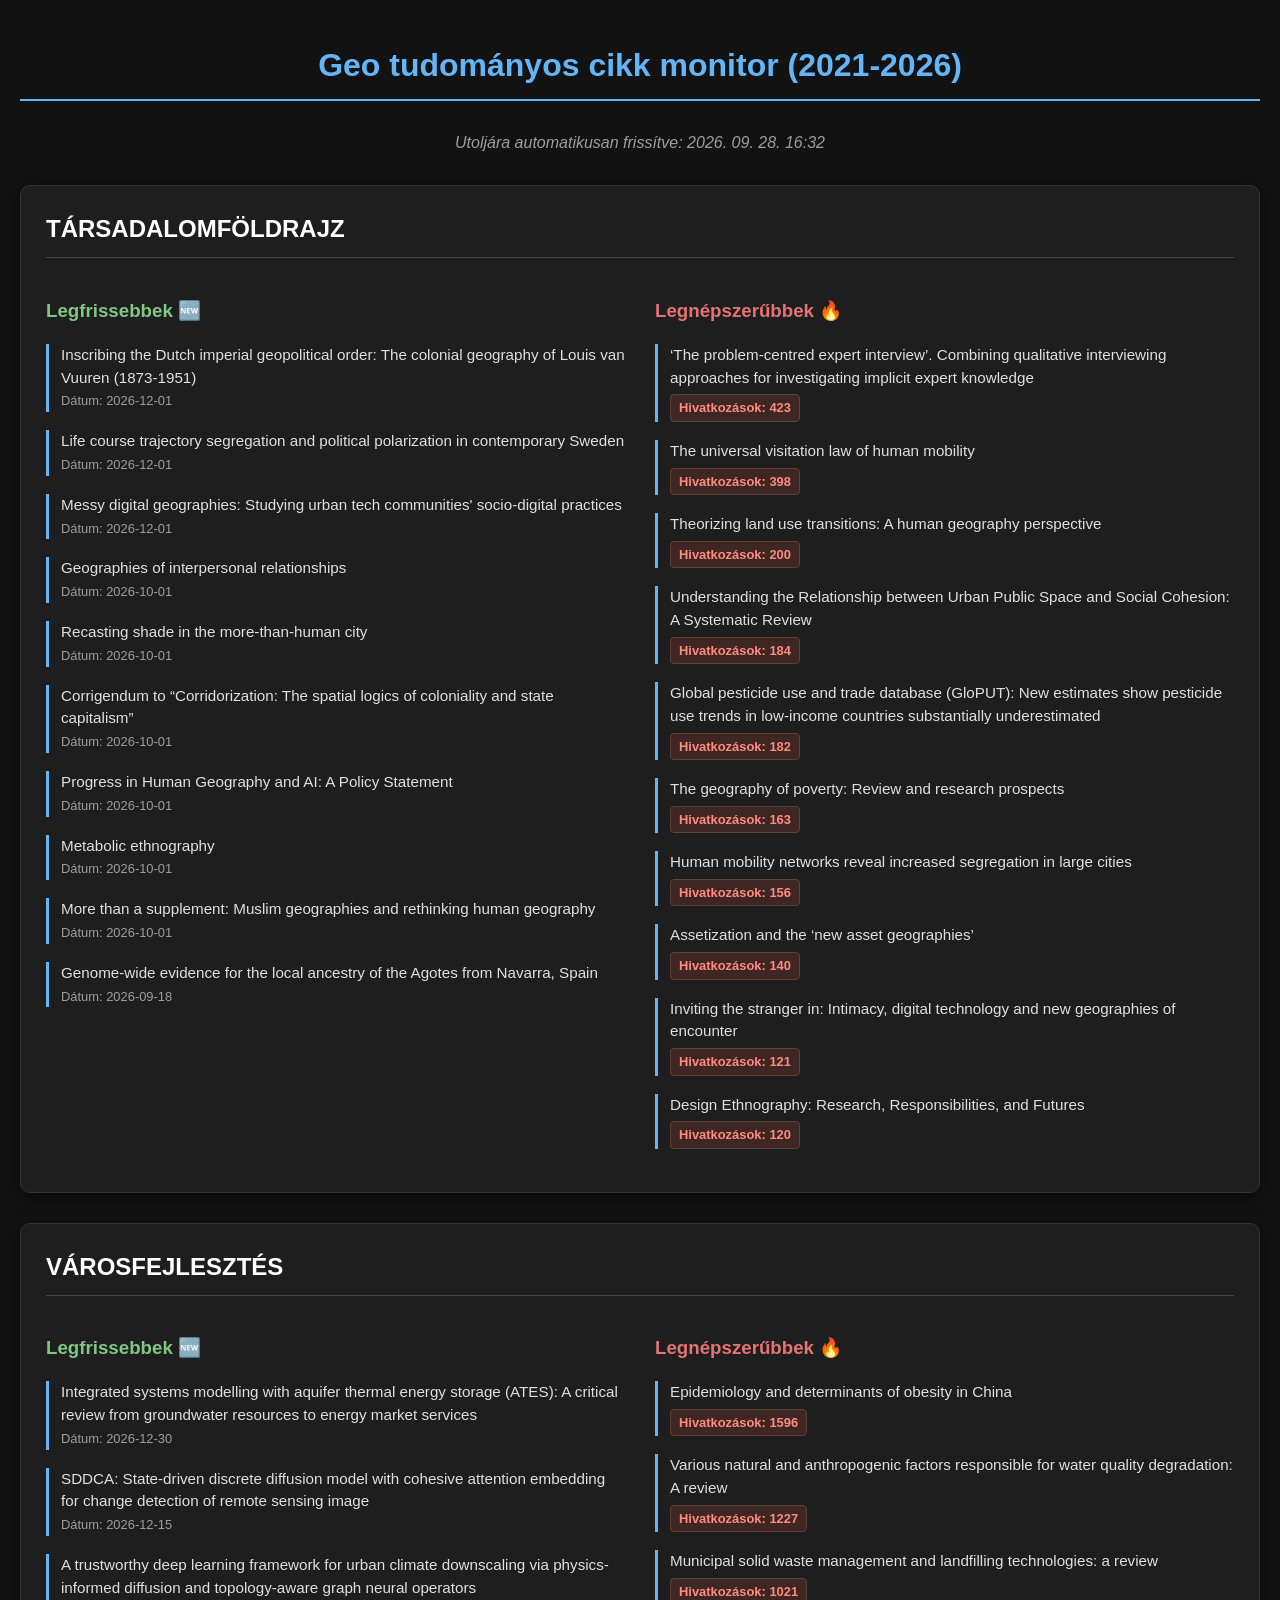
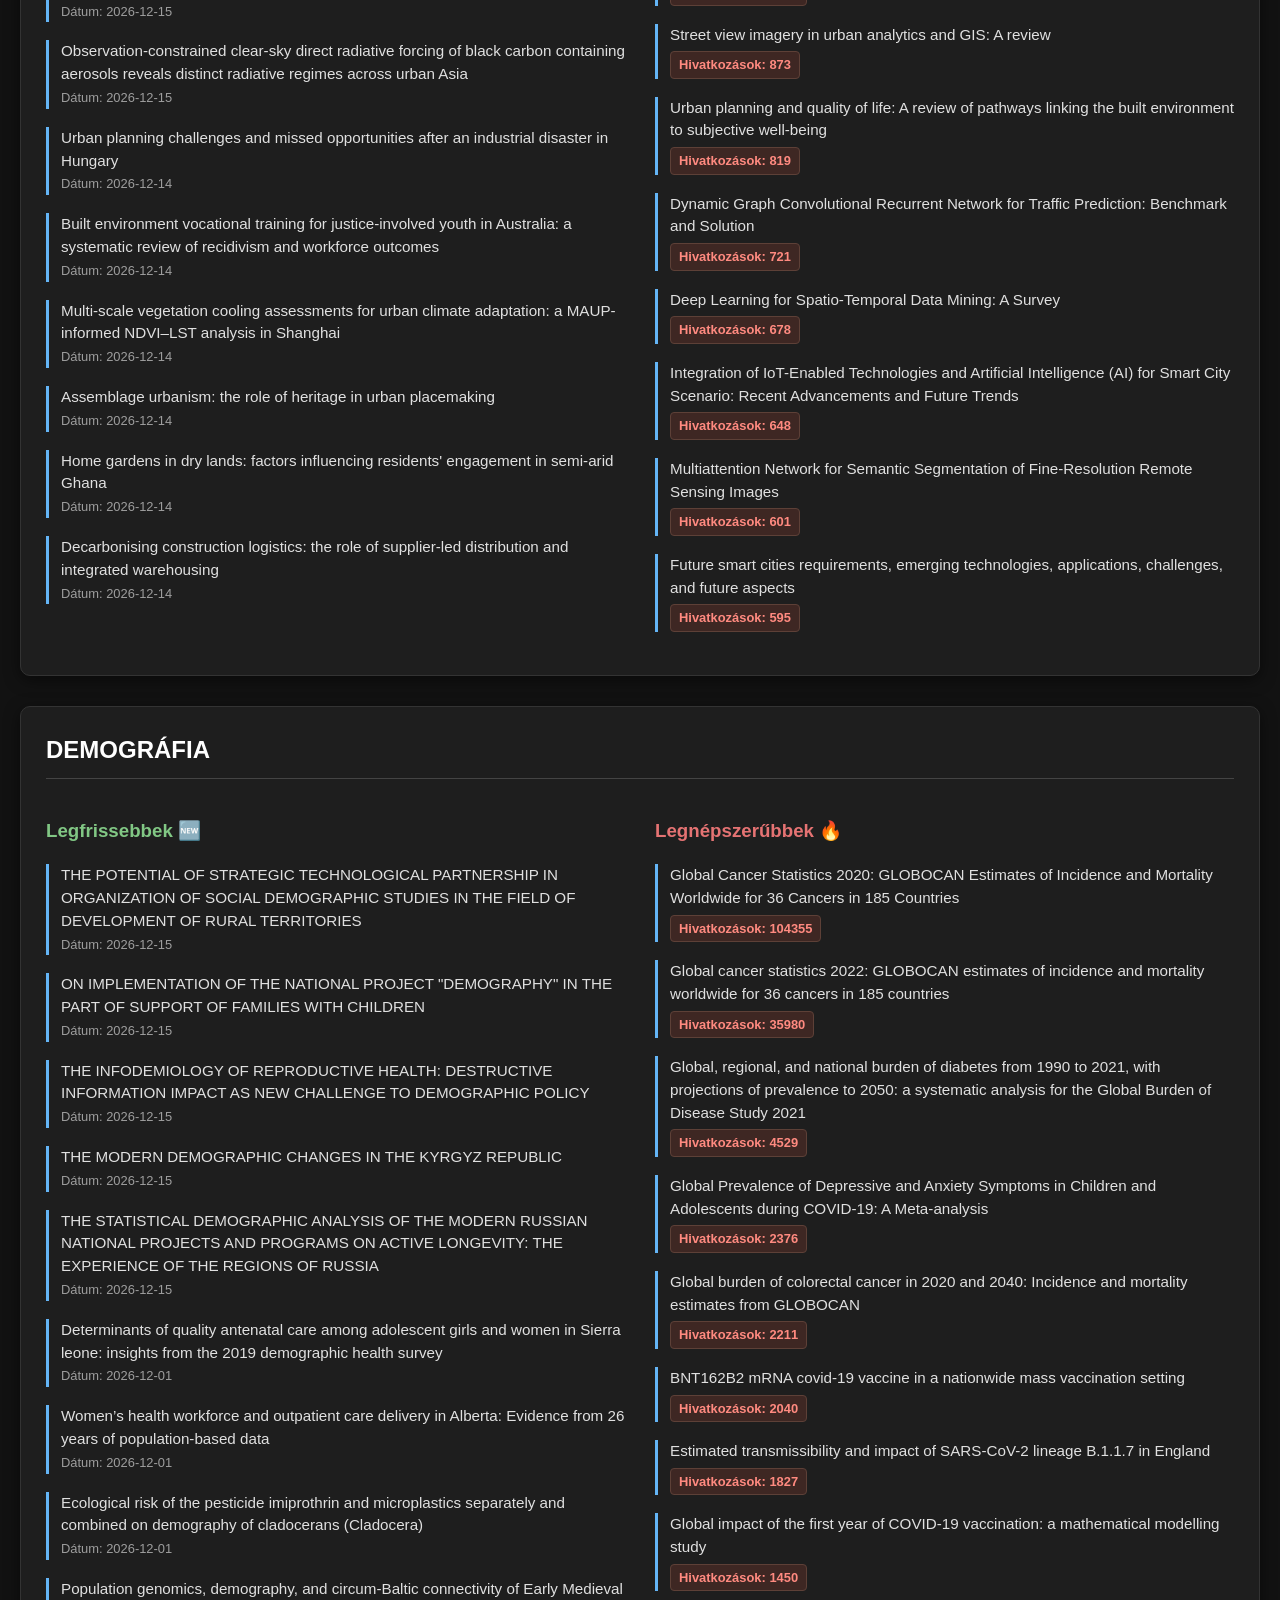
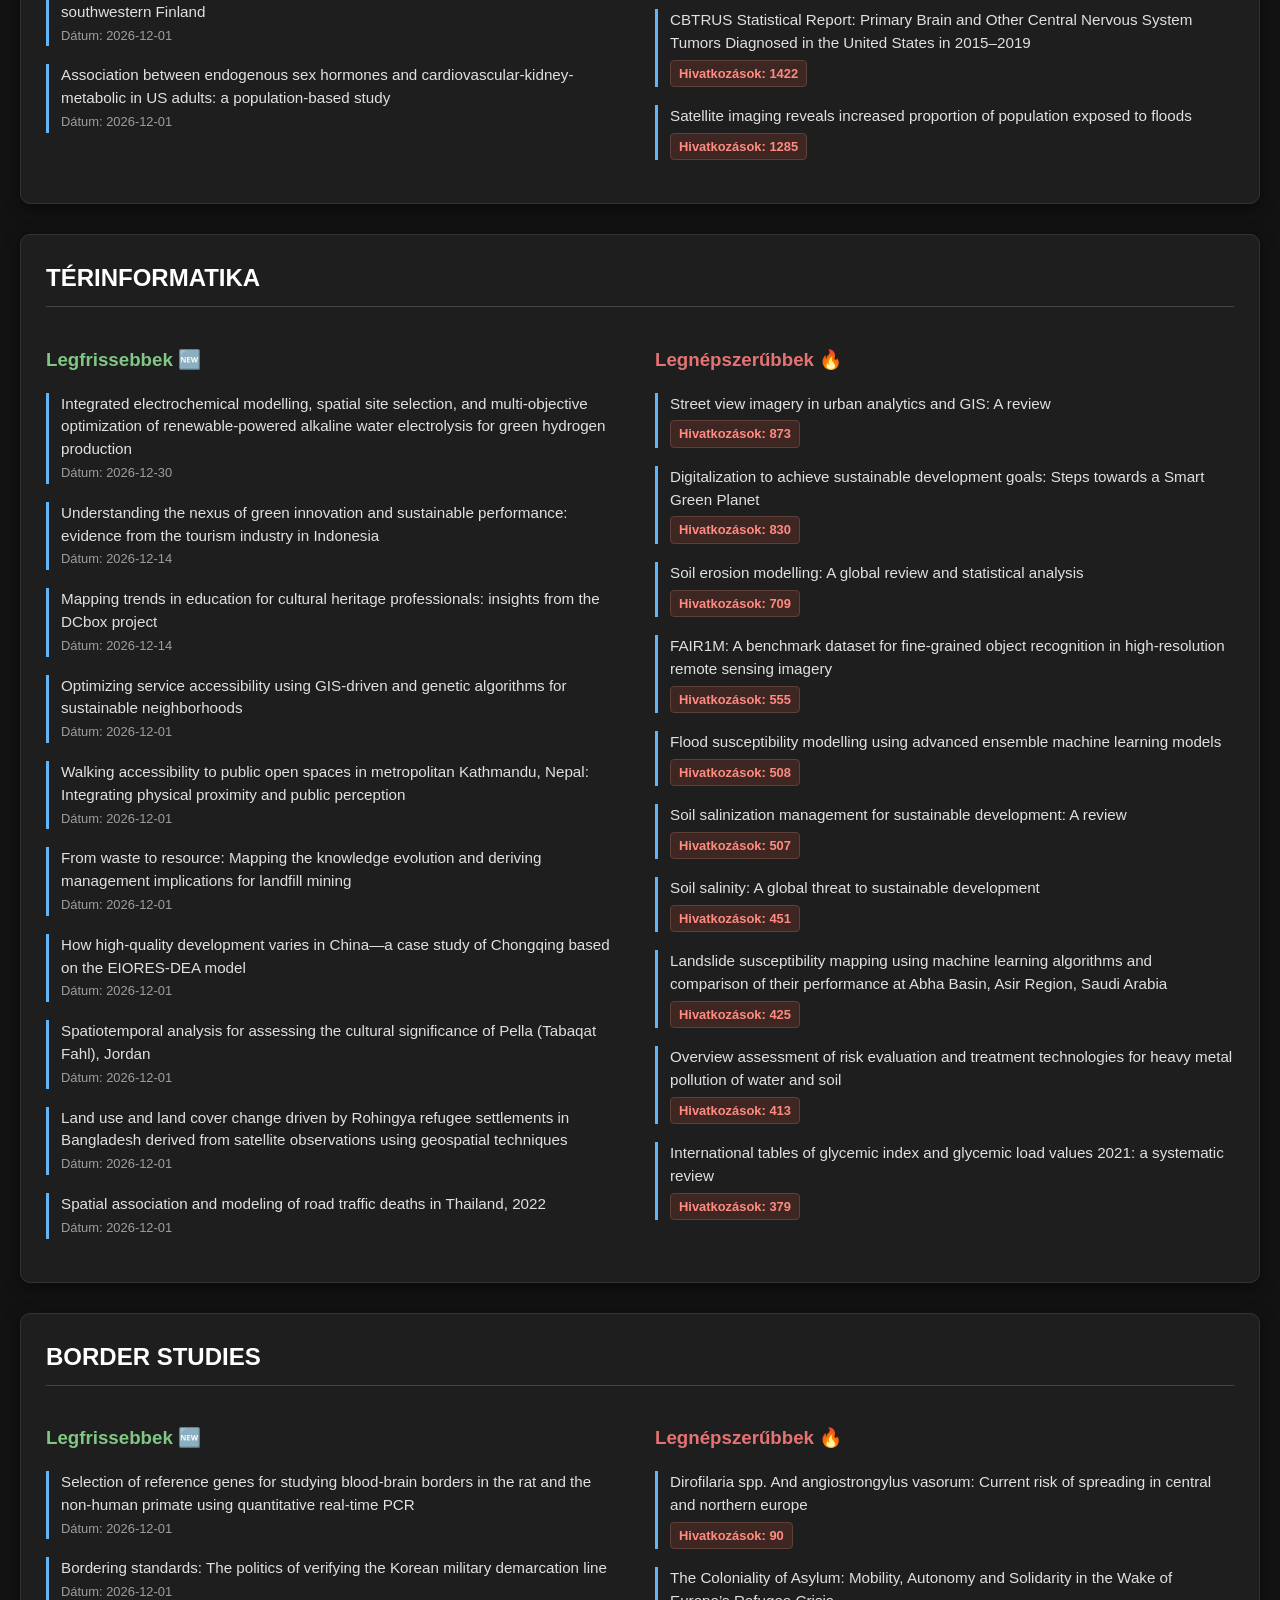
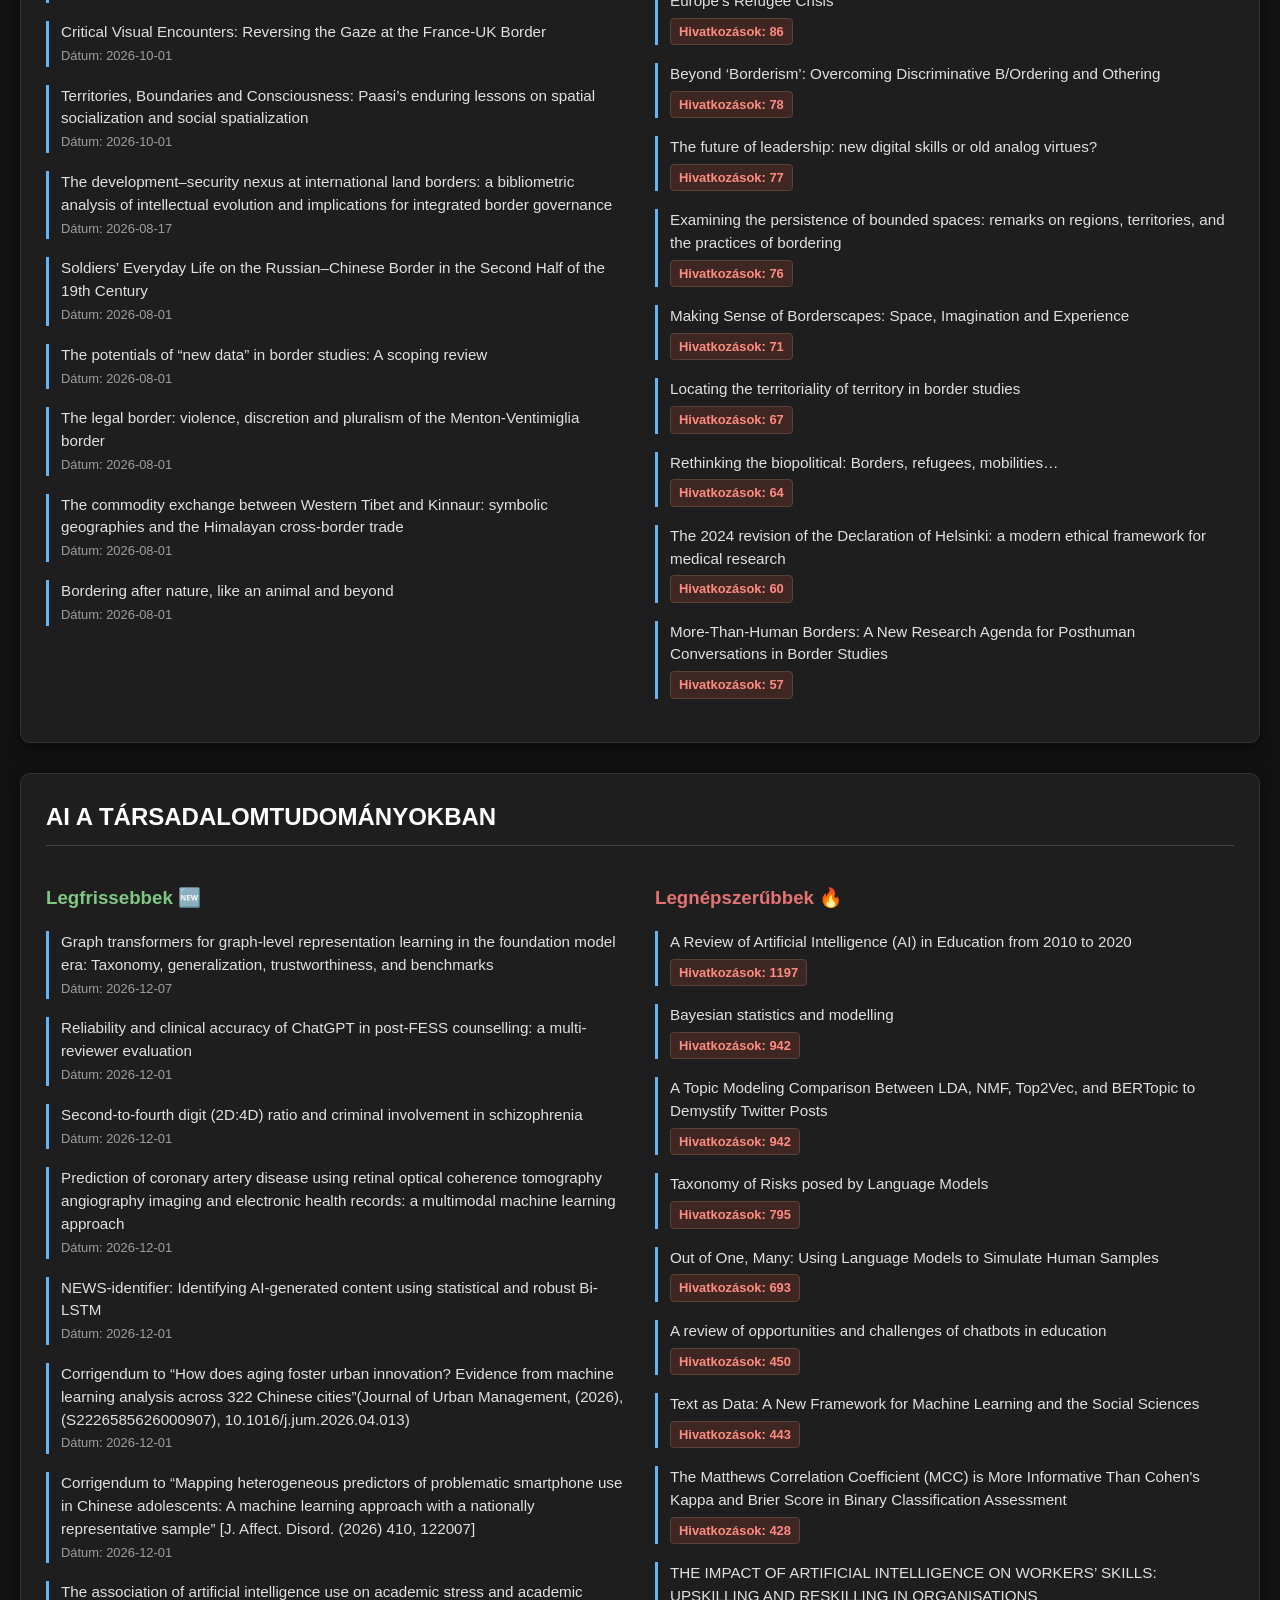
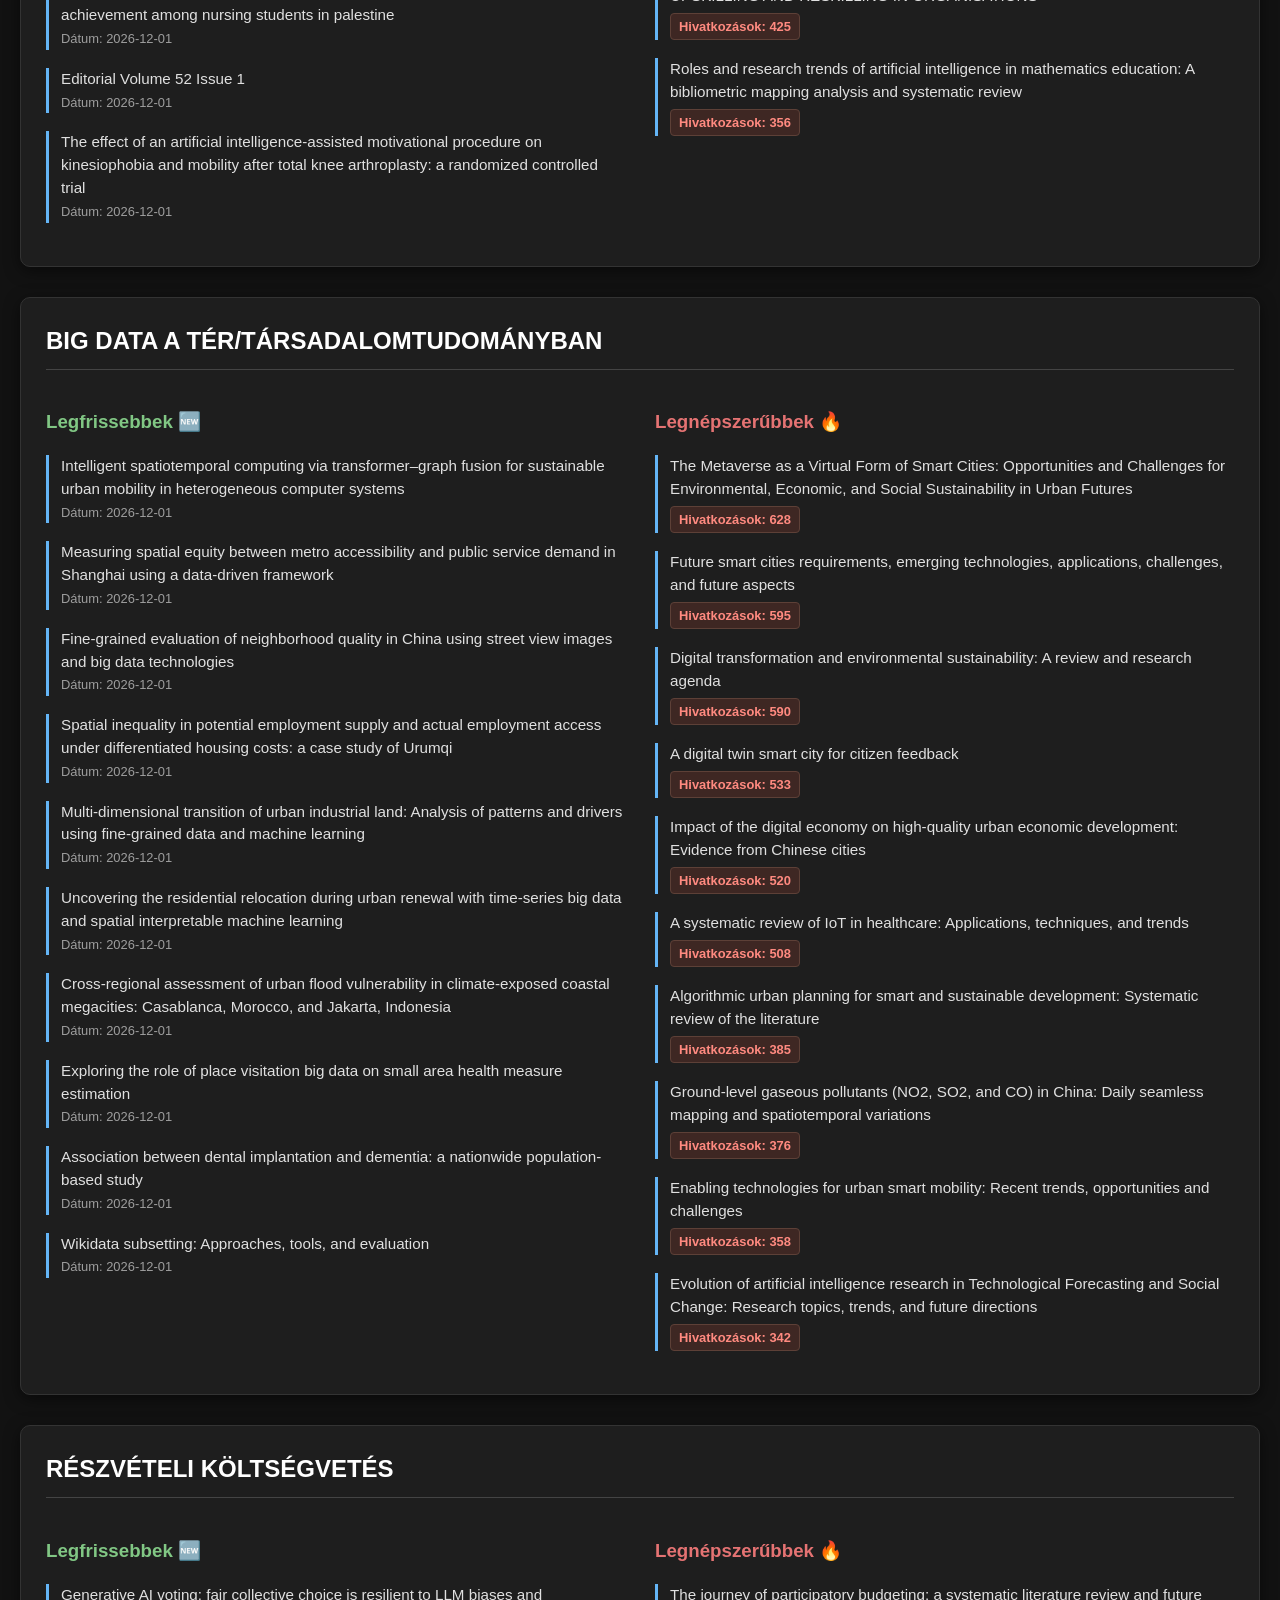
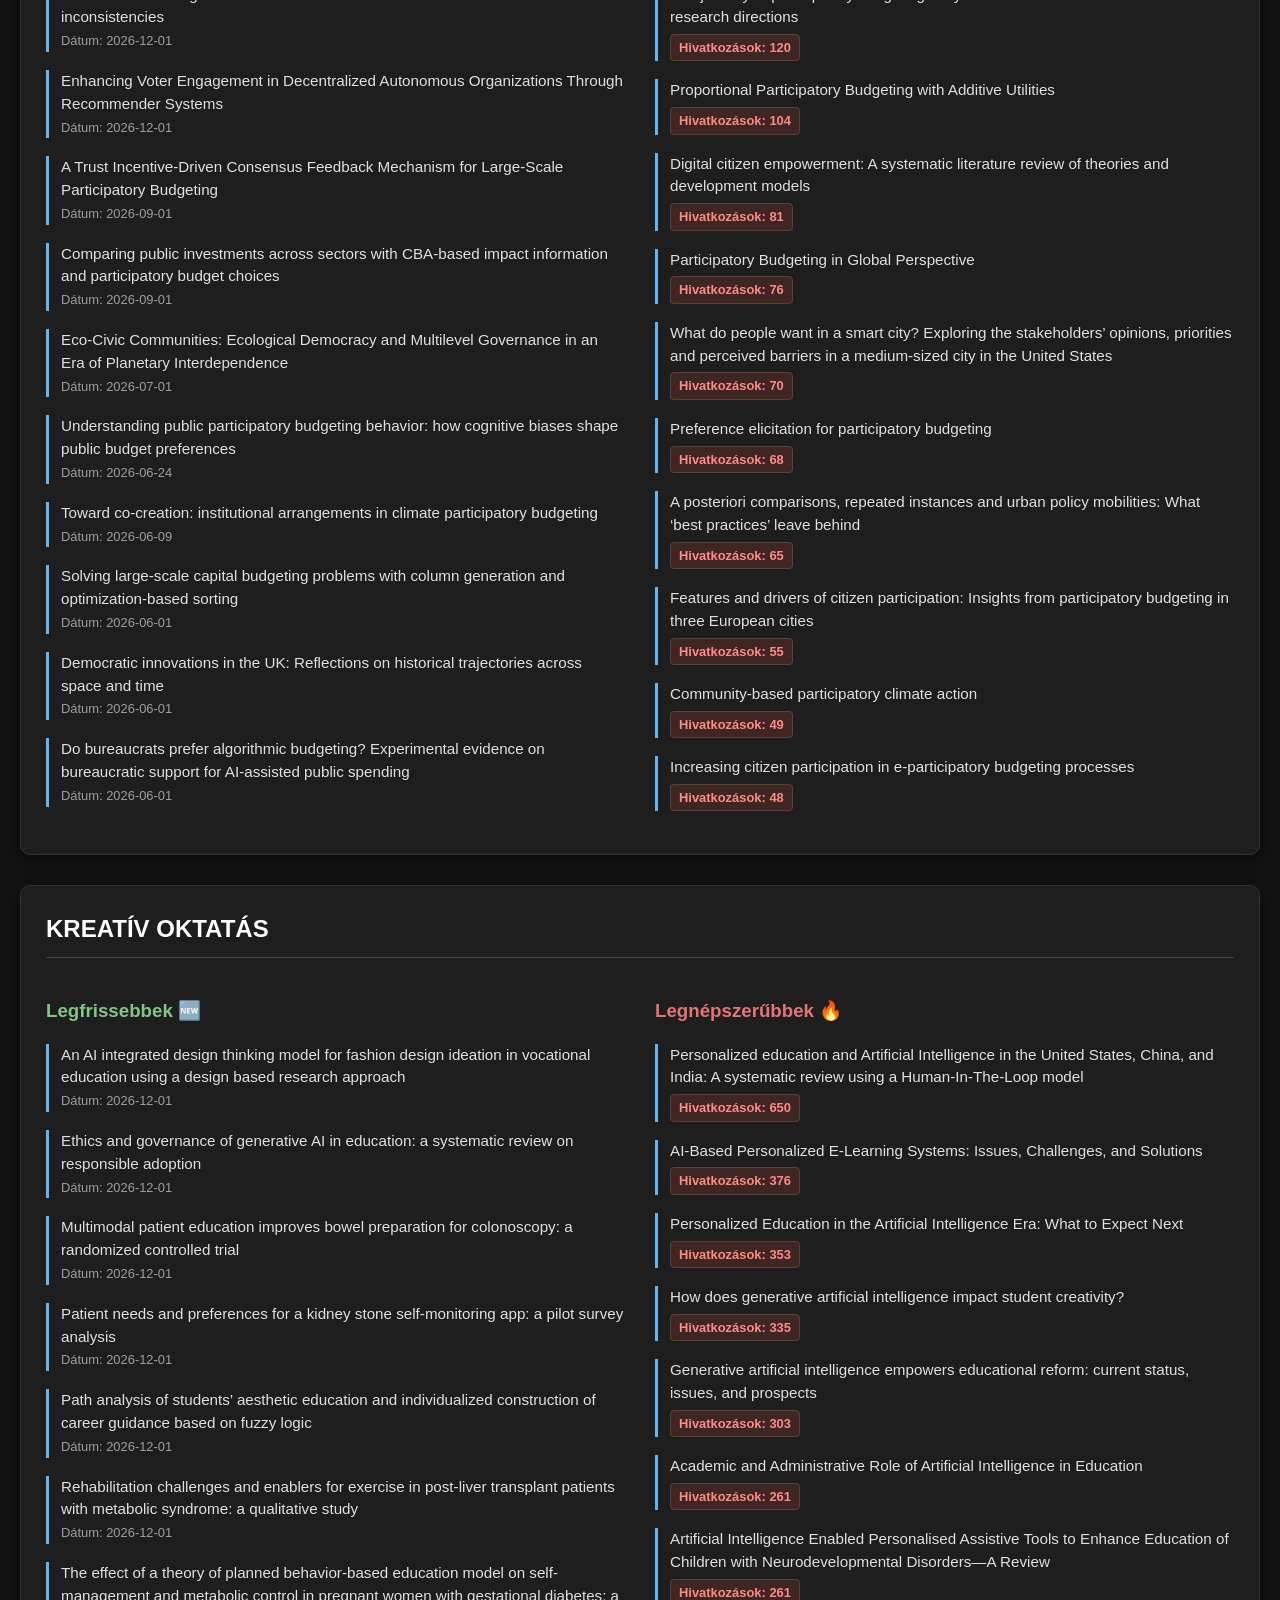
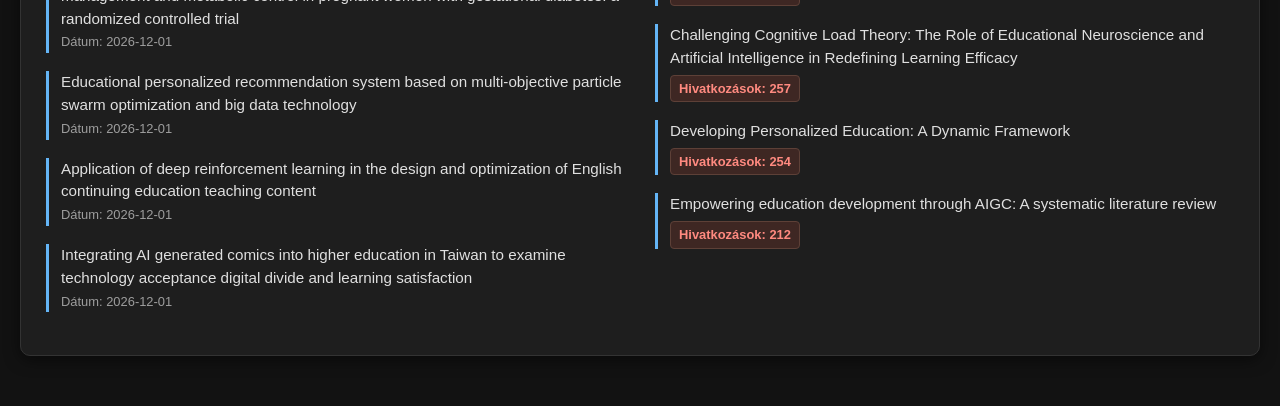
==== index.html @ 6618bc4e "Automatikus heti frissítés 🤖" ====
<!DOCTYPE html>
<html lang="hu">
<head>
    <meta charset="UTF-8">
    <meta name="viewport" content="width=device-width, initial-scale=1.0">
    <title>Geo cikk monitor</title>
    <style>
        /* Sötét téma alapok */
        body { font-family: 'Segoe UI', Tahoma, Geneva, Verdana, sans-serif; background: #121212; color: #e0e0e0; padding: 20px; margin: 0; line-height: 1.5; }
        .container { max-width: 1400px; margin: 0 auto; }
        
        /* Kártyák sötétben */
        .theme-section { background: #1e1e1e; margin-bottom: 30px; border-radius: 10px; padding: 25px; box-shadow: 0 4px 15px rgba(0,0,0,0.5); border: 1px solid #333; }
        
        /* Címsorok */
        h1 { color: #64b5f6; border-bottom: 2px solid #64b5f6; padding-bottom: 10px; text-align: center; margin-bottom: 30px; }
        h2 { color: #ffffff; border-bottom: 1px solid #444; padding-bottom: 10px; margin-top: 0; font-size: 1.5em; }
        .title-latest { color: #81c784; } /* Pasztell zöld */
        .title-popular { color: #e57373; } /* Pasztell piros */
        
        /* Rács és cikkek */
        .grid { display: grid; grid-template-columns: 1fr 1fr; gap: 30px; }
        @media (max-width: 900px) { .grid { grid-template-columns: 1fr; } } /* Mobilon egymás alá kerülnek */
        
        .article { font-size: 0.95em; border-left: 3px solid #64b5f6; padding-left: 12px; margin-bottom: 18px; }
        
        /* Linkek */
        .article a { color: #e0e0e0; text-decoration: none; font-weight: 500; transition: color 0.2s; }
        .article a:hover { text-decoration: underline; color: #90caf9; }
        
        /* Címkék */
        .citations { display: inline-block; background: #3e2723; color: #ff8a80; padding: 3px 8px; border-radius: 4px; font-weight: bold; margin-top: 5px; font-size: 0.85em; border: 1px solid #5d4037; }
        .date-info { color: #9e9e9e; font-size: 0.85em; }
        
        /* Lábjegyzet */
        .update-info { text-align: center; color: #9e9e9e; margin-bottom: 30px; font-style: italic; }
    </style>
</head>
<body>
    <div class="container">
        <h1>Geo tudományos cikk monitor (2021-2026)</h1>
        <div class="update-info">Utoljára automatikusan frissítve: 2026. 09. 28. 16:32</div>
        <div class='theme-section'><h2>TÁRSADALOMFÖLDRAJZ</h2><div class='grid'><div><h3 class='title-latest'>Legfrissebbek 🆕</h3><div class='article'><strong><a href='https://www.scopus.com/inward/record.uri?partnerID=HzOxMe3b&scp=105045352594&origin=inward' target='_blank'>Inscribing the Dutch imperial geopolitical order: The colonial geography of Louis van Vuuren (1873-1951)</a></strong><br><span class='date-info'>Dátum: 2026-12-01</span></div><div class='article'><strong><a href='https://www.scopus.com/inward/record.uri?partnerID=HzOxMe3b&scp=105046286803&origin=inward' target='_blank'>Life course trajectory segregation and political polarization in contemporary Sweden</a></strong><br><span class='date-info'>Dátum: 2026-12-01</span></div><div class='article'><strong><a href='https://www.scopus.com/inward/record.uri?partnerID=HzOxMe3b&scp=105046741313&origin=inward' target='_blank'>Messy digital geographies: Studying urban tech communities' socio-digital practices</a></strong><br><span class='date-info'>Dátum: 2026-12-01</span></div><div class='article'><strong><a href='https://www.scopus.com/inward/record.uri?partnerID=HzOxMe3b&scp=105034576654&origin=inward' target='_blank'>Geographies of interpersonal relationships</a></strong><br><span class='date-info'>Dátum: 2026-10-01</span></div><div class='article'><strong><a href='https://www.scopus.com/inward/record.uri?partnerID=HzOxMe3b&scp=105050292384&origin=inward' target='_blank'>Recasting shade in the more-than-human city</a></strong><br><span class='date-info'>Dátum: 2026-10-01</span></div><div class='article'><strong><a href='https://www.scopus.com/inward/record.uri?partnerID=HzOxMe3b&scp=105050461686&origin=inward' target='_blank'>Corrigendum to “Corridorization: The spatial logics of coloniality and state capitalism”</a></strong><br><span class='date-info'>Dátum: 2026-10-01</span></div><div class='article'><strong><a href='https://www.scopus.com/inward/record.uri?partnerID=HzOxMe3b&scp=105047800321&origin=inward' target='_blank'>Progress in Human Geography and AI: A Policy Statement</a></strong><br><span class='date-info'>Dátum: 2026-10-01</span></div><div class='article'><strong><a href='https://www.scopus.com/inward/record.uri?partnerID=HzOxMe3b&scp=105033028164&origin=inward' target='_blank'>Metabolic ethnography</a></strong><br><span class='date-info'>Dátum: 2026-10-01</span></div><div class='article'><strong><a href='https://www.scopus.com/inward/record.uri?partnerID=HzOxMe3b&scp=105033810273&origin=inward' target='_blank'>More than a supplement: Muslim geographies and rethinking human geography</a></strong><br><span class='date-info'>Dátum: 2026-10-01</span></div><div class='article'><strong><a href='https://www.scopus.com/inward/record.uri?partnerID=HzOxMe3b&scp=105047813851&origin=inward' target='_blank'>Genome-wide evidence for the local ancestry of the Agotes from Navarra, Spain</a></strong><br><span class='date-info'>Dátum: 2026-09-18</span></div></div><div><h3 class='title-popular'>Legnépszerűbbek 🔥</h3><div class='article'><strong><a href='https://www.scopus.com/inward/record.uri?partnerID=HzOxMe3b&scp=85085982019&origin=inward' target='_blank'>‘The problem-centred expert interview’. Combining qualitative interviewing approaches for investigating implicit expert knowledge</a></strong><br><span class='citations'>Hivatkozások: 423</span></div><div class='article'><strong><a href='https://www.scopus.com/inward/record.uri?partnerID=HzOxMe3b&scp=85106885893&origin=inward' target='_blank'>The universal visitation law of human mobility</a></strong><br><span class='citations'>Hivatkozások: 398</span></div><div class='article'><strong><a href='https://www.scopus.com/inward/record.uri?partnerID=HzOxMe3b&scp=85138509437&origin=inward' target='_blank'>Theorizing land use transitions: A human geography perspective</a></strong><br><span class='citations'>Hivatkozások: 200</span></div><div class='article'><strong><a href='https://www.scopus.com/inward/record.uri?partnerID=HzOxMe3b&scp=85187886536&origin=inward' target='_blank'>Understanding the Relationship between Urban Public Space and Social Cohesion: A Systematic Review</a></strong><br><span class='citations'>Hivatkozások: 184</span></div><div class='article'><strong><a href='https://www.scopus.com/inward/record.uri?partnerID=HzOxMe3b&scp=85160095980&origin=inward' target='_blank'>Global pesticide use and trade database (GloPUT): New estimates show pesticide use trends in low-income countries substantially underestimated</a></strong><br><span class='citations'>Hivatkozások: 182</span></div><div class='article'><strong><a href='https://www.scopus.com/inward/record.uri?partnerID=HzOxMe3b&scp=85060854799&origin=inward' target='_blank'>The geography of poverty: Review and research prospects</a></strong><br><span class='citations'>Hivatkozások: 163</span></div><div class='article'><strong><a href='https://www.scopus.com/inward/record.uri?partnerID=HzOxMe3b&scp=85177798591&origin=inward' target='_blank'>Human mobility networks reveal increased segregation in large cities</a></strong><br><span class='citations'>Hivatkozások: 156</span></div><div class='article'><strong><a href='https://www.scopus.com/inward/record.uri?partnerID=HzOxMe3b&scp=85142371577&origin=inward' target='_blank'>Assetization and the ‘new asset geographies’</a></strong><br><span class='citations'>Hivatkozások: 140</span></div><div class='article'><strong><a href='https://www.scopus.com/inward/record.uri?partnerID=HzOxMe3b&scp=85092288395&origin=inward' target='_blank'>Inviting the stranger in: Intimacy, digital technology and new geographies of encounter</a></strong><br><span class='citations'>Hivatkozások: 121</span></div><div class='article'><strong><a href='https://www.scopus.com/inward/record.uri?partnerID=HzOxMe3b&scp=85140558640&origin=inward' target='_blank'>Design Ethnography: Research, Responsibilities, and Futures</a></strong><br><span class='citations'>Hivatkozások: 120</span></div></div></div></div><div class='theme-section'><h2>VÁROSFEJLESZTÉS</h2><div class='grid'><div><h3 class='title-latest'>Legfrissebbek 🆕</h3><div class='article'><strong><a href='https://www.scopus.com/inward/record.uri?partnerID=HzOxMe3b&scp=105050466448&origin=inward' target='_blank'>Integrated systems modelling with aquifer thermal energy storage (ATES): A critical review from groundwater resources to energy market services</a></strong><br><span class='date-info'>Dátum: 2026-12-30</span></div><div class='article'><strong><a href='https://www.scopus.com/inward/record.uri?partnerID=HzOxMe3b&scp=105041433111&origin=inward' target='_blank'>SDDCA: State-driven discrete diffusion model with cohesive attention embedding for change detection of remote sensing image</a></strong><br><span class='date-info'>Dátum: 2026-12-15</span></div><div class='article'><strong><a href='https://www.scopus.com/inward/record.uri?partnerID=HzOxMe3b&scp=105042264511&origin=inward' target='_blank'>A trustworthy deep learning framework for urban climate downscaling via physics-informed diffusion and topology-aware graph neural operators</a></strong><br><span class='date-info'>Dátum: 2026-12-15</span></div><div class='article'><strong><a href='https://www.scopus.com/inward/record.uri?partnerID=HzOxMe3b&scp=105050684635&origin=inward' target='_blank'>Observation-constrained clear-sky direct radiative forcing of black carbon containing aerosols reveals distinct radiative regimes across urban Asia</a></strong><br><span class='date-info'>Dátum: 2026-12-15</span></div><div class='article'><strong><a href='https://www.scopus.com/inward/record.uri?partnerID=HzOxMe3b&scp=105030514685&origin=inward' target='_blank'>Urban planning challenges and missed opportunities after an industrial disaster in Hungary</a></strong><br><span class='date-info'>Dátum: 2026-12-14</span></div><div class='article'><strong><a href='https://www.scopus.com/inward/record.uri?partnerID=HzOxMe3b&scp=105043870324&origin=inward' target='_blank'>Built environment vocational training for justice-involved youth in Australia: a systematic review of recidivism and workforce outcomes</a></strong><br><span class='date-info'>Dátum: 2026-12-14</span></div><div class='article'><strong><a href='https://www.scopus.com/inward/record.uri?partnerID=HzOxMe3b&scp=105044047439&origin=inward' target='_blank'>Multi-scale vegetation cooling assessments for urban climate adaptation: a MAUP-informed NDVI–LST analysis in Shanghai</a></strong><br><span class='date-info'>Dátum: 2026-12-14</span></div><div class='article'><strong><a href='https://www.scopus.com/inward/record.uri?partnerID=HzOxMe3b&scp=85170521193&origin=inward' target='_blank'>Assemblage urbanism: the role of heritage in urban placemaking</a></strong><br><span class='date-info'>Dátum: 2026-12-14</span></div><div class='article'><strong><a href='https://www.scopus.com/inward/record.uri?partnerID=HzOxMe3b&scp=105047773398&origin=inward' target='_blank'>Home gardens in dry lands: factors influencing residents' engagement in semi-arid Ghana</a></strong><br><span class='date-info'>Dátum: 2026-12-14</span></div><div class='article'><strong><a href='https://www.scopus.com/inward/record.uri?partnerID=HzOxMe3b&scp=105030039320&origin=inward' target='_blank'>Decarbonising construction logistics: the role of supplier-led distribution and integrated warehousing</a></strong><br><span class='date-info'>Dátum: 2026-12-14</span></div></div><div><h3 class='title-popular'>Legnépszerűbbek 🔥</h3><div class='article'><strong><a href='https://www.scopus.com/inward/record.uri?partnerID=HzOxMe3b&scp=85106244298&origin=inward' target='_blank'>Epidemiology and determinants of obesity in China</a></strong><br><span class='citations'>Hivatkozások: 1596</span></div><div class='article'><strong><a href='https://www.scopus.com/inward/record.uri?partnerID=HzOxMe3b&scp=85115948371&origin=inward' target='_blank'>Various natural and anthropogenic factors responsible for water quality degradation: A review</a></strong><br><span class='citations'>Hivatkozások: 1227</span></div><div class='article'><strong><a href='https://www.scopus.com/inward/record.uri?partnerID=HzOxMe3b&scp=85091452044&origin=inward' target='_blank'>Municipal solid waste management and landfilling technologies: a review</a></strong><br><span class='citations'>Hivatkozások: 1021</span></div><div class='article'><strong><a href='https://www.scopus.com/inward/record.uri?partnerID=HzOxMe3b&scp=85112380512&origin=inward' target='_blank'>Street view imagery in urban analytics and GIS: A review</a></strong><br><span class='citations'>Hivatkozások: 873</span></div><div class='article'><strong><a href='https://www.scopus.com/inward/record.uri?partnerID=HzOxMe3b&scp=85107157451&origin=inward' target='_blank'>Urban planning and quality of life: A review of pathways linking the built environment to subjective well-being</a></strong><br><span class='citations'>Hivatkozások: 819</span></div><div class='article'><strong><a href='https://www.scopus.com/inward/record.uri?partnerID=HzOxMe3b&scp=85149369270&origin=inward' target='_blank'>Dynamic Graph Convolutional Recurrent Network for Traffic Prediction: Benchmark and Solution</a></strong><br><span class='citations'>Hivatkozások: 721</span></div><div class='article'><strong><a href='https://www.scopus.com/inward/record.uri?partnerID=HzOxMe3b&scp=85134172353&origin=inward' target='_blank'>Deep Learning for Spatio-Temporal Data Mining: A Survey</a></strong><br><span class='citations'>Hivatkozások: 678</span></div><div class='article'><strong><a href='https://www.scopus.com/inward/record.uri?partnerID=HzOxMe3b&scp=85161585749&origin=inward' target='_blank'>Integration of IoT-Enabled Technologies and Artificial Intelligence (AI) for Smart City Scenario: Recent Advancements and Future Trends</a></strong><br><span class='citations'>Hivatkozások: 648</span></div><div class='article'><strong><a href='https://www.scopus.com/inward/record.uri?partnerID=HzOxMe3b&scp=85110895550&origin=inward' target='_blank'>Multiattention Network for Semantic Segmentation of Fine-Resolution Remote Sensing Images</a></strong><br><span class='citations'>Hivatkozások: 601</span></div><div class='article'><strong><a href='https://www.scopus.com/inward/record.uri?partnerID=HzOxMe3b&scp=85132844257&origin=inward' target='_blank'>Future smart cities requirements, emerging technologies, applications, challenges, and future aspects</a></strong><br><span class='citations'>Hivatkozások: 595</span></div></div></div></div><div class='theme-section'><h2>DEMOGRÁFIA</h2><div class='grid'><div><h3 class='title-latest'>Legfrissebbek 🆕</h3><div class='article'><strong><a href='https://www.scopus.com/inward/record.uri?partnerID=HzOxMe3b&scp=105030899387&origin=inward' target='_blank'>THE POTENTIAL OF STRATEGIC TECHNOLOGICAL PARTNERSHIP IN ORGANIZATION OF SOCIAL DEMOGRAPHIC STUDIES IN THE FIELD OF DEVELOPMENT OF RURAL TERRITORIES</a></strong><br><span class='date-info'>Dátum: 2026-12-15</span></div><div class='article'><strong><a href='https://www.scopus.com/inward/record.uri?partnerID=HzOxMe3b&scp=105036795949&origin=inward' target='_blank'>ON IMPLEMENTATION OF THE NATIONAL PROJECT "DEMOGRAPHY" IN THE PART OF SUPPORT OF FAMILIES WITH CHILDREN</a></strong><br><span class='date-info'>Dátum: 2026-12-15</span></div><div class='article'><strong><a href='https://www.scopus.com/inward/record.uri?partnerID=HzOxMe3b&scp=105044983030&origin=inward' target='_blank'>THE INFODEMIOLOGY OF REPRODUCTIVE HEALTH: DESTRUCTIVE INFORMATION IMPACT AS NEW CHALLENGE TO DEMOGRAPHIC POLICY</a></strong><br><span class='date-info'>Dátum: 2026-12-15</span></div><div class='article'><strong><a href='https://www.scopus.com/inward/record.uri?partnerID=HzOxMe3b&scp=105044769655&origin=inward' target='_blank'>THE MODERN DEMOGRAPHIC CHANGES IN THE KYRGYZ REPUBLIC</a></strong><br><span class='date-info'>Dátum: 2026-12-15</span></div><div class='article'><strong><a href='https://www.scopus.com/inward/record.uri?partnerID=HzOxMe3b&scp=105036792580&origin=inward' target='_blank'>THE STATISTICAL DEMOGRAPHIC ANALYSIS OF THE MODERN RUSSIAN NATIONAL PROJECTS AND PROGRAMS ON ACTIVE LONGEVITY: THE EXPERIENCE OF THE REGIONS OF RUSSIA</a></strong><br><span class='date-info'>Dátum: 2026-12-15</span></div><div class='article'><strong><a href='https://www.scopus.com/inward/record.uri?partnerID=HzOxMe3b&scp=105027165810&origin=inward' target='_blank'>Determinants of quality antenatal care among adolescent girls and women in Sierra leone: insights from the 2019 demographic health survey</a></strong><br><span class='date-info'>Dátum: 2026-12-01</span></div><div class='article'><strong><a href='https://www.scopus.com/inward/record.uri?partnerID=HzOxMe3b&scp=105050463982&origin=inward' target='_blank'>Women’s health workforce and outpatient care delivery in Alberta: Evidence from 26 years of population-based data</a></strong><br><span class='date-info'>Dátum: 2026-12-01</span></div><div class='article'><strong><a href='https://www.scopus.com/inward/record.uri?partnerID=HzOxMe3b&scp=105051183962&origin=inward' target='_blank'>Ecological risk of the pesticide imiprothrin and microplastics separately and combined on demography of cladocerans (Cladocera)</a></strong><br><span class='date-info'>Dátum: 2026-12-01</span></div><div class='article'><strong><a href='https://www.scopus.com/inward/record.uri?partnerID=HzOxMe3b&scp=105050382375&origin=inward' target='_blank'>Population genomics, demography, and circum-Baltic connectivity of Early Medieval southwestern Finland</a></strong><br><span class='date-info'>Dátum: 2026-12-01</span></div><div class='article'><strong><a href='https://www.scopus.com/inward/record.uri?partnerID=HzOxMe3b&scp=105046318799&origin=inward' target='_blank'>Association between endogenous sex hormones and cardiovascular-kidney-metabolic in US adults: a population-based study</a></strong><br><span class='date-info'>Dátum: 2026-12-01</span></div></div><div><h3 class='title-popular'>Legnépszerűbbek 🔥</h3><div class='article'><strong><a href='https://www.scopus.com/inward/record.uri?partnerID=HzOxMe3b&scp=85100345654&origin=inward' target='_blank'>Global Cancer Statistics 2020: GLOBOCAN Estimates of Incidence and Mortality Worldwide for 36 Cancers in 185 Countries</a></strong><br><span class='citations'>Hivatkozások: 104355</span></div><div class='article'><strong><a href='https://www.scopus.com/inward/record.uri?partnerID=HzOxMe3b&scp=85189960282&origin=inward' target='_blank'>Global cancer statistics 2022: GLOBOCAN estimates of incidence and mortality worldwide for 36 cancers in 185 countries</a></strong><br><span class='citations'>Hivatkozások: 35980</span></div><div class='article'><strong><a href='https://www.scopus.com/inward/record.uri?partnerID=HzOxMe3b&scp=85164436395&origin=inward' target='_blank'>Global, regional, and national burden of diabetes from 1990 to 2021, with projections of prevalence to 2050: a systematic analysis for the Global Burden of Disease Study 2021</a></strong><br><span class='citations'>Hivatkozások: 4529</span></div><div class='article'><strong><a href='https://www.scopus.com/inward/record.uri?partnerID=HzOxMe3b&scp=85112251232&origin=inward' target='_blank'>Global Prevalence of Depressive and Anxiety Symptoms in Children and Adolescents during COVID-19: A Meta-analysis</a></strong><br><span class='citations'>Hivatkozások: 2376</span></div><div class='article'><strong><a href='https://www.scopus.com/inward/record.uri?partnerID=HzOxMe3b&scp=85145645772&origin=inward' target='_blank'>Global burden of colorectal cancer in 2020 and 2040: Incidence and mortality estimates from GLOBOCAN</a></strong><br><span class='citations'>Hivatkozások: 2211</span></div><div class='article'><strong><a href='https://www.scopus.com/inward/record.uri?partnerID=HzOxMe3b&scp=85103719376&origin=inward' target='_blank'>BNT162B2 mRNA covid-19 vaccine in a nationwide mass vaccination setting</a></strong><br><span class='citations'>Hivatkozások: 2040</span></div><div class='article'><strong><a href='https://www.scopus.com/inward/record.uri?partnerID=HzOxMe3b&scp=85103486726&origin=inward' target='_blank'>Estimated transmissibility and impact of SARS-CoV-2 lineage B.1.1.7 in England</a></strong><br><span class='citations'>Hivatkozások: 1827</span></div><div class='article'><strong><a href='https://www.scopus.com/inward/record.uri?partnerID=HzOxMe3b&scp=85136522560&origin=inward' target='_blank'>Global impact of the first year of COVID-19 vaccination: a mathematical modelling study</a></strong><br><span class='citations'>Hivatkozások: 1450</span></div><div class='article'><strong><a href='https://www.scopus.com/inward/record.uri?partnerID=HzOxMe3b&scp=85139572491&origin=inward' target='_blank'>CBTRUS Statistical Report: Primary Brain and Other Central Nervous System Tumors Diagnosed in the United States in 2015–2019</a></strong><br><span class='citations'>Hivatkozások: 1422</span></div><div class='article'><strong><a href='https://www.scopus.com/inward/record.uri?partnerID=HzOxMe3b&scp=85112019173&origin=inward' target='_blank'>Satellite imaging reveals increased proportion of population exposed to floods</a></strong><br><span class='citations'>Hivatkozások: 1285</span></div></div></div></div><div class='theme-section'><h2>TÉRINFORMATIKA</h2><div class='grid'><div><h3 class='title-latest'>Legfrissebbek 🆕</h3><div class='article'><strong><a href='https://www.scopus.com/inward/record.uri?partnerID=HzOxMe3b&scp=105050542379&origin=inward' target='_blank'>Integrated electrochemical modelling, spatial site selection, and multi-objective optimization of renewable-powered alkaline water electrolysis for green hydrogen production</a></strong><br><span class='date-info'>Dátum: 2026-12-30</span></div><div class='article'><strong><a href='https://www.scopus.com/inward/record.uri?partnerID=HzOxMe3b&scp=105043337534&origin=inward' target='_blank'>Understanding the nexus of green innovation and sustainable performance: evidence from the tourism industry in Indonesia</a></strong><br><span class='date-info'>Dátum: 2026-12-14</span></div><div class='article'><strong><a href='https://www.scopus.com/inward/record.uri?partnerID=HzOxMe3b&scp=105041221529&origin=inward' target='_blank'>Mapping trends in education for cultural heritage professionals: insights from the DCbox project</a></strong><br><span class='date-info'>Dátum: 2026-12-14</span></div><div class='article'><strong><a href='https://www.scopus.com/inward/record.uri?partnerID=HzOxMe3b&scp=105049365693&origin=inward' target='_blank'>Optimizing service accessibility using GIS-driven and genetic algorithms for sustainable neighborhoods</a></strong><br><span class='date-info'>Dátum: 2026-12-01</span></div><div class='article'><strong><a href='https://www.scopus.com/inward/record.uri?partnerID=HzOxMe3b&scp=105036692987&origin=inward' target='_blank'>Walking accessibility to public open spaces in metropolitan Kathmandu, Nepal: Integrating physical proximity and public perception</a></strong><br><span class='date-info'>Dátum: 2026-12-01</span></div><div class='article'><strong><a href='https://www.scopus.com/inward/record.uri?partnerID=HzOxMe3b&scp=105050604429&origin=inward' target='_blank'>From waste to resource: Mapping the knowledge evolution and deriving management implications for landfill mining</a></strong><br><span class='date-info'>Dátum: 2026-12-01</span></div><div class='article'><strong><a href='https://www.scopus.com/inward/record.uri?partnerID=HzOxMe3b&scp=105029768645&origin=inward' target='_blank'>How high-quality development varies in China—a case study of Chongqing based on the EIORES-DEA model</a></strong><br><span class='date-info'>Dátum: 2026-12-01</span></div><div class='article'><strong><a href='https://www.scopus.com/inward/record.uri?partnerID=HzOxMe3b&scp=105036179837&origin=inward' target='_blank'>Spatiotemporal analysis for assessing the cultural significance of Pella (Tabaqat Fahl), Jordan</a></strong><br><span class='date-info'>Dátum: 2026-12-01</span></div><div class='article'><strong><a href='https://www.scopus.com/inward/record.uri?partnerID=HzOxMe3b&scp=105048780132&origin=inward' target='_blank'>Land use and land cover change driven by Rohingya refugee settlements in Bangladesh derived from satellite observations using geospatial techniques</a></strong><br><span class='date-info'>Dátum: 2026-12-01</span></div><div class='article'><strong><a href='https://www.scopus.com/inward/record.uri?partnerID=HzOxMe3b&scp=105037708642&origin=inward' target='_blank'>Spatial association and modeling of road traffic deaths in Thailand, 2022</a></strong><br><span class='date-info'>Dátum: 2026-12-01</span></div></div><div><h3 class='title-popular'>Legnépszerűbbek 🔥</h3><div class='article'><strong><a href='https://www.scopus.com/inward/record.uri?partnerID=HzOxMe3b&scp=85112380512&origin=inward' target='_blank'>Street view imagery in urban analytics and GIS: A review</a></strong><br><span class='citations'>Hivatkozások: 873</span></div><div class='article'><strong><a href='https://www.scopus.com/inward/record.uri?partnerID=HzOxMe3b&scp=85108885719&origin=inward' target='_blank'>Digitalization to achieve sustainable development goals: Steps towards a Smart Green Planet</a></strong><br><span class='citations'>Hivatkozások: 830</span></div><div class='article'><strong><a href='https://www.scopus.com/inward/record.uri?partnerID=HzOxMe3b&scp=85102969281&origin=inward' target='_blank'>Soil erosion modelling: A global review and statistical analysis</a></strong><br><span class='citations'>Hivatkozások: 709</span></div><div class='article'><strong><a href='https://www.scopus.com/inward/record.uri?partnerID=HzOxMe3b&scp=85122221459&origin=inward' target='_blank'>FAIR1M: A benchmark dataset for fine-grained object recognition in high-resolution remote sensing imagery</a></strong><br><span class='citations'>Hivatkozások: 555</span></div><div class='article'><strong><a href='https://www.scopus.com/inward/record.uri?partnerID=HzOxMe3b&scp=85099699170&origin=inward' target='_blank'>Flood susceptibility modelling using advanced ensemble machine learning models</a></strong><br><span class='citations'>Hivatkozások: 508</span></div><div class='article'><strong><a href='https://www.scopus.com/inward/record.uri?partnerID=HzOxMe3b&scp=85092156736&origin=inward' target='_blank'>Soil salinization management for sustainable development: A review</a></strong><br><span class='citations'>Hivatkozások: 507</span></div><div class='article'><strong><a href='https://www.scopus.com/inward/record.uri?partnerID=HzOxMe3b&scp=85118256504&origin=inward' target='_blank'>Soil salinity: A global threat to sustainable development</a></strong><br><span class='citations'>Hivatkozások: 451</span></div><div class='article'><strong><a href='https://www.scopus.com/inward/record.uri?partnerID=HzOxMe3b&scp=85097408247&origin=inward' target='_blank'>Landslide susceptibility mapping using machine learning algorithms and comparison of their performance at Abha Basin, Asir Region, Saudi Arabia</a></strong><br><span class='citations'>Hivatkozások: 425</span></div><div class='article'><strong><a href='https://www.scopus.com/inward/record.uri?partnerID=HzOxMe3b&scp=85140304574&origin=inward' target='_blank'>Overview assessment of risk evaluation and treatment technologies for heavy metal pollution of water and soil</a></strong><br><span class='citations'>Hivatkozások: 413</span></div><div class='article'><strong><a href='https://www.scopus.com/inward/record.uri?partnerID=HzOxMe3b&scp=85121950351&origin=inward' target='_blank'>International tables of glycemic index and glycemic load values 2021: a systematic review</a></strong><br><span class='citations'>Hivatkozások: 379</span></div></div></div></div><div class='theme-section'><h2>BORDER STUDIES</h2><div class='grid'><div><h3 class='title-latest'>Legfrissebbek 🆕</h3><div class='article'><strong><a href='https://www.scopus.com/inward/record.uri?partnerID=HzOxMe3b&scp=105051148956&origin=inward' target='_blank'>Selection of reference genes for studying blood-brain borders in the rat and the non-human primate using quantitative real-time PCR</a></strong><br><span class='date-info'>Dátum: 2026-12-01</span></div><div class='article'><strong><a href='https://www.scopus.com/inward/record.uri?partnerID=HzOxMe3b&scp=105048777434&origin=inward' target='_blank'>Bordering standards: The politics of verifying the Korean military demarcation line</a></strong><br><span class='date-info'>Dátum: 2026-12-01</span></div><div class='article'><strong><a href='https://www.scopus.com/inward/record.uri?partnerID=HzOxMe3b&scp=105039962289&origin=inward' target='_blank'>Critical Visual Encounters: Reversing the Gaze at the France-UK Border</a></strong><br><span class='date-info'>Dátum: 2026-10-01</span></div><div class='article'><strong><a href='https://www.scopus.com/inward/record.uri?partnerID=HzOxMe3b&scp=105034210195&origin=inward' target='_blank'>Territories, Boundaries and Consciousness: Paasi’s enduring lessons on spatial socialization and social spatialization</a></strong><br><span class='date-info'>Dátum: 2026-10-01</span></div><div class='article'><strong><a href='https://www.scopus.com/inward/record.uri?partnerID=HzOxMe3b&scp=105051320130&origin=inward' target='_blank'>The development–security nexus at international land borders: a bibliometric analysis of intellectual evolution and implications for integrated border governance</a></strong><br><span class='date-info'>Dátum: 2026-08-17</span></div><div class='article'><strong><a href='https://www.scopus.com/inward/record.uri?partnerID=HzOxMe3b&scp=105048866823&origin=inward' target='_blank'>Soldiers’ Everyday Life on the Russian–Chinese Border in the Second Half of the 19th Century</a></strong><br><span class='date-info'>Dátum: 2026-08-01</span></div><div class='article'><strong><a href='https://www.scopus.com/inward/record.uri?partnerID=HzOxMe3b&scp=105041560006&origin=inward' target='_blank'>The potentials of “new data” in border studies: A scoping review</a></strong><br><span class='date-info'>Dátum: 2026-08-01</span></div><div class='article'><strong><a href='https://www.scopus.com/inward/record.uri?partnerID=HzOxMe3b&scp=105037750272&origin=inward' target='_blank'>The legal border: violence, discretion and pluralism of the Menton-Ventimiglia border</a></strong><br><span class='date-info'>Dátum: 2026-08-01</span></div><div class='article'><strong><a href='https://www.scopus.com/inward/record.uri?partnerID=HzOxMe3b&scp=105044947019&origin=inward' target='_blank'>The commodity exchange between Western Tibet and Kinnaur: symbolic geographies and the Himalayan cross-border trade</a></strong><br><span class='date-info'>Dátum: 2026-08-01</span></div><div class='article'><strong><a href='https://www.scopus.com/inward/record.uri?partnerID=HzOxMe3b&scp=105030364714&origin=inward' target='_blank'>Bordering after nature, like an animal and beyond</a></strong><br><span class='date-info'>Dátum: 2026-08-01</span></div></div><div><h3 class='title-popular'>Legnépszerűbbek 🔥</h3><div class='article'><strong><a href='https://www.scopus.com/inward/record.uri?partnerID=HzOxMe3b&scp=85116888534&origin=inward' target='_blank'>Dirofilaria spp. And angiostrongylus vasorum: Current risk of spreading in central and northern europe</a></strong><br><span class='citations'>Hivatkozások: 90</span></div><div class='article'><strong><a href='https://www.scopus.com/inward/record.uri?partnerID=HzOxMe3b&scp=105014310537&origin=inward' target='_blank'>The Coloniality of Asylum: Mobility, Autonomy and Solidarity in the Wake of Europe’s Refugee Crisis</a></strong><br><span class='citations'>Hivatkozások: 86</span></div><div class='article'><strong><a href='https://www.scopus.com/inward/record.uri?partnerID=HzOxMe3b&scp=85100174279&origin=inward' target='_blank'>Beyond ‘Borderism’: Overcoming Discriminative B/Ordering and Othering</a></strong><br><span class='citations'>Hivatkozások: 78</span></div><div class='article'><strong><a href='https://www.scopus.com/inward/record.uri?partnerID=HzOxMe3b&scp=85146257031&origin=inward' target='_blank'>The future of leadership: new digital skills or old analog virtues?</a></strong><br><span class='citations'>Hivatkozások: 77</span></div><div class='article'><strong><a href='https://www.scopus.com/inward/record.uri?partnerID=HzOxMe3b&scp=85122864260&origin=inward' target='_blank'>Examining the persistence of bounded spaces: remarks on regions, territories, and the practices of bordering</a></strong><br><span class='citations'>Hivatkozások: 76</span></div><div class='article'><strong><a href='https://www.scopus.com/inward/record.uri?partnerID=HzOxMe3b&scp=85074719314&origin=inward' target='_blank'>Making Sense of Borderscapes: Space, Imagination and Experience</a></strong><br><span class='citations'>Hivatkozások: 71</span></div><div class='article'><strong><a href='https://www.scopus.com/inward/record.uri?partnerID=HzOxMe3b&scp=85122610275&origin=inward' target='_blank'>Locating the territoriality of territory in border studies</a></strong><br><span class='citations'>Hivatkozások: 67</span></div><div class='article'><strong><a href='https://www.scopus.com/inward/record.uri?partnerID=HzOxMe3b&scp=85101247940&origin=inward' target='_blank'>Rethinking the biopolitical: Borders, refugees, mobilities…</a></strong><br><span class='citations'>Hivatkozások: 64</span></div><div class='article'><strong><a href='https://www.scopus.com/inward/record.uri?partnerID=HzOxMe3b&scp=105000924773&origin=inward' target='_blank'>The 2024 revision of the Declaration of Helsinki: a modern ethical framework for medical research</a></strong><br><span class='citations'>Hivatkozások: 60</span></div><div class='article'><strong><a href='https://www.scopus.com/inward/record.uri?partnerID=HzOxMe3b&scp=85147040491&origin=inward' target='_blank'>More-Than-Human Borders: A New Research Agenda for Posthuman Conversations in Border Studies</a></strong><br><span class='citations'>Hivatkozások: 57</span></div></div></div></div><div class='theme-section'><h2>AI A TÁRSADALOMTUDOMÁNYOKBAN</h2><div class='grid'><div><h3 class='title-latest'>Legfrissebbek 🆕</h3><div class='article'><strong><a href='https://www.scopus.com/inward/record.uri?partnerID=HzOxMe3b&scp=105049146615&origin=inward' target='_blank'>Graph transformers for graph-level representation learning in the foundation model era: Taxonomy, generalization, trustworthiness, and benchmarks</a></strong><br><span class='date-info'>Dátum: 2026-12-07</span></div><div class='article'><strong><a href='https://www.scopus.com/inward/record.uri?partnerID=HzOxMe3b&scp=105044528745&origin=inward' target='_blank'>Reliability and clinical accuracy of ChatGPT in post-FESS counselling: a multi-reviewer evaluation</a></strong><br><span class='date-info'>Dátum: 2026-12-01</span></div><div class='article'><strong><a href='https://www.scopus.com/inward/record.uri?partnerID=HzOxMe3b&scp=105039116817&origin=inward' target='_blank'>Second-to-fourth digit (2D:4D) ratio and criminal involvement in schizophrenia</a></strong><br><span class='date-info'>Dátum: 2026-12-01</span></div><div class='article'><strong><a href='https://www.scopus.com/inward/record.uri?partnerID=HzOxMe3b&scp=105035312884&origin=inward' target='_blank'>Prediction of coronary artery disease using retinal optical coherence tomography angiography imaging and electronic health records: a multimodal machine learning approach</a></strong><br><span class='date-info'>Dátum: 2026-12-01</span></div><div class='article'><strong><a href='https://www.scopus.com/inward/record.uri?partnerID=HzOxMe3b&scp=105047994924&origin=inward' target='_blank'>NEWS-identifier: Identifying AI-generated content using statistical and robust Bi-LSTM</a></strong><br><span class='date-info'>Dátum: 2026-12-01</span></div><div class='article'><strong><a href='https://www.scopus.com/inward/record.uri?partnerID=HzOxMe3b&scp=105040532342&origin=inward' target='_blank'>Corrigendum to “How does aging foster urban innovation? Evidence from machine learning analysis across 322 Chinese cities”(Journal of Urban Management, (2026), (S2226585626000907), 10.1016/j.jum.2026.04.013)</a></strong><br><span class='date-info'>Dátum: 2026-12-01</span></div><div class='article'><strong><a href='https://www.scopus.com/inward/record.uri?partnerID=HzOxMe3b&scp=105045761197&origin=inward' target='_blank'>Corrigendum to “Mapping heterogeneous predictors of problematic smartphone use in Chinese adolescents: A machine learning approach with a nationally representative sample” [J. Affect. Disord. (2026) 410, 122007]</a></strong><br><span class='date-info'>Dátum: 2026-12-01</span></div><div class='article'><strong><a href='https://www.scopus.com/inward/record.uri?partnerID=HzOxMe3b&scp=105040381031&origin=inward' target='_blank'>The association of artificial intelligence use on academic stress and academic achievement among nursing students in palestine</a></strong><br><span class='date-info'>Dátum: 2026-12-01</span></div><div class='article'><strong><a href='https://www.scopus.com/inward/record.uri?partnerID=HzOxMe3b&scp=105039173209&origin=inward' target='_blank'>Editorial Volume 52 Issue 1</a></strong><br><span class='date-info'>Dátum: 2026-12-01</span></div><div class='article'><strong><a href='https://www.scopus.com/inward/record.uri?partnerID=HzOxMe3b&scp=105040592229&origin=inward' target='_blank'>The effect of an artificial intelligence-assisted motivational procedure on kinesiophobia and mobility after total knee arthroplasty: a randomized controlled trial</a></strong><br><span class='date-info'>Dátum: 2026-12-01</span></div></div><div><h3 class='title-popular'>Legnépszerűbbek 🔥</h3><div class='article'><strong><a href='https://www.scopus.com/inward/record.uri?partnerID=HzOxMe3b&scp=85105401878&origin=inward' target='_blank'>A Review of Artificial Intelligence (AI) in Education from 2010 to 2020</a></strong><br><span class='citations'>Hivatkozások: 1197</span></div><div class='article'><strong><a href='https://www.scopus.com/inward/record.uri?partnerID=HzOxMe3b&scp=85130472409&origin=inward' target='_blank'>Bayesian statistics and modelling</a></strong><br><span class='citations'>Hivatkozások: 942</span></div><div class='article'><strong><a href='https://www.scopus.com/inward/record.uri?partnerID=HzOxMe3b&scp=85130737405&origin=inward' target='_blank'>A Topic Modeling Comparison Between LDA, NMF, Top2Vec, and BERTopic to Demystify Twitter Posts</a></strong><br><span class='citations'>Hivatkozások: 942</span></div><div class='article'><strong><a href='https://www.scopus.com/inward/record.uri?partnerID=HzOxMe3b&scp=85132975101&origin=inward' target='_blank'>Taxonomy of Risks posed by Language Models</a></strong><br><span class='citations'>Hivatkozások: 795</span></div><div class='article'><strong><a href='https://www.scopus.com/inward/record.uri?partnerID=HzOxMe3b&scp=85164503376&origin=inward' target='_blank'>Out of One, Many: Using Language Models to Simulate Human Samples</a></strong><br><span class='citations'>Hivatkozások: 693</span></div><div class='article'><strong><a href='https://www.scopus.com/inward/record.uri?partnerID=HzOxMe3b&scp=85110883804&origin=inward' target='_blank'>A review of opportunities and challenges of chatbots in education</a></strong><br><span class='citations'>Hivatkozások: 450</span></div><div class='article'><strong><a href='https://www.scopus.com/inward/record.uri?partnerID=HzOxMe3b&scp=85199661013&origin=inward' target='_blank'>Text as Data: A New Framework for Machine Learning and the Social Sciences</a></strong><br><span class='citations'>Hivatkozások: 443</span></div><div class='article'><strong><a href='https://www.scopus.com/inward/record.uri?partnerID=HzOxMe3b&scp=85113242401&origin=inward' target='_blank'>The Matthews Correlation Coefficient (MCC) is More Informative Than Cohen's Kappa and Brier Score in Binary Classification Assessment</a></strong><br><span class='citations'>Hivatkozások: 428</span></div><div class='article'><strong><a href='https://www.scopus.com/inward/record.uri?partnerID=HzOxMe3b&scp=85150763509&origin=inward' target='_blank'>THE IMPACT OF ARTIFICIAL INTELLIGENCE ON WORKERS’ SKILLS: UPSKILLING AND RESKILLING IN ORGANISATIONS</a></strong><br><span class='citations'>Hivatkozások: 425</span></div><div class='article'><strong><a href='https://www.scopus.com/inward/record.uri?partnerID=HzOxMe3b&scp=85102953186&origin=inward' target='_blank'>Roles and research trends of artificial intelligence in mathematics education: A bibliometric mapping analysis and systematic review</a></strong><br><span class='citations'>Hivatkozások: 356</span></div></div></div></div><div class='theme-section'><h2>BIG DATA A TÉR/TÁRSADALOMTUDOMÁNYBAN</h2><div class='grid'><div><h3 class='title-latest'>Legfrissebbek 🆕</h3><div class='article'><strong><a href='https://www.scopus.com/inward/record.uri?partnerID=HzOxMe3b&scp=105041518121&origin=inward' target='_blank'>Intelligent spatiotemporal computing via transformer–graph fusion for sustainable urban mobility in heterogeneous computer systems</a></strong><br><span class='date-info'>Dátum: 2026-12-01</span></div><div class='article'><strong><a href='https://www.scopus.com/inward/record.uri?partnerID=HzOxMe3b&scp=105033761650&origin=inward' target='_blank'>Measuring spatial equity between metro accessibility and public service demand in Shanghai using a data-driven framework</a></strong><br><span class='date-info'>Dátum: 2026-12-01</span></div><div class='article'><strong><a href='https://www.scopus.com/inward/record.uri?partnerID=HzOxMe3b&scp=105047079504&origin=inward' target='_blank'>Fine-grained evaluation of neighborhood quality in China using street view images and big data technologies</a></strong><br><span class='date-info'>Dátum: 2026-12-01</span></div><div class='article'><strong><a href='https://www.scopus.com/inward/record.uri?partnerID=HzOxMe3b&scp=105040808828&origin=inward' target='_blank'>Spatial inequality in potential employment supply and actual employment access under differentiated housing costs: a case study of Urumqi</a></strong><br><span class='date-info'>Dátum: 2026-12-01</span></div><div class='article'><strong><a href='https://www.scopus.com/inward/record.uri?partnerID=HzOxMe3b&scp=105050324191&origin=inward' target='_blank'>Multi-dimensional transition of urban industrial land: Analysis of patterns and drivers using fine-grained data and machine learning</a></strong><br><span class='date-info'>Dátum: 2026-12-01</span></div><div class='article'><strong><a href='https://www.scopus.com/inward/record.uri?partnerID=HzOxMe3b&scp=105051339924&origin=inward' target='_blank'>Uncovering the residential relocation during urban renewal with time-series big data and spatial interpretable machine learning</a></strong><br><span class='date-info'>Dátum: 2026-12-01</span></div><div class='article'><strong><a href='https://www.scopus.com/inward/record.uri?partnerID=HzOxMe3b&scp=105050490648&origin=inward' target='_blank'>Cross-regional assessment of urban flood vulnerability in climate-exposed coastal megacities: Casablanca, Morocco, and Jakarta, Indonesia</a></strong><br><span class='date-info'>Dátum: 2026-12-01</span></div><div class='article'><strong><a href='https://www.scopus.com/inward/record.uri?partnerID=HzOxMe3b&scp=105046916118&origin=inward' target='_blank'>Exploring the role of place visitation big data on small area health measure estimation</a></strong><br><span class='date-info'>Dátum: 2026-12-01</span></div><div class='article'><strong><a href='https://www.scopus.com/inward/record.uri?partnerID=HzOxMe3b&scp=105039976683&origin=inward' target='_blank'>Association between dental implantation and dementia: a nationwide population-based study</a></strong><br><span class='date-info'>Dátum: 2026-12-01</span></div><div class='article'><strong><a href='https://www.scopus.com/inward/record.uri?partnerID=HzOxMe3b&scp=105034845225&origin=inward' target='_blank'>Wikidata subsetting: Approaches, tools, and evaluation</a></strong><br><span class='date-info'>Dátum: 2026-12-01</span></div></div><div><h3 class='title-popular'>Legnépszerűbbek 🔥</h3><div class='article'><strong><a href='https://www.scopus.com/inward/record.uri?partnerID=HzOxMe3b&scp=85137671595&origin=inward' target='_blank'>The Metaverse as a Virtual Form of Smart Cities: Opportunities and Challenges for Environmental, Economic, and Social Sustainability in Urban Futures</a></strong><br><span class='citations'>Hivatkozások: 628</span></div><div class='article'><strong><a href='https://www.scopus.com/inward/record.uri?partnerID=HzOxMe3b&scp=85132844257&origin=inward' target='_blank'>Future smart cities requirements, emerging technologies, applications, challenges, and future aspects</a></strong><br><span class='citations'>Hivatkozások: 595</span></div><div class='article'><strong><a href='https://www.scopus.com/inward/record.uri?partnerID=HzOxMe3b&scp=85100446451&origin=inward' target='_blank'>Digital transformation and environmental sustainability: A review and research agenda</a></strong><br><span class='citations'>Hivatkozások: 590</span></div><div class='article'><strong><a href='https://www.scopus.com/inward/record.uri?partnerID=HzOxMe3b&scp=85099006766&origin=inward' target='_blank'>A digital twin smart city for citizen feedback</a></strong><br><span class='citations'>Hivatkozások: 533</span></div><div class='article'><strong><a href='https://www.scopus.com/inward/record.uri?partnerID=HzOxMe3b&scp=85146471355&origin=inward' target='_blank'>Impact of the digital economy on high-quality urban economic development: Evidence from Chinese cities</a></strong><br><span class='citations'>Hivatkozások: 520</span></div><div class='article'><strong><a href='https://www.scopus.com/inward/record.uri?partnerID=HzOxMe3b&scp=85108998006&origin=inward' target='_blank'>A systematic review of IoT in healthcare: Applications, techniques, and trends</a></strong><br><span class='citations'>Hivatkozások: 508</span></div><div class='article'><strong><a href='https://www.scopus.com/inward/record.uri?partnerID=HzOxMe3b&scp=85151241434&origin=inward' target='_blank'>Algorithmic urban planning for smart and sustainable development: Systematic review of the literature</a></strong><br><span class='citations'>Hivatkozások: 385</span></div><div class='article'><strong><a href='https://www.scopus.com/inward/record.uri?partnerID=HzOxMe3b&scp=85147288561&origin=inward' target='_blank'>Ground-level gaseous pollutants (NO2, SO2, and CO) in China: Daily seamless mapping and spatiotemporal variations</a></strong><br><span class='citations'>Hivatkozások: 376</span></div><div class='article'><strong><a href='https://www.scopus.com/inward/record.uri?partnerID=HzOxMe3b&scp=85102574483&origin=inward' target='_blank'>Enabling technologies for urban smart mobility: Recent trends, opportunities and challenges</a></strong><br><span class='citations'>Hivatkozások: 358</span></div><div class='article'><strong><a href='https://www.scopus.com/inward/record.uri?partnerID=HzOxMe3b&scp=85152927047&origin=inward' target='_blank'>Evolution of artificial intelligence research in Technological Forecasting and Social Change: Research topics, trends, and future directions</a></strong><br><span class='citations'>Hivatkozások: 342</span></div></div></div></div><div class='theme-section'><h2>RÉSZVÉTELI KÖLTSÉGVETÉS</h2><div class='grid'><div><h3 class='title-latest'>Legfrissebbek 🆕</h3><div class='article'><strong><a href='https://www.scopus.com/inward/record.uri?partnerID=HzOxMe3b&scp=105033821840&origin=inward' target='_blank'>Generative AI voting: fair collective choice is resilient to LLM biases and inconsistencies</a></strong><br><span class='date-info'>Dátum: 2026-12-01</span></div><div class='article'><strong><a href='https://www.scopus.com/inward/record.uri?partnerID=HzOxMe3b&scp=105047955197&origin=inward' target='_blank'>Enhancing Voter Engagement in Decentralized Autonomous Organizations Through Recommender Systems</a></strong><br><span class='date-info'>Dátum: 2026-12-01</span></div><div class='article'><strong><a href='https://www.scopus.com/inward/record.uri?partnerID=HzOxMe3b&scp=105050317935&origin=inward' target='_blank'>A Trust Incentive-Driven Consensus Feedback Mechanism for Large-Scale Participatory Budgeting</a></strong><br><span class='date-info'>Dátum: 2026-09-01</span></div><div class='article'><strong><a href='https://www.scopus.com/inward/record.uri?partnerID=HzOxMe3b&scp=105040511314&origin=inward' target='_blank'>Comparing public investments across sectors with CBA-based impact information and participatory budget choices</a></strong><br><span class='date-info'>Dátum: 2026-09-01</span></div><div class='article'><strong><a href='https://www.scopus.com/inward/record.uri?partnerID=HzOxMe3b&scp=105045281219&origin=inward' target='_blank'>Eco-Civic Communities: Ecological Democracy and Multilevel Governance in an Era of Planetary Interdependence</a></strong><br><span class='date-info'>Dátum: 2026-07-01</span></div><div class='article'><strong><a href='https://www.scopus.com/inward/record.uri?partnerID=HzOxMe3b&scp=105036096411&origin=inward' target='_blank'>Understanding public participatory budgeting behavior: how cognitive biases shape public budget preferences</a></strong><br><span class='date-info'>Dátum: 2026-06-24</span></div><div class='article'><strong><a href='https://www.scopus.com/inward/record.uri?partnerID=HzOxMe3b&scp=105041867414&origin=inward' target='_blank'>Toward co-creation: institutional arrangements in climate participatory budgeting</a></strong><br><span class='date-info'>Dátum: 2026-06-09</span></div><div class='article'><strong><a href='https://www.scopus.com/inward/record.uri?partnerID=HzOxMe3b&scp=105040266898&origin=inward' target='_blank'>Solving large-scale capital budgeting problems with column generation and optimization-based sorting</a></strong><br><span class='date-info'>Dátum: 2026-06-01</span></div><div class='article'><strong><a href='https://www.scopus.com/inward/record.uri?partnerID=HzOxMe3b&scp=105034772933&origin=inward' target='_blank'>Democratic innovations in the UK: Reflections on historical trajectories across space and time</a></strong><br><span class='date-info'>Dátum: 2026-06-01</span></div><div class='article'><strong><a href='https://www.scopus.com/inward/record.uri?partnerID=HzOxMe3b&scp=105042622592&origin=inward' target='_blank'>Do bureaucrats prefer algorithmic budgeting? Experimental evidence on bureaucratic support for AI-assisted public spending</a></strong><br><span class='date-info'>Dátum: 2026-06-01</span></div></div><div><h3 class='title-popular'>Legnépszerűbbek 🔥</h3><div class='article'><strong><a href='https://www.scopus.com/inward/record.uri?partnerID=HzOxMe3b&scp=85125087121&origin=inward' target='_blank'>The journey of participatory budgeting: a systematic literature review and future research directions</a></strong><br><span class='citations'>Hivatkozások: 120</span></div><div class='article'><strong><a href='https://www.scopus.com/inward/record.uri?partnerID=HzOxMe3b&scp=85131888420&origin=inward' target='_blank'>Proportional Participatory Budgeting with Additive Utilities</a></strong><br><span class='citations'>Hivatkozások: 104</span></div><div class='article'><strong><a href='https://www.scopus.com/inward/record.uri?partnerID=HzOxMe3b&scp=85125999457&origin=inward' target='_blank'>Digital citizen empowerment: A systematic literature review of theories and development models</a></strong><br><span class='citations'>Hivatkozások: 81</span></div><div class='article'><strong><a href='https://www.scopus.com/inward/record.uri?partnerID=HzOxMe3b&scp=85116362030&origin=inward' target='_blank'>Participatory Budgeting in Global Perspective</a></strong><br><span class='citations'>Hivatkozások: 76</span></div><div class='article'><strong><a href='https://www.scopus.com/inward/record.uri?partnerID=HzOxMe3b&scp=85113164225&origin=inward' target='_blank'>What do people want in a smart city? Exploring the stakeholders’ opinions, priorities and perceived barriers in a medium-sized city in the United States</a></strong><br><span class='citations'>Hivatkozások: 70</span></div><div class='article'><strong><a href='https://www.scopus.com/inward/record.uri?partnerID=HzOxMe3b&scp=85106684421&origin=inward' target='_blank'>Preference elicitation for participatory budgeting</a></strong><br><span class='citations'>Hivatkozások: 68</span></div><div class='article'><strong><a href='https://www.scopus.com/inward/record.uri?partnerID=HzOxMe3b&scp=85114649631&origin=inward' target='_blank'>A posteriori comparisons, repeated instances and urban policy mobilities: What ‘best practices’ leave behind</a></strong><br><span class='citations'>Hivatkozások: 65</span></div><div class='article'><strong><a href='https://www.scopus.com/inward/record.uri?partnerID=HzOxMe3b&scp=85112203824&origin=inward' target='_blank'>Features and drivers of citizen participation: Insights from participatory budgeting in three European cities</a></strong><br><span class='citations'>Hivatkozások: 55</span></div><div class='article'><strong><a href='https://www.scopus.com/inward/record.uri?partnerID=HzOxMe3b&scp=85171138938&origin=inward' target='_blank'>Community-based participatory climate action</a></strong><br><span class='citations'>Hivatkozások: 49</span></div><div class='article'><strong><a href='https://www.scopus.com/inward/record.uri?partnerID=HzOxMe3b&scp=85091196558&origin=inward' target='_blank'>Increasing citizen participation in e-participatory budgeting processes</a></strong><br><span class='citations'>Hivatkozások: 48</span></div></div></div></div><div class='theme-section'><h2>KREATÍV OKTATÁS</h2><div class='grid'><div><h3 class='title-latest'>Legfrissebbek 🆕</h3><div class='article'><strong><a href='https://www.scopus.com/inward/record.uri?partnerID=HzOxMe3b&scp=105048101769&origin=inward' target='_blank'>An AI integrated design thinking model for fashion design ideation in vocational education using a design based research approach</a></strong><br><span class='date-info'>Dátum: 2026-12-01</span></div><div class='article'><strong><a href='https://www.scopus.com/inward/record.uri?partnerID=HzOxMe3b&scp=105027928764&origin=inward' target='_blank'>Ethics and governance of generative AI in education: a systematic review on responsible adoption</a></strong><br><span class='date-info'>Dátum: 2026-12-01</span></div><div class='article'><strong><a href='https://www.scopus.com/inward/record.uri?partnerID=HzOxMe3b&scp=105028422928&origin=inward' target='_blank'>Multimodal patient education improves bowel preparation for colonoscopy: a randomized controlled trial</a></strong><br><span class='date-info'>Dátum: 2026-12-01</span></div><div class='article'><strong><a href='https://www.scopus.com/inward/record.uri?partnerID=HzOxMe3b&scp=105029053251&origin=inward' target='_blank'>Patient needs and preferences for a kidney stone self-monitoring app: a pilot survey analysis</a></strong><br><span class='date-info'>Dátum: 2026-12-01</span></div><div class='article'><strong><a href='https://www.scopus.com/inward/record.uri?partnerID=HzOxMe3b&scp=105049174896&origin=inward' target='_blank'>Path analysis of students’ aesthetic education and individualized construction of career guidance based on fuzzy logic</a></strong><br><span class='date-info'>Dátum: 2026-12-01</span></div><div class='article'><strong><a href='https://www.scopus.com/inward/record.uri?partnerID=HzOxMe3b&scp=105035454784&origin=inward' target='_blank'>Rehabilitation challenges and enablers for exercise in post-liver transplant patients with metabolic syndrome: a qualitative study</a></strong><br><span class='date-info'>Dátum: 2026-12-01</span></div><div class='article'><strong><a href='https://www.scopus.com/inward/record.uri?partnerID=HzOxMe3b&scp=105046554275&origin=inward' target='_blank'>The effect of a theory of planned behavior-based education model on self-management and metabolic control in pregnant women with gestational diabetes: a randomized controlled trial</a></strong><br><span class='date-info'>Dátum: 2026-12-01</span></div><div class='article'><strong><a href='https://www.scopus.com/inward/record.uri?partnerID=HzOxMe3b&scp=105036209752&origin=inward' target='_blank'>Educational personalized recommendation system based on multi-objective particle swarm optimization and big data technology</a></strong><br><span class='date-info'>Dátum: 2026-12-01</span></div><div class='article'><strong><a href='https://www.scopus.com/inward/record.uri?partnerID=HzOxMe3b&scp=105043468679&origin=inward' target='_blank'>Application of deep reinforcement learning in the design and optimization of English continuing education teaching content</a></strong><br><span class='date-info'>Dátum: 2026-12-01</span></div><div class='article'><strong><a href='https://www.scopus.com/inward/record.uri?partnerID=HzOxMe3b&scp=105039041482&origin=inward' target='_blank'>Integrating AI generated comics into higher education in Taiwan to examine technology acceptance digital divide and learning satisfaction</a></strong><br><span class='date-info'>Dátum: 2026-12-01</span></div></div><div><h3 class='title-popular'>Legnépszerűbbek 🔥</h3><div class='article'><strong><a href='https://www.scopus.com/inward/record.uri?partnerID=HzOxMe3b&scp=85129965168&origin=inward' target='_blank'>Personalized education and Artificial Intelligence in the United States, China, and India: A systematic review using a Human-In-The-Loop model</a></strong><br><span class='citations'>Hivatkozások: 650</span></div><div class='article'><strong><a href='https://www.scopus.com/inward/record.uri?partnerID=HzOxMe3b&scp=85135756047&origin=inward' target='_blank'>AI-Based Personalized E-Learning Systems: Issues, Challenges, and Solutions</a></strong><br><span class='citations'>Hivatkozások: 376</span></div><div class='article'><strong><a href='https://www.scopus.com/inward/record.uri?partnerID=HzOxMe3b&scp=85105011637&origin=inward' target='_blank'>Personalized Education in the Artificial Intelligence Era: What to Expect Next</a></strong><br><span class='citations'>Hivatkozások: 353</span></div><div class='article'><strong><a href='https://www.scopus.com/inward/record.uri?partnerID=HzOxMe3b&scp=85180292217&origin=inward' target='_blank'>How does generative artificial intelligence impact student creativity?</a></strong><br><span class='citations'>Hivatkozások: 335</span></div><div class='article'><strong><a href='https://www.scopus.com/inward/record.uri?partnerID=HzOxMe3b&scp=85162027719&origin=inward' target='_blank'>Generative artificial intelligence empowers educational reform: current status, issues, and prospects</a></strong><br><span class='citations'>Hivatkozások: 303</span></div><div class='article'><strong><a href='https://www.scopus.com/inward/record.uri?partnerID=HzOxMe3b&scp=85122998065&origin=inward' target='_blank'>Academic and Administrative Role of Artificial Intelligence in Education</a></strong><br><span class='citations'>Hivatkozások: 261</span></div><div class='article'><strong><a href='https://www.scopus.com/inward/record.uri?partnerID=HzOxMe3b&scp=85123007711&origin=inward' target='_blank'>Artificial Intelligence Enabled Personalised Assistive Tools to Enhance Education of Children with Neurodevelopmental Disorders—A Review</a></strong><br><span class='citations'>Hivatkozások: 261</span></div><div class='article'><strong><a href='https://www.scopus.com/inward/record.uri?partnerID=HzOxMe3b&scp=85218687141&origin=inward' target='_blank'>Challenging Cognitive Load Theory: The Role of Educational Neuroscience and Artificial Intelligence in Redefining Learning Efficacy</a></strong><br><span class='citations'>Hivatkozások: 257</span></div><div class='article'><strong><a href='https://www.scopus.com/inward/record.uri?partnerID=HzOxMe3b&scp=85094682383&origin=inward' target='_blank'>Developing Personalized Education: A Dynamic Framework</a></strong><br><span class='citations'>Hivatkozások: 254</span></div><div class='article'><strong><a href='https://www.scopus.com/inward/record.uri?partnerID=HzOxMe3b&scp=85186252694&origin=inward' target='_blank'>Empowering education development through AIGC: A systematic literature review</a></strong><br><span class='citations'>Hivatkozások: 212</span></div></div></div></div>
    </div>
</body>
</html>
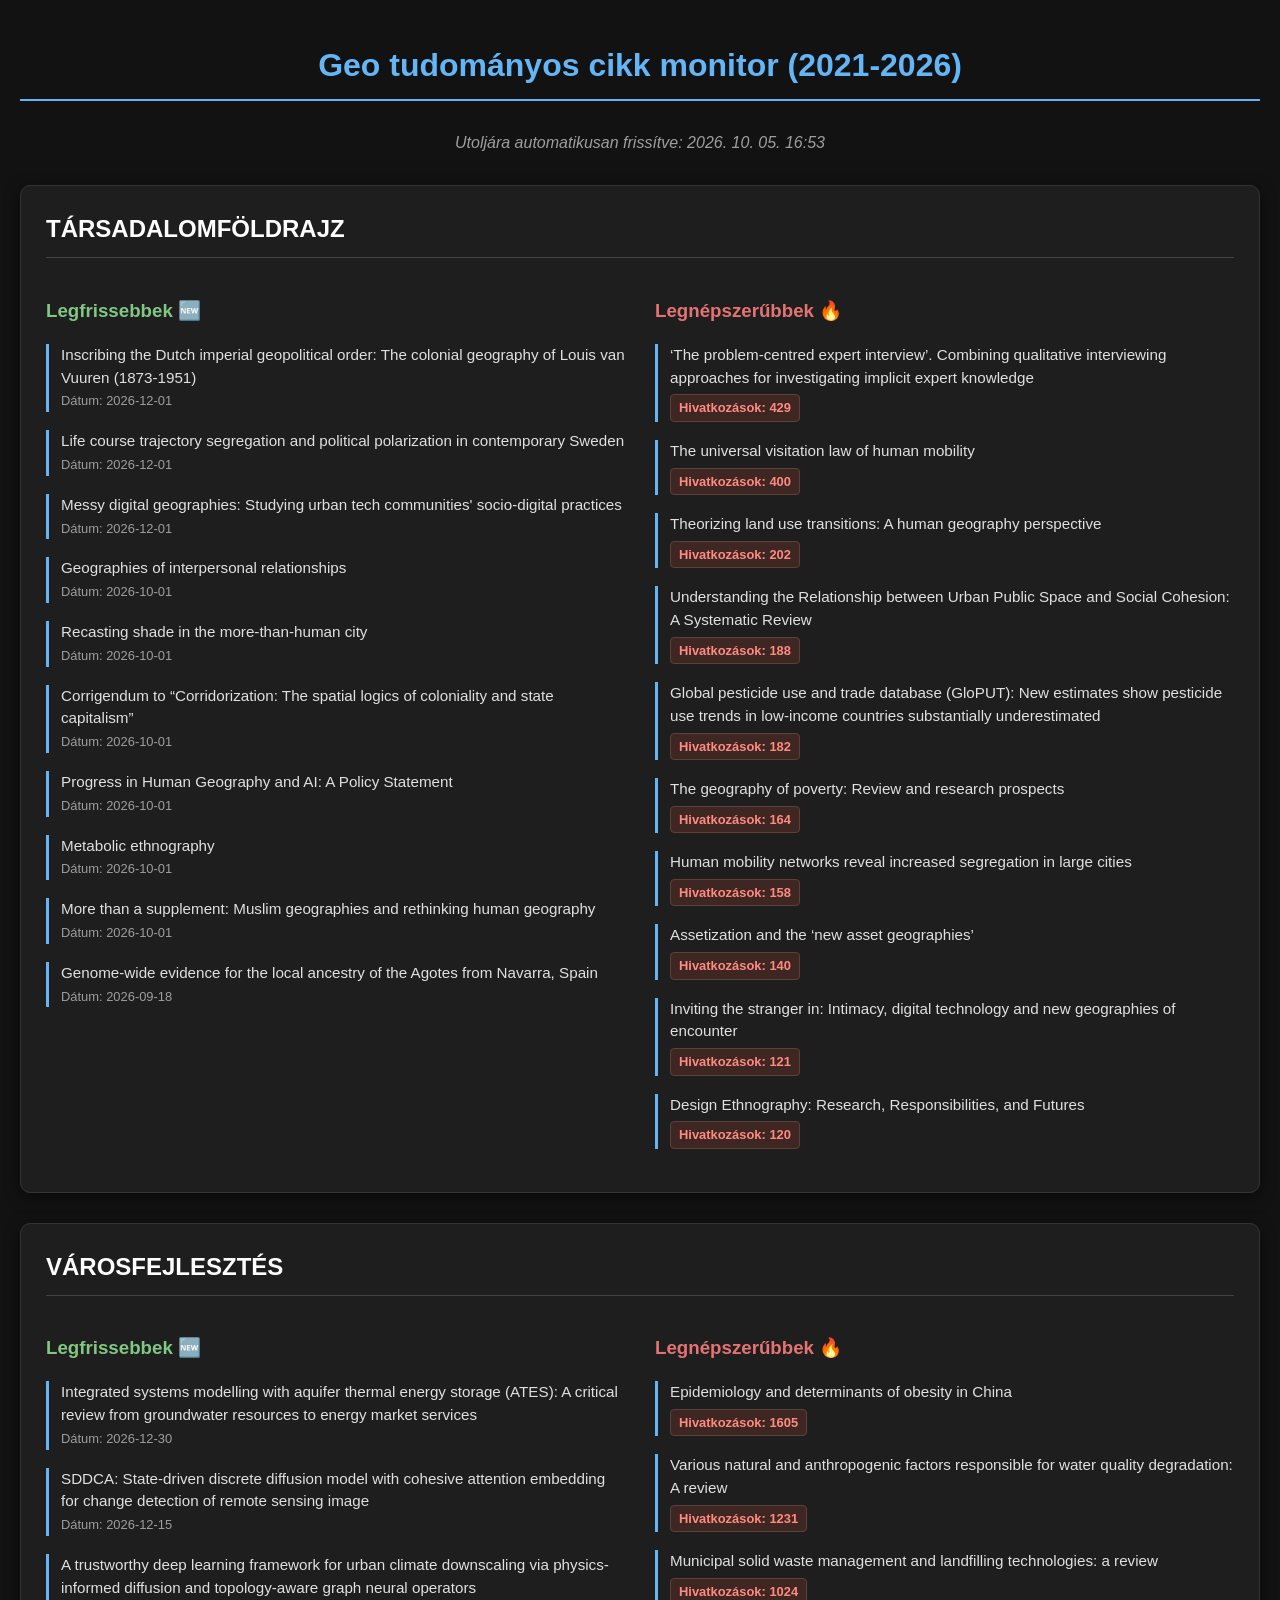
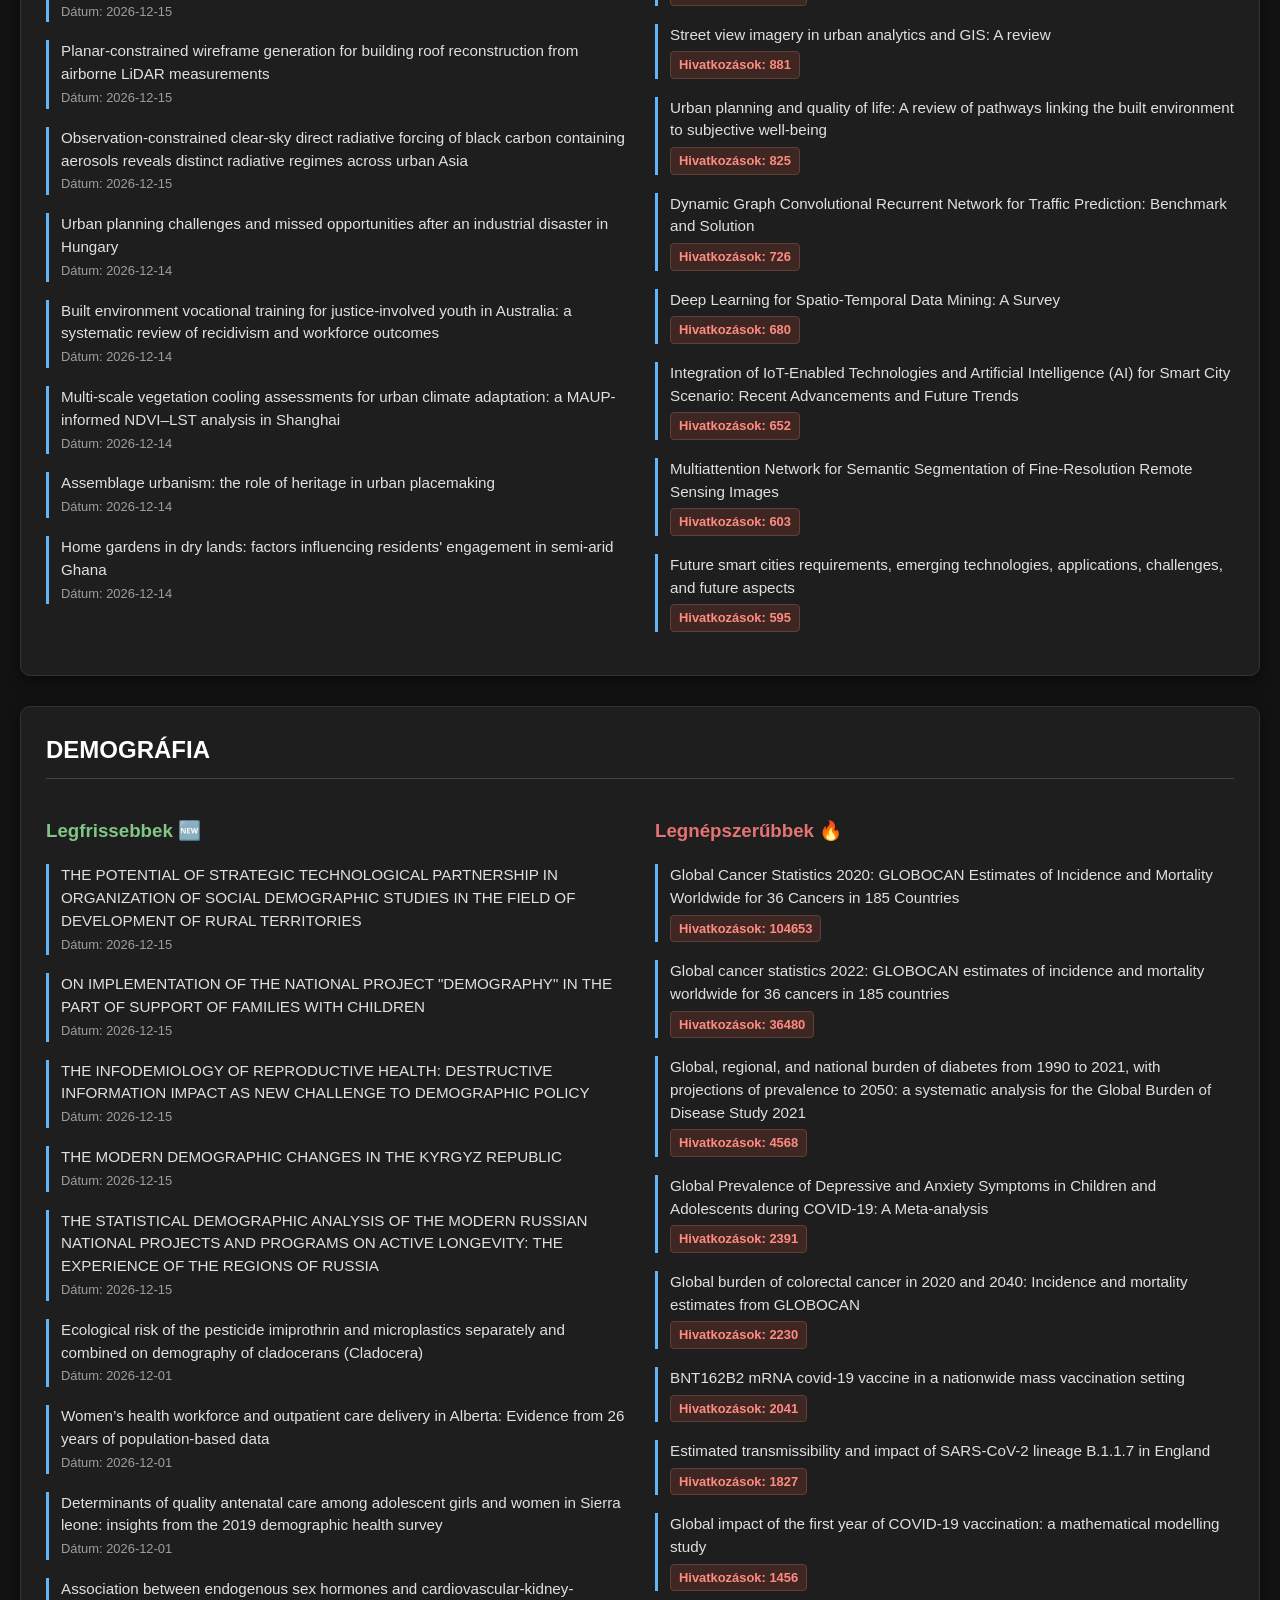
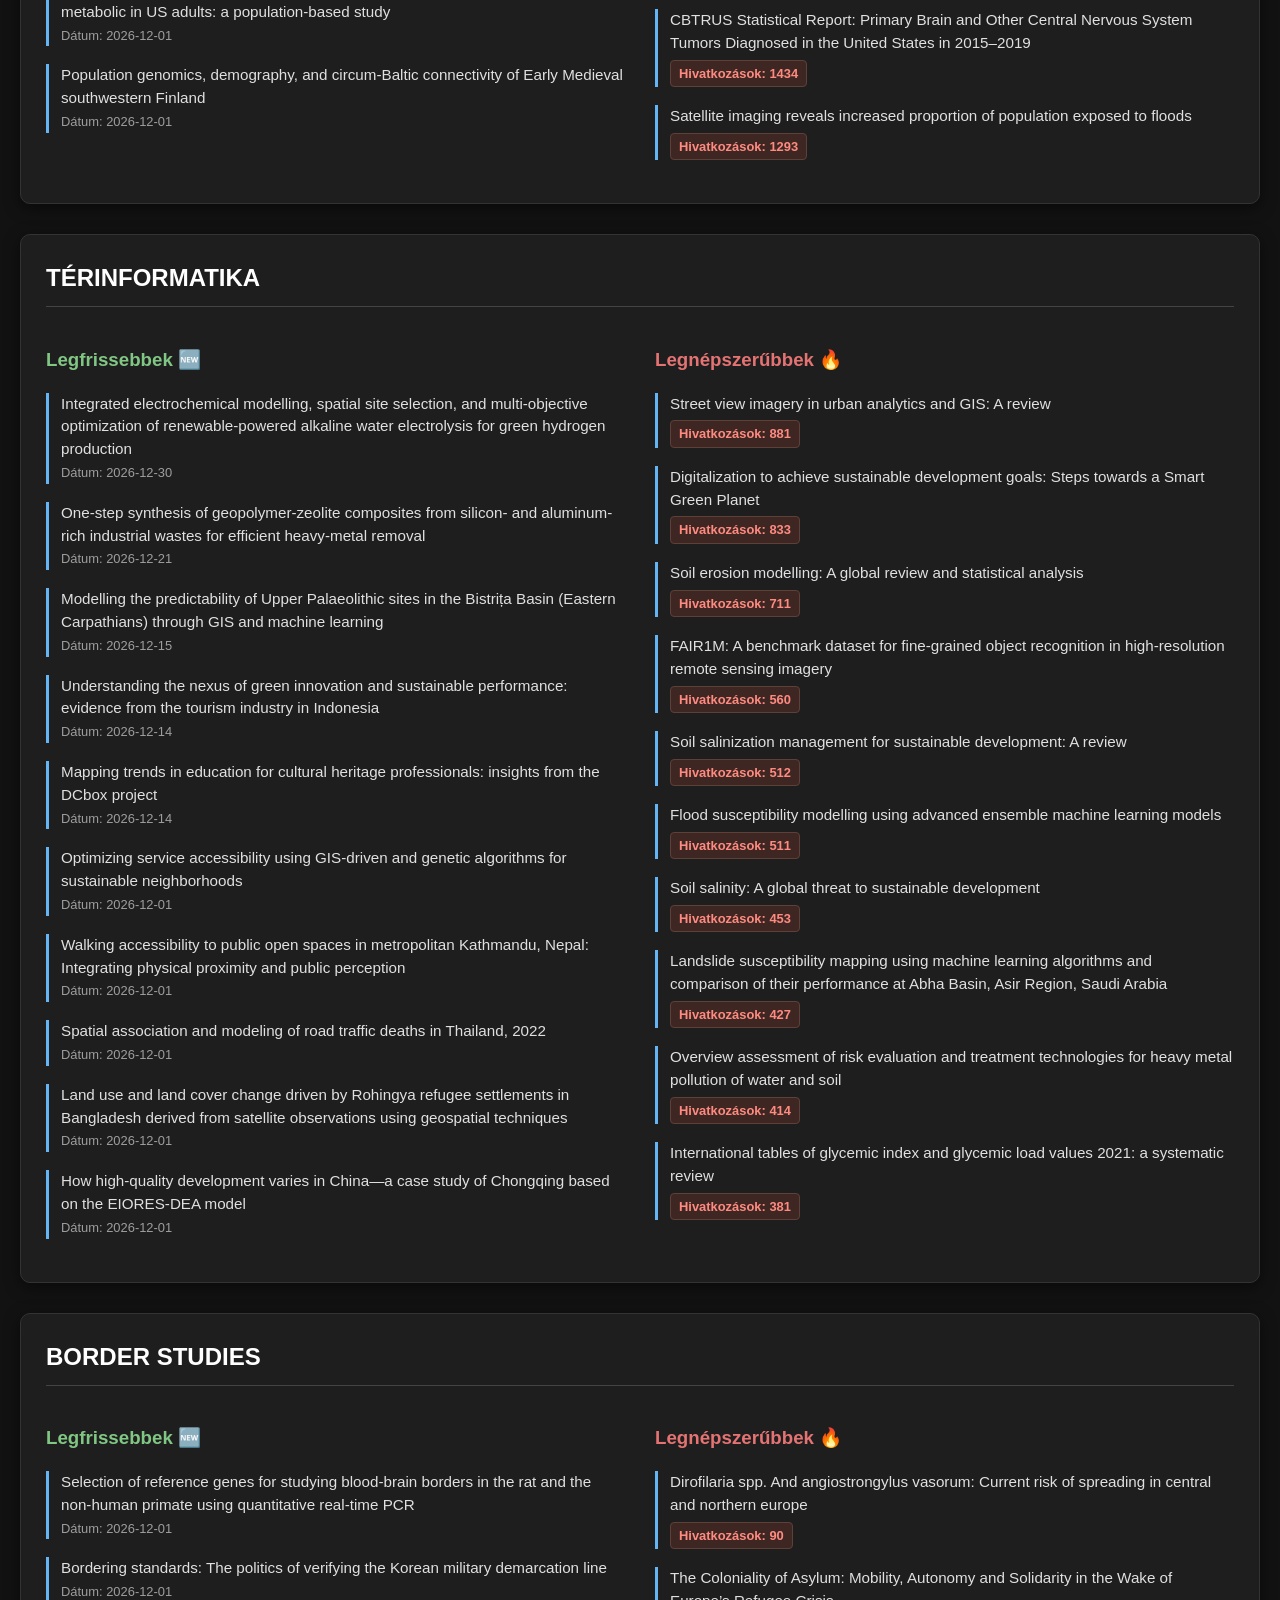
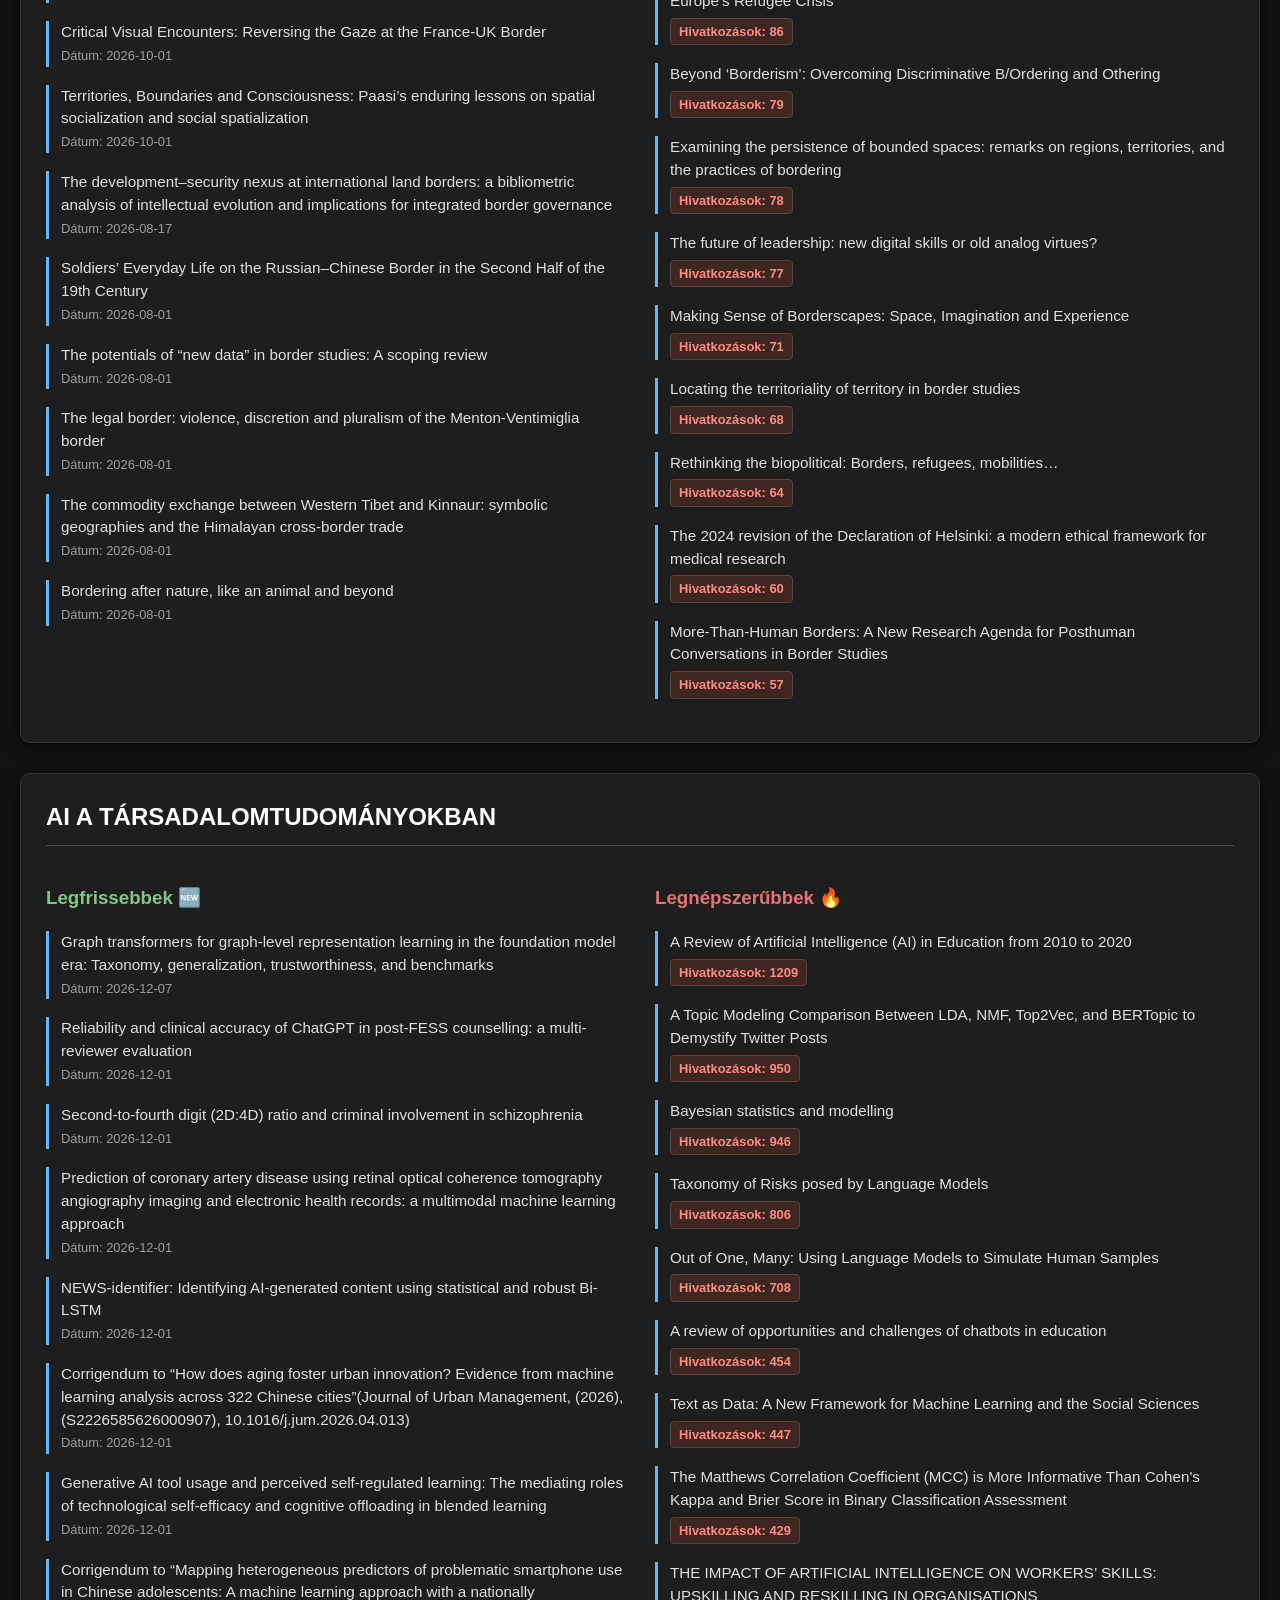
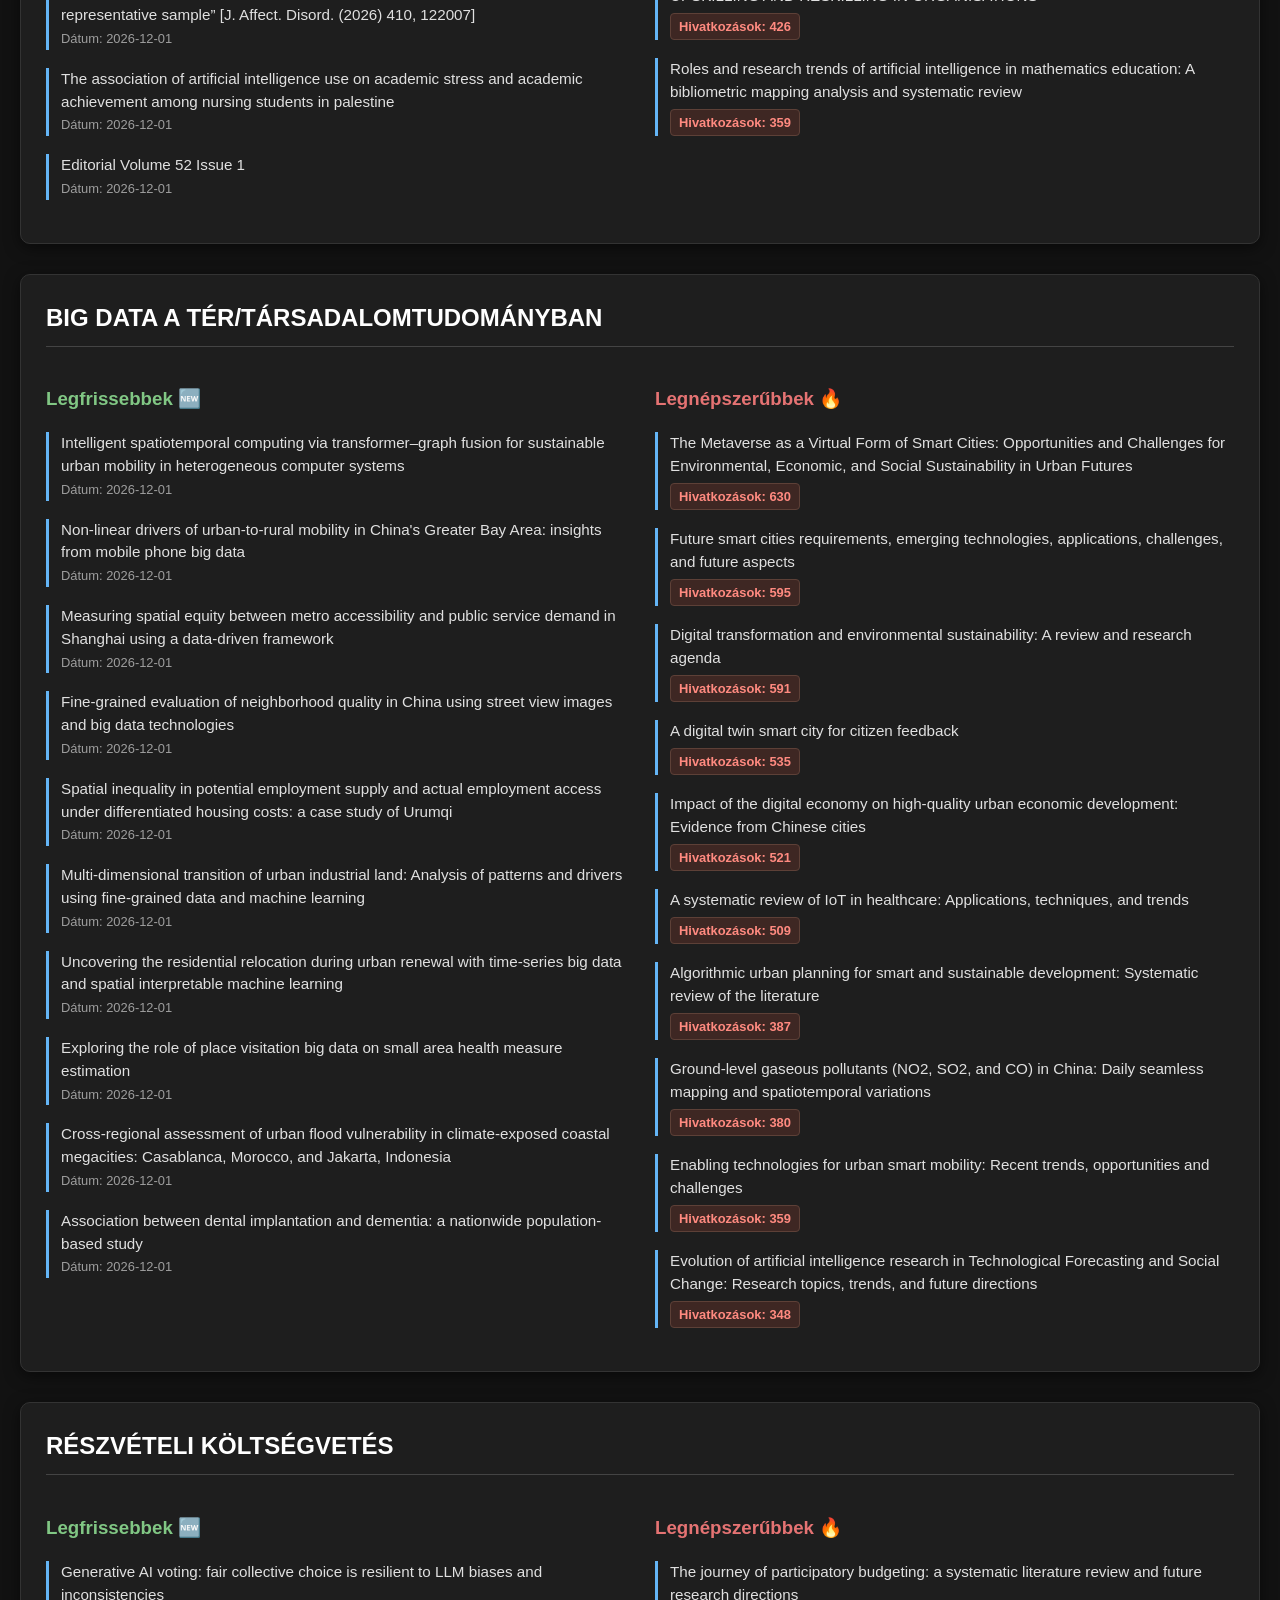
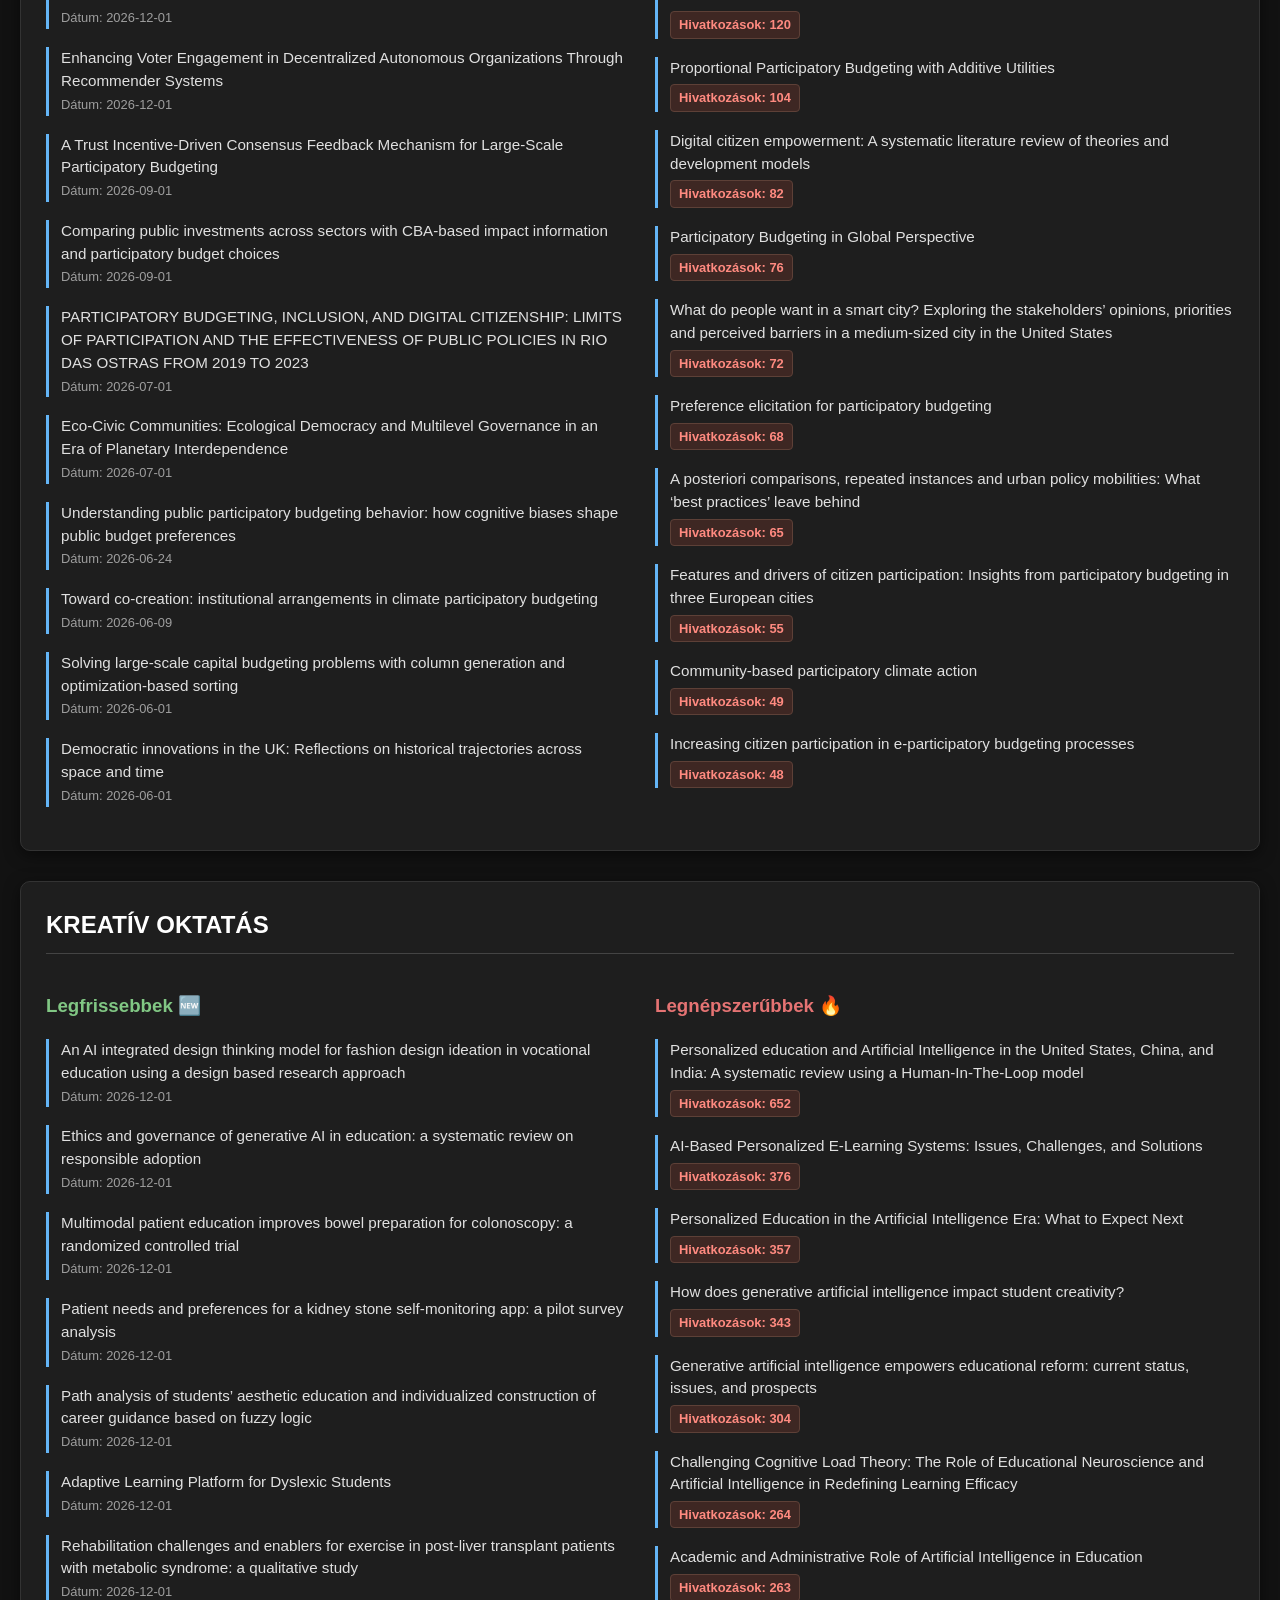
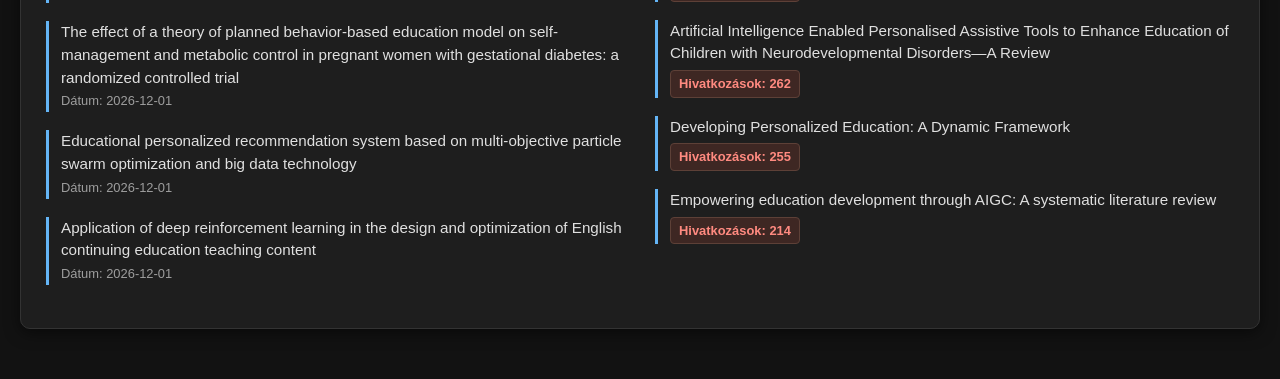
==== commit 2db3b242: "Automatikus heti frissítés 🤖" ====
--- a/index.html
+++ b/index.html
@@ -40,8 +40,8 @@
 <body>
     <div class="container">
         <h1>Geo tudományos cikk monitor (2021-2026)</h1>
-        <div class="update-info">Utoljára automatikusan frissítve: 2026. 09. 28. 16:32</div>
-        <div class='theme-section'><h2>TÁRSADALOMFÖLDRAJZ</h2><div class='grid'><div><h3 class='title-latest'>Legfrissebbek 🆕</h3><div class='article'><strong><a href='https://www.scopus.com/inward/record.uri?partnerID=HzOxMe3b&scp=105045352594&origin=inward' target='_blank'>Inscribing the Dutch imperial geopolitical order: The colonial geography of Louis van Vuuren (1873-1951)</a></strong><br><span class='date-info'>Dátum: 2026-12-01</span></div><div class='article'><strong><a href='https://www.scopus.com/inward/record.uri?partnerID=HzOxMe3b&scp=105046286803&origin=inward' target='_blank'>Life course trajectory segregation and political polarization in contemporary Sweden</a></strong><br><span class='date-info'>Dátum: 2026-12-01</span></div><div class='article'><strong><a href='https://www.scopus.com/inward/record.uri?partnerID=HzOxMe3b&scp=105046741313&origin=inward' target='_blank'>Messy digital geographies: Studying urban tech communities' socio-digital practices</a></strong><br><span class='date-info'>Dátum: 2026-12-01</span></div><div class='article'><strong><a href='https://www.scopus.com/inward/record.uri?partnerID=HzOxMe3b&scp=105034576654&origin=inward' target='_blank'>Geographies of interpersonal relationships</a></strong><br><span class='date-info'>Dátum: 2026-10-01</span></div><div class='article'><strong><a href='https://www.scopus.com/inward/record.uri?partnerID=HzOxMe3b&scp=105050292384&origin=inward' target='_blank'>Recasting shade in the more-than-human city</a></strong><br><span class='date-info'>Dátum: 2026-10-01</span></div><div class='article'><strong><a href='https://www.scopus.com/inward/record.uri?partnerID=HzOxMe3b&scp=105050461686&origin=inward' target='_blank'>Corrigendum to “Corridorization: The spatial logics of coloniality and state capitalism”</a></strong><br><span class='date-info'>Dátum: 2026-10-01</span></div><div class='article'><strong><a href='https://www.scopus.com/inward/record.uri?partnerID=HzOxMe3b&scp=105047800321&origin=inward' target='_blank'>Progress in Human Geography and AI: A Policy Statement</a></strong><br><span class='date-info'>Dátum: 2026-10-01</span></div><div class='article'><strong><a href='https://www.scopus.com/inward/record.uri?partnerID=HzOxMe3b&scp=105033028164&origin=inward' target='_blank'>Metabolic ethnography</a></strong><br><span class='date-info'>Dátum: 2026-10-01</span></div><div class='article'><strong><a href='https://www.scopus.com/inward/record.uri?partnerID=HzOxMe3b&scp=105033810273&origin=inward' target='_blank'>More than a supplement: Muslim geographies and rethinking human geography</a></strong><br><span class='date-info'>Dátum: 2026-10-01</span></div><div class='article'><strong><a href='https://www.scopus.com/inward/record.uri?partnerID=HzOxMe3b&scp=105047813851&origin=inward' target='_blank'>Genome-wide evidence for the local ancestry of the Agotes from Navarra, Spain</a></strong><br><span class='date-info'>Dátum: 2026-09-18</span></div></div><div><h3 class='title-popular'>Legnépszerűbbek 🔥</h3><div class='article'><strong><a href='https://www.scopus.com/inward/record.uri?partnerID=HzOxMe3b&scp=85085982019&origin=inward' target='_blank'>‘The problem-centred expert interview’. Combining qualitative interviewing approaches for investigating implicit expert knowledge</a></strong><br><span class='citations'>Hivatkozások: 423</span></div><div class='article'><strong><a href='https://www.scopus.com/inward/record.uri?partnerID=HzOxMe3b&scp=85106885893&origin=inward' target='_blank'>The universal visitation law of human mobility</a></strong><br><span class='citations'>Hivatkozások: 398</span></div><div class='article'><strong><a href='https://www.scopus.com/inward/record.uri?partnerID=HzOxMe3b&scp=85138509437&origin=inward' target='_blank'>Theorizing land use transitions: A human geography perspective</a></strong><br><span class='citations'>Hivatkozások: 200</span></div><div class='article'><strong><a href='https://www.scopus.com/inward/record.uri?partnerID=HzOxMe3b&scp=85187886536&origin=inward' target='_blank'>Understanding the Relationship between Urban Public Space and Social Cohesion: A Systematic Review</a></strong><br><span class='citations'>Hivatkozások: 184</span></div><div class='article'><strong><a href='https://www.scopus.com/inward/record.uri?partnerID=HzOxMe3b&scp=85160095980&origin=inward' target='_blank'>Global pesticide use and trade database (GloPUT): New estimates show pesticide use trends in low-income countries substantially underestimated</a></strong><br><span class='citations'>Hivatkozások: 182</span></div><div class='article'><strong><a href='https://www.scopus.com/inward/record.uri?partnerID=HzOxMe3b&scp=85060854799&origin=inward' target='_blank'>The geography of poverty: Review and research prospects</a></strong><br><span class='citations'>Hivatkozások: 163</span></div><div class='article'><strong><a href='https://www.scopus.com/inward/record.uri?partnerID=HzOxMe3b&scp=85177798591&origin=inward' target='_blank'>Human mobility networks reveal increased segregation in large cities</a></strong><br><span class='citations'>Hivatkozások: 156</span></div><div class='article'><strong><a href='https://www.scopus.com/inward/record.uri?partnerID=HzOxMe3b&scp=85142371577&origin=inward' target='_blank'>Assetization and the ‘new asset geographies’</a></strong><br><span class='citations'>Hivatkozások: 140</span></div><div class='article'><strong><a href='https://www.scopus.com/inward/record.uri?partnerID=HzOxMe3b&scp=85092288395&origin=inward' target='_blank'>Inviting the stranger in: Intimacy, digital technology and new geographies of encounter</a></strong><br><span class='citations'>Hivatkozások: 121</span></div><div class='article'><strong><a href='https://www.scopus.com/inward/record.uri?partnerID=HzOxMe3b&scp=85140558640&origin=inward' target='_blank'>Design Ethnography: Research, Responsibilities, and Futures</a></strong><br><span class='citations'>Hivatkozások: 120</span></div></div></div></div><div class='theme-section'><h2>VÁROSFEJLESZTÉS</h2><div class='grid'><div><h3 class='title-latest'>Legfrissebbek 🆕</h3><div class='article'><strong><a href='https://www.scopus.com/inward/record.uri?partnerID=HzOxMe3b&scp=105050466448&origin=inward' target='_blank'>Integrated systems modelling with aquifer thermal energy storage (ATES): A critical review from groundwater resources to energy market services</a></strong><br><span class='date-info'>Dátum: 2026-12-30</span></div><div class='article'><strong><a href='https://www.scopus.com/inward/record.uri?partnerID=HzOxMe3b&scp=105041433111&origin=inward' target='_blank'>SDDCA: State-driven discrete diffusion model with cohesive attention embedding for change detection of remote sensing image</a></strong><br><span class='date-info'>Dátum: 2026-12-15</span></div><div class='article'><strong><a href='https://www.scopus.com/inward/record.uri?partnerID=HzOxMe3b&scp=105042264511&origin=inward' target='_blank'>A trustworthy deep learning framework for urban climate downscaling via physics-informed diffusion and topology-aware graph neural operators</a></strong><br><span class='date-info'>Dátum: 2026-12-15</span></div><div class='article'><strong><a href='https://www.scopus.com/inward/record.uri?partnerID=HzOxMe3b&scp=105050684635&origin=inward' target='_blank'>Observation-constrained clear-sky direct radiative forcing of black carbon containing aerosols reveals distinct radiative regimes across urban Asia</a></strong><br><span class='date-info'>Dátum: 2026-12-15</span></div><div class='article'><strong><a href='https://www.scopus.com/inward/record.uri?partnerID=HzOxMe3b&scp=105030514685&origin=inward' target='_blank'>Urban planning challenges and missed opportunities after an industrial disaster in Hungary</a></strong><br><span class='date-info'>Dátum: 2026-12-14</span></div><div class='article'><strong><a href='https://www.scopus.com/inward/record.uri?partnerID=HzOxMe3b&scp=105043870324&origin=inward' target='_blank'>Built environment vocational training for justice-involved youth in Australia: a systematic review of recidivism and workforce outcomes</a></strong><br><span class='date-info'>Dátum: 2026-12-14</span></div><div class='article'><strong><a href='https://www.scopus.com/inward/record.uri?partnerID=HzOxMe3b&scp=105044047439&origin=inward' target='_blank'>Multi-scale vegetation cooling assessments for urban climate adaptation: a MAUP-informed NDVI–LST analysis in Shanghai</a></strong><br><span class='date-info'>Dátum: 2026-12-14</span></div><div class='article'><strong><a href='https://www.scopus.com/inward/record.uri?partnerID=HzOxMe3b&scp=85170521193&origin=inward' target='_blank'>Assemblage urbanism: the role of heritage in urban placemaking</a></strong><br><span class='date-info'>Dátum: 2026-12-14</span></div><div class='article'><strong><a href='https://www.scopus.com/inward/record.uri?partnerID=HzOxMe3b&scp=105047773398&origin=inward' target='_blank'>Home gardens in dry lands: factors influencing residents' engagement in semi-arid Ghana</a></strong><br><span class='date-info'>Dátum: 2026-12-14</span></div><div class='article'><strong><a href='https://www.scopus.com/inward/record.uri?partnerID=HzOxMe3b&scp=105030039320&origin=inward' target='_blank'>Decarbonising construction logistics: the role of supplier-led distribution and integrated warehousing</a></strong><br><span class='date-info'>Dátum: 2026-12-14</span></div></div><div><h3 class='title-popular'>Legnépszerűbbek 🔥</h3><div class='article'><strong><a href='https://www.scopus.com/inward/record.uri?partnerID=HzOxMe3b&scp=85106244298&origin=inward' target='_blank'>Epidemiology and determinants of obesity in China</a></strong><br><span class='citations'>Hivatkozások: 1596</span></div><div class='article'><strong><a href='https://www.scopus.com/inward/record.uri?partnerID=HzOxMe3b&scp=85115948371&origin=inward' target='_blank'>Various natural and anthropogenic factors responsible for water quality degradation: A review</a></strong><br><span class='citations'>Hivatkozások: 1227</span></div><div class='article'><strong><a href='https://www.scopus.com/inward/record.uri?partnerID=HzOxMe3b&scp=85091452044&origin=inward' target='_blank'>Municipal solid waste management and landfilling technologies: a review</a></strong><br><span class='citations'>Hivatkozások: 1021</span></div><div class='article'><strong><a href='https://www.scopus.com/inward/record.uri?partnerID=HzOxMe3b&scp=85112380512&origin=inward' target='_blank'>Street view imagery in urban analytics and GIS: A review</a></strong><br><span class='citations'>Hivatkozások: 873</span></div><div class='article'><strong><a href='https://www.scopus.com/inward/record.uri?partnerID=HzOxMe3b&scp=85107157451&origin=inward' target='_blank'>Urban planning and quality of life: A review of pathways linking the built environment to subjective well-being</a></strong><br><span class='citations'>Hivatkozások: 819</span></div><div class='article'><strong><a href='https://www.scopus.com/inward/record.uri?partnerID=HzOxMe3b&scp=85149369270&origin=inward' target='_blank'>Dynamic Graph Convolutional Recurrent Network for Traffic Prediction: Benchmark and Solution</a></strong><br><span class='citations'>Hivatkozások: 721</span></div><div class='article'><strong><a href='https://www.scopus.com/inward/record.uri?partnerID=HzOxMe3b&scp=85134172353&origin=inward' target='_blank'>Deep Learning for Spatio-Temporal Data Mining: A Survey</a></strong><br><span class='citations'>Hivatkozások: 678</span></div><div class='article'><strong><a href='https://www.scopus.com/inward/record.uri?partnerID=HzOxMe3b&scp=85161585749&origin=inward' target='_blank'>Integration of IoT-Enabled Technologies and Artificial Intelligence (AI) for Smart City Scenario: Recent Advancements and Future Trends</a></strong><br><span class='citations'>Hivatkozások: 648</span></div><div class='article'><strong><a href='https://www.scopus.com/inward/record.uri?partnerID=HzOxMe3b&scp=85110895550&origin=inward' target='_blank'>Multiattention Network for Semantic Segmentation of Fine-Resolution Remote Sensing Images</a></strong><br><span class='citations'>Hivatkozások: 601</span></div><div class='article'><strong><a href='https://www.scopus.com/inward/record.uri?partnerID=HzOxMe3b&scp=85132844257&origin=inward' target='_blank'>Future smart cities requirements, emerging technologies, applications, challenges, and future aspects</a></strong><br><span class='citations'>Hivatkozások: 595</span></div></div></div></div><div class='theme-section'><h2>DEMOGRÁFIA</h2><div class='grid'><div><h3 class='title-latest'>Legfrissebbek 🆕</h3><div class='article'><strong><a href='https://www.scopus.com/inward/record.uri?partnerID=HzOxMe3b&scp=105030899387&origin=inward' target='_blank'>THE POTENTIAL OF STRATEGIC TECHNOLOGICAL PARTNERSHIP IN ORGANIZATION OF SOCIAL DEMOGRAPHIC STUDIES IN THE FIELD OF DEVELOPMENT OF RURAL TERRITORIES</a></strong><br><span class='date-info'>Dátum: 2026-12-15</span></div><div class='article'><strong><a href='https://www.scopus.com/inward/record.uri?partnerID=HzOxMe3b&scp=105036795949&origin=inward' target='_blank'>ON IMPLEMENTATION OF THE NATIONAL PROJECT "DEMOGRAPHY" IN THE PART OF SUPPORT OF FAMILIES WITH CHILDREN</a></strong><br><span class='date-info'>Dátum: 2026-12-15</span></div><div class='article'><strong><a href='https://www.scopus.com/inward/record.uri?partnerID=HzOxMe3b&scp=105044983030&origin=inward' target='_blank'>THE INFODEMIOLOGY OF REPRODUCTIVE HEALTH: DESTRUCTIVE INFORMATION IMPACT AS NEW CHALLENGE TO DEMOGRAPHIC POLICY</a></strong><br><span class='date-info'>Dátum: 2026-12-15</span></div><div class='article'><strong><a href='https://www.scopus.com/inward/record.uri?partnerID=HzOxMe3b&scp=105044769655&origin=inward' target='_blank'>THE MODERN DEMOGRAPHIC CHANGES IN THE KYRGYZ REPUBLIC</a></strong><br><span class='date-info'>Dátum: 2026-12-15</span></div><div class='article'><strong><a href='https://www.scopus.com/inward/record.uri?partnerID=HzOxMe3b&scp=105036792580&origin=inward' target='_blank'>THE STATISTICAL DEMOGRAPHIC ANALYSIS OF THE MODERN RUSSIAN NATIONAL PROJECTS AND PROGRAMS ON ACTIVE LONGEVITY: THE EXPERIENCE OF THE REGIONS OF RUSSIA</a></strong><br><span class='date-info'>Dátum: 2026-12-15</span></div><div class='article'><strong><a href='https://www.scopus.com/inward/record.uri?partnerID=HzOxMe3b&scp=105027165810&origin=inward' target='_blank'>Determinants of quality antenatal care among adolescent girls and women in Sierra leone: insights from the 2019 demographic health survey</a></strong><br><span class='date-info'>Dátum: 2026-12-01</span></div><div class='article'><strong><a href='https://www.scopus.com/inward/record.uri?partnerID=HzOxMe3b&scp=105050463982&origin=inward' target='_blank'>Women’s health workforce and outpatient care delivery in Alberta: Evidence from 26 years of population-based data</a></strong><br><span class='date-info'>Dátum: 2026-12-01</span></div><div class='article'><strong><a href='https://www.scopus.com/inward/record.uri?partnerID=HzOxMe3b&scp=105051183962&origin=inward' target='_blank'>Ecological risk of the pesticide imiprothrin and microplastics separately and combined on demography of cladocerans (Cladocera)</a></strong><br><span class='date-info'>Dátum: 2026-12-01</span></div><div class='article'><strong><a href='https://www.scopus.com/inward/record.uri?partnerID=HzOxMe3b&scp=105050382375&origin=inward' target='_blank'>Population genomics, demography, and circum-Baltic connectivity of Early Medieval southwestern Finland</a></strong><br><span class='date-info'>Dátum: 2026-12-01</span></div><div class='article'><strong><a href='https://www.scopus.com/inward/record.uri?partnerID=HzOxMe3b&scp=105046318799&origin=inward' target='_blank'>Association between endogenous sex hormones and cardiovascular-kidney-metabolic in US adults: a population-based study</a></strong><br><span class='date-info'>Dátum: 2026-12-01</span></div></div><div><h3 class='title-popular'>Legnépszerűbbek 🔥</h3><div class='article'><strong><a href='https://www.scopus.com/inward/record.uri?partnerID=HzOxMe3b&scp=85100345654&origin=inward' target='_blank'>Global Cancer Statistics 2020: GLOBOCAN Estimates of Incidence and Mortality Worldwide for 36 Cancers in 185 Countries</a></strong><br><span class='citations'>Hivatkozások: 104355</span></div><div class='article'><strong><a href='https://www.scopus.com/inward/record.uri?partnerID=HzOxMe3b&scp=85189960282&origin=inward' target='_blank'>Global cancer statistics 2022: GLOBOCAN estimates of incidence and mortality worldwide for 36 cancers in 185 countries</a></strong><br><span class='citations'>Hivatkozások: 35980</span></div><div class='article'><strong><a href='https://www.scopus.com/inward/record.uri?partnerID=HzOxMe3b&scp=85164436395&origin=inward' target='_blank'>Global, regional, and national burden of diabetes from 1990 to 2021, with projections of prevalence to 2050: a systematic analysis for the Global Burden of Disease Study 2021</a></strong><br><span class='citations'>Hivatkozások: 4529</span></div><div class='article'><strong><a href='https://www.scopus.com/inward/record.uri?partnerID=HzOxMe3b&scp=85112251232&origin=inward' target='_blank'>Global Prevalence of Depressive and Anxiety Symptoms in Children and Adolescents during COVID-19: A Meta-analysis</a></strong><br><span class='citations'>Hivatkozások: 2376</span></div><div class='article'><strong><a href='https://www.scopus.com/inward/record.uri?partnerID=HzOxMe3b&scp=85145645772&origin=inward' target='_blank'>Global burden of colorectal cancer in 2020 and 2040: Incidence and mortality estimates from GLOBOCAN</a></strong><br><span class='citations'>Hivatkozások: 2211</span></div><div class='article'><strong><a href='https://www.scopus.com/inward/record.uri?partnerID=HzOxMe3b&scp=85103719376&origin=inward' target='_blank'>BNT162B2 mRNA covid-19 vaccine in a nationwide mass vaccination setting</a></strong><br><span class='citations'>Hivatkozások: 2040</span></div><div class='article'><strong><a href='https://www.scopus.com/inward/record.uri?partnerID=HzOxMe3b&scp=85103486726&origin=inward' target='_blank'>Estimated transmissibility and impact of SARS-CoV-2 lineage B.1.1.7 in England</a></strong><br><span class='citations'>Hivatkozások: 1827</span></div><div class='article'><strong><a href='https://www.scopus.com/inward/record.uri?partnerID=HzOxMe3b&scp=85136522560&origin=inward' target='_blank'>Global impact of the first year of COVID-19 vaccination: a mathematical modelling study</a></strong><br><span class='citations'>Hivatkozások: 1450</span></div><div class='article'><strong><a href='https://www.scopus.com/inward/record.uri?partnerID=HzOxMe3b&scp=85139572491&origin=inward' target='_blank'>CBTRUS Statistical Report: Primary Brain and Other Central Nervous System Tumors Diagnosed in the United States in 2015–2019</a></strong><br><span class='citations'>Hivatkozások: 1422</span></div><div class='article'><strong><a href='https://www.scopus.com/inward/record.uri?partnerID=HzOxMe3b&scp=85112019173&origin=inward' target='_blank'>Satellite imaging reveals increased proportion of population exposed to floods</a></strong><br><span class='citations'>Hivatkozások: 1285</span></div></div></div></div><div class='theme-section'><h2>TÉRINFORMATIKA</h2><div class='grid'><div><h3 class='title-latest'>Legfrissebbek 🆕</h3><div class='article'><strong><a href='https://www.scopus.com/inward/record.uri?partnerID=HzOxMe3b&scp=105050542379&origin=inward' target='_blank'>Integrated electrochemical modelling, spatial site selection, and multi-objective optimization of renewable-powered alkaline water electrolysis for green hydrogen production</a></strong><br><span class='date-info'>Dátum: 2026-12-30</span></div><div class='article'><strong><a href='https://www.scopus.com/inward/record.uri?partnerID=HzOxMe3b&scp=105043337534&origin=inward' target='_blank'>Understanding the nexus of green innovation and sustainable performance: evidence from the tourism industry in Indonesia</a></strong><br><span class='date-info'>Dátum: 2026-12-14</span></div><div class='article'><strong><a href='https://www.scopus.com/inward/record.uri?partnerID=HzOxMe3b&scp=105041221529&origin=inward' target='_blank'>Mapping trends in education for cultural heritage professionals: insights from the DCbox project</a></strong><br><span class='date-info'>Dátum: 2026-12-14</span></div><div class='article'><strong><a href='https://www.scopus.com/inward/record.uri?partnerID=HzOxMe3b&scp=105049365693&origin=inward' target='_blank'>Optimizing service accessibility using GIS-driven and genetic algorithms for sustainable neighborhoods</a></strong><br><span class='date-info'>Dátum: 2026-12-01</span></div><div class='article'><strong><a href='https://www.scopus.com/inward/record.uri?partnerID=HzOxMe3b&scp=105036692987&origin=inward' target='_blank'>Walking accessibility to public open spaces in metropolitan Kathmandu, Nepal: Integrating physical proximity and public perception</a></strong><br><span class='date-info'>Dátum: 2026-12-01</span></div><div class='article'><strong><a href='https://www.scopus.com/inward/record.uri?partnerID=HzOxMe3b&scp=105050604429&origin=inward' target='_blank'>From waste to resource: Mapping the knowledge evolution and deriving management implications for landfill mining</a></strong><br><span class='date-info'>Dátum: 2026-12-01</span></div><div class='article'><strong><a href='https://www.scopus.com/inward/record.uri?partnerID=HzOxMe3b&scp=105029768645&origin=inward' target='_blank'>How high-quality development varies in China—a case study of Chongqing based on the EIORES-DEA model</a></strong><br><span class='date-info'>Dátum: 2026-12-01</span></div><div class='article'><strong><a href='https://www.scopus.com/inward/record.uri?partnerID=HzOxMe3b&scp=105036179837&origin=inward' target='_blank'>Spatiotemporal analysis for assessing the cultural significance of Pella (Tabaqat Fahl), Jordan</a></strong><br><span class='date-info'>Dátum: 2026-12-01</span></div><div class='article'><strong><a href='https://www.scopus.com/inward/record.uri?partnerID=HzOxMe3b&scp=105048780132&origin=inward' target='_blank'>Land use and land cover change driven by Rohingya refugee settlements in Bangladesh derived from satellite observations using geospatial techniques</a></strong><br><span class='date-info'>Dátum: 2026-12-01</span></div><div class='article'><strong><a href='https://www.scopus.com/inward/record.uri?partnerID=HzOxMe3b&scp=105037708642&origin=inward' target='_blank'>Spatial association and modeling of road traffic deaths in Thailand, 2022</a></strong><br><span class='date-info'>Dátum: 2026-12-01</span></div></div><div><h3 class='title-popular'>Legnépszerűbbek 🔥</h3><div class='article'><strong><a href='https://www.scopus.com/inward/record.uri?partnerID=HzOxMe3b&scp=85112380512&origin=inward' target='_blank'>Street view imagery in urban analytics and GIS: A review</a></strong><br><span class='citations'>Hivatkozások: 873</span></div><div class='article'><strong><a href='https://www.scopus.com/inward/record.uri?partnerID=HzOxMe3b&scp=85108885719&origin=inward' target='_blank'>Digitalization to achieve sustainable development goals: Steps towards a Smart Green Planet</a></strong><br><span class='citations'>Hivatkozások: 830</span></div><div class='article'><strong><a href='https://www.scopus.com/inward/record.uri?partnerID=HzOxMe3b&scp=85102969281&origin=inward' target='_blank'>Soil erosion modelling: A global review and statistical analysis</a></strong><br><span class='citations'>Hivatkozások: 709</span></div><div class='article'><strong><a href='https://www.scopus.com/inward/record.uri?partnerID=HzOxMe3b&scp=85122221459&origin=inward' target='_blank'>FAIR1M: A benchmark dataset for fine-grained object recognition in high-resolution remote sensing imagery</a></strong><br><span class='citations'>Hivatkozások: 555</span></div><div class='article'><strong><a href='https://www.scopus.com/inward/record.uri?partnerID=HzOxMe3b&scp=85099699170&origin=inward' target='_blank'>Flood susceptibility modelling using advanced ensemble machine learning models</a></strong><br><span class='citations'>Hivatkozások: 508</span></div><div class='article'><strong><a href='https://www.scopus.com/inward/record.uri?partnerID=HzOxMe3b&scp=85092156736&origin=inward' target='_blank'>Soil salinization management for sustainable development: A review</a></strong><br><span class='citations'>Hivatkozások: 507</span></div><div class='article'><strong><a href='https://www.scopus.com/inward/record.uri?partnerID=HzOxMe3b&scp=85118256504&origin=inward' target='_blank'>Soil salinity: A global threat to sustainable development</a></strong><br><span class='citations'>Hivatkozások: 451</span></div><div class='article'><strong><a href='https://www.scopus.com/inward/record.uri?partnerID=HzOxMe3b&scp=85097408247&origin=inward' target='_blank'>Landslide susceptibility mapping using machine learning algorithms and comparison of their performance at Abha Basin, Asir Region, Saudi Arabia</a></strong><br><span class='citations'>Hivatkozások: 425</span></div><div class='article'><strong><a href='https://www.scopus.com/inward/record.uri?partnerID=HzOxMe3b&scp=85140304574&origin=inward' target='_blank'>Overview assessment of risk evaluation and treatment technologies for heavy metal pollution of water and soil</a></strong><br><span class='citations'>Hivatkozások: 413</span></div><div class='article'><strong><a href='https://www.scopus.com/inward/record.uri?partnerID=HzOxMe3b&scp=85121950351&origin=inward' target='_blank'>International tables of glycemic index and glycemic load values 2021: a systematic review</a></strong><br><span class='citations'>Hivatkozások: 379</span></div></div></div></div><div class='theme-section'><h2>BORDER STUDIES</h2><div class='grid'><div><h3 class='title-latest'>Legfrissebbek 🆕</h3><div class='article'><strong><a href='https://www.scopus.com/inward/record.uri?partnerID=HzOxMe3b&scp=105051148956&origin=inward' target='_blank'>Selection of reference genes for studying blood-brain borders in the rat and the non-human primate using quantitative real-time PCR</a></strong><br><span class='date-info'>Dátum: 2026-12-01</span></div><div class='article'><strong><a href='https://www.scopus.com/inward/record.uri?partnerID=HzOxMe3b&scp=105048777434&origin=inward' target='_blank'>Bordering standards: The politics of verifying the Korean military demarcation line</a></strong><br><span class='date-info'>Dátum: 2026-12-01</span></div><div class='article'><strong><a href='https://www.scopus.com/inward/record.uri?partnerID=HzOxMe3b&scp=105039962289&origin=inward' target='_blank'>Critical Visual Encounters: Reversing the Gaze at the France-UK Border</a></strong><br><span class='date-info'>Dátum: 2026-10-01</span></div><div class='article'><strong><a href='https://www.scopus.com/inward/record.uri?partnerID=HzOxMe3b&scp=105034210195&origin=inward' target='_blank'>Territories, Boundaries and Consciousness: Paasi’s enduring lessons on spatial socialization and social spatialization</a></strong><br><span class='date-info'>Dátum: 2026-10-01</span></div><div class='article'><strong><a href='https://www.scopus.com/inward/record.uri?partnerID=HzOxMe3b&scp=105051320130&origin=inward' target='_blank'>The development–security nexus at international land borders: a bibliometric analysis of intellectual evolution and implications for integrated border governance</a></strong><br><span class='date-info'>Dátum: 2026-08-17</span></div><div class='article'><strong><a href='https://www.scopus.com/inward/record.uri?partnerID=HzOxMe3b&scp=105048866823&origin=inward' target='_blank'>Soldiers’ Everyday Life on the Russian–Chinese Border in the Second Half of the 19th Century</a></strong><br><span class='date-info'>Dátum: 2026-08-01</span></div><div class='article'><strong><a href='https://www.scopus.com/inward/record.uri?partnerID=HzOxMe3b&scp=105041560006&origin=inward' target='_blank'>The potentials of “new data” in border studies: A scoping review</a></strong><br><span class='date-info'>Dátum: 2026-08-01</span></div><div class='article'><strong><a href='https://www.scopus.com/inward/record.uri?partnerID=HzOxMe3b&scp=105037750272&origin=inward' target='_blank'>The legal border: violence, discretion and pluralism of the Menton-Ventimiglia border</a></strong><br><span class='date-info'>Dátum: 2026-08-01</span></div><div class='article'><strong><a href='https://www.scopus.com/inward/record.uri?partnerID=HzOxMe3b&scp=105044947019&origin=inward' target='_blank'>The commodity exchange between Western Tibet and Kinnaur: symbolic geographies and the Himalayan cross-border trade</a></strong><br><span class='date-info'>Dátum: 2026-08-01</span></div><div class='article'><strong><a href='https://www.scopus.com/inward/record.uri?partnerID=HzOxMe3b&scp=105030364714&origin=inward' target='_blank'>Bordering after nature, like an animal and beyond</a></strong><br><span class='date-info'>Dátum: 2026-08-01</span></div></div><div><h3 class='title-popular'>Legnépszerűbbek 🔥</h3><div class='article'><strong><a href='https://www.scopus.com/inward/record.uri?partnerID=HzOxMe3b&scp=85116888534&origin=inward' target='_blank'>Dirofilaria spp. And angiostrongylus vasorum: Current risk of spreading in central and northern europe</a></strong><br><span class='citations'>Hivatkozások: 90</span></div><div class='article'><strong><a href='https://www.scopus.com/inward/record.uri?partnerID=HzOxMe3b&scp=105014310537&origin=inward' target='_blank'>The Coloniality of Asylum: Mobility, Autonomy and Solidarity in the Wake of Europe’s Refugee Crisis</a></strong><br><span class='citations'>Hivatkozások: 86</span></div><div class='article'><strong><a href='https://www.scopus.com/inward/record.uri?partnerID=HzOxMe3b&scp=85100174279&origin=inward' target='_blank'>Beyond ‘Borderism’: Overcoming Discriminative B/Ordering and Othering</a></strong><br><span class='citations'>Hivatkozások: 78</span></div><div class='article'><strong><a href='https://www.scopus.com/inward/record.uri?partnerID=HzOxMe3b&scp=85146257031&origin=inward' target='_blank'>The future of leadership: new digital skills or old analog virtues?</a></strong><br><span class='citations'>Hivatkozások: 77</span></div><div class='article'><strong><a href='https://www.scopus.com/inward/record.uri?partnerID=HzOxMe3b&scp=85122864260&origin=inward' target='_blank'>Examining the persistence of bounded spaces: remarks on regions, territories, and the practices of bordering</a></strong><br><span class='citations'>Hivatkozások: 76</span></div><div class='article'><strong><a href='https://www.scopus.com/inward/record.uri?partnerID=HzOxMe3b&scp=85074719314&origin=inward' target='_blank'>Making Sense of Borderscapes: Space, Imagination and Experience</a></strong><br><span class='citations'>Hivatkozások: 71</span></div><div class='article'><strong><a href='https://www.scopus.com/inward/record.uri?partnerID=HzOxMe3b&scp=85122610275&origin=inward' target='_blank'>Locating the territoriality of territory in border studies</a></strong><br><span class='citations'>Hivatkozások: 67</span></div><div class='article'><strong><a href='https://www.scopus.com/inward/record.uri?partnerID=HzOxMe3b&scp=85101247940&origin=inward' target='_blank'>Rethinking the biopolitical: Borders, refugees, mobilities…</a></strong><br><span class='citations'>Hivatkozások: 64</span></div><div class='article'><strong><a href='https://www.scopus.com/inward/record.uri?partnerID=HzOxMe3b&scp=105000924773&origin=inward' target='_blank'>The 2024 revision of the Declaration of Helsinki: a modern ethical framework for medical research</a></strong><br><span class='citations'>Hivatkozások: 60</span></div><div class='article'><strong><a href='https://www.scopus.com/inward/record.uri?partnerID=HzOxMe3b&scp=85147040491&origin=inward' target='_blank'>More-Than-Human Borders: A New Research Agenda for Posthuman Conversations in Border Studies</a></strong><br><span class='citations'>Hivatkozások: 57</span></div></div></div></div><div class='theme-section'><h2>AI A TÁRSADALOMTUDOMÁNYOKBAN</h2><div class='grid'><div><h3 class='title-latest'>Legfrissebbek 🆕</h3><div class='article'><strong><a href='https://www.scopus.com/inward/record.uri?partnerID=HzOxMe3b&scp=105049146615&origin=inward' target='_blank'>Graph transformers for graph-level representation learning in the foundation model era: Taxonomy, generalization, trustworthiness, and benchmarks</a></strong><br><span class='date-info'>Dátum: 2026-12-07</span></div><div class='article'><strong><a href='https://www.scopus.com/inward/record.uri?partnerID=HzOxMe3b&scp=105044528745&origin=inward' target='_blank'>Reliability and clinical accuracy of ChatGPT in post-FESS counselling: a multi-reviewer evaluation</a></strong><br><span class='date-info'>Dátum: 2026-12-01</span></div><div class='article'><strong><a href='https://www.scopus.com/inward/record.uri?partnerID=HzOxMe3b&scp=105039116817&origin=inward' target='_blank'>Second-to-fourth digit (2D:4D) ratio and criminal involvement in schizophrenia</a></strong><br><span class='date-info'>Dátum: 2026-12-01</span></div><div class='article'><strong><a href='https://www.scopus.com/inward/record.uri?partnerID=HzOxMe3b&scp=105035312884&origin=inward' target='_blank'>Prediction of coronary artery disease using retinal optical coherence tomography angiography imaging and electronic health records: a multimodal machine learning approach</a></strong><br><span class='date-info'>Dátum: 2026-12-01</span></div><div class='article'><strong><a href='https://www.scopus.com/inward/record.uri?partnerID=HzOxMe3b&scp=105047994924&origin=inward' target='_blank'>NEWS-identifier: Identifying AI-generated content using statistical and robust Bi-LSTM</a></strong><br><span class='date-info'>Dátum: 2026-12-01</span></div><div class='article'><strong><a href='https://www.scopus.com/inward/record.uri?partnerID=HzOxMe3b&scp=105040532342&origin=inward' target='_blank'>Corrigendum to “How does aging foster urban innovation? Evidence from machine learning analysis across 322 Chinese cities”(Journal of Urban Management, (2026), (S2226585626000907), 10.1016/j.jum.2026.04.013)</a></strong><br><span class='date-info'>Dátum: 2026-12-01</span></div><div class='article'><strong><a href='https://www.scopus.com/inward/record.uri?partnerID=HzOxMe3b&scp=105045761197&origin=inward' target='_blank'>Corrigendum to “Mapping heterogeneous predictors of problematic smartphone use in Chinese adolescents: A machine learning approach with a nationally representative sample” [J. Affect. Disord. (2026) 410, 122007]</a></strong><br><span class='date-info'>Dátum: 2026-12-01</span></div><div class='article'><strong><a href='https://www.scopus.com/inward/record.uri?partnerID=HzOxMe3b&scp=105040381031&origin=inward' target='_blank'>The association of artificial intelligence use on academic stress and academic achievement among nursing students in palestine</a></strong><br><span class='date-info'>Dátum: 2026-12-01</span></div><div class='article'><strong><a href='https://www.scopus.com/inward/record.uri?partnerID=HzOxMe3b&scp=105039173209&origin=inward' target='_blank'>Editorial Volume 52 Issue 1</a></strong><br><span class='date-info'>Dátum: 2026-12-01</span></div><div class='article'><strong><a href='https://www.scopus.com/inward/record.uri?partnerID=HzOxMe3b&scp=105040592229&origin=inward' target='_blank'>The effect of an artificial intelligence-assisted motivational procedure on kinesiophobia and mobility after total knee arthroplasty: a randomized controlled trial</a></strong><br><span class='date-info'>Dátum: 2026-12-01</span></div></div><div><h3 class='title-popular'>Legnépszerűbbek 🔥</h3><div class='article'><strong><a href='https://www.scopus.com/inward/record.uri?partnerID=HzOxMe3b&scp=85105401878&origin=inward' target='_blank'>A Review of Artificial Intelligence (AI) in Education from 2010 to 2020</a></strong><br><span class='citations'>Hivatkozások: 1197</span></div><div class='article'><strong><a href='https://www.scopus.com/inward/record.uri?partnerID=HzOxMe3b&scp=85130472409&origin=inward' target='_blank'>Bayesian statistics and modelling</a></strong><br><span class='citations'>Hivatkozások: 942</span></div><div class='article'><strong><a href='https://www.scopus.com/inward/record.uri?partnerID=HzOxMe3b&scp=85130737405&origin=inward' target='_blank'>A Topic Modeling Comparison Between LDA, NMF, Top2Vec, and BERTopic to Demystify Twitter Posts</a></strong><br><span class='citations'>Hivatkozások: 942</span></div><div class='article'><strong><a href='https://www.scopus.com/inward/record.uri?partnerID=HzOxMe3b&scp=85132975101&origin=inward' target='_blank'>Taxonomy of Risks posed by Language Models</a></strong><br><span class='citations'>Hivatkozások: 795</span></div><div class='article'><strong><a href='https://www.scopus.com/inward/record.uri?partnerID=HzOxMe3b&scp=85164503376&origin=inward' target='_blank'>Out of One, Many: Using Language Models to Simulate Human Samples</a></strong><br><span class='citations'>Hivatkozások: 693</span></div><div class='article'><strong><a href='https://www.scopus.com/inward/record.uri?partnerID=HzOxMe3b&scp=85110883804&origin=inward' target='_blank'>A review of opportunities and challenges of chatbots in education</a></strong><br><span class='citations'>Hivatkozások: 450</span></div><div class='article'><strong><a href='https://www.scopus.com/inward/record.uri?partnerID=HzOxMe3b&scp=85199661013&origin=inward' target='_blank'>Text as Data: A New Framework for Machine Learning and the Social Sciences</a></strong><br><span class='citations'>Hivatkozások: 443</span></div><div class='article'><strong><a href='https://www.scopus.com/inward/record.uri?partnerID=HzOxMe3b&scp=85113242401&origin=inward' target='_blank'>The Matthews Correlation Coefficient (MCC) is More Informative Than Cohen's Kappa and Brier Score in Binary Classification Assessment</a></strong><br><span class='citations'>Hivatkozások: 428</span></div><div class='article'><strong><a href='https://www.scopus.com/inward/record.uri?partnerID=HzOxMe3b&scp=85150763509&origin=inward' target='_blank'>THE IMPACT OF ARTIFICIAL INTELLIGENCE ON WORKERS’ SKILLS: UPSKILLING AND RESKILLING IN ORGANISATIONS</a></strong><br><span class='citations'>Hivatkozások: 425</span></div><div class='article'><strong><a href='https://www.scopus.com/inward/record.uri?partnerID=HzOxMe3b&scp=85102953186&origin=inward' target='_blank'>Roles and research trends of artificial intelligence in mathematics education: A bibliometric mapping analysis and systematic review</a></strong><br><span class='citations'>Hivatkozások: 356</span></div></div></div></div><div class='theme-section'><h2>BIG DATA A TÉR/TÁRSADALOMTUDOMÁNYBAN</h2><div class='grid'><div><h3 class='title-latest'>Legfrissebbek 🆕</h3><div class='article'><strong><a href='https://www.scopus.com/inward/record.uri?partnerID=HzOxMe3b&scp=105041518121&origin=inward' target='_blank'>Intelligent spatiotemporal computing via transformer–graph fusion for sustainable urban mobility in heterogeneous computer systems</a></strong><br><span class='date-info'>Dátum: 2026-12-01</span></div><div class='article'><strong><a href='https://www.scopus.com/inward/record.uri?partnerID=HzOxMe3b&scp=105033761650&origin=inward' target='_blank'>Measuring spatial equity between metro accessibility and public service demand in Shanghai using a data-driven framework</a></strong><br><span class='date-info'>Dátum: 2026-12-01</span></div><div class='article'><strong><a href='https://www.scopus.com/inward/record.uri?partnerID=HzOxMe3b&scp=105047079504&origin=inward' target='_blank'>Fine-grained evaluation of neighborhood quality in China using street view images and big data technologies</a></strong><br><span class='date-info'>Dátum: 2026-12-01</span></div><div class='article'><strong><a href='https://www.scopus.com/inward/record.uri?partnerID=HzOxMe3b&scp=105040808828&origin=inward' target='_blank'>Spatial inequality in potential employment supply and actual employment access under differentiated housing costs: a case study of Urumqi</a></strong><br><span class='date-info'>Dátum: 2026-12-01</span></div><div class='article'><strong><a href='https://www.scopus.com/inward/record.uri?partnerID=HzOxMe3b&scp=105050324191&origin=inward' target='_blank'>Multi-dimensional transition of urban industrial land: Analysis of patterns and drivers using fine-grained data and machine learning</a></strong><br><span class='date-info'>Dátum: 2026-12-01</span></div><div class='article'><strong><a href='https://www.scopus.com/inward/record.uri?partnerID=HzOxMe3b&scp=105051339924&origin=inward' target='_blank'>Uncovering the residential relocation during urban renewal with time-series big data and spatial interpretable machine learning</a></strong><br><span class='date-info'>Dátum: 2026-12-01</span></div><div class='article'><strong><a href='https://www.scopus.com/inward/record.uri?partnerID=HzOxMe3b&scp=105050490648&origin=inward' target='_blank'>Cross-regional assessment of urban flood vulnerability in climate-exposed coastal megacities: Casablanca, Morocco, and Jakarta, Indonesia</a></strong><br><span class='date-info'>Dátum: 2026-12-01</span></div><div class='article'><strong><a href='https://www.scopus.com/inward/record.uri?partnerID=HzOxMe3b&scp=105046916118&origin=inward' target='_blank'>Exploring the role of place visitation big data on small area health measure estimation</a></strong><br><span class='date-info'>Dátum: 2026-12-01</span></div><div class='article'><strong><a href='https://www.scopus.com/inward/record.uri?partnerID=HzOxMe3b&scp=105039976683&origin=inward' target='_blank'>Association between dental implantation and dementia: a nationwide population-based study</a></strong><br><span class='date-info'>Dátum: 2026-12-01</span></div><div class='article'><strong><a href='https://www.scopus.com/inward/record.uri?partnerID=HzOxMe3b&scp=105034845225&origin=inward' target='_blank'>Wikidata subsetting: Approaches, tools, and evaluation</a></strong><br><span class='date-info'>Dátum: 2026-12-01</span></div></div><div><h3 class='title-popular'>Legnépszerűbbek 🔥</h3><div class='article'><strong><a href='https://www.scopus.com/inward/record.uri?partnerID=HzOxMe3b&scp=85137671595&origin=inward' target='_blank'>The Metaverse as a Virtual Form of Smart Cities: Opportunities and Challenges for Environmental, Economic, and Social Sustainability in Urban Futures</a></strong><br><span class='citations'>Hivatkozások: 628</span></div><div class='article'><strong><a href='https://www.scopus.com/inward/record.uri?partnerID=HzOxMe3b&scp=85132844257&origin=inward' target='_blank'>Future smart cities requirements, emerging technologies, applications, challenges, and future aspects</a></strong><br><span class='citations'>Hivatkozások: 595</span></div><div class='article'><strong><a href='https://www.scopus.com/inward/record.uri?partnerID=HzOxMe3b&scp=85100446451&origin=inward' target='_blank'>Digital transformation and environmental sustainability: A review and research agenda</a></strong><br><span class='citations'>Hivatkozások: 590</span></div><div class='article'><strong><a href='https://www.scopus.com/inward/record.uri?partnerID=HzOxMe3b&scp=85099006766&origin=inward' target='_blank'>A digital twin smart city for citizen feedback</a></strong><br><span class='citations'>Hivatkozások: 533</span></div><div class='article'><strong><a href='https://www.scopus.com/inward/record.uri?partnerID=HzOxMe3b&scp=85146471355&origin=inward' target='_blank'>Impact of the digital economy on high-quality urban economic development: Evidence from Chinese cities</a></strong><br><span class='citations'>Hivatkozások: 520</span></div><div class='article'><strong><a href='https://www.scopus.com/inward/record.uri?partnerID=HzOxMe3b&scp=85108998006&origin=inward' target='_blank'>A systematic review of IoT in healthcare: Applications, techniques, and trends</a></strong><br><span class='citations'>Hivatkozások: 508</span></div><div class='article'><strong><a href='https://www.scopus.com/inward/record.uri?partnerID=HzOxMe3b&scp=85151241434&origin=inward' target='_blank'>Algorithmic urban planning for smart and sustainable development: Systematic review of the literature</a></strong><br><span class='citations'>Hivatkozások: 385</span></div><div class='article'><strong><a href='https://www.scopus.com/inward/record.uri?partnerID=HzOxMe3b&scp=85147288561&origin=inward' target='_blank'>Ground-level gaseous pollutants (NO2, SO2, and CO) in China: Daily seamless mapping and spatiotemporal variations</a></strong><br><span class='citations'>Hivatkozások: 376</span></div><div class='article'><strong><a href='https://www.scopus.com/inward/record.uri?partnerID=HzOxMe3b&scp=85102574483&origin=inward' target='_blank'>Enabling technologies for urban smart mobility: Recent trends, opportunities and challenges</a></strong><br><span class='citations'>Hivatkozások: 358</span></div><div class='article'><strong><a href='https://www.scopus.com/inward/record.uri?partnerID=HzOxMe3b&scp=85152927047&origin=inward' target='_blank'>Evolution of artificial intelligence research in Technological Forecasting and Social Change: Research topics, trends, and future directions</a></strong><br><span class='citations'>Hivatkozások: 342</span></div></div></div></div><div class='theme-section'><h2>RÉSZVÉTELI KÖLTSÉGVETÉS</h2><div class='grid'><div><h3 class='title-latest'>Legfrissebbek 🆕</h3><div class='article'><strong><a href='https://www.scopus.com/inward/record.uri?partnerID=HzOxMe3b&scp=105033821840&origin=inward' target='_blank'>Generative AI voting: fair collective choice is resilient to LLM biases and inconsistencies</a></strong><br><span class='date-info'>Dátum: 2026-12-01</span></div><div class='article'><strong><a href='https://www.scopus.com/inward/record.uri?partnerID=HzOxMe3b&scp=105047955197&origin=inward' target='_blank'>Enhancing Voter Engagement in Decentralized Autonomous Organizations Through Recommender Systems</a></strong><br><span class='date-info'>Dátum: 2026-12-01</span></div><div class='article'><strong><a href='https://www.scopus.com/inward/record.uri?partnerID=HzOxMe3b&scp=105050317935&origin=inward' target='_blank'>A Trust Incentive-Driven Consensus Feedback Mechanism for Large-Scale Participatory Budgeting</a></strong><br><span class='date-info'>Dátum: 2026-09-01</span></div><div class='article'><strong><a href='https://www.scopus.com/inward/record.uri?partnerID=HzOxMe3b&scp=105040511314&origin=inward' target='_blank'>Comparing public investments across sectors with CBA-based impact information and participatory budget choices</a></strong><br><span class='date-info'>Dátum: 2026-09-01</span></div><div class='article'><strong><a href='https://www.scopus.com/inward/record.uri?partnerID=HzOxMe3b&scp=105045281219&origin=inward' target='_blank'>Eco-Civic Communities: Ecological Democracy and Multilevel Governance in an Era of Planetary Interdependence</a></strong><br><span class='date-info'>Dátum: 2026-07-01</span></div><div class='article'><strong><a href='https://www.scopus.com/inward/record.uri?partnerID=HzOxMe3b&scp=105036096411&origin=inward' target='_blank'>Understanding public participatory budgeting behavior: how cognitive biases shape public budget preferences</a></strong><br><span class='date-info'>Dátum: 2026-06-24</span></div><div class='article'><strong><a href='https://www.scopus.com/inward/record.uri?partnerID=HzOxMe3b&scp=105041867414&origin=inward' target='_blank'>Toward co-creation: institutional arrangements in climate participatory budgeting</a></strong><br><span class='date-info'>Dátum: 2026-06-09</span></div><div class='article'><strong><a href='https://www.scopus.com/inward/record.uri?partnerID=HzOxMe3b&scp=105040266898&origin=inward' target='_blank'>Solving large-scale capital budgeting problems with column generation and optimization-based sorting</a></strong><br><span class='date-info'>Dátum: 2026-06-01</span></div><div class='article'><strong><a href='https://www.scopus.com/inward/record.uri?partnerID=HzOxMe3b&scp=105034772933&origin=inward' target='_blank'>Democratic innovations in the UK: Reflections on historical trajectories across space and time</a></strong><br><span class='date-info'>Dátum: 2026-06-01</span></div><div class='article'><strong><a href='https://www.scopus.com/inward/record.uri?partnerID=HzOxMe3b&scp=105042622592&origin=inward' target='_blank'>Do bureaucrats prefer algorithmic budgeting? Experimental evidence on bureaucratic support for AI-assisted public spending</a></strong><br><span class='date-info'>Dátum: 2026-06-01</span></div></div><div><h3 class='title-popular'>Legnépszerűbbek 🔥</h3><div class='article'><strong><a href='https://www.scopus.com/inward/record.uri?partnerID=HzOxMe3b&scp=85125087121&origin=inward' target='_blank'>The journey of participatory budgeting: a systematic literature review and future research directions</a></strong><br><span class='citations'>Hivatkozások: 120</span></div><div class='article'><strong><a href='https://www.scopus.com/inward/record.uri?partnerID=HzOxMe3b&scp=85131888420&origin=inward' target='_blank'>Proportional Participatory Budgeting with Additive Utilities</a></strong><br><span class='citations'>Hivatkozások: 104</span></div><div class='article'><strong><a href='https://www.scopus.com/inward/record.uri?partnerID=HzOxMe3b&scp=85125999457&origin=inward' target='_blank'>Digital citizen empowerment: A systematic literature review of theories and development models</a></strong><br><span class='citations'>Hivatkozások: 81</span></div><div class='article'><strong><a href='https://www.scopus.com/inward/record.uri?partnerID=HzOxMe3b&scp=85116362030&origin=inward' target='_blank'>Participatory Budgeting in Global Perspective</a></strong><br><span class='citations'>Hivatkozások: 76</span></div><div class='article'><strong><a href='https://www.scopus.com/inward/record.uri?partnerID=HzOxMe3b&scp=85113164225&origin=inward' target='_blank'>What do people want in a smart city? Exploring the stakeholders’ opinions, priorities and perceived barriers in a medium-sized city in the United States</a></strong><br><span class='citations'>Hivatkozások: 70</span></div><div class='article'><strong><a href='https://www.scopus.com/inward/record.uri?partnerID=HzOxMe3b&scp=85106684421&origin=inward' target='_blank'>Preference elicitation for participatory budgeting</a></strong><br><span class='citations'>Hivatkozások: 68</span></div><div class='article'><strong><a href='https://www.scopus.com/inward/record.uri?partnerID=HzOxMe3b&scp=85114649631&origin=inward' target='_blank'>A posteriori comparisons, repeated instances and urban policy mobilities: What ‘best practices’ leave behind</a></strong><br><span class='citations'>Hivatkozások: 65</span></div><div class='article'><strong><a href='https://www.scopus.com/inward/record.uri?partnerID=HzOxMe3b&scp=85112203824&origin=inward' target='_blank'>Features and drivers of citizen participation: Insights from participatory budgeting in three European cities</a></strong><br><span class='citations'>Hivatkozások: 55</span></div><div class='article'><strong><a href='https://www.scopus.com/inward/record.uri?partnerID=HzOxMe3b&scp=85171138938&origin=inward' target='_blank'>Community-based participatory climate action</a></strong><br><span class='citations'>Hivatkozások: 49</span></div><div class='article'><strong><a href='https://www.scopus.com/inward/record.uri?partnerID=HzOxMe3b&scp=85091196558&origin=inward' target='_blank'>Increasing citizen participation in e-participatory budgeting processes</a></strong><br><span class='citations'>Hivatkozások: 48</span></div></div></div></div><div class='theme-section'><h2>KREATÍV OKTATÁS</h2><div class='grid'><div><h3 class='title-latest'>Legfrissebbek 🆕</h3><div class='article'><strong><a href='https://www.scopus.com/inward/record.uri?partnerID=HzOxMe3b&scp=105048101769&origin=inward' target='_blank'>An AI integrated design thinking model for fashion design ideation in vocational education using a design based research approach</a></strong><br><span class='date-info'>Dátum: 2026-12-01</span></div><div class='article'><strong><a href='https://www.scopus.com/inward/record.uri?partnerID=HzOxMe3b&scp=105027928764&origin=inward' target='_blank'>Ethics and governance of generative AI in education: a systematic review on responsible adoption</a></strong><br><span class='date-info'>Dátum: 2026-12-01</span></div><div class='article'><strong><a href='https://www.scopus.com/inward/record.uri?partnerID=HzOxMe3b&scp=105028422928&origin=inward' target='_blank'>Multimodal patient education improves bowel preparation for colonoscopy: a randomized controlled trial</a></strong><br><span class='date-info'>Dátum: 2026-12-01</span></div><div class='article'><strong><a href='https://www.scopus.com/inward/record.uri?partnerID=HzOxMe3b&scp=105029053251&origin=inward' target='_blank'>Patient needs and preferences for a kidney stone self-monitoring app: a pilot survey analysis</a></strong><br><span class='date-info'>Dátum: 2026-12-01</span></div><div class='article'><strong><a href='https://www.scopus.com/inward/record.uri?partnerID=HzOxMe3b&scp=105049174896&origin=inward' target='_blank'>Path analysis of students’ aesthetic education and individualized construction of career guidance based on fuzzy logic</a></strong><br><span class='date-info'>Dátum: 2026-12-01</span></div><div class='article'><strong><a href='https://www.scopus.com/inward/record.uri?partnerID=HzOxMe3b&scp=105035454784&origin=inward' target='_blank'>Rehabilitation challenges and enablers for exercise in post-liver transplant patients with metabolic syndrome: a qualitative study</a></strong><br><span class='date-info'>Dátum: 2026-12-01</span></div><div class='article'><strong><a href='https://www.scopus.com/inward/record.uri?partnerID=HzOxMe3b&scp=105046554275&origin=inward' target='_blank'>The effect of a theory of planned behavior-based education model on self-management and metabolic control in pregnant women with gestational diabetes: a randomized controlled trial</a></strong><br><span class='date-info'>Dátum: 2026-12-01</span></div><div class='article'><strong><a href='https://www.scopus.com/inward/record.uri?partnerID=HzOxMe3b&scp=105036209752&origin=inward' target='_blank'>Educational personalized recommendation system based on multi-objective particle swarm optimization and big data technology</a></strong><br><span class='date-info'>Dátum: 2026-12-01</span></div><div class='article'><strong><a href='https://www.scopus.com/inward/record.uri?partnerID=HzOxMe3b&scp=105043468679&origin=inward' target='_blank'>Application of deep reinforcement learning in the design and optimization of English continuing education teaching content</a></strong><br><span class='date-info'>Dátum: 2026-12-01</span></div><div class='article'><strong><a href='https://www.scopus.com/inward/record.uri?partnerID=HzOxMe3b&scp=105039041482&origin=inward' target='_blank'>Integrating AI generated comics into higher education in Taiwan to examine technology acceptance digital divide and learning satisfaction</a></strong><br><span class='date-info'>Dátum: 2026-12-01</span></div></div><div><h3 class='title-popular'>Legnépszerűbbek 🔥</h3><div class='article'><strong><a href='https://www.scopus.com/inward/record.uri?partnerID=HzOxMe3b&scp=85129965168&origin=inward' target='_blank'>Personalized education and Artificial Intelligence in the United States, China, and India: A systematic review using a Human-In-The-Loop model</a></strong><br><span class='citations'>Hivatkozások: 650</span></div><div class='article'><strong><a href='https://www.scopus.com/inward/record.uri?partnerID=HzOxMe3b&scp=85135756047&origin=inward' target='_blank'>AI-Based Personalized E-Learning Systems: Issues, Challenges, and Solutions</a></strong><br><span class='citations'>Hivatkozások: 376</span></div><div class='article'><strong><a href='https://www.scopus.com/inward/record.uri?partnerID=HzOxMe3b&scp=85105011637&origin=inward' target='_blank'>Personalized Education in the Artificial Intelligence Era: What to Expect Next</a></strong><br><span class='citations'>Hivatkozások: 353</span></div><div class='article'><strong><a href='https://www.scopus.com/inward/record.uri?partnerID=HzOxMe3b&scp=85180292217&origin=inward' target='_blank'>How does generative artificial intelligence impact student creativity?</a></strong><br><span class='citations'>Hivatkozások: 335</span></div><div class='article'><strong><a href='https://www.scopus.com/inward/record.uri?partnerID=HzOxMe3b&scp=85162027719&origin=inward' target='_blank'>Generative artificial intelligence empowers educational reform: current status, issues, and prospects</a></strong><br><span class='citations'>Hivatkozások: 303</span></div><div class='article'><strong><a href='https://www.scopus.com/inward/record.uri?partnerID=HzOxMe3b&scp=85122998065&origin=inward' target='_blank'>Academic and Administrative Role of Artificial Intelligence in Education</a></strong><br><span class='citations'>Hivatkozások: 261</span></div><div class='article'><strong><a href='https://www.scopus.com/inward/record.uri?partnerID=HzOxMe3b&scp=85123007711&origin=inward' target='_blank'>Artificial Intelligence Enabled Personalised Assistive Tools to Enhance Education of Children with Neurodevelopmental Disorders—A Review</a></strong><br><span class='citations'>Hivatkozások: 261</span></div><div class='article'><strong><a href='https://www.scopus.com/inward/record.uri?partnerID=HzOxMe3b&scp=85218687141&origin=inward' target='_blank'>Challenging Cognitive Load Theory: The Role of Educational Neuroscience and Artificial Intelligence in Redefining Learning Efficacy</a></strong><br><span class='citations'>Hivatkozások: 257</span></div><div class='article'><strong><a href='https://www.scopus.com/inward/record.uri?partnerID=HzOxMe3b&scp=85094682383&origin=inward' target='_blank'>Developing Personalized Education: A Dynamic Framework</a></strong><br><span class='citations'>Hivatkozások: 254</span></div><div class='article'><strong><a href='https://www.scopus.com/inward/record.uri?partnerID=HzOxMe3b&scp=85186252694&origin=inward' target='_blank'>Empowering education development through AIGC: A systematic literature review</a></strong><br><span class='citations'>Hivatkozások: 212</span></div></div></div></div>
+        <div class="update-info">Utoljára automatikusan frissítve: 2026. 10. 05. 16:53</div>
+        <div class='theme-section'><h2>TÁRSADALOMFÖLDRAJZ</h2><div class='grid'><div><h3 class='title-latest'>Legfrissebbek 🆕</h3><div class='article'><strong><a href='https://www.scopus.com/inward/record.uri?partnerID=HzOxMe3b&scp=105045352594&origin=inward' target='_blank'>Inscribing the Dutch imperial geopolitical order: The colonial geography of Louis van Vuuren (1873-1951)</a></strong><br><span class='date-info'>Dátum: 2026-12-01</span></div><div class='article'><strong><a href='https://www.scopus.com/inward/record.uri?partnerID=HzOxMe3b&scp=105046286803&origin=inward' target='_blank'>Life course trajectory segregation and political polarization in contemporary Sweden</a></strong><br><span class='date-info'>Dátum: 2026-12-01</span></div><div class='article'><strong><a href='https://www.scopus.com/inward/record.uri?partnerID=HzOxMe3b&scp=105046741313&origin=inward' target='_blank'>Messy digital geographies: Studying urban tech communities' socio-digital practices</a></strong><br><span class='date-info'>Dátum: 2026-12-01</span></div><div class='article'><strong><a href='https://www.scopus.com/inward/record.uri?partnerID=HzOxMe3b&scp=105034576654&origin=inward' target='_blank'>Geographies of interpersonal relationships</a></strong><br><span class='date-info'>Dátum: 2026-10-01</span></div><div class='article'><strong><a href='https://www.scopus.com/inward/record.uri?partnerID=HzOxMe3b&scp=105050292384&origin=inward' target='_blank'>Recasting shade in the more-than-human city</a></strong><br><span class='date-info'>Dátum: 2026-10-01</span></div><div class='article'><strong><a href='https://www.scopus.com/inward/record.uri?partnerID=HzOxMe3b&scp=105050461686&origin=inward' target='_blank'>Corrigendum to “Corridorization: The spatial logics of coloniality and state capitalism”</a></strong><br><span class='date-info'>Dátum: 2026-10-01</span></div><div class='article'><strong><a href='https://www.scopus.com/inward/record.uri?partnerID=HzOxMe3b&scp=105047800321&origin=inward' target='_blank'>Progress in Human Geography and AI: A Policy Statement</a></strong><br><span class='date-info'>Dátum: 2026-10-01</span></div><div class='article'><strong><a href='https://www.scopus.com/inward/record.uri?partnerID=HzOxMe3b&scp=105033028164&origin=inward' target='_blank'>Metabolic ethnography</a></strong><br><span class='date-info'>Dátum: 2026-10-01</span></div><div class='article'><strong><a href='https://www.scopus.com/inward/record.uri?partnerID=HzOxMe3b&scp=105033810273&origin=inward' target='_blank'>More than a supplement: Muslim geographies and rethinking human geography</a></strong><br><span class='date-info'>Dátum: 2026-10-01</span></div><div class='article'><strong><a href='https://www.scopus.com/inward/record.uri?partnerID=HzOxMe3b&scp=105047813851&origin=inward' target='_blank'>Genome-wide evidence for the local ancestry of the Agotes from Navarra, Spain</a></strong><br><span class='date-info'>Dátum: 2026-09-18</span></div></div><div><h3 class='title-popular'>Legnépszerűbbek 🔥</h3><div class='article'><strong><a href='https://www.scopus.com/inward/record.uri?partnerID=HzOxMe3b&scp=85085982019&origin=inward' target='_blank'>‘The problem-centred expert interview’. Combining qualitative interviewing approaches for investigating implicit expert knowledge</a></strong><br><span class='citations'>Hivatkozások: 429</span></div><div class='article'><strong><a href='https://www.scopus.com/inward/record.uri?partnerID=HzOxMe3b&scp=85106885893&origin=inward' target='_blank'>The universal visitation law of human mobility</a></strong><br><span class='citations'>Hivatkozások: 400</span></div><div class='article'><strong><a href='https://www.scopus.com/inward/record.uri?partnerID=HzOxMe3b&scp=85138509437&origin=inward' target='_blank'>Theorizing land use transitions: A human geography perspective</a></strong><br><span class='citations'>Hivatkozások: 202</span></div><div class='article'><strong><a href='https://www.scopus.com/inward/record.uri?partnerID=HzOxMe3b&scp=85187886536&origin=inward' target='_blank'>Understanding the Relationship between Urban Public Space and Social Cohesion: A Systematic Review</a></strong><br><span class='citations'>Hivatkozások: 188</span></div><div class='article'><strong><a href='https://www.scopus.com/inward/record.uri?partnerID=HzOxMe3b&scp=85160095980&origin=inward' target='_blank'>Global pesticide use and trade database (GloPUT): New estimates show pesticide use trends in low-income countries substantially underestimated</a></strong><br><span class='citations'>Hivatkozások: 182</span></div><div class='article'><strong><a href='https://www.scopus.com/inward/record.uri?partnerID=HzOxMe3b&scp=85060854799&origin=inward' target='_blank'>The geography of poverty: Review and research prospects</a></strong><br><span class='citations'>Hivatkozások: 164</span></div><div class='article'><strong><a href='https://www.scopus.com/inward/record.uri?partnerID=HzOxMe3b&scp=85177798591&origin=inward' target='_blank'>Human mobility networks reveal increased segregation in large cities</a></strong><br><span class='citations'>Hivatkozások: 158</span></div><div class='article'><strong><a href='https://www.scopus.com/inward/record.uri?partnerID=HzOxMe3b&scp=85142371577&origin=inward' target='_blank'>Assetization and the ‘new asset geographies’</a></strong><br><span class='citations'>Hivatkozások: 140</span></div><div class='article'><strong><a href='https://www.scopus.com/inward/record.uri?partnerID=HzOxMe3b&scp=85092288395&origin=inward' target='_blank'>Inviting the stranger in: Intimacy, digital technology and new geographies of encounter</a></strong><br><span class='citations'>Hivatkozások: 121</span></div><div class='article'><strong><a href='https://www.scopus.com/inward/record.uri?partnerID=HzOxMe3b&scp=85140558640&origin=inward' target='_blank'>Design Ethnography: Research, Responsibilities, and Futures</a></strong><br><span class='citations'>Hivatkozások: 120</span></div></div></div></div><div class='theme-section'><h2>VÁROSFEJLESZTÉS</h2><div class='grid'><div><h3 class='title-latest'>Legfrissebbek 🆕</h3><div class='article'><strong><a href='https://www.scopus.com/inward/record.uri?partnerID=HzOxMe3b&scp=105050466448&origin=inward' target='_blank'>Integrated systems modelling with aquifer thermal energy storage (ATES): A critical review from groundwater resources to energy market services</a></strong><br><span class='date-info'>Dátum: 2026-12-30</span></div><div class='article'><strong><a href='https://www.scopus.com/inward/record.uri?partnerID=HzOxMe3b&scp=105041433111&origin=inward' target='_blank'>SDDCA: State-driven discrete diffusion model with cohesive attention embedding for change detection of remote sensing image</a></strong><br><span class='date-info'>Dátum: 2026-12-15</span></div><div class='article'><strong><a href='https://www.scopus.com/inward/record.uri?partnerID=HzOxMe3b&scp=105042264511&origin=inward' target='_blank'>A trustworthy deep learning framework for urban climate downscaling via physics-informed diffusion and topology-aware graph neural operators</a></strong><br><span class='date-info'>Dátum: 2026-12-15</span></div><div class='article'><strong><a href='https://www.scopus.com/inward/record.uri?partnerID=HzOxMe3b&scp=105051902715&origin=inward' target='_blank'>Planar-constrained wireframe generation for building roof reconstruction from airborne LiDAR measurements</a></strong><br><span class='date-info'>Dátum: 2026-12-15</span></div><div class='article'><strong><a href='https://www.scopus.com/inward/record.uri?partnerID=HzOxMe3b&scp=105050684635&origin=inward' target='_blank'>Observation-constrained clear-sky direct radiative forcing of black carbon containing aerosols reveals distinct radiative regimes across urban Asia</a></strong><br><span class='date-info'>Dátum: 2026-12-15</span></div><div class='article'><strong><a href='https://www.scopus.com/inward/record.uri?partnerID=HzOxMe3b&scp=105030514685&origin=inward' target='_blank'>Urban planning challenges and missed opportunities after an industrial disaster in Hungary</a></strong><br><span class='date-info'>Dátum: 2026-12-14</span></div><div class='article'><strong><a href='https://www.scopus.com/inward/record.uri?partnerID=HzOxMe3b&scp=105043870324&origin=inward' target='_blank'>Built environment vocational training for justice-involved youth in Australia: a systematic review of recidivism and workforce outcomes</a></strong><br><span class='date-info'>Dátum: 2026-12-14</span></div><div class='article'><strong><a href='https://www.scopus.com/inward/record.uri?partnerID=HzOxMe3b&scp=105044047439&origin=inward' target='_blank'>Multi-scale vegetation cooling assessments for urban climate adaptation: a MAUP-informed NDVI–LST analysis in Shanghai</a></strong><br><span class='date-info'>Dátum: 2026-12-14</span></div><div class='article'><strong><a href='https://www.scopus.com/inward/record.uri?partnerID=HzOxMe3b&scp=85170521193&origin=inward' target='_blank'>Assemblage urbanism: the role of heritage in urban placemaking</a></strong><br><span class='date-info'>Dátum: 2026-12-14</span></div><div class='article'><strong><a href='https://www.scopus.com/inward/record.uri?partnerID=HzOxMe3b&scp=105047773398&origin=inward' target='_blank'>Home gardens in dry lands: factors influencing residents' engagement in semi-arid Ghana</a></strong><br><span class='date-info'>Dátum: 2026-12-14</span></div></div><div><h3 class='title-popular'>Legnépszerűbbek 🔥</h3><div class='article'><strong><a href='https://www.scopus.com/inward/record.uri?partnerID=HzOxMe3b&scp=85106244298&origin=inward' target='_blank'>Epidemiology and determinants of obesity in China</a></strong><br><span class='citations'>Hivatkozások: 1605</span></div><div class='article'><strong><a href='https://www.scopus.com/inward/record.uri?partnerID=HzOxMe3b&scp=85115948371&origin=inward' target='_blank'>Various natural and anthropogenic factors responsible for water quality degradation: A review</a></strong><br><span class='citations'>Hivatkozások: 1231</span></div><div class='article'><strong><a href='https://www.scopus.com/inward/record.uri?partnerID=HzOxMe3b&scp=85091452044&origin=inward' target='_blank'>Municipal solid waste management and landfilling technologies: a review</a></strong><br><span class='citations'>Hivatkozások: 1024</span></div><div class='article'><strong><a href='https://www.scopus.com/inward/record.uri?partnerID=HzOxMe3b&scp=85112380512&origin=inward' target='_blank'>Street view imagery in urban analytics and GIS: A review</a></strong><br><span class='citations'>Hivatkozások: 881</span></div><div class='article'><strong><a href='https://www.scopus.com/inward/record.uri?partnerID=HzOxMe3b&scp=85107157451&origin=inward' target='_blank'>Urban planning and quality of life: A review of pathways linking the built environment to subjective well-being</a></strong><br><span class='citations'>Hivatkozások: 825</span></div><div class='article'><strong><a href='https://www.scopus.com/inward/record.uri?partnerID=HzOxMe3b&scp=85149369270&origin=inward' target='_blank'>Dynamic Graph Convolutional Recurrent Network for Traffic Prediction: Benchmark and Solution</a></strong><br><span class='citations'>Hivatkozások: 726</span></div><div class='article'><strong><a href='https://www.scopus.com/inward/record.uri?partnerID=HzOxMe3b&scp=85134172353&origin=inward' target='_blank'>Deep Learning for Spatio-Temporal Data Mining: A Survey</a></strong><br><span class='citations'>Hivatkozások: 680</span></div><div class='article'><strong><a href='https://www.scopus.com/inward/record.uri?partnerID=HzOxMe3b&scp=85161585749&origin=inward' target='_blank'>Integration of IoT-Enabled Technologies and Artificial Intelligence (AI) for Smart City Scenario: Recent Advancements and Future Trends</a></strong><br><span class='citations'>Hivatkozások: 652</span></div><div class='article'><strong><a href='https://www.scopus.com/inward/record.uri?partnerID=HzOxMe3b&scp=85110895550&origin=inward' target='_blank'>Multiattention Network for Semantic Segmentation of Fine-Resolution Remote Sensing Images</a></strong><br><span class='citations'>Hivatkozások: 603</span></div><div class='article'><strong><a href='https://www.scopus.com/inward/record.uri?partnerID=HzOxMe3b&scp=85132844257&origin=inward' target='_blank'>Future smart cities requirements, emerging technologies, applications, challenges, and future aspects</a></strong><br><span class='citations'>Hivatkozások: 595</span></div></div></div></div><div class='theme-section'><h2>DEMOGRÁFIA</h2><div class='grid'><div><h3 class='title-latest'>Legfrissebbek 🆕</h3><div class='article'><strong><a href='https://www.scopus.com/inward/record.uri?partnerID=HzOxMe3b&scp=105030899387&origin=inward' target='_blank'>THE POTENTIAL OF STRATEGIC TECHNOLOGICAL PARTNERSHIP IN ORGANIZATION OF SOCIAL DEMOGRAPHIC STUDIES IN THE FIELD OF DEVELOPMENT OF RURAL TERRITORIES</a></strong><br><span class='date-info'>Dátum: 2026-12-15</span></div><div class='article'><strong><a href='https://www.scopus.com/inward/record.uri?partnerID=HzOxMe3b&scp=105036795949&origin=inward' target='_blank'>ON IMPLEMENTATION OF THE NATIONAL PROJECT "DEMOGRAPHY" IN THE PART OF SUPPORT OF FAMILIES WITH CHILDREN</a></strong><br><span class='date-info'>Dátum: 2026-12-15</span></div><div class='article'><strong><a href='https://www.scopus.com/inward/record.uri?partnerID=HzOxMe3b&scp=105044983030&origin=inward' target='_blank'>THE INFODEMIOLOGY OF REPRODUCTIVE HEALTH: DESTRUCTIVE INFORMATION IMPACT AS NEW CHALLENGE TO DEMOGRAPHIC POLICY</a></strong><br><span class='date-info'>Dátum: 2026-12-15</span></div><div class='article'><strong><a href='https://www.scopus.com/inward/record.uri?partnerID=HzOxMe3b&scp=105044769655&origin=inward' target='_blank'>THE MODERN DEMOGRAPHIC CHANGES IN THE KYRGYZ REPUBLIC</a></strong><br><span class='date-info'>Dátum: 2026-12-15</span></div><div class='article'><strong><a href='https://www.scopus.com/inward/record.uri?partnerID=HzOxMe3b&scp=105036792580&origin=inward' target='_blank'>THE STATISTICAL DEMOGRAPHIC ANALYSIS OF THE MODERN RUSSIAN NATIONAL PROJECTS AND PROGRAMS ON ACTIVE LONGEVITY: THE EXPERIENCE OF THE REGIONS OF RUSSIA</a></strong><br><span class='date-info'>Dátum: 2026-12-15</span></div><div class='article'><strong><a href='https://www.scopus.com/inward/record.uri?partnerID=HzOxMe3b&scp=105051183962&origin=inward' target='_blank'>Ecological risk of the pesticide imiprothrin and microplastics separately and combined on demography of cladocerans (Cladocera)</a></strong><br><span class='date-info'>Dátum: 2026-12-01</span></div><div class='article'><strong><a href='https://www.scopus.com/inward/record.uri?partnerID=HzOxMe3b&scp=105050463982&origin=inward' target='_blank'>Women’s health workforce and outpatient care delivery in Alberta: Evidence from 26 years of population-based data</a></strong><br><span class='date-info'>Dátum: 2026-12-01</span></div><div class='article'><strong><a href='https://www.scopus.com/inward/record.uri?partnerID=HzOxMe3b&scp=105027165810&origin=inward' target='_blank'>Determinants of quality antenatal care among adolescent girls and women in Sierra leone: insights from the 2019 demographic health survey</a></strong><br><span class='date-info'>Dátum: 2026-12-01</span></div><div class='article'><strong><a href='https://www.scopus.com/inward/record.uri?partnerID=HzOxMe3b&scp=105046318799&origin=inward' target='_blank'>Association between endogenous sex hormones and cardiovascular-kidney-metabolic in US adults: a population-based study</a></strong><br><span class='date-info'>Dátum: 2026-12-01</span></div><div class='article'><strong><a href='https://www.scopus.com/inward/record.uri?partnerID=HzOxMe3b&scp=105050382375&origin=inward' target='_blank'>Population genomics, demography, and circum-Baltic connectivity of Early Medieval southwestern Finland</a></strong><br><span class='date-info'>Dátum: 2026-12-01</span></div></div><div><h3 class='title-popular'>Legnépszerűbbek 🔥</h3><div class='article'><strong><a href='https://www.scopus.com/inward/record.uri?partnerID=HzOxMe3b&scp=85100345654&origin=inward' target='_blank'>Global Cancer Statistics 2020: GLOBOCAN Estimates of Incidence and Mortality Worldwide for 36 Cancers in 185 Countries</a></strong><br><span class='citations'>Hivatkozások: 104653</span></div><div class='article'><strong><a href='https://www.scopus.com/inward/record.uri?partnerID=HzOxMe3b&scp=85189960282&origin=inward' target='_blank'>Global cancer statistics 2022: GLOBOCAN estimates of incidence and mortality worldwide for 36 cancers in 185 countries</a></strong><br><span class='citations'>Hivatkozások: 36480</span></div><div class='article'><strong><a href='https://www.scopus.com/inward/record.uri?partnerID=HzOxMe3b&scp=85164436395&origin=inward' target='_blank'>Global, regional, and national burden of diabetes from 1990 to 2021, with projections of prevalence to 2050: a systematic analysis for the Global Burden of Disease Study 2021</a></strong><br><span class='citations'>Hivatkozások: 4568</span></div><div class='article'><strong><a href='https://www.scopus.com/inward/record.uri?partnerID=HzOxMe3b&scp=85112251232&origin=inward' target='_blank'>Global Prevalence of Depressive and Anxiety Symptoms in Children and Adolescents during COVID-19: A Meta-analysis</a></strong><br><span class='citations'>Hivatkozások: 2391</span></div><div class='article'><strong><a href='https://www.scopus.com/inward/record.uri?partnerID=HzOxMe3b&scp=85145645772&origin=inward' target='_blank'>Global burden of colorectal cancer in 2020 and 2040: Incidence and mortality estimates from GLOBOCAN</a></strong><br><span class='citations'>Hivatkozások: 2230</span></div><div class='article'><strong><a href='https://www.scopus.com/inward/record.uri?partnerID=HzOxMe3b&scp=85103719376&origin=inward' target='_blank'>BNT162B2 mRNA covid-19 vaccine in a nationwide mass vaccination setting</a></strong><br><span class='citations'>Hivatkozások: 2041</span></div><div class='article'><strong><a href='https://www.scopus.com/inward/record.uri?partnerID=HzOxMe3b&scp=85103486726&origin=inward' target='_blank'>Estimated transmissibility and impact of SARS-CoV-2 lineage B.1.1.7 in England</a></strong><br><span class='citations'>Hivatkozások: 1827</span></div><div class='article'><strong><a href='https://www.scopus.com/inward/record.uri?partnerID=HzOxMe3b&scp=85136522560&origin=inward' target='_blank'>Global impact of the first year of COVID-19 vaccination: a mathematical modelling study</a></strong><br><span class='citations'>Hivatkozások: 1456</span></div><div class='article'><strong><a href='https://www.scopus.com/inward/record.uri?partnerID=HzOxMe3b&scp=85139572491&origin=inward' target='_blank'>CBTRUS Statistical Report: Primary Brain and Other Central Nervous System Tumors Diagnosed in the United States in 2015–2019</a></strong><br><span class='citations'>Hivatkozások: 1434</span></div><div class='article'><strong><a href='https://www.scopus.com/inward/record.uri?partnerID=HzOxMe3b&scp=85112019173&origin=inward' target='_blank'>Satellite imaging reveals increased proportion of population exposed to floods</a></strong><br><span class='citations'>Hivatkozások: 1293</span></div></div></div></div><div class='theme-section'><h2>TÉRINFORMATIKA</h2><div class='grid'><div><h3 class='title-latest'>Legfrissebbek 🆕</h3><div class='article'><strong><a href='https://www.scopus.com/inward/record.uri?partnerID=HzOxMe3b&scp=105050542379&origin=inward' target='_blank'>Integrated electrochemical modelling, spatial site selection, and multi-objective optimization of renewable-powered alkaline water electrolysis for green hydrogen production</a></strong><br><span class='date-info'>Dátum: 2026-12-30</span></div><div class='article'><strong><a href='https://www.scopus.com/inward/record.uri?partnerID=HzOxMe3b&scp=105051361102&origin=inward' target='_blank'>One-step synthesis of geopolymer-zeolite composites from silicon- and aluminum-rich industrial wastes for efficient heavy-metal removal</a></strong><br><span class='date-info'>Dátum: 2026-12-21</span></div><div class='article'><strong><a href='https://www.scopus.com/inward/record.uri?partnerID=HzOxMe3b&scp=105051591299&origin=inward' target='_blank'>Modelling the predictability of Upper Palaeolithic sites in the Bistrița Basin (Eastern Carpathians) through GIS and machine learning</a></strong><br><span class='date-info'>Dátum: 2026-12-15</span></div><div class='article'><strong><a href='https://www.scopus.com/inward/record.uri?partnerID=HzOxMe3b&scp=105043337534&origin=inward' target='_blank'>Understanding the nexus of green innovation and sustainable performance: evidence from the tourism industry in Indonesia</a></strong><br><span class='date-info'>Dátum: 2026-12-14</span></div><div class='article'><strong><a href='https://www.scopus.com/inward/record.uri?partnerID=HzOxMe3b&scp=105041221529&origin=inward' target='_blank'>Mapping trends in education for cultural heritage professionals: insights from the DCbox project</a></strong><br><span class='date-info'>Dátum: 2026-12-14</span></div><div class='article'><strong><a href='https://www.scopus.com/inward/record.uri?partnerID=HzOxMe3b&scp=105049365693&origin=inward' target='_blank'>Optimizing service accessibility using GIS-driven and genetic algorithms for sustainable neighborhoods</a></strong><br><span class='date-info'>Dátum: 2026-12-01</span></div><div class='article'><strong><a href='https://www.scopus.com/inward/record.uri?partnerID=HzOxMe3b&scp=105036692987&origin=inward' target='_blank'>Walking accessibility to public open spaces in metropolitan Kathmandu, Nepal: Integrating physical proximity and public perception</a></strong><br><span class='date-info'>Dátum: 2026-12-01</span></div><div class='article'><strong><a href='https://www.scopus.com/inward/record.uri?partnerID=HzOxMe3b&scp=105037708642&origin=inward' target='_blank'>Spatial association and modeling of road traffic deaths in Thailand, 2022</a></strong><br><span class='date-info'>Dátum: 2026-12-01</span></div><div class='article'><strong><a href='https://www.scopus.com/inward/record.uri?partnerID=HzOxMe3b&scp=105048780132&origin=inward' target='_blank'>Land use and land cover change driven by Rohingya refugee settlements in Bangladesh derived from satellite observations using geospatial techniques</a></strong><br><span class='date-info'>Dátum: 2026-12-01</span></div><div class='article'><strong><a href='https://www.scopus.com/inward/record.uri?partnerID=HzOxMe3b&scp=105029768645&origin=inward' target='_blank'>How high-quality development varies in China—a case study of Chongqing based on the EIORES-DEA model</a></strong><br><span class='date-info'>Dátum: 2026-12-01</span></div></div><div><h3 class='title-popular'>Legnépszerűbbek 🔥</h3><div class='article'><strong><a href='https://www.scopus.com/inward/record.uri?partnerID=HzOxMe3b&scp=85112380512&origin=inward' target='_blank'>Street view imagery in urban analytics and GIS: A review</a></strong><br><span class='citations'>Hivatkozások: 881</span></div><div class='article'><strong><a href='https://www.scopus.com/inward/record.uri?partnerID=HzOxMe3b&scp=85108885719&origin=inward' target='_blank'>Digitalization to achieve sustainable development goals: Steps towards a Smart Green Planet</a></strong><br><span class='citations'>Hivatkozások: 833</span></div><div class='article'><strong><a href='https://www.scopus.com/inward/record.uri?partnerID=HzOxMe3b&scp=85102969281&origin=inward' target='_blank'>Soil erosion modelling: A global review and statistical analysis</a></strong><br><span class='citations'>Hivatkozások: 711</span></div><div class='article'><strong><a href='https://www.scopus.com/inward/record.uri?partnerID=HzOxMe3b&scp=85122221459&origin=inward' target='_blank'>FAIR1M: A benchmark dataset for fine-grained object recognition in high-resolution remote sensing imagery</a></strong><br><span class='citations'>Hivatkozások: 560</span></div><div class='article'><strong><a href='https://www.scopus.com/inward/record.uri?partnerID=HzOxMe3b&scp=85092156736&origin=inward' target='_blank'>Soil salinization management for sustainable development: A review</a></strong><br><span class='citations'>Hivatkozások: 512</span></div><div class='article'><strong><a href='https://www.scopus.com/inward/record.uri?partnerID=HzOxMe3b&scp=85099699170&origin=inward' target='_blank'>Flood susceptibility modelling using advanced ensemble machine learning models</a></strong><br><span class='citations'>Hivatkozások: 511</span></div><div class='article'><strong><a href='https://www.scopus.com/inward/record.uri?partnerID=HzOxMe3b&scp=85118256504&origin=inward' target='_blank'>Soil salinity: A global threat to sustainable development</a></strong><br><span class='citations'>Hivatkozások: 453</span></div><div class='article'><strong><a href='https://www.scopus.com/inward/record.uri?partnerID=HzOxMe3b&scp=85097408247&origin=inward' target='_blank'>Landslide susceptibility mapping using machine learning algorithms and comparison of their performance at Abha Basin, Asir Region, Saudi Arabia</a></strong><br><span class='citations'>Hivatkozások: 427</span></div><div class='article'><strong><a href='https://www.scopus.com/inward/record.uri?partnerID=HzOxMe3b&scp=85140304574&origin=inward' target='_blank'>Overview assessment of risk evaluation and treatment technologies for heavy metal pollution of water and soil</a></strong><br><span class='citations'>Hivatkozások: 414</span></div><div class='article'><strong><a href='https://www.scopus.com/inward/record.uri?partnerID=HzOxMe3b&scp=85121950351&origin=inward' target='_blank'>International tables of glycemic index and glycemic load values 2021: a systematic review</a></strong><br><span class='citations'>Hivatkozások: 381</span></div></div></div></div><div class='theme-section'><h2>BORDER STUDIES</h2><div class='grid'><div><h3 class='title-latest'>Legfrissebbek 🆕</h3><div class='article'><strong><a href='https://www.scopus.com/inward/record.uri?partnerID=HzOxMe3b&scp=105051148956&origin=inward' target='_blank'>Selection of reference genes for studying blood-brain borders in the rat and the non-human primate using quantitative real-time PCR</a></strong><br><span class='date-info'>Dátum: 2026-12-01</span></div><div class='article'><strong><a href='https://www.scopus.com/inward/record.uri?partnerID=HzOxMe3b&scp=105048777434&origin=inward' target='_blank'>Bordering standards: The politics of verifying the Korean military demarcation line</a></strong><br><span class='date-info'>Dátum: 2026-12-01</span></div><div class='article'><strong><a href='https://www.scopus.com/inward/record.uri?partnerID=HzOxMe3b&scp=105039962289&origin=inward' target='_blank'>Critical Visual Encounters: Reversing the Gaze at the France-UK Border</a></strong><br><span class='date-info'>Dátum: 2026-10-01</span></div><div class='article'><strong><a href='https://www.scopus.com/inward/record.uri?partnerID=HzOxMe3b&scp=105034210195&origin=inward' target='_blank'>Territories, Boundaries and Consciousness: Paasi’s enduring lessons on spatial socialization and social spatialization</a></strong><br><span class='date-info'>Dátum: 2026-10-01</span></div><div class='article'><strong><a href='https://www.scopus.com/inward/record.uri?partnerID=HzOxMe3b&scp=105051320130&origin=inward' target='_blank'>The development–security nexus at international land borders: a bibliometric analysis of intellectual evolution and implications for integrated border governance</a></strong><br><span class='date-info'>Dátum: 2026-08-17</span></div><div class='article'><strong><a href='https://www.scopus.com/inward/record.uri?partnerID=HzOxMe3b&scp=105048866823&origin=inward' target='_blank'>Soldiers’ Everyday Life on the Russian–Chinese Border in the Second Half of the 19th Century</a></strong><br><span class='date-info'>Dátum: 2026-08-01</span></div><div class='article'><strong><a href='https://www.scopus.com/inward/record.uri?partnerID=HzOxMe3b&scp=105041560006&origin=inward' target='_blank'>The potentials of “new data” in border studies: A scoping review</a></strong><br><span class='date-info'>Dátum: 2026-08-01</span></div><div class='article'><strong><a href='https://www.scopus.com/inward/record.uri?partnerID=HzOxMe3b&scp=105037750272&origin=inward' target='_blank'>The legal border: violence, discretion and pluralism of the Menton-Ventimiglia border</a></strong><br><span class='date-info'>Dátum: 2026-08-01</span></div><div class='article'><strong><a href='https://www.scopus.com/inward/record.uri?partnerID=HzOxMe3b&scp=105044947019&origin=inward' target='_blank'>The commodity exchange between Western Tibet and Kinnaur: symbolic geographies and the Himalayan cross-border trade</a></strong><br><span class='date-info'>Dátum: 2026-08-01</span></div><div class='article'><strong><a href='https://www.scopus.com/inward/record.uri?partnerID=HzOxMe3b&scp=105030364714&origin=inward' target='_blank'>Bordering after nature, like an animal and beyond</a></strong><br><span class='date-info'>Dátum: 2026-08-01</span></div></div><div><h3 class='title-popular'>Legnépszerűbbek 🔥</h3><div class='article'><strong><a href='https://www.scopus.com/inward/record.uri?partnerID=HzOxMe3b&scp=85116888534&origin=inward' target='_blank'>Dirofilaria spp. And angiostrongylus vasorum: Current risk of spreading in central and northern europe</a></strong><br><span class='citations'>Hivatkozások: 90</span></div><div class='article'><strong><a href='https://www.scopus.com/inward/record.uri?partnerID=HzOxMe3b&scp=105014310537&origin=inward' target='_blank'>The Coloniality of Asylum: Mobility, Autonomy and Solidarity in the Wake of Europe’s Refugee Crisis</a></strong><br><span class='citations'>Hivatkozások: 86</span></div><div class='article'><strong><a href='https://www.scopus.com/inward/record.uri?partnerID=HzOxMe3b&scp=85100174279&origin=inward' target='_blank'>Beyond ‘Borderism’: Overcoming Discriminative B/Ordering and Othering</a></strong><br><span class='citations'>Hivatkozások: 79</span></div><div class='article'><strong><a href='https://www.scopus.com/inward/record.uri?partnerID=HzOxMe3b&scp=85122864260&origin=inward' target='_blank'>Examining the persistence of bounded spaces: remarks on regions, territories, and the practices of bordering</a></strong><br><span class='citations'>Hivatkozások: 78</span></div><div class='article'><strong><a href='https://www.scopus.com/inward/record.uri?partnerID=HzOxMe3b&scp=85146257031&origin=inward' target='_blank'>The future of leadership: new digital skills or old analog virtues?</a></strong><br><span class='citations'>Hivatkozások: 77</span></div><div class='article'><strong><a href='https://www.scopus.com/inward/record.uri?partnerID=HzOxMe3b&scp=85074719314&origin=inward' target='_blank'>Making Sense of Borderscapes: Space, Imagination and Experience</a></strong><br><span class='citations'>Hivatkozások: 71</span></div><div class='article'><strong><a href='https://www.scopus.com/inward/record.uri?partnerID=HzOxMe3b&scp=85122610275&origin=inward' target='_blank'>Locating the territoriality of territory in border studies</a></strong><br><span class='citations'>Hivatkozások: 68</span></div><div class='article'><strong><a href='https://www.scopus.com/inward/record.uri?partnerID=HzOxMe3b&scp=85101247940&origin=inward' target='_blank'>Rethinking the biopolitical: Borders, refugees, mobilities…</a></strong><br><span class='citations'>Hivatkozások: 64</span></div><div class='article'><strong><a href='https://www.scopus.com/inward/record.uri?partnerID=HzOxMe3b&scp=105000924773&origin=inward' target='_blank'>The 2024 revision of the Declaration of Helsinki: a modern ethical framework for medical research</a></strong><br><span class='citations'>Hivatkozások: 60</span></div><div class='article'><strong><a href='https://www.scopus.com/inward/record.uri?partnerID=HzOxMe3b&scp=85147040491&origin=inward' target='_blank'>More-Than-Human Borders: A New Research Agenda for Posthuman Conversations in Border Studies</a></strong><br><span class='citations'>Hivatkozások: 57</span></div></div></div></div><div class='theme-section'><h2>AI A TÁRSADALOMTUDOMÁNYOKBAN</h2><div class='grid'><div><h3 class='title-latest'>Legfrissebbek 🆕</h3><div class='article'><strong><a href='https://www.scopus.com/inward/record.uri?partnerID=HzOxMe3b&scp=105049146615&origin=inward' target='_blank'>Graph transformers for graph-level representation learning in the foundation model era: Taxonomy, generalization, trustworthiness, and benchmarks</a></strong><br><span class='date-info'>Dátum: 2026-12-07</span></div><div class='article'><strong><a href='https://www.scopus.com/inward/record.uri?partnerID=HzOxMe3b&scp=105044528745&origin=inward' target='_blank'>Reliability and clinical accuracy of ChatGPT in post-FESS counselling: a multi-reviewer evaluation</a></strong><br><span class='date-info'>Dátum: 2026-12-01</span></div><div class='article'><strong><a href='https://www.scopus.com/inward/record.uri?partnerID=HzOxMe3b&scp=105039116817&origin=inward' target='_blank'>Second-to-fourth digit (2D:4D) ratio and criminal involvement in schizophrenia</a></strong><br><span class='date-info'>Dátum: 2026-12-01</span></div><div class='article'><strong><a href='https://www.scopus.com/inward/record.uri?partnerID=HzOxMe3b&scp=105035312884&origin=inward' target='_blank'>Prediction of coronary artery disease using retinal optical coherence tomography angiography imaging and electronic health records: a multimodal machine learning approach</a></strong><br><span class='date-info'>Dátum: 2026-12-01</span></div><div class='article'><strong><a href='https://www.scopus.com/inward/record.uri?partnerID=HzOxMe3b&scp=105047994924&origin=inward' target='_blank'>NEWS-identifier: Identifying AI-generated content using statistical and robust Bi-LSTM</a></strong><br><span class='date-info'>Dátum: 2026-12-01</span></div><div class='article'><strong><a href='https://www.scopus.com/inward/record.uri?partnerID=HzOxMe3b&scp=105040532342&origin=inward' target='_blank'>Corrigendum to “How does aging foster urban innovation? Evidence from machine learning analysis across 322 Chinese cities”(Journal of Urban Management, (2026), (S2226585626000907), 10.1016/j.jum.2026.04.013)</a></strong><br><span class='date-info'>Dátum: 2026-12-01</span></div><div class='article'><strong><a href='https://www.scopus.com/inward/record.uri?partnerID=HzOxMe3b&scp=105051609478&origin=inward' target='_blank'>Generative AI tool usage and perceived self-regulated learning: The mediating roles of technological self-efficacy and cognitive offloading in blended learning</a></strong><br><span class='date-info'>Dátum: 2026-12-01</span></div><div class='article'><strong><a href='https://www.scopus.com/inward/record.uri?partnerID=HzOxMe3b&scp=105045761197&origin=inward' target='_blank'>Corrigendum to “Mapping heterogeneous predictors of problematic smartphone use in Chinese adolescents: A machine learning approach with a nationally representative sample” [J. Affect. Disord. (2026) 410, 122007]</a></strong><br><span class='date-info'>Dátum: 2026-12-01</span></div><div class='article'><strong><a href='https://www.scopus.com/inward/record.uri?partnerID=HzOxMe3b&scp=105040381031&origin=inward' target='_blank'>The association of artificial intelligence use on academic stress and academic achievement among nursing students in palestine</a></strong><br><span class='date-info'>Dátum: 2026-12-01</span></div><div class='article'><strong><a href='https://www.scopus.com/inward/record.uri?partnerID=HzOxMe3b&scp=105039173209&origin=inward' target='_blank'>Editorial Volume 52 Issue 1</a></strong><br><span class='date-info'>Dátum: 2026-12-01</span></div></div><div><h3 class='title-popular'>Legnépszerűbbek 🔥</h3><div class='article'><strong><a href='https://www.scopus.com/inward/record.uri?partnerID=HzOxMe3b&scp=85105401878&origin=inward' target='_blank'>A Review of Artificial Intelligence (AI) in Education from 2010 to 2020</a></strong><br><span class='citations'>Hivatkozások: 1209</span></div><div class='article'><strong><a href='https://www.scopus.com/inward/record.uri?partnerID=HzOxMe3b&scp=85130737405&origin=inward' target='_blank'>A Topic Modeling Comparison Between LDA, NMF, Top2Vec, and BERTopic to Demystify Twitter Posts</a></strong><br><span class='citations'>Hivatkozások: 950</span></div><div class='article'><strong><a href='https://www.scopus.com/inward/record.uri?partnerID=HzOxMe3b&scp=85130472409&origin=inward' target='_blank'>Bayesian statistics and modelling</a></strong><br><span class='citations'>Hivatkozások: 946</span></div><div class='article'><strong><a href='https://www.scopus.com/inward/record.uri?partnerID=HzOxMe3b&scp=85132975101&origin=inward' target='_blank'>Taxonomy of Risks posed by Language Models</a></strong><br><span class='citations'>Hivatkozások: 806</span></div><div class='article'><strong><a href='https://www.scopus.com/inward/record.uri?partnerID=HzOxMe3b&scp=85164503376&origin=inward' target='_blank'>Out of One, Many: Using Language Models to Simulate Human Samples</a></strong><br><span class='citations'>Hivatkozások: 708</span></div><div class='article'><strong><a href='https://www.scopus.com/inward/record.uri?partnerID=HzOxMe3b&scp=85110883804&origin=inward' target='_blank'>A review of opportunities and challenges of chatbots in education</a></strong><br><span class='citations'>Hivatkozások: 454</span></div><div class='article'><strong><a href='https://www.scopus.com/inward/record.uri?partnerID=HzOxMe3b&scp=85199661013&origin=inward' target='_blank'>Text as Data: A New Framework for Machine Learning and the Social Sciences</a></strong><br><span class='citations'>Hivatkozások: 447</span></div><div class='article'><strong><a href='https://www.scopus.com/inward/record.uri?partnerID=HzOxMe3b&scp=85113242401&origin=inward' target='_blank'>The Matthews Correlation Coefficient (MCC) is More Informative Than Cohen's Kappa and Brier Score in Binary Classification Assessment</a></strong><br><span class='citations'>Hivatkozások: 429</span></div><div class='article'><strong><a href='https://www.scopus.com/inward/record.uri?partnerID=HzOxMe3b&scp=85150763509&origin=inward' target='_blank'>THE IMPACT OF ARTIFICIAL INTELLIGENCE ON WORKERS’ SKILLS: UPSKILLING AND RESKILLING IN ORGANISATIONS</a></strong><br><span class='citations'>Hivatkozások: 426</span></div><div class='article'><strong><a href='https://www.scopus.com/inward/record.uri?partnerID=HzOxMe3b&scp=85102953186&origin=inward' target='_blank'>Roles and research trends of artificial intelligence in mathematics education: A bibliometric mapping analysis and systematic review</a></strong><br><span class='citations'>Hivatkozások: 359</span></div></div></div></div><div class='theme-section'><h2>BIG DATA A TÉR/TÁRSADALOMTUDOMÁNYBAN</h2><div class='grid'><div><h3 class='title-latest'>Legfrissebbek 🆕</h3><div class='article'><strong><a href='https://www.scopus.com/inward/record.uri?partnerID=HzOxMe3b&scp=105041518121&origin=inward' target='_blank'>Intelligent spatiotemporal computing via transformer–graph fusion for sustainable urban mobility in heterogeneous computer systems</a></strong><br><span class='date-info'>Dátum: 2026-12-01</span></div><div class='article'><strong><a href='https://www.scopus.com/inward/record.uri?partnerID=HzOxMe3b&scp=105051642027&origin=inward' target='_blank'>Non-linear drivers of urban-to-rural mobility in China's Greater Bay Area: insights from mobile phone big data</a></strong><br><span class='date-info'>Dátum: 2026-12-01</span></div><div class='article'><strong><a href='https://www.scopus.com/inward/record.uri?partnerID=HzOxMe3b&scp=105033761650&origin=inward' target='_blank'>Measuring spatial equity between metro accessibility and public service demand in Shanghai using a data-driven framework</a></strong><br><span class='date-info'>Dátum: 2026-12-01</span></div><div class='article'><strong><a href='https://www.scopus.com/inward/record.uri?partnerID=HzOxMe3b&scp=105047079504&origin=inward' target='_blank'>Fine-grained evaluation of neighborhood quality in China using street view images and big data technologies</a></strong><br><span class='date-info'>Dátum: 2026-12-01</span></div><div class='article'><strong><a href='https://www.scopus.com/inward/record.uri?partnerID=HzOxMe3b&scp=105040808828&origin=inward' target='_blank'>Spatial inequality in potential employment supply and actual employment access under differentiated housing costs: a case study of Urumqi</a></strong><br><span class='date-info'>Dátum: 2026-12-01</span></div><div class='article'><strong><a href='https://www.scopus.com/inward/record.uri?partnerID=HzOxMe3b&scp=105050324191&origin=inward' target='_blank'>Multi-dimensional transition of urban industrial land: Analysis of patterns and drivers using fine-grained data and machine learning</a></strong><br><span class='date-info'>Dátum: 2026-12-01</span></div><div class='article'><strong><a href='https://www.scopus.com/inward/record.uri?partnerID=HzOxMe3b&scp=105051339924&origin=inward' target='_blank'>Uncovering the residential relocation during urban renewal with time-series big data and spatial interpretable machine learning</a></strong><br><span class='date-info'>Dátum: 2026-12-01</span></div><div class='article'><strong><a href='https://www.scopus.com/inward/record.uri?partnerID=HzOxMe3b&scp=105046916118&origin=inward' target='_blank'>Exploring the role of place visitation big data on small area health measure estimation</a></strong><br><span class='date-info'>Dátum: 2026-12-01</span></div><div class='article'><strong><a href='https://www.scopus.com/inward/record.uri?partnerID=HzOxMe3b&scp=105050490648&origin=inward' target='_blank'>Cross-regional assessment of urban flood vulnerability in climate-exposed coastal megacities: Casablanca, Morocco, and Jakarta, Indonesia</a></strong><br><span class='date-info'>Dátum: 2026-12-01</span></div><div class='article'><strong><a href='https://www.scopus.com/inward/record.uri?partnerID=HzOxMe3b&scp=105039976683&origin=inward' target='_blank'>Association between dental implantation and dementia: a nationwide population-based study</a></strong><br><span class='date-info'>Dátum: 2026-12-01</span></div></div><div><h3 class='title-popular'>Legnépszerűbbek 🔥</h3><div class='article'><strong><a href='https://www.scopus.com/inward/record.uri?partnerID=HzOxMe3b&scp=85137671595&origin=inward' target='_blank'>The Metaverse as a Virtual Form of Smart Cities: Opportunities and Challenges for Environmental, Economic, and Social Sustainability in Urban Futures</a></strong><br><span class='citations'>Hivatkozások: 630</span></div><div class='article'><strong><a href='https://www.scopus.com/inward/record.uri?partnerID=HzOxMe3b&scp=85132844257&origin=inward' target='_blank'>Future smart cities requirements, emerging technologies, applications, challenges, and future aspects</a></strong><br><span class='citations'>Hivatkozások: 595</span></div><div class='article'><strong><a href='https://www.scopus.com/inward/record.uri?partnerID=HzOxMe3b&scp=85100446451&origin=inward' target='_blank'>Digital transformation and environmental sustainability: A review and research agenda</a></strong><br><span class='citations'>Hivatkozások: 591</span></div><div class='article'><strong><a href='https://www.scopus.com/inward/record.uri?partnerID=HzOxMe3b&scp=85099006766&origin=inward' target='_blank'>A digital twin smart city for citizen feedback</a></strong><br><span class='citations'>Hivatkozások: 535</span></div><div class='article'><strong><a href='https://www.scopus.com/inward/record.uri?partnerID=HzOxMe3b&scp=85146471355&origin=inward' target='_blank'>Impact of the digital economy on high-quality urban economic development: Evidence from Chinese cities</a></strong><br><span class='citations'>Hivatkozások: 521</span></div><div class='article'><strong><a href='https://www.scopus.com/inward/record.uri?partnerID=HzOxMe3b&scp=85108998006&origin=inward' target='_blank'>A systematic review of IoT in healthcare: Applications, techniques, and trends</a></strong><br><span class='citations'>Hivatkozások: 509</span></div><div class='article'><strong><a href='https://www.scopus.com/inward/record.uri?partnerID=HzOxMe3b&scp=85151241434&origin=inward' target='_blank'>Algorithmic urban planning for smart and sustainable development: Systematic review of the literature</a></strong><br><span class='citations'>Hivatkozások: 387</span></div><div class='article'><strong><a href='https://www.scopus.com/inward/record.uri?partnerID=HzOxMe3b&scp=85147288561&origin=inward' target='_blank'>Ground-level gaseous pollutants (NO2, SO2, and CO) in China: Daily seamless mapping and spatiotemporal variations</a></strong><br><span class='citations'>Hivatkozások: 380</span></div><div class='article'><strong><a href='https://www.scopus.com/inward/record.uri?partnerID=HzOxMe3b&scp=85102574483&origin=inward' target='_blank'>Enabling technologies for urban smart mobility: Recent trends, opportunities and challenges</a></strong><br><span class='citations'>Hivatkozások: 359</span></div><div class='article'><strong><a href='https://www.scopus.com/inward/record.uri?partnerID=HzOxMe3b&scp=85152927047&origin=inward' target='_blank'>Evolution of artificial intelligence research in Technological Forecasting and Social Change: Research topics, trends, and future directions</a></strong><br><span class='citations'>Hivatkozások: 348</span></div></div></div></div><div class='theme-section'><h2>RÉSZVÉTELI KÖLTSÉGVETÉS</h2><div class='grid'><div><h3 class='title-latest'>Legfrissebbek 🆕</h3><div class='article'><strong><a href='https://www.scopus.com/inward/record.uri?partnerID=HzOxMe3b&scp=105033821840&origin=inward' target='_blank'>Generative AI voting: fair collective choice is resilient to LLM biases and inconsistencies</a></strong><br><span class='date-info'>Dátum: 2026-12-01</span></div><div class='article'><strong><a href='https://www.scopus.com/inward/record.uri?partnerID=HzOxMe3b&scp=105047955197&origin=inward' target='_blank'>Enhancing Voter Engagement in Decentralized Autonomous Organizations Through Recommender Systems</a></strong><br><span class='date-info'>Dátum: 2026-12-01</span></div><div class='article'><strong><a href='https://www.scopus.com/inward/record.uri?partnerID=HzOxMe3b&scp=105050317935&origin=inward' target='_blank'>A Trust Incentive-Driven Consensus Feedback Mechanism for Large-Scale Participatory Budgeting</a></strong><br><span class='date-info'>Dátum: 2026-09-01</span></div><div class='article'><strong><a href='https://www.scopus.com/inward/record.uri?partnerID=HzOxMe3b&scp=105040511314&origin=inward' target='_blank'>Comparing public investments across sectors with CBA-based impact information and participatory budget choices</a></strong><br><span class='date-info'>Dátum: 2026-09-01</span></div><div class='article'><strong><a href='https://www.scopus.com/inward/record.uri?partnerID=HzOxMe3b&scp=105051485593&origin=inward' target='_blank'>PARTICIPATORY BUDGETING, INCLUSION, AND DIGITAL CITIZENSHIP: LIMITS OF PARTICIPATION AND THE EFFECTIVENESS OF PUBLIC POLICIES IN RIO DAS OSTRAS FROM 2019 TO 2023</a></strong><br><span class='date-info'>Dátum: 2026-07-01</span></div><div class='article'><strong><a href='https://www.scopus.com/inward/record.uri?partnerID=HzOxMe3b&scp=105045281219&origin=inward' target='_blank'>Eco-Civic Communities: Ecological Democracy and Multilevel Governance in an Era of Planetary Interdependence</a></strong><br><span class='date-info'>Dátum: 2026-07-01</span></div><div class='article'><strong><a href='https://www.scopus.com/inward/record.uri?partnerID=HzOxMe3b&scp=105036096411&origin=inward' target='_blank'>Understanding public participatory budgeting behavior: how cognitive biases shape public budget preferences</a></strong><br><span class='date-info'>Dátum: 2026-06-24</span></div><div class='article'><strong><a href='https://www.scopus.com/inward/record.uri?partnerID=HzOxMe3b&scp=105041867414&origin=inward' target='_blank'>Toward co-creation: institutional arrangements in climate participatory budgeting</a></strong><br><span class='date-info'>Dátum: 2026-06-09</span></div><div class='article'><strong><a href='https://www.scopus.com/inward/record.uri?partnerID=HzOxMe3b&scp=105040266898&origin=inward' target='_blank'>Solving large-scale capital budgeting problems with column generation and optimization-based sorting</a></strong><br><span class='date-info'>Dátum: 2026-06-01</span></div><div class='article'><strong><a href='https://www.scopus.com/inward/record.uri?partnerID=HzOxMe3b&scp=105034772933&origin=inward' target='_blank'>Democratic innovations in the UK: Reflections on historical trajectories across space and time</a></strong><br><span class='date-info'>Dátum: 2026-06-01</span></div></div><div><h3 class='title-popular'>Legnépszerűbbek 🔥</h3><div class='article'><strong><a href='https://www.scopus.com/inward/record.uri?partnerID=HzOxMe3b&scp=85125087121&origin=inward' target='_blank'>The journey of participatory budgeting: a systematic literature review and future research directions</a></strong><br><span class='citations'>Hivatkozások: 120</span></div><div class='article'><strong><a href='https://www.scopus.com/inward/record.uri?partnerID=HzOxMe3b&scp=85131888420&origin=inward' target='_blank'>Proportional Participatory Budgeting with Additive Utilities</a></strong><br><span class='citations'>Hivatkozások: 104</span></div><div class='article'><strong><a href='https://www.scopus.com/inward/record.uri?partnerID=HzOxMe3b&scp=85125999457&origin=inward' target='_blank'>Digital citizen empowerment: A systematic literature review of theories and development models</a></strong><br><span class='citations'>Hivatkozások: 82</span></div><div class='article'><strong><a href='https://www.scopus.com/inward/record.uri?partnerID=HzOxMe3b&scp=85116362030&origin=inward' target='_blank'>Participatory Budgeting in Global Perspective</a></strong><br><span class='citations'>Hivatkozások: 76</span></div><div class='article'><strong><a href='https://www.scopus.com/inward/record.uri?partnerID=HzOxMe3b&scp=85113164225&origin=inward' target='_blank'>What do people want in a smart city? Exploring the stakeholders’ opinions, priorities and perceived barriers in a medium-sized city in the United States</a></strong><br><span class='citations'>Hivatkozások: 72</span></div><div class='article'><strong><a href='https://www.scopus.com/inward/record.uri?partnerID=HzOxMe3b&scp=85106684421&origin=inward' target='_blank'>Preference elicitation for participatory budgeting</a></strong><br><span class='citations'>Hivatkozások: 68</span></div><div class='article'><strong><a href='https://www.scopus.com/inward/record.uri?partnerID=HzOxMe3b&scp=85114649631&origin=inward' target='_blank'>A posteriori comparisons, repeated instances and urban policy mobilities: What ‘best practices’ leave behind</a></strong><br><span class='citations'>Hivatkozások: 65</span></div><div class='article'><strong><a href='https://www.scopus.com/inward/record.uri?partnerID=HzOxMe3b&scp=85112203824&origin=inward' target='_blank'>Features and drivers of citizen participation: Insights from participatory budgeting in three European cities</a></strong><br><span class='citations'>Hivatkozások: 55</span></div><div class='article'><strong><a href='https://www.scopus.com/inward/record.uri?partnerID=HzOxMe3b&scp=85171138938&origin=inward' target='_blank'>Community-based participatory climate action</a></strong><br><span class='citations'>Hivatkozások: 49</span></div><div class='article'><strong><a href='https://www.scopus.com/inward/record.uri?partnerID=HzOxMe3b&scp=85091196558&origin=inward' target='_blank'>Increasing citizen participation in e-participatory budgeting processes</a></strong><br><span class='citations'>Hivatkozások: 48</span></div></div></div></div><div class='theme-section'><h2>KREATÍV OKTATÁS</h2><div class='grid'><div><h3 class='title-latest'>Legfrissebbek 🆕</h3><div class='article'><strong><a href='https://www.scopus.com/inward/record.uri?partnerID=HzOxMe3b&scp=105048101769&origin=inward' target='_blank'>An AI integrated design thinking model for fashion design ideation in vocational education using a design based research approach</a></strong><br><span class='date-info'>Dátum: 2026-12-01</span></div><div class='article'><strong><a href='https://www.scopus.com/inward/record.uri?partnerID=HzOxMe3b&scp=105027928764&origin=inward' target='_blank'>Ethics and governance of generative AI in education: a systematic review on responsible adoption</a></strong><br><span class='date-info'>Dátum: 2026-12-01</span></div><div class='article'><strong><a href='https://www.scopus.com/inward/record.uri?partnerID=HzOxMe3b&scp=105028422928&origin=inward' target='_blank'>Multimodal patient education improves bowel preparation for colonoscopy: a randomized controlled trial</a></strong><br><span class='date-info'>Dátum: 2026-12-01</span></div><div class='article'><strong><a href='https://www.scopus.com/inward/record.uri?partnerID=HzOxMe3b&scp=105029053251&origin=inward' target='_blank'>Patient needs and preferences for a kidney stone self-monitoring app: a pilot survey analysis</a></strong><br><span class='date-info'>Dátum: 2026-12-01</span></div><div class='article'><strong><a href='https://www.scopus.com/inward/record.uri?partnerID=HzOxMe3b&scp=105049174896&origin=inward' target='_blank'>Path analysis of students’ aesthetic education and individualized construction of career guidance based on fuzzy logic</a></strong><br><span class='date-info'>Dátum: 2026-12-01</span></div><div class='article'><strong><a href='https://www.scopus.com/inward/record.uri?partnerID=HzOxMe3b&scp=105051794312&origin=inward' target='_blank'>Adaptive Learning Platform for Dyslexic Students</a></strong><br><span class='date-info'>Dátum: 2026-12-01</span></div><div class='article'><strong><a href='https://www.scopus.com/inward/record.uri?partnerID=HzOxMe3b&scp=105035454784&origin=inward' target='_blank'>Rehabilitation challenges and enablers for exercise in post-liver transplant patients with metabolic syndrome: a qualitative study</a></strong><br><span class='date-info'>Dátum: 2026-12-01</span></div><div class='article'><strong><a href='https://www.scopus.com/inward/record.uri?partnerID=HzOxMe3b&scp=105046554275&origin=inward' target='_blank'>The effect of a theory of planned behavior-based education model on self-management and metabolic control in pregnant women with gestational diabetes: a randomized controlled trial</a></strong><br><span class='date-info'>Dátum: 2026-12-01</span></div><div class='article'><strong><a href='https://www.scopus.com/inward/record.uri?partnerID=HzOxMe3b&scp=105036209752&origin=inward' target='_blank'>Educational personalized recommendation system based on multi-objective particle swarm optimization and big data technology</a></strong><br><span class='date-info'>Dátum: 2026-12-01</span></div><div class='article'><strong><a href='https://www.scopus.com/inward/record.uri?partnerID=HzOxMe3b&scp=105043468679&origin=inward' target='_blank'>Application of deep reinforcement learning in the design and optimization of English continuing education teaching content</a></strong><br><span class='date-info'>Dátum: 2026-12-01</span></div></div><div><h3 class='title-popular'>Legnépszerűbbek 🔥</h3><div class='article'><strong><a href='https://www.scopus.com/inward/record.uri?partnerID=HzOxMe3b&scp=85129965168&origin=inward' target='_blank'>Personalized education and Artificial Intelligence in the United States, China, and India: A systematic review using a Human-In-The-Loop model</a></strong><br><span class='citations'>Hivatkozások: 652</span></div><div class='article'><strong><a href='https://www.scopus.com/inward/record.uri?partnerID=HzOxMe3b&scp=85135756047&origin=inward' target='_blank'>AI-Based Personalized E-Learning Systems: Issues, Challenges, and Solutions</a></strong><br><span class='citations'>Hivatkozások: 376</span></div><div class='article'><strong><a href='https://www.scopus.com/inward/record.uri?partnerID=HzOxMe3b&scp=85105011637&origin=inward' target='_blank'>Personalized Education in the Artificial Intelligence Era: What to Expect Next</a></strong><br><span class='citations'>Hivatkozások: 357</span></div><div class='article'><strong><a href='https://www.scopus.com/inward/record.uri?partnerID=HzOxMe3b&scp=85180292217&origin=inward' target='_blank'>How does generative artificial intelligence impact student creativity?</a></strong><br><span class='citations'>Hivatkozások: 343</span></div><div class='article'><strong><a href='https://www.scopus.com/inward/record.uri?partnerID=HzOxMe3b&scp=85162027719&origin=inward' target='_blank'>Generative artificial intelligence empowers educational reform: current status, issues, and prospects</a></strong><br><span class='citations'>Hivatkozások: 304</span></div><div class='article'><strong><a href='https://www.scopus.com/inward/record.uri?partnerID=HzOxMe3b&scp=85218687141&origin=inward' target='_blank'>Challenging Cognitive Load Theory: The Role of Educational Neuroscience and Artificial Intelligence in Redefining Learning Efficacy</a></strong><br><span class='citations'>Hivatkozások: 264</span></div><div class='article'><strong><a href='https://www.scopus.com/inward/record.uri?partnerID=HzOxMe3b&scp=85122998065&origin=inward' target='_blank'>Academic and Administrative Role of Artificial Intelligence in Education</a></strong><br><span class='citations'>Hivatkozások: 263</span></div><div class='article'><strong><a href='https://www.scopus.com/inward/record.uri?partnerID=HzOxMe3b&scp=85123007711&origin=inward' target='_blank'>Artificial Intelligence Enabled Personalised Assistive Tools to Enhance Education of Children with Neurodevelopmental Disorders—A Review</a></strong><br><span class='citations'>Hivatkozások: 262</span></div><div class='article'><strong><a href='https://www.scopus.com/inward/record.uri?partnerID=HzOxMe3b&scp=85094682383&origin=inward' target='_blank'>Developing Personalized Education: A Dynamic Framework</a></strong><br><span class='citations'>Hivatkozások: 255</span></div><div class='article'><strong><a href='https://www.scopus.com/inward/record.uri?partnerID=HzOxMe3b&scp=85186252694&origin=inward' target='_blank'>Empowering education development through AIGC: A systematic literature review</a></strong><br><span class='citations'>Hivatkozások: 214</span></div></div></div></div>
     </div>
 </body>
 </html>
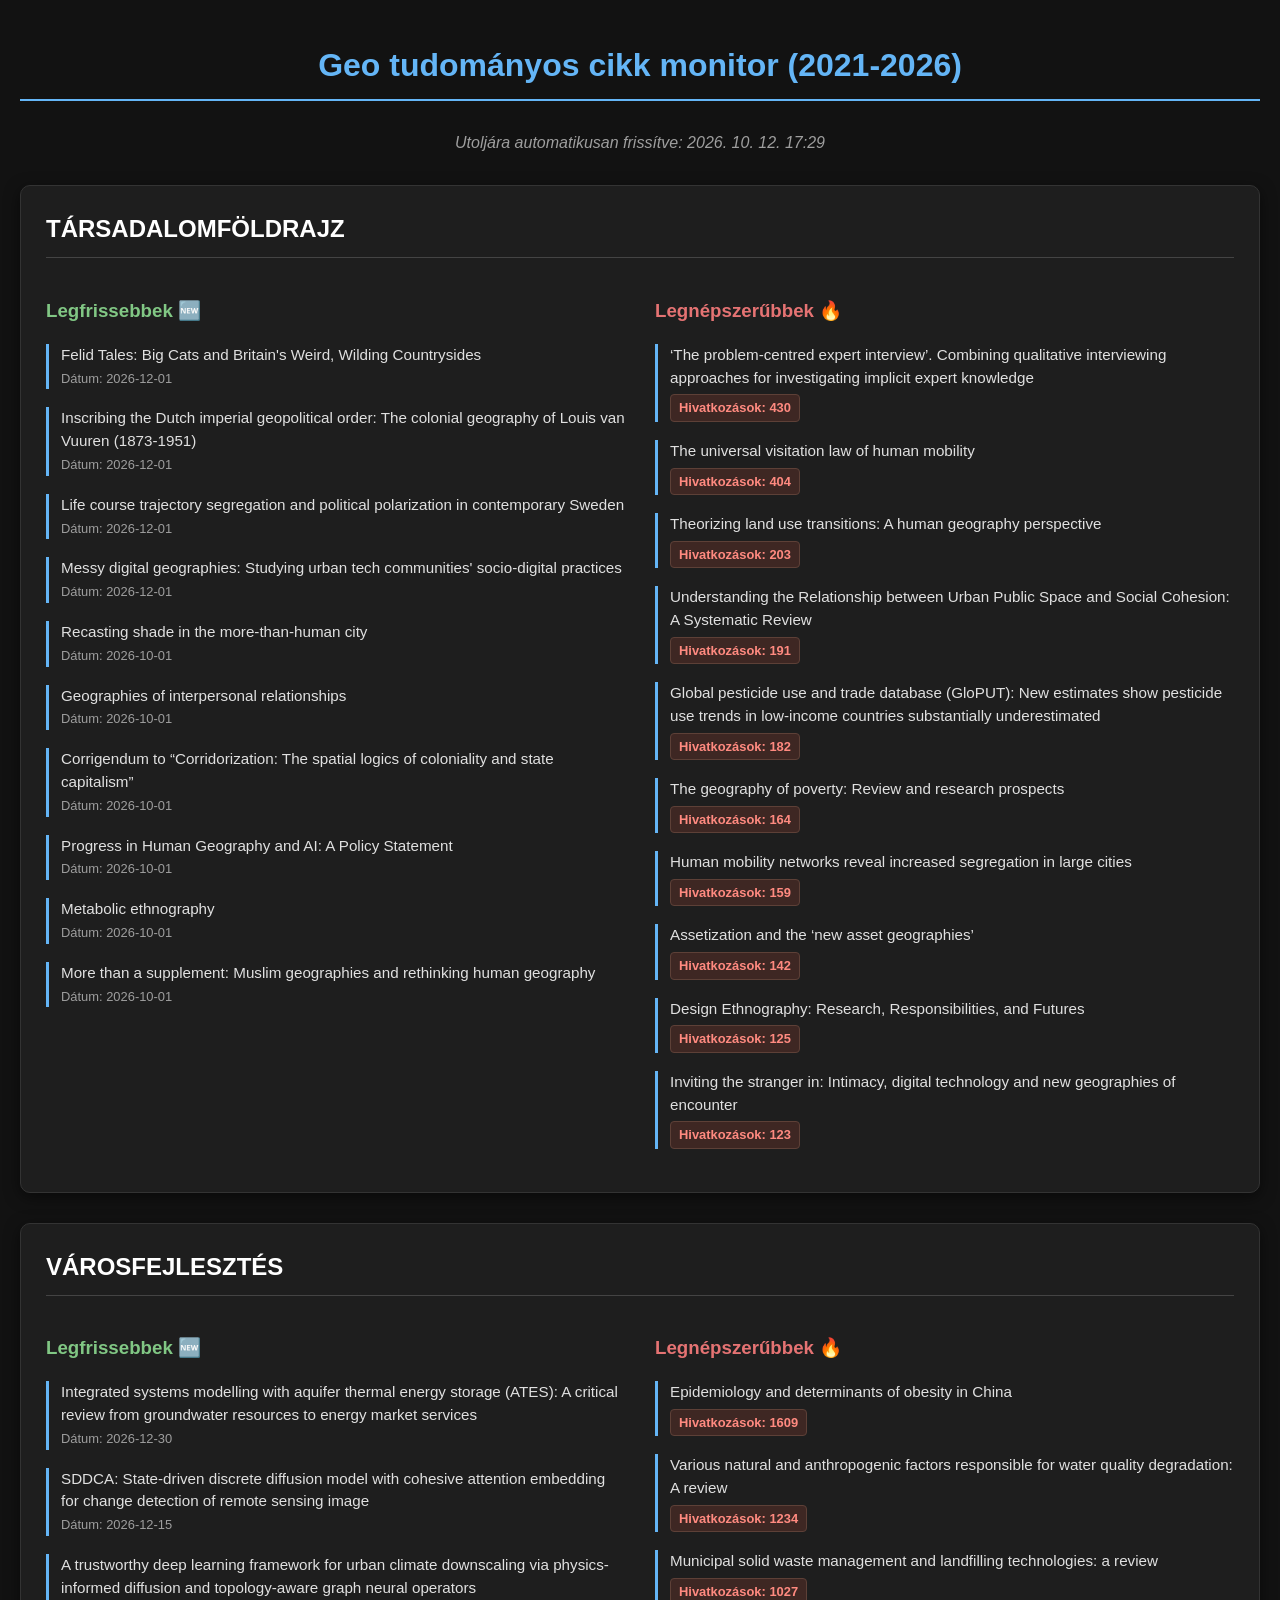
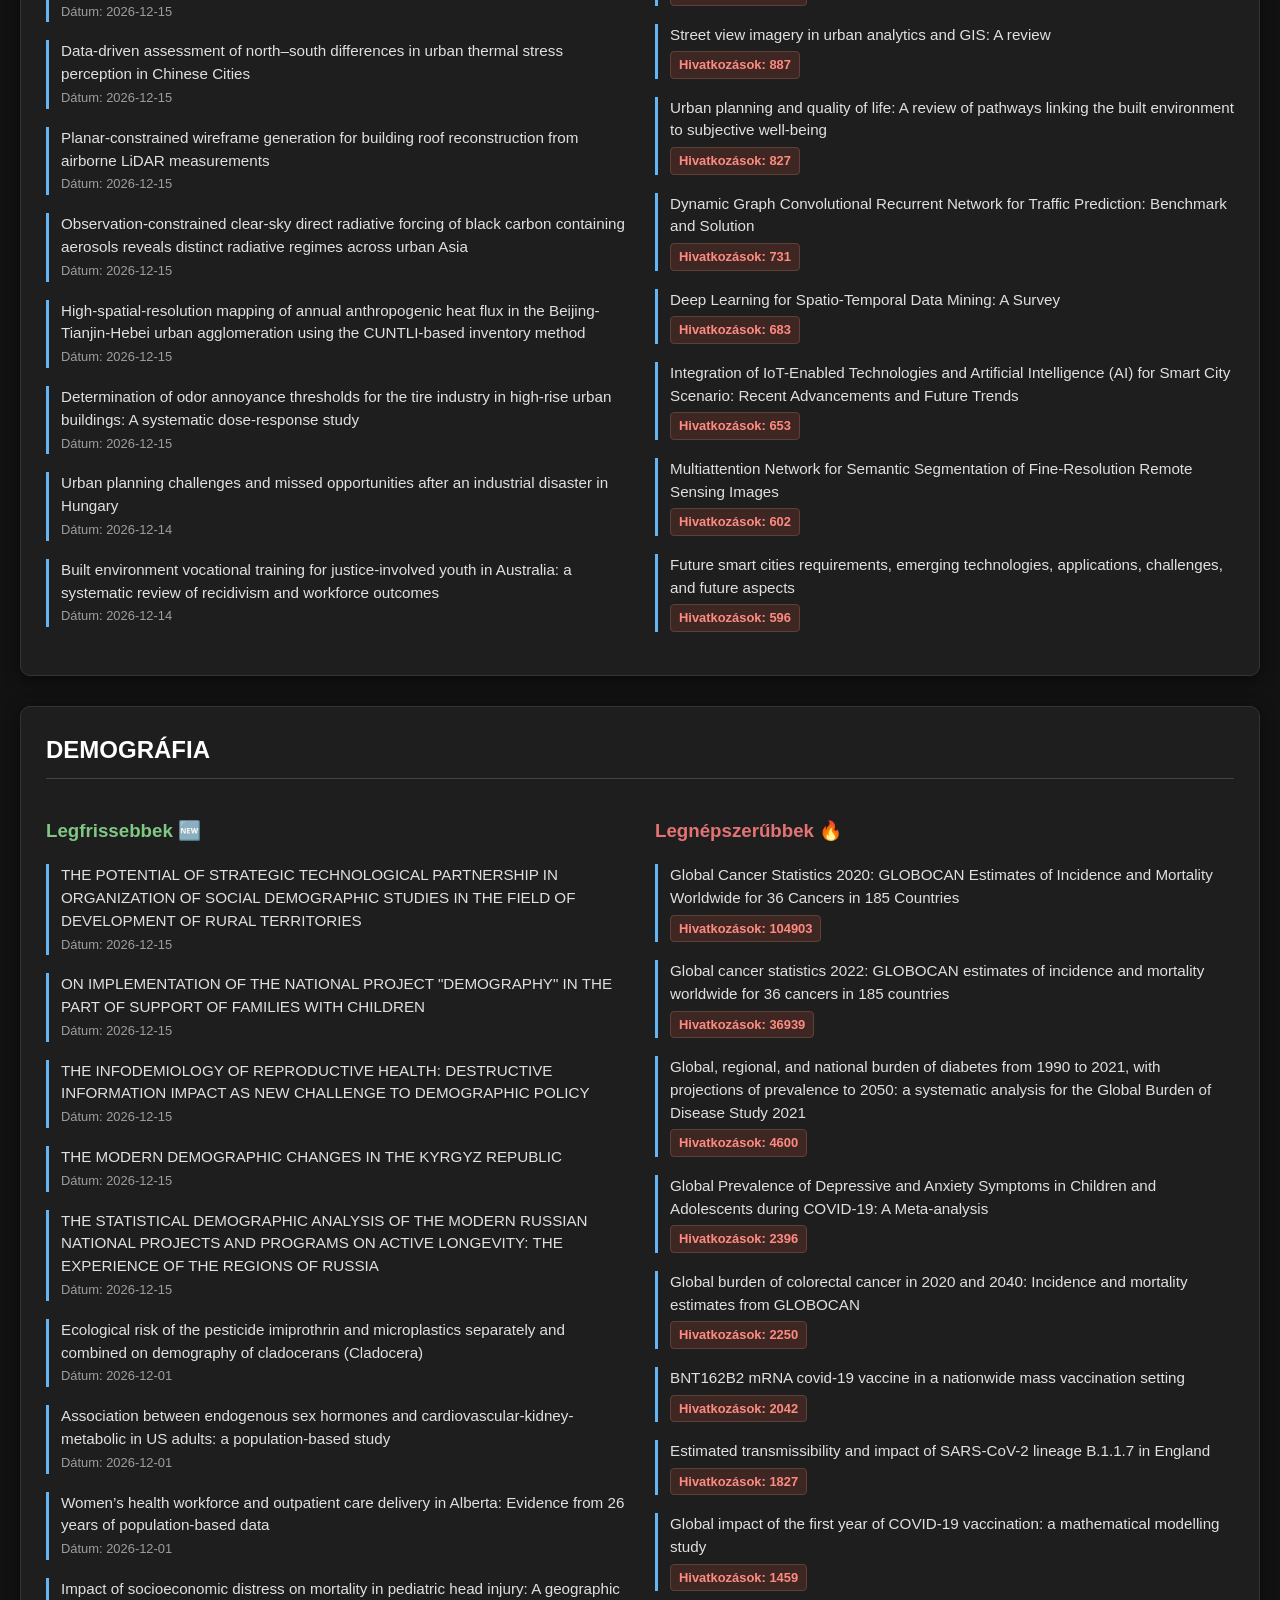
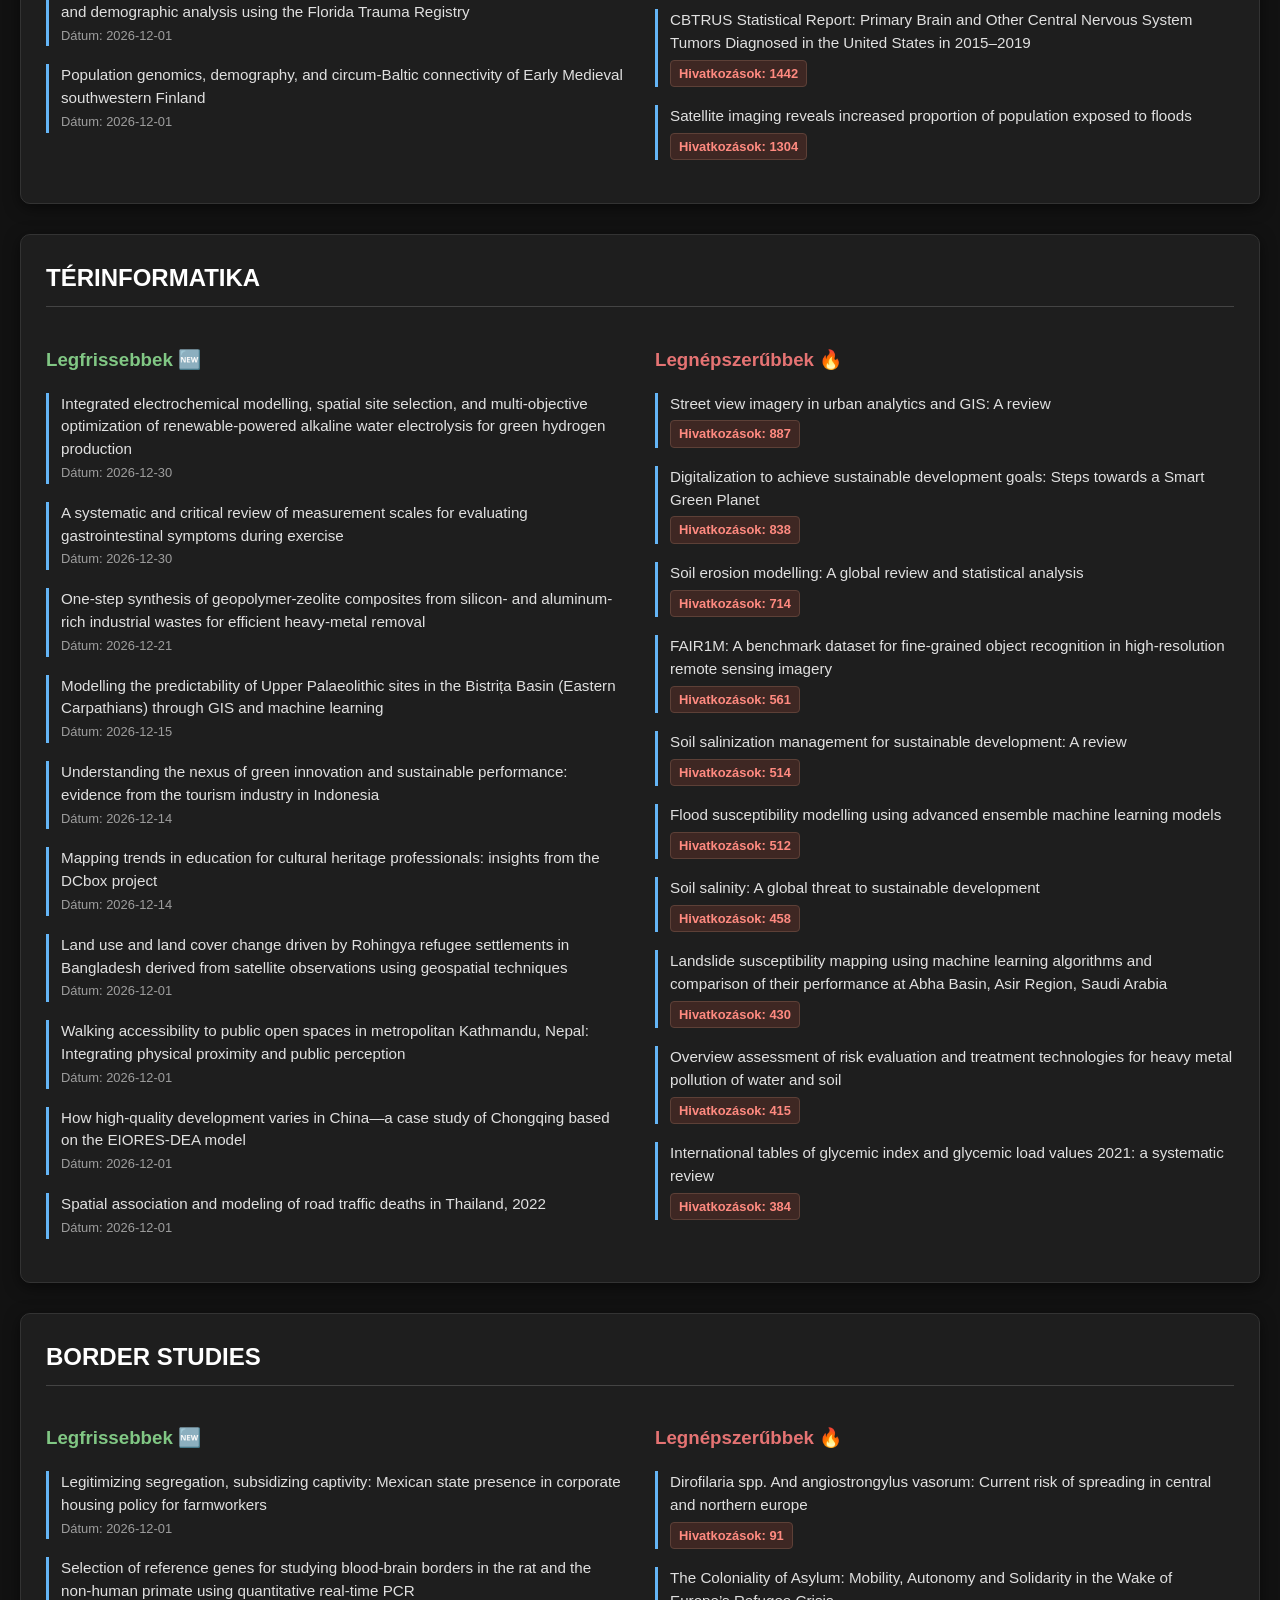
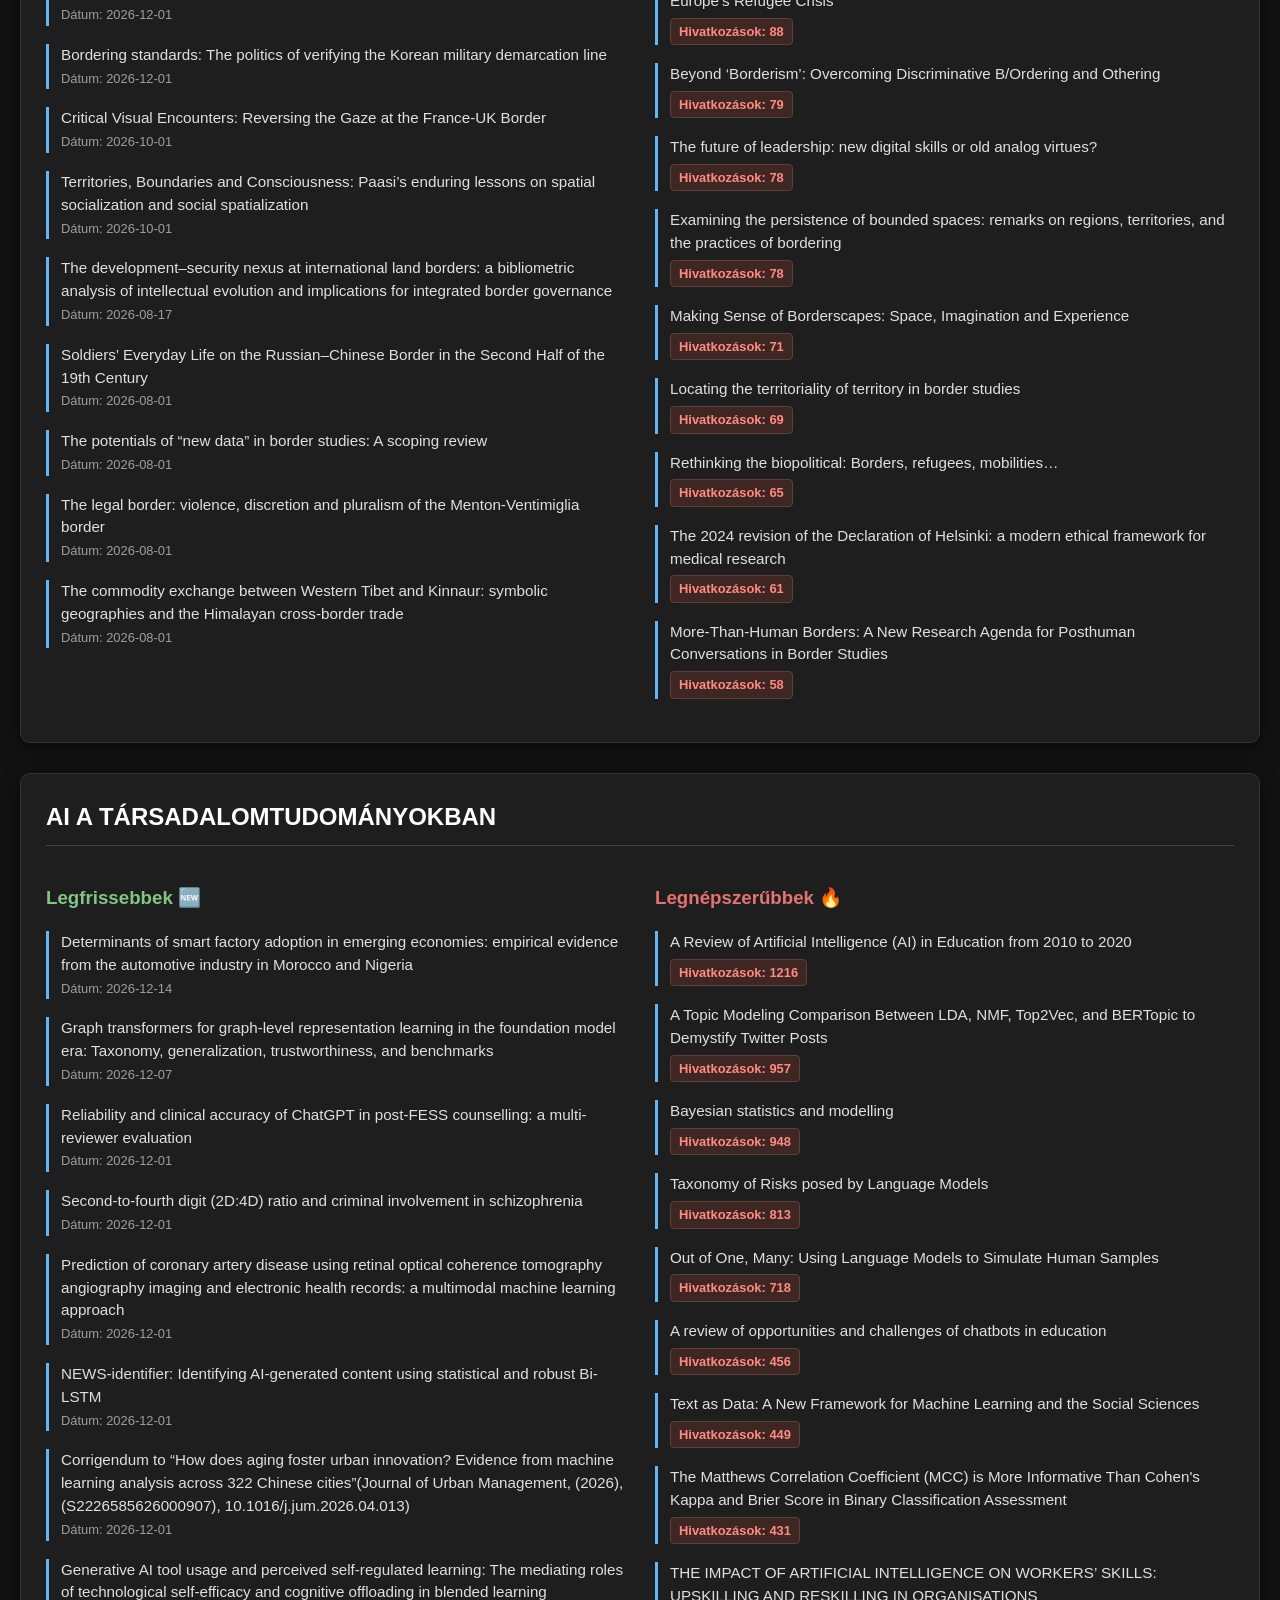
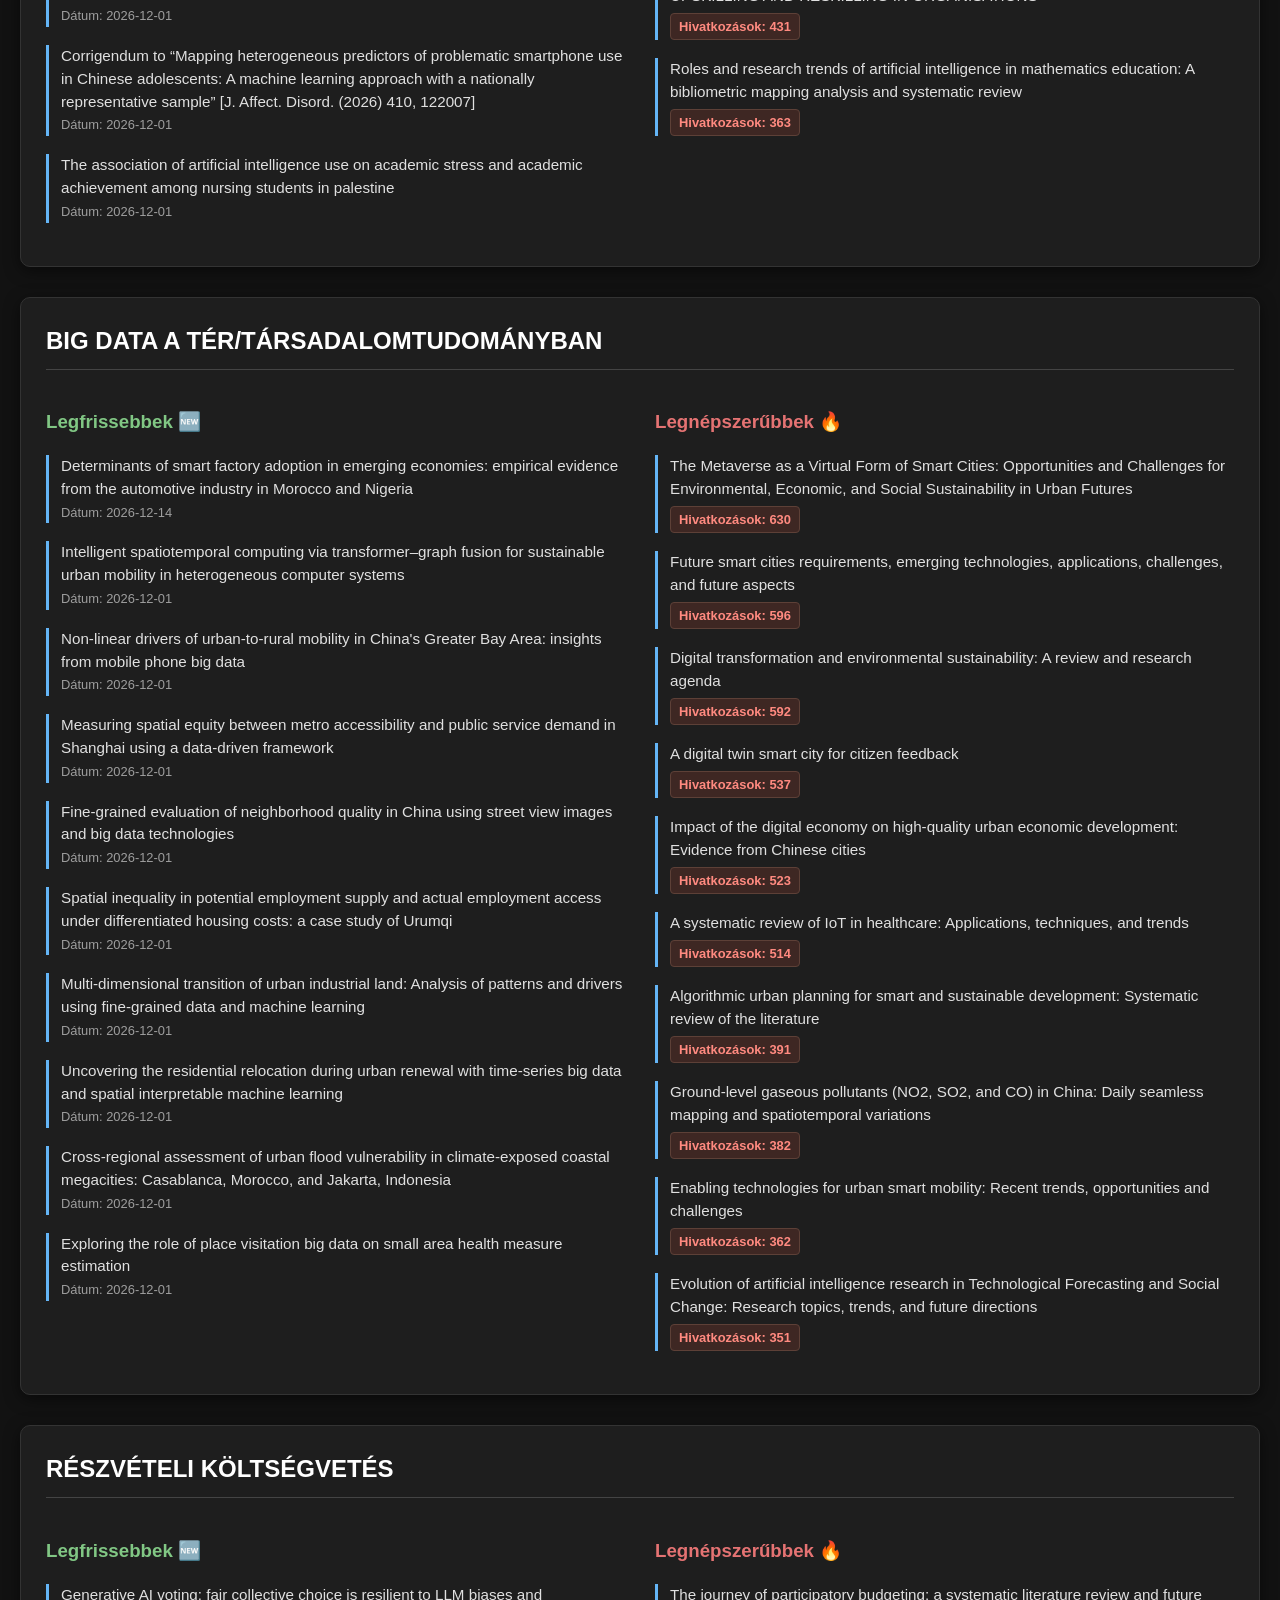
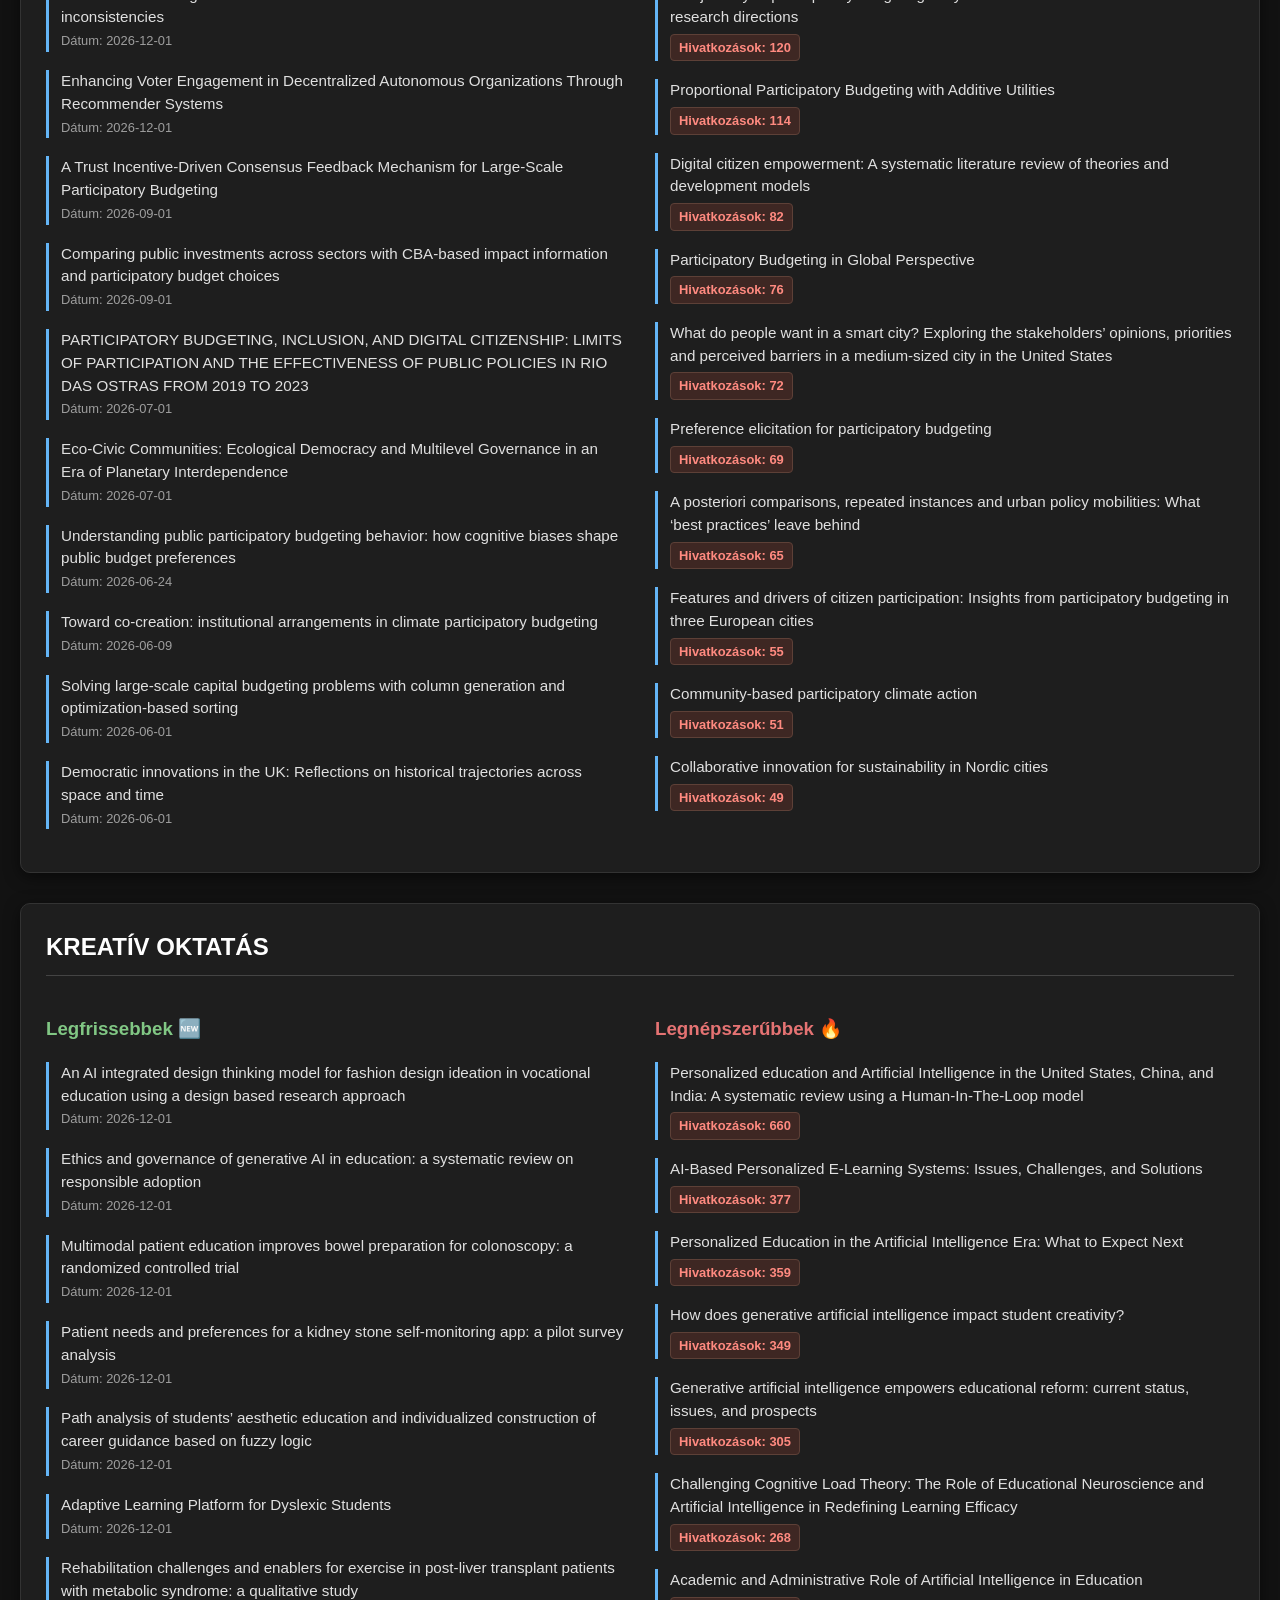
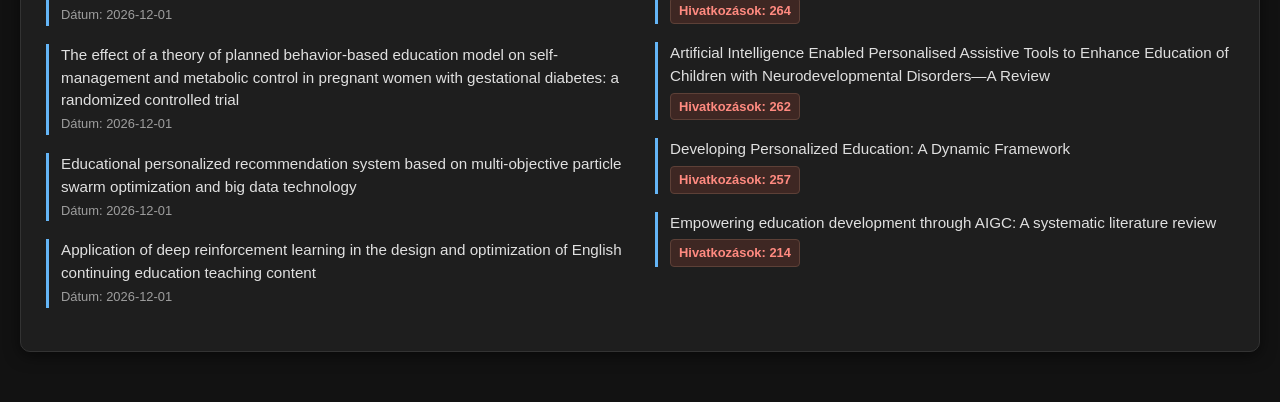
==== commit 7e511a77: "Automatikus heti frissítés 🤖" ====
--- a/index.html
+++ b/index.html
@@ -40,8 +40,8 @@
 <body>
     <div class="container">
         <h1>Geo tudományos cikk monitor (2021-2026)</h1>
-        <div class="update-info">Utoljára automatikusan frissítve: 2026. 10. 05. 16:53</div>
-        <div class='theme-section'><h2>TÁRSADALOMFÖLDRAJZ</h2><div class='grid'><div><h3 class='title-latest'>Legfrissebbek 🆕</h3><div class='article'><strong><a href='https://www.scopus.com/inward/record.uri?partnerID=HzOxMe3b&scp=105045352594&origin=inward' target='_blank'>Inscribing the Dutch imperial geopolitical order: The colonial geography of Louis van Vuuren (1873-1951)</a></strong><br><span class='date-info'>Dátum: 2026-12-01</span></div><div class='article'><strong><a href='https://www.scopus.com/inward/record.uri?partnerID=HzOxMe3b&scp=105046286803&origin=inward' target='_blank'>Life course trajectory segregation and political polarization in contemporary Sweden</a></strong><br><span class='date-info'>Dátum: 2026-12-01</span></div><div class='article'><strong><a href='https://www.scopus.com/inward/record.uri?partnerID=HzOxMe3b&scp=105046741313&origin=inward' target='_blank'>Messy digital geographies: Studying urban tech communities' socio-digital practices</a></strong><br><span class='date-info'>Dátum: 2026-12-01</span></div><div class='article'><strong><a href='https://www.scopus.com/inward/record.uri?partnerID=HzOxMe3b&scp=105034576654&origin=inward' target='_blank'>Geographies of interpersonal relationships</a></strong><br><span class='date-info'>Dátum: 2026-10-01</span></div><div class='article'><strong><a href='https://www.scopus.com/inward/record.uri?partnerID=HzOxMe3b&scp=105050292384&origin=inward' target='_blank'>Recasting shade in the more-than-human city</a></strong><br><span class='date-info'>Dátum: 2026-10-01</span></div><div class='article'><strong><a href='https://www.scopus.com/inward/record.uri?partnerID=HzOxMe3b&scp=105050461686&origin=inward' target='_blank'>Corrigendum to “Corridorization: The spatial logics of coloniality and state capitalism”</a></strong><br><span class='date-info'>Dátum: 2026-10-01</span></div><div class='article'><strong><a href='https://www.scopus.com/inward/record.uri?partnerID=HzOxMe3b&scp=105047800321&origin=inward' target='_blank'>Progress in Human Geography and AI: A Policy Statement</a></strong><br><span class='date-info'>Dátum: 2026-10-01</span></div><div class='article'><strong><a href='https://www.scopus.com/inward/record.uri?partnerID=HzOxMe3b&scp=105033028164&origin=inward' target='_blank'>Metabolic ethnography</a></strong><br><span class='date-info'>Dátum: 2026-10-01</span></div><div class='article'><strong><a href='https://www.scopus.com/inward/record.uri?partnerID=HzOxMe3b&scp=105033810273&origin=inward' target='_blank'>More than a supplement: Muslim geographies and rethinking human geography</a></strong><br><span class='date-info'>Dátum: 2026-10-01</span></div><div class='article'><strong><a href='https://www.scopus.com/inward/record.uri?partnerID=HzOxMe3b&scp=105047813851&origin=inward' target='_blank'>Genome-wide evidence for the local ancestry of the Agotes from Navarra, Spain</a></strong><br><span class='date-info'>Dátum: 2026-09-18</span></div></div><div><h3 class='title-popular'>Legnépszerűbbek 🔥</h3><div class='article'><strong><a href='https://www.scopus.com/inward/record.uri?partnerID=HzOxMe3b&scp=85085982019&origin=inward' target='_blank'>‘The problem-centred expert interview’. Combining qualitative interviewing approaches for investigating implicit expert knowledge</a></strong><br><span class='citations'>Hivatkozások: 429</span></div><div class='article'><strong><a href='https://www.scopus.com/inward/record.uri?partnerID=HzOxMe3b&scp=85106885893&origin=inward' target='_blank'>The universal visitation law of human mobility</a></strong><br><span class='citations'>Hivatkozások: 400</span></div><div class='article'><strong><a href='https://www.scopus.com/inward/record.uri?partnerID=HzOxMe3b&scp=85138509437&origin=inward' target='_blank'>Theorizing land use transitions: A human geography perspective</a></strong><br><span class='citations'>Hivatkozások: 202</span></div><div class='article'><strong><a href='https://www.scopus.com/inward/record.uri?partnerID=HzOxMe3b&scp=85187886536&origin=inward' target='_blank'>Understanding the Relationship between Urban Public Space and Social Cohesion: A Systematic Review</a></strong><br><span class='citations'>Hivatkozások: 188</span></div><div class='article'><strong><a href='https://www.scopus.com/inward/record.uri?partnerID=HzOxMe3b&scp=85160095980&origin=inward' target='_blank'>Global pesticide use and trade database (GloPUT): New estimates show pesticide use trends in low-income countries substantially underestimated</a></strong><br><span class='citations'>Hivatkozások: 182</span></div><div class='article'><strong><a href='https://www.scopus.com/inward/record.uri?partnerID=HzOxMe3b&scp=85060854799&origin=inward' target='_blank'>The geography of poverty: Review and research prospects</a></strong><br><span class='citations'>Hivatkozások: 164</span></div><div class='article'><strong><a href='https://www.scopus.com/inward/record.uri?partnerID=HzOxMe3b&scp=85177798591&origin=inward' target='_blank'>Human mobility networks reveal increased segregation in large cities</a></strong><br><span class='citations'>Hivatkozások: 158</span></div><div class='article'><strong><a href='https://www.scopus.com/inward/record.uri?partnerID=HzOxMe3b&scp=85142371577&origin=inward' target='_blank'>Assetization and the ‘new asset geographies’</a></strong><br><span class='citations'>Hivatkozások: 140</span></div><div class='article'><strong><a href='https://www.scopus.com/inward/record.uri?partnerID=HzOxMe3b&scp=85092288395&origin=inward' target='_blank'>Inviting the stranger in: Intimacy, digital technology and new geographies of encounter</a></strong><br><span class='citations'>Hivatkozások: 121</span></div><div class='article'><strong><a href='https://www.scopus.com/inward/record.uri?partnerID=HzOxMe3b&scp=85140558640&origin=inward' target='_blank'>Design Ethnography: Research, Responsibilities, and Futures</a></strong><br><span class='citations'>Hivatkozások: 120</span></div></div></div></div><div class='theme-section'><h2>VÁROSFEJLESZTÉS</h2><div class='grid'><div><h3 class='title-latest'>Legfrissebbek 🆕</h3><div class='article'><strong><a href='https://www.scopus.com/inward/record.uri?partnerID=HzOxMe3b&scp=105050466448&origin=inward' target='_blank'>Integrated systems modelling with aquifer thermal energy storage (ATES): A critical review from groundwater resources to energy market services</a></strong><br><span class='date-info'>Dátum: 2026-12-30</span></div><div class='article'><strong><a href='https://www.scopus.com/inward/record.uri?partnerID=HzOxMe3b&scp=105041433111&origin=inward' target='_blank'>SDDCA: State-driven discrete diffusion model with cohesive attention embedding for change detection of remote sensing image</a></strong><br><span class='date-info'>Dátum: 2026-12-15</span></div><div class='article'><strong><a href='https://www.scopus.com/inward/record.uri?partnerID=HzOxMe3b&scp=105042264511&origin=inward' target='_blank'>A trustworthy deep learning framework for urban climate downscaling via physics-informed diffusion and topology-aware graph neural operators</a></strong><br><span class='date-info'>Dátum: 2026-12-15</span></div><div class='article'><strong><a href='https://www.scopus.com/inward/record.uri?partnerID=HzOxMe3b&scp=105051902715&origin=inward' target='_blank'>Planar-constrained wireframe generation for building roof reconstruction from airborne LiDAR measurements</a></strong><br><span class='date-info'>Dátum: 2026-12-15</span></div><div class='article'><strong><a href='https://www.scopus.com/inward/record.uri?partnerID=HzOxMe3b&scp=105050684635&origin=inward' target='_blank'>Observation-constrained clear-sky direct radiative forcing of black carbon containing aerosols reveals distinct radiative regimes across urban Asia</a></strong><br><span class='date-info'>Dátum: 2026-12-15</span></div><div class='article'><strong><a href='https://www.scopus.com/inward/record.uri?partnerID=HzOxMe3b&scp=105030514685&origin=inward' target='_blank'>Urban planning challenges and missed opportunities after an industrial disaster in Hungary</a></strong><br><span class='date-info'>Dátum: 2026-12-14</span></div><div class='article'><strong><a href='https://www.scopus.com/inward/record.uri?partnerID=HzOxMe3b&scp=105043870324&origin=inward' target='_blank'>Built environment vocational training for justice-involved youth in Australia: a systematic review of recidivism and workforce outcomes</a></strong><br><span class='date-info'>Dátum: 2026-12-14</span></div><div class='article'><strong><a href='https://www.scopus.com/inward/record.uri?partnerID=HzOxMe3b&scp=105044047439&origin=inward' target='_blank'>Multi-scale vegetation cooling assessments for urban climate adaptation: a MAUP-informed NDVI–LST analysis in Shanghai</a></strong><br><span class='date-info'>Dátum: 2026-12-14</span></div><div class='article'><strong><a href='https://www.scopus.com/inward/record.uri?partnerID=HzOxMe3b&scp=85170521193&origin=inward' target='_blank'>Assemblage urbanism: the role of heritage in urban placemaking</a></strong><br><span class='date-info'>Dátum: 2026-12-14</span></div><div class='article'><strong><a href='https://www.scopus.com/inward/record.uri?partnerID=HzOxMe3b&scp=105047773398&origin=inward' target='_blank'>Home gardens in dry lands: factors influencing residents' engagement in semi-arid Ghana</a></strong><br><span class='date-info'>Dátum: 2026-12-14</span></div></div><div><h3 class='title-popular'>Legnépszerűbbek 🔥</h3><div class='article'><strong><a href='https://www.scopus.com/inward/record.uri?partnerID=HzOxMe3b&scp=85106244298&origin=inward' target='_blank'>Epidemiology and determinants of obesity in China</a></strong><br><span class='citations'>Hivatkozások: 1605</span></div><div class='article'><strong><a href='https://www.scopus.com/inward/record.uri?partnerID=HzOxMe3b&scp=85115948371&origin=inward' target='_blank'>Various natural and anthropogenic factors responsible for water quality degradation: A review</a></strong><br><span class='citations'>Hivatkozások: 1231</span></div><div class='article'><strong><a href='https://www.scopus.com/inward/record.uri?partnerID=HzOxMe3b&scp=85091452044&origin=inward' target='_blank'>Municipal solid waste management and landfilling technologies: a review</a></strong><br><span class='citations'>Hivatkozások: 1024</span></div><div class='article'><strong><a href='https://www.scopus.com/inward/record.uri?partnerID=HzOxMe3b&scp=85112380512&origin=inward' target='_blank'>Street view imagery in urban analytics and GIS: A review</a></strong><br><span class='citations'>Hivatkozások: 881</span></div><div class='article'><strong><a href='https://www.scopus.com/inward/record.uri?partnerID=HzOxMe3b&scp=85107157451&origin=inward' target='_blank'>Urban planning and quality of life: A review of pathways linking the built environment to subjective well-being</a></strong><br><span class='citations'>Hivatkozások: 825</span></div><div class='article'><strong><a href='https://www.scopus.com/inward/record.uri?partnerID=HzOxMe3b&scp=85149369270&origin=inward' target='_blank'>Dynamic Graph Convolutional Recurrent Network for Traffic Prediction: Benchmark and Solution</a></strong><br><span class='citations'>Hivatkozások: 726</span></div><div class='article'><strong><a href='https://www.scopus.com/inward/record.uri?partnerID=HzOxMe3b&scp=85134172353&origin=inward' target='_blank'>Deep Learning for Spatio-Temporal Data Mining: A Survey</a></strong><br><span class='citations'>Hivatkozások: 680</span></div><div class='article'><strong><a href='https://www.scopus.com/inward/record.uri?partnerID=HzOxMe3b&scp=85161585749&origin=inward' target='_blank'>Integration of IoT-Enabled Technologies and Artificial Intelligence (AI) for Smart City Scenario: Recent Advancements and Future Trends</a></strong><br><span class='citations'>Hivatkozások: 652</span></div><div class='article'><strong><a href='https://www.scopus.com/inward/record.uri?partnerID=HzOxMe3b&scp=85110895550&origin=inward' target='_blank'>Multiattention Network for Semantic Segmentation of Fine-Resolution Remote Sensing Images</a></strong><br><span class='citations'>Hivatkozások: 603</span></div><div class='article'><strong><a href='https://www.scopus.com/inward/record.uri?partnerID=HzOxMe3b&scp=85132844257&origin=inward' target='_blank'>Future smart cities requirements, emerging technologies, applications, challenges, and future aspects</a></strong><br><span class='citations'>Hivatkozások: 595</span></div></div></div></div><div class='theme-section'><h2>DEMOGRÁFIA</h2><div class='grid'><div><h3 class='title-latest'>Legfrissebbek 🆕</h3><div class='article'><strong><a href='https://www.scopus.com/inward/record.uri?partnerID=HzOxMe3b&scp=105030899387&origin=inward' target='_blank'>THE POTENTIAL OF STRATEGIC TECHNOLOGICAL PARTNERSHIP IN ORGANIZATION OF SOCIAL DEMOGRAPHIC STUDIES IN THE FIELD OF DEVELOPMENT OF RURAL TERRITORIES</a></strong><br><span class='date-info'>Dátum: 2026-12-15</span></div><div class='article'><strong><a href='https://www.scopus.com/inward/record.uri?partnerID=HzOxMe3b&scp=105036795949&origin=inward' target='_blank'>ON IMPLEMENTATION OF THE NATIONAL PROJECT "DEMOGRAPHY" IN THE PART OF SUPPORT OF FAMILIES WITH CHILDREN</a></strong><br><span class='date-info'>Dátum: 2026-12-15</span></div><div class='article'><strong><a href='https://www.scopus.com/inward/record.uri?partnerID=HzOxMe3b&scp=105044983030&origin=inward' target='_blank'>THE INFODEMIOLOGY OF REPRODUCTIVE HEALTH: DESTRUCTIVE INFORMATION IMPACT AS NEW CHALLENGE TO DEMOGRAPHIC POLICY</a></strong><br><span class='date-info'>Dátum: 2026-12-15</span></div><div class='article'><strong><a href='https://www.scopus.com/inward/record.uri?partnerID=HzOxMe3b&scp=105044769655&origin=inward' target='_blank'>THE MODERN DEMOGRAPHIC CHANGES IN THE KYRGYZ REPUBLIC</a></strong><br><span class='date-info'>Dátum: 2026-12-15</span></div><div class='article'><strong><a href='https://www.scopus.com/inward/record.uri?partnerID=HzOxMe3b&scp=105036792580&origin=inward' target='_blank'>THE STATISTICAL DEMOGRAPHIC ANALYSIS OF THE MODERN RUSSIAN NATIONAL PROJECTS AND PROGRAMS ON ACTIVE LONGEVITY: THE EXPERIENCE OF THE REGIONS OF RUSSIA</a></strong><br><span class='date-info'>Dátum: 2026-12-15</span></div><div class='article'><strong><a href='https://www.scopus.com/inward/record.uri?partnerID=HzOxMe3b&scp=105051183962&origin=inward' target='_blank'>Ecological risk of the pesticide imiprothrin and microplastics separately and combined on demography of cladocerans (Cladocera)</a></strong><br><span class='date-info'>Dátum: 2026-12-01</span></div><div class='article'><strong><a href='https://www.scopus.com/inward/record.uri?partnerID=HzOxMe3b&scp=105050463982&origin=inward' target='_blank'>Women’s health workforce and outpatient care delivery in Alberta: Evidence from 26 years of population-based data</a></strong><br><span class='date-info'>Dátum: 2026-12-01</span></div><div class='article'><strong><a href='https://www.scopus.com/inward/record.uri?partnerID=HzOxMe3b&scp=105027165810&origin=inward' target='_blank'>Determinants of quality antenatal care among adolescent girls and women in Sierra leone: insights from the 2019 demographic health survey</a></strong><br><span class='date-info'>Dátum: 2026-12-01</span></div><div class='article'><strong><a href='https://www.scopus.com/inward/record.uri?partnerID=HzOxMe3b&scp=105046318799&origin=inward' target='_blank'>Association between endogenous sex hormones and cardiovascular-kidney-metabolic in US adults: a population-based study</a></strong><br><span class='date-info'>Dátum: 2026-12-01</span></div><div class='article'><strong><a href='https://www.scopus.com/inward/record.uri?partnerID=HzOxMe3b&scp=105050382375&origin=inward' target='_blank'>Population genomics, demography, and circum-Baltic connectivity of Early Medieval southwestern Finland</a></strong><br><span class='date-info'>Dátum: 2026-12-01</span></div></div><div><h3 class='title-popular'>Legnépszerűbbek 🔥</h3><div class='article'><strong><a href='https://www.scopus.com/inward/record.uri?partnerID=HzOxMe3b&scp=85100345654&origin=inward' target='_blank'>Global Cancer Statistics 2020: GLOBOCAN Estimates of Incidence and Mortality Worldwide for 36 Cancers in 185 Countries</a></strong><br><span class='citations'>Hivatkozások: 104653</span></div><div class='article'><strong><a href='https://www.scopus.com/inward/record.uri?partnerID=HzOxMe3b&scp=85189960282&origin=inward' target='_blank'>Global cancer statistics 2022: GLOBOCAN estimates of incidence and mortality worldwide for 36 cancers in 185 countries</a></strong><br><span class='citations'>Hivatkozások: 36480</span></div><div class='article'><strong><a href='https://www.scopus.com/inward/record.uri?partnerID=HzOxMe3b&scp=85164436395&origin=inward' target='_blank'>Global, regional, and national burden of diabetes from 1990 to 2021, with projections of prevalence to 2050: a systematic analysis for the Global Burden of Disease Study 2021</a></strong><br><span class='citations'>Hivatkozások: 4568</span></div><div class='article'><strong><a href='https://www.scopus.com/inward/record.uri?partnerID=HzOxMe3b&scp=85112251232&origin=inward' target='_blank'>Global Prevalence of Depressive and Anxiety Symptoms in Children and Adolescents during COVID-19: A Meta-analysis</a></strong><br><span class='citations'>Hivatkozások: 2391</span></div><div class='article'><strong><a href='https://www.scopus.com/inward/record.uri?partnerID=HzOxMe3b&scp=85145645772&origin=inward' target='_blank'>Global burden of colorectal cancer in 2020 and 2040: Incidence and mortality estimates from GLOBOCAN</a></strong><br><span class='citations'>Hivatkozások: 2230</span></div><div class='article'><strong><a href='https://www.scopus.com/inward/record.uri?partnerID=HzOxMe3b&scp=85103719376&origin=inward' target='_blank'>BNT162B2 mRNA covid-19 vaccine in a nationwide mass vaccination setting</a></strong><br><span class='citations'>Hivatkozások: 2041</span></div><div class='article'><strong><a href='https://www.scopus.com/inward/record.uri?partnerID=HzOxMe3b&scp=85103486726&origin=inward' target='_blank'>Estimated transmissibility and impact of SARS-CoV-2 lineage B.1.1.7 in England</a></strong><br><span class='citations'>Hivatkozások: 1827</span></div><div class='article'><strong><a href='https://www.scopus.com/inward/record.uri?partnerID=HzOxMe3b&scp=85136522560&origin=inward' target='_blank'>Global impact of the first year of COVID-19 vaccination: a mathematical modelling study</a></strong><br><span class='citations'>Hivatkozások: 1456</span></div><div class='article'><strong><a href='https://www.scopus.com/inward/record.uri?partnerID=HzOxMe3b&scp=85139572491&origin=inward' target='_blank'>CBTRUS Statistical Report: Primary Brain and Other Central Nervous System Tumors Diagnosed in the United States in 2015–2019</a></strong><br><span class='citations'>Hivatkozások: 1434</span></div><div class='article'><strong><a href='https://www.scopus.com/inward/record.uri?partnerID=HzOxMe3b&scp=85112019173&origin=inward' target='_blank'>Satellite imaging reveals increased proportion of population exposed to floods</a></strong><br><span class='citations'>Hivatkozások: 1293</span></div></div></div></div><div class='theme-section'><h2>TÉRINFORMATIKA</h2><div class='grid'><div><h3 class='title-latest'>Legfrissebbek 🆕</h3><div class='article'><strong><a href='https://www.scopus.com/inward/record.uri?partnerID=HzOxMe3b&scp=105050542379&origin=inward' target='_blank'>Integrated electrochemical modelling, spatial site selection, and multi-objective optimization of renewable-powered alkaline water electrolysis for green hydrogen production</a></strong><br><span class='date-info'>Dátum: 2026-12-30</span></div><div class='article'><strong><a href='https://www.scopus.com/inward/record.uri?partnerID=HzOxMe3b&scp=105051361102&origin=inward' target='_blank'>One-step synthesis of geopolymer-zeolite composites from silicon- and aluminum-rich industrial wastes for efficient heavy-metal removal</a></strong><br><span class='date-info'>Dátum: 2026-12-21</span></div><div class='article'><strong><a href='https://www.scopus.com/inward/record.uri?partnerID=HzOxMe3b&scp=105051591299&origin=inward' target='_blank'>Modelling the predictability of Upper Palaeolithic sites in the Bistrița Basin (Eastern Carpathians) through GIS and machine learning</a></strong><br><span class='date-info'>Dátum: 2026-12-15</span></div><div class='article'><strong><a href='https://www.scopus.com/inward/record.uri?partnerID=HzOxMe3b&scp=105043337534&origin=inward' target='_blank'>Understanding the nexus of green innovation and sustainable performance: evidence from the tourism industry in Indonesia</a></strong><br><span class='date-info'>Dátum: 2026-12-14</span></div><div class='article'><strong><a href='https://www.scopus.com/inward/record.uri?partnerID=HzOxMe3b&scp=105041221529&origin=inward' target='_blank'>Mapping trends in education for cultural heritage professionals: insights from the DCbox project</a></strong><br><span class='date-info'>Dátum: 2026-12-14</span></div><div class='article'><strong><a href='https://www.scopus.com/inward/record.uri?partnerID=HzOxMe3b&scp=105049365693&origin=inward' target='_blank'>Optimizing service accessibility using GIS-driven and genetic algorithms for sustainable neighborhoods</a></strong><br><span class='date-info'>Dátum: 2026-12-01</span></div><div class='article'><strong><a href='https://www.scopus.com/inward/record.uri?partnerID=HzOxMe3b&scp=105036692987&origin=inward' target='_blank'>Walking accessibility to public open spaces in metropolitan Kathmandu, Nepal: Integrating physical proximity and public perception</a></strong><br><span class='date-info'>Dátum: 2026-12-01</span></div><div class='article'><strong><a href='https://www.scopus.com/inward/record.uri?partnerID=HzOxMe3b&scp=105037708642&origin=inward' target='_blank'>Spatial association and modeling of road traffic deaths in Thailand, 2022</a></strong><br><span class='date-info'>Dátum: 2026-12-01</span></div><div class='article'><strong><a href='https://www.scopus.com/inward/record.uri?partnerID=HzOxMe3b&scp=105048780132&origin=inward' target='_blank'>Land use and land cover change driven by Rohingya refugee settlements in Bangladesh derived from satellite observations using geospatial techniques</a></strong><br><span class='date-info'>Dátum: 2026-12-01</span></div><div class='article'><strong><a href='https://www.scopus.com/inward/record.uri?partnerID=HzOxMe3b&scp=105029768645&origin=inward' target='_blank'>How high-quality development varies in China—a case study of Chongqing based on the EIORES-DEA model</a></strong><br><span class='date-info'>Dátum: 2026-12-01</span></div></div><div><h3 class='title-popular'>Legnépszerűbbek 🔥</h3><div class='article'><strong><a href='https://www.scopus.com/inward/record.uri?partnerID=HzOxMe3b&scp=85112380512&origin=inward' target='_blank'>Street view imagery in urban analytics and GIS: A review</a></strong><br><span class='citations'>Hivatkozások: 881</span></div><div class='article'><strong><a href='https://www.scopus.com/inward/record.uri?partnerID=HzOxMe3b&scp=85108885719&origin=inward' target='_blank'>Digitalization to achieve sustainable development goals: Steps towards a Smart Green Planet</a></strong><br><span class='citations'>Hivatkozások: 833</span></div><div class='article'><strong><a href='https://www.scopus.com/inward/record.uri?partnerID=HzOxMe3b&scp=85102969281&origin=inward' target='_blank'>Soil erosion modelling: A global review and statistical analysis</a></strong><br><span class='citations'>Hivatkozások: 711</span></div><div class='article'><strong><a href='https://www.scopus.com/inward/record.uri?partnerID=HzOxMe3b&scp=85122221459&origin=inward' target='_blank'>FAIR1M: A benchmark dataset for fine-grained object recognition in high-resolution remote sensing imagery</a></strong><br><span class='citations'>Hivatkozások: 560</span></div><div class='article'><strong><a href='https://www.scopus.com/inward/record.uri?partnerID=HzOxMe3b&scp=85092156736&origin=inward' target='_blank'>Soil salinization management for sustainable development: A review</a></strong><br><span class='citations'>Hivatkozások: 512</span></div><div class='article'><strong><a href='https://www.scopus.com/inward/record.uri?partnerID=HzOxMe3b&scp=85099699170&origin=inward' target='_blank'>Flood susceptibility modelling using advanced ensemble machine learning models</a></strong><br><span class='citations'>Hivatkozások: 511</span></div><div class='article'><strong><a href='https://www.scopus.com/inward/record.uri?partnerID=HzOxMe3b&scp=85118256504&origin=inward' target='_blank'>Soil salinity: A global threat to sustainable development</a></strong><br><span class='citations'>Hivatkozások: 453</span></div><div class='article'><strong><a href='https://www.scopus.com/inward/record.uri?partnerID=HzOxMe3b&scp=85097408247&origin=inward' target='_blank'>Landslide susceptibility mapping using machine learning algorithms and comparison of their performance at Abha Basin, Asir Region, Saudi Arabia</a></strong><br><span class='citations'>Hivatkozások: 427</span></div><div class='article'><strong><a href='https://www.scopus.com/inward/record.uri?partnerID=HzOxMe3b&scp=85140304574&origin=inward' target='_blank'>Overview assessment of risk evaluation and treatment technologies for heavy metal pollution of water and soil</a></strong><br><span class='citations'>Hivatkozások: 414</span></div><div class='article'><strong><a href='https://www.scopus.com/inward/record.uri?partnerID=HzOxMe3b&scp=85121950351&origin=inward' target='_blank'>International tables of glycemic index and glycemic load values 2021: a systematic review</a></strong><br><span class='citations'>Hivatkozások: 381</span></div></div></div></div><div class='theme-section'><h2>BORDER STUDIES</h2><div class='grid'><div><h3 class='title-latest'>Legfrissebbek 🆕</h3><div class='article'><strong><a href='https://www.scopus.com/inward/record.uri?partnerID=HzOxMe3b&scp=105051148956&origin=inward' target='_blank'>Selection of reference genes for studying blood-brain borders in the rat and the non-human primate using quantitative real-time PCR</a></strong><br><span class='date-info'>Dátum: 2026-12-01</span></div><div class='article'><strong><a href='https://www.scopus.com/inward/record.uri?partnerID=HzOxMe3b&scp=105048777434&origin=inward' target='_blank'>Bordering standards: The politics of verifying the Korean military demarcation line</a></strong><br><span class='date-info'>Dátum: 2026-12-01</span></div><div class='article'><strong><a href='https://www.scopus.com/inward/record.uri?partnerID=HzOxMe3b&scp=105039962289&origin=inward' target='_blank'>Critical Visual Encounters: Reversing the Gaze at the France-UK Border</a></strong><br><span class='date-info'>Dátum: 2026-10-01</span></div><div class='article'><strong><a href='https://www.scopus.com/inward/record.uri?partnerID=HzOxMe3b&scp=105034210195&origin=inward' target='_blank'>Territories, Boundaries and Consciousness: Paasi’s enduring lessons on spatial socialization and social spatialization</a></strong><br><span class='date-info'>Dátum: 2026-10-01</span></div><div class='article'><strong><a href='https://www.scopus.com/inward/record.uri?partnerID=HzOxMe3b&scp=105051320130&origin=inward' target='_blank'>The development–security nexus at international land borders: a bibliometric analysis of intellectual evolution and implications for integrated border governance</a></strong><br><span class='date-info'>Dátum: 2026-08-17</span></div><div class='article'><strong><a href='https://www.scopus.com/inward/record.uri?partnerID=HzOxMe3b&scp=105048866823&origin=inward' target='_blank'>Soldiers’ Everyday Life on the Russian–Chinese Border in the Second Half of the 19th Century</a></strong><br><span class='date-info'>Dátum: 2026-08-01</span></div><div class='article'><strong><a href='https://www.scopus.com/inward/record.uri?partnerID=HzOxMe3b&scp=105041560006&origin=inward' target='_blank'>The potentials of “new data” in border studies: A scoping review</a></strong><br><span class='date-info'>Dátum: 2026-08-01</span></div><div class='article'><strong><a href='https://www.scopus.com/inward/record.uri?partnerID=HzOxMe3b&scp=105037750272&origin=inward' target='_blank'>The legal border: violence, discretion and pluralism of the Menton-Ventimiglia border</a></strong><br><span class='date-info'>Dátum: 2026-08-01</span></div><div class='article'><strong><a href='https://www.scopus.com/inward/record.uri?partnerID=HzOxMe3b&scp=105044947019&origin=inward' target='_blank'>The commodity exchange between Western Tibet and Kinnaur: symbolic geographies and the Himalayan cross-border trade</a></strong><br><span class='date-info'>Dátum: 2026-08-01</span></div><div class='article'><strong><a href='https://www.scopus.com/inward/record.uri?partnerID=HzOxMe3b&scp=105030364714&origin=inward' target='_blank'>Bordering after nature, like an animal and beyond</a></strong><br><span class='date-info'>Dátum: 2026-08-01</span></div></div><div><h3 class='title-popular'>Legnépszerűbbek 🔥</h3><div class='article'><strong><a href='https://www.scopus.com/inward/record.uri?partnerID=HzOxMe3b&scp=85116888534&origin=inward' target='_blank'>Dirofilaria spp. And angiostrongylus vasorum: Current risk of spreading in central and northern europe</a></strong><br><span class='citations'>Hivatkozások: 90</span></div><div class='article'><strong><a href='https://www.scopus.com/inward/record.uri?partnerID=HzOxMe3b&scp=105014310537&origin=inward' target='_blank'>The Coloniality of Asylum: Mobility, Autonomy and Solidarity in the Wake of Europe’s Refugee Crisis</a></strong><br><span class='citations'>Hivatkozások: 86</span></div><div class='article'><strong><a href='https://www.scopus.com/inward/record.uri?partnerID=HzOxMe3b&scp=85100174279&origin=inward' target='_blank'>Beyond ‘Borderism’: Overcoming Discriminative B/Ordering and Othering</a></strong><br><span class='citations'>Hivatkozások: 79</span></div><div class='article'><strong><a href='https://www.scopus.com/inward/record.uri?partnerID=HzOxMe3b&scp=85122864260&origin=inward' target='_blank'>Examining the persistence of bounded spaces: remarks on regions, territories, and the practices of bordering</a></strong><br><span class='citations'>Hivatkozások: 78</span></div><div class='article'><strong><a href='https://www.scopus.com/inward/record.uri?partnerID=HzOxMe3b&scp=85146257031&origin=inward' target='_blank'>The future of leadership: new digital skills or old analog virtues?</a></strong><br><span class='citations'>Hivatkozások: 77</span></div><div class='article'><strong><a href='https://www.scopus.com/inward/record.uri?partnerID=HzOxMe3b&scp=85074719314&origin=inward' target='_blank'>Making Sense of Borderscapes: Space, Imagination and Experience</a></strong><br><span class='citations'>Hivatkozások: 71</span></div><div class='article'><strong><a href='https://www.scopus.com/inward/record.uri?partnerID=HzOxMe3b&scp=85122610275&origin=inward' target='_blank'>Locating the territoriality of territory in border studies</a></strong><br><span class='citations'>Hivatkozások: 68</span></div><div class='article'><strong><a href='https://www.scopus.com/inward/record.uri?partnerID=HzOxMe3b&scp=85101247940&origin=inward' target='_blank'>Rethinking the biopolitical: Borders, refugees, mobilities…</a></strong><br><span class='citations'>Hivatkozások: 64</span></div><div class='article'><strong><a href='https://www.scopus.com/inward/record.uri?partnerID=HzOxMe3b&scp=105000924773&origin=inward' target='_blank'>The 2024 revision of the Declaration of Helsinki: a modern ethical framework for medical research</a></strong><br><span class='citations'>Hivatkozások: 60</span></div><div class='article'><strong><a href='https://www.scopus.com/inward/record.uri?partnerID=HzOxMe3b&scp=85147040491&origin=inward' target='_blank'>More-Than-Human Borders: A New Research Agenda for Posthuman Conversations in Border Studies</a></strong><br><span class='citations'>Hivatkozások: 57</span></div></div></div></div><div class='theme-section'><h2>AI A TÁRSADALOMTUDOMÁNYOKBAN</h2><div class='grid'><div><h3 class='title-latest'>Legfrissebbek 🆕</h3><div class='article'><strong><a href='https://www.scopus.com/inward/record.uri?partnerID=HzOxMe3b&scp=105049146615&origin=inward' target='_blank'>Graph transformers for graph-level representation learning in the foundation model era: Taxonomy, generalization, trustworthiness, and benchmarks</a></strong><br><span class='date-info'>Dátum: 2026-12-07</span></div><div class='article'><strong><a href='https://www.scopus.com/inward/record.uri?partnerID=HzOxMe3b&scp=105044528745&origin=inward' target='_blank'>Reliability and clinical accuracy of ChatGPT in post-FESS counselling: a multi-reviewer evaluation</a></strong><br><span class='date-info'>Dátum: 2026-12-01</span></div><div class='article'><strong><a href='https://www.scopus.com/inward/record.uri?partnerID=HzOxMe3b&scp=105039116817&origin=inward' target='_blank'>Second-to-fourth digit (2D:4D) ratio and criminal involvement in schizophrenia</a></strong><br><span class='date-info'>Dátum: 2026-12-01</span></div><div class='article'><strong><a href='https://www.scopus.com/inward/record.uri?partnerID=HzOxMe3b&scp=105035312884&origin=inward' target='_blank'>Prediction of coronary artery disease using retinal optical coherence tomography angiography imaging and electronic health records: a multimodal machine learning approach</a></strong><br><span class='date-info'>Dátum: 2026-12-01</span></div><div class='article'><strong><a href='https://www.scopus.com/inward/record.uri?partnerID=HzOxMe3b&scp=105047994924&origin=inward' target='_blank'>NEWS-identifier: Identifying AI-generated content using statistical and robust Bi-LSTM</a></strong><br><span class='date-info'>Dátum: 2026-12-01</span></div><div class='article'><strong><a href='https://www.scopus.com/inward/record.uri?partnerID=HzOxMe3b&scp=105040532342&origin=inward' target='_blank'>Corrigendum to “How does aging foster urban innovation? Evidence from machine learning analysis across 322 Chinese cities”(Journal of Urban Management, (2026), (S2226585626000907), 10.1016/j.jum.2026.04.013)</a></strong><br><span class='date-info'>Dátum: 2026-12-01</span></div><div class='article'><strong><a href='https://www.scopus.com/inward/record.uri?partnerID=HzOxMe3b&scp=105051609478&origin=inward' target='_blank'>Generative AI tool usage and perceived self-regulated learning: The mediating roles of technological self-efficacy and cognitive offloading in blended learning</a></strong><br><span class='date-info'>Dátum: 2026-12-01</span></div><div class='article'><strong><a href='https://www.scopus.com/inward/record.uri?partnerID=HzOxMe3b&scp=105045761197&origin=inward' target='_blank'>Corrigendum to “Mapping heterogeneous predictors of problematic smartphone use in Chinese adolescents: A machine learning approach with a nationally representative sample” [J. Affect. Disord. (2026) 410, 122007]</a></strong><br><span class='date-info'>Dátum: 2026-12-01</span></div><div class='article'><strong><a href='https://www.scopus.com/inward/record.uri?partnerID=HzOxMe3b&scp=105040381031&origin=inward' target='_blank'>The association of artificial intelligence use on academic stress and academic achievement among nursing students in palestine</a></strong><br><span class='date-info'>Dátum: 2026-12-01</span></div><div class='article'><strong><a href='https://www.scopus.com/inward/record.uri?partnerID=HzOxMe3b&scp=105039173209&origin=inward' target='_blank'>Editorial Volume 52 Issue 1</a></strong><br><span class='date-info'>Dátum: 2026-12-01</span></div></div><div><h3 class='title-popular'>Legnépszerűbbek 🔥</h3><div class='article'><strong><a href='https://www.scopus.com/inward/record.uri?partnerID=HzOxMe3b&scp=85105401878&origin=inward' target='_blank'>A Review of Artificial Intelligence (AI) in Education from 2010 to 2020</a></strong><br><span class='citations'>Hivatkozások: 1209</span></div><div class='article'><strong><a href='https://www.scopus.com/inward/record.uri?partnerID=HzOxMe3b&scp=85130737405&origin=inward' target='_blank'>A Topic Modeling Comparison Between LDA, NMF, Top2Vec, and BERTopic to Demystify Twitter Posts</a></strong><br><span class='citations'>Hivatkozások: 950</span></div><div class='article'><strong><a href='https://www.scopus.com/inward/record.uri?partnerID=HzOxMe3b&scp=85130472409&origin=inward' target='_blank'>Bayesian statistics and modelling</a></strong><br><span class='citations'>Hivatkozások: 946</span></div><div class='article'><strong><a href='https://www.scopus.com/inward/record.uri?partnerID=HzOxMe3b&scp=85132975101&origin=inward' target='_blank'>Taxonomy of Risks posed by Language Models</a></strong><br><span class='citations'>Hivatkozások: 806</span></div><div class='article'><strong><a href='https://www.scopus.com/inward/record.uri?partnerID=HzOxMe3b&scp=85164503376&origin=inward' target='_blank'>Out of One, Many: Using Language Models to Simulate Human Samples</a></strong><br><span class='citations'>Hivatkozások: 708</span></div><div class='article'><strong><a href='https://www.scopus.com/inward/record.uri?partnerID=HzOxMe3b&scp=85110883804&origin=inward' target='_blank'>A review of opportunities and challenges of chatbots in education</a></strong><br><span class='citations'>Hivatkozások: 454</span></div><div class='article'><strong><a href='https://www.scopus.com/inward/record.uri?partnerID=HzOxMe3b&scp=85199661013&origin=inward' target='_blank'>Text as Data: A New Framework for Machine Learning and the Social Sciences</a></strong><br><span class='citations'>Hivatkozások: 447</span></div><div class='article'><strong><a href='https://www.scopus.com/inward/record.uri?partnerID=HzOxMe3b&scp=85113242401&origin=inward' target='_blank'>The Matthews Correlation Coefficient (MCC) is More Informative Than Cohen's Kappa and Brier Score in Binary Classification Assessment</a></strong><br><span class='citations'>Hivatkozások: 429</span></div><div class='article'><strong><a href='https://www.scopus.com/inward/record.uri?partnerID=HzOxMe3b&scp=85150763509&origin=inward' target='_blank'>THE IMPACT OF ARTIFICIAL INTELLIGENCE ON WORKERS’ SKILLS: UPSKILLING AND RESKILLING IN ORGANISATIONS</a></strong><br><span class='citations'>Hivatkozások: 426</span></div><div class='article'><strong><a href='https://www.scopus.com/inward/record.uri?partnerID=HzOxMe3b&scp=85102953186&origin=inward' target='_blank'>Roles and research trends of artificial intelligence in mathematics education: A bibliometric mapping analysis and systematic review</a></strong><br><span class='citations'>Hivatkozások: 359</span></div></div></div></div><div class='theme-section'><h2>BIG DATA A TÉR/TÁRSADALOMTUDOMÁNYBAN</h2><div class='grid'><div><h3 class='title-latest'>Legfrissebbek 🆕</h3><div class='article'><strong><a href='https://www.scopus.com/inward/record.uri?partnerID=HzOxMe3b&scp=105041518121&origin=inward' target='_blank'>Intelligent spatiotemporal computing via transformer–graph fusion for sustainable urban mobility in heterogeneous computer systems</a></strong><br><span class='date-info'>Dátum: 2026-12-01</span></div><div class='article'><strong><a href='https://www.scopus.com/inward/record.uri?partnerID=HzOxMe3b&scp=105051642027&origin=inward' target='_blank'>Non-linear drivers of urban-to-rural mobility in China's Greater Bay Area: insights from mobile phone big data</a></strong><br><span class='date-info'>Dátum: 2026-12-01</span></div><div class='article'><strong><a href='https://www.scopus.com/inward/record.uri?partnerID=HzOxMe3b&scp=105033761650&origin=inward' target='_blank'>Measuring spatial equity between metro accessibility and public service demand in Shanghai using a data-driven framework</a></strong><br><span class='date-info'>Dátum: 2026-12-01</span></div><div class='article'><strong><a href='https://www.scopus.com/inward/record.uri?partnerID=HzOxMe3b&scp=105047079504&origin=inward' target='_blank'>Fine-grained evaluation of neighborhood quality in China using street view images and big data technologies</a></strong><br><span class='date-info'>Dátum: 2026-12-01</span></div><div class='article'><strong><a href='https://www.scopus.com/inward/record.uri?partnerID=HzOxMe3b&scp=105040808828&origin=inward' target='_blank'>Spatial inequality in potential employment supply and actual employment access under differentiated housing costs: a case study of Urumqi</a></strong><br><span class='date-info'>Dátum: 2026-12-01</span></div><div class='article'><strong><a href='https://www.scopus.com/inward/record.uri?partnerID=HzOxMe3b&scp=105050324191&origin=inward' target='_blank'>Multi-dimensional transition of urban industrial land: Analysis of patterns and drivers using fine-grained data and machine learning</a></strong><br><span class='date-info'>Dátum: 2026-12-01</span></div><div class='article'><strong><a href='https://www.scopus.com/inward/record.uri?partnerID=HzOxMe3b&scp=105051339924&origin=inward' target='_blank'>Uncovering the residential relocation during urban renewal with time-series big data and spatial interpretable machine learning</a></strong><br><span class='date-info'>Dátum: 2026-12-01</span></div><div class='article'><strong><a href='https://www.scopus.com/inward/record.uri?partnerID=HzOxMe3b&scp=105046916118&origin=inward' target='_blank'>Exploring the role of place visitation big data on small area health measure estimation</a></strong><br><span class='date-info'>Dátum: 2026-12-01</span></div><div class='article'><strong><a href='https://www.scopus.com/inward/record.uri?partnerID=HzOxMe3b&scp=105050490648&origin=inward' target='_blank'>Cross-regional assessment of urban flood vulnerability in climate-exposed coastal megacities: Casablanca, Morocco, and Jakarta, Indonesia</a></strong><br><span class='date-info'>Dátum: 2026-12-01</span></div><div class='article'><strong><a href='https://www.scopus.com/inward/record.uri?partnerID=HzOxMe3b&scp=105039976683&origin=inward' target='_blank'>Association between dental implantation and dementia: a nationwide population-based study</a></strong><br><span class='date-info'>Dátum: 2026-12-01</span></div></div><div><h3 class='title-popular'>Legnépszerűbbek 🔥</h3><div class='article'><strong><a href='https://www.scopus.com/inward/record.uri?partnerID=HzOxMe3b&scp=85137671595&origin=inward' target='_blank'>The Metaverse as a Virtual Form of Smart Cities: Opportunities and Challenges for Environmental, Economic, and Social Sustainability in Urban Futures</a></strong><br><span class='citations'>Hivatkozások: 630</span></div><div class='article'><strong><a href='https://www.scopus.com/inward/record.uri?partnerID=HzOxMe3b&scp=85132844257&origin=inward' target='_blank'>Future smart cities requirements, emerging technologies, applications, challenges, and future aspects</a></strong><br><span class='citations'>Hivatkozások: 595</span></div><div class='article'><strong><a href='https://www.scopus.com/inward/record.uri?partnerID=HzOxMe3b&scp=85100446451&origin=inward' target='_blank'>Digital transformation and environmental sustainability: A review and research agenda</a></strong><br><span class='citations'>Hivatkozások: 591</span></div><div class='article'><strong><a href='https://www.scopus.com/inward/record.uri?partnerID=HzOxMe3b&scp=85099006766&origin=inward' target='_blank'>A digital twin smart city for citizen feedback</a></strong><br><span class='citations'>Hivatkozások: 535</span></div><div class='article'><strong><a href='https://www.scopus.com/inward/record.uri?partnerID=HzOxMe3b&scp=85146471355&origin=inward' target='_blank'>Impact of the digital economy on high-quality urban economic development: Evidence from Chinese cities</a></strong><br><span class='citations'>Hivatkozások: 521</span></div><div class='article'><strong><a href='https://www.scopus.com/inward/record.uri?partnerID=HzOxMe3b&scp=85108998006&origin=inward' target='_blank'>A systematic review of IoT in healthcare: Applications, techniques, and trends</a></strong><br><span class='citations'>Hivatkozások: 509</span></div><div class='article'><strong><a href='https://www.scopus.com/inward/record.uri?partnerID=HzOxMe3b&scp=85151241434&origin=inward' target='_blank'>Algorithmic urban planning for smart and sustainable development: Systematic review of the literature</a></strong><br><span class='citations'>Hivatkozások: 387</span></div><div class='article'><strong><a href='https://www.scopus.com/inward/record.uri?partnerID=HzOxMe3b&scp=85147288561&origin=inward' target='_blank'>Ground-level gaseous pollutants (NO2, SO2, and CO) in China: Daily seamless mapping and spatiotemporal variations</a></strong><br><span class='citations'>Hivatkozások: 380</span></div><div class='article'><strong><a href='https://www.scopus.com/inward/record.uri?partnerID=HzOxMe3b&scp=85102574483&origin=inward' target='_blank'>Enabling technologies for urban smart mobility: Recent trends, opportunities and challenges</a></strong><br><span class='citations'>Hivatkozások: 359</span></div><div class='article'><strong><a href='https://www.scopus.com/inward/record.uri?partnerID=HzOxMe3b&scp=85152927047&origin=inward' target='_blank'>Evolution of artificial intelligence research in Technological Forecasting and Social Change: Research topics, trends, and future directions</a></strong><br><span class='citations'>Hivatkozások: 348</span></div></div></div></div><div class='theme-section'><h2>RÉSZVÉTELI KÖLTSÉGVETÉS</h2><div class='grid'><div><h3 class='title-latest'>Legfrissebbek 🆕</h3><div class='article'><strong><a href='https://www.scopus.com/inward/record.uri?partnerID=HzOxMe3b&scp=105033821840&origin=inward' target='_blank'>Generative AI voting: fair collective choice is resilient to LLM biases and inconsistencies</a></strong><br><span class='date-info'>Dátum: 2026-12-01</span></div><div class='article'><strong><a href='https://www.scopus.com/inward/record.uri?partnerID=HzOxMe3b&scp=105047955197&origin=inward' target='_blank'>Enhancing Voter Engagement in Decentralized Autonomous Organizations Through Recommender Systems</a></strong><br><span class='date-info'>Dátum: 2026-12-01</span></div><div class='article'><strong><a href='https://www.scopus.com/inward/record.uri?partnerID=HzOxMe3b&scp=105050317935&origin=inward' target='_blank'>A Trust Incentive-Driven Consensus Feedback Mechanism for Large-Scale Participatory Budgeting</a></strong><br><span class='date-info'>Dátum: 2026-09-01</span></div><div class='article'><strong><a href='https://www.scopus.com/inward/record.uri?partnerID=HzOxMe3b&scp=105040511314&origin=inward' target='_blank'>Comparing public investments across sectors with CBA-based impact information and participatory budget choices</a></strong><br><span class='date-info'>Dátum: 2026-09-01</span></div><div class='article'><strong><a href='https://www.scopus.com/inward/record.uri?partnerID=HzOxMe3b&scp=105051485593&origin=inward' target='_blank'>PARTICIPATORY BUDGETING, INCLUSION, AND DIGITAL CITIZENSHIP: LIMITS OF PARTICIPATION AND THE EFFECTIVENESS OF PUBLIC POLICIES IN RIO DAS OSTRAS FROM 2019 TO 2023</a></strong><br><span class='date-info'>Dátum: 2026-07-01</span></div><div class='article'><strong><a href='https://www.scopus.com/inward/record.uri?partnerID=HzOxMe3b&scp=105045281219&origin=inward' target='_blank'>Eco-Civic Communities: Ecological Democracy and Multilevel Governance in an Era of Planetary Interdependence</a></strong><br><span class='date-info'>Dátum: 2026-07-01</span></div><div class='article'><strong><a href='https://www.scopus.com/inward/record.uri?partnerID=HzOxMe3b&scp=105036096411&origin=inward' target='_blank'>Understanding public participatory budgeting behavior: how cognitive biases shape public budget preferences</a></strong><br><span class='date-info'>Dátum: 2026-06-24</span></div><div class='article'><strong><a href='https://www.scopus.com/inward/record.uri?partnerID=HzOxMe3b&scp=105041867414&origin=inward' target='_blank'>Toward co-creation: institutional arrangements in climate participatory budgeting</a></strong><br><span class='date-info'>Dátum: 2026-06-09</span></div><div class='article'><strong><a href='https://www.scopus.com/inward/record.uri?partnerID=HzOxMe3b&scp=105040266898&origin=inward' target='_blank'>Solving large-scale capital budgeting problems with column generation and optimization-based sorting</a></strong><br><span class='date-info'>Dátum: 2026-06-01</span></div><div class='article'><strong><a href='https://www.scopus.com/inward/record.uri?partnerID=HzOxMe3b&scp=105034772933&origin=inward' target='_blank'>Democratic innovations in the UK: Reflections on historical trajectories across space and time</a></strong><br><span class='date-info'>Dátum: 2026-06-01</span></div></div><div><h3 class='title-popular'>Legnépszerűbbek 🔥</h3><div class='article'><strong><a href='https://www.scopus.com/inward/record.uri?partnerID=HzOxMe3b&scp=85125087121&origin=inward' target='_blank'>The journey of participatory budgeting: a systematic literature review and future research directions</a></strong><br><span class='citations'>Hivatkozások: 120</span></div><div class='article'><strong><a href='https://www.scopus.com/inward/record.uri?partnerID=HzOxMe3b&scp=85131888420&origin=inward' target='_blank'>Proportional Participatory Budgeting with Additive Utilities</a></strong><br><span class='citations'>Hivatkozások: 104</span></div><div class='article'><strong><a href='https://www.scopus.com/inward/record.uri?partnerID=HzOxMe3b&scp=85125999457&origin=inward' target='_blank'>Digital citizen empowerment: A systematic literature review of theories and development models</a></strong><br><span class='citations'>Hivatkozások: 82</span></div><div class='article'><strong><a href='https://www.scopus.com/inward/record.uri?partnerID=HzOxMe3b&scp=85116362030&origin=inward' target='_blank'>Participatory Budgeting in Global Perspective</a></strong><br><span class='citations'>Hivatkozások: 76</span></div><div class='article'><strong><a href='https://www.scopus.com/inward/record.uri?partnerID=HzOxMe3b&scp=85113164225&origin=inward' target='_blank'>What do people want in a smart city? Exploring the stakeholders’ opinions, priorities and perceived barriers in a medium-sized city in the United States</a></strong><br><span class='citations'>Hivatkozások: 72</span></div><div class='article'><strong><a href='https://www.scopus.com/inward/record.uri?partnerID=HzOxMe3b&scp=85106684421&origin=inward' target='_blank'>Preference elicitation for participatory budgeting</a></strong><br><span class='citations'>Hivatkozások: 68</span></div><div class='article'><strong><a href='https://www.scopus.com/inward/record.uri?partnerID=HzOxMe3b&scp=85114649631&origin=inward' target='_blank'>A posteriori comparisons, repeated instances and urban policy mobilities: What ‘best practices’ leave behind</a></strong><br><span class='citations'>Hivatkozások: 65</span></div><div class='article'><strong><a href='https://www.scopus.com/inward/record.uri?partnerID=HzOxMe3b&scp=85112203824&origin=inward' target='_blank'>Features and drivers of citizen participation: Insights from participatory budgeting in three European cities</a></strong><br><span class='citations'>Hivatkozások: 55</span></div><div class='article'><strong><a href='https://www.scopus.com/inward/record.uri?partnerID=HzOxMe3b&scp=85171138938&origin=inward' target='_blank'>Community-based participatory climate action</a></strong><br><span class='citations'>Hivatkozások: 49</span></div><div class='article'><strong><a href='https://www.scopus.com/inward/record.uri?partnerID=HzOxMe3b&scp=85091196558&origin=inward' target='_blank'>Increasing citizen participation in e-participatory budgeting processes</a></strong><br><span class='citations'>Hivatkozások: 48</span></div></div></div></div><div class='theme-section'><h2>KREATÍV OKTATÁS</h2><div class='grid'><div><h3 class='title-latest'>Legfrissebbek 🆕</h3><div class='article'><strong><a href='https://www.scopus.com/inward/record.uri?partnerID=HzOxMe3b&scp=105048101769&origin=inward' target='_blank'>An AI integrated design thinking model for fashion design ideation in vocational education using a design based research approach</a></strong><br><span class='date-info'>Dátum: 2026-12-01</span></div><div class='article'><strong><a href='https://www.scopus.com/inward/record.uri?partnerID=HzOxMe3b&scp=105027928764&origin=inward' target='_blank'>Ethics and governance of generative AI in education: a systematic review on responsible adoption</a></strong><br><span class='date-info'>Dátum: 2026-12-01</span></div><div class='article'><strong><a href='https://www.scopus.com/inward/record.uri?partnerID=HzOxMe3b&scp=105028422928&origin=inward' target='_blank'>Multimodal patient education improves bowel preparation for colonoscopy: a randomized controlled trial</a></strong><br><span class='date-info'>Dátum: 2026-12-01</span></div><div class='article'><strong><a href='https://www.scopus.com/inward/record.uri?partnerID=HzOxMe3b&scp=105029053251&origin=inward' target='_blank'>Patient needs and preferences for a kidney stone self-monitoring app: a pilot survey analysis</a></strong><br><span class='date-info'>Dátum: 2026-12-01</span></div><div class='article'><strong><a href='https://www.scopus.com/inward/record.uri?partnerID=HzOxMe3b&scp=105049174896&origin=inward' target='_blank'>Path analysis of students’ aesthetic education and individualized construction of career guidance based on fuzzy logic</a></strong><br><span class='date-info'>Dátum: 2026-12-01</span></div><div class='article'><strong><a href='https://www.scopus.com/inward/record.uri?partnerID=HzOxMe3b&scp=105051794312&origin=inward' target='_blank'>Adaptive Learning Platform for Dyslexic Students</a></strong><br><span class='date-info'>Dátum: 2026-12-01</span></div><div class='article'><strong><a href='https://www.scopus.com/inward/record.uri?partnerID=HzOxMe3b&scp=105035454784&origin=inward' target='_blank'>Rehabilitation challenges and enablers for exercise in post-liver transplant patients with metabolic syndrome: a qualitative study</a></strong><br><span class='date-info'>Dátum: 2026-12-01</span></div><div class='article'><strong><a href='https://www.scopus.com/inward/record.uri?partnerID=HzOxMe3b&scp=105046554275&origin=inward' target='_blank'>The effect of a theory of planned behavior-based education model on self-management and metabolic control in pregnant women with gestational diabetes: a randomized controlled trial</a></strong><br><span class='date-info'>Dátum: 2026-12-01</span></div><div class='article'><strong><a href='https://www.scopus.com/inward/record.uri?partnerID=HzOxMe3b&scp=105036209752&origin=inward' target='_blank'>Educational personalized recommendation system based on multi-objective particle swarm optimization and big data technology</a></strong><br><span class='date-info'>Dátum: 2026-12-01</span></div><div class='article'><strong><a href='https://www.scopus.com/inward/record.uri?partnerID=HzOxMe3b&scp=105043468679&origin=inward' target='_blank'>Application of deep reinforcement learning in the design and optimization of English continuing education teaching content</a></strong><br><span class='date-info'>Dátum: 2026-12-01</span></div></div><div><h3 class='title-popular'>Legnépszerűbbek 🔥</h3><div class='article'><strong><a href='https://www.scopus.com/inward/record.uri?partnerID=HzOxMe3b&scp=85129965168&origin=inward' target='_blank'>Personalized education and Artificial Intelligence in the United States, China, and India: A systematic review using a Human-In-The-Loop model</a></strong><br><span class='citations'>Hivatkozások: 652</span></div><div class='article'><strong><a href='https://www.scopus.com/inward/record.uri?partnerID=HzOxMe3b&scp=85135756047&origin=inward' target='_blank'>AI-Based Personalized E-Learning Systems: Issues, Challenges, and Solutions</a></strong><br><span class='citations'>Hivatkozások: 376</span></div><div class='article'><strong><a href='https://www.scopus.com/inward/record.uri?partnerID=HzOxMe3b&scp=85105011637&origin=inward' target='_blank'>Personalized Education in the Artificial Intelligence Era: What to Expect Next</a></strong><br><span class='citations'>Hivatkozások: 357</span></div><div class='article'><strong><a href='https://www.scopus.com/inward/record.uri?partnerID=HzOxMe3b&scp=85180292217&origin=inward' target='_blank'>How does generative artificial intelligence impact student creativity?</a></strong><br><span class='citations'>Hivatkozások: 343</span></div><div class='article'><strong><a href='https://www.scopus.com/inward/record.uri?partnerID=HzOxMe3b&scp=85162027719&origin=inward' target='_blank'>Generative artificial intelligence empowers educational reform: current status, issues, and prospects</a></strong><br><span class='citations'>Hivatkozások: 304</span></div><div class='article'><strong><a href='https://www.scopus.com/inward/record.uri?partnerID=HzOxMe3b&scp=85218687141&origin=inward' target='_blank'>Challenging Cognitive Load Theory: The Role of Educational Neuroscience and Artificial Intelligence in Redefining Learning Efficacy</a></strong><br><span class='citations'>Hivatkozások: 264</span></div><div class='article'><strong><a href='https://www.scopus.com/inward/record.uri?partnerID=HzOxMe3b&scp=85122998065&origin=inward' target='_blank'>Academic and Administrative Role of Artificial Intelligence in Education</a></strong><br><span class='citations'>Hivatkozások: 263</span></div><div class='article'><strong><a href='https://www.scopus.com/inward/record.uri?partnerID=HzOxMe3b&scp=85123007711&origin=inward' target='_blank'>Artificial Intelligence Enabled Personalised Assistive Tools to Enhance Education of Children with Neurodevelopmental Disorders—A Review</a></strong><br><span class='citations'>Hivatkozások: 262</span></div><div class='article'><strong><a href='https://www.scopus.com/inward/record.uri?partnerID=HzOxMe3b&scp=85094682383&origin=inward' target='_blank'>Developing Personalized Education: A Dynamic Framework</a></strong><br><span class='citations'>Hivatkozások: 255</span></div><div class='article'><strong><a href='https://www.scopus.com/inward/record.uri?partnerID=HzOxMe3b&scp=85186252694&origin=inward' target='_blank'>Empowering education development through AIGC: A systematic literature review</a></strong><br><span class='citations'>Hivatkozások: 214</span></div></div></div></div>
+        <div class="update-info">Utoljára automatikusan frissítve: 2026. 10. 12. 17:29</div>
+        <div class='theme-section'><h2>TÁRSADALOMFÖLDRAJZ</h2><div class='grid'><div><h3 class='title-latest'>Legfrissebbek 🆕</h3><div class='article'><strong><a href='https://www.scopus.com/inward/record.uri?partnerID=HzOxMe3b&scp=105052637243&origin=inward' target='_blank'>Felid Tales: Big Cats and Britain's Weird, Wilding Countrysides</a></strong><br><span class='date-info'>Dátum: 2026-12-01</span></div><div class='article'><strong><a href='https://www.scopus.com/inward/record.uri?partnerID=HzOxMe3b&scp=105045352594&origin=inward' target='_blank'>Inscribing the Dutch imperial geopolitical order: The colonial geography of Louis van Vuuren (1873-1951)</a></strong><br><span class='date-info'>Dátum: 2026-12-01</span></div><div class='article'><strong><a href='https://www.scopus.com/inward/record.uri?partnerID=HzOxMe3b&scp=105046286803&origin=inward' target='_blank'>Life course trajectory segregation and political polarization in contemporary Sweden</a></strong><br><span class='date-info'>Dátum: 2026-12-01</span></div><div class='article'><strong><a href='https://www.scopus.com/inward/record.uri?partnerID=HzOxMe3b&scp=105046741313&origin=inward' target='_blank'>Messy digital geographies: Studying urban tech communities' socio-digital practices</a></strong><br><span class='date-info'>Dátum: 2026-12-01</span></div><div class='article'><strong><a href='https://www.scopus.com/inward/record.uri?partnerID=HzOxMe3b&scp=105050292384&origin=inward' target='_blank'>Recasting shade in the more-than-human city</a></strong><br><span class='date-info'>Dátum: 2026-10-01</span></div><div class='article'><strong><a href='https://www.scopus.com/inward/record.uri?partnerID=HzOxMe3b&scp=105034576654&origin=inward' target='_blank'>Geographies of interpersonal relationships</a></strong><br><span class='date-info'>Dátum: 2026-10-01</span></div><div class='article'><strong><a href='https://www.scopus.com/inward/record.uri?partnerID=HzOxMe3b&scp=105050461686&origin=inward' target='_blank'>Corrigendum to “Corridorization: The spatial logics of coloniality and state capitalism”</a></strong><br><span class='date-info'>Dátum: 2026-10-01</span></div><div class='article'><strong><a href='https://www.scopus.com/inward/record.uri?partnerID=HzOxMe3b&scp=105047800321&origin=inward' target='_blank'>Progress in Human Geography and AI: A Policy Statement</a></strong><br><span class='date-info'>Dátum: 2026-10-01</span></div><div class='article'><strong><a href='https://www.scopus.com/inward/record.uri?partnerID=HzOxMe3b&scp=105033028164&origin=inward' target='_blank'>Metabolic ethnography</a></strong><br><span class='date-info'>Dátum: 2026-10-01</span></div><div class='article'><strong><a href='https://www.scopus.com/inward/record.uri?partnerID=HzOxMe3b&scp=105033810273&origin=inward' target='_blank'>More than a supplement: Muslim geographies and rethinking human geography</a></strong><br><span class='date-info'>Dátum: 2026-10-01</span></div></div><div><h3 class='title-popular'>Legnépszerűbbek 🔥</h3><div class='article'><strong><a href='https://www.scopus.com/inward/record.uri?partnerID=HzOxMe3b&scp=85085982019&origin=inward' target='_blank'>‘The problem-centred expert interview’. Combining qualitative interviewing approaches for investigating implicit expert knowledge</a></strong><br><span class='citations'>Hivatkozások: 430</span></div><div class='article'><strong><a href='https://www.scopus.com/inward/record.uri?partnerID=HzOxMe3b&scp=85106885893&origin=inward' target='_blank'>The universal visitation law of human mobility</a></strong><br><span class='citations'>Hivatkozások: 404</span></div><div class='article'><strong><a href='https://www.scopus.com/inward/record.uri?partnerID=HzOxMe3b&scp=85138509437&origin=inward' target='_blank'>Theorizing land use transitions: A human geography perspective</a></strong><br><span class='citations'>Hivatkozások: 203</span></div><div class='article'><strong><a href='https://www.scopus.com/inward/record.uri?partnerID=HzOxMe3b&scp=85187886536&origin=inward' target='_blank'>Understanding the Relationship between Urban Public Space and Social Cohesion: A Systematic Review</a></strong><br><span class='citations'>Hivatkozások: 191</span></div><div class='article'><strong><a href='https://www.scopus.com/inward/record.uri?partnerID=HzOxMe3b&scp=85160095980&origin=inward' target='_blank'>Global pesticide use and trade database (GloPUT): New estimates show pesticide use trends in low-income countries substantially underestimated</a></strong><br><span class='citations'>Hivatkozások: 182</span></div><div class='article'><strong><a href='https://www.scopus.com/inward/record.uri?partnerID=HzOxMe3b&scp=85060854799&origin=inward' target='_blank'>The geography of poverty: Review and research prospects</a></strong><br><span class='citations'>Hivatkozások: 164</span></div><div class='article'><strong><a href='https://www.scopus.com/inward/record.uri?partnerID=HzOxMe3b&scp=85177798591&origin=inward' target='_blank'>Human mobility networks reveal increased segregation in large cities</a></strong><br><span class='citations'>Hivatkozások: 159</span></div><div class='article'><strong><a href='https://www.scopus.com/inward/record.uri?partnerID=HzOxMe3b&scp=85142371577&origin=inward' target='_blank'>Assetization and the ‘new asset geographies’</a></strong><br><span class='citations'>Hivatkozások: 142</span></div><div class='article'><strong><a href='https://www.scopus.com/inward/record.uri?partnerID=HzOxMe3b&scp=85140558640&origin=inward' target='_blank'>Design Ethnography: Research, Responsibilities, and Futures</a></strong><br><span class='citations'>Hivatkozások: 125</span></div><div class='article'><strong><a href='https://www.scopus.com/inward/record.uri?partnerID=HzOxMe3b&scp=85092288395&origin=inward' target='_blank'>Inviting the stranger in: Intimacy, digital technology and new geographies of encounter</a></strong><br><span class='citations'>Hivatkozások: 123</span></div></div></div></div><div class='theme-section'><h2>VÁROSFEJLESZTÉS</h2><div class='grid'><div><h3 class='title-latest'>Legfrissebbek 🆕</h3><div class='article'><strong><a href='https://www.scopus.com/inward/record.uri?partnerID=HzOxMe3b&scp=105050466448&origin=inward' target='_blank'>Integrated systems modelling with aquifer thermal energy storage (ATES): A critical review from groundwater resources to energy market services</a></strong><br><span class='date-info'>Dátum: 2026-12-30</span></div><div class='article'><strong><a href='https://www.scopus.com/inward/record.uri?partnerID=HzOxMe3b&scp=105041433111&origin=inward' target='_blank'>SDDCA: State-driven discrete diffusion model with cohesive attention embedding for change detection of remote sensing image</a></strong><br><span class='date-info'>Dátum: 2026-12-15</span></div><div class='article'><strong><a href='https://www.scopus.com/inward/record.uri?partnerID=HzOxMe3b&scp=105042264511&origin=inward' target='_blank'>A trustworthy deep learning framework for urban climate downscaling via physics-informed diffusion and topology-aware graph neural operators</a></strong><br><span class='date-info'>Dátum: 2026-12-15</span></div><div class='article'><strong><a href='https://www.scopus.com/inward/record.uri?partnerID=HzOxMe3b&scp=105052564896&origin=inward' target='_blank'>Data-driven assessment of north–south differences in urban thermal stress perception in Chinese Cities</a></strong><br><span class='date-info'>Dátum: 2026-12-15</span></div><div class='article'><strong><a href='https://www.scopus.com/inward/record.uri?partnerID=HzOxMe3b&scp=105051902715&origin=inward' target='_blank'>Planar-constrained wireframe generation for building roof reconstruction from airborne LiDAR measurements</a></strong><br><span class='date-info'>Dátum: 2026-12-15</span></div><div class='article'><strong><a href='https://www.scopus.com/inward/record.uri?partnerID=HzOxMe3b&scp=105050684635&origin=inward' target='_blank'>Observation-constrained clear-sky direct radiative forcing of black carbon containing aerosols reveals distinct radiative regimes across urban Asia</a></strong><br><span class='date-info'>Dátum: 2026-12-15</span></div><div class='article'><strong><a href='https://www.scopus.com/inward/record.uri?partnerID=HzOxMe3b&scp=105052140608&origin=inward' target='_blank'>High-spatial-resolution mapping of annual anthropogenic heat flux in the Beijing-Tianjin-Hebei urban agglomeration using the CUNTLI-based inventory method</a></strong><br><span class='date-info'>Dátum: 2026-12-15</span></div><div class='article'><strong><a href='https://www.scopus.com/inward/record.uri?partnerID=HzOxMe3b&scp=105052571064&origin=inward' target='_blank'>Determination of odor annoyance thresholds for the tire industry in high-rise urban buildings: A systematic dose-response study</a></strong><br><span class='date-info'>Dátum: 2026-12-15</span></div><div class='article'><strong><a href='https://www.scopus.com/inward/record.uri?partnerID=HzOxMe3b&scp=105030514685&origin=inward' target='_blank'>Urban planning challenges and missed opportunities after an industrial disaster in Hungary</a></strong><br><span class='date-info'>Dátum: 2026-12-14</span></div><div class='article'><strong><a href='https://www.scopus.com/inward/record.uri?partnerID=HzOxMe3b&scp=105043870324&origin=inward' target='_blank'>Built environment vocational training for justice-involved youth in Australia: a systematic review of recidivism and workforce outcomes</a></strong><br><span class='date-info'>Dátum: 2026-12-14</span></div></div><div><h3 class='title-popular'>Legnépszerűbbek 🔥</h3><div class='article'><strong><a href='https://www.scopus.com/inward/record.uri?partnerID=HzOxMe3b&scp=85106244298&origin=inward' target='_blank'>Epidemiology and determinants of obesity in China</a></strong><br><span class='citations'>Hivatkozások: 1609</span></div><div class='article'><strong><a href='https://www.scopus.com/inward/record.uri?partnerID=HzOxMe3b&scp=85115948371&origin=inward' target='_blank'>Various natural and anthropogenic factors responsible for water quality degradation: A review</a></strong><br><span class='citations'>Hivatkozások: 1234</span></div><div class='article'><strong><a href='https://www.scopus.com/inward/record.uri?partnerID=HzOxMe3b&scp=85091452044&origin=inward' target='_blank'>Municipal solid waste management and landfilling technologies: a review</a></strong><br><span class='citations'>Hivatkozások: 1027</span></div><div class='article'><strong><a href='https://www.scopus.com/inward/record.uri?partnerID=HzOxMe3b&scp=85112380512&origin=inward' target='_blank'>Street view imagery in urban analytics and GIS: A review</a></strong><br><span class='citations'>Hivatkozások: 887</span></div><div class='article'><strong><a href='https://www.scopus.com/inward/record.uri?partnerID=HzOxMe3b&scp=85107157451&origin=inward' target='_blank'>Urban planning and quality of life: A review of pathways linking the built environment to subjective well-being</a></strong><br><span class='citations'>Hivatkozások: 827</span></div><div class='article'><strong><a href='https://www.scopus.com/inward/record.uri?partnerID=HzOxMe3b&scp=85149369270&origin=inward' target='_blank'>Dynamic Graph Convolutional Recurrent Network for Traffic Prediction: Benchmark and Solution</a></strong><br><span class='citations'>Hivatkozások: 731</span></div><div class='article'><strong><a href='https://www.scopus.com/inward/record.uri?partnerID=HzOxMe3b&scp=85134172353&origin=inward' target='_blank'>Deep Learning for Spatio-Temporal Data Mining: A Survey</a></strong><br><span class='citations'>Hivatkozások: 683</span></div><div class='article'><strong><a href='https://www.scopus.com/inward/record.uri?partnerID=HzOxMe3b&scp=85161585749&origin=inward' target='_blank'>Integration of IoT-Enabled Technologies and Artificial Intelligence (AI) for Smart City Scenario: Recent Advancements and Future Trends</a></strong><br><span class='citations'>Hivatkozások: 653</span></div><div class='article'><strong><a href='https://www.scopus.com/inward/record.uri?partnerID=HzOxMe3b&scp=85110895550&origin=inward' target='_blank'>Multiattention Network for Semantic Segmentation of Fine-Resolution Remote Sensing Images</a></strong><br><span class='citations'>Hivatkozások: 602</span></div><div class='article'><strong><a href='https://www.scopus.com/inward/record.uri?partnerID=HzOxMe3b&scp=85132844257&origin=inward' target='_blank'>Future smart cities requirements, emerging technologies, applications, challenges, and future aspects</a></strong><br><span class='citations'>Hivatkozások: 596</span></div></div></div></div><div class='theme-section'><h2>DEMOGRÁFIA</h2><div class='grid'><div><h3 class='title-latest'>Legfrissebbek 🆕</h3><div class='article'><strong><a href='https://www.scopus.com/inward/record.uri?partnerID=HzOxMe3b&scp=105030899387&origin=inward' target='_blank'>THE POTENTIAL OF STRATEGIC TECHNOLOGICAL PARTNERSHIP IN ORGANIZATION OF SOCIAL DEMOGRAPHIC STUDIES IN THE FIELD OF DEVELOPMENT OF RURAL TERRITORIES</a></strong><br><span class='date-info'>Dátum: 2026-12-15</span></div><div class='article'><strong><a href='https://www.scopus.com/inward/record.uri?partnerID=HzOxMe3b&scp=105036795949&origin=inward' target='_blank'>ON IMPLEMENTATION OF THE NATIONAL PROJECT "DEMOGRAPHY" IN THE PART OF SUPPORT OF FAMILIES WITH CHILDREN</a></strong><br><span class='date-info'>Dátum: 2026-12-15</span></div><div class='article'><strong><a href='https://www.scopus.com/inward/record.uri?partnerID=HzOxMe3b&scp=105044983030&origin=inward' target='_blank'>THE INFODEMIOLOGY OF REPRODUCTIVE HEALTH: DESTRUCTIVE INFORMATION IMPACT AS NEW CHALLENGE TO DEMOGRAPHIC POLICY</a></strong><br><span class='date-info'>Dátum: 2026-12-15</span></div><div class='article'><strong><a href='https://www.scopus.com/inward/record.uri?partnerID=HzOxMe3b&scp=105044769655&origin=inward' target='_blank'>THE MODERN DEMOGRAPHIC CHANGES IN THE KYRGYZ REPUBLIC</a></strong><br><span class='date-info'>Dátum: 2026-12-15</span></div><div class='article'><strong><a href='https://www.scopus.com/inward/record.uri?partnerID=HzOxMe3b&scp=105036792580&origin=inward' target='_blank'>THE STATISTICAL DEMOGRAPHIC ANALYSIS OF THE MODERN RUSSIAN NATIONAL PROJECTS AND PROGRAMS ON ACTIVE LONGEVITY: THE EXPERIENCE OF THE REGIONS OF RUSSIA</a></strong><br><span class='date-info'>Dátum: 2026-12-15</span></div><div class='article'><strong><a href='https://www.scopus.com/inward/record.uri?partnerID=HzOxMe3b&scp=105051183962&origin=inward' target='_blank'>Ecological risk of the pesticide imiprothrin and microplastics separately and combined on demography of cladocerans (Cladocera)</a></strong><br><span class='date-info'>Dátum: 2026-12-01</span></div><div class='article'><strong><a href='https://www.scopus.com/inward/record.uri?partnerID=HzOxMe3b&scp=105046318799&origin=inward' target='_blank'>Association between endogenous sex hormones and cardiovascular-kidney-metabolic in US adults: a population-based study</a></strong><br><span class='date-info'>Dátum: 2026-12-01</span></div><div class='article'><strong><a href='https://www.scopus.com/inward/record.uri?partnerID=HzOxMe3b&scp=105050463982&origin=inward' target='_blank'>Women’s health workforce and outpatient care delivery in Alberta: Evidence from 26 years of population-based data</a></strong><br><span class='date-info'>Dátum: 2026-12-01</span></div><div class='article'><strong><a href='https://www.scopus.com/inward/record.uri?partnerID=HzOxMe3b&scp=105052030118&origin=inward' target='_blank'>Impact of socioeconomic distress on mortality in pediatric head injury: A geographic and demographic analysis using the Florida Trauma Registry</a></strong><br><span class='date-info'>Dátum: 2026-12-01</span></div><div class='article'><strong><a href='https://www.scopus.com/inward/record.uri?partnerID=HzOxMe3b&scp=105050382375&origin=inward' target='_blank'>Population genomics, demography, and circum-Baltic connectivity of Early Medieval southwestern Finland</a></strong><br><span class='date-info'>Dátum: 2026-12-01</span></div></div><div><h3 class='title-popular'>Legnépszerűbbek 🔥</h3><div class='article'><strong><a href='https://www.scopus.com/inward/record.uri?partnerID=HzOxMe3b&scp=85100345654&origin=inward' target='_blank'>Global Cancer Statistics 2020: GLOBOCAN Estimates of Incidence and Mortality Worldwide for 36 Cancers in 185 Countries</a></strong><br><span class='citations'>Hivatkozások: 104903</span></div><div class='article'><strong><a href='https://www.scopus.com/inward/record.uri?partnerID=HzOxMe3b&scp=85189960282&origin=inward' target='_blank'>Global cancer statistics 2022: GLOBOCAN estimates of incidence and mortality worldwide for 36 cancers in 185 countries</a></strong><br><span class='citations'>Hivatkozások: 36939</span></div><div class='article'><strong><a href='https://www.scopus.com/inward/record.uri?partnerID=HzOxMe3b&scp=85164436395&origin=inward' target='_blank'>Global, regional, and national burden of diabetes from 1990 to 2021, with projections of prevalence to 2050: a systematic analysis for the Global Burden of Disease Study 2021</a></strong><br><span class='citations'>Hivatkozások: 4600</span></div><div class='article'><strong><a href='https://www.scopus.com/inward/record.uri?partnerID=HzOxMe3b&scp=85112251232&origin=inward' target='_blank'>Global Prevalence of Depressive and Anxiety Symptoms in Children and Adolescents during COVID-19: A Meta-analysis</a></strong><br><span class='citations'>Hivatkozások: 2396</span></div><div class='article'><strong><a href='https://www.scopus.com/inward/record.uri?partnerID=HzOxMe3b&scp=85145645772&origin=inward' target='_blank'>Global burden of colorectal cancer in 2020 and 2040: Incidence and mortality estimates from GLOBOCAN</a></strong><br><span class='citations'>Hivatkozások: 2250</span></div><div class='article'><strong><a href='https://www.scopus.com/inward/record.uri?partnerID=HzOxMe3b&scp=85103719376&origin=inward' target='_blank'>BNT162B2 mRNA covid-19 vaccine in a nationwide mass vaccination setting</a></strong><br><span class='citations'>Hivatkozások: 2042</span></div><div class='article'><strong><a href='https://www.scopus.com/inward/record.uri?partnerID=HzOxMe3b&scp=85103486726&origin=inward' target='_blank'>Estimated transmissibility and impact of SARS-CoV-2 lineage B.1.1.7 in England</a></strong><br><span class='citations'>Hivatkozások: 1827</span></div><div class='article'><strong><a href='https://www.scopus.com/inward/record.uri?partnerID=HzOxMe3b&scp=85136522560&origin=inward' target='_blank'>Global impact of the first year of COVID-19 vaccination: a mathematical modelling study</a></strong><br><span class='citations'>Hivatkozások: 1459</span></div><div class='article'><strong><a href='https://www.scopus.com/inward/record.uri?partnerID=HzOxMe3b&scp=85139572491&origin=inward' target='_blank'>CBTRUS Statistical Report: Primary Brain and Other Central Nervous System Tumors Diagnosed in the United States in 2015–2019</a></strong><br><span class='citations'>Hivatkozások: 1442</span></div><div class='article'><strong><a href='https://www.scopus.com/inward/record.uri?partnerID=HzOxMe3b&scp=85112019173&origin=inward' target='_blank'>Satellite imaging reveals increased proportion of population exposed to floods</a></strong><br><span class='citations'>Hivatkozások: 1304</span></div></div></div></div><div class='theme-section'><h2>TÉRINFORMATIKA</h2><div class='grid'><div><h3 class='title-latest'>Legfrissebbek 🆕</h3><div class='article'><strong><a href='https://www.scopus.com/inward/record.uri?partnerID=HzOxMe3b&scp=105050542379&origin=inward' target='_blank'>Integrated electrochemical modelling, spatial site selection, and multi-objective optimization of renewable-powered alkaline water electrolysis for green hydrogen production</a></strong><br><span class='date-info'>Dátum: 2026-12-30</span></div><div class='article'><strong><a href='https://www.scopus.com/inward/record.uri?partnerID=HzOxMe3b&scp=105052139333&origin=inward' target='_blank'>A systematic and critical review of measurement scales for evaluating gastrointestinal symptoms during exercise</a></strong><br><span class='date-info'>Dátum: 2026-12-30</span></div><div class='article'><strong><a href='https://www.scopus.com/inward/record.uri?partnerID=HzOxMe3b&scp=105051361102&origin=inward' target='_blank'>One-step synthesis of geopolymer-zeolite composites from silicon- and aluminum-rich industrial wastes for efficient heavy-metal removal</a></strong><br><span class='date-info'>Dátum: 2026-12-21</span></div><div class='article'><strong><a href='https://www.scopus.com/inward/record.uri?partnerID=HzOxMe3b&scp=105051591299&origin=inward' target='_blank'>Modelling the predictability of Upper Palaeolithic sites in the Bistrița Basin (Eastern Carpathians) through GIS and machine learning</a></strong><br><span class='date-info'>Dátum: 2026-12-15</span></div><div class='article'><strong><a href='https://www.scopus.com/inward/record.uri?partnerID=HzOxMe3b&scp=105043337534&origin=inward' target='_blank'>Understanding the nexus of green innovation and sustainable performance: evidence from the tourism industry in Indonesia</a></strong><br><span class='date-info'>Dátum: 2026-12-14</span></div><div class='article'><strong><a href='https://www.scopus.com/inward/record.uri?partnerID=HzOxMe3b&scp=105041221529&origin=inward' target='_blank'>Mapping trends in education for cultural heritage professionals: insights from the DCbox project</a></strong><br><span class='date-info'>Dátum: 2026-12-14</span></div><div class='article'><strong><a href='https://www.scopus.com/inward/record.uri?partnerID=HzOxMe3b&scp=105048780132&origin=inward' target='_blank'>Land use and land cover change driven by Rohingya refugee settlements in Bangladesh derived from satellite observations using geospatial techniques</a></strong><br><span class='date-info'>Dátum: 2026-12-01</span></div><div class='article'><strong><a href='https://www.scopus.com/inward/record.uri?partnerID=HzOxMe3b&scp=105036692987&origin=inward' target='_blank'>Walking accessibility to public open spaces in metropolitan Kathmandu, Nepal: Integrating physical proximity and public perception</a></strong><br><span class='date-info'>Dátum: 2026-12-01</span></div><div class='article'><strong><a href='https://www.scopus.com/inward/record.uri?partnerID=HzOxMe3b&scp=105029768645&origin=inward' target='_blank'>How high-quality development varies in China—a case study of Chongqing based on the EIORES-DEA model</a></strong><br><span class='date-info'>Dátum: 2026-12-01</span></div><div class='article'><strong><a href='https://www.scopus.com/inward/record.uri?partnerID=HzOxMe3b&scp=105037708642&origin=inward' target='_blank'>Spatial association and modeling of road traffic deaths in Thailand, 2022</a></strong><br><span class='date-info'>Dátum: 2026-12-01</span></div></div><div><h3 class='title-popular'>Legnépszerűbbek 🔥</h3><div class='article'><strong><a href='https://www.scopus.com/inward/record.uri?partnerID=HzOxMe3b&scp=85112380512&origin=inward' target='_blank'>Street view imagery in urban analytics and GIS: A review</a></strong><br><span class='citations'>Hivatkozások: 887</span></div><div class='article'><strong><a href='https://www.scopus.com/inward/record.uri?partnerID=HzOxMe3b&scp=85108885719&origin=inward' target='_blank'>Digitalization to achieve sustainable development goals: Steps towards a Smart Green Planet</a></strong><br><span class='citations'>Hivatkozások: 838</span></div><div class='article'><strong><a href='https://www.scopus.com/inward/record.uri?partnerID=HzOxMe3b&scp=85102969281&origin=inward' target='_blank'>Soil erosion modelling: A global review and statistical analysis</a></strong><br><span class='citations'>Hivatkozások: 714</span></div><div class='article'><strong><a href='https://www.scopus.com/inward/record.uri?partnerID=HzOxMe3b&scp=85122221459&origin=inward' target='_blank'>FAIR1M: A benchmark dataset for fine-grained object recognition in high-resolution remote sensing imagery</a></strong><br><span class='citations'>Hivatkozások: 561</span></div><div class='article'><strong><a href='https://www.scopus.com/inward/record.uri?partnerID=HzOxMe3b&scp=85092156736&origin=inward' target='_blank'>Soil salinization management for sustainable development: A review</a></strong><br><span class='citations'>Hivatkozások: 514</span></div><div class='article'><strong><a href='https://www.scopus.com/inward/record.uri?partnerID=HzOxMe3b&scp=85099699170&origin=inward' target='_blank'>Flood susceptibility modelling using advanced ensemble machine learning models</a></strong><br><span class='citations'>Hivatkozások: 512</span></div><div class='article'><strong><a href='https://www.scopus.com/inward/record.uri?partnerID=HzOxMe3b&scp=85118256504&origin=inward' target='_blank'>Soil salinity: A global threat to sustainable development</a></strong><br><span class='citations'>Hivatkozások: 458</span></div><div class='article'><strong><a href='https://www.scopus.com/inward/record.uri?partnerID=HzOxMe3b&scp=85097408247&origin=inward' target='_blank'>Landslide susceptibility mapping using machine learning algorithms and comparison of their performance at Abha Basin, Asir Region, Saudi Arabia</a></strong><br><span class='citations'>Hivatkozások: 430</span></div><div class='article'><strong><a href='https://www.scopus.com/inward/record.uri?partnerID=HzOxMe3b&scp=85140304574&origin=inward' target='_blank'>Overview assessment of risk evaluation and treatment technologies for heavy metal pollution of water and soil</a></strong><br><span class='citations'>Hivatkozások: 415</span></div><div class='article'><strong><a href='https://www.scopus.com/inward/record.uri?partnerID=HzOxMe3b&scp=85121950351&origin=inward' target='_blank'>International tables of glycemic index and glycemic load values 2021: a systematic review</a></strong><br><span class='citations'>Hivatkozások: 384</span></div></div></div></div><div class='theme-section'><h2>BORDER STUDIES</h2><div class='grid'><div><h3 class='title-latest'>Legfrissebbek 🆕</h3><div class='article'><strong><a href='https://www.scopus.com/inward/record.uri?partnerID=HzOxMe3b&scp=105052520832&origin=inward' target='_blank'>Legitimizing segregation, subsidizing captivity: Mexican state presence in corporate housing policy for farmworkers</a></strong><br><span class='date-info'>Dátum: 2026-12-01</span></div><div class='article'><strong><a href='https://www.scopus.com/inward/record.uri?partnerID=HzOxMe3b&scp=105051148956&origin=inward' target='_blank'>Selection of reference genes for studying blood-brain borders in the rat and the non-human primate using quantitative real-time PCR</a></strong><br><span class='date-info'>Dátum: 2026-12-01</span></div><div class='article'><strong><a href='https://www.scopus.com/inward/record.uri?partnerID=HzOxMe3b&scp=105048777434&origin=inward' target='_blank'>Bordering standards: The politics of verifying the Korean military demarcation line</a></strong><br><span class='date-info'>Dátum: 2026-12-01</span></div><div class='article'><strong><a href='https://www.scopus.com/inward/record.uri?partnerID=HzOxMe3b&scp=105039962289&origin=inward' target='_blank'>Critical Visual Encounters: Reversing the Gaze at the France-UK Border</a></strong><br><span class='date-info'>Dátum: 2026-10-01</span></div><div class='article'><strong><a href='https://www.scopus.com/inward/record.uri?partnerID=HzOxMe3b&scp=105034210195&origin=inward' target='_blank'>Territories, Boundaries and Consciousness: Paasi’s enduring lessons on spatial socialization and social spatialization</a></strong><br><span class='date-info'>Dátum: 2026-10-01</span></div><div class='article'><strong><a href='https://www.scopus.com/inward/record.uri?partnerID=HzOxMe3b&scp=105051320130&origin=inward' target='_blank'>The development–security nexus at international land borders: a bibliometric analysis of intellectual evolution and implications for integrated border governance</a></strong><br><span class='date-info'>Dátum: 2026-08-17</span></div><div class='article'><strong><a href='https://www.scopus.com/inward/record.uri?partnerID=HzOxMe3b&scp=105048866823&origin=inward' target='_blank'>Soldiers’ Everyday Life on the Russian–Chinese Border in the Second Half of the 19th Century</a></strong><br><span class='date-info'>Dátum: 2026-08-01</span></div><div class='article'><strong><a href='https://www.scopus.com/inward/record.uri?partnerID=HzOxMe3b&scp=105041560006&origin=inward' target='_blank'>The potentials of “new data” in border studies: A scoping review</a></strong><br><span class='date-info'>Dátum: 2026-08-01</span></div><div class='article'><strong><a href='https://www.scopus.com/inward/record.uri?partnerID=HzOxMe3b&scp=105037750272&origin=inward' target='_blank'>The legal border: violence, discretion and pluralism of the Menton-Ventimiglia border</a></strong><br><span class='date-info'>Dátum: 2026-08-01</span></div><div class='article'><strong><a href='https://www.scopus.com/inward/record.uri?partnerID=HzOxMe3b&scp=105044947019&origin=inward' target='_blank'>The commodity exchange between Western Tibet and Kinnaur: symbolic geographies and the Himalayan cross-border trade</a></strong><br><span class='date-info'>Dátum: 2026-08-01</span></div></div><div><h3 class='title-popular'>Legnépszerűbbek 🔥</h3><div class='article'><strong><a href='https://www.scopus.com/inward/record.uri?partnerID=HzOxMe3b&scp=85116888534&origin=inward' target='_blank'>Dirofilaria spp. And angiostrongylus vasorum: Current risk of spreading in central and northern europe</a></strong><br><span class='citations'>Hivatkozások: 91</span></div><div class='article'><strong><a href='https://www.scopus.com/inward/record.uri?partnerID=HzOxMe3b&scp=105014310537&origin=inward' target='_blank'>The Coloniality of Asylum: Mobility, Autonomy and Solidarity in the Wake of Europe’s Refugee Crisis</a></strong><br><span class='citations'>Hivatkozások: 88</span></div><div class='article'><strong><a href='https://www.scopus.com/inward/record.uri?partnerID=HzOxMe3b&scp=85100174279&origin=inward' target='_blank'>Beyond ‘Borderism’: Overcoming Discriminative B/Ordering and Othering</a></strong><br><span class='citations'>Hivatkozások: 79</span></div><div class='article'><strong><a href='https://www.scopus.com/inward/record.uri?partnerID=HzOxMe3b&scp=85146257031&origin=inward' target='_blank'>The future of leadership: new digital skills or old analog virtues?</a></strong><br><span class='citations'>Hivatkozások: 78</span></div><div class='article'><strong><a href='https://www.scopus.com/inward/record.uri?partnerID=HzOxMe3b&scp=85122864260&origin=inward' target='_blank'>Examining the persistence of bounded spaces: remarks on regions, territories, and the practices of bordering</a></strong><br><span class='citations'>Hivatkozások: 78</span></div><div class='article'><strong><a href='https://www.scopus.com/inward/record.uri?partnerID=HzOxMe3b&scp=85074719314&origin=inward' target='_blank'>Making Sense of Borderscapes: Space, Imagination and Experience</a></strong><br><span class='citations'>Hivatkozások: 71</span></div><div class='article'><strong><a href='https://www.scopus.com/inward/record.uri?partnerID=HzOxMe3b&scp=85122610275&origin=inward' target='_blank'>Locating the territoriality of territory in border studies</a></strong><br><span class='citations'>Hivatkozások: 69</span></div><div class='article'><strong><a href='https://www.scopus.com/inward/record.uri?partnerID=HzOxMe3b&scp=85101247940&origin=inward' target='_blank'>Rethinking the biopolitical: Borders, refugees, mobilities…</a></strong><br><span class='citations'>Hivatkozások: 65</span></div><div class='article'><strong><a href='https://www.scopus.com/inward/record.uri?partnerID=HzOxMe3b&scp=105000924773&origin=inward' target='_blank'>The 2024 revision of the Declaration of Helsinki: a modern ethical framework for medical research</a></strong><br><span class='citations'>Hivatkozások: 61</span></div><div class='article'><strong><a href='https://www.scopus.com/inward/record.uri?partnerID=HzOxMe3b&scp=85147040491&origin=inward' target='_blank'>More-Than-Human Borders: A New Research Agenda for Posthuman Conversations in Border Studies</a></strong><br><span class='citations'>Hivatkozások: 58</span></div></div></div></div><div class='theme-section'><h2>AI A TÁRSADALOMTUDOMÁNYOKBAN</h2><div class='grid'><div><h3 class='title-latest'>Legfrissebbek 🆕</h3><div class='article'><strong><a href='https://www.scopus.com/inward/record.uri?partnerID=HzOxMe3b&scp=105044223596&origin=inward' target='_blank'>Determinants of smart factory adoption in emerging economies: empirical evidence from the automotive industry in Morocco and Nigeria</a></strong><br><span class='date-info'>Dátum: 2026-12-14</span></div><div class='article'><strong><a href='https://www.scopus.com/inward/record.uri?partnerID=HzOxMe3b&scp=105049146615&origin=inward' target='_blank'>Graph transformers for graph-level representation learning in the foundation model era: Taxonomy, generalization, trustworthiness, and benchmarks</a></strong><br><span class='date-info'>Dátum: 2026-12-07</span></div><div class='article'><strong><a href='https://www.scopus.com/inward/record.uri?partnerID=HzOxMe3b&scp=105044528745&origin=inward' target='_blank'>Reliability and clinical accuracy of ChatGPT in post-FESS counselling: a multi-reviewer evaluation</a></strong><br><span class='date-info'>Dátum: 2026-12-01</span></div><div class='article'><strong><a href='https://www.scopus.com/inward/record.uri?partnerID=HzOxMe3b&scp=105039116817&origin=inward' target='_blank'>Second-to-fourth digit (2D:4D) ratio and criminal involvement in schizophrenia</a></strong><br><span class='date-info'>Dátum: 2026-12-01</span></div><div class='article'><strong><a href='https://www.scopus.com/inward/record.uri?partnerID=HzOxMe3b&scp=105035312884&origin=inward' target='_blank'>Prediction of coronary artery disease using retinal optical coherence tomography angiography imaging and electronic health records: a multimodal machine learning approach</a></strong><br><span class='date-info'>Dátum: 2026-12-01</span></div><div class='article'><strong><a href='https://www.scopus.com/inward/record.uri?partnerID=HzOxMe3b&scp=105047994924&origin=inward' target='_blank'>NEWS-identifier: Identifying AI-generated content using statistical and robust Bi-LSTM</a></strong><br><span class='date-info'>Dátum: 2026-12-01</span></div><div class='article'><strong><a href='https://www.scopus.com/inward/record.uri?partnerID=HzOxMe3b&scp=105040532342&origin=inward' target='_blank'>Corrigendum to “How does aging foster urban innovation? Evidence from machine learning analysis across 322 Chinese cities”(Journal of Urban Management, (2026), (S2226585626000907), 10.1016/j.jum.2026.04.013)</a></strong><br><span class='date-info'>Dátum: 2026-12-01</span></div><div class='article'><strong><a href='https://www.scopus.com/inward/record.uri?partnerID=HzOxMe3b&scp=105051609478&origin=inward' target='_blank'>Generative AI tool usage and perceived self-regulated learning: The mediating roles of technological self-efficacy and cognitive offloading in blended learning</a></strong><br><span class='date-info'>Dátum: 2026-12-01</span></div><div class='article'><strong><a href='https://www.scopus.com/inward/record.uri?partnerID=HzOxMe3b&scp=105045761197&origin=inward' target='_blank'>Corrigendum to “Mapping heterogeneous predictors of problematic smartphone use in Chinese adolescents: A machine learning approach with a nationally representative sample” [J. Affect. Disord. (2026) 410, 122007]</a></strong><br><span class='date-info'>Dátum: 2026-12-01</span></div><div class='article'><strong><a href='https://www.scopus.com/inward/record.uri?partnerID=HzOxMe3b&scp=105040381031&origin=inward' target='_blank'>The association of artificial intelligence use on academic stress and academic achievement among nursing students in palestine</a></strong><br><span class='date-info'>Dátum: 2026-12-01</span></div></div><div><h3 class='title-popular'>Legnépszerűbbek 🔥</h3><div class='article'><strong><a href='https://www.scopus.com/inward/record.uri?partnerID=HzOxMe3b&scp=85105401878&origin=inward' target='_blank'>A Review of Artificial Intelligence (AI) in Education from 2010 to 2020</a></strong><br><span class='citations'>Hivatkozások: 1216</span></div><div class='article'><strong><a href='https://www.scopus.com/inward/record.uri?partnerID=HzOxMe3b&scp=85130737405&origin=inward' target='_blank'>A Topic Modeling Comparison Between LDA, NMF, Top2Vec, and BERTopic to Demystify Twitter Posts</a></strong><br><span class='citations'>Hivatkozások: 957</span></div><div class='article'><strong><a href='https://www.scopus.com/inward/record.uri?partnerID=HzOxMe3b&scp=85130472409&origin=inward' target='_blank'>Bayesian statistics and modelling</a></strong><br><span class='citations'>Hivatkozások: 948</span></div><div class='article'><strong><a href='https://www.scopus.com/inward/record.uri?partnerID=HzOxMe3b&scp=85132975101&origin=inward' target='_blank'>Taxonomy of Risks posed by Language Models</a></strong><br><span class='citations'>Hivatkozások: 813</span></div><div class='article'><strong><a href='https://www.scopus.com/inward/record.uri?partnerID=HzOxMe3b&scp=85164503376&origin=inward' target='_blank'>Out of One, Many: Using Language Models to Simulate Human Samples</a></strong><br><span class='citations'>Hivatkozások: 718</span></div><div class='article'><strong><a href='https://www.scopus.com/inward/record.uri?partnerID=HzOxMe3b&scp=85110883804&origin=inward' target='_blank'>A review of opportunities and challenges of chatbots in education</a></strong><br><span class='citations'>Hivatkozások: 456</span></div><div class='article'><strong><a href='https://www.scopus.com/inward/record.uri?partnerID=HzOxMe3b&scp=85199661013&origin=inward' target='_blank'>Text as Data: A New Framework for Machine Learning and the Social Sciences</a></strong><br><span class='citations'>Hivatkozások: 449</span></div><div class='article'><strong><a href='https://www.scopus.com/inward/record.uri?partnerID=HzOxMe3b&scp=85113242401&origin=inward' target='_blank'>The Matthews Correlation Coefficient (MCC) is More Informative Than Cohen's Kappa and Brier Score in Binary Classification Assessment</a></strong><br><span class='citations'>Hivatkozások: 431</span></div><div class='article'><strong><a href='https://www.scopus.com/inward/record.uri?partnerID=HzOxMe3b&scp=85150763509&origin=inward' target='_blank'>THE IMPACT OF ARTIFICIAL INTELLIGENCE ON WORKERS’ SKILLS: UPSKILLING AND RESKILLING IN ORGANISATIONS</a></strong><br><span class='citations'>Hivatkozások: 431</span></div><div class='article'><strong><a href='https://www.scopus.com/inward/record.uri?partnerID=HzOxMe3b&scp=85102953186&origin=inward' target='_blank'>Roles and research trends of artificial intelligence in mathematics education: A bibliometric mapping analysis and systematic review</a></strong><br><span class='citations'>Hivatkozások: 363</span></div></div></div></div><div class='theme-section'><h2>BIG DATA A TÉR/TÁRSADALOMTUDOMÁNYBAN</h2><div class='grid'><div><h3 class='title-latest'>Legfrissebbek 🆕</h3><div class='article'><strong><a href='https://www.scopus.com/inward/record.uri?partnerID=HzOxMe3b&scp=105044223596&origin=inward' target='_blank'>Determinants of smart factory adoption in emerging economies: empirical evidence from the automotive industry in Morocco and Nigeria</a></strong><br><span class='date-info'>Dátum: 2026-12-14</span></div><div class='article'><strong><a href='https://www.scopus.com/inward/record.uri?partnerID=HzOxMe3b&scp=105041518121&origin=inward' target='_blank'>Intelligent spatiotemporal computing via transformer–graph fusion for sustainable urban mobility in heterogeneous computer systems</a></strong><br><span class='date-info'>Dátum: 2026-12-01</span></div><div class='article'><strong><a href='https://www.scopus.com/inward/record.uri?partnerID=HzOxMe3b&scp=105051642027&origin=inward' target='_blank'>Non-linear drivers of urban-to-rural mobility in China's Greater Bay Area: insights from mobile phone big data</a></strong><br><span class='date-info'>Dátum: 2026-12-01</span></div><div class='article'><strong><a href='https://www.scopus.com/inward/record.uri?partnerID=HzOxMe3b&scp=105033761650&origin=inward' target='_blank'>Measuring spatial equity between metro accessibility and public service demand in Shanghai using a data-driven framework</a></strong><br><span class='date-info'>Dátum: 2026-12-01</span></div><div class='article'><strong><a href='https://www.scopus.com/inward/record.uri?partnerID=HzOxMe3b&scp=105047079504&origin=inward' target='_blank'>Fine-grained evaluation of neighborhood quality in China using street view images and big data technologies</a></strong><br><span class='date-info'>Dátum: 2026-12-01</span></div><div class='article'><strong><a href='https://www.scopus.com/inward/record.uri?partnerID=HzOxMe3b&scp=105040808828&origin=inward' target='_blank'>Spatial inequality in potential employment supply and actual employment access under differentiated housing costs: a case study of Urumqi</a></strong><br><span class='date-info'>Dátum: 2026-12-01</span></div><div class='article'><strong><a href='https://www.scopus.com/inward/record.uri?partnerID=HzOxMe3b&scp=105050324191&origin=inward' target='_blank'>Multi-dimensional transition of urban industrial land: Analysis of patterns and drivers using fine-grained data and machine learning</a></strong><br><span class='date-info'>Dátum: 2026-12-01</span></div><div class='article'><strong><a href='https://www.scopus.com/inward/record.uri?partnerID=HzOxMe3b&scp=105051339924&origin=inward' target='_blank'>Uncovering the residential relocation during urban renewal with time-series big data and spatial interpretable machine learning</a></strong><br><span class='date-info'>Dátum: 2026-12-01</span></div><div class='article'><strong><a href='https://www.scopus.com/inward/record.uri?partnerID=HzOxMe3b&scp=105050490648&origin=inward' target='_blank'>Cross-regional assessment of urban flood vulnerability in climate-exposed coastal megacities: Casablanca, Morocco, and Jakarta, Indonesia</a></strong><br><span class='date-info'>Dátum: 2026-12-01</span></div><div class='article'><strong><a href='https://www.scopus.com/inward/record.uri?partnerID=HzOxMe3b&scp=105046916118&origin=inward' target='_blank'>Exploring the role of place visitation big data on small area health measure estimation</a></strong><br><span class='date-info'>Dátum: 2026-12-01</span></div></div><div><h3 class='title-popular'>Legnépszerűbbek 🔥</h3><div class='article'><strong><a href='https://www.scopus.com/inward/record.uri?partnerID=HzOxMe3b&scp=85137671595&origin=inward' target='_blank'>The Metaverse as a Virtual Form of Smart Cities: Opportunities and Challenges for Environmental, Economic, and Social Sustainability in Urban Futures</a></strong><br><span class='citations'>Hivatkozások: 630</span></div><div class='article'><strong><a href='https://www.scopus.com/inward/record.uri?partnerID=HzOxMe3b&scp=85132844257&origin=inward' target='_blank'>Future smart cities requirements, emerging technologies, applications, challenges, and future aspects</a></strong><br><span class='citations'>Hivatkozások: 596</span></div><div class='article'><strong><a href='https://www.scopus.com/inward/record.uri?partnerID=HzOxMe3b&scp=85100446451&origin=inward' target='_blank'>Digital transformation and environmental sustainability: A review and research agenda</a></strong><br><span class='citations'>Hivatkozások: 592</span></div><div class='article'><strong><a href='https://www.scopus.com/inward/record.uri?partnerID=HzOxMe3b&scp=85099006766&origin=inward' target='_blank'>A digital twin smart city for citizen feedback</a></strong><br><span class='citations'>Hivatkozások: 537</span></div><div class='article'><strong><a href='https://www.scopus.com/inward/record.uri?partnerID=HzOxMe3b&scp=85146471355&origin=inward' target='_blank'>Impact of the digital economy on high-quality urban economic development: Evidence from Chinese cities</a></strong><br><span class='citations'>Hivatkozások: 523</span></div><div class='article'><strong><a href='https://www.scopus.com/inward/record.uri?partnerID=HzOxMe3b&scp=85108998006&origin=inward' target='_blank'>A systematic review of IoT in healthcare: Applications, techniques, and trends</a></strong><br><span class='citations'>Hivatkozások: 514</span></div><div class='article'><strong><a href='https://www.scopus.com/inward/record.uri?partnerID=HzOxMe3b&scp=85151241434&origin=inward' target='_blank'>Algorithmic urban planning for smart and sustainable development: Systematic review of the literature</a></strong><br><span class='citations'>Hivatkozások: 391</span></div><div class='article'><strong><a href='https://www.scopus.com/inward/record.uri?partnerID=HzOxMe3b&scp=85147288561&origin=inward' target='_blank'>Ground-level gaseous pollutants (NO2, SO2, and CO) in China: Daily seamless mapping and spatiotemporal variations</a></strong><br><span class='citations'>Hivatkozások: 382</span></div><div class='article'><strong><a href='https://www.scopus.com/inward/record.uri?partnerID=HzOxMe3b&scp=85102574483&origin=inward' target='_blank'>Enabling technologies for urban smart mobility: Recent trends, opportunities and challenges</a></strong><br><span class='citations'>Hivatkozások: 362</span></div><div class='article'><strong><a href='https://www.scopus.com/inward/record.uri?partnerID=HzOxMe3b&scp=85152927047&origin=inward' target='_blank'>Evolution of artificial intelligence research in Technological Forecasting and Social Change: Research topics, trends, and future directions</a></strong><br><span class='citations'>Hivatkozások: 351</span></div></div></div></div><div class='theme-section'><h2>RÉSZVÉTELI KÖLTSÉGVETÉS</h2><div class='grid'><div><h3 class='title-latest'>Legfrissebbek 🆕</h3><div class='article'><strong><a href='https://www.scopus.com/inward/record.uri?partnerID=HzOxMe3b&scp=105033821840&origin=inward' target='_blank'>Generative AI voting: fair collective choice is resilient to LLM biases and inconsistencies</a></strong><br><span class='date-info'>Dátum: 2026-12-01</span></div><div class='article'><strong><a href='https://www.scopus.com/inward/record.uri?partnerID=HzOxMe3b&scp=105047955197&origin=inward' target='_blank'>Enhancing Voter Engagement in Decentralized Autonomous Organizations Through Recommender Systems</a></strong><br><span class='date-info'>Dátum: 2026-12-01</span></div><div class='article'><strong><a href='https://www.scopus.com/inward/record.uri?partnerID=HzOxMe3b&scp=105050317935&origin=inward' target='_blank'>A Trust Incentive-Driven Consensus Feedback Mechanism for Large-Scale Participatory Budgeting</a></strong><br><span class='date-info'>Dátum: 2026-09-01</span></div><div class='article'><strong><a href='https://www.scopus.com/inward/record.uri?partnerID=HzOxMe3b&scp=105040511314&origin=inward' target='_blank'>Comparing public investments across sectors with CBA-based impact information and participatory budget choices</a></strong><br><span class='date-info'>Dátum: 2026-09-01</span></div><div class='article'><strong><a href='https://www.scopus.com/inward/record.uri?partnerID=HzOxMe3b&scp=105051485593&origin=inward' target='_blank'>PARTICIPATORY BUDGETING, INCLUSION, AND DIGITAL CITIZENSHIP: LIMITS OF PARTICIPATION AND THE EFFECTIVENESS OF PUBLIC POLICIES IN RIO DAS OSTRAS FROM 2019 TO 2023</a></strong><br><span class='date-info'>Dátum: 2026-07-01</span></div><div class='article'><strong><a href='https://www.scopus.com/inward/record.uri?partnerID=HzOxMe3b&scp=105045281219&origin=inward' target='_blank'>Eco-Civic Communities: Ecological Democracy and Multilevel Governance in an Era of Planetary Interdependence</a></strong><br><span class='date-info'>Dátum: 2026-07-01</span></div><div class='article'><strong><a href='https://www.scopus.com/inward/record.uri?partnerID=HzOxMe3b&scp=105036096411&origin=inward' target='_blank'>Understanding public participatory budgeting behavior: how cognitive biases shape public budget preferences</a></strong><br><span class='date-info'>Dátum: 2026-06-24</span></div><div class='article'><strong><a href='https://www.scopus.com/inward/record.uri?partnerID=HzOxMe3b&scp=105041867414&origin=inward' target='_blank'>Toward co-creation: institutional arrangements in climate participatory budgeting</a></strong><br><span class='date-info'>Dátum: 2026-06-09</span></div><div class='article'><strong><a href='https://www.scopus.com/inward/record.uri?partnerID=HzOxMe3b&scp=105040266898&origin=inward' target='_blank'>Solving large-scale capital budgeting problems with column generation and optimization-based sorting</a></strong><br><span class='date-info'>Dátum: 2026-06-01</span></div><div class='article'><strong><a href='https://www.scopus.com/inward/record.uri?partnerID=HzOxMe3b&scp=105034772933&origin=inward' target='_blank'>Democratic innovations in the UK: Reflections on historical trajectories across space and time</a></strong><br><span class='date-info'>Dátum: 2026-06-01</span></div></div><div><h3 class='title-popular'>Legnépszerűbbek 🔥</h3><div class='article'><strong><a href='https://www.scopus.com/inward/record.uri?partnerID=HzOxMe3b&scp=85125087121&origin=inward' target='_blank'>The journey of participatory budgeting: a systematic literature review and future research directions</a></strong><br><span class='citations'>Hivatkozások: 120</span></div><div class='article'><strong><a href='https://www.scopus.com/inward/record.uri?partnerID=HzOxMe3b&scp=85131888420&origin=inward' target='_blank'>Proportional Participatory Budgeting with Additive Utilities</a></strong><br><span class='citations'>Hivatkozások: 114</span></div><div class='article'><strong><a href='https://www.scopus.com/inward/record.uri?partnerID=HzOxMe3b&scp=85125999457&origin=inward' target='_blank'>Digital citizen empowerment: A systematic literature review of theories and development models</a></strong><br><span class='citations'>Hivatkozások: 82</span></div><div class='article'><strong><a href='https://www.scopus.com/inward/record.uri?partnerID=HzOxMe3b&scp=85116362030&origin=inward' target='_blank'>Participatory Budgeting in Global Perspective</a></strong><br><span class='citations'>Hivatkozások: 76</span></div><div class='article'><strong><a href='https://www.scopus.com/inward/record.uri?partnerID=HzOxMe3b&scp=85113164225&origin=inward' target='_blank'>What do people want in a smart city? Exploring the stakeholders’ opinions, priorities and perceived barriers in a medium-sized city in the United States</a></strong><br><span class='citations'>Hivatkozások: 72</span></div><div class='article'><strong><a href='https://www.scopus.com/inward/record.uri?partnerID=HzOxMe3b&scp=85106684421&origin=inward' target='_blank'>Preference elicitation for participatory budgeting</a></strong><br><span class='citations'>Hivatkozások: 69</span></div><div class='article'><strong><a href='https://www.scopus.com/inward/record.uri?partnerID=HzOxMe3b&scp=85114649631&origin=inward' target='_blank'>A posteriori comparisons, repeated instances and urban policy mobilities: What ‘best practices’ leave behind</a></strong><br><span class='citations'>Hivatkozások: 65</span></div><div class='article'><strong><a href='https://www.scopus.com/inward/record.uri?partnerID=HzOxMe3b&scp=85112203824&origin=inward' target='_blank'>Features and drivers of citizen participation: Insights from participatory budgeting in three European cities</a></strong><br><span class='citations'>Hivatkozások: 55</span></div><div class='article'><strong><a href='https://www.scopus.com/inward/record.uri?partnerID=HzOxMe3b&scp=85171138938&origin=inward' target='_blank'>Community-based participatory climate action</a></strong><br><span class='citations'>Hivatkozások: 51</span></div><div class='article'><strong><a href='https://www.scopus.com/inward/record.uri?partnerID=HzOxMe3b&scp=85118845029&origin=inward' target='_blank'>Collaborative innovation for sustainability in Nordic cities</a></strong><br><span class='citations'>Hivatkozások: 49</span></div></div></div></div><div class='theme-section'><h2>KREATÍV OKTATÁS</h2><div class='grid'><div><h3 class='title-latest'>Legfrissebbek 🆕</h3><div class='article'><strong><a href='https://www.scopus.com/inward/record.uri?partnerID=HzOxMe3b&scp=105048101769&origin=inward' target='_blank'>An AI integrated design thinking model for fashion design ideation in vocational education using a design based research approach</a></strong><br><span class='date-info'>Dátum: 2026-12-01</span></div><div class='article'><strong><a href='https://www.scopus.com/inward/record.uri?partnerID=HzOxMe3b&scp=105027928764&origin=inward' target='_blank'>Ethics and governance of generative AI in education: a systematic review on responsible adoption</a></strong><br><span class='date-info'>Dátum: 2026-12-01</span></div><div class='article'><strong><a href='https://www.scopus.com/inward/record.uri?partnerID=HzOxMe3b&scp=105028422928&origin=inward' target='_blank'>Multimodal patient education improves bowel preparation for colonoscopy: a randomized controlled trial</a></strong><br><span class='date-info'>Dátum: 2026-12-01</span></div><div class='article'><strong><a href='https://www.scopus.com/inward/record.uri?partnerID=HzOxMe3b&scp=105029053251&origin=inward' target='_blank'>Patient needs and preferences for a kidney stone self-monitoring app: a pilot survey analysis</a></strong><br><span class='date-info'>Dátum: 2026-12-01</span></div><div class='article'><strong><a href='https://www.scopus.com/inward/record.uri?partnerID=HzOxMe3b&scp=105049174896&origin=inward' target='_blank'>Path analysis of students’ aesthetic education and individualized construction of career guidance based on fuzzy logic</a></strong><br><span class='date-info'>Dátum: 2026-12-01</span></div><div class='article'><strong><a href='https://www.scopus.com/inward/record.uri?partnerID=HzOxMe3b&scp=105051794312&origin=inward' target='_blank'>Adaptive Learning Platform for Dyslexic Students</a></strong><br><span class='date-info'>Dátum: 2026-12-01</span></div><div class='article'><strong><a href='https://www.scopus.com/inward/record.uri?partnerID=HzOxMe3b&scp=105035454784&origin=inward' target='_blank'>Rehabilitation challenges and enablers for exercise in post-liver transplant patients with metabolic syndrome: a qualitative study</a></strong><br><span class='date-info'>Dátum: 2026-12-01</span></div><div class='article'><strong><a href='https://www.scopus.com/inward/record.uri?partnerID=HzOxMe3b&scp=105046554275&origin=inward' target='_blank'>The effect of a theory of planned behavior-based education model on self-management and metabolic control in pregnant women with gestational diabetes: a randomized controlled trial</a></strong><br><span class='date-info'>Dátum: 2026-12-01</span></div><div class='article'><strong><a href='https://www.scopus.com/inward/record.uri?partnerID=HzOxMe3b&scp=105036209752&origin=inward' target='_blank'>Educational personalized recommendation system based on multi-objective particle swarm optimization and big data technology</a></strong><br><span class='date-info'>Dátum: 2026-12-01</span></div><div class='article'><strong><a href='https://www.scopus.com/inward/record.uri?partnerID=HzOxMe3b&scp=105043468679&origin=inward' target='_blank'>Application of deep reinforcement learning in the design and optimization of English continuing education teaching content</a></strong><br><span class='date-info'>Dátum: 2026-12-01</span></div></div><div><h3 class='title-popular'>Legnépszerűbbek 🔥</h3><div class='article'><strong><a href='https://www.scopus.com/inward/record.uri?partnerID=HzOxMe3b&scp=85129965168&origin=inward' target='_blank'>Personalized education and Artificial Intelligence in the United States, China, and India: A systematic review using a Human-In-The-Loop model</a></strong><br><span class='citations'>Hivatkozások: 660</span></div><div class='article'><strong><a href='https://www.scopus.com/inward/record.uri?partnerID=HzOxMe3b&scp=85135756047&origin=inward' target='_blank'>AI-Based Personalized E-Learning Systems: Issues, Challenges, and Solutions</a></strong><br><span class='citations'>Hivatkozások: 377</span></div><div class='article'><strong><a href='https://www.scopus.com/inward/record.uri?partnerID=HzOxMe3b&scp=85105011637&origin=inward' target='_blank'>Personalized Education in the Artificial Intelligence Era: What to Expect Next</a></strong><br><span class='citations'>Hivatkozások: 359</span></div><div class='article'><strong><a href='https://www.scopus.com/inward/record.uri?partnerID=HzOxMe3b&scp=85180292217&origin=inward' target='_blank'>How does generative artificial intelligence impact student creativity?</a></strong><br><span class='citations'>Hivatkozások: 349</span></div><div class='article'><strong><a href='https://www.scopus.com/inward/record.uri?partnerID=HzOxMe3b&scp=85162027719&origin=inward' target='_blank'>Generative artificial intelligence empowers educational reform: current status, issues, and prospects</a></strong><br><span class='citations'>Hivatkozások: 305</span></div><div class='article'><strong><a href='https://www.scopus.com/inward/record.uri?partnerID=HzOxMe3b&scp=85218687141&origin=inward' target='_blank'>Challenging Cognitive Load Theory: The Role of Educational Neuroscience and Artificial Intelligence in Redefining Learning Efficacy</a></strong><br><span class='citations'>Hivatkozások: 268</span></div><div class='article'><strong><a href='https://www.scopus.com/inward/record.uri?partnerID=HzOxMe3b&scp=85122998065&origin=inward' target='_blank'>Academic and Administrative Role of Artificial Intelligence in Education</a></strong><br><span class='citations'>Hivatkozások: 264</span></div><div class='article'><strong><a href='https://www.scopus.com/inward/record.uri?partnerID=HzOxMe3b&scp=85123007711&origin=inward' target='_blank'>Artificial Intelligence Enabled Personalised Assistive Tools to Enhance Education of Children with Neurodevelopmental Disorders—A Review</a></strong><br><span class='citations'>Hivatkozások: 262</span></div><div class='article'><strong><a href='https://www.scopus.com/inward/record.uri?partnerID=HzOxMe3b&scp=85094682383&origin=inward' target='_blank'>Developing Personalized Education: A Dynamic Framework</a></strong><br><span class='citations'>Hivatkozások: 257</span></div><div class='article'><strong><a href='https://www.scopus.com/inward/record.uri?partnerID=HzOxMe3b&scp=85186252694&origin=inward' target='_blank'>Empowering education development through AIGC: A systematic literature review</a></strong><br><span class='citations'>Hivatkozások: 214</span></div></div></div></div>
     </div>
 </body>
 </html>
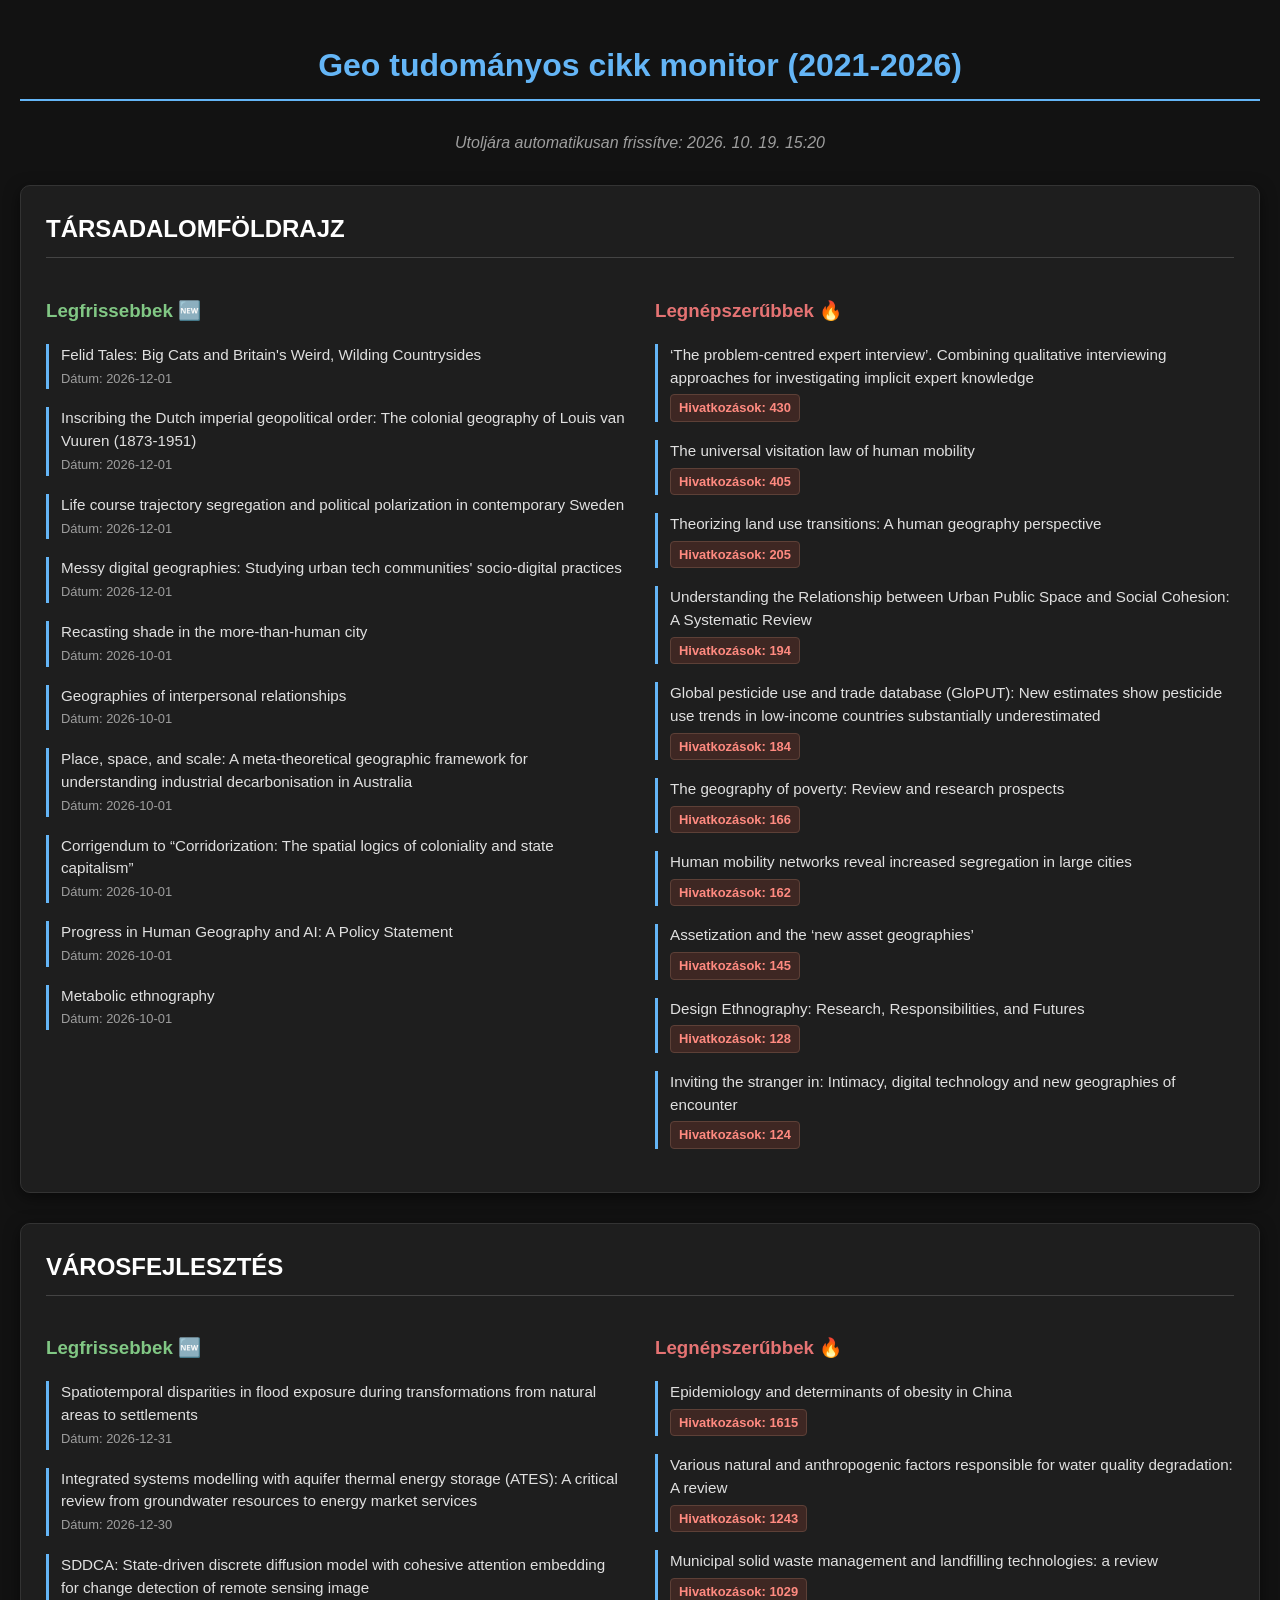
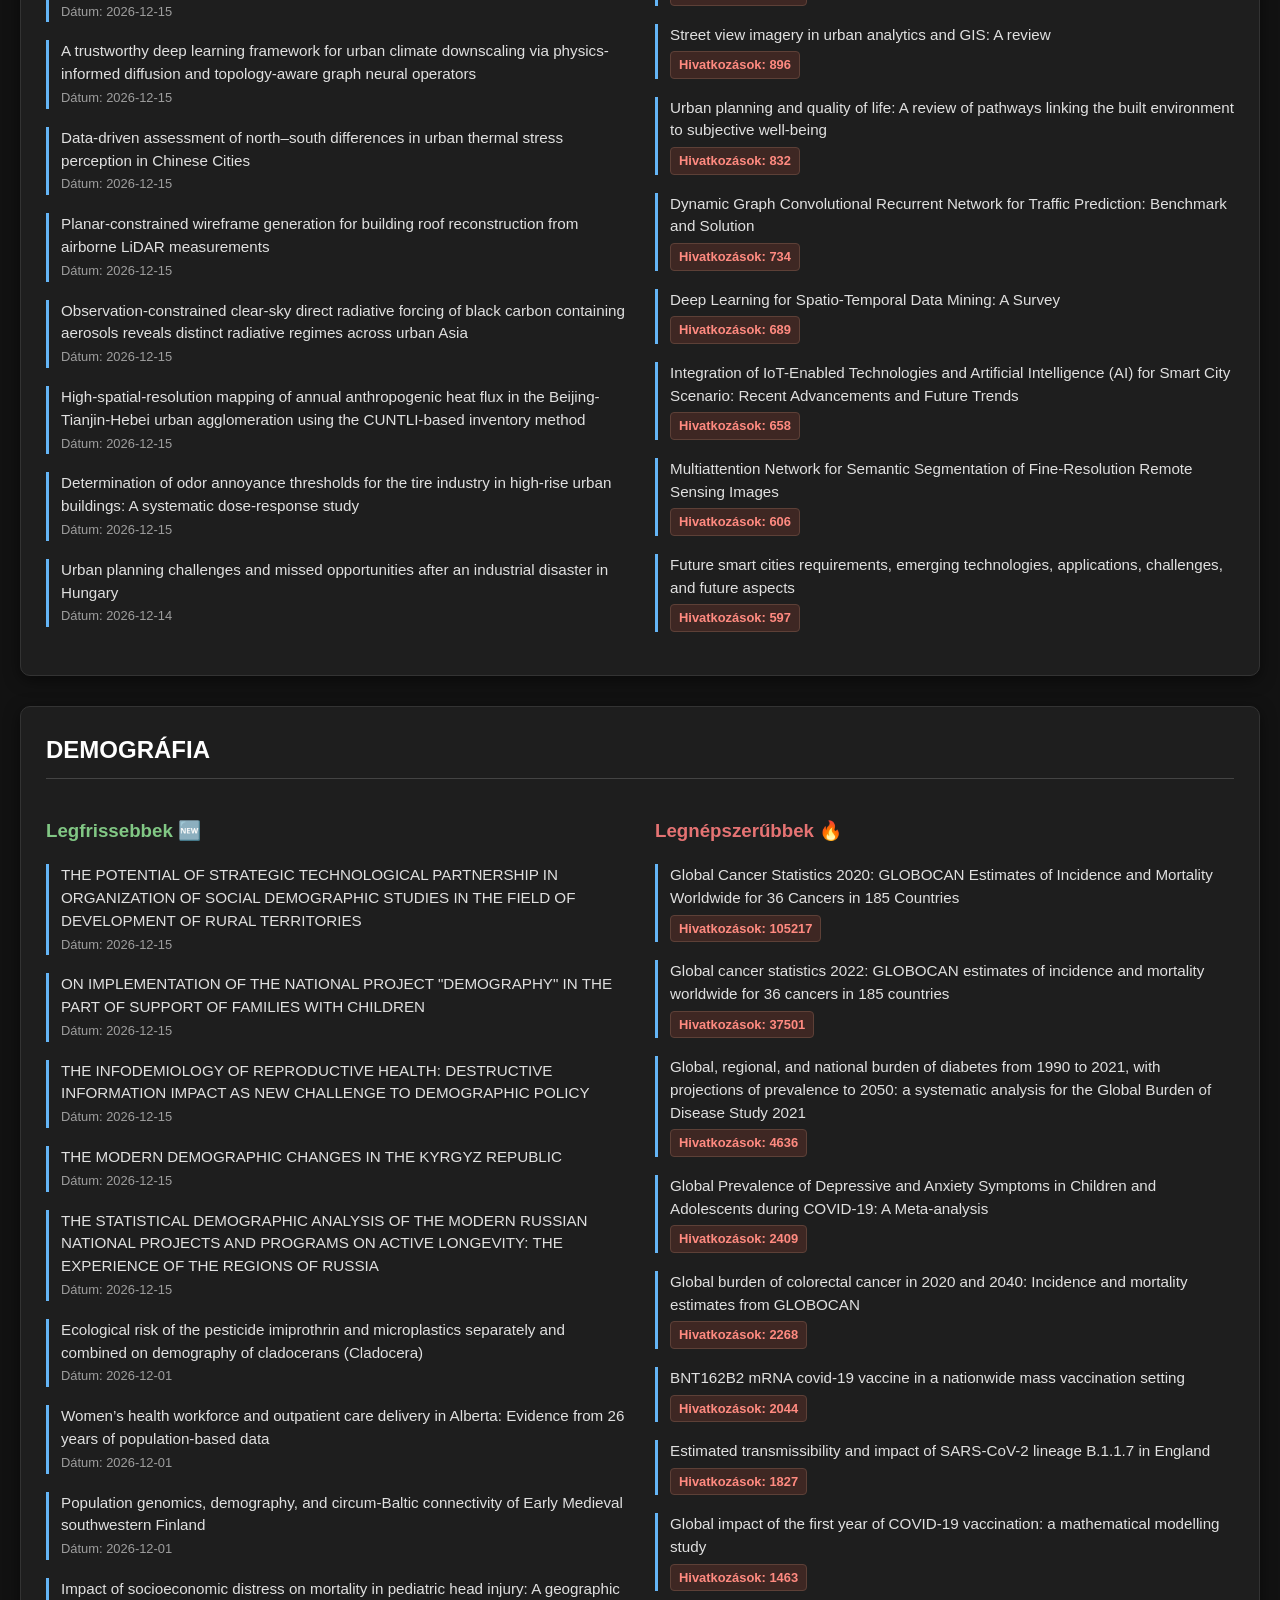
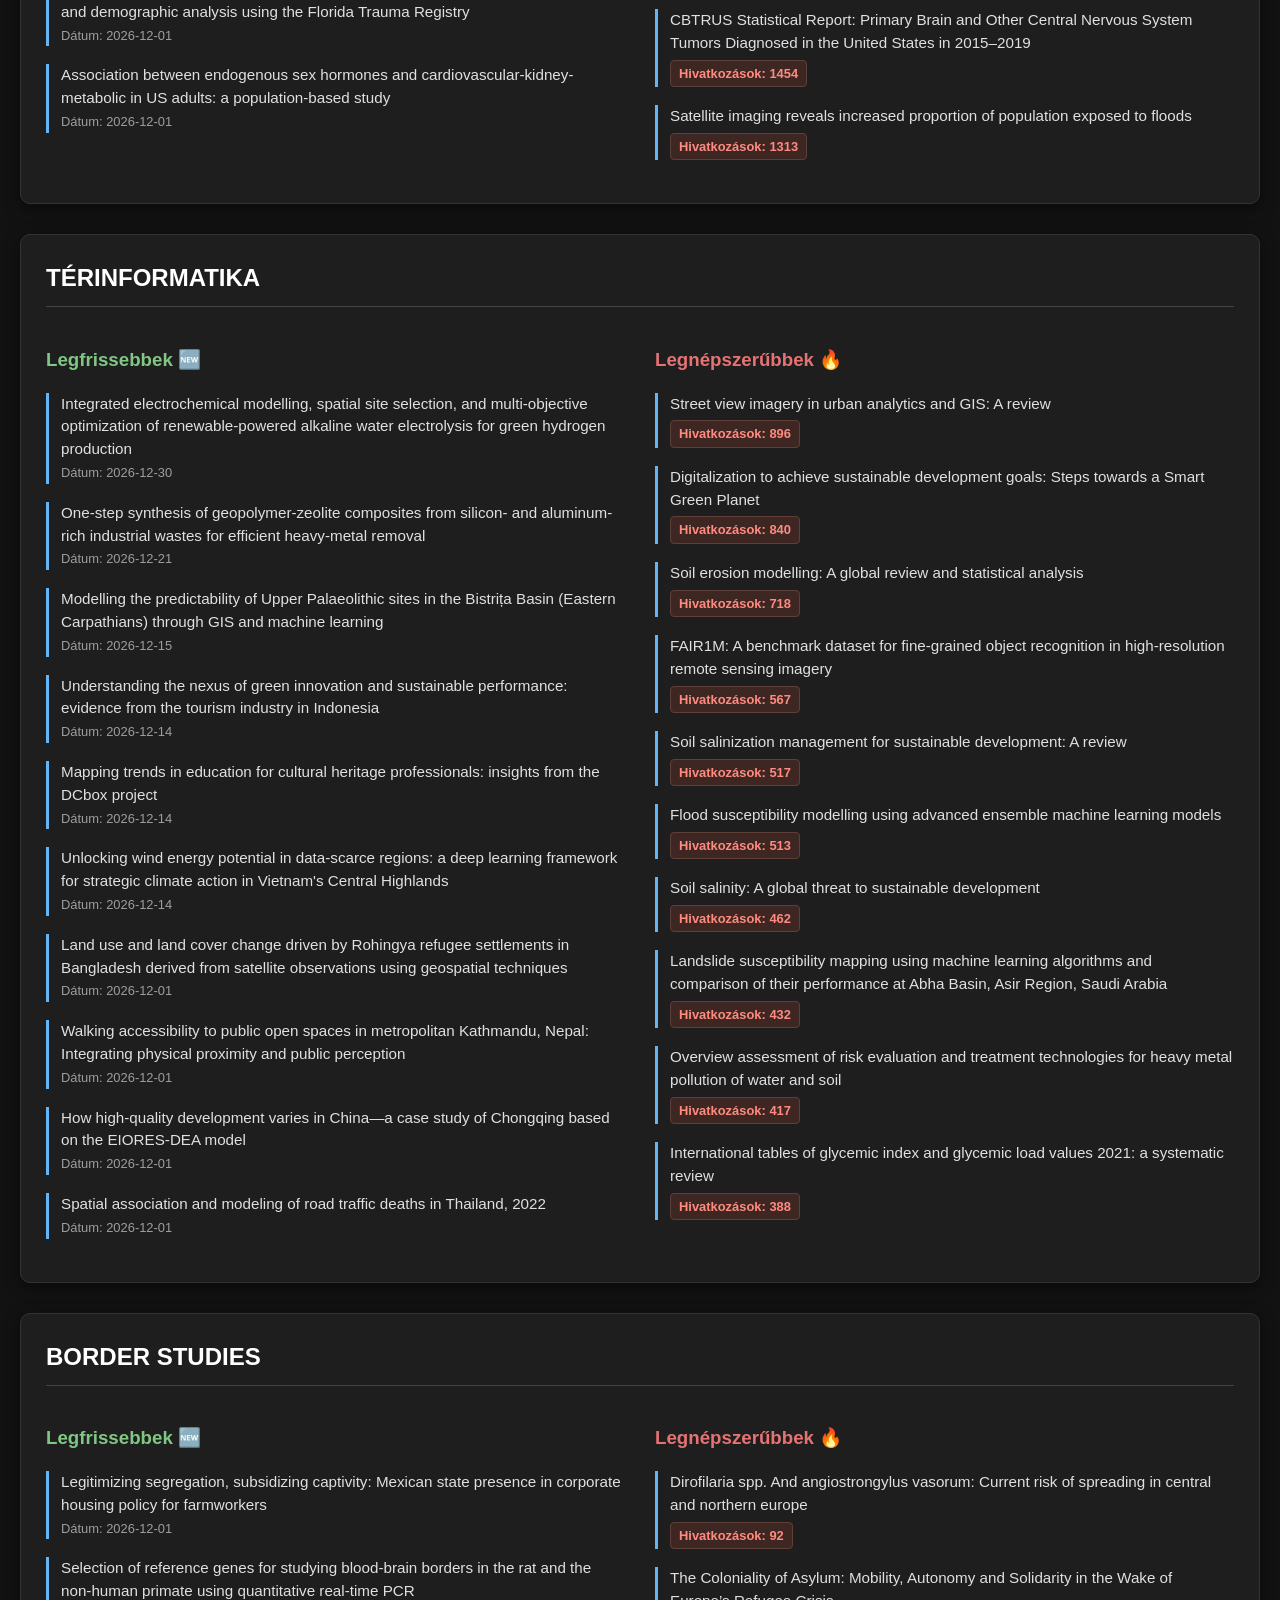
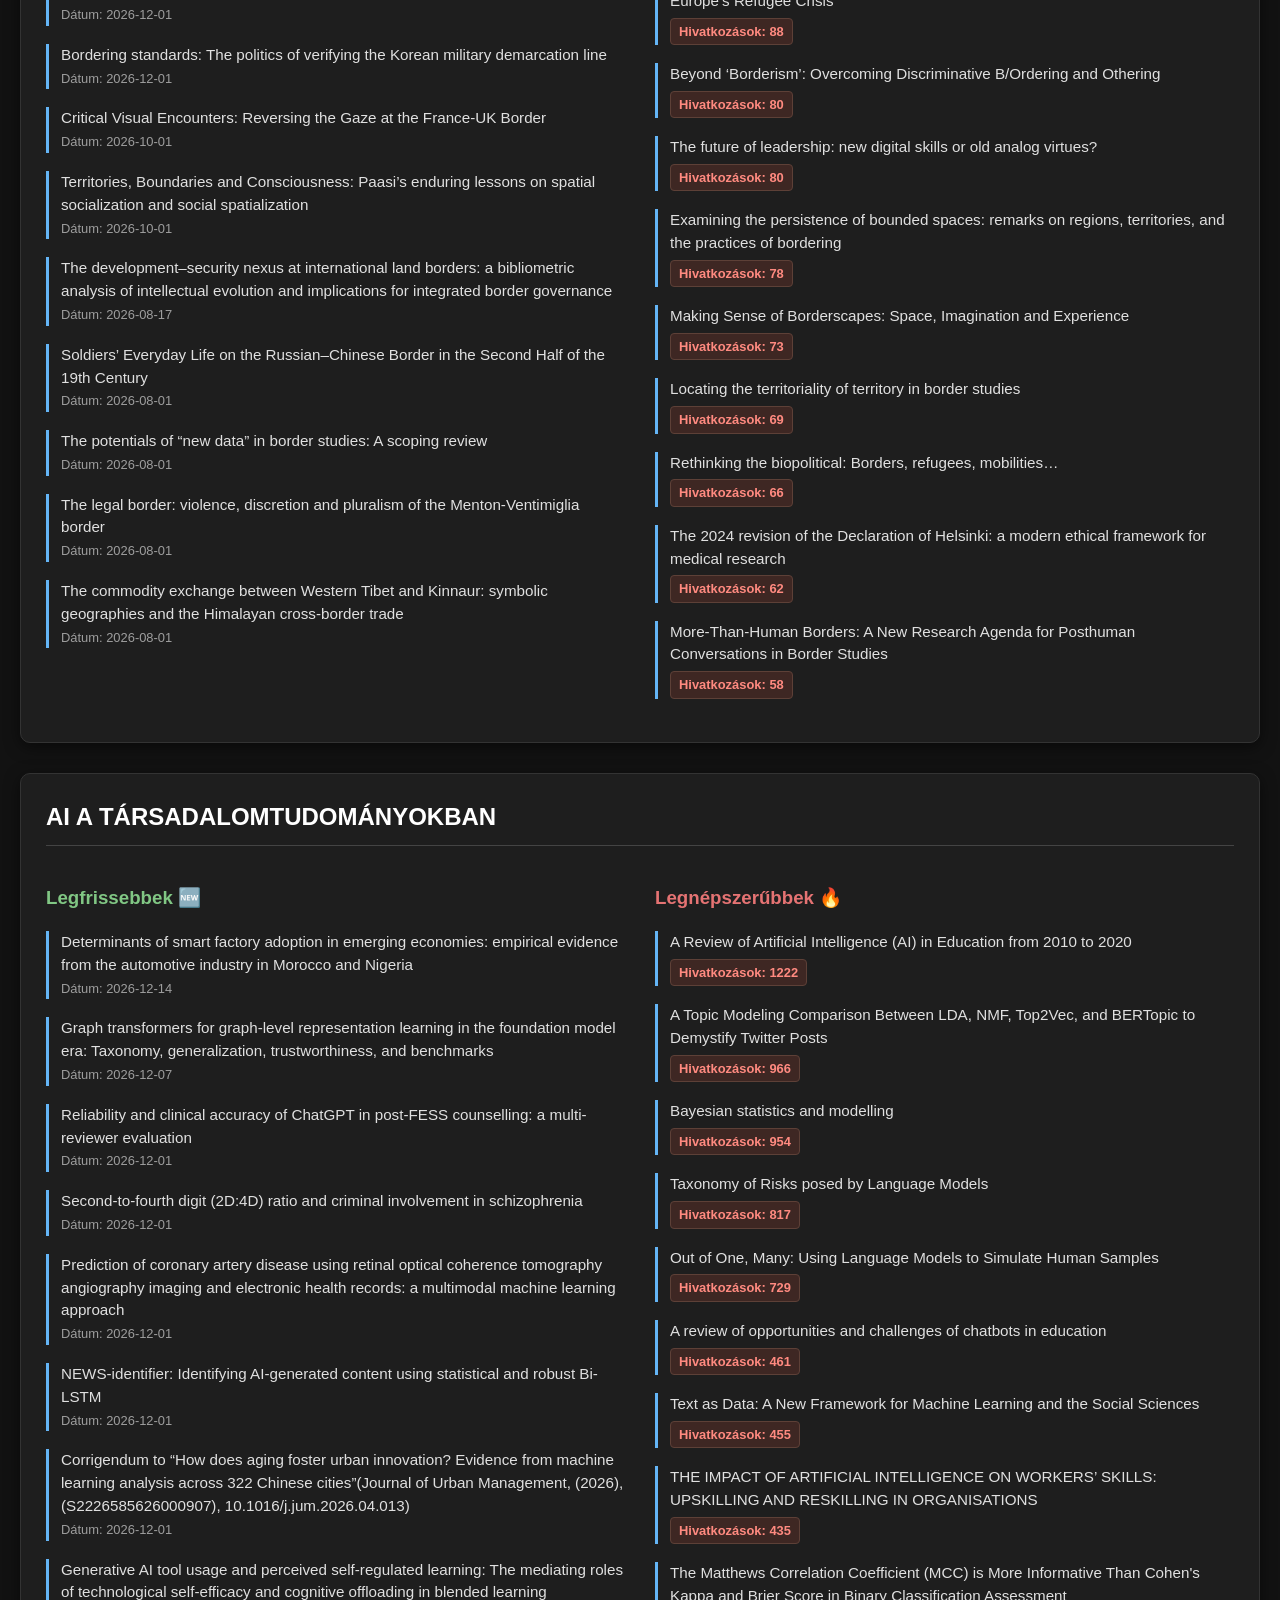
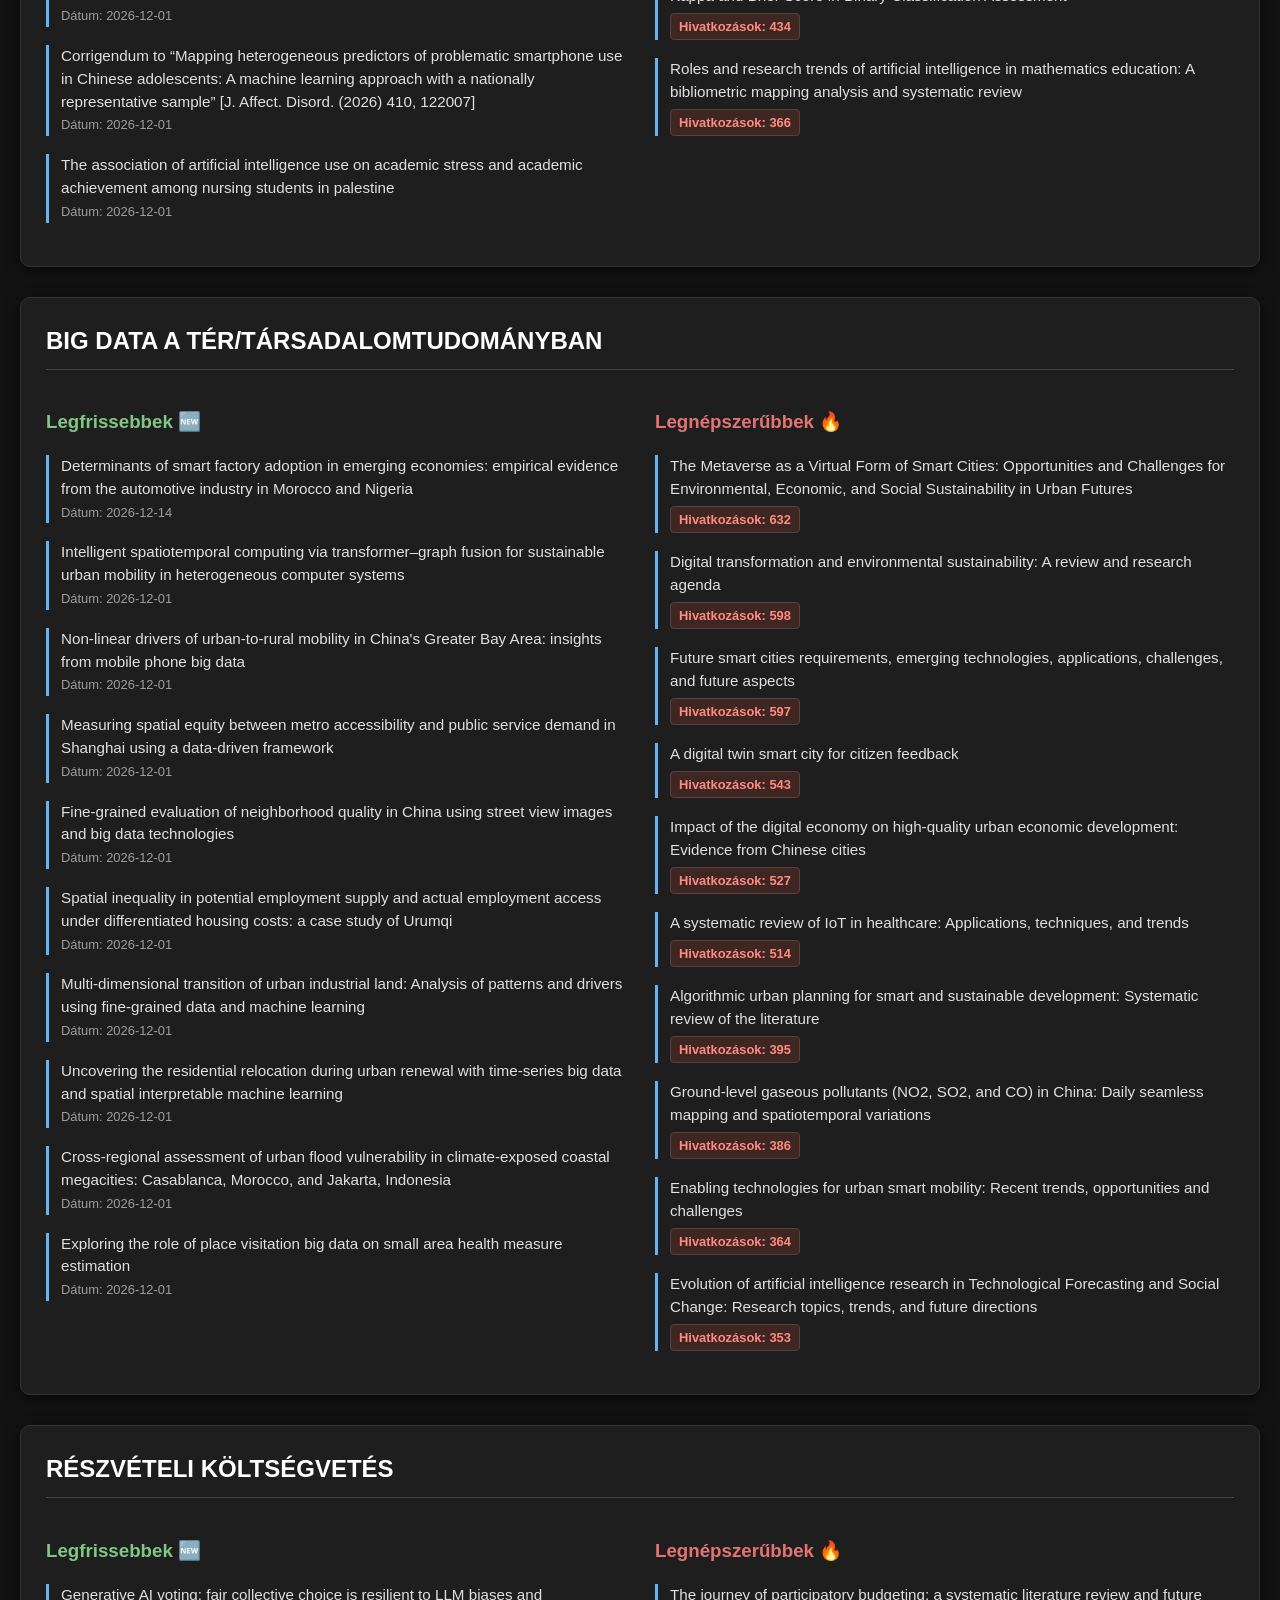
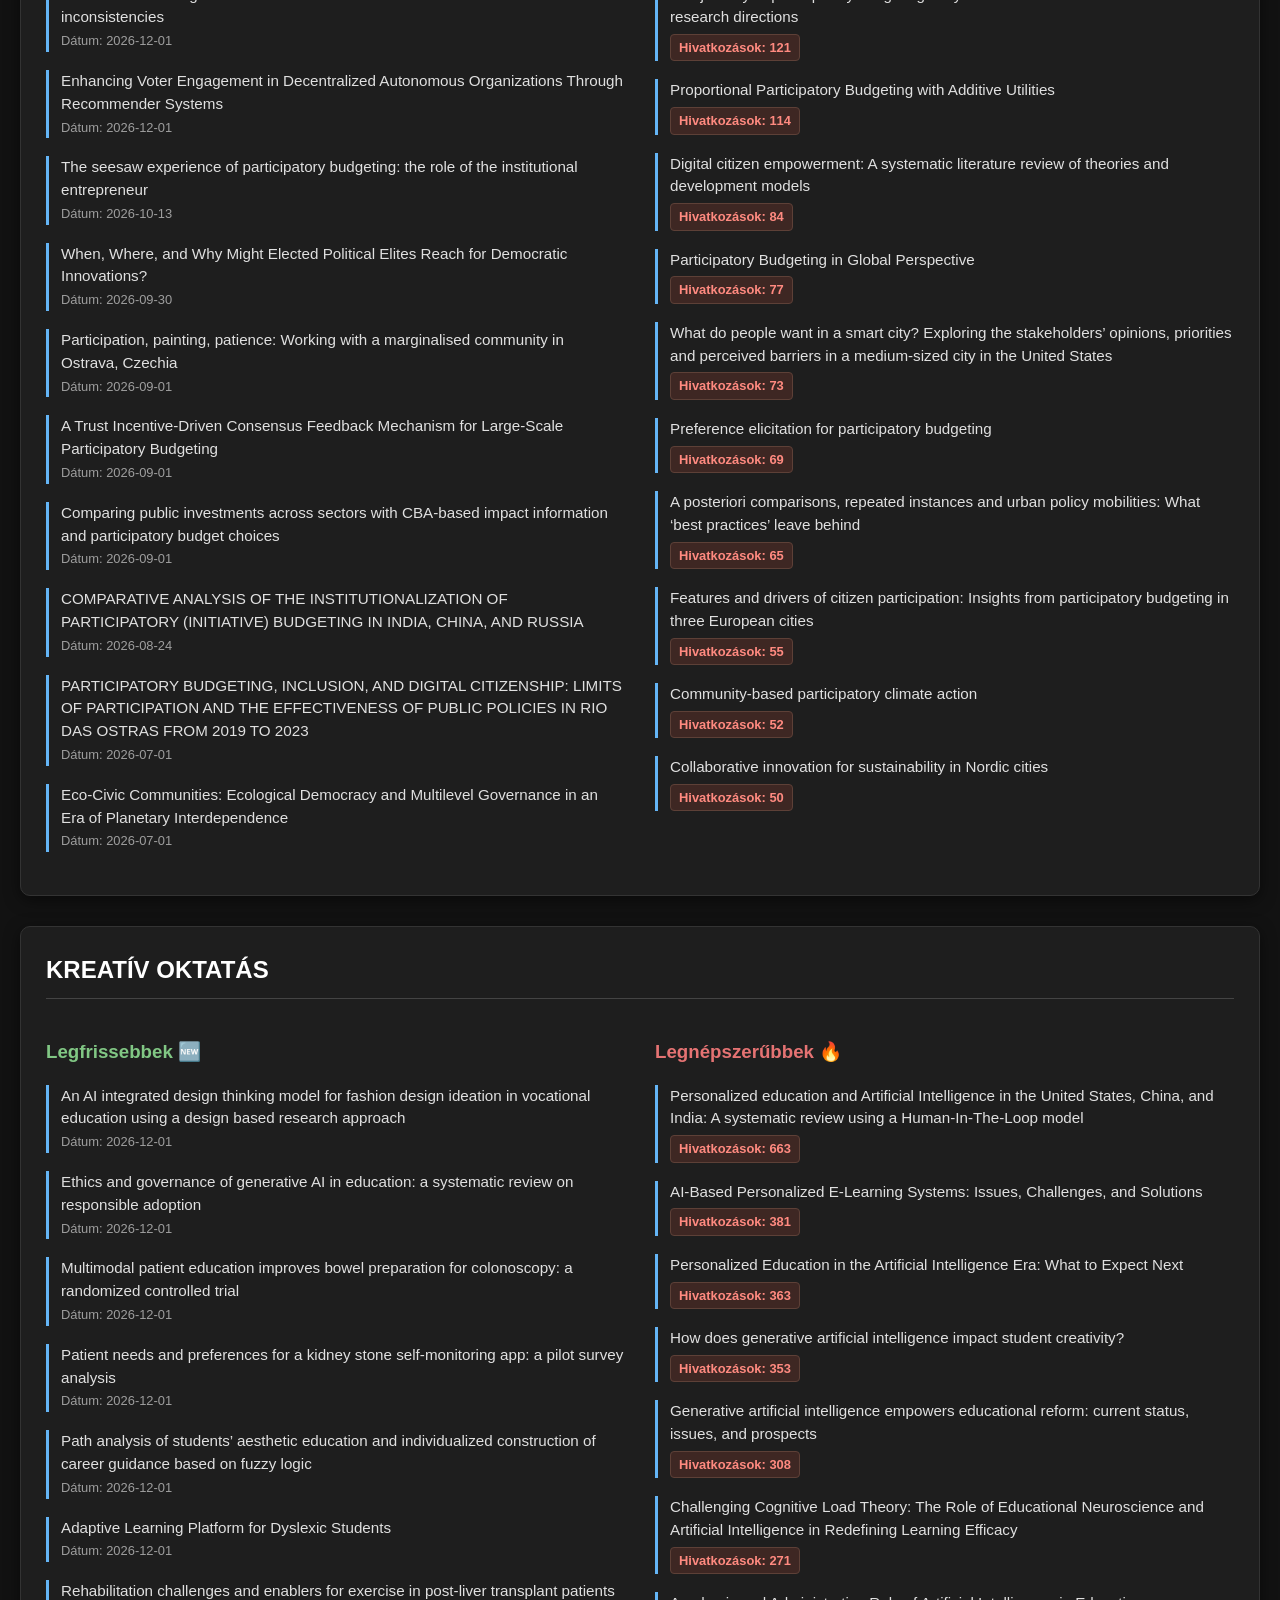
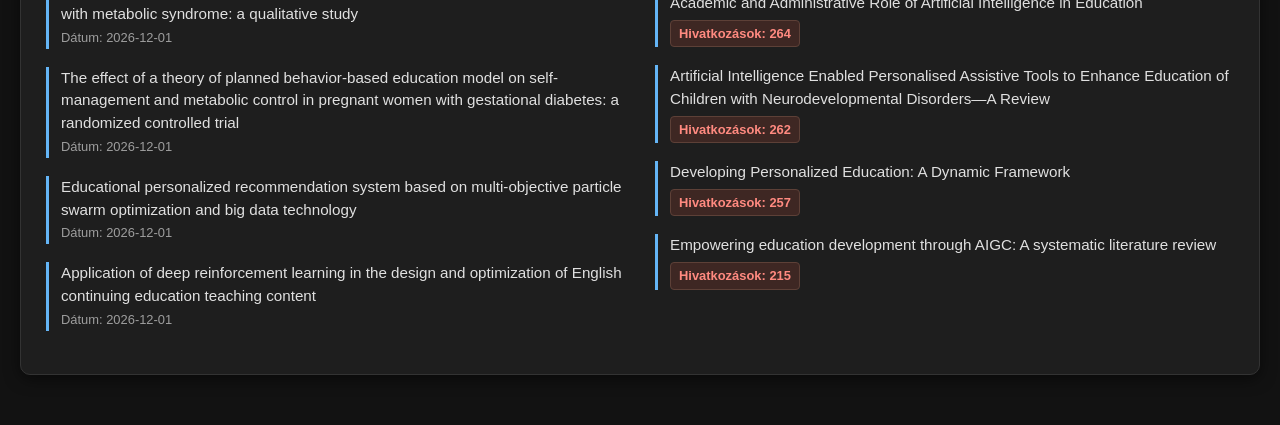
==== commit 3c99d352: "Automatikus heti frissítés 🤖" ====
--- a/index.html
+++ b/index.html
@@ -40,8 +40,8 @@
 <body>
     <div class="container">
         <h1>Geo tudományos cikk monitor (2021-2026)</h1>
-        <div class="update-info">Utoljára automatikusan frissítve: 2026. 10. 12. 17:29</div>
-        <div class='theme-section'><h2>TÁRSADALOMFÖLDRAJZ</h2><div class='grid'><div><h3 class='title-latest'>Legfrissebbek 🆕</h3><div class='article'><strong><a href='https://www.scopus.com/inward/record.uri?partnerID=HzOxMe3b&scp=105052637243&origin=inward' target='_blank'>Felid Tales: Big Cats and Britain's Weird, Wilding Countrysides</a></strong><br><span class='date-info'>Dátum: 2026-12-01</span></div><div class='article'><strong><a href='https://www.scopus.com/inward/record.uri?partnerID=HzOxMe3b&scp=105045352594&origin=inward' target='_blank'>Inscribing the Dutch imperial geopolitical order: The colonial geography of Louis van Vuuren (1873-1951)</a></strong><br><span class='date-info'>Dátum: 2026-12-01</span></div><div class='article'><strong><a href='https://www.scopus.com/inward/record.uri?partnerID=HzOxMe3b&scp=105046286803&origin=inward' target='_blank'>Life course trajectory segregation and political polarization in contemporary Sweden</a></strong><br><span class='date-info'>Dátum: 2026-12-01</span></div><div class='article'><strong><a href='https://www.scopus.com/inward/record.uri?partnerID=HzOxMe3b&scp=105046741313&origin=inward' target='_blank'>Messy digital geographies: Studying urban tech communities' socio-digital practices</a></strong><br><span class='date-info'>Dátum: 2026-12-01</span></div><div class='article'><strong><a href='https://www.scopus.com/inward/record.uri?partnerID=HzOxMe3b&scp=105050292384&origin=inward' target='_blank'>Recasting shade in the more-than-human city</a></strong><br><span class='date-info'>Dátum: 2026-10-01</span></div><div class='article'><strong><a href='https://www.scopus.com/inward/record.uri?partnerID=HzOxMe3b&scp=105034576654&origin=inward' target='_blank'>Geographies of interpersonal relationships</a></strong><br><span class='date-info'>Dátum: 2026-10-01</span></div><div class='article'><strong><a href='https://www.scopus.com/inward/record.uri?partnerID=HzOxMe3b&scp=105050461686&origin=inward' target='_blank'>Corrigendum to “Corridorization: The spatial logics of coloniality and state capitalism”</a></strong><br><span class='date-info'>Dátum: 2026-10-01</span></div><div class='article'><strong><a href='https://www.scopus.com/inward/record.uri?partnerID=HzOxMe3b&scp=105047800321&origin=inward' target='_blank'>Progress in Human Geography and AI: A Policy Statement</a></strong><br><span class='date-info'>Dátum: 2026-10-01</span></div><div class='article'><strong><a href='https://www.scopus.com/inward/record.uri?partnerID=HzOxMe3b&scp=105033028164&origin=inward' target='_blank'>Metabolic ethnography</a></strong><br><span class='date-info'>Dátum: 2026-10-01</span></div><div class='article'><strong><a href='https://www.scopus.com/inward/record.uri?partnerID=HzOxMe3b&scp=105033810273&origin=inward' target='_blank'>More than a supplement: Muslim geographies and rethinking human geography</a></strong><br><span class='date-info'>Dátum: 2026-10-01</span></div></div><div><h3 class='title-popular'>Legnépszerűbbek 🔥</h3><div class='article'><strong><a href='https://www.scopus.com/inward/record.uri?partnerID=HzOxMe3b&scp=85085982019&origin=inward' target='_blank'>‘The problem-centred expert interview’. Combining qualitative interviewing approaches for investigating implicit expert knowledge</a></strong><br><span class='citations'>Hivatkozások: 430</span></div><div class='article'><strong><a href='https://www.scopus.com/inward/record.uri?partnerID=HzOxMe3b&scp=85106885893&origin=inward' target='_blank'>The universal visitation law of human mobility</a></strong><br><span class='citations'>Hivatkozások: 404</span></div><div class='article'><strong><a href='https://www.scopus.com/inward/record.uri?partnerID=HzOxMe3b&scp=85138509437&origin=inward' target='_blank'>Theorizing land use transitions: A human geography perspective</a></strong><br><span class='citations'>Hivatkozások: 203</span></div><div class='article'><strong><a href='https://www.scopus.com/inward/record.uri?partnerID=HzOxMe3b&scp=85187886536&origin=inward' target='_blank'>Understanding the Relationship between Urban Public Space and Social Cohesion: A Systematic Review</a></strong><br><span class='citations'>Hivatkozások: 191</span></div><div class='article'><strong><a href='https://www.scopus.com/inward/record.uri?partnerID=HzOxMe3b&scp=85160095980&origin=inward' target='_blank'>Global pesticide use and trade database (GloPUT): New estimates show pesticide use trends in low-income countries substantially underestimated</a></strong><br><span class='citations'>Hivatkozások: 182</span></div><div class='article'><strong><a href='https://www.scopus.com/inward/record.uri?partnerID=HzOxMe3b&scp=85060854799&origin=inward' target='_blank'>The geography of poverty: Review and research prospects</a></strong><br><span class='citations'>Hivatkozások: 164</span></div><div class='article'><strong><a href='https://www.scopus.com/inward/record.uri?partnerID=HzOxMe3b&scp=85177798591&origin=inward' target='_blank'>Human mobility networks reveal increased segregation in large cities</a></strong><br><span class='citations'>Hivatkozások: 159</span></div><div class='article'><strong><a href='https://www.scopus.com/inward/record.uri?partnerID=HzOxMe3b&scp=85142371577&origin=inward' target='_blank'>Assetization and the ‘new asset geographies’</a></strong><br><span class='citations'>Hivatkozások: 142</span></div><div class='article'><strong><a href='https://www.scopus.com/inward/record.uri?partnerID=HzOxMe3b&scp=85140558640&origin=inward' target='_blank'>Design Ethnography: Research, Responsibilities, and Futures</a></strong><br><span class='citations'>Hivatkozások: 125</span></div><div class='article'><strong><a href='https://www.scopus.com/inward/record.uri?partnerID=HzOxMe3b&scp=85092288395&origin=inward' target='_blank'>Inviting the stranger in: Intimacy, digital technology and new geographies of encounter</a></strong><br><span class='citations'>Hivatkozások: 123</span></div></div></div></div><div class='theme-section'><h2>VÁROSFEJLESZTÉS</h2><div class='grid'><div><h3 class='title-latest'>Legfrissebbek 🆕</h3><div class='article'><strong><a href='https://www.scopus.com/inward/record.uri?partnerID=HzOxMe3b&scp=105050466448&origin=inward' target='_blank'>Integrated systems modelling with aquifer thermal energy storage (ATES): A critical review from groundwater resources to energy market services</a></strong><br><span class='date-info'>Dátum: 2026-12-30</span></div><div class='article'><strong><a href='https://www.scopus.com/inward/record.uri?partnerID=HzOxMe3b&scp=105041433111&origin=inward' target='_blank'>SDDCA: State-driven discrete diffusion model with cohesive attention embedding for change detection of remote sensing image</a></strong><br><span class='date-info'>Dátum: 2026-12-15</span></div><div class='article'><strong><a href='https://www.scopus.com/inward/record.uri?partnerID=HzOxMe3b&scp=105042264511&origin=inward' target='_blank'>A trustworthy deep learning framework for urban climate downscaling via physics-informed diffusion and topology-aware graph neural operators</a></strong><br><span class='date-info'>Dátum: 2026-12-15</span></div><div class='article'><strong><a href='https://www.scopus.com/inward/record.uri?partnerID=HzOxMe3b&scp=105052564896&origin=inward' target='_blank'>Data-driven assessment of north–south differences in urban thermal stress perception in Chinese Cities</a></strong><br><span class='date-info'>Dátum: 2026-12-15</span></div><div class='article'><strong><a href='https://www.scopus.com/inward/record.uri?partnerID=HzOxMe3b&scp=105051902715&origin=inward' target='_blank'>Planar-constrained wireframe generation for building roof reconstruction from airborne LiDAR measurements</a></strong><br><span class='date-info'>Dátum: 2026-12-15</span></div><div class='article'><strong><a href='https://www.scopus.com/inward/record.uri?partnerID=HzOxMe3b&scp=105050684635&origin=inward' target='_blank'>Observation-constrained clear-sky direct radiative forcing of black carbon containing aerosols reveals distinct radiative regimes across urban Asia</a></strong><br><span class='date-info'>Dátum: 2026-12-15</span></div><div class='article'><strong><a href='https://www.scopus.com/inward/record.uri?partnerID=HzOxMe3b&scp=105052140608&origin=inward' target='_blank'>High-spatial-resolution mapping of annual anthropogenic heat flux in the Beijing-Tianjin-Hebei urban agglomeration using the CUNTLI-based inventory method</a></strong><br><span class='date-info'>Dátum: 2026-12-15</span></div><div class='article'><strong><a href='https://www.scopus.com/inward/record.uri?partnerID=HzOxMe3b&scp=105052571064&origin=inward' target='_blank'>Determination of odor annoyance thresholds for the tire industry in high-rise urban buildings: A systematic dose-response study</a></strong><br><span class='date-info'>Dátum: 2026-12-15</span></div><div class='article'><strong><a href='https://www.scopus.com/inward/record.uri?partnerID=HzOxMe3b&scp=105030514685&origin=inward' target='_blank'>Urban planning challenges and missed opportunities after an industrial disaster in Hungary</a></strong><br><span class='date-info'>Dátum: 2026-12-14</span></div><div class='article'><strong><a href='https://www.scopus.com/inward/record.uri?partnerID=HzOxMe3b&scp=105043870324&origin=inward' target='_blank'>Built environment vocational training for justice-involved youth in Australia: a systematic review of recidivism and workforce outcomes</a></strong><br><span class='date-info'>Dátum: 2026-12-14</span></div></div><div><h3 class='title-popular'>Legnépszerűbbek 🔥</h3><div class='article'><strong><a href='https://www.scopus.com/inward/record.uri?partnerID=HzOxMe3b&scp=85106244298&origin=inward' target='_blank'>Epidemiology and determinants of obesity in China</a></strong><br><span class='citations'>Hivatkozások: 1609</span></div><div class='article'><strong><a href='https://www.scopus.com/inward/record.uri?partnerID=HzOxMe3b&scp=85115948371&origin=inward' target='_blank'>Various natural and anthropogenic factors responsible for water quality degradation: A review</a></strong><br><span class='citations'>Hivatkozások: 1234</span></div><div class='article'><strong><a href='https://www.scopus.com/inward/record.uri?partnerID=HzOxMe3b&scp=85091452044&origin=inward' target='_blank'>Municipal solid waste management and landfilling technologies: a review</a></strong><br><span class='citations'>Hivatkozások: 1027</span></div><div class='article'><strong><a href='https://www.scopus.com/inward/record.uri?partnerID=HzOxMe3b&scp=85112380512&origin=inward' target='_blank'>Street view imagery in urban analytics and GIS: A review</a></strong><br><span class='citations'>Hivatkozások: 887</span></div><div class='article'><strong><a href='https://www.scopus.com/inward/record.uri?partnerID=HzOxMe3b&scp=85107157451&origin=inward' target='_blank'>Urban planning and quality of life: A review of pathways linking the built environment to subjective well-being</a></strong><br><span class='citations'>Hivatkozások: 827</span></div><div class='article'><strong><a href='https://www.scopus.com/inward/record.uri?partnerID=HzOxMe3b&scp=85149369270&origin=inward' target='_blank'>Dynamic Graph Convolutional Recurrent Network for Traffic Prediction: Benchmark and Solution</a></strong><br><span class='citations'>Hivatkozások: 731</span></div><div class='article'><strong><a href='https://www.scopus.com/inward/record.uri?partnerID=HzOxMe3b&scp=85134172353&origin=inward' target='_blank'>Deep Learning for Spatio-Temporal Data Mining: A Survey</a></strong><br><span class='citations'>Hivatkozások: 683</span></div><div class='article'><strong><a href='https://www.scopus.com/inward/record.uri?partnerID=HzOxMe3b&scp=85161585749&origin=inward' target='_blank'>Integration of IoT-Enabled Technologies and Artificial Intelligence (AI) for Smart City Scenario: Recent Advancements and Future Trends</a></strong><br><span class='citations'>Hivatkozások: 653</span></div><div class='article'><strong><a href='https://www.scopus.com/inward/record.uri?partnerID=HzOxMe3b&scp=85110895550&origin=inward' target='_blank'>Multiattention Network for Semantic Segmentation of Fine-Resolution Remote Sensing Images</a></strong><br><span class='citations'>Hivatkozások: 602</span></div><div class='article'><strong><a href='https://www.scopus.com/inward/record.uri?partnerID=HzOxMe3b&scp=85132844257&origin=inward' target='_blank'>Future smart cities requirements, emerging technologies, applications, challenges, and future aspects</a></strong><br><span class='citations'>Hivatkozások: 596</span></div></div></div></div><div class='theme-section'><h2>DEMOGRÁFIA</h2><div class='grid'><div><h3 class='title-latest'>Legfrissebbek 🆕</h3><div class='article'><strong><a href='https://www.scopus.com/inward/record.uri?partnerID=HzOxMe3b&scp=105030899387&origin=inward' target='_blank'>THE POTENTIAL OF STRATEGIC TECHNOLOGICAL PARTNERSHIP IN ORGANIZATION OF SOCIAL DEMOGRAPHIC STUDIES IN THE FIELD OF DEVELOPMENT OF RURAL TERRITORIES</a></strong><br><span class='date-info'>Dátum: 2026-12-15</span></div><div class='article'><strong><a href='https://www.scopus.com/inward/record.uri?partnerID=HzOxMe3b&scp=105036795949&origin=inward' target='_blank'>ON IMPLEMENTATION OF THE NATIONAL PROJECT "DEMOGRAPHY" IN THE PART OF SUPPORT OF FAMILIES WITH CHILDREN</a></strong><br><span class='date-info'>Dátum: 2026-12-15</span></div><div class='article'><strong><a href='https://www.scopus.com/inward/record.uri?partnerID=HzOxMe3b&scp=105044983030&origin=inward' target='_blank'>THE INFODEMIOLOGY OF REPRODUCTIVE HEALTH: DESTRUCTIVE INFORMATION IMPACT AS NEW CHALLENGE TO DEMOGRAPHIC POLICY</a></strong><br><span class='date-info'>Dátum: 2026-12-15</span></div><div class='article'><strong><a href='https://www.scopus.com/inward/record.uri?partnerID=HzOxMe3b&scp=105044769655&origin=inward' target='_blank'>THE MODERN DEMOGRAPHIC CHANGES IN THE KYRGYZ REPUBLIC</a></strong><br><span class='date-info'>Dátum: 2026-12-15</span></div><div class='article'><strong><a href='https://www.scopus.com/inward/record.uri?partnerID=HzOxMe3b&scp=105036792580&origin=inward' target='_blank'>THE STATISTICAL DEMOGRAPHIC ANALYSIS OF THE MODERN RUSSIAN NATIONAL PROJECTS AND PROGRAMS ON ACTIVE LONGEVITY: THE EXPERIENCE OF THE REGIONS OF RUSSIA</a></strong><br><span class='date-info'>Dátum: 2026-12-15</span></div><div class='article'><strong><a href='https://www.scopus.com/inward/record.uri?partnerID=HzOxMe3b&scp=105051183962&origin=inward' target='_blank'>Ecological risk of the pesticide imiprothrin and microplastics separately and combined on demography of cladocerans (Cladocera)</a></strong><br><span class='date-info'>Dátum: 2026-12-01</span></div><div class='article'><strong><a href='https://www.scopus.com/inward/record.uri?partnerID=HzOxMe3b&scp=105046318799&origin=inward' target='_blank'>Association between endogenous sex hormones and cardiovascular-kidney-metabolic in US adults: a population-based study</a></strong><br><span class='date-info'>Dátum: 2026-12-01</span></div><div class='article'><strong><a href='https://www.scopus.com/inward/record.uri?partnerID=HzOxMe3b&scp=105050463982&origin=inward' target='_blank'>Women’s health workforce and outpatient care delivery in Alberta: Evidence from 26 years of population-based data</a></strong><br><span class='date-info'>Dátum: 2026-12-01</span></div><div class='article'><strong><a href='https://www.scopus.com/inward/record.uri?partnerID=HzOxMe3b&scp=105052030118&origin=inward' target='_blank'>Impact of socioeconomic distress on mortality in pediatric head injury: A geographic and demographic analysis using the Florida Trauma Registry</a></strong><br><span class='date-info'>Dátum: 2026-12-01</span></div><div class='article'><strong><a href='https://www.scopus.com/inward/record.uri?partnerID=HzOxMe3b&scp=105050382375&origin=inward' target='_blank'>Population genomics, demography, and circum-Baltic connectivity of Early Medieval southwestern Finland</a></strong><br><span class='date-info'>Dátum: 2026-12-01</span></div></div><div><h3 class='title-popular'>Legnépszerűbbek 🔥</h3><div class='article'><strong><a href='https://www.scopus.com/inward/record.uri?partnerID=HzOxMe3b&scp=85100345654&origin=inward' target='_blank'>Global Cancer Statistics 2020: GLOBOCAN Estimates of Incidence and Mortality Worldwide for 36 Cancers in 185 Countries</a></strong><br><span class='citations'>Hivatkozások: 104903</span></div><div class='article'><strong><a href='https://www.scopus.com/inward/record.uri?partnerID=HzOxMe3b&scp=85189960282&origin=inward' target='_blank'>Global cancer statistics 2022: GLOBOCAN estimates of incidence and mortality worldwide for 36 cancers in 185 countries</a></strong><br><span class='citations'>Hivatkozások: 36939</span></div><div class='article'><strong><a href='https://www.scopus.com/inward/record.uri?partnerID=HzOxMe3b&scp=85164436395&origin=inward' target='_blank'>Global, regional, and national burden of diabetes from 1990 to 2021, with projections of prevalence to 2050: a systematic analysis for the Global Burden of Disease Study 2021</a></strong><br><span class='citations'>Hivatkozások: 4600</span></div><div class='article'><strong><a href='https://www.scopus.com/inward/record.uri?partnerID=HzOxMe3b&scp=85112251232&origin=inward' target='_blank'>Global Prevalence of Depressive and Anxiety Symptoms in Children and Adolescents during COVID-19: A Meta-analysis</a></strong><br><span class='citations'>Hivatkozások: 2396</span></div><div class='article'><strong><a href='https://www.scopus.com/inward/record.uri?partnerID=HzOxMe3b&scp=85145645772&origin=inward' target='_blank'>Global burden of colorectal cancer in 2020 and 2040: Incidence and mortality estimates from GLOBOCAN</a></strong><br><span class='citations'>Hivatkozások: 2250</span></div><div class='article'><strong><a href='https://www.scopus.com/inward/record.uri?partnerID=HzOxMe3b&scp=85103719376&origin=inward' target='_blank'>BNT162B2 mRNA covid-19 vaccine in a nationwide mass vaccination setting</a></strong><br><span class='citations'>Hivatkozások: 2042</span></div><div class='article'><strong><a href='https://www.scopus.com/inward/record.uri?partnerID=HzOxMe3b&scp=85103486726&origin=inward' target='_blank'>Estimated transmissibility and impact of SARS-CoV-2 lineage B.1.1.7 in England</a></strong><br><span class='citations'>Hivatkozások: 1827</span></div><div class='article'><strong><a href='https://www.scopus.com/inward/record.uri?partnerID=HzOxMe3b&scp=85136522560&origin=inward' target='_blank'>Global impact of the first year of COVID-19 vaccination: a mathematical modelling study</a></strong><br><span class='citations'>Hivatkozások: 1459</span></div><div class='article'><strong><a href='https://www.scopus.com/inward/record.uri?partnerID=HzOxMe3b&scp=85139572491&origin=inward' target='_blank'>CBTRUS Statistical Report: Primary Brain and Other Central Nervous System Tumors Diagnosed in the United States in 2015–2019</a></strong><br><span class='citations'>Hivatkozások: 1442</span></div><div class='article'><strong><a href='https://www.scopus.com/inward/record.uri?partnerID=HzOxMe3b&scp=85112019173&origin=inward' target='_blank'>Satellite imaging reveals increased proportion of population exposed to floods</a></strong><br><span class='citations'>Hivatkozások: 1304</span></div></div></div></div><div class='theme-section'><h2>TÉRINFORMATIKA</h2><div class='grid'><div><h3 class='title-latest'>Legfrissebbek 🆕</h3><div class='article'><strong><a href='https://www.scopus.com/inward/record.uri?partnerID=HzOxMe3b&scp=105050542379&origin=inward' target='_blank'>Integrated electrochemical modelling, spatial site selection, and multi-objective optimization of renewable-powered alkaline water electrolysis for green hydrogen production</a></strong><br><span class='date-info'>Dátum: 2026-12-30</span></div><div class='article'><strong><a href='https://www.scopus.com/inward/record.uri?partnerID=HzOxMe3b&scp=105052139333&origin=inward' target='_blank'>A systematic and critical review of measurement scales for evaluating gastrointestinal symptoms during exercise</a></strong><br><span class='date-info'>Dátum: 2026-12-30</span></div><div class='article'><strong><a href='https://www.scopus.com/inward/record.uri?partnerID=HzOxMe3b&scp=105051361102&origin=inward' target='_blank'>One-step synthesis of geopolymer-zeolite composites from silicon- and aluminum-rich industrial wastes for efficient heavy-metal removal</a></strong><br><span class='date-info'>Dátum: 2026-12-21</span></div><div class='article'><strong><a href='https://www.scopus.com/inward/record.uri?partnerID=HzOxMe3b&scp=105051591299&origin=inward' target='_blank'>Modelling the predictability of Upper Palaeolithic sites in the Bistrița Basin (Eastern Carpathians) through GIS and machine learning</a></strong><br><span class='date-info'>Dátum: 2026-12-15</span></div><div class='article'><strong><a href='https://www.scopus.com/inward/record.uri?partnerID=HzOxMe3b&scp=105043337534&origin=inward' target='_blank'>Understanding the nexus of green innovation and sustainable performance: evidence from the tourism industry in Indonesia</a></strong><br><span class='date-info'>Dátum: 2026-12-14</span></div><div class='article'><strong><a href='https://www.scopus.com/inward/record.uri?partnerID=HzOxMe3b&scp=105041221529&origin=inward' target='_blank'>Mapping trends in education for cultural heritage professionals: insights from the DCbox project</a></strong><br><span class='date-info'>Dátum: 2026-12-14</span></div><div class='article'><strong><a href='https://www.scopus.com/inward/record.uri?partnerID=HzOxMe3b&scp=105048780132&origin=inward' target='_blank'>Land use and land cover change driven by Rohingya refugee settlements in Bangladesh derived from satellite observations using geospatial techniques</a></strong><br><span class='date-info'>Dátum: 2026-12-01</span></div><div class='article'><strong><a href='https://www.scopus.com/inward/record.uri?partnerID=HzOxMe3b&scp=105036692987&origin=inward' target='_blank'>Walking accessibility to public open spaces in metropolitan Kathmandu, Nepal: Integrating physical proximity and public perception</a></strong><br><span class='date-info'>Dátum: 2026-12-01</span></div><div class='article'><strong><a href='https://www.scopus.com/inward/record.uri?partnerID=HzOxMe3b&scp=105029768645&origin=inward' target='_blank'>How high-quality development varies in China—a case study of Chongqing based on the EIORES-DEA model</a></strong><br><span class='date-info'>Dátum: 2026-12-01</span></div><div class='article'><strong><a href='https://www.scopus.com/inward/record.uri?partnerID=HzOxMe3b&scp=105037708642&origin=inward' target='_blank'>Spatial association and modeling of road traffic deaths in Thailand, 2022</a></strong><br><span class='date-info'>Dátum: 2026-12-01</span></div></div><div><h3 class='title-popular'>Legnépszerűbbek 🔥</h3><div class='article'><strong><a href='https://www.scopus.com/inward/record.uri?partnerID=HzOxMe3b&scp=85112380512&origin=inward' target='_blank'>Street view imagery in urban analytics and GIS: A review</a></strong><br><span class='citations'>Hivatkozások: 887</span></div><div class='article'><strong><a href='https://www.scopus.com/inward/record.uri?partnerID=HzOxMe3b&scp=85108885719&origin=inward' target='_blank'>Digitalization to achieve sustainable development goals: Steps towards a Smart Green Planet</a></strong><br><span class='citations'>Hivatkozások: 838</span></div><div class='article'><strong><a href='https://www.scopus.com/inward/record.uri?partnerID=HzOxMe3b&scp=85102969281&origin=inward' target='_blank'>Soil erosion modelling: A global review and statistical analysis</a></strong><br><span class='citations'>Hivatkozások: 714</span></div><div class='article'><strong><a href='https://www.scopus.com/inward/record.uri?partnerID=HzOxMe3b&scp=85122221459&origin=inward' target='_blank'>FAIR1M: A benchmark dataset for fine-grained object recognition in high-resolution remote sensing imagery</a></strong><br><span class='citations'>Hivatkozások: 561</span></div><div class='article'><strong><a href='https://www.scopus.com/inward/record.uri?partnerID=HzOxMe3b&scp=85092156736&origin=inward' target='_blank'>Soil salinization management for sustainable development: A review</a></strong><br><span class='citations'>Hivatkozások: 514</span></div><div class='article'><strong><a href='https://www.scopus.com/inward/record.uri?partnerID=HzOxMe3b&scp=85099699170&origin=inward' target='_blank'>Flood susceptibility modelling using advanced ensemble machine learning models</a></strong><br><span class='citations'>Hivatkozások: 512</span></div><div class='article'><strong><a href='https://www.scopus.com/inward/record.uri?partnerID=HzOxMe3b&scp=85118256504&origin=inward' target='_blank'>Soil salinity: A global threat to sustainable development</a></strong><br><span class='citations'>Hivatkozások: 458</span></div><div class='article'><strong><a href='https://www.scopus.com/inward/record.uri?partnerID=HzOxMe3b&scp=85097408247&origin=inward' target='_blank'>Landslide susceptibility mapping using machine learning algorithms and comparison of their performance at Abha Basin, Asir Region, Saudi Arabia</a></strong><br><span class='citations'>Hivatkozások: 430</span></div><div class='article'><strong><a href='https://www.scopus.com/inward/record.uri?partnerID=HzOxMe3b&scp=85140304574&origin=inward' target='_blank'>Overview assessment of risk evaluation and treatment technologies for heavy metal pollution of water and soil</a></strong><br><span class='citations'>Hivatkozások: 415</span></div><div class='article'><strong><a href='https://www.scopus.com/inward/record.uri?partnerID=HzOxMe3b&scp=85121950351&origin=inward' target='_blank'>International tables of glycemic index and glycemic load values 2021: a systematic review</a></strong><br><span class='citations'>Hivatkozások: 384</span></div></div></div></div><div class='theme-section'><h2>BORDER STUDIES</h2><div class='grid'><div><h3 class='title-latest'>Legfrissebbek 🆕</h3><div class='article'><strong><a href='https://www.scopus.com/inward/record.uri?partnerID=HzOxMe3b&scp=105052520832&origin=inward' target='_blank'>Legitimizing segregation, subsidizing captivity: Mexican state presence in corporate housing policy for farmworkers</a></strong><br><span class='date-info'>Dátum: 2026-12-01</span></div><div class='article'><strong><a href='https://www.scopus.com/inward/record.uri?partnerID=HzOxMe3b&scp=105051148956&origin=inward' target='_blank'>Selection of reference genes for studying blood-brain borders in the rat and the non-human primate using quantitative real-time PCR</a></strong><br><span class='date-info'>Dátum: 2026-12-01</span></div><div class='article'><strong><a href='https://www.scopus.com/inward/record.uri?partnerID=HzOxMe3b&scp=105048777434&origin=inward' target='_blank'>Bordering standards: The politics of verifying the Korean military demarcation line</a></strong><br><span class='date-info'>Dátum: 2026-12-01</span></div><div class='article'><strong><a href='https://www.scopus.com/inward/record.uri?partnerID=HzOxMe3b&scp=105039962289&origin=inward' target='_blank'>Critical Visual Encounters: Reversing the Gaze at the France-UK Border</a></strong><br><span class='date-info'>Dátum: 2026-10-01</span></div><div class='article'><strong><a href='https://www.scopus.com/inward/record.uri?partnerID=HzOxMe3b&scp=105034210195&origin=inward' target='_blank'>Territories, Boundaries and Consciousness: Paasi’s enduring lessons on spatial socialization and social spatialization</a></strong><br><span class='date-info'>Dátum: 2026-10-01</span></div><div class='article'><strong><a href='https://www.scopus.com/inward/record.uri?partnerID=HzOxMe3b&scp=105051320130&origin=inward' target='_blank'>The development–security nexus at international land borders: a bibliometric analysis of intellectual evolution and implications for integrated border governance</a></strong><br><span class='date-info'>Dátum: 2026-08-17</span></div><div class='article'><strong><a href='https://www.scopus.com/inward/record.uri?partnerID=HzOxMe3b&scp=105048866823&origin=inward' target='_blank'>Soldiers’ Everyday Life on the Russian–Chinese Border in the Second Half of the 19th Century</a></strong><br><span class='date-info'>Dátum: 2026-08-01</span></div><div class='article'><strong><a href='https://www.scopus.com/inward/record.uri?partnerID=HzOxMe3b&scp=105041560006&origin=inward' target='_blank'>The potentials of “new data” in border studies: A scoping review</a></strong><br><span class='date-info'>Dátum: 2026-08-01</span></div><div class='article'><strong><a href='https://www.scopus.com/inward/record.uri?partnerID=HzOxMe3b&scp=105037750272&origin=inward' target='_blank'>The legal border: violence, discretion and pluralism of the Menton-Ventimiglia border</a></strong><br><span class='date-info'>Dátum: 2026-08-01</span></div><div class='article'><strong><a href='https://www.scopus.com/inward/record.uri?partnerID=HzOxMe3b&scp=105044947019&origin=inward' target='_blank'>The commodity exchange between Western Tibet and Kinnaur: symbolic geographies and the Himalayan cross-border trade</a></strong><br><span class='date-info'>Dátum: 2026-08-01</span></div></div><div><h3 class='title-popular'>Legnépszerűbbek 🔥</h3><div class='article'><strong><a href='https://www.scopus.com/inward/record.uri?partnerID=HzOxMe3b&scp=85116888534&origin=inward' target='_blank'>Dirofilaria spp. And angiostrongylus vasorum: Current risk of spreading in central and northern europe</a></strong><br><span class='citations'>Hivatkozások: 91</span></div><div class='article'><strong><a href='https://www.scopus.com/inward/record.uri?partnerID=HzOxMe3b&scp=105014310537&origin=inward' target='_blank'>The Coloniality of Asylum: Mobility, Autonomy and Solidarity in the Wake of Europe’s Refugee Crisis</a></strong><br><span class='citations'>Hivatkozások: 88</span></div><div class='article'><strong><a href='https://www.scopus.com/inward/record.uri?partnerID=HzOxMe3b&scp=85100174279&origin=inward' target='_blank'>Beyond ‘Borderism’: Overcoming Discriminative B/Ordering and Othering</a></strong><br><span class='citations'>Hivatkozások: 79</span></div><div class='article'><strong><a href='https://www.scopus.com/inward/record.uri?partnerID=HzOxMe3b&scp=85146257031&origin=inward' target='_blank'>The future of leadership: new digital skills or old analog virtues?</a></strong><br><span class='citations'>Hivatkozások: 78</span></div><div class='article'><strong><a href='https://www.scopus.com/inward/record.uri?partnerID=HzOxMe3b&scp=85122864260&origin=inward' target='_blank'>Examining the persistence of bounded spaces: remarks on regions, territories, and the practices of bordering</a></strong><br><span class='citations'>Hivatkozások: 78</span></div><div class='article'><strong><a href='https://www.scopus.com/inward/record.uri?partnerID=HzOxMe3b&scp=85074719314&origin=inward' target='_blank'>Making Sense of Borderscapes: Space, Imagination and Experience</a></strong><br><span class='citations'>Hivatkozások: 71</span></div><div class='article'><strong><a href='https://www.scopus.com/inward/record.uri?partnerID=HzOxMe3b&scp=85122610275&origin=inward' target='_blank'>Locating the territoriality of territory in border studies</a></strong><br><span class='citations'>Hivatkozások: 69</span></div><div class='article'><strong><a href='https://www.scopus.com/inward/record.uri?partnerID=HzOxMe3b&scp=85101247940&origin=inward' target='_blank'>Rethinking the biopolitical: Borders, refugees, mobilities…</a></strong><br><span class='citations'>Hivatkozások: 65</span></div><div class='article'><strong><a href='https://www.scopus.com/inward/record.uri?partnerID=HzOxMe3b&scp=105000924773&origin=inward' target='_blank'>The 2024 revision of the Declaration of Helsinki: a modern ethical framework for medical research</a></strong><br><span class='citations'>Hivatkozások: 61</span></div><div class='article'><strong><a href='https://www.scopus.com/inward/record.uri?partnerID=HzOxMe3b&scp=85147040491&origin=inward' target='_blank'>More-Than-Human Borders: A New Research Agenda for Posthuman Conversations in Border Studies</a></strong><br><span class='citations'>Hivatkozások: 58</span></div></div></div></div><div class='theme-section'><h2>AI A TÁRSADALOMTUDOMÁNYOKBAN</h2><div class='grid'><div><h3 class='title-latest'>Legfrissebbek 🆕</h3><div class='article'><strong><a href='https://www.scopus.com/inward/record.uri?partnerID=HzOxMe3b&scp=105044223596&origin=inward' target='_blank'>Determinants of smart factory adoption in emerging economies: empirical evidence from the automotive industry in Morocco and Nigeria</a></strong><br><span class='date-info'>Dátum: 2026-12-14</span></div><div class='article'><strong><a href='https://www.scopus.com/inward/record.uri?partnerID=HzOxMe3b&scp=105049146615&origin=inward' target='_blank'>Graph transformers for graph-level representation learning in the foundation model era: Taxonomy, generalization, trustworthiness, and benchmarks</a></strong><br><span class='date-info'>Dátum: 2026-12-07</span></div><div class='article'><strong><a href='https://www.scopus.com/inward/record.uri?partnerID=HzOxMe3b&scp=105044528745&origin=inward' target='_blank'>Reliability and clinical accuracy of ChatGPT in post-FESS counselling: a multi-reviewer evaluation</a></strong><br><span class='date-info'>Dátum: 2026-12-01</span></div><div class='article'><strong><a href='https://www.scopus.com/inward/record.uri?partnerID=HzOxMe3b&scp=105039116817&origin=inward' target='_blank'>Second-to-fourth digit (2D:4D) ratio and criminal involvement in schizophrenia</a></strong><br><span class='date-info'>Dátum: 2026-12-01</span></div><div class='article'><strong><a href='https://www.scopus.com/inward/record.uri?partnerID=HzOxMe3b&scp=105035312884&origin=inward' target='_blank'>Prediction of coronary artery disease using retinal optical coherence tomography angiography imaging and electronic health records: a multimodal machine learning approach</a></strong><br><span class='date-info'>Dátum: 2026-12-01</span></div><div class='article'><strong><a href='https://www.scopus.com/inward/record.uri?partnerID=HzOxMe3b&scp=105047994924&origin=inward' target='_blank'>NEWS-identifier: Identifying AI-generated content using statistical and robust Bi-LSTM</a></strong><br><span class='date-info'>Dátum: 2026-12-01</span></div><div class='article'><strong><a href='https://www.scopus.com/inward/record.uri?partnerID=HzOxMe3b&scp=105040532342&origin=inward' target='_blank'>Corrigendum to “How does aging foster urban innovation? Evidence from machine learning analysis across 322 Chinese cities”(Journal of Urban Management, (2026), (S2226585626000907), 10.1016/j.jum.2026.04.013)</a></strong><br><span class='date-info'>Dátum: 2026-12-01</span></div><div class='article'><strong><a href='https://www.scopus.com/inward/record.uri?partnerID=HzOxMe3b&scp=105051609478&origin=inward' target='_blank'>Generative AI tool usage and perceived self-regulated learning: The mediating roles of technological self-efficacy and cognitive offloading in blended learning</a></strong><br><span class='date-info'>Dátum: 2026-12-01</span></div><div class='article'><strong><a href='https://www.scopus.com/inward/record.uri?partnerID=HzOxMe3b&scp=105045761197&origin=inward' target='_blank'>Corrigendum to “Mapping heterogeneous predictors of problematic smartphone use in Chinese adolescents: A machine learning approach with a nationally representative sample” [J. Affect. Disord. (2026) 410, 122007]</a></strong><br><span class='date-info'>Dátum: 2026-12-01</span></div><div class='article'><strong><a href='https://www.scopus.com/inward/record.uri?partnerID=HzOxMe3b&scp=105040381031&origin=inward' target='_blank'>The association of artificial intelligence use on academic stress and academic achievement among nursing students in palestine</a></strong><br><span class='date-info'>Dátum: 2026-12-01</span></div></div><div><h3 class='title-popular'>Legnépszerűbbek 🔥</h3><div class='article'><strong><a href='https://www.scopus.com/inward/record.uri?partnerID=HzOxMe3b&scp=85105401878&origin=inward' target='_blank'>A Review of Artificial Intelligence (AI) in Education from 2010 to 2020</a></strong><br><span class='citations'>Hivatkozások: 1216</span></div><div class='article'><strong><a href='https://www.scopus.com/inward/record.uri?partnerID=HzOxMe3b&scp=85130737405&origin=inward' target='_blank'>A Topic Modeling Comparison Between LDA, NMF, Top2Vec, and BERTopic to Demystify Twitter Posts</a></strong><br><span class='citations'>Hivatkozások: 957</span></div><div class='article'><strong><a href='https://www.scopus.com/inward/record.uri?partnerID=HzOxMe3b&scp=85130472409&origin=inward' target='_blank'>Bayesian statistics and modelling</a></strong><br><span class='citations'>Hivatkozások: 948</span></div><div class='article'><strong><a href='https://www.scopus.com/inward/record.uri?partnerID=HzOxMe3b&scp=85132975101&origin=inward' target='_blank'>Taxonomy of Risks posed by Language Models</a></strong><br><span class='citations'>Hivatkozások: 813</span></div><div class='article'><strong><a href='https://www.scopus.com/inward/record.uri?partnerID=HzOxMe3b&scp=85164503376&origin=inward' target='_blank'>Out of One, Many: Using Language Models to Simulate Human Samples</a></strong><br><span class='citations'>Hivatkozások: 718</span></div><div class='article'><strong><a href='https://www.scopus.com/inward/record.uri?partnerID=HzOxMe3b&scp=85110883804&origin=inward' target='_blank'>A review of opportunities and challenges of chatbots in education</a></strong><br><span class='citations'>Hivatkozások: 456</span></div><div class='article'><strong><a href='https://www.scopus.com/inward/record.uri?partnerID=HzOxMe3b&scp=85199661013&origin=inward' target='_blank'>Text as Data: A New Framework for Machine Learning and the Social Sciences</a></strong><br><span class='citations'>Hivatkozások: 449</span></div><div class='article'><strong><a href='https://www.scopus.com/inward/record.uri?partnerID=HzOxMe3b&scp=85113242401&origin=inward' target='_blank'>The Matthews Correlation Coefficient (MCC) is More Informative Than Cohen's Kappa and Brier Score in Binary Classification Assessment</a></strong><br><span class='citations'>Hivatkozások: 431</span></div><div class='article'><strong><a href='https://www.scopus.com/inward/record.uri?partnerID=HzOxMe3b&scp=85150763509&origin=inward' target='_blank'>THE IMPACT OF ARTIFICIAL INTELLIGENCE ON WORKERS’ SKILLS: UPSKILLING AND RESKILLING IN ORGANISATIONS</a></strong><br><span class='citations'>Hivatkozások: 431</span></div><div class='article'><strong><a href='https://www.scopus.com/inward/record.uri?partnerID=HzOxMe3b&scp=85102953186&origin=inward' target='_blank'>Roles and research trends of artificial intelligence in mathematics education: A bibliometric mapping analysis and systematic review</a></strong><br><span class='citations'>Hivatkozások: 363</span></div></div></div></div><div class='theme-section'><h2>BIG DATA A TÉR/TÁRSADALOMTUDOMÁNYBAN</h2><div class='grid'><div><h3 class='title-latest'>Legfrissebbek 🆕</h3><div class='article'><strong><a href='https://www.scopus.com/inward/record.uri?partnerID=HzOxMe3b&scp=105044223596&origin=inward' target='_blank'>Determinants of smart factory adoption in emerging economies: empirical evidence from the automotive industry in Morocco and Nigeria</a></strong><br><span class='date-info'>Dátum: 2026-12-14</span></div><div class='article'><strong><a href='https://www.scopus.com/inward/record.uri?partnerID=HzOxMe3b&scp=105041518121&origin=inward' target='_blank'>Intelligent spatiotemporal computing via transformer–graph fusion for sustainable urban mobility in heterogeneous computer systems</a></strong><br><span class='date-info'>Dátum: 2026-12-01</span></div><div class='article'><strong><a href='https://www.scopus.com/inward/record.uri?partnerID=HzOxMe3b&scp=105051642027&origin=inward' target='_blank'>Non-linear drivers of urban-to-rural mobility in China's Greater Bay Area: insights from mobile phone big data</a></strong><br><span class='date-info'>Dátum: 2026-12-01</span></div><div class='article'><strong><a href='https://www.scopus.com/inward/record.uri?partnerID=HzOxMe3b&scp=105033761650&origin=inward' target='_blank'>Measuring spatial equity between metro accessibility and public service demand in Shanghai using a data-driven framework</a></strong><br><span class='date-info'>Dátum: 2026-12-01</span></div><div class='article'><strong><a href='https://www.scopus.com/inward/record.uri?partnerID=HzOxMe3b&scp=105047079504&origin=inward' target='_blank'>Fine-grained evaluation of neighborhood quality in China using street view images and big data technologies</a></strong><br><span class='date-info'>Dátum: 2026-12-01</span></div><div class='article'><strong><a href='https://www.scopus.com/inward/record.uri?partnerID=HzOxMe3b&scp=105040808828&origin=inward' target='_blank'>Spatial inequality in potential employment supply and actual employment access under differentiated housing costs: a case study of Urumqi</a></strong><br><span class='date-info'>Dátum: 2026-12-01</span></div><div class='article'><strong><a href='https://www.scopus.com/inward/record.uri?partnerID=HzOxMe3b&scp=105050324191&origin=inward' target='_blank'>Multi-dimensional transition of urban industrial land: Analysis of patterns and drivers using fine-grained data and machine learning</a></strong><br><span class='date-info'>Dátum: 2026-12-01</span></div><div class='article'><strong><a href='https://www.scopus.com/inward/record.uri?partnerID=HzOxMe3b&scp=105051339924&origin=inward' target='_blank'>Uncovering the residential relocation during urban renewal with time-series big data and spatial interpretable machine learning</a></strong><br><span class='date-info'>Dátum: 2026-12-01</span></div><div class='article'><strong><a href='https://www.scopus.com/inward/record.uri?partnerID=HzOxMe3b&scp=105050490648&origin=inward' target='_blank'>Cross-regional assessment of urban flood vulnerability in climate-exposed coastal megacities: Casablanca, Morocco, and Jakarta, Indonesia</a></strong><br><span class='date-info'>Dátum: 2026-12-01</span></div><div class='article'><strong><a href='https://www.scopus.com/inward/record.uri?partnerID=HzOxMe3b&scp=105046916118&origin=inward' target='_blank'>Exploring the role of place visitation big data on small area health measure estimation</a></strong><br><span class='date-info'>Dátum: 2026-12-01</span></div></div><div><h3 class='title-popular'>Legnépszerűbbek 🔥</h3><div class='article'><strong><a href='https://www.scopus.com/inward/record.uri?partnerID=HzOxMe3b&scp=85137671595&origin=inward' target='_blank'>The Metaverse as a Virtual Form of Smart Cities: Opportunities and Challenges for Environmental, Economic, and Social Sustainability in Urban Futures</a></strong><br><span class='citations'>Hivatkozások: 630</span></div><div class='article'><strong><a href='https://www.scopus.com/inward/record.uri?partnerID=HzOxMe3b&scp=85132844257&origin=inward' target='_blank'>Future smart cities requirements, emerging technologies, applications, challenges, and future aspects</a></strong><br><span class='citations'>Hivatkozások: 596</span></div><div class='article'><strong><a href='https://www.scopus.com/inward/record.uri?partnerID=HzOxMe3b&scp=85100446451&origin=inward' target='_blank'>Digital transformation and environmental sustainability: A review and research agenda</a></strong><br><span class='citations'>Hivatkozások: 592</span></div><div class='article'><strong><a href='https://www.scopus.com/inward/record.uri?partnerID=HzOxMe3b&scp=85099006766&origin=inward' target='_blank'>A digital twin smart city for citizen feedback</a></strong><br><span class='citations'>Hivatkozások: 537</span></div><div class='article'><strong><a href='https://www.scopus.com/inward/record.uri?partnerID=HzOxMe3b&scp=85146471355&origin=inward' target='_blank'>Impact of the digital economy on high-quality urban economic development: Evidence from Chinese cities</a></strong><br><span class='citations'>Hivatkozások: 523</span></div><div class='article'><strong><a href='https://www.scopus.com/inward/record.uri?partnerID=HzOxMe3b&scp=85108998006&origin=inward' target='_blank'>A systematic review of IoT in healthcare: Applications, techniques, and trends</a></strong><br><span class='citations'>Hivatkozások: 514</span></div><div class='article'><strong><a href='https://www.scopus.com/inward/record.uri?partnerID=HzOxMe3b&scp=85151241434&origin=inward' target='_blank'>Algorithmic urban planning for smart and sustainable development: Systematic review of the literature</a></strong><br><span class='citations'>Hivatkozások: 391</span></div><div class='article'><strong><a href='https://www.scopus.com/inward/record.uri?partnerID=HzOxMe3b&scp=85147288561&origin=inward' target='_blank'>Ground-level gaseous pollutants (NO2, SO2, and CO) in China: Daily seamless mapping and spatiotemporal variations</a></strong><br><span class='citations'>Hivatkozások: 382</span></div><div class='article'><strong><a href='https://www.scopus.com/inward/record.uri?partnerID=HzOxMe3b&scp=85102574483&origin=inward' target='_blank'>Enabling technologies for urban smart mobility: Recent trends, opportunities and challenges</a></strong><br><span class='citations'>Hivatkozások: 362</span></div><div class='article'><strong><a href='https://www.scopus.com/inward/record.uri?partnerID=HzOxMe3b&scp=85152927047&origin=inward' target='_blank'>Evolution of artificial intelligence research in Technological Forecasting and Social Change: Research topics, trends, and future directions</a></strong><br><span class='citations'>Hivatkozások: 351</span></div></div></div></div><div class='theme-section'><h2>RÉSZVÉTELI KÖLTSÉGVETÉS</h2><div class='grid'><div><h3 class='title-latest'>Legfrissebbek 🆕</h3><div class='article'><strong><a href='https://www.scopus.com/inward/record.uri?partnerID=HzOxMe3b&scp=105033821840&origin=inward' target='_blank'>Generative AI voting: fair collective choice is resilient to LLM biases and inconsistencies</a></strong><br><span class='date-info'>Dátum: 2026-12-01</span></div><div class='article'><strong><a href='https://www.scopus.com/inward/record.uri?partnerID=HzOxMe3b&scp=105047955197&origin=inward' target='_blank'>Enhancing Voter Engagement in Decentralized Autonomous Organizations Through Recommender Systems</a></strong><br><span class='date-info'>Dátum: 2026-12-01</span></div><div class='article'><strong><a href='https://www.scopus.com/inward/record.uri?partnerID=HzOxMe3b&scp=105050317935&origin=inward' target='_blank'>A Trust Incentive-Driven Consensus Feedback Mechanism for Large-Scale Participatory Budgeting</a></strong><br><span class='date-info'>Dátum: 2026-09-01</span></div><div class='article'><strong><a href='https://www.scopus.com/inward/record.uri?partnerID=HzOxMe3b&scp=105040511314&origin=inward' target='_blank'>Comparing public investments across sectors with CBA-based impact information and participatory budget choices</a></strong><br><span class='date-info'>Dátum: 2026-09-01</span></div><div class='article'><strong><a href='https://www.scopus.com/inward/record.uri?partnerID=HzOxMe3b&scp=105051485593&origin=inward' target='_blank'>PARTICIPATORY BUDGETING, INCLUSION, AND DIGITAL CITIZENSHIP: LIMITS OF PARTICIPATION AND THE EFFECTIVENESS OF PUBLIC POLICIES IN RIO DAS OSTRAS FROM 2019 TO 2023</a></strong><br><span class='date-info'>Dátum: 2026-07-01</span></div><div class='article'><strong><a href='https://www.scopus.com/inward/record.uri?partnerID=HzOxMe3b&scp=105045281219&origin=inward' target='_blank'>Eco-Civic Communities: Ecological Democracy and Multilevel Governance in an Era of Planetary Interdependence</a></strong><br><span class='date-info'>Dátum: 2026-07-01</span></div><div class='article'><strong><a href='https://www.scopus.com/inward/record.uri?partnerID=HzOxMe3b&scp=105036096411&origin=inward' target='_blank'>Understanding public participatory budgeting behavior: how cognitive biases shape public budget preferences</a></strong><br><span class='date-info'>Dátum: 2026-06-24</span></div><div class='article'><strong><a href='https://www.scopus.com/inward/record.uri?partnerID=HzOxMe3b&scp=105041867414&origin=inward' target='_blank'>Toward co-creation: institutional arrangements in climate participatory budgeting</a></strong><br><span class='date-info'>Dátum: 2026-06-09</span></div><div class='article'><strong><a href='https://www.scopus.com/inward/record.uri?partnerID=HzOxMe3b&scp=105040266898&origin=inward' target='_blank'>Solving large-scale capital budgeting problems with column generation and optimization-based sorting</a></strong><br><span class='date-info'>Dátum: 2026-06-01</span></div><div class='article'><strong><a href='https://www.scopus.com/inward/record.uri?partnerID=HzOxMe3b&scp=105034772933&origin=inward' target='_blank'>Democratic innovations in the UK: Reflections on historical trajectories across space and time</a></strong><br><span class='date-info'>Dátum: 2026-06-01</span></div></div><div><h3 class='title-popular'>Legnépszerűbbek 🔥</h3><div class='article'><strong><a href='https://www.scopus.com/inward/record.uri?partnerID=HzOxMe3b&scp=85125087121&origin=inward' target='_blank'>The journey of participatory budgeting: a systematic literature review and future research directions</a></strong><br><span class='citations'>Hivatkozások: 120</span></div><div class='article'><strong><a href='https://www.scopus.com/inward/record.uri?partnerID=HzOxMe3b&scp=85131888420&origin=inward' target='_blank'>Proportional Participatory Budgeting with Additive Utilities</a></strong><br><span class='citations'>Hivatkozások: 114</span></div><div class='article'><strong><a href='https://www.scopus.com/inward/record.uri?partnerID=HzOxMe3b&scp=85125999457&origin=inward' target='_blank'>Digital citizen empowerment: A systematic literature review of theories and development models</a></strong><br><span class='citations'>Hivatkozások: 82</span></div><div class='article'><strong><a href='https://www.scopus.com/inward/record.uri?partnerID=HzOxMe3b&scp=85116362030&origin=inward' target='_blank'>Participatory Budgeting in Global Perspective</a></strong><br><span class='citations'>Hivatkozások: 76</span></div><div class='article'><strong><a href='https://www.scopus.com/inward/record.uri?partnerID=HzOxMe3b&scp=85113164225&origin=inward' target='_blank'>What do people want in a smart city? Exploring the stakeholders’ opinions, priorities and perceived barriers in a medium-sized city in the United States</a></strong><br><span class='citations'>Hivatkozások: 72</span></div><div class='article'><strong><a href='https://www.scopus.com/inward/record.uri?partnerID=HzOxMe3b&scp=85106684421&origin=inward' target='_blank'>Preference elicitation for participatory budgeting</a></strong><br><span class='citations'>Hivatkozások: 69</span></div><div class='article'><strong><a href='https://www.scopus.com/inward/record.uri?partnerID=HzOxMe3b&scp=85114649631&origin=inward' target='_blank'>A posteriori comparisons, repeated instances and urban policy mobilities: What ‘best practices’ leave behind</a></strong><br><span class='citations'>Hivatkozások: 65</span></div><div class='article'><strong><a href='https://www.scopus.com/inward/record.uri?partnerID=HzOxMe3b&scp=85112203824&origin=inward' target='_blank'>Features and drivers of citizen participation: Insights from participatory budgeting in three European cities</a></strong><br><span class='citations'>Hivatkozások: 55</span></div><div class='article'><strong><a href='https://www.scopus.com/inward/record.uri?partnerID=HzOxMe3b&scp=85171138938&origin=inward' target='_blank'>Community-based participatory climate action</a></strong><br><span class='citations'>Hivatkozások: 51</span></div><div class='article'><strong><a href='https://www.scopus.com/inward/record.uri?partnerID=HzOxMe3b&scp=85118845029&origin=inward' target='_blank'>Collaborative innovation for sustainability in Nordic cities</a></strong><br><span class='citations'>Hivatkozások: 49</span></div></div></div></div><div class='theme-section'><h2>KREATÍV OKTATÁS</h2><div class='grid'><div><h3 class='title-latest'>Legfrissebbek 🆕</h3><div class='article'><strong><a href='https://www.scopus.com/inward/record.uri?partnerID=HzOxMe3b&scp=105048101769&origin=inward' target='_blank'>An AI integrated design thinking model for fashion design ideation in vocational education using a design based research approach</a></strong><br><span class='date-info'>Dátum: 2026-12-01</span></div><div class='article'><strong><a href='https://www.scopus.com/inward/record.uri?partnerID=HzOxMe3b&scp=105027928764&origin=inward' target='_blank'>Ethics and governance of generative AI in education: a systematic review on responsible adoption</a></strong><br><span class='date-info'>Dátum: 2026-12-01</span></div><div class='article'><strong><a href='https://www.scopus.com/inward/record.uri?partnerID=HzOxMe3b&scp=105028422928&origin=inward' target='_blank'>Multimodal patient education improves bowel preparation for colonoscopy: a randomized controlled trial</a></strong><br><span class='date-info'>Dátum: 2026-12-01</span></div><div class='article'><strong><a href='https://www.scopus.com/inward/record.uri?partnerID=HzOxMe3b&scp=105029053251&origin=inward' target='_blank'>Patient needs and preferences for a kidney stone self-monitoring app: a pilot survey analysis</a></strong><br><span class='date-info'>Dátum: 2026-12-01</span></div><div class='article'><strong><a href='https://www.scopus.com/inward/record.uri?partnerID=HzOxMe3b&scp=105049174896&origin=inward' target='_blank'>Path analysis of students’ aesthetic education and individualized construction of career guidance based on fuzzy logic</a></strong><br><span class='date-info'>Dátum: 2026-12-01</span></div><div class='article'><strong><a href='https://www.scopus.com/inward/record.uri?partnerID=HzOxMe3b&scp=105051794312&origin=inward' target='_blank'>Adaptive Learning Platform for Dyslexic Students</a></strong><br><span class='date-info'>Dátum: 2026-12-01</span></div><div class='article'><strong><a href='https://www.scopus.com/inward/record.uri?partnerID=HzOxMe3b&scp=105035454784&origin=inward' target='_blank'>Rehabilitation challenges and enablers for exercise in post-liver transplant patients with metabolic syndrome: a qualitative study</a></strong><br><span class='date-info'>Dátum: 2026-12-01</span></div><div class='article'><strong><a href='https://www.scopus.com/inward/record.uri?partnerID=HzOxMe3b&scp=105046554275&origin=inward' target='_blank'>The effect of a theory of planned behavior-based education model on self-management and metabolic control in pregnant women with gestational diabetes: a randomized controlled trial</a></strong><br><span class='date-info'>Dátum: 2026-12-01</span></div><div class='article'><strong><a href='https://www.scopus.com/inward/record.uri?partnerID=HzOxMe3b&scp=105036209752&origin=inward' target='_blank'>Educational personalized recommendation system based on multi-objective particle swarm optimization and big data technology</a></strong><br><span class='date-info'>Dátum: 2026-12-01</span></div><div class='article'><strong><a href='https://www.scopus.com/inward/record.uri?partnerID=HzOxMe3b&scp=105043468679&origin=inward' target='_blank'>Application of deep reinforcement learning in the design and optimization of English continuing education teaching content</a></strong><br><span class='date-info'>Dátum: 2026-12-01</span></div></div><div><h3 class='title-popular'>Legnépszerűbbek 🔥</h3><div class='article'><strong><a href='https://www.scopus.com/inward/record.uri?partnerID=HzOxMe3b&scp=85129965168&origin=inward' target='_blank'>Personalized education and Artificial Intelligence in the United States, China, and India: A systematic review using a Human-In-The-Loop model</a></strong><br><span class='citations'>Hivatkozások: 660</span></div><div class='article'><strong><a href='https://www.scopus.com/inward/record.uri?partnerID=HzOxMe3b&scp=85135756047&origin=inward' target='_blank'>AI-Based Personalized E-Learning Systems: Issues, Challenges, and Solutions</a></strong><br><span class='citations'>Hivatkozások: 377</span></div><div class='article'><strong><a href='https://www.scopus.com/inward/record.uri?partnerID=HzOxMe3b&scp=85105011637&origin=inward' target='_blank'>Personalized Education in the Artificial Intelligence Era: What to Expect Next</a></strong><br><span class='citations'>Hivatkozások: 359</span></div><div class='article'><strong><a href='https://www.scopus.com/inward/record.uri?partnerID=HzOxMe3b&scp=85180292217&origin=inward' target='_blank'>How does generative artificial intelligence impact student creativity?</a></strong><br><span class='citations'>Hivatkozások: 349</span></div><div class='article'><strong><a href='https://www.scopus.com/inward/record.uri?partnerID=HzOxMe3b&scp=85162027719&origin=inward' target='_blank'>Generative artificial intelligence empowers educational reform: current status, issues, and prospects</a></strong><br><span class='citations'>Hivatkozások: 305</span></div><div class='article'><strong><a href='https://www.scopus.com/inward/record.uri?partnerID=HzOxMe3b&scp=85218687141&origin=inward' target='_blank'>Challenging Cognitive Load Theory: The Role of Educational Neuroscience and Artificial Intelligence in Redefining Learning Efficacy</a></strong><br><span class='citations'>Hivatkozások: 268</span></div><div class='article'><strong><a href='https://www.scopus.com/inward/record.uri?partnerID=HzOxMe3b&scp=85122998065&origin=inward' target='_blank'>Academic and Administrative Role of Artificial Intelligence in Education</a></strong><br><span class='citations'>Hivatkozások: 264</span></div><div class='article'><strong><a href='https://www.scopus.com/inward/record.uri?partnerID=HzOxMe3b&scp=85123007711&origin=inward' target='_blank'>Artificial Intelligence Enabled Personalised Assistive Tools to Enhance Education of Children with Neurodevelopmental Disorders—A Review</a></strong><br><span class='citations'>Hivatkozások: 262</span></div><div class='article'><strong><a href='https://www.scopus.com/inward/record.uri?partnerID=HzOxMe3b&scp=85094682383&origin=inward' target='_blank'>Developing Personalized Education: A Dynamic Framework</a></strong><br><span class='citations'>Hivatkozások: 257</span></div><div class='article'><strong><a href='https://www.scopus.com/inward/record.uri?partnerID=HzOxMe3b&scp=85186252694&origin=inward' target='_blank'>Empowering education development through AIGC: A systematic literature review</a></strong><br><span class='citations'>Hivatkozások: 214</span></div></div></div></div>
+        <div class="update-info">Utoljára automatikusan frissítve: 2026. 10. 19. 15:20</div>
+        <div class='theme-section'><h2>TÁRSADALOMFÖLDRAJZ</h2><div class='grid'><div><h3 class='title-latest'>Legfrissebbek 🆕</h3><div class='article'><strong><a href='https://www.scopus.com/inward/record.uri?partnerID=HzOxMe3b&scp=105052637243&origin=inward' target='_blank'>Felid Tales: Big Cats and Britain's Weird, Wilding Countrysides</a></strong><br><span class='date-info'>Dátum: 2026-12-01</span></div><div class='article'><strong><a href='https://www.scopus.com/inward/record.uri?partnerID=HzOxMe3b&scp=105045352594&origin=inward' target='_blank'>Inscribing the Dutch imperial geopolitical order: The colonial geography of Louis van Vuuren (1873-1951)</a></strong><br><span class='date-info'>Dátum: 2026-12-01</span></div><div class='article'><strong><a href='https://www.scopus.com/inward/record.uri?partnerID=HzOxMe3b&scp=105046286803&origin=inward' target='_blank'>Life course trajectory segregation and political polarization in contemporary Sweden</a></strong><br><span class='date-info'>Dátum: 2026-12-01</span></div><div class='article'><strong><a href='https://www.scopus.com/inward/record.uri?partnerID=HzOxMe3b&scp=105046741313&origin=inward' target='_blank'>Messy digital geographies: Studying urban tech communities' socio-digital practices</a></strong><br><span class='date-info'>Dátum: 2026-12-01</span></div><div class='article'><strong><a href='https://www.scopus.com/inward/record.uri?partnerID=HzOxMe3b&scp=105050292384&origin=inward' target='_blank'>Recasting shade in the more-than-human city</a></strong><br><span class='date-info'>Dátum: 2026-10-01</span></div><div class='article'><strong><a href='https://www.scopus.com/inward/record.uri?partnerID=HzOxMe3b&scp=105034576654&origin=inward' target='_blank'>Geographies of interpersonal relationships</a></strong><br><span class='date-info'>Dátum: 2026-10-01</span></div><div class='article'><strong><a href='https://www.scopus.com/inward/record.uri?partnerID=HzOxMe3b&scp=105053269915&origin=inward' target='_blank'>Place, space, and scale: A meta-theoretical geographic framework for understanding industrial decarbonisation in Australia</a></strong><br><span class='date-info'>Dátum: 2026-10-01</span></div><div class='article'><strong><a href='https://www.scopus.com/inward/record.uri?partnerID=HzOxMe3b&scp=105050461686&origin=inward' target='_blank'>Corrigendum to “Corridorization: The spatial logics of coloniality and state capitalism”</a></strong><br><span class='date-info'>Dátum: 2026-10-01</span></div><div class='article'><strong><a href='https://www.scopus.com/inward/record.uri?partnerID=HzOxMe3b&scp=105047800321&origin=inward' target='_blank'>Progress in Human Geography and AI: A Policy Statement</a></strong><br><span class='date-info'>Dátum: 2026-10-01</span></div><div class='article'><strong><a href='https://www.scopus.com/inward/record.uri?partnerID=HzOxMe3b&scp=105033028164&origin=inward' target='_blank'>Metabolic ethnography</a></strong><br><span class='date-info'>Dátum: 2026-10-01</span></div></div><div><h3 class='title-popular'>Legnépszerűbbek 🔥</h3><div class='article'><strong><a href='https://www.scopus.com/inward/record.uri?partnerID=HzOxMe3b&scp=85085982019&origin=inward' target='_blank'>‘The problem-centred expert interview’. Combining qualitative interviewing approaches for investigating implicit expert knowledge</a></strong><br><span class='citations'>Hivatkozások: 430</span></div><div class='article'><strong><a href='https://www.scopus.com/inward/record.uri?partnerID=HzOxMe3b&scp=85106885893&origin=inward' target='_blank'>The universal visitation law of human mobility</a></strong><br><span class='citations'>Hivatkozások: 405</span></div><div class='article'><strong><a href='https://www.scopus.com/inward/record.uri?partnerID=HzOxMe3b&scp=85138509437&origin=inward' target='_blank'>Theorizing land use transitions: A human geography perspective</a></strong><br><span class='citations'>Hivatkozások: 205</span></div><div class='article'><strong><a href='https://www.scopus.com/inward/record.uri?partnerID=HzOxMe3b&scp=85187886536&origin=inward' target='_blank'>Understanding the Relationship between Urban Public Space and Social Cohesion: A Systematic Review</a></strong><br><span class='citations'>Hivatkozások: 194</span></div><div class='article'><strong><a href='https://www.scopus.com/inward/record.uri?partnerID=HzOxMe3b&scp=85160095980&origin=inward' target='_blank'>Global pesticide use and trade database (GloPUT): New estimates show pesticide use trends in low-income countries substantially underestimated</a></strong><br><span class='citations'>Hivatkozások: 184</span></div><div class='article'><strong><a href='https://www.scopus.com/inward/record.uri?partnerID=HzOxMe3b&scp=85060854799&origin=inward' target='_blank'>The geography of poverty: Review and research prospects</a></strong><br><span class='citations'>Hivatkozások: 166</span></div><div class='article'><strong><a href='https://www.scopus.com/inward/record.uri?partnerID=HzOxMe3b&scp=85177798591&origin=inward' target='_blank'>Human mobility networks reveal increased segregation in large cities</a></strong><br><span class='citations'>Hivatkozások: 162</span></div><div class='article'><strong><a href='https://www.scopus.com/inward/record.uri?partnerID=HzOxMe3b&scp=85142371577&origin=inward' target='_blank'>Assetization and the ‘new asset geographies’</a></strong><br><span class='citations'>Hivatkozások: 145</span></div><div class='article'><strong><a href='https://www.scopus.com/inward/record.uri?partnerID=HzOxMe3b&scp=85140558640&origin=inward' target='_blank'>Design Ethnography: Research, Responsibilities, and Futures</a></strong><br><span class='citations'>Hivatkozások: 128</span></div><div class='article'><strong><a href='https://www.scopus.com/inward/record.uri?partnerID=HzOxMe3b&scp=85092288395&origin=inward' target='_blank'>Inviting the stranger in: Intimacy, digital technology and new geographies of encounter</a></strong><br><span class='citations'>Hivatkozások: 124</span></div></div></div></div><div class='theme-section'><h2>VÁROSFEJLESZTÉS</h2><div class='grid'><div><h3 class='title-latest'>Legfrissebbek 🆕</h3><div class='article'><strong><a href='https://www.scopus.com/inward/record.uri?partnerID=HzOxMe3b&scp=105052733308&origin=inward' target='_blank'>Spatiotemporal disparities in flood exposure during transformations from natural areas to settlements</a></strong><br><span class='date-info'>Dátum: 2026-12-31</span></div><div class='article'><strong><a href='https://www.scopus.com/inward/record.uri?partnerID=HzOxMe3b&scp=105050466448&origin=inward' target='_blank'>Integrated systems modelling with aquifer thermal energy storage (ATES): A critical review from groundwater resources to energy market services</a></strong><br><span class='date-info'>Dátum: 2026-12-30</span></div><div class='article'><strong><a href='https://www.scopus.com/inward/record.uri?partnerID=HzOxMe3b&scp=105041433111&origin=inward' target='_blank'>SDDCA: State-driven discrete diffusion model with cohesive attention embedding for change detection of remote sensing image</a></strong><br><span class='date-info'>Dátum: 2026-12-15</span></div><div class='article'><strong><a href='https://www.scopus.com/inward/record.uri?partnerID=HzOxMe3b&scp=105042264511&origin=inward' target='_blank'>A trustworthy deep learning framework for urban climate downscaling via physics-informed diffusion and topology-aware graph neural operators</a></strong><br><span class='date-info'>Dátum: 2026-12-15</span></div><div class='article'><strong><a href='https://www.scopus.com/inward/record.uri?partnerID=HzOxMe3b&scp=105052564896&origin=inward' target='_blank'>Data-driven assessment of north–south differences in urban thermal stress perception in Chinese Cities</a></strong><br><span class='date-info'>Dátum: 2026-12-15</span></div><div class='article'><strong><a href='https://www.scopus.com/inward/record.uri?partnerID=HzOxMe3b&scp=105051902715&origin=inward' target='_blank'>Planar-constrained wireframe generation for building roof reconstruction from airborne LiDAR measurements</a></strong><br><span class='date-info'>Dátum: 2026-12-15</span></div><div class='article'><strong><a href='https://www.scopus.com/inward/record.uri?partnerID=HzOxMe3b&scp=105050684635&origin=inward' target='_blank'>Observation-constrained clear-sky direct radiative forcing of black carbon containing aerosols reveals distinct radiative regimes across urban Asia</a></strong><br><span class='date-info'>Dátum: 2026-12-15</span></div><div class='article'><strong><a href='https://www.scopus.com/inward/record.uri?partnerID=HzOxMe3b&scp=105052140608&origin=inward' target='_blank'>High-spatial-resolution mapping of annual anthropogenic heat flux in the Beijing-Tianjin-Hebei urban agglomeration using the CUNTLI-based inventory method</a></strong><br><span class='date-info'>Dátum: 2026-12-15</span></div><div class='article'><strong><a href='https://www.scopus.com/inward/record.uri?partnerID=HzOxMe3b&scp=105052571064&origin=inward' target='_blank'>Determination of odor annoyance thresholds for the tire industry in high-rise urban buildings: A systematic dose-response study</a></strong><br><span class='date-info'>Dátum: 2026-12-15</span></div><div class='article'><strong><a href='https://www.scopus.com/inward/record.uri?partnerID=HzOxMe3b&scp=105030514685&origin=inward' target='_blank'>Urban planning challenges and missed opportunities after an industrial disaster in Hungary</a></strong><br><span class='date-info'>Dátum: 2026-12-14</span></div></div><div><h3 class='title-popular'>Legnépszerűbbek 🔥</h3><div class='article'><strong><a href='https://www.scopus.com/inward/record.uri?partnerID=HzOxMe3b&scp=85106244298&origin=inward' target='_blank'>Epidemiology and determinants of obesity in China</a></strong><br><span class='citations'>Hivatkozások: 1615</span></div><div class='article'><strong><a href='https://www.scopus.com/inward/record.uri?partnerID=HzOxMe3b&scp=85115948371&origin=inward' target='_blank'>Various natural and anthropogenic factors responsible for water quality degradation: A review</a></strong><br><span class='citations'>Hivatkozások: 1243</span></div><div class='article'><strong><a href='https://www.scopus.com/inward/record.uri?partnerID=HzOxMe3b&scp=85091452044&origin=inward' target='_blank'>Municipal solid waste management and landfilling technologies: a review</a></strong><br><span class='citations'>Hivatkozások: 1029</span></div><div class='article'><strong><a href='https://www.scopus.com/inward/record.uri?partnerID=HzOxMe3b&scp=85112380512&origin=inward' target='_blank'>Street view imagery in urban analytics and GIS: A review</a></strong><br><span class='citations'>Hivatkozások: 896</span></div><div class='article'><strong><a href='https://www.scopus.com/inward/record.uri?partnerID=HzOxMe3b&scp=85107157451&origin=inward' target='_blank'>Urban planning and quality of life: A review of pathways linking the built environment to subjective well-being</a></strong><br><span class='citations'>Hivatkozások: 832</span></div><div class='article'><strong><a href='https://www.scopus.com/inward/record.uri?partnerID=HzOxMe3b&scp=85149369270&origin=inward' target='_blank'>Dynamic Graph Convolutional Recurrent Network for Traffic Prediction: Benchmark and Solution</a></strong><br><span class='citations'>Hivatkozások: 734</span></div><div class='article'><strong><a href='https://www.scopus.com/inward/record.uri?partnerID=HzOxMe3b&scp=85134172353&origin=inward' target='_blank'>Deep Learning for Spatio-Temporal Data Mining: A Survey</a></strong><br><span class='citations'>Hivatkozások: 689</span></div><div class='article'><strong><a href='https://www.scopus.com/inward/record.uri?partnerID=HzOxMe3b&scp=85161585749&origin=inward' target='_blank'>Integration of IoT-Enabled Technologies and Artificial Intelligence (AI) for Smart City Scenario: Recent Advancements and Future Trends</a></strong><br><span class='citations'>Hivatkozások: 658</span></div><div class='article'><strong><a href='https://www.scopus.com/inward/record.uri?partnerID=HzOxMe3b&scp=85110895550&origin=inward' target='_blank'>Multiattention Network for Semantic Segmentation of Fine-Resolution Remote Sensing Images</a></strong><br><span class='citations'>Hivatkozások: 606</span></div><div class='article'><strong><a href='https://www.scopus.com/inward/record.uri?partnerID=HzOxMe3b&scp=85132844257&origin=inward' target='_blank'>Future smart cities requirements, emerging technologies, applications, challenges, and future aspects</a></strong><br><span class='citations'>Hivatkozások: 597</span></div></div></div></div><div class='theme-section'><h2>DEMOGRÁFIA</h2><div class='grid'><div><h3 class='title-latest'>Legfrissebbek 🆕</h3><div class='article'><strong><a href='https://www.scopus.com/inward/record.uri?partnerID=HzOxMe3b&scp=105030899387&origin=inward' target='_blank'>THE POTENTIAL OF STRATEGIC TECHNOLOGICAL PARTNERSHIP IN ORGANIZATION OF SOCIAL DEMOGRAPHIC STUDIES IN THE FIELD OF DEVELOPMENT OF RURAL TERRITORIES</a></strong><br><span class='date-info'>Dátum: 2026-12-15</span></div><div class='article'><strong><a href='https://www.scopus.com/inward/record.uri?partnerID=HzOxMe3b&scp=105036795949&origin=inward' target='_blank'>ON IMPLEMENTATION OF THE NATIONAL PROJECT "DEMOGRAPHY" IN THE PART OF SUPPORT OF FAMILIES WITH CHILDREN</a></strong><br><span class='date-info'>Dátum: 2026-12-15</span></div><div class='article'><strong><a href='https://www.scopus.com/inward/record.uri?partnerID=HzOxMe3b&scp=105044983030&origin=inward' target='_blank'>THE INFODEMIOLOGY OF REPRODUCTIVE HEALTH: DESTRUCTIVE INFORMATION IMPACT AS NEW CHALLENGE TO DEMOGRAPHIC POLICY</a></strong><br><span class='date-info'>Dátum: 2026-12-15</span></div><div class='article'><strong><a href='https://www.scopus.com/inward/record.uri?partnerID=HzOxMe3b&scp=105044769655&origin=inward' target='_blank'>THE MODERN DEMOGRAPHIC CHANGES IN THE KYRGYZ REPUBLIC</a></strong><br><span class='date-info'>Dátum: 2026-12-15</span></div><div class='article'><strong><a href='https://www.scopus.com/inward/record.uri?partnerID=HzOxMe3b&scp=105036792580&origin=inward' target='_blank'>THE STATISTICAL DEMOGRAPHIC ANALYSIS OF THE MODERN RUSSIAN NATIONAL PROJECTS AND PROGRAMS ON ACTIVE LONGEVITY: THE EXPERIENCE OF THE REGIONS OF RUSSIA</a></strong><br><span class='date-info'>Dátum: 2026-12-15</span></div><div class='article'><strong><a href='https://www.scopus.com/inward/record.uri?partnerID=HzOxMe3b&scp=105051183962&origin=inward' target='_blank'>Ecological risk of the pesticide imiprothrin and microplastics separately and combined on demography of cladocerans (Cladocera)</a></strong><br><span class='date-info'>Dátum: 2026-12-01</span></div><div class='article'><strong><a href='https://www.scopus.com/inward/record.uri?partnerID=HzOxMe3b&scp=105050463982&origin=inward' target='_blank'>Women’s health workforce and outpatient care delivery in Alberta: Evidence from 26 years of population-based data</a></strong><br><span class='date-info'>Dátum: 2026-12-01</span></div><div class='article'><strong><a href='https://www.scopus.com/inward/record.uri?partnerID=HzOxMe3b&scp=105050382375&origin=inward' target='_blank'>Population genomics, demography, and circum-Baltic connectivity of Early Medieval southwestern Finland</a></strong><br><span class='date-info'>Dátum: 2026-12-01</span></div><div class='article'><strong><a href='https://www.scopus.com/inward/record.uri?partnerID=HzOxMe3b&scp=105052030118&origin=inward' target='_blank'>Impact of socioeconomic distress on mortality in pediatric head injury: A geographic and demographic analysis using the Florida Trauma Registry</a></strong><br><span class='date-info'>Dátum: 2026-12-01</span></div><div class='article'><strong><a href='https://www.scopus.com/inward/record.uri?partnerID=HzOxMe3b&scp=105046318799&origin=inward' target='_blank'>Association between endogenous sex hormones and cardiovascular-kidney-metabolic in US adults: a population-based study</a></strong><br><span class='date-info'>Dátum: 2026-12-01</span></div></div><div><h3 class='title-popular'>Legnépszerűbbek 🔥</h3><div class='article'><strong><a href='https://www.scopus.com/inward/record.uri?partnerID=HzOxMe3b&scp=85100345654&origin=inward' target='_blank'>Global Cancer Statistics 2020: GLOBOCAN Estimates of Incidence and Mortality Worldwide for 36 Cancers in 185 Countries</a></strong><br><span class='citations'>Hivatkozások: 105217</span></div><div class='article'><strong><a href='https://www.scopus.com/inward/record.uri?partnerID=HzOxMe3b&scp=85189960282&origin=inward' target='_blank'>Global cancer statistics 2022: GLOBOCAN estimates of incidence and mortality worldwide for 36 cancers in 185 countries</a></strong><br><span class='citations'>Hivatkozások: 37501</span></div><div class='article'><strong><a href='https://www.scopus.com/inward/record.uri?partnerID=HzOxMe3b&scp=85164436395&origin=inward' target='_blank'>Global, regional, and national burden of diabetes from 1990 to 2021, with projections of prevalence to 2050: a systematic analysis for the Global Burden of Disease Study 2021</a></strong><br><span class='citations'>Hivatkozások: 4636</span></div><div class='article'><strong><a href='https://www.scopus.com/inward/record.uri?partnerID=HzOxMe3b&scp=85112251232&origin=inward' target='_blank'>Global Prevalence of Depressive and Anxiety Symptoms in Children and Adolescents during COVID-19: A Meta-analysis</a></strong><br><span class='citations'>Hivatkozások: 2409</span></div><div class='article'><strong><a href='https://www.scopus.com/inward/record.uri?partnerID=HzOxMe3b&scp=85145645772&origin=inward' target='_blank'>Global burden of colorectal cancer in 2020 and 2040: Incidence and mortality estimates from GLOBOCAN</a></strong><br><span class='citations'>Hivatkozások: 2268</span></div><div class='article'><strong><a href='https://www.scopus.com/inward/record.uri?partnerID=HzOxMe3b&scp=85103719376&origin=inward' target='_blank'>BNT162B2 mRNA covid-19 vaccine in a nationwide mass vaccination setting</a></strong><br><span class='citations'>Hivatkozások: 2044</span></div><div class='article'><strong><a href='https://www.scopus.com/inward/record.uri?partnerID=HzOxMe3b&scp=85103486726&origin=inward' target='_blank'>Estimated transmissibility and impact of SARS-CoV-2 lineage B.1.1.7 in England</a></strong><br><span class='citations'>Hivatkozások: 1827</span></div><div class='article'><strong><a href='https://www.scopus.com/inward/record.uri?partnerID=HzOxMe3b&scp=85136522560&origin=inward' target='_blank'>Global impact of the first year of COVID-19 vaccination: a mathematical modelling study</a></strong><br><span class='citations'>Hivatkozások: 1463</span></div><div class='article'><strong><a href='https://www.scopus.com/inward/record.uri?partnerID=HzOxMe3b&scp=85139572491&origin=inward' target='_blank'>CBTRUS Statistical Report: Primary Brain and Other Central Nervous System Tumors Diagnosed in the United States in 2015–2019</a></strong><br><span class='citations'>Hivatkozások: 1454</span></div><div class='article'><strong><a href='https://www.scopus.com/inward/record.uri?partnerID=HzOxMe3b&scp=85112019173&origin=inward' target='_blank'>Satellite imaging reveals increased proportion of population exposed to floods</a></strong><br><span class='citations'>Hivatkozások: 1313</span></div></div></div></div><div class='theme-section'><h2>TÉRINFORMATIKA</h2><div class='grid'><div><h3 class='title-latest'>Legfrissebbek 🆕</h3><div class='article'><strong><a href='https://www.scopus.com/inward/record.uri?partnerID=HzOxMe3b&scp=105050542379&origin=inward' target='_blank'>Integrated electrochemical modelling, spatial site selection, and multi-objective optimization of renewable-powered alkaline water electrolysis for green hydrogen production</a></strong><br><span class='date-info'>Dátum: 2026-12-30</span></div><div class='article'><strong><a href='https://www.scopus.com/inward/record.uri?partnerID=HzOxMe3b&scp=105051361102&origin=inward' target='_blank'>One-step synthesis of geopolymer-zeolite composites from silicon- and aluminum-rich industrial wastes for efficient heavy-metal removal</a></strong><br><span class='date-info'>Dátum: 2026-12-21</span></div><div class='article'><strong><a href='https://www.scopus.com/inward/record.uri?partnerID=HzOxMe3b&scp=105051591299&origin=inward' target='_blank'>Modelling the predictability of Upper Palaeolithic sites in the Bistrița Basin (Eastern Carpathians) through GIS and machine learning</a></strong><br><span class='date-info'>Dátum: 2026-12-15</span></div><div class='article'><strong><a href='https://www.scopus.com/inward/record.uri?partnerID=HzOxMe3b&scp=105043337534&origin=inward' target='_blank'>Understanding the nexus of green innovation and sustainable performance: evidence from the tourism industry in Indonesia</a></strong><br><span class='date-info'>Dátum: 2026-12-14</span></div><div class='article'><strong><a href='https://www.scopus.com/inward/record.uri?partnerID=HzOxMe3b&scp=105041221529&origin=inward' target='_blank'>Mapping trends in education for cultural heritage professionals: insights from the DCbox project</a></strong><br><span class='date-info'>Dátum: 2026-12-14</span></div><div class='article'><strong><a href='https://www.scopus.com/inward/record.uri?partnerID=HzOxMe3b&scp=105052971243&origin=inward' target='_blank'>Unlocking wind energy potential in data-scarce regions: a deep learning framework for strategic climate action in Vietnam's Central Highlands</a></strong><br><span class='date-info'>Dátum: 2026-12-14</span></div><div class='article'><strong><a href='https://www.scopus.com/inward/record.uri?partnerID=HzOxMe3b&scp=105048780132&origin=inward' target='_blank'>Land use and land cover change driven by Rohingya refugee settlements in Bangladesh derived from satellite observations using geospatial techniques</a></strong><br><span class='date-info'>Dátum: 2026-12-01</span></div><div class='article'><strong><a href='https://www.scopus.com/inward/record.uri?partnerID=HzOxMe3b&scp=105036692987&origin=inward' target='_blank'>Walking accessibility to public open spaces in metropolitan Kathmandu, Nepal: Integrating physical proximity and public perception</a></strong><br><span class='date-info'>Dátum: 2026-12-01</span></div><div class='article'><strong><a href='https://www.scopus.com/inward/record.uri?partnerID=HzOxMe3b&scp=105029768645&origin=inward' target='_blank'>How high-quality development varies in China—a case study of Chongqing based on the EIORES-DEA model</a></strong><br><span class='date-info'>Dátum: 2026-12-01</span></div><div class='article'><strong><a href='https://www.scopus.com/inward/record.uri?partnerID=HzOxMe3b&scp=105037708642&origin=inward' target='_blank'>Spatial association and modeling of road traffic deaths in Thailand, 2022</a></strong><br><span class='date-info'>Dátum: 2026-12-01</span></div></div><div><h3 class='title-popular'>Legnépszerűbbek 🔥</h3><div class='article'><strong><a href='https://www.scopus.com/inward/record.uri?partnerID=HzOxMe3b&scp=85112380512&origin=inward' target='_blank'>Street view imagery in urban analytics and GIS: A review</a></strong><br><span class='citations'>Hivatkozások: 896</span></div><div class='article'><strong><a href='https://www.scopus.com/inward/record.uri?partnerID=HzOxMe3b&scp=85108885719&origin=inward' target='_blank'>Digitalization to achieve sustainable development goals: Steps towards a Smart Green Planet</a></strong><br><span class='citations'>Hivatkozások: 840</span></div><div class='article'><strong><a href='https://www.scopus.com/inward/record.uri?partnerID=HzOxMe3b&scp=85102969281&origin=inward' target='_blank'>Soil erosion modelling: A global review and statistical analysis</a></strong><br><span class='citations'>Hivatkozások: 718</span></div><div class='article'><strong><a href='https://www.scopus.com/inward/record.uri?partnerID=HzOxMe3b&scp=85122221459&origin=inward' target='_blank'>FAIR1M: A benchmark dataset for fine-grained object recognition in high-resolution remote sensing imagery</a></strong><br><span class='citations'>Hivatkozások: 567</span></div><div class='article'><strong><a href='https://www.scopus.com/inward/record.uri?partnerID=HzOxMe3b&scp=85092156736&origin=inward' target='_blank'>Soil salinization management for sustainable development: A review</a></strong><br><span class='citations'>Hivatkozások: 517</span></div><div class='article'><strong><a href='https://www.scopus.com/inward/record.uri?partnerID=HzOxMe3b&scp=85099699170&origin=inward' target='_blank'>Flood susceptibility modelling using advanced ensemble machine learning models</a></strong><br><span class='citations'>Hivatkozások: 513</span></div><div class='article'><strong><a href='https://www.scopus.com/inward/record.uri?partnerID=HzOxMe3b&scp=85118256504&origin=inward' target='_blank'>Soil salinity: A global threat to sustainable development</a></strong><br><span class='citations'>Hivatkozások: 462</span></div><div class='article'><strong><a href='https://www.scopus.com/inward/record.uri?partnerID=HzOxMe3b&scp=85097408247&origin=inward' target='_blank'>Landslide susceptibility mapping using machine learning algorithms and comparison of their performance at Abha Basin, Asir Region, Saudi Arabia</a></strong><br><span class='citations'>Hivatkozások: 432</span></div><div class='article'><strong><a href='https://www.scopus.com/inward/record.uri?partnerID=HzOxMe3b&scp=85140304574&origin=inward' target='_blank'>Overview assessment of risk evaluation and treatment technologies for heavy metal pollution of water and soil</a></strong><br><span class='citations'>Hivatkozások: 417</span></div><div class='article'><strong><a href='https://www.scopus.com/inward/record.uri?partnerID=HzOxMe3b&scp=85121950351&origin=inward' target='_blank'>International tables of glycemic index and glycemic load values 2021: a systematic review</a></strong><br><span class='citations'>Hivatkozások: 388</span></div></div></div></div><div class='theme-section'><h2>BORDER STUDIES</h2><div class='grid'><div><h3 class='title-latest'>Legfrissebbek 🆕</h3><div class='article'><strong><a href='https://www.scopus.com/inward/record.uri?partnerID=HzOxMe3b&scp=105052520832&origin=inward' target='_blank'>Legitimizing segregation, subsidizing captivity: Mexican state presence in corporate housing policy for farmworkers</a></strong><br><span class='date-info'>Dátum: 2026-12-01</span></div><div class='article'><strong><a href='https://www.scopus.com/inward/record.uri?partnerID=HzOxMe3b&scp=105051148956&origin=inward' target='_blank'>Selection of reference genes for studying blood-brain borders in the rat and the non-human primate using quantitative real-time PCR</a></strong><br><span class='date-info'>Dátum: 2026-12-01</span></div><div class='article'><strong><a href='https://www.scopus.com/inward/record.uri?partnerID=HzOxMe3b&scp=105048777434&origin=inward' target='_blank'>Bordering standards: The politics of verifying the Korean military demarcation line</a></strong><br><span class='date-info'>Dátum: 2026-12-01</span></div><div class='article'><strong><a href='https://www.scopus.com/inward/record.uri?partnerID=HzOxMe3b&scp=105039962289&origin=inward' target='_blank'>Critical Visual Encounters: Reversing the Gaze at the France-UK Border</a></strong><br><span class='date-info'>Dátum: 2026-10-01</span></div><div class='article'><strong><a href='https://www.scopus.com/inward/record.uri?partnerID=HzOxMe3b&scp=105034210195&origin=inward' target='_blank'>Territories, Boundaries and Consciousness: Paasi’s enduring lessons on spatial socialization and social spatialization</a></strong><br><span class='date-info'>Dátum: 2026-10-01</span></div><div class='article'><strong><a href='https://www.scopus.com/inward/record.uri?partnerID=HzOxMe3b&scp=105051320130&origin=inward' target='_blank'>The development–security nexus at international land borders: a bibliometric analysis of intellectual evolution and implications for integrated border governance</a></strong><br><span class='date-info'>Dátum: 2026-08-17</span></div><div class='article'><strong><a href='https://www.scopus.com/inward/record.uri?partnerID=HzOxMe3b&scp=105048866823&origin=inward' target='_blank'>Soldiers’ Everyday Life on the Russian–Chinese Border in the Second Half of the 19th Century</a></strong><br><span class='date-info'>Dátum: 2026-08-01</span></div><div class='article'><strong><a href='https://www.scopus.com/inward/record.uri?partnerID=HzOxMe3b&scp=105041560006&origin=inward' target='_blank'>The potentials of “new data” in border studies: A scoping review</a></strong><br><span class='date-info'>Dátum: 2026-08-01</span></div><div class='article'><strong><a href='https://www.scopus.com/inward/record.uri?partnerID=HzOxMe3b&scp=105037750272&origin=inward' target='_blank'>The legal border: violence, discretion and pluralism of the Menton-Ventimiglia border</a></strong><br><span class='date-info'>Dátum: 2026-08-01</span></div><div class='article'><strong><a href='https://www.scopus.com/inward/record.uri?partnerID=HzOxMe3b&scp=105044947019&origin=inward' target='_blank'>The commodity exchange between Western Tibet and Kinnaur: symbolic geographies and the Himalayan cross-border trade</a></strong><br><span class='date-info'>Dátum: 2026-08-01</span></div></div><div><h3 class='title-popular'>Legnépszerűbbek 🔥</h3><div class='article'><strong><a href='https://www.scopus.com/inward/record.uri?partnerID=HzOxMe3b&scp=85116888534&origin=inward' target='_blank'>Dirofilaria spp. And angiostrongylus vasorum: Current risk of spreading in central and northern europe</a></strong><br><span class='citations'>Hivatkozások: 92</span></div><div class='article'><strong><a href='https://www.scopus.com/inward/record.uri?partnerID=HzOxMe3b&scp=105014310537&origin=inward' target='_blank'>The Coloniality of Asylum: Mobility, Autonomy and Solidarity in the Wake of Europe’s Refugee Crisis</a></strong><br><span class='citations'>Hivatkozások: 88</span></div><div class='article'><strong><a href='https://www.scopus.com/inward/record.uri?partnerID=HzOxMe3b&scp=85100174279&origin=inward' target='_blank'>Beyond ‘Borderism’: Overcoming Discriminative B/Ordering and Othering</a></strong><br><span class='citations'>Hivatkozások: 80</span></div><div class='article'><strong><a href='https://www.scopus.com/inward/record.uri?partnerID=HzOxMe3b&scp=85146257031&origin=inward' target='_blank'>The future of leadership: new digital skills or old analog virtues?</a></strong><br><span class='citations'>Hivatkozások: 80</span></div><div class='article'><strong><a href='https://www.scopus.com/inward/record.uri?partnerID=HzOxMe3b&scp=85122864260&origin=inward' target='_blank'>Examining the persistence of bounded spaces: remarks on regions, territories, and the practices of bordering</a></strong><br><span class='citations'>Hivatkozások: 78</span></div><div class='article'><strong><a href='https://www.scopus.com/inward/record.uri?partnerID=HzOxMe3b&scp=85074719314&origin=inward' target='_blank'>Making Sense of Borderscapes: Space, Imagination and Experience</a></strong><br><span class='citations'>Hivatkozások: 73</span></div><div class='article'><strong><a href='https://www.scopus.com/inward/record.uri?partnerID=HzOxMe3b&scp=85122610275&origin=inward' target='_blank'>Locating the territoriality of territory in border studies</a></strong><br><span class='citations'>Hivatkozások: 69</span></div><div class='article'><strong><a href='https://www.scopus.com/inward/record.uri?partnerID=HzOxMe3b&scp=85101247940&origin=inward' target='_blank'>Rethinking the biopolitical: Borders, refugees, mobilities…</a></strong><br><span class='citations'>Hivatkozások: 66</span></div><div class='article'><strong><a href='https://www.scopus.com/inward/record.uri?partnerID=HzOxMe3b&scp=105000924773&origin=inward' target='_blank'>The 2024 revision of the Declaration of Helsinki: a modern ethical framework for medical research</a></strong><br><span class='citations'>Hivatkozások: 62</span></div><div class='article'><strong><a href='https://www.scopus.com/inward/record.uri?partnerID=HzOxMe3b&scp=85147040491&origin=inward' target='_blank'>More-Than-Human Borders: A New Research Agenda for Posthuman Conversations in Border Studies</a></strong><br><span class='citations'>Hivatkozások: 58</span></div></div></div></div><div class='theme-section'><h2>AI A TÁRSADALOMTUDOMÁNYOKBAN</h2><div class='grid'><div><h3 class='title-latest'>Legfrissebbek 🆕</h3><div class='article'><strong><a href='https://www.scopus.com/inward/record.uri?partnerID=HzOxMe3b&scp=105044223596&origin=inward' target='_blank'>Determinants of smart factory adoption in emerging economies: empirical evidence from the automotive industry in Morocco and Nigeria</a></strong><br><span class='date-info'>Dátum: 2026-12-14</span></div><div class='article'><strong><a href='https://www.scopus.com/inward/record.uri?partnerID=HzOxMe3b&scp=105049146615&origin=inward' target='_blank'>Graph transformers for graph-level representation learning in the foundation model era: Taxonomy, generalization, trustworthiness, and benchmarks</a></strong><br><span class='date-info'>Dátum: 2026-12-07</span></div><div class='article'><strong><a href='https://www.scopus.com/inward/record.uri?partnerID=HzOxMe3b&scp=105044528745&origin=inward' target='_blank'>Reliability and clinical accuracy of ChatGPT in post-FESS counselling: a multi-reviewer evaluation</a></strong><br><span class='date-info'>Dátum: 2026-12-01</span></div><div class='article'><strong><a href='https://www.scopus.com/inward/record.uri?partnerID=HzOxMe3b&scp=105039116817&origin=inward' target='_blank'>Second-to-fourth digit (2D:4D) ratio and criminal involvement in schizophrenia</a></strong><br><span class='date-info'>Dátum: 2026-12-01</span></div><div class='article'><strong><a href='https://www.scopus.com/inward/record.uri?partnerID=HzOxMe3b&scp=105035312884&origin=inward' target='_blank'>Prediction of coronary artery disease using retinal optical coherence tomography angiography imaging and electronic health records: a multimodal machine learning approach</a></strong><br><span class='date-info'>Dátum: 2026-12-01</span></div><div class='article'><strong><a href='https://www.scopus.com/inward/record.uri?partnerID=HzOxMe3b&scp=105047994924&origin=inward' target='_blank'>NEWS-identifier: Identifying AI-generated content using statistical and robust Bi-LSTM</a></strong><br><span class='date-info'>Dátum: 2026-12-01</span></div><div class='article'><strong><a href='https://www.scopus.com/inward/record.uri?partnerID=HzOxMe3b&scp=105040532342&origin=inward' target='_blank'>Corrigendum to “How does aging foster urban innovation? Evidence from machine learning analysis across 322 Chinese cities”(Journal of Urban Management, (2026), (S2226585626000907), 10.1016/j.jum.2026.04.013)</a></strong><br><span class='date-info'>Dátum: 2026-12-01</span></div><div class='article'><strong><a href='https://www.scopus.com/inward/record.uri?partnerID=HzOxMe3b&scp=105051609478&origin=inward' target='_blank'>Generative AI tool usage and perceived self-regulated learning: The mediating roles of technological self-efficacy and cognitive offloading in blended learning</a></strong><br><span class='date-info'>Dátum: 2026-12-01</span></div><div class='article'><strong><a href='https://www.scopus.com/inward/record.uri?partnerID=HzOxMe3b&scp=105045761197&origin=inward' target='_blank'>Corrigendum to “Mapping heterogeneous predictors of problematic smartphone use in Chinese adolescents: A machine learning approach with a nationally representative sample” [J. Affect. Disord. (2026) 410, 122007]</a></strong><br><span class='date-info'>Dátum: 2026-12-01</span></div><div class='article'><strong><a href='https://www.scopus.com/inward/record.uri?partnerID=HzOxMe3b&scp=105040381031&origin=inward' target='_blank'>The association of artificial intelligence use on academic stress and academic achievement among nursing students in palestine</a></strong><br><span class='date-info'>Dátum: 2026-12-01</span></div></div><div><h3 class='title-popular'>Legnépszerűbbek 🔥</h3><div class='article'><strong><a href='https://www.scopus.com/inward/record.uri?partnerID=HzOxMe3b&scp=85105401878&origin=inward' target='_blank'>A Review of Artificial Intelligence (AI) in Education from 2010 to 2020</a></strong><br><span class='citations'>Hivatkozások: 1222</span></div><div class='article'><strong><a href='https://www.scopus.com/inward/record.uri?partnerID=HzOxMe3b&scp=85130737405&origin=inward' target='_blank'>A Topic Modeling Comparison Between LDA, NMF, Top2Vec, and BERTopic to Demystify Twitter Posts</a></strong><br><span class='citations'>Hivatkozások: 966</span></div><div class='article'><strong><a href='https://www.scopus.com/inward/record.uri?partnerID=HzOxMe3b&scp=85130472409&origin=inward' target='_blank'>Bayesian statistics and modelling</a></strong><br><span class='citations'>Hivatkozások: 954</span></div><div class='article'><strong><a href='https://www.scopus.com/inward/record.uri?partnerID=HzOxMe3b&scp=85132975101&origin=inward' target='_blank'>Taxonomy of Risks posed by Language Models</a></strong><br><span class='citations'>Hivatkozások: 817</span></div><div class='article'><strong><a href='https://www.scopus.com/inward/record.uri?partnerID=HzOxMe3b&scp=85164503376&origin=inward' target='_blank'>Out of One, Many: Using Language Models to Simulate Human Samples</a></strong><br><span class='citations'>Hivatkozások: 729</span></div><div class='article'><strong><a href='https://www.scopus.com/inward/record.uri?partnerID=HzOxMe3b&scp=85110883804&origin=inward' target='_blank'>A review of opportunities and challenges of chatbots in education</a></strong><br><span class='citations'>Hivatkozások: 461</span></div><div class='article'><strong><a href='https://www.scopus.com/inward/record.uri?partnerID=HzOxMe3b&scp=85199661013&origin=inward' target='_blank'>Text as Data: A New Framework for Machine Learning and the Social Sciences</a></strong><br><span class='citations'>Hivatkozások: 455</span></div><div class='article'><strong><a href='https://www.scopus.com/inward/record.uri?partnerID=HzOxMe3b&scp=85150763509&origin=inward' target='_blank'>THE IMPACT OF ARTIFICIAL INTELLIGENCE ON WORKERS’ SKILLS: UPSKILLING AND RESKILLING IN ORGANISATIONS</a></strong><br><span class='citations'>Hivatkozások: 435</span></div><div class='article'><strong><a href='https://www.scopus.com/inward/record.uri?partnerID=HzOxMe3b&scp=85113242401&origin=inward' target='_blank'>The Matthews Correlation Coefficient (MCC) is More Informative Than Cohen's Kappa and Brier Score in Binary Classification Assessment</a></strong><br><span class='citations'>Hivatkozások: 434</span></div><div class='article'><strong><a href='https://www.scopus.com/inward/record.uri?partnerID=HzOxMe3b&scp=85102953186&origin=inward' target='_blank'>Roles and research trends of artificial intelligence in mathematics education: A bibliometric mapping analysis and systematic review</a></strong><br><span class='citations'>Hivatkozások: 366</span></div></div></div></div><div class='theme-section'><h2>BIG DATA A TÉR/TÁRSADALOMTUDOMÁNYBAN</h2><div class='grid'><div><h3 class='title-latest'>Legfrissebbek 🆕</h3><div class='article'><strong><a href='https://www.scopus.com/inward/record.uri?partnerID=HzOxMe3b&scp=105044223596&origin=inward' target='_blank'>Determinants of smart factory adoption in emerging economies: empirical evidence from the automotive industry in Morocco and Nigeria</a></strong><br><span class='date-info'>Dátum: 2026-12-14</span></div><div class='article'><strong><a href='https://www.scopus.com/inward/record.uri?partnerID=HzOxMe3b&scp=105041518121&origin=inward' target='_blank'>Intelligent spatiotemporal computing via transformer–graph fusion for sustainable urban mobility in heterogeneous computer systems</a></strong><br><span class='date-info'>Dátum: 2026-12-01</span></div><div class='article'><strong><a href='https://www.scopus.com/inward/record.uri?partnerID=HzOxMe3b&scp=105051642027&origin=inward' target='_blank'>Non-linear drivers of urban-to-rural mobility in China's Greater Bay Area: insights from mobile phone big data</a></strong><br><span class='date-info'>Dátum: 2026-12-01</span></div><div class='article'><strong><a href='https://www.scopus.com/inward/record.uri?partnerID=HzOxMe3b&scp=105033761650&origin=inward' target='_blank'>Measuring spatial equity between metro accessibility and public service demand in Shanghai using a data-driven framework</a></strong><br><span class='date-info'>Dátum: 2026-12-01</span></div><div class='article'><strong><a href='https://www.scopus.com/inward/record.uri?partnerID=HzOxMe3b&scp=105047079504&origin=inward' target='_blank'>Fine-grained evaluation of neighborhood quality in China using street view images and big data technologies</a></strong><br><span class='date-info'>Dátum: 2026-12-01</span></div><div class='article'><strong><a href='https://www.scopus.com/inward/record.uri?partnerID=HzOxMe3b&scp=105040808828&origin=inward' target='_blank'>Spatial inequality in potential employment supply and actual employment access under differentiated housing costs: a case study of Urumqi</a></strong><br><span class='date-info'>Dátum: 2026-12-01</span></div><div class='article'><strong><a href='https://www.scopus.com/inward/record.uri?partnerID=HzOxMe3b&scp=105050324191&origin=inward' target='_blank'>Multi-dimensional transition of urban industrial land: Analysis of patterns and drivers using fine-grained data and machine learning</a></strong><br><span class='date-info'>Dátum: 2026-12-01</span></div><div class='article'><strong><a href='https://www.scopus.com/inward/record.uri?partnerID=HzOxMe3b&scp=105051339924&origin=inward' target='_blank'>Uncovering the residential relocation during urban renewal with time-series big data and spatial interpretable machine learning</a></strong><br><span class='date-info'>Dátum: 2026-12-01</span></div><div class='article'><strong><a href='https://www.scopus.com/inward/record.uri?partnerID=HzOxMe3b&scp=105050490648&origin=inward' target='_blank'>Cross-regional assessment of urban flood vulnerability in climate-exposed coastal megacities: Casablanca, Morocco, and Jakarta, Indonesia</a></strong><br><span class='date-info'>Dátum: 2026-12-01</span></div><div class='article'><strong><a href='https://www.scopus.com/inward/record.uri?partnerID=HzOxMe3b&scp=105046916118&origin=inward' target='_blank'>Exploring the role of place visitation big data on small area health measure estimation</a></strong><br><span class='date-info'>Dátum: 2026-12-01</span></div></div><div><h3 class='title-popular'>Legnépszerűbbek 🔥</h3><div class='article'><strong><a href='https://www.scopus.com/inward/record.uri?partnerID=HzOxMe3b&scp=85137671595&origin=inward' target='_blank'>The Metaverse as a Virtual Form of Smart Cities: Opportunities and Challenges for Environmental, Economic, and Social Sustainability in Urban Futures</a></strong><br><span class='citations'>Hivatkozások: 632</span></div><div class='article'><strong><a href='https://www.scopus.com/inward/record.uri?partnerID=HzOxMe3b&scp=85100446451&origin=inward' target='_blank'>Digital transformation and environmental sustainability: A review and research agenda</a></strong><br><span class='citations'>Hivatkozások: 598</span></div><div class='article'><strong><a href='https://www.scopus.com/inward/record.uri?partnerID=HzOxMe3b&scp=85132844257&origin=inward' target='_blank'>Future smart cities requirements, emerging technologies, applications, challenges, and future aspects</a></strong><br><span class='citations'>Hivatkozások: 597</span></div><div class='article'><strong><a href='https://www.scopus.com/inward/record.uri?partnerID=HzOxMe3b&scp=85099006766&origin=inward' target='_blank'>A digital twin smart city for citizen feedback</a></strong><br><span class='citations'>Hivatkozások: 543</span></div><div class='article'><strong><a href='https://www.scopus.com/inward/record.uri?partnerID=HzOxMe3b&scp=85146471355&origin=inward' target='_blank'>Impact of the digital economy on high-quality urban economic development: Evidence from Chinese cities</a></strong><br><span class='citations'>Hivatkozások: 527</span></div><div class='article'><strong><a href='https://www.scopus.com/inward/record.uri?partnerID=HzOxMe3b&scp=85108998006&origin=inward' target='_blank'>A systematic review of IoT in healthcare: Applications, techniques, and trends</a></strong><br><span class='citations'>Hivatkozások: 514</span></div><div class='article'><strong><a href='https://www.scopus.com/inward/record.uri?partnerID=HzOxMe3b&scp=85151241434&origin=inward' target='_blank'>Algorithmic urban planning for smart and sustainable development: Systematic review of the literature</a></strong><br><span class='citations'>Hivatkozások: 395</span></div><div class='article'><strong><a href='https://www.scopus.com/inward/record.uri?partnerID=HzOxMe3b&scp=85147288561&origin=inward' target='_blank'>Ground-level gaseous pollutants (NO2, SO2, and CO) in China: Daily seamless mapping and spatiotemporal variations</a></strong><br><span class='citations'>Hivatkozások: 386</span></div><div class='article'><strong><a href='https://www.scopus.com/inward/record.uri?partnerID=HzOxMe3b&scp=85102574483&origin=inward' target='_blank'>Enabling technologies for urban smart mobility: Recent trends, opportunities and challenges</a></strong><br><span class='citations'>Hivatkozások: 364</span></div><div class='article'><strong><a href='https://www.scopus.com/inward/record.uri?partnerID=HzOxMe3b&scp=85152927047&origin=inward' target='_blank'>Evolution of artificial intelligence research in Technological Forecasting and Social Change: Research topics, trends, and future directions</a></strong><br><span class='citations'>Hivatkozások: 353</span></div></div></div></div><div class='theme-section'><h2>RÉSZVÉTELI KÖLTSÉGVETÉS</h2><div class='grid'><div><h3 class='title-latest'>Legfrissebbek 🆕</h3><div class='article'><strong><a href='https://www.scopus.com/inward/record.uri?partnerID=HzOxMe3b&scp=105033821840&origin=inward' target='_blank'>Generative AI voting: fair collective choice is resilient to LLM biases and inconsistencies</a></strong><br><span class='date-info'>Dátum: 2026-12-01</span></div><div class='article'><strong><a href='https://www.scopus.com/inward/record.uri?partnerID=HzOxMe3b&scp=105047955197&origin=inward' target='_blank'>Enhancing Voter Engagement in Decentralized Autonomous Organizations Through Recommender Systems</a></strong><br><span class='date-info'>Dátum: 2026-12-01</span></div><div class='article'><strong><a href='https://www.scopus.com/inward/record.uri?partnerID=HzOxMe3b&scp=105024440756&origin=inward' target='_blank'>The seesaw experience of participatory budgeting: the role of the institutional entrepreneur</a></strong><br><span class='date-info'>Dátum: 2026-10-13</span></div><div class='article'><strong><a href='https://www.scopus.com/inward/record.uri?partnerID=HzOxMe3b&scp=105053298818&origin=inward' target='_blank'>When, Where, and Why Might Elected Political Elites Reach for Democratic Innovations?</a></strong><br><span class='date-info'>Dátum: 2026-09-30</span></div><div class='article'><strong><a href='https://www.scopus.com/inward/record.uri?partnerID=HzOxMe3b&scp=105053406152&origin=inward' target='_blank'>Participation, painting, patience: Working with a marginalised community in Ostrava, Czechia</a></strong><br><span class='date-info'>Dátum: 2026-09-01</span></div><div class='article'><strong><a href='https://www.scopus.com/inward/record.uri?partnerID=HzOxMe3b&scp=105050317935&origin=inward' target='_blank'>A Trust Incentive-Driven Consensus Feedback Mechanism for Large-Scale Participatory Budgeting</a></strong><br><span class='date-info'>Dátum: 2026-09-01</span></div><div class='article'><strong><a href='https://www.scopus.com/inward/record.uri?partnerID=HzOxMe3b&scp=105040511314&origin=inward' target='_blank'>Comparing public investments across sectors with CBA-based impact information and participatory budget choices</a></strong><br><span class='date-info'>Dátum: 2026-09-01</span></div><div class='article'><strong><a href='https://www.scopus.com/inward/record.uri?partnerID=HzOxMe3b&scp=105053389185&origin=inward' target='_blank'>COMPARATIVE ANALYSIS OF THE INSTITUTIONALIZATION OF PARTICIPATORY (INITIATIVE) BUDGETING IN INDIA, CHINA, AND RUSSIA</a></strong><br><span class='date-info'>Dátum: 2026-08-24</span></div><div class='article'><strong><a href='https://www.scopus.com/inward/record.uri?partnerID=HzOxMe3b&scp=105051485593&origin=inward' target='_blank'>PARTICIPATORY BUDGETING, INCLUSION, AND DIGITAL CITIZENSHIP: LIMITS OF PARTICIPATION AND THE EFFECTIVENESS OF PUBLIC POLICIES IN RIO DAS OSTRAS FROM 2019 TO 2023</a></strong><br><span class='date-info'>Dátum: 2026-07-01</span></div><div class='article'><strong><a href='https://www.scopus.com/inward/record.uri?partnerID=HzOxMe3b&scp=105045281219&origin=inward' target='_blank'>Eco-Civic Communities: Ecological Democracy and Multilevel Governance in an Era of Planetary Interdependence</a></strong><br><span class='date-info'>Dátum: 2026-07-01</span></div></div><div><h3 class='title-popular'>Legnépszerűbbek 🔥</h3><div class='article'><strong><a href='https://www.scopus.com/inward/record.uri?partnerID=HzOxMe3b&scp=85125087121&origin=inward' target='_blank'>The journey of participatory budgeting: a systematic literature review and future research directions</a></strong><br><span class='citations'>Hivatkozások: 121</span></div><div class='article'><strong><a href='https://www.scopus.com/inward/record.uri?partnerID=HzOxMe3b&scp=85131888420&origin=inward' target='_blank'>Proportional Participatory Budgeting with Additive Utilities</a></strong><br><span class='citations'>Hivatkozások: 114</span></div><div class='article'><strong><a href='https://www.scopus.com/inward/record.uri?partnerID=HzOxMe3b&scp=85125999457&origin=inward' target='_blank'>Digital citizen empowerment: A systematic literature review of theories and development models</a></strong><br><span class='citations'>Hivatkozások: 84</span></div><div class='article'><strong><a href='https://www.scopus.com/inward/record.uri?partnerID=HzOxMe3b&scp=85116362030&origin=inward' target='_blank'>Participatory Budgeting in Global Perspective</a></strong><br><span class='citations'>Hivatkozások: 77</span></div><div class='article'><strong><a href='https://www.scopus.com/inward/record.uri?partnerID=HzOxMe3b&scp=85113164225&origin=inward' target='_blank'>What do people want in a smart city? Exploring the stakeholders’ opinions, priorities and perceived barriers in a medium-sized city in the United States</a></strong><br><span class='citations'>Hivatkozások: 73</span></div><div class='article'><strong><a href='https://www.scopus.com/inward/record.uri?partnerID=HzOxMe3b&scp=85106684421&origin=inward' target='_blank'>Preference elicitation for participatory budgeting</a></strong><br><span class='citations'>Hivatkozások: 69</span></div><div class='article'><strong><a href='https://www.scopus.com/inward/record.uri?partnerID=HzOxMe3b&scp=85114649631&origin=inward' target='_blank'>A posteriori comparisons, repeated instances and urban policy mobilities: What ‘best practices’ leave behind</a></strong><br><span class='citations'>Hivatkozások: 65</span></div><div class='article'><strong><a href='https://www.scopus.com/inward/record.uri?partnerID=HzOxMe3b&scp=85112203824&origin=inward' target='_blank'>Features and drivers of citizen participation: Insights from participatory budgeting in three European cities</a></strong><br><span class='citations'>Hivatkozások: 55</span></div><div class='article'><strong><a href='https://www.scopus.com/inward/record.uri?partnerID=HzOxMe3b&scp=85171138938&origin=inward' target='_blank'>Community-based participatory climate action</a></strong><br><span class='citations'>Hivatkozások: 52</span></div><div class='article'><strong><a href='https://www.scopus.com/inward/record.uri?partnerID=HzOxMe3b&scp=85118845029&origin=inward' target='_blank'>Collaborative innovation for sustainability in Nordic cities</a></strong><br><span class='citations'>Hivatkozások: 50</span></div></div></div></div><div class='theme-section'><h2>KREATÍV OKTATÁS</h2><div class='grid'><div><h3 class='title-latest'>Legfrissebbek 🆕</h3><div class='article'><strong><a href='https://www.scopus.com/inward/record.uri?partnerID=HzOxMe3b&scp=105048101769&origin=inward' target='_blank'>An AI integrated design thinking model for fashion design ideation in vocational education using a design based research approach</a></strong><br><span class='date-info'>Dátum: 2026-12-01</span></div><div class='article'><strong><a href='https://www.scopus.com/inward/record.uri?partnerID=HzOxMe3b&scp=105027928764&origin=inward' target='_blank'>Ethics and governance of generative AI in education: a systematic review on responsible adoption</a></strong><br><span class='date-info'>Dátum: 2026-12-01</span></div><div class='article'><strong><a href='https://www.scopus.com/inward/record.uri?partnerID=HzOxMe3b&scp=105028422928&origin=inward' target='_blank'>Multimodal patient education improves bowel preparation for colonoscopy: a randomized controlled trial</a></strong><br><span class='date-info'>Dátum: 2026-12-01</span></div><div class='article'><strong><a href='https://www.scopus.com/inward/record.uri?partnerID=HzOxMe3b&scp=105029053251&origin=inward' target='_blank'>Patient needs and preferences for a kidney stone self-monitoring app: a pilot survey analysis</a></strong><br><span class='date-info'>Dátum: 2026-12-01</span></div><div class='article'><strong><a href='https://www.scopus.com/inward/record.uri?partnerID=HzOxMe3b&scp=105049174896&origin=inward' target='_blank'>Path analysis of students’ aesthetic education and individualized construction of career guidance based on fuzzy logic</a></strong><br><span class='date-info'>Dátum: 2026-12-01</span></div><div class='article'><strong><a href='https://www.scopus.com/inward/record.uri?partnerID=HzOxMe3b&scp=105051794312&origin=inward' target='_blank'>Adaptive Learning Platform for Dyslexic Students</a></strong><br><span class='date-info'>Dátum: 2026-12-01</span></div><div class='article'><strong><a href='https://www.scopus.com/inward/record.uri?partnerID=HzOxMe3b&scp=105035454784&origin=inward' target='_blank'>Rehabilitation challenges and enablers for exercise in post-liver transplant patients with metabolic syndrome: a qualitative study</a></strong><br><span class='date-info'>Dátum: 2026-12-01</span></div><div class='article'><strong><a href='https://www.scopus.com/inward/record.uri?partnerID=HzOxMe3b&scp=105046554275&origin=inward' target='_blank'>The effect of a theory of planned behavior-based education model on self-management and metabolic control in pregnant women with gestational diabetes: a randomized controlled trial</a></strong><br><span class='date-info'>Dátum: 2026-12-01</span></div><div class='article'><strong><a href='https://www.scopus.com/inward/record.uri?partnerID=HzOxMe3b&scp=105036209752&origin=inward' target='_blank'>Educational personalized recommendation system based on multi-objective particle swarm optimization and big data technology</a></strong><br><span class='date-info'>Dátum: 2026-12-01</span></div><div class='article'><strong><a href='https://www.scopus.com/inward/record.uri?partnerID=HzOxMe3b&scp=105043468679&origin=inward' target='_blank'>Application of deep reinforcement learning in the design and optimization of English continuing education teaching content</a></strong><br><span class='date-info'>Dátum: 2026-12-01</span></div></div><div><h3 class='title-popular'>Legnépszerűbbek 🔥</h3><div class='article'><strong><a href='https://www.scopus.com/inward/record.uri?partnerID=HzOxMe3b&scp=85129965168&origin=inward' target='_blank'>Personalized education and Artificial Intelligence in the United States, China, and India: A systematic review using a Human-In-The-Loop model</a></strong><br><span class='citations'>Hivatkozások: 663</span></div><div class='article'><strong><a href='https://www.scopus.com/inward/record.uri?partnerID=HzOxMe3b&scp=85135756047&origin=inward' target='_blank'>AI-Based Personalized E-Learning Systems: Issues, Challenges, and Solutions</a></strong><br><span class='citations'>Hivatkozások: 381</span></div><div class='article'><strong><a href='https://www.scopus.com/inward/record.uri?partnerID=HzOxMe3b&scp=85105011637&origin=inward' target='_blank'>Personalized Education in the Artificial Intelligence Era: What to Expect Next</a></strong><br><span class='citations'>Hivatkozások: 363</span></div><div class='article'><strong><a href='https://www.scopus.com/inward/record.uri?partnerID=HzOxMe3b&scp=85180292217&origin=inward' target='_blank'>How does generative artificial intelligence impact student creativity?</a></strong><br><span class='citations'>Hivatkozások: 353</span></div><div class='article'><strong><a href='https://www.scopus.com/inward/record.uri?partnerID=HzOxMe3b&scp=85162027719&origin=inward' target='_blank'>Generative artificial intelligence empowers educational reform: current status, issues, and prospects</a></strong><br><span class='citations'>Hivatkozások: 308</span></div><div class='article'><strong><a href='https://www.scopus.com/inward/record.uri?partnerID=HzOxMe3b&scp=85218687141&origin=inward' target='_blank'>Challenging Cognitive Load Theory: The Role of Educational Neuroscience and Artificial Intelligence in Redefining Learning Efficacy</a></strong><br><span class='citations'>Hivatkozások: 271</span></div><div class='article'><strong><a href='https://www.scopus.com/inward/record.uri?partnerID=HzOxMe3b&scp=85122998065&origin=inward' target='_blank'>Academic and Administrative Role of Artificial Intelligence in Education</a></strong><br><span class='citations'>Hivatkozások: 264</span></div><div class='article'><strong><a href='https://www.scopus.com/inward/record.uri?partnerID=HzOxMe3b&scp=85123007711&origin=inward' target='_blank'>Artificial Intelligence Enabled Personalised Assistive Tools to Enhance Education of Children with Neurodevelopmental Disorders—A Review</a></strong><br><span class='citations'>Hivatkozások: 262</span></div><div class='article'><strong><a href='https://www.scopus.com/inward/record.uri?partnerID=HzOxMe3b&scp=85094682383&origin=inward' target='_blank'>Developing Personalized Education: A Dynamic Framework</a></strong><br><span class='citations'>Hivatkozások: 257</span></div><div class='article'><strong><a href='https://www.scopus.com/inward/record.uri?partnerID=HzOxMe3b&scp=85186252694&origin=inward' target='_blank'>Empowering education development through AIGC: A systematic literature review</a></strong><br><span class='citations'>Hivatkozások: 215</span></div></div></div></div>
     </div>
 </body>
 </html>
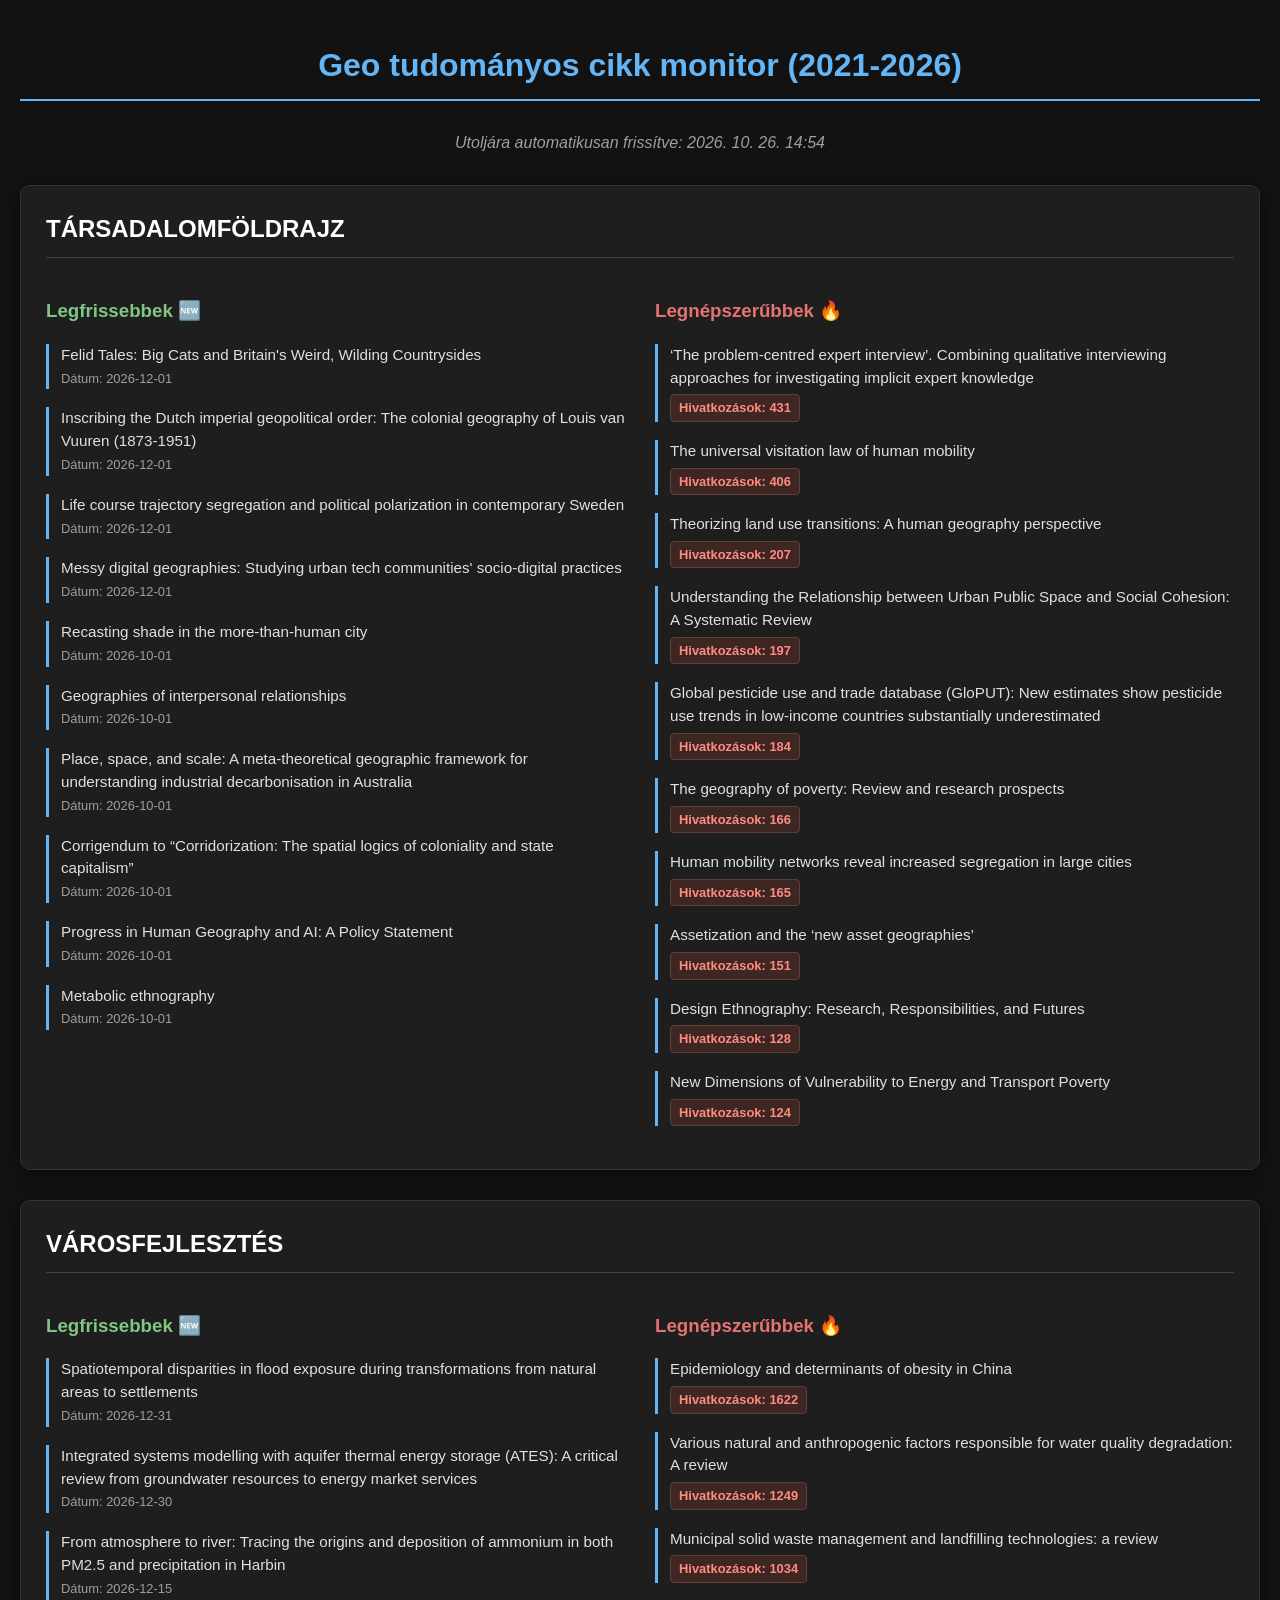
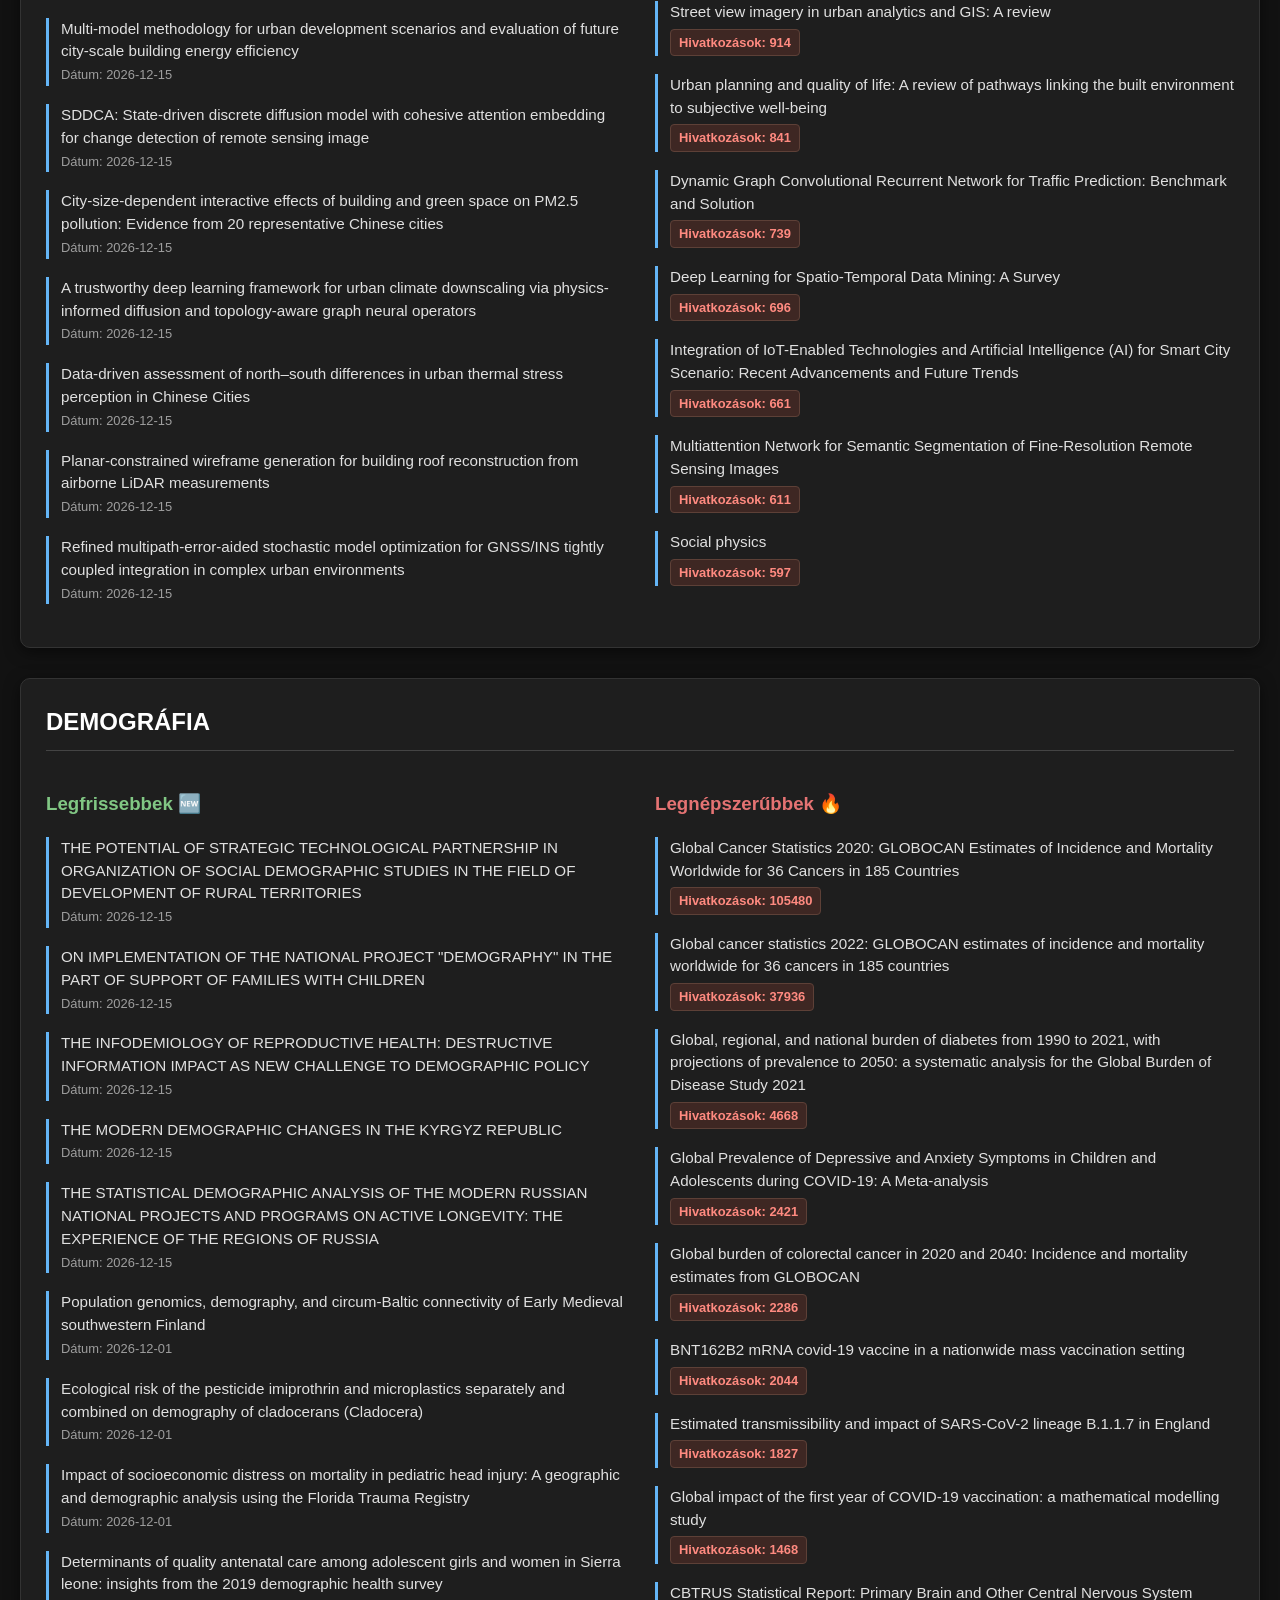
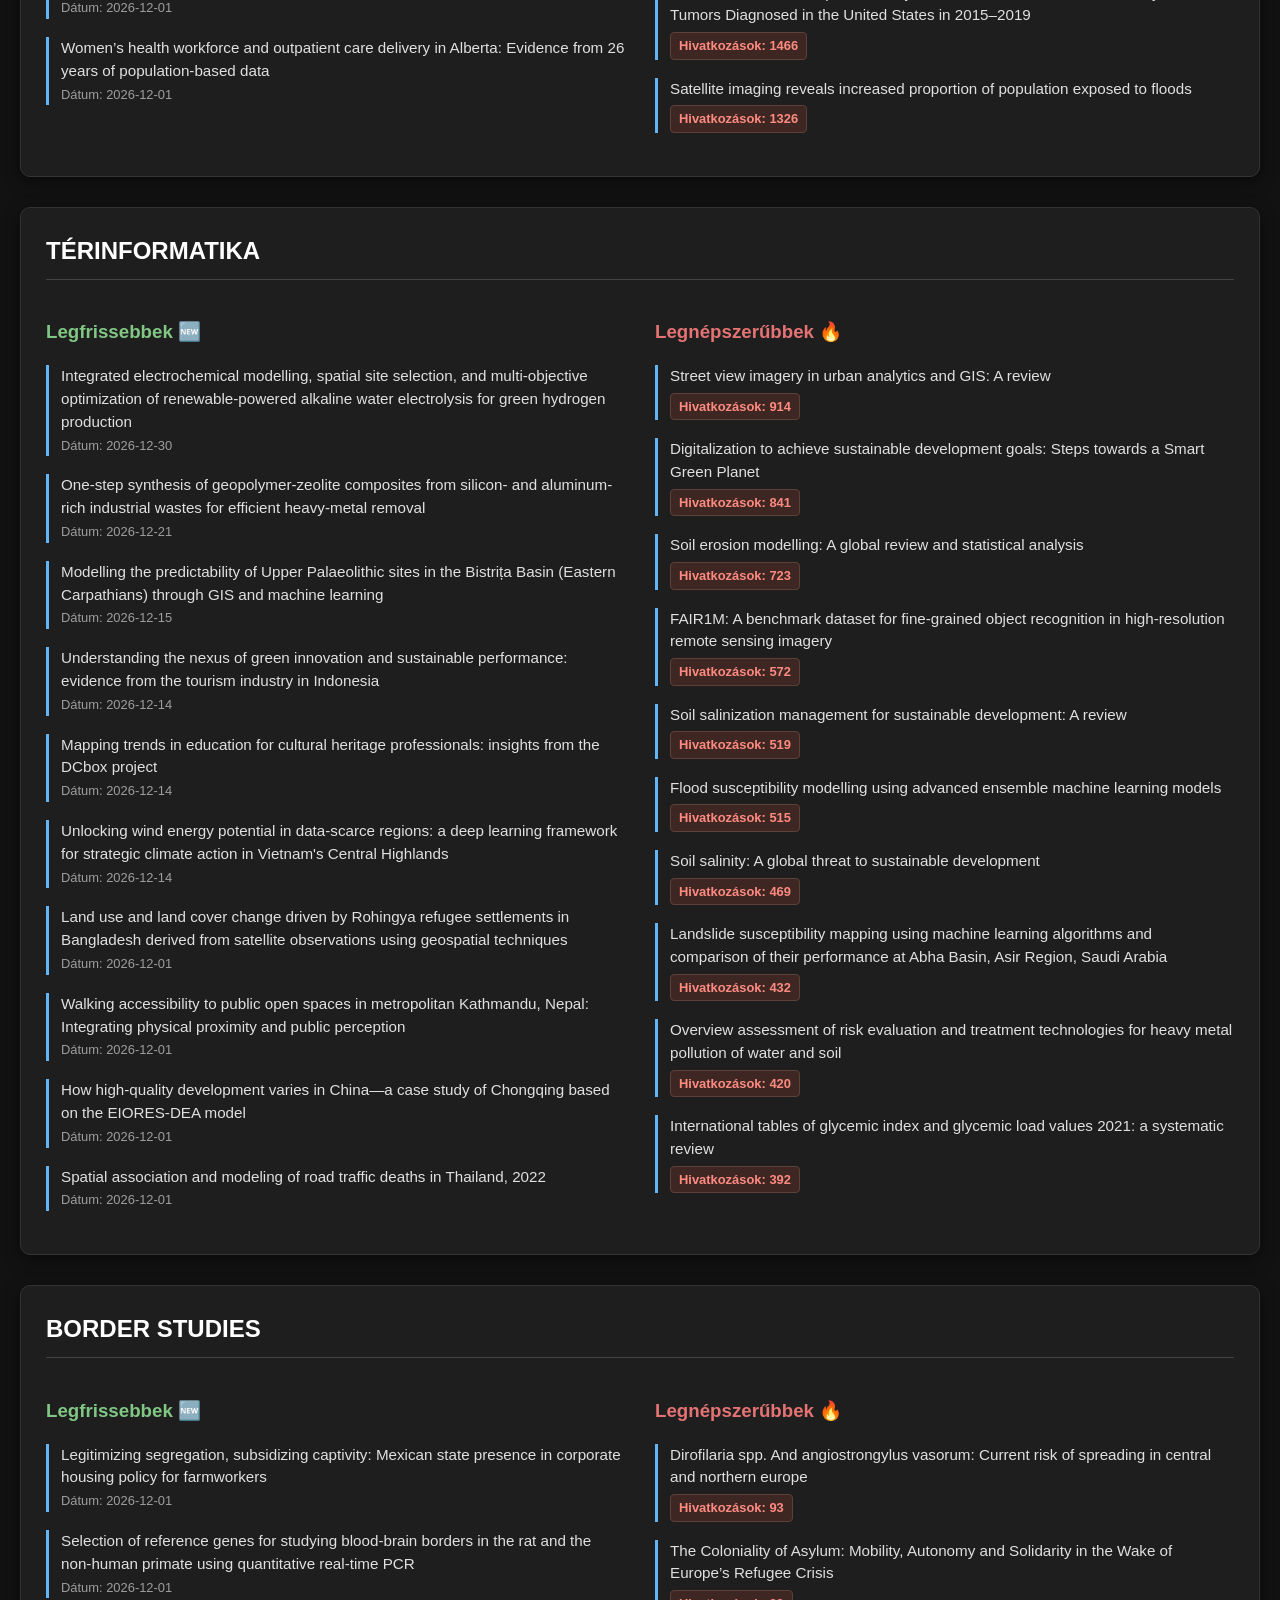
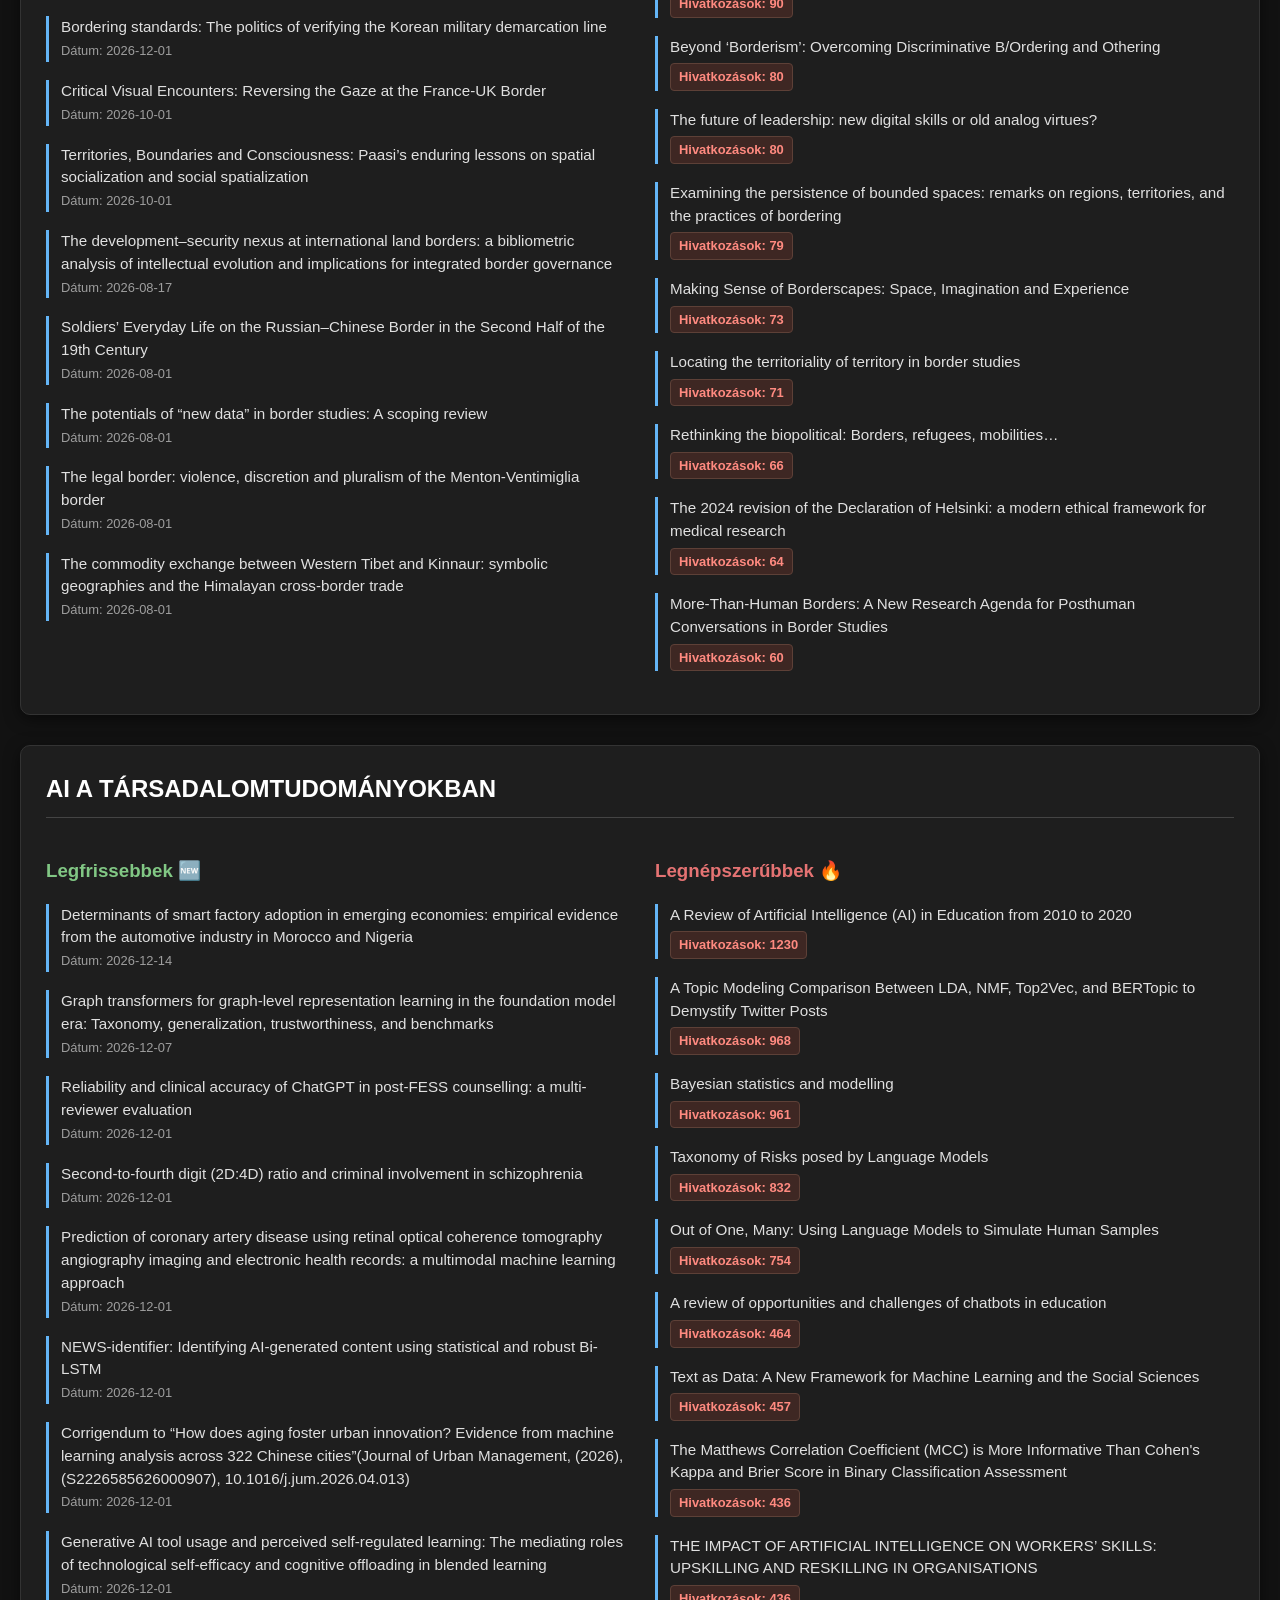
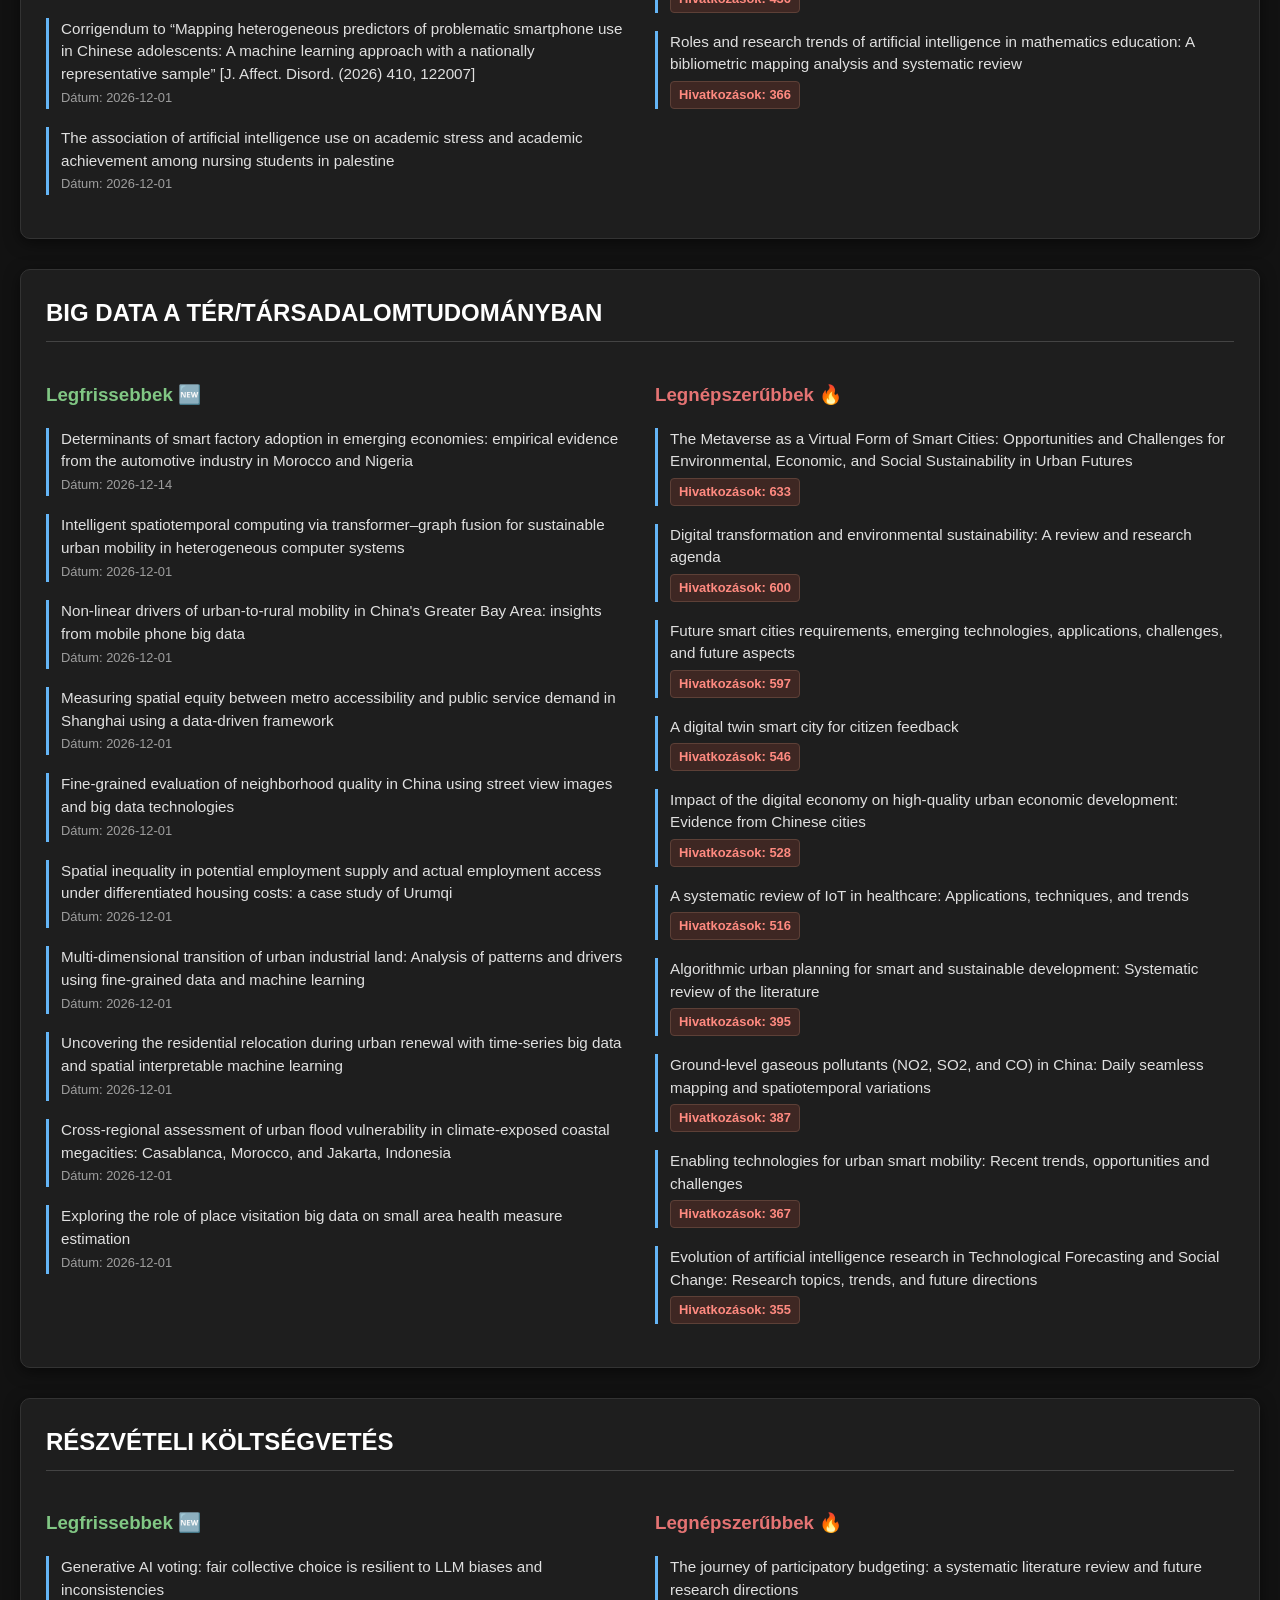
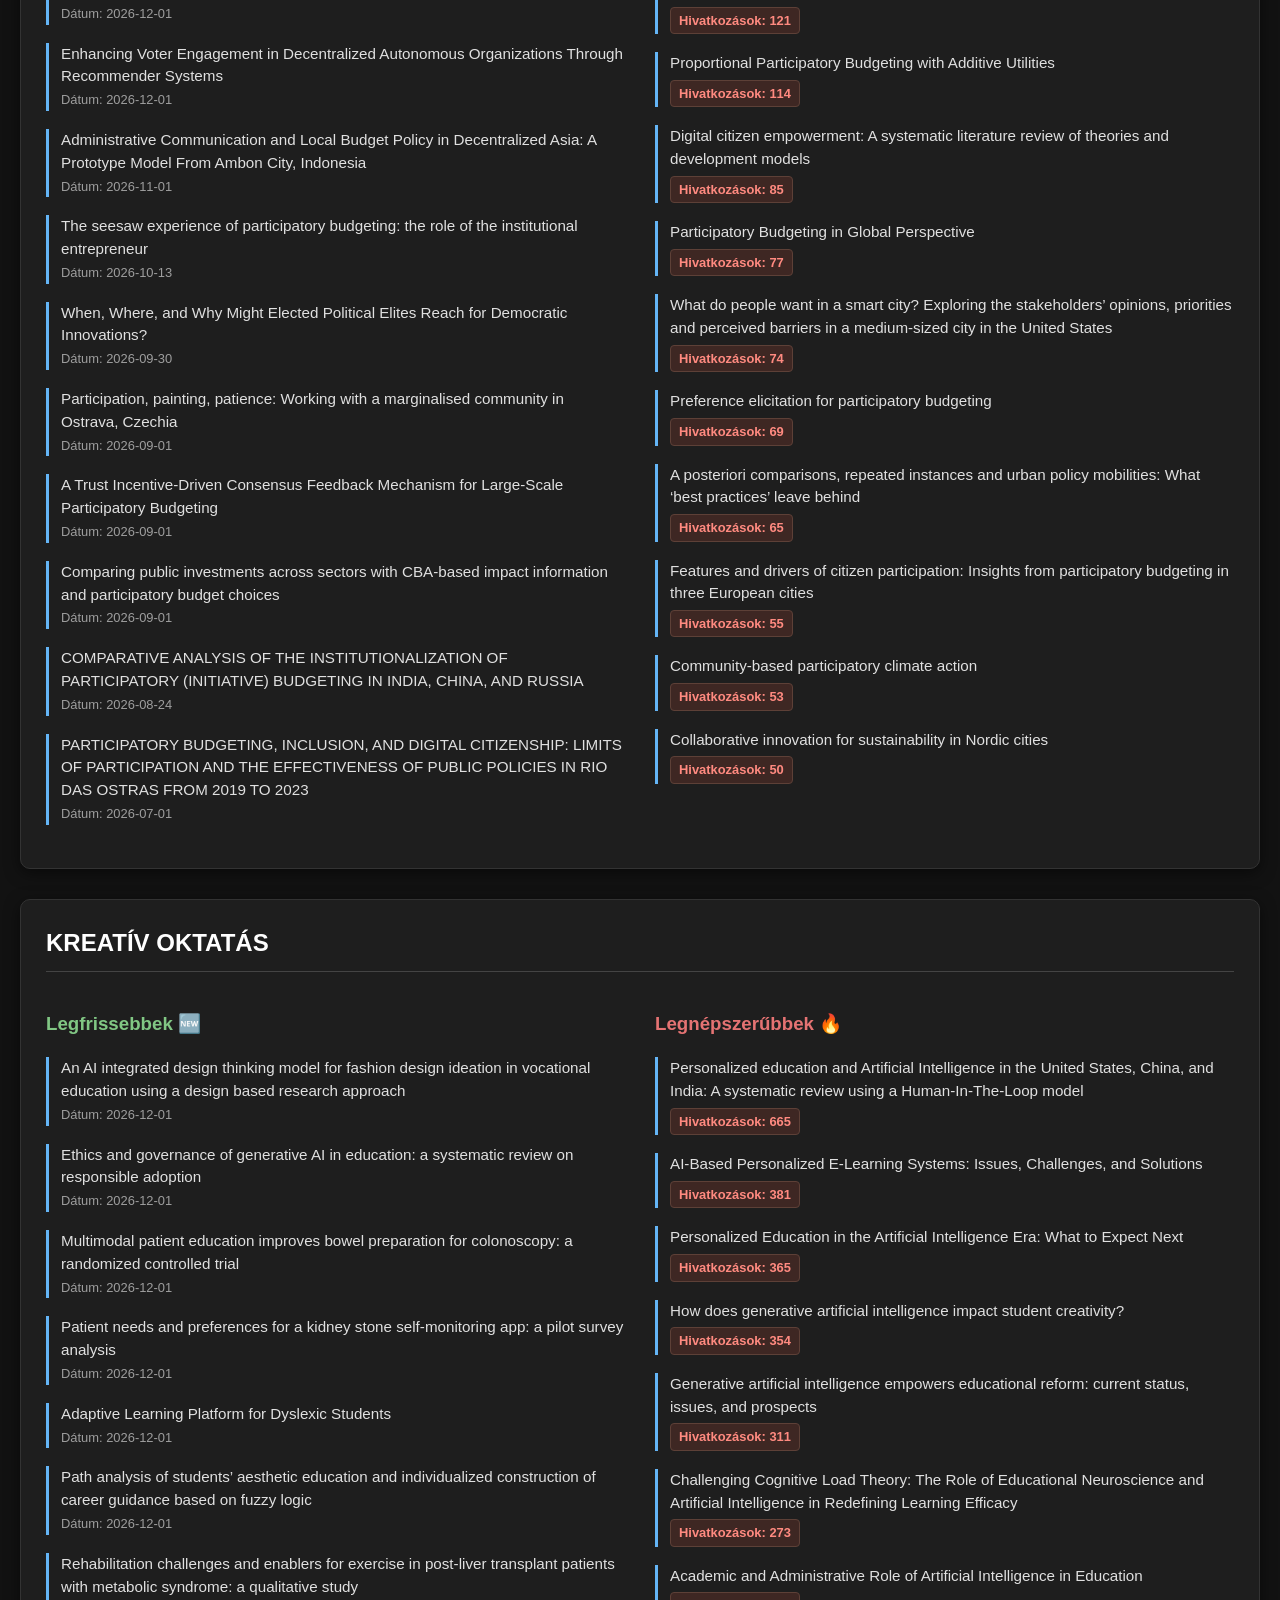
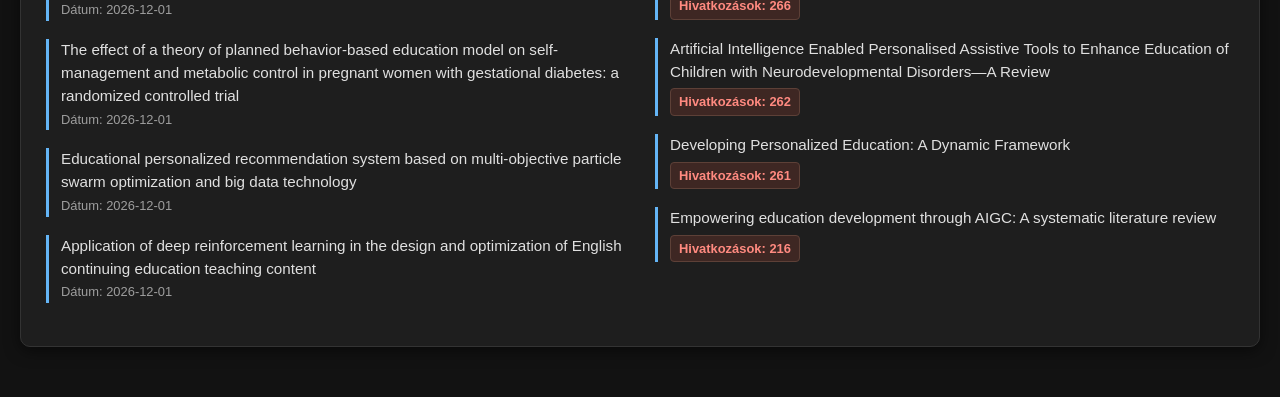
==== commit e342ff57: "Automatikus heti frissítés 🤖" ====
--- a/index.html
+++ b/index.html
@@ -40,8 +40,8 @@
 <body>
     <div class="container">
         <h1>Geo tudományos cikk monitor (2021-2026)</h1>
-        <div class="update-info">Utoljára automatikusan frissítve: 2026. 10. 19. 15:20</div>
-        <div class='theme-section'><h2>TÁRSADALOMFÖLDRAJZ</h2><div class='grid'><div><h3 class='title-latest'>Legfrissebbek 🆕</h3><div class='article'><strong><a href='https://www.scopus.com/inward/record.uri?partnerID=HzOxMe3b&scp=105052637243&origin=inward' target='_blank'>Felid Tales: Big Cats and Britain's Weird, Wilding Countrysides</a></strong><br><span class='date-info'>Dátum: 2026-12-01</span></div><div class='article'><strong><a href='https://www.scopus.com/inward/record.uri?partnerID=HzOxMe3b&scp=105045352594&origin=inward' target='_blank'>Inscribing the Dutch imperial geopolitical order: The colonial geography of Louis van Vuuren (1873-1951)</a></strong><br><span class='date-info'>Dátum: 2026-12-01</span></div><div class='article'><strong><a href='https://www.scopus.com/inward/record.uri?partnerID=HzOxMe3b&scp=105046286803&origin=inward' target='_blank'>Life course trajectory segregation and political polarization in contemporary Sweden</a></strong><br><span class='date-info'>Dátum: 2026-12-01</span></div><div class='article'><strong><a href='https://www.scopus.com/inward/record.uri?partnerID=HzOxMe3b&scp=105046741313&origin=inward' target='_blank'>Messy digital geographies: Studying urban tech communities' socio-digital practices</a></strong><br><span class='date-info'>Dátum: 2026-12-01</span></div><div class='article'><strong><a href='https://www.scopus.com/inward/record.uri?partnerID=HzOxMe3b&scp=105050292384&origin=inward' target='_blank'>Recasting shade in the more-than-human city</a></strong><br><span class='date-info'>Dátum: 2026-10-01</span></div><div class='article'><strong><a href='https://www.scopus.com/inward/record.uri?partnerID=HzOxMe3b&scp=105034576654&origin=inward' target='_blank'>Geographies of interpersonal relationships</a></strong><br><span class='date-info'>Dátum: 2026-10-01</span></div><div class='article'><strong><a href='https://www.scopus.com/inward/record.uri?partnerID=HzOxMe3b&scp=105053269915&origin=inward' target='_blank'>Place, space, and scale: A meta-theoretical geographic framework for understanding industrial decarbonisation in Australia</a></strong><br><span class='date-info'>Dátum: 2026-10-01</span></div><div class='article'><strong><a href='https://www.scopus.com/inward/record.uri?partnerID=HzOxMe3b&scp=105050461686&origin=inward' target='_blank'>Corrigendum to “Corridorization: The spatial logics of coloniality and state capitalism”</a></strong><br><span class='date-info'>Dátum: 2026-10-01</span></div><div class='article'><strong><a href='https://www.scopus.com/inward/record.uri?partnerID=HzOxMe3b&scp=105047800321&origin=inward' target='_blank'>Progress in Human Geography and AI: A Policy Statement</a></strong><br><span class='date-info'>Dátum: 2026-10-01</span></div><div class='article'><strong><a href='https://www.scopus.com/inward/record.uri?partnerID=HzOxMe3b&scp=105033028164&origin=inward' target='_blank'>Metabolic ethnography</a></strong><br><span class='date-info'>Dátum: 2026-10-01</span></div></div><div><h3 class='title-popular'>Legnépszerűbbek 🔥</h3><div class='article'><strong><a href='https://www.scopus.com/inward/record.uri?partnerID=HzOxMe3b&scp=85085982019&origin=inward' target='_blank'>‘The problem-centred expert interview’. Combining qualitative interviewing approaches for investigating implicit expert knowledge</a></strong><br><span class='citations'>Hivatkozások: 430</span></div><div class='article'><strong><a href='https://www.scopus.com/inward/record.uri?partnerID=HzOxMe3b&scp=85106885893&origin=inward' target='_blank'>The universal visitation law of human mobility</a></strong><br><span class='citations'>Hivatkozások: 405</span></div><div class='article'><strong><a href='https://www.scopus.com/inward/record.uri?partnerID=HzOxMe3b&scp=85138509437&origin=inward' target='_blank'>Theorizing land use transitions: A human geography perspective</a></strong><br><span class='citations'>Hivatkozások: 205</span></div><div class='article'><strong><a href='https://www.scopus.com/inward/record.uri?partnerID=HzOxMe3b&scp=85187886536&origin=inward' target='_blank'>Understanding the Relationship between Urban Public Space and Social Cohesion: A Systematic Review</a></strong><br><span class='citations'>Hivatkozások: 194</span></div><div class='article'><strong><a href='https://www.scopus.com/inward/record.uri?partnerID=HzOxMe3b&scp=85160095980&origin=inward' target='_blank'>Global pesticide use and trade database (GloPUT): New estimates show pesticide use trends in low-income countries substantially underestimated</a></strong><br><span class='citations'>Hivatkozások: 184</span></div><div class='article'><strong><a href='https://www.scopus.com/inward/record.uri?partnerID=HzOxMe3b&scp=85060854799&origin=inward' target='_blank'>The geography of poverty: Review and research prospects</a></strong><br><span class='citations'>Hivatkozások: 166</span></div><div class='article'><strong><a href='https://www.scopus.com/inward/record.uri?partnerID=HzOxMe3b&scp=85177798591&origin=inward' target='_blank'>Human mobility networks reveal increased segregation in large cities</a></strong><br><span class='citations'>Hivatkozások: 162</span></div><div class='article'><strong><a href='https://www.scopus.com/inward/record.uri?partnerID=HzOxMe3b&scp=85142371577&origin=inward' target='_blank'>Assetization and the ‘new asset geographies’</a></strong><br><span class='citations'>Hivatkozások: 145</span></div><div class='article'><strong><a href='https://www.scopus.com/inward/record.uri?partnerID=HzOxMe3b&scp=85140558640&origin=inward' target='_blank'>Design Ethnography: Research, Responsibilities, and Futures</a></strong><br><span class='citations'>Hivatkozások: 128</span></div><div class='article'><strong><a href='https://www.scopus.com/inward/record.uri?partnerID=HzOxMe3b&scp=85092288395&origin=inward' target='_blank'>Inviting the stranger in: Intimacy, digital technology and new geographies of encounter</a></strong><br><span class='citations'>Hivatkozások: 124</span></div></div></div></div><div class='theme-section'><h2>VÁROSFEJLESZTÉS</h2><div class='grid'><div><h3 class='title-latest'>Legfrissebbek 🆕</h3><div class='article'><strong><a href='https://www.scopus.com/inward/record.uri?partnerID=HzOxMe3b&scp=105052733308&origin=inward' target='_blank'>Spatiotemporal disparities in flood exposure during transformations from natural areas to settlements</a></strong><br><span class='date-info'>Dátum: 2026-12-31</span></div><div class='article'><strong><a href='https://www.scopus.com/inward/record.uri?partnerID=HzOxMe3b&scp=105050466448&origin=inward' target='_blank'>Integrated systems modelling with aquifer thermal energy storage (ATES): A critical review from groundwater resources to energy market services</a></strong><br><span class='date-info'>Dátum: 2026-12-30</span></div><div class='article'><strong><a href='https://www.scopus.com/inward/record.uri?partnerID=HzOxMe3b&scp=105041433111&origin=inward' target='_blank'>SDDCA: State-driven discrete diffusion model with cohesive attention embedding for change detection of remote sensing image</a></strong><br><span class='date-info'>Dátum: 2026-12-15</span></div><div class='article'><strong><a href='https://www.scopus.com/inward/record.uri?partnerID=HzOxMe3b&scp=105042264511&origin=inward' target='_blank'>A trustworthy deep learning framework for urban climate downscaling via physics-informed diffusion and topology-aware graph neural operators</a></strong><br><span class='date-info'>Dátum: 2026-12-15</span></div><div class='article'><strong><a href='https://www.scopus.com/inward/record.uri?partnerID=HzOxMe3b&scp=105052564896&origin=inward' target='_blank'>Data-driven assessment of north–south differences in urban thermal stress perception in Chinese Cities</a></strong><br><span class='date-info'>Dátum: 2026-12-15</span></div><div class='article'><strong><a href='https://www.scopus.com/inward/record.uri?partnerID=HzOxMe3b&scp=105051902715&origin=inward' target='_blank'>Planar-constrained wireframe generation for building roof reconstruction from airborne LiDAR measurements</a></strong><br><span class='date-info'>Dátum: 2026-12-15</span></div><div class='article'><strong><a href='https://www.scopus.com/inward/record.uri?partnerID=HzOxMe3b&scp=105050684635&origin=inward' target='_blank'>Observation-constrained clear-sky direct radiative forcing of black carbon containing aerosols reveals distinct radiative regimes across urban Asia</a></strong><br><span class='date-info'>Dátum: 2026-12-15</span></div><div class='article'><strong><a href='https://www.scopus.com/inward/record.uri?partnerID=HzOxMe3b&scp=105052140608&origin=inward' target='_blank'>High-spatial-resolution mapping of annual anthropogenic heat flux in the Beijing-Tianjin-Hebei urban agglomeration using the CUNTLI-based inventory method</a></strong><br><span class='date-info'>Dátum: 2026-12-15</span></div><div class='article'><strong><a href='https://www.scopus.com/inward/record.uri?partnerID=HzOxMe3b&scp=105052571064&origin=inward' target='_blank'>Determination of odor annoyance thresholds for the tire industry in high-rise urban buildings: A systematic dose-response study</a></strong><br><span class='date-info'>Dátum: 2026-12-15</span></div><div class='article'><strong><a href='https://www.scopus.com/inward/record.uri?partnerID=HzOxMe3b&scp=105030514685&origin=inward' target='_blank'>Urban planning challenges and missed opportunities after an industrial disaster in Hungary</a></strong><br><span class='date-info'>Dátum: 2026-12-14</span></div></div><div><h3 class='title-popular'>Legnépszerűbbek 🔥</h3><div class='article'><strong><a href='https://www.scopus.com/inward/record.uri?partnerID=HzOxMe3b&scp=85106244298&origin=inward' target='_blank'>Epidemiology and determinants of obesity in China</a></strong><br><span class='citations'>Hivatkozások: 1615</span></div><div class='article'><strong><a href='https://www.scopus.com/inward/record.uri?partnerID=HzOxMe3b&scp=85115948371&origin=inward' target='_blank'>Various natural and anthropogenic factors responsible for water quality degradation: A review</a></strong><br><span class='citations'>Hivatkozások: 1243</span></div><div class='article'><strong><a href='https://www.scopus.com/inward/record.uri?partnerID=HzOxMe3b&scp=85091452044&origin=inward' target='_blank'>Municipal solid waste management and landfilling technologies: a review</a></strong><br><span class='citations'>Hivatkozások: 1029</span></div><div class='article'><strong><a href='https://www.scopus.com/inward/record.uri?partnerID=HzOxMe3b&scp=85112380512&origin=inward' target='_blank'>Street view imagery in urban analytics and GIS: A review</a></strong><br><span class='citations'>Hivatkozások: 896</span></div><div class='article'><strong><a href='https://www.scopus.com/inward/record.uri?partnerID=HzOxMe3b&scp=85107157451&origin=inward' target='_blank'>Urban planning and quality of life: A review of pathways linking the built environment to subjective well-being</a></strong><br><span class='citations'>Hivatkozások: 832</span></div><div class='article'><strong><a href='https://www.scopus.com/inward/record.uri?partnerID=HzOxMe3b&scp=85149369270&origin=inward' target='_blank'>Dynamic Graph Convolutional Recurrent Network for Traffic Prediction: Benchmark and Solution</a></strong><br><span class='citations'>Hivatkozások: 734</span></div><div class='article'><strong><a href='https://www.scopus.com/inward/record.uri?partnerID=HzOxMe3b&scp=85134172353&origin=inward' target='_blank'>Deep Learning for Spatio-Temporal Data Mining: A Survey</a></strong><br><span class='citations'>Hivatkozások: 689</span></div><div class='article'><strong><a href='https://www.scopus.com/inward/record.uri?partnerID=HzOxMe3b&scp=85161585749&origin=inward' target='_blank'>Integration of IoT-Enabled Technologies and Artificial Intelligence (AI) for Smart City Scenario: Recent Advancements and Future Trends</a></strong><br><span class='citations'>Hivatkozások: 658</span></div><div class='article'><strong><a href='https://www.scopus.com/inward/record.uri?partnerID=HzOxMe3b&scp=85110895550&origin=inward' target='_blank'>Multiattention Network for Semantic Segmentation of Fine-Resolution Remote Sensing Images</a></strong><br><span class='citations'>Hivatkozások: 606</span></div><div class='article'><strong><a href='https://www.scopus.com/inward/record.uri?partnerID=HzOxMe3b&scp=85132844257&origin=inward' target='_blank'>Future smart cities requirements, emerging technologies, applications, challenges, and future aspects</a></strong><br><span class='citations'>Hivatkozások: 597</span></div></div></div></div><div class='theme-section'><h2>DEMOGRÁFIA</h2><div class='grid'><div><h3 class='title-latest'>Legfrissebbek 🆕</h3><div class='article'><strong><a href='https://www.scopus.com/inward/record.uri?partnerID=HzOxMe3b&scp=105030899387&origin=inward' target='_blank'>THE POTENTIAL OF STRATEGIC TECHNOLOGICAL PARTNERSHIP IN ORGANIZATION OF SOCIAL DEMOGRAPHIC STUDIES IN THE FIELD OF DEVELOPMENT OF RURAL TERRITORIES</a></strong><br><span class='date-info'>Dátum: 2026-12-15</span></div><div class='article'><strong><a href='https://www.scopus.com/inward/record.uri?partnerID=HzOxMe3b&scp=105036795949&origin=inward' target='_blank'>ON IMPLEMENTATION OF THE NATIONAL PROJECT "DEMOGRAPHY" IN THE PART OF SUPPORT OF FAMILIES WITH CHILDREN</a></strong><br><span class='date-info'>Dátum: 2026-12-15</span></div><div class='article'><strong><a href='https://www.scopus.com/inward/record.uri?partnerID=HzOxMe3b&scp=105044983030&origin=inward' target='_blank'>THE INFODEMIOLOGY OF REPRODUCTIVE HEALTH: DESTRUCTIVE INFORMATION IMPACT AS NEW CHALLENGE TO DEMOGRAPHIC POLICY</a></strong><br><span class='date-info'>Dátum: 2026-12-15</span></div><div class='article'><strong><a href='https://www.scopus.com/inward/record.uri?partnerID=HzOxMe3b&scp=105044769655&origin=inward' target='_blank'>THE MODERN DEMOGRAPHIC CHANGES IN THE KYRGYZ REPUBLIC</a></strong><br><span class='date-info'>Dátum: 2026-12-15</span></div><div class='article'><strong><a href='https://www.scopus.com/inward/record.uri?partnerID=HzOxMe3b&scp=105036792580&origin=inward' target='_blank'>THE STATISTICAL DEMOGRAPHIC ANALYSIS OF THE MODERN RUSSIAN NATIONAL PROJECTS AND PROGRAMS ON ACTIVE LONGEVITY: THE EXPERIENCE OF THE REGIONS OF RUSSIA</a></strong><br><span class='date-info'>Dátum: 2026-12-15</span></div><div class='article'><strong><a href='https://www.scopus.com/inward/record.uri?partnerID=HzOxMe3b&scp=105051183962&origin=inward' target='_blank'>Ecological risk of the pesticide imiprothrin and microplastics separately and combined on demography of cladocerans (Cladocera)</a></strong><br><span class='date-info'>Dátum: 2026-12-01</span></div><div class='article'><strong><a href='https://www.scopus.com/inward/record.uri?partnerID=HzOxMe3b&scp=105050463982&origin=inward' target='_blank'>Women’s health workforce and outpatient care delivery in Alberta: Evidence from 26 years of population-based data</a></strong><br><span class='date-info'>Dátum: 2026-12-01</span></div><div class='article'><strong><a href='https://www.scopus.com/inward/record.uri?partnerID=HzOxMe3b&scp=105050382375&origin=inward' target='_blank'>Population genomics, demography, and circum-Baltic connectivity of Early Medieval southwestern Finland</a></strong><br><span class='date-info'>Dátum: 2026-12-01</span></div><div class='article'><strong><a href='https://www.scopus.com/inward/record.uri?partnerID=HzOxMe3b&scp=105052030118&origin=inward' target='_blank'>Impact of socioeconomic distress on mortality in pediatric head injury: A geographic and demographic analysis using the Florida Trauma Registry</a></strong><br><span class='date-info'>Dátum: 2026-12-01</span></div><div class='article'><strong><a href='https://www.scopus.com/inward/record.uri?partnerID=HzOxMe3b&scp=105046318799&origin=inward' target='_blank'>Association between endogenous sex hormones and cardiovascular-kidney-metabolic in US adults: a population-based study</a></strong><br><span class='date-info'>Dátum: 2026-12-01</span></div></div><div><h3 class='title-popular'>Legnépszerűbbek 🔥</h3><div class='article'><strong><a href='https://www.scopus.com/inward/record.uri?partnerID=HzOxMe3b&scp=85100345654&origin=inward' target='_blank'>Global Cancer Statistics 2020: GLOBOCAN Estimates of Incidence and Mortality Worldwide for 36 Cancers in 185 Countries</a></strong><br><span class='citations'>Hivatkozások: 105217</span></div><div class='article'><strong><a href='https://www.scopus.com/inward/record.uri?partnerID=HzOxMe3b&scp=85189960282&origin=inward' target='_blank'>Global cancer statistics 2022: GLOBOCAN estimates of incidence and mortality worldwide for 36 cancers in 185 countries</a></strong><br><span class='citations'>Hivatkozások: 37501</span></div><div class='article'><strong><a href='https://www.scopus.com/inward/record.uri?partnerID=HzOxMe3b&scp=85164436395&origin=inward' target='_blank'>Global, regional, and national burden of diabetes from 1990 to 2021, with projections of prevalence to 2050: a systematic analysis for the Global Burden of Disease Study 2021</a></strong><br><span class='citations'>Hivatkozások: 4636</span></div><div class='article'><strong><a href='https://www.scopus.com/inward/record.uri?partnerID=HzOxMe3b&scp=85112251232&origin=inward' target='_blank'>Global Prevalence of Depressive and Anxiety Symptoms in Children and Adolescents during COVID-19: A Meta-analysis</a></strong><br><span class='citations'>Hivatkozások: 2409</span></div><div class='article'><strong><a href='https://www.scopus.com/inward/record.uri?partnerID=HzOxMe3b&scp=85145645772&origin=inward' target='_blank'>Global burden of colorectal cancer in 2020 and 2040: Incidence and mortality estimates from GLOBOCAN</a></strong><br><span class='citations'>Hivatkozások: 2268</span></div><div class='article'><strong><a href='https://www.scopus.com/inward/record.uri?partnerID=HzOxMe3b&scp=85103719376&origin=inward' target='_blank'>BNT162B2 mRNA covid-19 vaccine in a nationwide mass vaccination setting</a></strong><br><span class='citations'>Hivatkozások: 2044</span></div><div class='article'><strong><a href='https://www.scopus.com/inward/record.uri?partnerID=HzOxMe3b&scp=85103486726&origin=inward' target='_blank'>Estimated transmissibility and impact of SARS-CoV-2 lineage B.1.1.7 in England</a></strong><br><span class='citations'>Hivatkozások: 1827</span></div><div class='article'><strong><a href='https://www.scopus.com/inward/record.uri?partnerID=HzOxMe3b&scp=85136522560&origin=inward' target='_blank'>Global impact of the first year of COVID-19 vaccination: a mathematical modelling study</a></strong><br><span class='citations'>Hivatkozások: 1463</span></div><div class='article'><strong><a href='https://www.scopus.com/inward/record.uri?partnerID=HzOxMe3b&scp=85139572491&origin=inward' target='_blank'>CBTRUS Statistical Report: Primary Brain and Other Central Nervous System Tumors Diagnosed in the United States in 2015–2019</a></strong><br><span class='citations'>Hivatkozások: 1454</span></div><div class='article'><strong><a href='https://www.scopus.com/inward/record.uri?partnerID=HzOxMe3b&scp=85112019173&origin=inward' target='_blank'>Satellite imaging reveals increased proportion of population exposed to floods</a></strong><br><span class='citations'>Hivatkozások: 1313</span></div></div></div></div><div class='theme-section'><h2>TÉRINFORMATIKA</h2><div class='grid'><div><h3 class='title-latest'>Legfrissebbek 🆕</h3><div class='article'><strong><a href='https://www.scopus.com/inward/record.uri?partnerID=HzOxMe3b&scp=105050542379&origin=inward' target='_blank'>Integrated electrochemical modelling, spatial site selection, and multi-objective optimization of renewable-powered alkaline water electrolysis for green hydrogen production</a></strong><br><span class='date-info'>Dátum: 2026-12-30</span></div><div class='article'><strong><a href='https://www.scopus.com/inward/record.uri?partnerID=HzOxMe3b&scp=105051361102&origin=inward' target='_blank'>One-step synthesis of geopolymer-zeolite composites from silicon- and aluminum-rich industrial wastes for efficient heavy-metal removal</a></strong><br><span class='date-info'>Dátum: 2026-12-21</span></div><div class='article'><strong><a href='https://www.scopus.com/inward/record.uri?partnerID=HzOxMe3b&scp=105051591299&origin=inward' target='_blank'>Modelling the predictability of Upper Palaeolithic sites in the Bistrița Basin (Eastern Carpathians) through GIS and machine learning</a></strong><br><span class='date-info'>Dátum: 2026-12-15</span></div><div class='article'><strong><a href='https://www.scopus.com/inward/record.uri?partnerID=HzOxMe3b&scp=105043337534&origin=inward' target='_blank'>Understanding the nexus of green innovation and sustainable performance: evidence from the tourism industry in Indonesia</a></strong><br><span class='date-info'>Dátum: 2026-12-14</span></div><div class='article'><strong><a href='https://www.scopus.com/inward/record.uri?partnerID=HzOxMe3b&scp=105041221529&origin=inward' target='_blank'>Mapping trends in education for cultural heritage professionals: insights from the DCbox project</a></strong><br><span class='date-info'>Dátum: 2026-12-14</span></div><div class='article'><strong><a href='https://www.scopus.com/inward/record.uri?partnerID=HzOxMe3b&scp=105052971243&origin=inward' target='_blank'>Unlocking wind energy potential in data-scarce regions: a deep learning framework for strategic climate action in Vietnam's Central Highlands</a></strong><br><span class='date-info'>Dátum: 2026-12-14</span></div><div class='article'><strong><a href='https://www.scopus.com/inward/record.uri?partnerID=HzOxMe3b&scp=105048780132&origin=inward' target='_blank'>Land use and land cover change driven by Rohingya refugee settlements in Bangladesh derived from satellite observations using geospatial techniques</a></strong><br><span class='date-info'>Dátum: 2026-12-01</span></div><div class='article'><strong><a href='https://www.scopus.com/inward/record.uri?partnerID=HzOxMe3b&scp=105036692987&origin=inward' target='_blank'>Walking accessibility to public open spaces in metropolitan Kathmandu, Nepal: Integrating physical proximity and public perception</a></strong><br><span class='date-info'>Dátum: 2026-12-01</span></div><div class='article'><strong><a href='https://www.scopus.com/inward/record.uri?partnerID=HzOxMe3b&scp=105029768645&origin=inward' target='_blank'>How high-quality development varies in China—a case study of Chongqing based on the EIORES-DEA model</a></strong><br><span class='date-info'>Dátum: 2026-12-01</span></div><div class='article'><strong><a href='https://www.scopus.com/inward/record.uri?partnerID=HzOxMe3b&scp=105037708642&origin=inward' target='_blank'>Spatial association and modeling of road traffic deaths in Thailand, 2022</a></strong><br><span class='date-info'>Dátum: 2026-12-01</span></div></div><div><h3 class='title-popular'>Legnépszerűbbek 🔥</h3><div class='article'><strong><a href='https://www.scopus.com/inward/record.uri?partnerID=HzOxMe3b&scp=85112380512&origin=inward' target='_blank'>Street view imagery in urban analytics and GIS: A review</a></strong><br><span class='citations'>Hivatkozások: 896</span></div><div class='article'><strong><a href='https://www.scopus.com/inward/record.uri?partnerID=HzOxMe3b&scp=85108885719&origin=inward' target='_blank'>Digitalization to achieve sustainable development goals: Steps towards a Smart Green Planet</a></strong><br><span class='citations'>Hivatkozások: 840</span></div><div class='article'><strong><a href='https://www.scopus.com/inward/record.uri?partnerID=HzOxMe3b&scp=85102969281&origin=inward' target='_blank'>Soil erosion modelling: A global review and statistical analysis</a></strong><br><span class='citations'>Hivatkozások: 718</span></div><div class='article'><strong><a href='https://www.scopus.com/inward/record.uri?partnerID=HzOxMe3b&scp=85122221459&origin=inward' target='_blank'>FAIR1M: A benchmark dataset for fine-grained object recognition in high-resolution remote sensing imagery</a></strong><br><span class='citations'>Hivatkozások: 567</span></div><div class='article'><strong><a href='https://www.scopus.com/inward/record.uri?partnerID=HzOxMe3b&scp=85092156736&origin=inward' target='_blank'>Soil salinization management for sustainable development: A review</a></strong><br><span class='citations'>Hivatkozások: 517</span></div><div class='article'><strong><a href='https://www.scopus.com/inward/record.uri?partnerID=HzOxMe3b&scp=85099699170&origin=inward' target='_blank'>Flood susceptibility modelling using advanced ensemble machine learning models</a></strong><br><span class='citations'>Hivatkozások: 513</span></div><div class='article'><strong><a href='https://www.scopus.com/inward/record.uri?partnerID=HzOxMe3b&scp=85118256504&origin=inward' target='_blank'>Soil salinity: A global threat to sustainable development</a></strong><br><span class='citations'>Hivatkozások: 462</span></div><div class='article'><strong><a href='https://www.scopus.com/inward/record.uri?partnerID=HzOxMe3b&scp=85097408247&origin=inward' target='_blank'>Landslide susceptibility mapping using machine learning algorithms and comparison of their performance at Abha Basin, Asir Region, Saudi Arabia</a></strong><br><span class='citations'>Hivatkozások: 432</span></div><div class='article'><strong><a href='https://www.scopus.com/inward/record.uri?partnerID=HzOxMe3b&scp=85140304574&origin=inward' target='_blank'>Overview assessment of risk evaluation and treatment technologies for heavy metal pollution of water and soil</a></strong><br><span class='citations'>Hivatkozások: 417</span></div><div class='article'><strong><a href='https://www.scopus.com/inward/record.uri?partnerID=HzOxMe3b&scp=85121950351&origin=inward' target='_blank'>International tables of glycemic index and glycemic load values 2021: a systematic review</a></strong><br><span class='citations'>Hivatkozások: 388</span></div></div></div></div><div class='theme-section'><h2>BORDER STUDIES</h2><div class='grid'><div><h3 class='title-latest'>Legfrissebbek 🆕</h3><div class='article'><strong><a href='https://www.scopus.com/inward/record.uri?partnerID=HzOxMe3b&scp=105052520832&origin=inward' target='_blank'>Legitimizing segregation, subsidizing captivity: Mexican state presence in corporate housing policy for farmworkers</a></strong><br><span class='date-info'>Dátum: 2026-12-01</span></div><div class='article'><strong><a href='https://www.scopus.com/inward/record.uri?partnerID=HzOxMe3b&scp=105051148956&origin=inward' target='_blank'>Selection of reference genes for studying blood-brain borders in the rat and the non-human primate using quantitative real-time PCR</a></strong><br><span class='date-info'>Dátum: 2026-12-01</span></div><div class='article'><strong><a href='https://www.scopus.com/inward/record.uri?partnerID=HzOxMe3b&scp=105048777434&origin=inward' target='_blank'>Bordering standards: The politics of verifying the Korean military demarcation line</a></strong><br><span class='date-info'>Dátum: 2026-12-01</span></div><div class='article'><strong><a href='https://www.scopus.com/inward/record.uri?partnerID=HzOxMe3b&scp=105039962289&origin=inward' target='_blank'>Critical Visual Encounters: Reversing the Gaze at the France-UK Border</a></strong><br><span class='date-info'>Dátum: 2026-10-01</span></div><div class='article'><strong><a href='https://www.scopus.com/inward/record.uri?partnerID=HzOxMe3b&scp=105034210195&origin=inward' target='_blank'>Territories, Boundaries and Consciousness: Paasi’s enduring lessons on spatial socialization and social spatialization</a></strong><br><span class='date-info'>Dátum: 2026-10-01</span></div><div class='article'><strong><a href='https://www.scopus.com/inward/record.uri?partnerID=HzOxMe3b&scp=105051320130&origin=inward' target='_blank'>The development–security nexus at international land borders: a bibliometric analysis of intellectual evolution and implications for integrated border governance</a></strong><br><span class='date-info'>Dátum: 2026-08-17</span></div><div class='article'><strong><a href='https://www.scopus.com/inward/record.uri?partnerID=HzOxMe3b&scp=105048866823&origin=inward' target='_blank'>Soldiers’ Everyday Life on the Russian–Chinese Border in the Second Half of the 19th Century</a></strong><br><span class='date-info'>Dátum: 2026-08-01</span></div><div class='article'><strong><a href='https://www.scopus.com/inward/record.uri?partnerID=HzOxMe3b&scp=105041560006&origin=inward' target='_blank'>The potentials of “new data” in border studies: A scoping review</a></strong><br><span class='date-info'>Dátum: 2026-08-01</span></div><div class='article'><strong><a href='https://www.scopus.com/inward/record.uri?partnerID=HzOxMe3b&scp=105037750272&origin=inward' target='_blank'>The legal border: violence, discretion and pluralism of the Menton-Ventimiglia border</a></strong><br><span class='date-info'>Dátum: 2026-08-01</span></div><div class='article'><strong><a href='https://www.scopus.com/inward/record.uri?partnerID=HzOxMe3b&scp=105044947019&origin=inward' target='_blank'>The commodity exchange between Western Tibet and Kinnaur: symbolic geographies and the Himalayan cross-border trade</a></strong><br><span class='date-info'>Dátum: 2026-08-01</span></div></div><div><h3 class='title-popular'>Legnépszerűbbek 🔥</h3><div class='article'><strong><a href='https://www.scopus.com/inward/record.uri?partnerID=HzOxMe3b&scp=85116888534&origin=inward' target='_blank'>Dirofilaria spp. And angiostrongylus vasorum: Current risk of spreading in central and northern europe</a></strong><br><span class='citations'>Hivatkozások: 92</span></div><div class='article'><strong><a href='https://www.scopus.com/inward/record.uri?partnerID=HzOxMe3b&scp=105014310537&origin=inward' target='_blank'>The Coloniality of Asylum: Mobility, Autonomy and Solidarity in the Wake of Europe’s Refugee Crisis</a></strong><br><span class='citations'>Hivatkozások: 88</span></div><div class='article'><strong><a href='https://www.scopus.com/inward/record.uri?partnerID=HzOxMe3b&scp=85100174279&origin=inward' target='_blank'>Beyond ‘Borderism’: Overcoming Discriminative B/Ordering and Othering</a></strong><br><span class='citations'>Hivatkozások: 80</span></div><div class='article'><strong><a href='https://www.scopus.com/inward/record.uri?partnerID=HzOxMe3b&scp=85146257031&origin=inward' target='_blank'>The future of leadership: new digital skills or old analog virtues?</a></strong><br><span class='citations'>Hivatkozások: 80</span></div><div class='article'><strong><a href='https://www.scopus.com/inward/record.uri?partnerID=HzOxMe3b&scp=85122864260&origin=inward' target='_blank'>Examining the persistence of bounded spaces: remarks on regions, territories, and the practices of bordering</a></strong><br><span class='citations'>Hivatkozások: 78</span></div><div class='article'><strong><a href='https://www.scopus.com/inward/record.uri?partnerID=HzOxMe3b&scp=85074719314&origin=inward' target='_blank'>Making Sense of Borderscapes: Space, Imagination and Experience</a></strong><br><span class='citations'>Hivatkozások: 73</span></div><div class='article'><strong><a href='https://www.scopus.com/inward/record.uri?partnerID=HzOxMe3b&scp=85122610275&origin=inward' target='_blank'>Locating the territoriality of territory in border studies</a></strong><br><span class='citations'>Hivatkozások: 69</span></div><div class='article'><strong><a href='https://www.scopus.com/inward/record.uri?partnerID=HzOxMe3b&scp=85101247940&origin=inward' target='_blank'>Rethinking the biopolitical: Borders, refugees, mobilities…</a></strong><br><span class='citations'>Hivatkozások: 66</span></div><div class='article'><strong><a href='https://www.scopus.com/inward/record.uri?partnerID=HzOxMe3b&scp=105000924773&origin=inward' target='_blank'>The 2024 revision of the Declaration of Helsinki: a modern ethical framework for medical research</a></strong><br><span class='citations'>Hivatkozások: 62</span></div><div class='article'><strong><a href='https://www.scopus.com/inward/record.uri?partnerID=HzOxMe3b&scp=85147040491&origin=inward' target='_blank'>More-Than-Human Borders: A New Research Agenda for Posthuman Conversations in Border Studies</a></strong><br><span class='citations'>Hivatkozások: 58</span></div></div></div></div><div class='theme-section'><h2>AI A TÁRSADALOMTUDOMÁNYOKBAN</h2><div class='grid'><div><h3 class='title-latest'>Legfrissebbek 🆕</h3><div class='article'><strong><a href='https://www.scopus.com/inward/record.uri?partnerID=HzOxMe3b&scp=105044223596&origin=inward' target='_blank'>Determinants of smart factory adoption in emerging economies: empirical evidence from the automotive industry in Morocco and Nigeria</a></strong><br><span class='date-info'>Dátum: 2026-12-14</span></div><div class='article'><strong><a href='https://www.scopus.com/inward/record.uri?partnerID=HzOxMe3b&scp=105049146615&origin=inward' target='_blank'>Graph transformers for graph-level representation learning in the foundation model era: Taxonomy, generalization, trustworthiness, and benchmarks</a></strong><br><span class='date-info'>Dátum: 2026-12-07</span></div><div class='article'><strong><a href='https://www.scopus.com/inward/record.uri?partnerID=HzOxMe3b&scp=105044528745&origin=inward' target='_blank'>Reliability and clinical accuracy of ChatGPT in post-FESS counselling: a multi-reviewer evaluation</a></strong><br><span class='date-info'>Dátum: 2026-12-01</span></div><div class='article'><strong><a href='https://www.scopus.com/inward/record.uri?partnerID=HzOxMe3b&scp=105039116817&origin=inward' target='_blank'>Second-to-fourth digit (2D:4D) ratio and criminal involvement in schizophrenia</a></strong><br><span class='date-info'>Dátum: 2026-12-01</span></div><div class='article'><strong><a href='https://www.scopus.com/inward/record.uri?partnerID=HzOxMe3b&scp=105035312884&origin=inward' target='_blank'>Prediction of coronary artery disease using retinal optical coherence tomography angiography imaging and electronic health records: a multimodal machine learning approach</a></strong><br><span class='date-info'>Dátum: 2026-12-01</span></div><div class='article'><strong><a href='https://www.scopus.com/inward/record.uri?partnerID=HzOxMe3b&scp=105047994924&origin=inward' target='_blank'>NEWS-identifier: Identifying AI-generated content using statistical and robust Bi-LSTM</a></strong><br><span class='date-info'>Dátum: 2026-12-01</span></div><div class='article'><strong><a href='https://www.scopus.com/inward/record.uri?partnerID=HzOxMe3b&scp=105040532342&origin=inward' target='_blank'>Corrigendum to “How does aging foster urban innovation? Evidence from machine learning analysis across 322 Chinese cities”(Journal of Urban Management, (2026), (S2226585626000907), 10.1016/j.jum.2026.04.013)</a></strong><br><span class='date-info'>Dátum: 2026-12-01</span></div><div class='article'><strong><a href='https://www.scopus.com/inward/record.uri?partnerID=HzOxMe3b&scp=105051609478&origin=inward' target='_blank'>Generative AI tool usage and perceived self-regulated learning: The mediating roles of technological self-efficacy and cognitive offloading in blended learning</a></strong><br><span class='date-info'>Dátum: 2026-12-01</span></div><div class='article'><strong><a href='https://www.scopus.com/inward/record.uri?partnerID=HzOxMe3b&scp=105045761197&origin=inward' target='_blank'>Corrigendum to “Mapping heterogeneous predictors of problematic smartphone use in Chinese adolescents: A machine learning approach with a nationally representative sample” [J. Affect. Disord. (2026) 410, 122007]</a></strong><br><span class='date-info'>Dátum: 2026-12-01</span></div><div class='article'><strong><a href='https://www.scopus.com/inward/record.uri?partnerID=HzOxMe3b&scp=105040381031&origin=inward' target='_blank'>The association of artificial intelligence use on academic stress and academic achievement among nursing students in palestine</a></strong><br><span class='date-info'>Dátum: 2026-12-01</span></div></div><div><h3 class='title-popular'>Legnépszerűbbek 🔥</h3><div class='article'><strong><a href='https://www.scopus.com/inward/record.uri?partnerID=HzOxMe3b&scp=85105401878&origin=inward' target='_blank'>A Review of Artificial Intelligence (AI) in Education from 2010 to 2020</a></strong><br><span class='citations'>Hivatkozások: 1222</span></div><div class='article'><strong><a href='https://www.scopus.com/inward/record.uri?partnerID=HzOxMe3b&scp=85130737405&origin=inward' target='_blank'>A Topic Modeling Comparison Between LDA, NMF, Top2Vec, and BERTopic to Demystify Twitter Posts</a></strong><br><span class='citations'>Hivatkozások: 966</span></div><div class='article'><strong><a href='https://www.scopus.com/inward/record.uri?partnerID=HzOxMe3b&scp=85130472409&origin=inward' target='_blank'>Bayesian statistics and modelling</a></strong><br><span class='citations'>Hivatkozások: 954</span></div><div class='article'><strong><a href='https://www.scopus.com/inward/record.uri?partnerID=HzOxMe3b&scp=85132975101&origin=inward' target='_blank'>Taxonomy of Risks posed by Language Models</a></strong><br><span class='citations'>Hivatkozások: 817</span></div><div class='article'><strong><a href='https://www.scopus.com/inward/record.uri?partnerID=HzOxMe3b&scp=85164503376&origin=inward' target='_blank'>Out of One, Many: Using Language Models to Simulate Human Samples</a></strong><br><span class='citations'>Hivatkozások: 729</span></div><div class='article'><strong><a href='https://www.scopus.com/inward/record.uri?partnerID=HzOxMe3b&scp=85110883804&origin=inward' target='_blank'>A review of opportunities and challenges of chatbots in education</a></strong><br><span class='citations'>Hivatkozások: 461</span></div><div class='article'><strong><a href='https://www.scopus.com/inward/record.uri?partnerID=HzOxMe3b&scp=85199661013&origin=inward' target='_blank'>Text as Data: A New Framework for Machine Learning and the Social Sciences</a></strong><br><span class='citations'>Hivatkozások: 455</span></div><div class='article'><strong><a href='https://www.scopus.com/inward/record.uri?partnerID=HzOxMe3b&scp=85150763509&origin=inward' target='_blank'>THE IMPACT OF ARTIFICIAL INTELLIGENCE ON WORKERS’ SKILLS: UPSKILLING AND RESKILLING IN ORGANISATIONS</a></strong><br><span class='citations'>Hivatkozások: 435</span></div><div class='article'><strong><a href='https://www.scopus.com/inward/record.uri?partnerID=HzOxMe3b&scp=85113242401&origin=inward' target='_blank'>The Matthews Correlation Coefficient (MCC) is More Informative Than Cohen's Kappa and Brier Score in Binary Classification Assessment</a></strong><br><span class='citations'>Hivatkozások: 434</span></div><div class='article'><strong><a href='https://www.scopus.com/inward/record.uri?partnerID=HzOxMe3b&scp=85102953186&origin=inward' target='_blank'>Roles and research trends of artificial intelligence in mathematics education: A bibliometric mapping analysis and systematic review</a></strong><br><span class='citations'>Hivatkozások: 366</span></div></div></div></div><div class='theme-section'><h2>BIG DATA A TÉR/TÁRSADALOMTUDOMÁNYBAN</h2><div class='grid'><div><h3 class='title-latest'>Legfrissebbek 🆕</h3><div class='article'><strong><a href='https://www.scopus.com/inward/record.uri?partnerID=HzOxMe3b&scp=105044223596&origin=inward' target='_blank'>Determinants of smart factory adoption in emerging economies: empirical evidence from the automotive industry in Morocco and Nigeria</a></strong><br><span class='date-info'>Dátum: 2026-12-14</span></div><div class='article'><strong><a href='https://www.scopus.com/inward/record.uri?partnerID=HzOxMe3b&scp=105041518121&origin=inward' target='_blank'>Intelligent spatiotemporal computing via transformer–graph fusion for sustainable urban mobility in heterogeneous computer systems</a></strong><br><span class='date-info'>Dátum: 2026-12-01</span></div><div class='article'><strong><a href='https://www.scopus.com/inward/record.uri?partnerID=HzOxMe3b&scp=105051642027&origin=inward' target='_blank'>Non-linear drivers of urban-to-rural mobility in China's Greater Bay Area: insights from mobile phone big data</a></strong><br><span class='date-info'>Dátum: 2026-12-01</span></div><div class='article'><strong><a href='https://www.scopus.com/inward/record.uri?partnerID=HzOxMe3b&scp=105033761650&origin=inward' target='_blank'>Measuring spatial equity between metro accessibility and public service demand in Shanghai using a data-driven framework</a></strong><br><span class='date-info'>Dátum: 2026-12-01</span></div><div class='article'><strong><a href='https://www.scopus.com/inward/record.uri?partnerID=HzOxMe3b&scp=105047079504&origin=inward' target='_blank'>Fine-grained evaluation of neighborhood quality in China using street view images and big data technologies</a></strong><br><span class='date-info'>Dátum: 2026-12-01</span></div><div class='article'><strong><a href='https://www.scopus.com/inward/record.uri?partnerID=HzOxMe3b&scp=105040808828&origin=inward' target='_blank'>Spatial inequality in potential employment supply and actual employment access under differentiated housing costs: a case study of Urumqi</a></strong><br><span class='date-info'>Dátum: 2026-12-01</span></div><div class='article'><strong><a href='https://www.scopus.com/inward/record.uri?partnerID=HzOxMe3b&scp=105050324191&origin=inward' target='_blank'>Multi-dimensional transition of urban industrial land: Analysis of patterns and drivers using fine-grained data and machine learning</a></strong><br><span class='date-info'>Dátum: 2026-12-01</span></div><div class='article'><strong><a href='https://www.scopus.com/inward/record.uri?partnerID=HzOxMe3b&scp=105051339924&origin=inward' target='_blank'>Uncovering the residential relocation during urban renewal with time-series big data and spatial interpretable machine learning</a></strong><br><span class='date-info'>Dátum: 2026-12-01</span></div><div class='article'><strong><a href='https://www.scopus.com/inward/record.uri?partnerID=HzOxMe3b&scp=105050490648&origin=inward' target='_blank'>Cross-regional assessment of urban flood vulnerability in climate-exposed coastal megacities: Casablanca, Morocco, and Jakarta, Indonesia</a></strong><br><span class='date-info'>Dátum: 2026-12-01</span></div><div class='article'><strong><a href='https://www.scopus.com/inward/record.uri?partnerID=HzOxMe3b&scp=105046916118&origin=inward' target='_blank'>Exploring the role of place visitation big data on small area health measure estimation</a></strong><br><span class='date-info'>Dátum: 2026-12-01</span></div></div><div><h3 class='title-popular'>Legnépszerűbbek 🔥</h3><div class='article'><strong><a href='https://www.scopus.com/inward/record.uri?partnerID=HzOxMe3b&scp=85137671595&origin=inward' target='_blank'>The Metaverse as a Virtual Form of Smart Cities: Opportunities and Challenges for Environmental, Economic, and Social Sustainability in Urban Futures</a></strong><br><span class='citations'>Hivatkozások: 632</span></div><div class='article'><strong><a href='https://www.scopus.com/inward/record.uri?partnerID=HzOxMe3b&scp=85100446451&origin=inward' target='_blank'>Digital transformation and environmental sustainability: A review and research agenda</a></strong><br><span class='citations'>Hivatkozások: 598</span></div><div class='article'><strong><a href='https://www.scopus.com/inward/record.uri?partnerID=HzOxMe3b&scp=85132844257&origin=inward' target='_blank'>Future smart cities requirements, emerging technologies, applications, challenges, and future aspects</a></strong><br><span class='citations'>Hivatkozások: 597</span></div><div class='article'><strong><a href='https://www.scopus.com/inward/record.uri?partnerID=HzOxMe3b&scp=85099006766&origin=inward' target='_blank'>A digital twin smart city for citizen feedback</a></strong><br><span class='citations'>Hivatkozások: 543</span></div><div class='article'><strong><a href='https://www.scopus.com/inward/record.uri?partnerID=HzOxMe3b&scp=85146471355&origin=inward' target='_blank'>Impact of the digital economy on high-quality urban economic development: Evidence from Chinese cities</a></strong><br><span class='citations'>Hivatkozások: 527</span></div><div class='article'><strong><a href='https://www.scopus.com/inward/record.uri?partnerID=HzOxMe3b&scp=85108998006&origin=inward' target='_blank'>A systematic review of IoT in healthcare: Applications, techniques, and trends</a></strong><br><span class='citations'>Hivatkozások: 514</span></div><div class='article'><strong><a href='https://www.scopus.com/inward/record.uri?partnerID=HzOxMe3b&scp=85151241434&origin=inward' target='_blank'>Algorithmic urban planning for smart and sustainable development: Systematic review of the literature</a></strong><br><span class='citations'>Hivatkozások: 395</span></div><div class='article'><strong><a href='https://www.scopus.com/inward/record.uri?partnerID=HzOxMe3b&scp=85147288561&origin=inward' target='_blank'>Ground-level gaseous pollutants (NO2, SO2, and CO) in China: Daily seamless mapping and spatiotemporal variations</a></strong><br><span class='citations'>Hivatkozások: 386</span></div><div class='article'><strong><a href='https://www.scopus.com/inward/record.uri?partnerID=HzOxMe3b&scp=85102574483&origin=inward' target='_blank'>Enabling technologies for urban smart mobility: Recent trends, opportunities and challenges</a></strong><br><span class='citations'>Hivatkozások: 364</span></div><div class='article'><strong><a href='https://www.scopus.com/inward/record.uri?partnerID=HzOxMe3b&scp=85152927047&origin=inward' target='_blank'>Evolution of artificial intelligence research in Technological Forecasting and Social Change: Research topics, trends, and future directions</a></strong><br><span class='citations'>Hivatkozások: 353</span></div></div></div></div><div class='theme-section'><h2>RÉSZVÉTELI KÖLTSÉGVETÉS</h2><div class='grid'><div><h3 class='title-latest'>Legfrissebbek 🆕</h3><div class='article'><strong><a href='https://www.scopus.com/inward/record.uri?partnerID=HzOxMe3b&scp=105033821840&origin=inward' target='_blank'>Generative AI voting: fair collective choice is resilient to LLM biases and inconsistencies</a></strong><br><span class='date-info'>Dátum: 2026-12-01</span></div><div class='article'><strong><a href='https://www.scopus.com/inward/record.uri?partnerID=HzOxMe3b&scp=105047955197&origin=inward' target='_blank'>Enhancing Voter Engagement in Decentralized Autonomous Organizations Through Recommender Systems</a></strong><br><span class='date-info'>Dátum: 2026-12-01</span></div><div class='article'><strong><a href='https://www.scopus.com/inward/record.uri?partnerID=HzOxMe3b&scp=105024440756&origin=inward' target='_blank'>The seesaw experience of participatory budgeting: the role of the institutional entrepreneur</a></strong><br><span class='date-info'>Dátum: 2026-10-13</span></div><div class='article'><strong><a href='https://www.scopus.com/inward/record.uri?partnerID=HzOxMe3b&scp=105053298818&origin=inward' target='_blank'>When, Where, and Why Might Elected Political Elites Reach for Democratic Innovations?</a></strong><br><span class='date-info'>Dátum: 2026-09-30</span></div><div class='article'><strong><a href='https://www.scopus.com/inward/record.uri?partnerID=HzOxMe3b&scp=105053406152&origin=inward' target='_blank'>Participation, painting, patience: Working with a marginalised community in Ostrava, Czechia</a></strong><br><span class='date-info'>Dátum: 2026-09-01</span></div><div class='article'><strong><a href='https://www.scopus.com/inward/record.uri?partnerID=HzOxMe3b&scp=105050317935&origin=inward' target='_blank'>A Trust Incentive-Driven Consensus Feedback Mechanism for Large-Scale Participatory Budgeting</a></strong><br><span class='date-info'>Dátum: 2026-09-01</span></div><div class='article'><strong><a href='https://www.scopus.com/inward/record.uri?partnerID=HzOxMe3b&scp=105040511314&origin=inward' target='_blank'>Comparing public investments across sectors with CBA-based impact information and participatory budget choices</a></strong><br><span class='date-info'>Dátum: 2026-09-01</span></div><div class='article'><strong><a href='https://www.scopus.com/inward/record.uri?partnerID=HzOxMe3b&scp=105053389185&origin=inward' target='_blank'>COMPARATIVE ANALYSIS OF THE INSTITUTIONALIZATION OF PARTICIPATORY (INITIATIVE) BUDGETING IN INDIA, CHINA, AND RUSSIA</a></strong><br><span class='date-info'>Dátum: 2026-08-24</span></div><div class='article'><strong><a href='https://www.scopus.com/inward/record.uri?partnerID=HzOxMe3b&scp=105051485593&origin=inward' target='_blank'>PARTICIPATORY BUDGETING, INCLUSION, AND DIGITAL CITIZENSHIP: LIMITS OF PARTICIPATION AND THE EFFECTIVENESS OF PUBLIC POLICIES IN RIO DAS OSTRAS FROM 2019 TO 2023</a></strong><br><span class='date-info'>Dátum: 2026-07-01</span></div><div class='article'><strong><a href='https://www.scopus.com/inward/record.uri?partnerID=HzOxMe3b&scp=105045281219&origin=inward' target='_blank'>Eco-Civic Communities: Ecological Democracy and Multilevel Governance in an Era of Planetary Interdependence</a></strong><br><span class='date-info'>Dátum: 2026-07-01</span></div></div><div><h3 class='title-popular'>Legnépszerűbbek 🔥</h3><div class='article'><strong><a href='https://www.scopus.com/inward/record.uri?partnerID=HzOxMe3b&scp=85125087121&origin=inward' target='_blank'>The journey of participatory budgeting: a systematic literature review and future research directions</a></strong><br><span class='citations'>Hivatkozások: 121</span></div><div class='article'><strong><a href='https://www.scopus.com/inward/record.uri?partnerID=HzOxMe3b&scp=85131888420&origin=inward' target='_blank'>Proportional Participatory Budgeting with Additive Utilities</a></strong><br><span class='citations'>Hivatkozások: 114</span></div><div class='article'><strong><a href='https://www.scopus.com/inward/record.uri?partnerID=HzOxMe3b&scp=85125999457&origin=inward' target='_blank'>Digital citizen empowerment: A systematic literature review of theories and development models</a></strong><br><span class='citations'>Hivatkozások: 84</span></div><div class='article'><strong><a href='https://www.scopus.com/inward/record.uri?partnerID=HzOxMe3b&scp=85116362030&origin=inward' target='_blank'>Participatory Budgeting in Global Perspective</a></strong><br><span class='citations'>Hivatkozások: 77</span></div><div class='article'><strong><a href='https://www.scopus.com/inward/record.uri?partnerID=HzOxMe3b&scp=85113164225&origin=inward' target='_blank'>What do people want in a smart city? Exploring the stakeholders’ opinions, priorities and perceived barriers in a medium-sized city in the United States</a></strong><br><span class='citations'>Hivatkozások: 73</span></div><div class='article'><strong><a href='https://www.scopus.com/inward/record.uri?partnerID=HzOxMe3b&scp=85106684421&origin=inward' target='_blank'>Preference elicitation for participatory budgeting</a></strong><br><span class='citations'>Hivatkozások: 69</span></div><div class='article'><strong><a href='https://www.scopus.com/inward/record.uri?partnerID=HzOxMe3b&scp=85114649631&origin=inward' target='_blank'>A posteriori comparisons, repeated instances and urban policy mobilities: What ‘best practices’ leave behind</a></strong><br><span class='citations'>Hivatkozások: 65</span></div><div class='article'><strong><a href='https://www.scopus.com/inward/record.uri?partnerID=HzOxMe3b&scp=85112203824&origin=inward' target='_blank'>Features and drivers of citizen participation: Insights from participatory budgeting in three European cities</a></strong><br><span class='citations'>Hivatkozások: 55</span></div><div class='article'><strong><a href='https://www.scopus.com/inward/record.uri?partnerID=HzOxMe3b&scp=85171138938&origin=inward' target='_blank'>Community-based participatory climate action</a></strong><br><span class='citations'>Hivatkozások: 52</span></div><div class='article'><strong><a href='https://www.scopus.com/inward/record.uri?partnerID=HzOxMe3b&scp=85118845029&origin=inward' target='_blank'>Collaborative innovation for sustainability in Nordic cities</a></strong><br><span class='citations'>Hivatkozások: 50</span></div></div></div></div><div class='theme-section'><h2>KREATÍV OKTATÁS</h2><div class='grid'><div><h3 class='title-latest'>Legfrissebbek 🆕</h3><div class='article'><strong><a href='https://www.scopus.com/inward/record.uri?partnerID=HzOxMe3b&scp=105048101769&origin=inward' target='_blank'>An AI integrated design thinking model for fashion design ideation in vocational education using a design based research approach</a></strong><br><span class='date-info'>Dátum: 2026-12-01</span></div><div class='article'><strong><a href='https://www.scopus.com/inward/record.uri?partnerID=HzOxMe3b&scp=105027928764&origin=inward' target='_blank'>Ethics and governance of generative AI in education: a systematic review on responsible adoption</a></strong><br><span class='date-info'>Dátum: 2026-12-01</span></div><div class='article'><strong><a href='https://www.scopus.com/inward/record.uri?partnerID=HzOxMe3b&scp=105028422928&origin=inward' target='_blank'>Multimodal patient education improves bowel preparation for colonoscopy: a randomized controlled trial</a></strong><br><span class='date-info'>Dátum: 2026-12-01</span></div><div class='article'><strong><a href='https://www.scopus.com/inward/record.uri?partnerID=HzOxMe3b&scp=105029053251&origin=inward' target='_blank'>Patient needs and preferences for a kidney stone self-monitoring app: a pilot survey analysis</a></strong><br><span class='date-info'>Dátum: 2026-12-01</span></div><div class='article'><strong><a href='https://www.scopus.com/inward/record.uri?partnerID=HzOxMe3b&scp=105049174896&origin=inward' target='_blank'>Path analysis of students’ aesthetic education and individualized construction of career guidance based on fuzzy logic</a></strong><br><span class='date-info'>Dátum: 2026-12-01</span></div><div class='article'><strong><a href='https://www.scopus.com/inward/record.uri?partnerID=HzOxMe3b&scp=105051794312&origin=inward' target='_blank'>Adaptive Learning Platform for Dyslexic Students</a></strong><br><span class='date-info'>Dátum: 2026-12-01</span></div><div class='article'><strong><a href='https://www.scopus.com/inward/record.uri?partnerID=HzOxMe3b&scp=105035454784&origin=inward' target='_blank'>Rehabilitation challenges and enablers for exercise in post-liver transplant patients with metabolic syndrome: a qualitative study</a></strong><br><span class='date-info'>Dátum: 2026-12-01</span></div><div class='article'><strong><a href='https://www.scopus.com/inward/record.uri?partnerID=HzOxMe3b&scp=105046554275&origin=inward' target='_blank'>The effect of a theory of planned behavior-based education model on self-management and metabolic control in pregnant women with gestational diabetes: a randomized controlled trial</a></strong><br><span class='date-info'>Dátum: 2026-12-01</span></div><div class='article'><strong><a href='https://www.scopus.com/inward/record.uri?partnerID=HzOxMe3b&scp=105036209752&origin=inward' target='_blank'>Educational personalized recommendation system based on multi-objective particle swarm optimization and big data technology</a></strong><br><span class='date-info'>Dátum: 2026-12-01</span></div><div class='article'><strong><a href='https://www.scopus.com/inward/record.uri?partnerID=HzOxMe3b&scp=105043468679&origin=inward' target='_blank'>Application of deep reinforcement learning in the design and optimization of English continuing education teaching content</a></strong><br><span class='date-info'>Dátum: 2026-12-01</span></div></div><div><h3 class='title-popular'>Legnépszerűbbek 🔥</h3><div class='article'><strong><a href='https://www.scopus.com/inward/record.uri?partnerID=HzOxMe3b&scp=85129965168&origin=inward' target='_blank'>Personalized education and Artificial Intelligence in the United States, China, and India: A systematic review using a Human-In-The-Loop model</a></strong><br><span class='citations'>Hivatkozások: 663</span></div><div class='article'><strong><a href='https://www.scopus.com/inward/record.uri?partnerID=HzOxMe3b&scp=85135756047&origin=inward' target='_blank'>AI-Based Personalized E-Learning Systems: Issues, Challenges, and Solutions</a></strong><br><span class='citations'>Hivatkozások: 381</span></div><div class='article'><strong><a href='https://www.scopus.com/inward/record.uri?partnerID=HzOxMe3b&scp=85105011637&origin=inward' target='_blank'>Personalized Education in the Artificial Intelligence Era: What to Expect Next</a></strong><br><span class='citations'>Hivatkozások: 363</span></div><div class='article'><strong><a href='https://www.scopus.com/inward/record.uri?partnerID=HzOxMe3b&scp=85180292217&origin=inward' target='_blank'>How does generative artificial intelligence impact student creativity?</a></strong><br><span class='citations'>Hivatkozások: 353</span></div><div class='article'><strong><a href='https://www.scopus.com/inward/record.uri?partnerID=HzOxMe3b&scp=85162027719&origin=inward' target='_blank'>Generative artificial intelligence empowers educational reform: current status, issues, and prospects</a></strong><br><span class='citations'>Hivatkozások: 308</span></div><div class='article'><strong><a href='https://www.scopus.com/inward/record.uri?partnerID=HzOxMe3b&scp=85218687141&origin=inward' target='_blank'>Challenging Cognitive Load Theory: The Role of Educational Neuroscience and Artificial Intelligence in Redefining Learning Efficacy</a></strong><br><span class='citations'>Hivatkozások: 271</span></div><div class='article'><strong><a href='https://www.scopus.com/inward/record.uri?partnerID=HzOxMe3b&scp=85122998065&origin=inward' target='_blank'>Academic and Administrative Role of Artificial Intelligence in Education</a></strong><br><span class='citations'>Hivatkozások: 264</span></div><div class='article'><strong><a href='https://www.scopus.com/inward/record.uri?partnerID=HzOxMe3b&scp=85123007711&origin=inward' target='_blank'>Artificial Intelligence Enabled Personalised Assistive Tools to Enhance Education of Children with Neurodevelopmental Disorders—A Review</a></strong><br><span class='citations'>Hivatkozások: 262</span></div><div class='article'><strong><a href='https://www.scopus.com/inward/record.uri?partnerID=HzOxMe3b&scp=85094682383&origin=inward' target='_blank'>Developing Personalized Education: A Dynamic Framework</a></strong><br><span class='citations'>Hivatkozások: 257</span></div><div class='article'><strong><a href='https://www.scopus.com/inward/record.uri?partnerID=HzOxMe3b&scp=85186252694&origin=inward' target='_blank'>Empowering education development through AIGC: A systematic literature review</a></strong><br><span class='citations'>Hivatkozások: 215</span></div></div></div></div>
+        <div class="update-info">Utoljára automatikusan frissítve: 2026. 10. 26. 14:54</div>
+        <div class='theme-section'><h2>TÁRSADALOMFÖLDRAJZ</h2><div class='grid'><div><h3 class='title-latest'>Legfrissebbek 🆕</h3><div class='article'><strong><a href='https://www.scopus.com/inward/record.uri?partnerID=HzOxMe3b&scp=105052637243&origin=inward' target='_blank'>Felid Tales: Big Cats and Britain's Weird, Wilding Countrysides</a></strong><br><span class='date-info'>Dátum: 2026-12-01</span></div><div class='article'><strong><a href='https://www.scopus.com/inward/record.uri?partnerID=HzOxMe3b&scp=105045352594&origin=inward' target='_blank'>Inscribing the Dutch imperial geopolitical order: The colonial geography of Louis van Vuuren (1873-1951)</a></strong><br><span class='date-info'>Dátum: 2026-12-01</span></div><div class='article'><strong><a href='https://www.scopus.com/inward/record.uri?partnerID=HzOxMe3b&scp=105046286803&origin=inward' target='_blank'>Life course trajectory segregation and political polarization in contemporary Sweden</a></strong><br><span class='date-info'>Dátum: 2026-12-01</span></div><div class='article'><strong><a href='https://www.scopus.com/inward/record.uri?partnerID=HzOxMe3b&scp=105046741313&origin=inward' target='_blank'>Messy digital geographies: Studying urban tech communities' socio-digital practices</a></strong><br><span class='date-info'>Dátum: 2026-12-01</span></div><div class='article'><strong><a href='https://www.scopus.com/inward/record.uri?partnerID=HzOxMe3b&scp=105050292384&origin=inward' target='_blank'>Recasting shade in the more-than-human city</a></strong><br><span class='date-info'>Dátum: 2026-10-01</span></div><div class='article'><strong><a href='https://www.scopus.com/inward/record.uri?partnerID=HzOxMe3b&scp=105034576654&origin=inward' target='_blank'>Geographies of interpersonal relationships</a></strong><br><span class='date-info'>Dátum: 2026-10-01</span></div><div class='article'><strong><a href='https://www.scopus.com/inward/record.uri?partnerID=HzOxMe3b&scp=105053269915&origin=inward' target='_blank'>Place, space, and scale: A meta-theoretical geographic framework for understanding industrial decarbonisation in Australia</a></strong><br><span class='date-info'>Dátum: 2026-10-01</span></div><div class='article'><strong><a href='https://www.scopus.com/inward/record.uri?partnerID=HzOxMe3b&scp=105050461686&origin=inward' target='_blank'>Corrigendum to “Corridorization: The spatial logics of coloniality and state capitalism”</a></strong><br><span class='date-info'>Dátum: 2026-10-01</span></div><div class='article'><strong><a href='https://www.scopus.com/inward/record.uri?partnerID=HzOxMe3b&scp=105047800321&origin=inward' target='_blank'>Progress in Human Geography and AI: A Policy Statement</a></strong><br><span class='date-info'>Dátum: 2026-10-01</span></div><div class='article'><strong><a href='https://www.scopus.com/inward/record.uri?partnerID=HzOxMe3b&scp=105033028164&origin=inward' target='_blank'>Metabolic ethnography</a></strong><br><span class='date-info'>Dátum: 2026-10-01</span></div></div><div><h3 class='title-popular'>Legnépszerűbbek 🔥</h3><div class='article'><strong><a href='https://www.scopus.com/inward/record.uri?partnerID=HzOxMe3b&scp=85085982019&origin=inward' target='_blank'>‘The problem-centred expert interview’. Combining qualitative interviewing approaches for investigating implicit expert knowledge</a></strong><br><span class='citations'>Hivatkozások: 431</span></div><div class='article'><strong><a href='https://www.scopus.com/inward/record.uri?partnerID=HzOxMe3b&scp=85106885893&origin=inward' target='_blank'>The universal visitation law of human mobility</a></strong><br><span class='citations'>Hivatkozások: 406</span></div><div class='article'><strong><a href='https://www.scopus.com/inward/record.uri?partnerID=HzOxMe3b&scp=85138509437&origin=inward' target='_blank'>Theorizing land use transitions: A human geography perspective</a></strong><br><span class='citations'>Hivatkozások: 207</span></div><div class='article'><strong><a href='https://www.scopus.com/inward/record.uri?partnerID=HzOxMe3b&scp=85187886536&origin=inward' target='_blank'>Understanding the Relationship between Urban Public Space and Social Cohesion: A Systematic Review</a></strong><br><span class='citations'>Hivatkozások: 197</span></div><div class='article'><strong><a href='https://www.scopus.com/inward/record.uri?partnerID=HzOxMe3b&scp=85160095980&origin=inward' target='_blank'>Global pesticide use and trade database (GloPUT): New estimates show pesticide use trends in low-income countries substantially underestimated</a></strong><br><span class='citations'>Hivatkozások: 184</span></div><div class='article'><strong><a href='https://www.scopus.com/inward/record.uri?partnerID=HzOxMe3b&scp=85060854799&origin=inward' target='_blank'>The geography of poverty: Review and research prospects</a></strong><br><span class='citations'>Hivatkozások: 166</span></div><div class='article'><strong><a href='https://www.scopus.com/inward/record.uri?partnerID=HzOxMe3b&scp=85177798591&origin=inward' target='_blank'>Human mobility networks reveal increased segregation in large cities</a></strong><br><span class='citations'>Hivatkozások: 165</span></div><div class='article'><strong><a href='https://www.scopus.com/inward/record.uri?partnerID=HzOxMe3b&scp=85142371577&origin=inward' target='_blank'>Assetization and the ‘new asset geographies’</a></strong><br><span class='citations'>Hivatkozások: 151</span></div><div class='article'><strong><a href='https://www.scopus.com/inward/record.uri?partnerID=HzOxMe3b&scp=85140558640&origin=inward' target='_blank'>Design Ethnography: Research, Responsibilities, and Futures</a></strong><br><span class='citations'>Hivatkozások: 128</span></div><div class='article'><strong><a href='https://www.scopus.com/inward/record.uri?partnerID=HzOxMe3b&scp=85099243522&origin=inward' target='_blank'>New Dimensions of Vulnerability to Energy and Transport Poverty</a></strong><br><span class='citations'>Hivatkozások: 124</span></div></div></div></div><div class='theme-section'><h2>VÁROSFEJLESZTÉS</h2><div class='grid'><div><h3 class='title-latest'>Legfrissebbek 🆕</h3><div class='article'><strong><a href='https://www.scopus.com/inward/record.uri?partnerID=HzOxMe3b&scp=105052733308&origin=inward' target='_blank'>Spatiotemporal disparities in flood exposure during transformations from natural areas to settlements</a></strong><br><span class='date-info'>Dátum: 2026-12-31</span></div><div class='article'><strong><a href='https://www.scopus.com/inward/record.uri?partnerID=HzOxMe3b&scp=105050466448&origin=inward' target='_blank'>Integrated systems modelling with aquifer thermal energy storage (ATES): A critical review from groundwater resources to energy market services</a></strong><br><span class='date-info'>Dátum: 2026-12-30</span></div><div class='article'><strong><a href='https://www.scopus.com/inward/record.uri?partnerID=HzOxMe3b&scp=105053997305&origin=inward' target='_blank'>From atmosphere to river: Tracing the origins and deposition of ammonium in both PM2.5 and precipitation in Harbin</a></strong><br><span class='date-info'>Dátum: 2026-12-15</span></div><div class='article'><strong><a href='https://www.scopus.com/inward/record.uri?partnerID=HzOxMe3b&scp=105053789005&origin=inward' target='_blank'>Multi-model methodology for urban development scenarios and evaluation of future city-scale building energy efficiency</a></strong><br><span class='date-info'>Dátum: 2026-12-15</span></div><div class='article'><strong><a href='https://www.scopus.com/inward/record.uri?partnerID=HzOxMe3b&scp=105041433111&origin=inward' target='_blank'>SDDCA: State-driven discrete diffusion model with cohesive attention embedding for change detection of remote sensing image</a></strong><br><span class='date-info'>Dátum: 2026-12-15</span></div><div class='article'><strong><a href='https://www.scopus.com/inward/record.uri?partnerID=HzOxMe3b&scp=105053661994&origin=inward' target='_blank'>City-size-dependent interactive effects of building and green space on PM2.5 pollution: Evidence from 20 representative Chinese cities</a></strong><br><span class='date-info'>Dátum: 2026-12-15</span></div><div class='article'><strong><a href='https://www.scopus.com/inward/record.uri?partnerID=HzOxMe3b&scp=105042264511&origin=inward' target='_blank'>A trustworthy deep learning framework for urban climate downscaling via physics-informed diffusion and topology-aware graph neural operators</a></strong><br><span class='date-info'>Dátum: 2026-12-15</span></div><div class='article'><strong><a href='https://www.scopus.com/inward/record.uri?partnerID=HzOxMe3b&scp=105052564896&origin=inward' target='_blank'>Data-driven assessment of north–south differences in urban thermal stress perception in Chinese Cities</a></strong><br><span class='date-info'>Dátum: 2026-12-15</span></div><div class='article'><strong><a href='https://www.scopus.com/inward/record.uri?partnerID=HzOxMe3b&scp=105051902715&origin=inward' target='_blank'>Planar-constrained wireframe generation for building roof reconstruction from airborne LiDAR measurements</a></strong><br><span class='date-info'>Dátum: 2026-12-15</span></div><div class='article'><strong><a href='https://www.scopus.com/inward/record.uri?partnerID=HzOxMe3b&scp=105053813445&origin=inward' target='_blank'>Refined multipath-error-aided stochastic model optimization for GNSS/INS tightly coupled integration in complex urban environments</a></strong><br><span class='date-info'>Dátum: 2026-12-15</span></div></div><div><h3 class='title-popular'>Legnépszerűbbek 🔥</h3><div class='article'><strong><a href='https://www.scopus.com/inward/record.uri?partnerID=HzOxMe3b&scp=85106244298&origin=inward' target='_blank'>Epidemiology and determinants of obesity in China</a></strong><br><span class='citations'>Hivatkozások: 1622</span></div><div class='article'><strong><a href='https://www.scopus.com/inward/record.uri?partnerID=HzOxMe3b&scp=85115948371&origin=inward' target='_blank'>Various natural and anthropogenic factors responsible for water quality degradation: A review</a></strong><br><span class='citations'>Hivatkozások: 1249</span></div><div class='article'><strong><a href='https://www.scopus.com/inward/record.uri?partnerID=HzOxMe3b&scp=85091452044&origin=inward' target='_blank'>Municipal solid waste management and landfilling technologies: a review</a></strong><br><span class='citations'>Hivatkozások: 1034</span></div><div class='article'><strong><a href='https://www.scopus.com/inward/record.uri?partnerID=HzOxMe3b&scp=85112380512&origin=inward' target='_blank'>Street view imagery in urban analytics and GIS: A review</a></strong><br><span class='citations'>Hivatkozások: 914</span></div><div class='article'><strong><a href='https://www.scopus.com/inward/record.uri?partnerID=HzOxMe3b&scp=85107157451&origin=inward' target='_blank'>Urban planning and quality of life: A review of pathways linking the built environment to subjective well-being</a></strong><br><span class='citations'>Hivatkozások: 841</span></div><div class='article'><strong><a href='https://www.scopus.com/inward/record.uri?partnerID=HzOxMe3b&scp=85149369270&origin=inward' target='_blank'>Dynamic Graph Convolutional Recurrent Network for Traffic Prediction: Benchmark and Solution</a></strong><br><span class='citations'>Hivatkozások: 739</span></div><div class='article'><strong><a href='https://www.scopus.com/inward/record.uri?partnerID=HzOxMe3b&scp=85134172353&origin=inward' target='_blank'>Deep Learning for Spatio-Temporal Data Mining: A Survey</a></strong><br><span class='citations'>Hivatkozások: 696</span></div><div class='article'><strong><a href='https://www.scopus.com/inward/record.uri?partnerID=HzOxMe3b&scp=85161585749&origin=inward' target='_blank'>Integration of IoT-Enabled Technologies and Artificial Intelligence (AI) for Smart City Scenario: Recent Advancements and Future Trends</a></strong><br><span class='citations'>Hivatkozások: 661</span></div><div class='article'><strong><a href='https://www.scopus.com/inward/record.uri?partnerID=HzOxMe3b&scp=85110895550&origin=inward' target='_blank'>Multiattention Network for Semantic Segmentation of Fine-Resolution Remote Sensing Images</a></strong><br><span class='citations'>Hivatkozások: 611</span></div><div class='article'><strong><a href='https://www.scopus.com/inward/record.uri?partnerID=HzOxMe3b&scp=85122688074&origin=inward' target='_blank'>Social physics</a></strong><br><span class='citations'>Hivatkozások: 597</span></div></div></div></div><div class='theme-section'><h2>DEMOGRÁFIA</h2><div class='grid'><div><h3 class='title-latest'>Legfrissebbek 🆕</h3><div class='article'><strong><a href='https://www.scopus.com/inward/record.uri?partnerID=HzOxMe3b&scp=105030899387&origin=inward' target='_blank'>THE POTENTIAL OF STRATEGIC TECHNOLOGICAL PARTNERSHIP IN ORGANIZATION OF SOCIAL DEMOGRAPHIC STUDIES IN THE FIELD OF DEVELOPMENT OF RURAL TERRITORIES</a></strong><br><span class='date-info'>Dátum: 2026-12-15</span></div><div class='article'><strong><a href='https://www.scopus.com/inward/record.uri?partnerID=HzOxMe3b&scp=105036795949&origin=inward' target='_blank'>ON IMPLEMENTATION OF THE NATIONAL PROJECT "DEMOGRAPHY" IN THE PART OF SUPPORT OF FAMILIES WITH CHILDREN</a></strong><br><span class='date-info'>Dátum: 2026-12-15</span></div><div class='article'><strong><a href='https://www.scopus.com/inward/record.uri?partnerID=HzOxMe3b&scp=105044983030&origin=inward' target='_blank'>THE INFODEMIOLOGY OF REPRODUCTIVE HEALTH: DESTRUCTIVE INFORMATION IMPACT AS NEW CHALLENGE TO DEMOGRAPHIC POLICY</a></strong><br><span class='date-info'>Dátum: 2026-12-15</span></div><div class='article'><strong><a href='https://www.scopus.com/inward/record.uri?partnerID=HzOxMe3b&scp=105044769655&origin=inward' target='_blank'>THE MODERN DEMOGRAPHIC CHANGES IN THE KYRGYZ REPUBLIC</a></strong><br><span class='date-info'>Dátum: 2026-12-15</span></div><div class='article'><strong><a href='https://www.scopus.com/inward/record.uri?partnerID=HzOxMe3b&scp=105036792580&origin=inward' target='_blank'>THE STATISTICAL DEMOGRAPHIC ANALYSIS OF THE MODERN RUSSIAN NATIONAL PROJECTS AND PROGRAMS ON ACTIVE LONGEVITY: THE EXPERIENCE OF THE REGIONS OF RUSSIA</a></strong><br><span class='date-info'>Dátum: 2026-12-15</span></div><div class='article'><strong><a href='https://www.scopus.com/inward/record.uri?partnerID=HzOxMe3b&scp=105050382375&origin=inward' target='_blank'>Population genomics, demography, and circum-Baltic connectivity of Early Medieval southwestern Finland</a></strong><br><span class='date-info'>Dátum: 2026-12-01</span></div><div class='article'><strong><a href='https://www.scopus.com/inward/record.uri?partnerID=HzOxMe3b&scp=105051183962&origin=inward' target='_blank'>Ecological risk of the pesticide imiprothrin and microplastics separately and combined on demography of cladocerans (Cladocera)</a></strong><br><span class='date-info'>Dátum: 2026-12-01</span></div><div class='article'><strong><a href='https://www.scopus.com/inward/record.uri?partnerID=HzOxMe3b&scp=105052030118&origin=inward' target='_blank'>Impact of socioeconomic distress on mortality in pediatric head injury: A geographic and demographic analysis using the Florida Trauma Registry</a></strong><br><span class='date-info'>Dátum: 2026-12-01</span></div><div class='article'><strong><a href='https://www.scopus.com/inward/record.uri?partnerID=HzOxMe3b&scp=105027165810&origin=inward' target='_blank'>Determinants of quality antenatal care among adolescent girls and women in Sierra leone: insights from the 2019 demographic health survey</a></strong><br><span class='date-info'>Dátum: 2026-12-01</span></div><div class='article'><strong><a href='https://www.scopus.com/inward/record.uri?partnerID=HzOxMe3b&scp=105050463982&origin=inward' target='_blank'>Women’s health workforce and outpatient care delivery in Alberta: Evidence from 26 years of population-based data</a></strong><br><span class='date-info'>Dátum: 2026-12-01</span></div></div><div><h3 class='title-popular'>Legnépszerűbbek 🔥</h3><div class='article'><strong><a href='https://www.scopus.com/inward/record.uri?partnerID=HzOxMe3b&scp=85100345654&origin=inward' target='_blank'>Global Cancer Statistics 2020: GLOBOCAN Estimates of Incidence and Mortality Worldwide for 36 Cancers in 185 Countries</a></strong><br><span class='citations'>Hivatkozások: 105480</span></div><div class='article'><strong><a href='https://www.scopus.com/inward/record.uri?partnerID=HzOxMe3b&scp=85189960282&origin=inward' target='_blank'>Global cancer statistics 2022: GLOBOCAN estimates of incidence and mortality worldwide for 36 cancers in 185 countries</a></strong><br><span class='citations'>Hivatkozások: 37936</span></div><div class='article'><strong><a href='https://www.scopus.com/inward/record.uri?partnerID=HzOxMe3b&scp=85164436395&origin=inward' target='_blank'>Global, regional, and national burden of diabetes from 1990 to 2021, with projections of prevalence to 2050: a systematic analysis for the Global Burden of Disease Study 2021</a></strong><br><span class='citations'>Hivatkozások: 4668</span></div><div class='article'><strong><a href='https://www.scopus.com/inward/record.uri?partnerID=HzOxMe3b&scp=85112251232&origin=inward' target='_blank'>Global Prevalence of Depressive and Anxiety Symptoms in Children and Adolescents during COVID-19: A Meta-analysis</a></strong><br><span class='citations'>Hivatkozások: 2421</span></div><div class='article'><strong><a href='https://www.scopus.com/inward/record.uri?partnerID=HzOxMe3b&scp=85145645772&origin=inward' target='_blank'>Global burden of colorectal cancer in 2020 and 2040: Incidence and mortality estimates from GLOBOCAN</a></strong><br><span class='citations'>Hivatkozások: 2286</span></div><div class='article'><strong><a href='https://www.scopus.com/inward/record.uri?partnerID=HzOxMe3b&scp=85103719376&origin=inward' target='_blank'>BNT162B2 mRNA covid-19 vaccine in a nationwide mass vaccination setting</a></strong><br><span class='citations'>Hivatkozások: 2044</span></div><div class='article'><strong><a href='https://www.scopus.com/inward/record.uri?partnerID=HzOxMe3b&scp=85103486726&origin=inward' target='_blank'>Estimated transmissibility and impact of SARS-CoV-2 lineage B.1.1.7 in England</a></strong><br><span class='citations'>Hivatkozások: 1827</span></div><div class='article'><strong><a href='https://www.scopus.com/inward/record.uri?partnerID=HzOxMe3b&scp=85136522560&origin=inward' target='_blank'>Global impact of the first year of COVID-19 vaccination: a mathematical modelling study</a></strong><br><span class='citations'>Hivatkozások: 1468</span></div><div class='article'><strong><a href='https://www.scopus.com/inward/record.uri?partnerID=HzOxMe3b&scp=85139572491&origin=inward' target='_blank'>CBTRUS Statistical Report: Primary Brain and Other Central Nervous System Tumors Diagnosed in the United States in 2015–2019</a></strong><br><span class='citations'>Hivatkozások: 1466</span></div><div class='article'><strong><a href='https://www.scopus.com/inward/record.uri?partnerID=HzOxMe3b&scp=85112019173&origin=inward' target='_blank'>Satellite imaging reveals increased proportion of population exposed to floods</a></strong><br><span class='citations'>Hivatkozások: 1326</span></div></div></div></div><div class='theme-section'><h2>TÉRINFORMATIKA</h2><div class='grid'><div><h3 class='title-latest'>Legfrissebbek 🆕</h3><div class='article'><strong><a href='https://www.scopus.com/inward/record.uri?partnerID=HzOxMe3b&scp=105050542379&origin=inward' target='_blank'>Integrated electrochemical modelling, spatial site selection, and multi-objective optimization of renewable-powered alkaline water electrolysis for green hydrogen production</a></strong><br><span class='date-info'>Dátum: 2026-12-30</span></div><div class='article'><strong><a href='https://www.scopus.com/inward/record.uri?partnerID=HzOxMe3b&scp=105051361102&origin=inward' target='_blank'>One-step synthesis of geopolymer-zeolite composites from silicon- and aluminum-rich industrial wastes for efficient heavy-metal removal</a></strong><br><span class='date-info'>Dátum: 2026-12-21</span></div><div class='article'><strong><a href='https://www.scopus.com/inward/record.uri?partnerID=HzOxMe3b&scp=105051591299&origin=inward' target='_blank'>Modelling the predictability of Upper Palaeolithic sites in the Bistrița Basin (Eastern Carpathians) through GIS and machine learning</a></strong><br><span class='date-info'>Dátum: 2026-12-15</span></div><div class='article'><strong><a href='https://www.scopus.com/inward/record.uri?partnerID=HzOxMe3b&scp=105043337534&origin=inward' target='_blank'>Understanding the nexus of green innovation and sustainable performance: evidence from the tourism industry in Indonesia</a></strong><br><span class='date-info'>Dátum: 2026-12-14</span></div><div class='article'><strong><a href='https://www.scopus.com/inward/record.uri?partnerID=HzOxMe3b&scp=105041221529&origin=inward' target='_blank'>Mapping trends in education for cultural heritage professionals: insights from the DCbox project</a></strong><br><span class='date-info'>Dátum: 2026-12-14</span></div><div class='article'><strong><a href='https://www.scopus.com/inward/record.uri?partnerID=HzOxMe3b&scp=105052971243&origin=inward' target='_blank'>Unlocking wind energy potential in data-scarce regions: a deep learning framework for strategic climate action in Vietnam's Central Highlands</a></strong><br><span class='date-info'>Dátum: 2026-12-14</span></div><div class='article'><strong><a href='https://www.scopus.com/inward/record.uri?partnerID=HzOxMe3b&scp=105048780132&origin=inward' target='_blank'>Land use and land cover change driven by Rohingya refugee settlements in Bangladesh derived from satellite observations using geospatial techniques</a></strong><br><span class='date-info'>Dátum: 2026-12-01</span></div><div class='article'><strong><a href='https://www.scopus.com/inward/record.uri?partnerID=HzOxMe3b&scp=105036692987&origin=inward' target='_blank'>Walking accessibility to public open spaces in metropolitan Kathmandu, Nepal: Integrating physical proximity and public perception</a></strong><br><span class='date-info'>Dátum: 2026-12-01</span></div><div class='article'><strong><a href='https://www.scopus.com/inward/record.uri?partnerID=HzOxMe3b&scp=105029768645&origin=inward' target='_blank'>How high-quality development varies in China—a case study of Chongqing based on the EIORES-DEA model</a></strong><br><span class='date-info'>Dátum: 2026-12-01</span></div><div class='article'><strong><a href='https://www.scopus.com/inward/record.uri?partnerID=HzOxMe3b&scp=105037708642&origin=inward' target='_blank'>Spatial association and modeling of road traffic deaths in Thailand, 2022</a></strong><br><span class='date-info'>Dátum: 2026-12-01</span></div></div><div><h3 class='title-popular'>Legnépszerűbbek 🔥</h3><div class='article'><strong><a href='https://www.scopus.com/inward/record.uri?partnerID=HzOxMe3b&scp=85112380512&origin=inward' target='_blank'>Street view imagery in urban analytics and GIS: A review</a></strong><br><span class='citations'>Hivatkozások: 914</span></div><div class='article'><strong><a href='https://www.scopus.com/inward/record.uri?partnerID=HzOxMe3b&scp=85108885719&origin=inward' target='_blank'>Digitalization to achieve sustainable development goals: Steps towards a Smart Green Planet</a></strong><br><span class='citations'>Hivatkozások: 841</span></div><div class='article'><strong><a href='https://www.scopus.com/inward/record.uri?partnerID=HzOxMe3b&scp=85102969281&origin=inward' target='_blank'>Soil erosion modelling: A global review and statistical analysis</a></strong><br><span class='citations'>Hivatkozások: 723</span></div><div class='article'><strong><a href='https://www.scopus.com/inward/record.uri?partnerID=HzOxMe3b&scp=85122221459&origin=inward' target='_blank'>FAIR1M: A benchmark dataset for fine-grained object recognition in high-resolution remote sensing imagery</a></strong><br><span class='citations'>Hivatkozások: 572</span></div><div class='article'><strong><a href='https://www.scopus.com/inward/record.uri?partnerID=HzOxMe3b&scp=85092156736&origin=inward' target='_blank'>Soil salinization management for sustainable development: A review</a></strong><br><span class='citations'>Hivatkozások: 519</span></div><div class='article'><strong><a href='https://www.scopus.com/inward/record.uri?partnerID=HzOxMe3b&scp=85099699170&origin=inward' target='_blank'>Flood susceptibility modelling using advanced ensemble machine learning models</a></strong><br><span class='citations'>Hivatkozások: 515</span></div><div class='article'><strong><a href='https://www.scopus.com/inward/record.uri?partnerID=HzOxMe3b&scp=85118256504&origin=inward' target='_blank'>Soil salinity: A global threat to sustainable development</a></strong><br><span class='citations'>Hivatkozások: 469</span></div><div class='article'><strong><a href='https://www.scopus.com/inward/record.uri?partnerID=HzOxMe3b&scp=85097408247&origin=inward' target='_blank'>Landslide susceptibility mapping using machine learning algorithms and comparison of their performance at Abha Basin, Asir Region, Saudi Arabia</a></strong><br><span class='citations'>Hivatkozások: 432</span></div><div class='article'><strong><a href='https://www.scopus.com/inward/record.uri?partnerID=HzOxMe3b&scp=85140304574&origin=inward' target='_blank'>Overview assessment of risk evaluation and treatment technologies for heavy metal pollution of water and soil</a></strong><br><span class='citations'>Hivatkozások: 420</span></div><div class='article'><strong><a href='https://www.scopus.com/inward/record.uri?partnerID=HzOxMe3b&scp=85121950351&origin=inward' target='_blank'>International tables of glycemic index and glycemic load values 2021: a systematic review</a></strong><br><span class='citations'>Hivatkozások: 392</span></div></div></div></div><div class='theme-section'><h2>BORDER STUDIES</h2><div class='grid'><div><h3 class='title-latest'>Legfrissebbek 🆕</h3><div class='article'><strong><a href='https://www.scopus.com/inward/record.uri?partnerID=HzOxMe3b&scp=105052520832&origin=inward' target='_blank'>Legitimizing segregation, subsidizing captivity: Mexican state presence in corporate housing policy for farmworkers</a></strong><br><span class='date-info'>Dátum: 2026-12-01</span></div><div class='article'><strong><a href='https://www.scopus.com/inward/record.uri?partnerID=HzOxMe3b&scp=105051148956&origin=inward' target='_blank'>Selection of reference genes for studying blood-brain borders in the rat and the non-human primate using quantitative real-time PCR</a></strong><br><span class='date-info'>Dátum: 2026-12-01</span></div><div class='article'><strong><a href='https://www.scopus.com/inward/record.uri?partnerID=HzOxMe3b&scp=105048777434&origin=inward' target='_blank'>Bordering standards: The politics of verifying the Korean military demarcation line</a></strong><br><span class='date-info'>Dátum: 2026-12-01</span></div><div class='article'><strong><a href='https://www.scopus.com/inward/record.uri?partnerID=HzOxMe3b&scp=105039962289&origin=inward' target='_blank'>Critical Visual Encounters: Reversing the Gaze at the France-UK Border</a></strong><br><span class='date-info'>Dátum: 2026-10-01</span></div><div class='article'><strong><a href='https://www.scopus.com/inward/record.uri?partnerID=HzOxMe3b&scp=105034210195&origin=inward' target='_blank'>Territories, Boundaries and Consciousness: Paasi’s enduring lessons on spatial socialization and social spatialization</a></strong><br><span class='date-info'>Dátum: 2026-10-01</span></div><div class='article'><strong><a href='https://www.scopus.com/inward/record.uri?partnerID=HzOxMe3b&scp=105051320130&origin=inward' target='_blank'>The development–security nexus at international land borders: a bibliometric analysis of intellectual evolution and implications for integrated border governance</a></strong><br><span class='date-info'>Dátum: 2026-08-17</span></div><div class='article'><strong><a href='https://www.scopus.com/inward/record.uri?partnerID=HzOxMe3b&scp=105048866823&origin=inward' target='_blank'>Soldiers’ Everyday Life on the Russian–Chinese Border in the Second Half of the 19th Century</a></strong><br><span class='date-info'>Dátum: 2026-08-01</span></div><div class='article'><strong><a href='https://www.scopus.com/inward/record.uri?partnerID=HzOxMe3b&scp=105041560006&origin=inward' target='_blank'>The potentials of “new data” in border studies: A scoping review</a></strong><br><span class='date-info'>Dátum: 2026-08-01</span></div><div class='article'><strong><a href='https://www.scopus.com/inward/record.uri?partnerID=HzOxMe3b&scp=105037750272&origin=inward' target='_blank'>The legal border: violence, discretion and pluralism of the Menton-Ventimiglia border</a></strong><br><span class='date-info'>Dátum: 2026-08-01</span></div><div class='article'><strong><a href='https://www.scopus.com/inward/record.uri?partnerID=HzOxMe3b&scp=105044947019&origin=inward' target='_blank'>The commodity exchange between Western Tibet and Kinnaur: symbolic geographies and the Himalayan cross-border trade</a></strong><br><span class='date-info'>Dátum: 2026-08-01</span></div></div><div><h3 class='title-popular'>Legnépszerűbbek 🔥</h3><div class='article'><strong><a href='https://www.scopus.com/inward/record.uri?partnerID=HzOxMe3b&scp=85116888534&origin=inward' target='_blank'>Dirofilaria spp. And angiostrongylus vasorum: Current risk of spreading in central and northern europe</a></strong><br><span class='citations'>Hivatkozások: 93</span></div><div class='article'><strong><a href='https://www.scopus.com/inward/record.uri?partnerID=HzOxMe3b&scp=105014310537&origin=inward' target='_blank'>The Coloniality of Asylum: Mobility, Autonomy and Solidarity in the Wake of Europe’s Refugee Crisis</a></strong><br><span class='citations'>Hivatkozások: 90</span></div><div class='article'><strong><a href='https://www.scopus.com/inward/record.uri?partnerID=HzOxMe3b&scp=85100174279&origin=inward' target='_blank'>Beyond ‘Borderism’: Overcoming Discriminative B/Ordering and Othering</a></strong><br><span class='citations'>Hivatkozások: 80</span></div><div class='article'><strong><a href='https://www.scopus.com/inward/record.uri?partnerID=HzOxMe3b&scp=85146257031&origin=inward' target='_blank'>The future of leadership: new digital skills or old analog virtues?</a></strong><br><span class='citations'>Hivatkozások: 80</span></div><div class='article'><strong><a href='https://www.scopus.com/inward/record.uri?partnerID=HzOxMe3b&scp=85122864260&origin=inward' target='_blank'>Examining the persistence of bounded spaces: remarks on regions, territories, and the practices of bordering</a></strong><br><span class='citations'>Hivatkozások: 79</span></div><div class='article'><strong><a href='https://www.scopus.com/inward/record.uri?partnerID=HzOxMe3b&scp=85074719314&origin=inward' target='_blank'>Making Sense of Borderscapes: Space, Imagination and Experience</a></strong><br><span class='citations'>Hivatkozások: 73</span></div><div class='article'><strong><a href='https://www.scopus.com/inward/record.uri?partnerID=HzOxMe3b&scp=85122610275&origin=inward' target='_blank'>Locating the territoriality of territory in border studies</a></strong><br><span class='citations'>Hivatkozások: 71</span></div><div class='article'><strong><a href='https://www.scopus.com/inward/record.uri?partnerID=HzOxMe3b&scp=85101247940&origin=inward' target='_blank'>Rethinking the biopolitical: Borders, refugees, mobilities…</a></strong><br><span class='citations'>Hivatkozások: 66</span></div><div class='article'><strong><a href='https://www.scopus.com/inward/record.uri?partnerID=HzOxMe3b&scp=105000924773&origin=inward' target='_blank'>The 2024 revision of the Declaration of Helsinki: a modern ethical framework for medical research</a></strong><br><span class='citations'>Hivatkozások: 64</span></div><div class='article'><strong><a href='https://www.scopus.com/inward/record.uri?partnerID=HzOxMe3b&scp=85147040491&origin=inward' target='_blank'>More-Than-Human Borders: A New Research Agenda for Posthuman Conversations in Border Studies</a></strong><br><span class='citations'>Hivatkozások: 60</span></div></div></div></div><div class='theme-section'><h2>AI A TÁRSADALOMTUDOMÁNYOKBAN</h2><div class='grid'><div><h3 class='title-latest'>Legfrissebbek 🆕</h3><div class='article'><strong><a href='https://www.scopus.com/inward/record.uri?partnerID=HzOxMe3b&scp=105044223596&origin=inward' target='_blank'>Determinants of smart factory adoption in emerging economies: empirical evidence from the automotive industry in Morocco and Nigeria</a></strong><br><span class='date-info'>Dátum: 2026-12-14</span></div><div class='article'><strong><a href='https://www.scopus.com/inward/record.uri?partnerID=HzOxMe3b&scp=105049146615&origin=inward' target='_blank'>Graph transformers for graph-level representation learning in the foundation model era: Taxonomy, generalization, trustworthiness, and benchmarks</a></strong><br><span class='date-info'>Dátum: 2026-12-07</span></div><div class='article'><strong><a href='https://www.scopus.com/inward/record.uri?partnerID=HzOxMe3b&scp=105044528745&origin=inward' target='_blank'>Reliability and clinical accuracy of ChatGPT in post-FESS counselling: a multi-reviewer evaluation</a></strong><br><span class='date-info'>Dátum: 2026-12-01</span></div><div class='article'><strong><a href='https://www.scopus.com/inward/record.uri?partnerID=HzOxMe3b&scp=105039116817&origin=inward' target='_blank'>Second-to-fourth digit (2D:4D) ratio and criminal involvement in schizophrenia</a></strong><br><span class='date-info'>Dátum: 2026-12-01</span></div><div class='article'><strong><a href='https://www.scopus.com/inward/record.uri?partnerID=HzOxMe3b&scp=105035312884&origin=inward' target='_blank'>Prediction of coronary artery disease using retinal optical coherence tomography angiography imaging and electronic health records: a multimodal machine learning approach</a></strong><br><span class='date-info'>Dátum: 2026-12-01</span></div><div class='article'><strong><a href='https://www.scopus.com/inward/record.uri?partnerID=HzOxMe3b&scp=105047994924&origin=inward' target='_blank'>NEWS-identifier: Identifying AI-generated content using statistical and robust Bi-LSTM</a></strong><br><span class='date-info'>Dátum: 2026-12-01</span></div><div class='article'><strong><a href='https://www.scopus.com/inward/record.uri?partnerID=HzOxMe3b&scp=105040532342&origin=inward' target='_blank'>Corrigendum to “How does aging foster urban innovation? Evidence from machine learning analysis across 322 Chinese cities”(Journal of Urban Management, (2026), (S2226585626000907), 10.1016/j.jum.2026.04.013)</a></strong><br><span class='date-info'>Dátum: 2026-12-01</span></div><div class='article'><strong><a href='https://www.scopus.com/inward/record.uri?partnerID=HzOxMe3b&scp=105051609478&origin=inward' target='_blank'>Generative AI tool usage and perceived self-regulated learning: The mediating roles of technological self-efficacy and cognitive offloading in blended learning</a></strong><br><span class='date-info'>Dátum: 2026-12-01</span></div><div class='article'><strong><a href='https://www.scopus.com/inward/record.uri?partnerID=HzOxMe3b&scp=105045761197&origin=inward' target='_blank'>Corrigendum to “Mapping heterogeneous predictors of problematic smartphone use in Chinese adolescents: A machine learning approach with a nationally representative sample” [J. Affect. Disord. (2026) 410, 122007]</a></strong><br><span class='date-info'>Dátum: 2026-12-01</span></div><div class='article'><strong><a href='https://www.scopus.com/inward/record.uri?partnerID=HzOxMe3b&scp=105040381031&origin=inward' target='_blank'>The association of artificial intelligence use on academic stress and academic achievement among nursing students in palestine</a></strong><br><span class='date-info'>Dátum: 2026-12-01</span></div></div><div><h3 class='title-popular'>Legnépszerűbbek 🔥</h3><div class='article'><strong><a href='https://www.scopus.com/inward/record.uri?partnerID=HzOxMe3b&scp=85105401878&origin=inward' target='_blank'>A Review of Artificial Intelligence (AI) in Education from 2010 to 2020</a></strong><br><span class='citations'>Hivatkozások: 1230</span></div><div class='article'><strong><a href='https://www.scopus.com/inward/record.uri?partnerID=HzOxMe3b&scp=85130737405&origin=inward' target='_blank'>A Topic Modeling Comparison Between LDA, NMF, Top2Vec, and BERTopic to Demystify Twitter Posts</a></strong><br><span class='citations'>Hivatkozások: 968</span></div><div class='article'><strong><a href='https://www.scopus.com/inward/record.uri?partnerID=HzOxMe3b&scp=85130472409&origin=inward' target='_blank'>Bayesian statistics and modelling</a></strong><br><span class='citations'>Hivatkozások: 961</span></div><div class='article'><strong><a href='https://www.scopus.com/inward/record.uri?partnerID=HzOxMe3b&scp=85132975101&origin=inward' target='_blank'>Taxonomy of Risks posed by Language Models</a></strong><br><span class='citations'>Hivatkozások: 832</span></div><div class='article'><strong><a href='https://www.scopus.com/inward/record.uri?partnerID=HzOxMe3b&scp=85164503376&origin=inward' target='_blank'>Out of One, Many: Using Language Models to Simulate Human Samples</a></strong><br><span class='citations'>Hivatkozások: 754</span></div><div class='article'><strong><a href='https://www.scopus.com/inward/record.uri?partnerID=HzOxMe3b&scp=85110883804&origin=inward' target='_blank'>A review of opportunities and challenges of chatbots in education</a></strong><br><span class='citations'>Hivatkozások: 464</span></div><div class='article'><strong><a href='https://www.scopus.com/inward/record.uri?partnerID=HzOxMe3b&scp=85199661013&origin=inward' target='_blank'>Text as Data: A New Framework for Machine Learning and the Social Sciences</a></strong><br><span class='citations'>Hivatkozások: 457</span></div><div class='article'><strong><a href='https://www.scopus.com/inward/record.uri?partnerID=HzOxMe3b&scp=85113242401&origin=inward' target='_blank'>The Matthews Correlation Coefficient (MCC) is More Informative Than Cohen's Kappa and Brier Score in Binary Classification Assessment</a></strong><br><span class='citations'>Hivatkozások: 436</span></div><div class='article'><strong><a href='https://www.scopus.com/inward/record.uri?partnerID=HzOxMe3b&scp=85150763509&origin=inward' target='_blank'>THE IMPACT OF ARTIFICIAL INTELLIGENCE ON WORKERS’ SKILLS: UPSKILLING AND RESKILLING IN ORGANISATIONS</a></strong><br><span class='citations'>Hivatkozások: 436</span></div><div class='article'><strong><a href='https://www.scopus.com/inward/record.uri?partnerID=HzOxMe3b&scp=85102953186&origin=inward' target='_blank'>Roles and research trends of artificial intelligence in mathematics education: A bibliometric mapping analysis and systematic review</a></strong><br><span class='citations'>Hivatkozások: 366</span></div></div></div></div><div class='theme-section'><h2>BIG DATA A TÉR/TÁRSADALOMTUDOMÁNYBAN</h2><div class='grid'><div><h3 class='title-latest'>Legfrissebbek 🆕</h3><div class='article'><strong><a href='https://www.scopus.com/inward/record.uri?partnerID=HzOxMe3b&scp=105044223596&origin=inward' target='_blank'>Determinants of smart factory adoption in emerging economies: empirical evidence from the automotive industry in Morocco and Nigeria</a></strong><br><span class='date-info'>Dátum: 2026-12-14</span></div><div class='article'><strong><a href='https://www.scopus.com/inward/record.uri?partnerID=HzOxMe3b&scp=105041518121&origin=inward' target='_blank'>Intelligent spatiotemporal computing via transformer–graph fusion for sustainable urban mobility in heterogeneous computer systems</a></strong><br><span class='date-info'>Dátum: 2026-12-01</span></div><div class='article'><strong><a href='https://www.scopus.com/inward/record.uri?partnerID=HzOxMe3b&scp=105051642027&origin=inward' target='_blank'>Non-linear drivers of urban-to-rural mobility in China's Greater Bay Area: insights from mobile phone big data</a></strong><br><span class='date-info'>Dátum: 2026-12-01</span></div><div class='article'><strong><a href='https://www.scopus.com/inward/record.uri?partnerID=HzOxMe3b&scp=105033761650&origin=inward' target='_blank'>Measuring spatial equity between metro accessibility and public service demand in Shanghai using a data-driven framework</a></strong><br><span class='date-info'>Dátum: 2026-12-01</span></div><div class='article'><strong><a href='https://www.scopus.com/inward/record.uri?partnerID=HzOxMe3b&scp=105047079504&origin=inward' target='_blank'>Fine-grained evaluation of neighborhood quality in China using street view images and big data technologies</a></strong><br><span class='date-info'>Dátum: 2026-12-01</span></div><div class='article'><strong><a href='https://www.scopus.com/inward/record.uri?partnerID=HzOxMe3b&scp=105040808828&origin=inward' target='_blank'>Spatial inequality in potential employment supply and actual employment access under differentiated housing costs: a case study of Urumqi</a></strong><br><span class='date-info'>Dátum: 2026-12-01</span></div><div class='article'><strong><a href='https://www.scopus.com/inward/record.uri?partnerID=HzOxMe3b&scp=105050324191&origin=inward' target='_blank'>Multi-dimensional transition of urban industrial land: Analysis of patterns and drivers using fine-grained data and machine learning</a></strong><br><span class='date-info'>Dátum: 2026-12-01</span></div><div class='article'><strong><a href='https://www.scopus.com/inward/record.uri?partnerID=HzOxMe3b&scp=105051339924&origin=inward' target='_blank'>Uncovering the residential relocation during urban renewal with time-series big data and spatial interpretable machine learning</a></strong><br><span class='date-info'>Dátum: 2026-12-01</span></div><div class='article'><strong><a href='https://www.scopus.com/inward/record.uri?partnerID=HzOxMe3b&scp=105050490648&origin=inward' target='_blank'>Cross-regional assessment of urban flood vulnerability in climate-exposed coastal megacities: Casablanca, Morocco, and Jakarta, Indonesia</a></strong><br><span class='date-info'>Dátum: 2026-12-01</span></div><div class='article'><strong><a href='https://www.scopus.com/inward/record.uri?partnerID=HzOxMe3b&scp=105046916118&origin=inward' target='_blank'>Exploring the role of place visitation big data on small area health measure estimation</a></strong><br><span class='date-info'>Dátum: 2026-12-01</span></div></div><div><h3 class='title-popular'>Legnépszerűbbek 🔥</h3><div class='article'><strong><a href='https://www.scopus.com/inward/record.uri?partnerID=HzOxMe3b&scp=85137671595&origin=inward' target='_blank'>The Metaverse as a Virtual Form of Smart Cities: Opportunities and Challenges for Environmental, Economic, and Social Sustainability in Urban Futures</a></strong><br><span class='citations'>Hivatkozások: 633</span></div><div class='article'><strong><a href='https://www.scopus.com/inward/record.uri?partnerID=HzOxMe3b&scp=85100446451&origin=inward' target='_blank'>Digital transformation and environmental sustainability: A review and research agenda</a></strong><br><span class='citations'>Hivatkozások: 600</span></div><div class='article'><strong><a href='https://www.scopus.com/inward/record.uri?partnerID=HzOxMe3b&scp=85132844257&origin=inward' target='_blank'>Future smart cities requirements, emerging technologies, applications, challenges, and future aspects</a></strong><br><span class='citations'>Hivatkozások: 597</span></div><div class='article'><strong><a href='https://www.scopus.com/inward/record.uri?partnerID=HzOxMe3b&scp=85099006766&origin=inward' target='_blank'>A digital twin smart city for citizen feedback</a></strong><br><span class='citations'>Hivatkozások: 546</span></div><div class='article'><strong><a href='https://www.scopus.com/inward/record.uri?partnerID=HzOxMe3b&scp=85146471355&origin=inward' target='_blank'>Impact of the digital economy on high-quality urban economic development: Evidence from Chinese cities</a></strong><br><span class='citations'>Hivatkozások: 528</span></div><div class='article'><strong><a href='https://www.scopus.com/inward/record.uri?partnerID=HzOxMe3b&scp=85108998006&origin=inward' target='_blank'>A systematic review of IoT in healthcare: Applications, techniques, and trends</a></strong><br><span class='citations'>Hivatkozások: 516</span></div><div class='article'><strong><a href='https://www.scopus.com/inward/record.uri?partnerID=HzOxMe3b&scp=85151241434&origin=inward' target='_blank'>Algorithmic urban planning for smart and sustainable development: Systematic review of the literature</a></strong><br><span class='citations'>Hivatkozások: 395</span></div><div class='article'><strong><a href='https://www.scopus.com/inward/record.uri?partnerID=HzOxMe3b&scp=85147288561&origin=inward' target='_blank'>Ground-level gaseous pollutants (NO2, SO2, and CO) in China: Daily seamless mapping and spatiotemporal variations</a></strong><br><span class='citations'>Hivatkozások: 387</span></div><div class='article'><strong><a href='https://www.scopus.com/inward/record.uri?partnerID=HzOxMe3b&scp=85102574483&origin=inward' target='_blank'>Enabling technologies for urban smart mobility: Recent trends, opportunities and challenges</a></strong><br><span class='citations'>Hivatkozások: 367</span></div><div class='article'><strong><a href='https://www.scopus.com/inward/record.uri?partnerID=HzOxMe3b&scp=85152927047&origin=inward' target='_blank'>Evolution of artificial intelligence research in Technological Forecasting and Social Change: Research topics, trends, and future directions</a></strong><br><span class='citations'>Hivatkozások: 355</span></div></div></div></div><div class='theme-section'><h2>RÉSZVÉTELI KÖLTSÉGVETÉS</h2><div class='grid'><div><h3 class='title-latest'>Legfrissebbek 🆕</h3><div class='article'><strong><a href='https://www.scopus.com/inward/record.uri?partnerID=HzOxMe3b&scp=105033821840&origin=inward' target='_blank'>Generative AI voting: fair collective choice is resilient to LLM biases and inconsistencies</a></strong><br><span class='date-info'>Dátum: 2026-12-01</span></div><div class='article'><strong><a href='https://www.scopus.com/inward/record.uri?partnerID=HzOxMe3b&scp=105047955197&origin=inward' target='_blank'>Enhancing Voter Engagement in Decentralized Autonomous Organizations Through Recommender Systems</a></strong><br><span class='date-info'>Dátum: 2026-12-01</span></div><div class='article'><strong><a href='https://www.scopus.com/inward/record.uri?partnerID=HzOxMe3b&scp=105053807902&origin=inward' target='_blank'>Administrative Communication and Local Budget Policy in Decentralized Asia: A Prototype Model From Ambon City, Indonesia</a></strong><br><span class='date-info'>Dátum: 2026-11-01</span></div><div class='article'><strong><a href='https://www.scopus.com/inward/record.uri?partnerID=HzOxMe3b&scp=105024440756&origin=inward' target='_blank'>The seesaw experience of participatory budgeting: the role of the institutional entrepreneur</a></strong><br><span class='date-info'>Dátum: 2026-10-13</span></div><div class='article'><strong><a href='https://www.scopus.com/inward/record.uri?partnerID=HzOxMe3b&scp=105053298818&origin=inward' target='_blank'>When, Where, and Why Might Elected Political Elites Reach for Democratic Innovations?</a></strong><br><span class='date-info'>Dátum: 2026-09-30</span></div><div class='article'><strong><a href='https://www.scopus.com/inward/record.uri?partnerID=HzOxMe3b&scp=105053406152&origin=inward' target='_blank'>Participation, painting, patience: Working with a marginalised community in Ostrava, Czechia</a></strong><br><span class='date-info'>Dátum: 2026-09-01</span></div><div class='article'><strong><a href='https://www.scopus.com/inward/record.uri?partnerID=HzOxMe3b&scp=105050317935&origin=inward' target='_blank'>A Trust Incentive-Driven Consensus Feedback Mechanism for Large-Scale Participatory Budgeting</a></strong><br><span class='date-info'>Dátum: 2026-09-01</span></div><div class='article'><strong><a href='https://www.scopus.com/inward/record.uri?partnerID=HzOxMe3b&scp=105040511314&origin=inward' target='_blank'>Comparing public investments across sectors with CBA-based impact information and participatory budget choices</a></strong><br><span class='date-info'>Dátum: 2026-09-01</span></div><div class='article'><strong><a href='https://www.scopus.com/inward/record.uri?partnerID=HzOxMe3b&scp=105053389185&origin=inward' target='_blank'>COMPARATIVE ANALYSIS OF THE INSTITUTIONALIZATION OF PARTICIPATORY (INITIATIVE) BUDGETING IN INDIA, CHINA, AND RUSSIA</a></strong><br><span class='date-info'>Dátum: 2026-08-24</span></div><div class='article'><strong><a href='https://www.scopus.com/inward/record.uri?partnerID=HzOxMe3b&scp=105051485593&origin=inward' target='_blank'>PARTICIPATORY BUDGETING, INCLUSION, AND DIGITAL CITIZENSHIP: LIMITS OF PARTICIPATION AND THE EFFECTIVENESS OF PUBLIC POLICIES IN RIO DAS OSTRAS FROM 2019 TO 2023</a></strong><br><span class='date-info'>Dátum: 2026-07-01</span></div></div><div><h3 class='title-popular'>Legnépszerűbbek 🔥</h3><div class='article'><strong><a href='https://www.scopus.com/inward/record.uri?partnerID=HzOxMe3b&scp=85125087121&origin=inward' target='_blank'>The journey of participatory budgeting: a systematic literature review and future research directions</a></strong><br><span class='citations'>Hivatkozások: 121</span></div><div class='article'><strong><a href='https://www.scopus.com/inward/record.uri?partnerID=HzOxMe3b&scp=85131888420&origin=inward' target='_blank'>Proportional Participatory Budgeting with Additive Utilities</a></strong><br><span class='citations'>Hivatkozások: 114</span></div><div class='article'><strong><a href='https://www.scopus.com/inward/record.uri?partnerID=HzOxMe3b&scp=85125999457&origin=inward' target='_blank'>Digital citizen empowerment: A systematic literature review of theories and development models</a></strong><br><span class='citations'>Hivatkozások: 85</span></div><div class='article'><strong><a href='https://www.scopus.com/inward/record.uri?partnerID=HzOxMe3b&scp=85116362030&origin=inward' target='_blank'>Participatory Budgeting in Global Perspective</a></strong><br><span class='citations'>Hivatkozások: 77</span></div><div class='article'><strong><a href='https://www.scopus.com/inward/record.uri?partnerID=HzOxMe3b&scp=85113164225&origin=inward' target='_blank'>What do people want in a smart city? Exploring the stakeholders’ opinions, priorities and perceived barriers in a medium-sized city in the United States</a></strong><br><span class='citations'>Hivatkozások: 74</span></div><div class='article'><strong><a href='https://www.scopus.com/inward/record.uri?partnerID=HzOxMe3b&scp=85106684421&origin=inward' target='_blank'>Preference elicitation for participatory budgeting</a></strong><br><span class='citations'>Hivatkozások: 69</span></div><div class='article'><strong><a href='https://www.scopus.com/inward/record.uri?partnerID=HzOxMe3b&scp=85114649631&origin=inward' target='_blank'>A posteriori comparisons, repeated instances and urban policy mobilities: What ‘best practices’ leave behind</a></strong><br><span class='citations'>Hivatkozások: 65</span></div><div class='article'><strong><a href='https://www.scopus.com/inward/record.uri?partnerID=HzOxMe3b&scp=85112203824&origin=inward' target='_blank'>Features and drivers of citizen participation: Insights from participatory budgeting in three European cities</a></strong><br><span class='citations'>Hivatkozások: 55</span></div><div class='article'><strong><a href='https://www.scopus.com/inward/record.uri?partnerID=HzOxMe3b&scp=85171138938&origin=inward' target='_blank'>Community-based participatory climate action</a></strong><br><span class='citations'>Hivatkozások: 53</span></div><div class='article'><strong><a href='https://www.scopus.com/inward/record.uri?partnerID=HzOxMe3b&scp=85118845029&origin=inward' target='_blank'>Collaborative innovation for sustainability in Nordic cities</a></strong><br><span class='citations'>Hivatkozások: 50</span></div></div></div></div><div class='theme-section'><h2>KREATÍV OKTATÁS</h2><div class='grid'><div><h3 class='title-latest'>Legfrissebbek 🆕</h3><div class='article'><strong><a href='https://www.scopus.com/inward/record.uri?partnerID=HzOxMe3b&scp=105048101769&origin=inward' target='_blank'>An AI integrated design thinking model for fashion design ideation in vocational education using a design based research approach</a></strong><br><span class='date-info'>Dátum: 2026-12-01</span></div><div class='article'><strong><a href='https://www.scopus.com/inward/record.uri?partnerID=HzOxMe3b&scp=105027928764&origin=inward' target='_blank'>Ethics and governance of generative AI in education: a systematic review on responsible adoption</a></strong><br><span class='date-info'>Dátum: 2026-12-01</span></div><div class='article'><strong><a href='https://www.scopus.com/inward/record.uri?partnerID=HzOxMe3b&scp=105028422928&origin=inward' target='_blank'>Multimodal patient education improves bowel preparation for colonoscopy: a randomized controlled trial</a></strong><br><span class='date-info'>Dátum: 2026-12-01</span></div><div class='article'><strong><a href='https://www.scopus.com/inward/record.uri?partnerID=HzOxMe3b&scp=105029053251&origin=inward' target='_blank'>Patient needs and preferences for a kidney stone self-monitoring app: a pilot survey analysis</a></strong><br><span class='date-info'>Dátum: 2026-12-01</span></div><div class='article'><strong><a href='https://www.scopus.com/inward/record.uri?partnerID=HzOxMe3b&scp=105051794312&origin=inward' target='_blank'>Adaptive Learning Platform for Dyslexic Students</a></strong><br><span class='date-info'>Dátum: 2026-12-01</span></div><div class='article'><strong><a href='https://www.scopus.com/inward/record.uri?partnerID=HzOxMe3b&scp=105049174896&origin=inward' target='_blank'>Path analysis of students’ aesthetic education and individualized construction of career guidance based on fuzzy logic</a></strong><br><span class='date-info'>Dátum: 2026-12-01</span></div><div class='article'><strong><a href='https://www.scopus.com/inward/record.uri?partnerID=HzOxMe3b&scp=105035454784&origin=inward' target='_blank'>Rehabilitation challenges and enablers for exercise in post-liver transplant patients with metabolic syndrome: a qualitative study</a></strong><br><span class='date-info'>Dátum: 2026-12-01</span></div><div class='article'><strong><a href='https://www.scopus.com/inward/record.uri?partnerID=HzOxMe3b&scp=105046554275&origin=inward' target='_blank'>The effect of a theory of planned behavior-based education model on self-management and metabolic control in pregnant women with gestational diabetes: a randomized controlled trial</a></strong><br><span class='date-info'>Dátum: 2026-12-01</span></div><div class='article'><strong><a href='https://www.scopus.com/inward/record.uri?partnerID=HzOxMe3b&scp=105036209752&origin=inward' target='_blank'>Educational personalized recommendation system based on multi-objective particle swarm optimization and big data technology</a></strong><br><span class='date-info'>Dátum: 2026-12-01</span></div><div class='article'><strong><a href='https://www.scopus.com/inward/record.uri?partnerID=HzOxMe3b&scp=105043468679&origin=inward' target='_blank'>Application of deep reinforcement learning in the design and optimization of English continuing education teaching content</a></strong><br><span class='date-info'>Dátum: 2026-12-01</span></div></div><div><h3 class='title-popular'>Legnépszerűbbek 🔥</h3><div class='article'><strong><a href='https://www.scopus.com/inward/record.uri?partnerID=HzOxMe3b&scp=85129965168&origin=inward' target='_blank'>Personalized education and Artificial Intelligence in the United States, China, and India: A systematic review using a Human-In-The-Loop model</a></strong><br><span class='citations'>Hivatkozások: 665</span></div><div class='article'><strong><a href='https://www.scopus.com/inward/record.uri?partnerID=HzOxMe3b&scp=85135756047&origin=inward' target='_blank'>AI-Based Personalized E-Learning Systems: Issues, Challenges, and Solutions</a></strong><br><span class='citations'>Hivatkozások: 381</span></div><div class='article'><strong><a href='https://www.scopus.com/inward/record.uri?partnerID=HzOxMe3b&scp=85105011637&origin=inward' target='_blank'>Personalized Education in the Artificial Intelligence Era: What to Expect Next</a></strong><br><span class='citations'>Hivatkozások: 365</span></div><div class='article'><strong><a href='https://www.scopus.com/inward/record.uri?partnerID=HzOxMe3b&scp=85180292217&origin=inward' target='_blank'>How does generative artificial intelligence impact student creativity?</a></strong><br><span class='citations'>Hivatkozások: 354</span></div><div class='article'><strong><a href='https://www.scopus.com/inward/record.uri?partnerID=HzOxMe3b&scp=85162027719&origin=inward' target='_blank'>Generative artificial intelligence empowers educational reform: current status, issues, and prospects</a></strong><br><span class='citations'>Hivatkozások: 311</span></div><div class='article'><strong><a href='https://www.scopus.com/inward/record.uri?partnerID=HzOxMe3b&scp=85218687141&origin=inward' target='_blank'>Challenging Cognitive Load Theory: The Role of Educational Neuroscience and Artificial Intelligence in Redefining Learning Efficacy</a></strong><br><span class='citations'>Hivatkozások: 273</span></div><div class='article'><strong><a href='https://www.scopus.com/inward/record.uri?partnerID=HzOxMe3b&scp=85122998065&origin=inward' target='_blank'>Academic and Administrative Role of Artificial Intelligence in Education</a></strong><br><span class='citations'>Hivatkozások: 266</span></div><div class='article'><strong><a href='https://www.scopus.com/inward/record.uri?partnerID=HzOxMe3b&scp=85123007711&origin=inward' target='_blank'>Artificial Intelligence Enabled Personalised Assistive Tools to Enhance Education of Children with Neurodevelopmental Disorders—A Review</a></strong><br><span class='citations'>Hivatkozások: 262</span></div><div class='article'><strong><a href='https://www.scopus.com/inward/record.uri?partnerID=HzOxMe3b&scp=85094682383&origin=inward' target='_blank'>Developing Personalized Education: A Dynamic Framework</a></strong><br><span class='citations'>Hivatkozások: 261</span></div><div class='article'><strong><a href='https://www.scopus.com/inward/record.uri?partnerID=HzOxMe3b&scp=85186252694&origin=inward' target='_blank'>Empowering education development through AIGC: A systematic literature review</a></strong><br><span class='citations'>Hivatkozások: 216</span></div></div></div></div>
     </div>
 </body>
 </html>
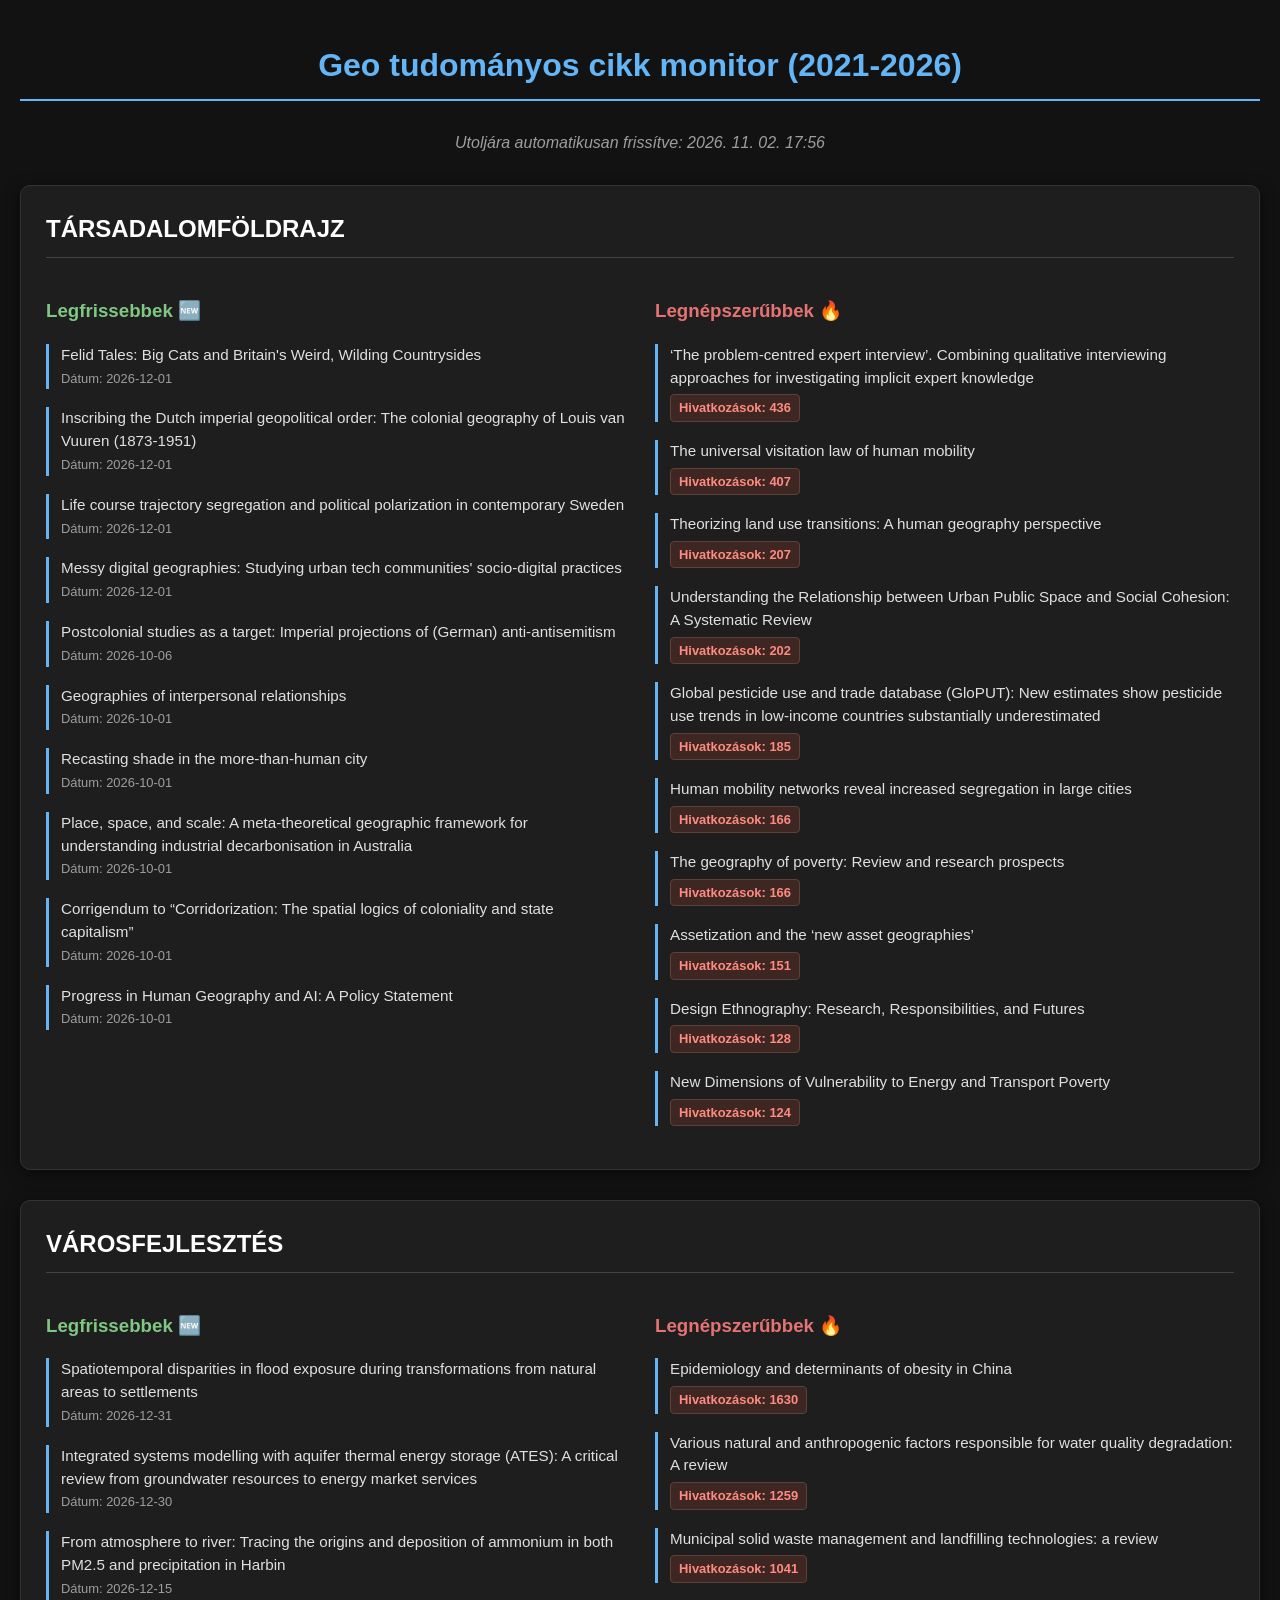
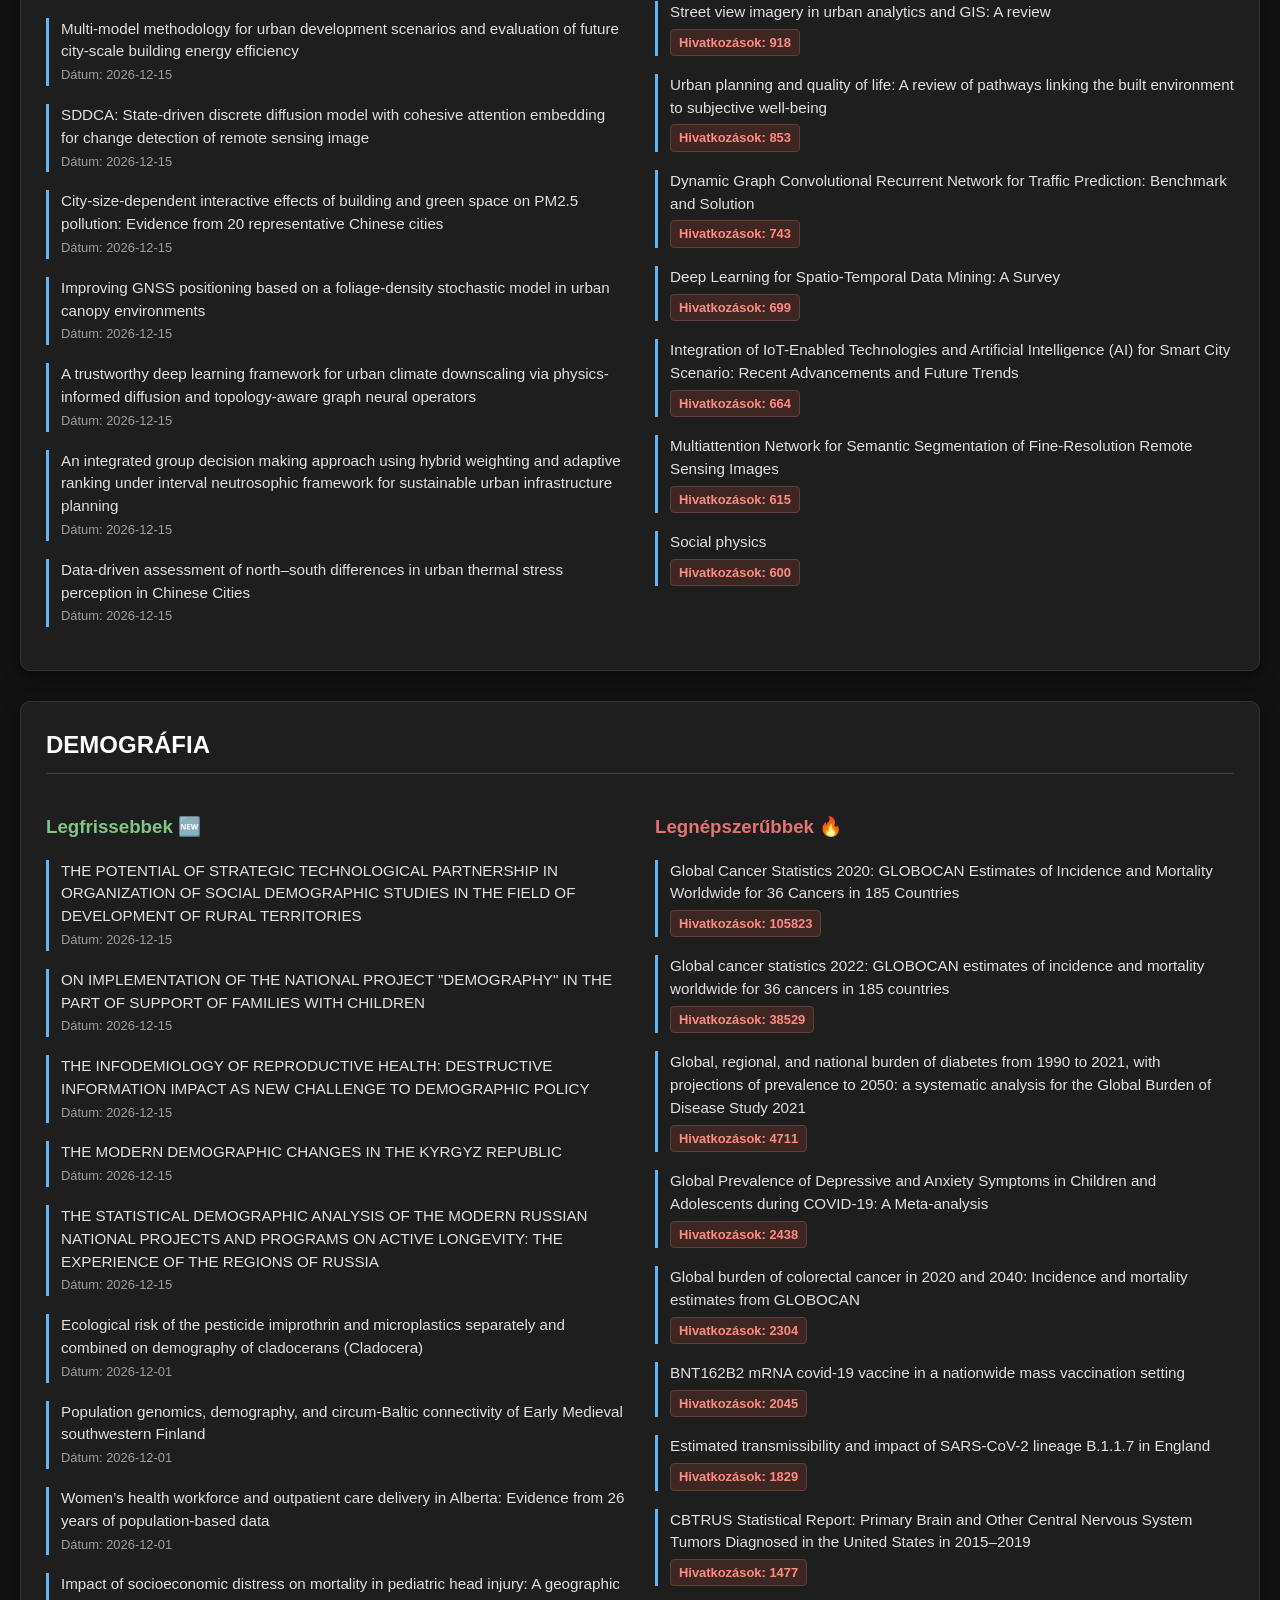
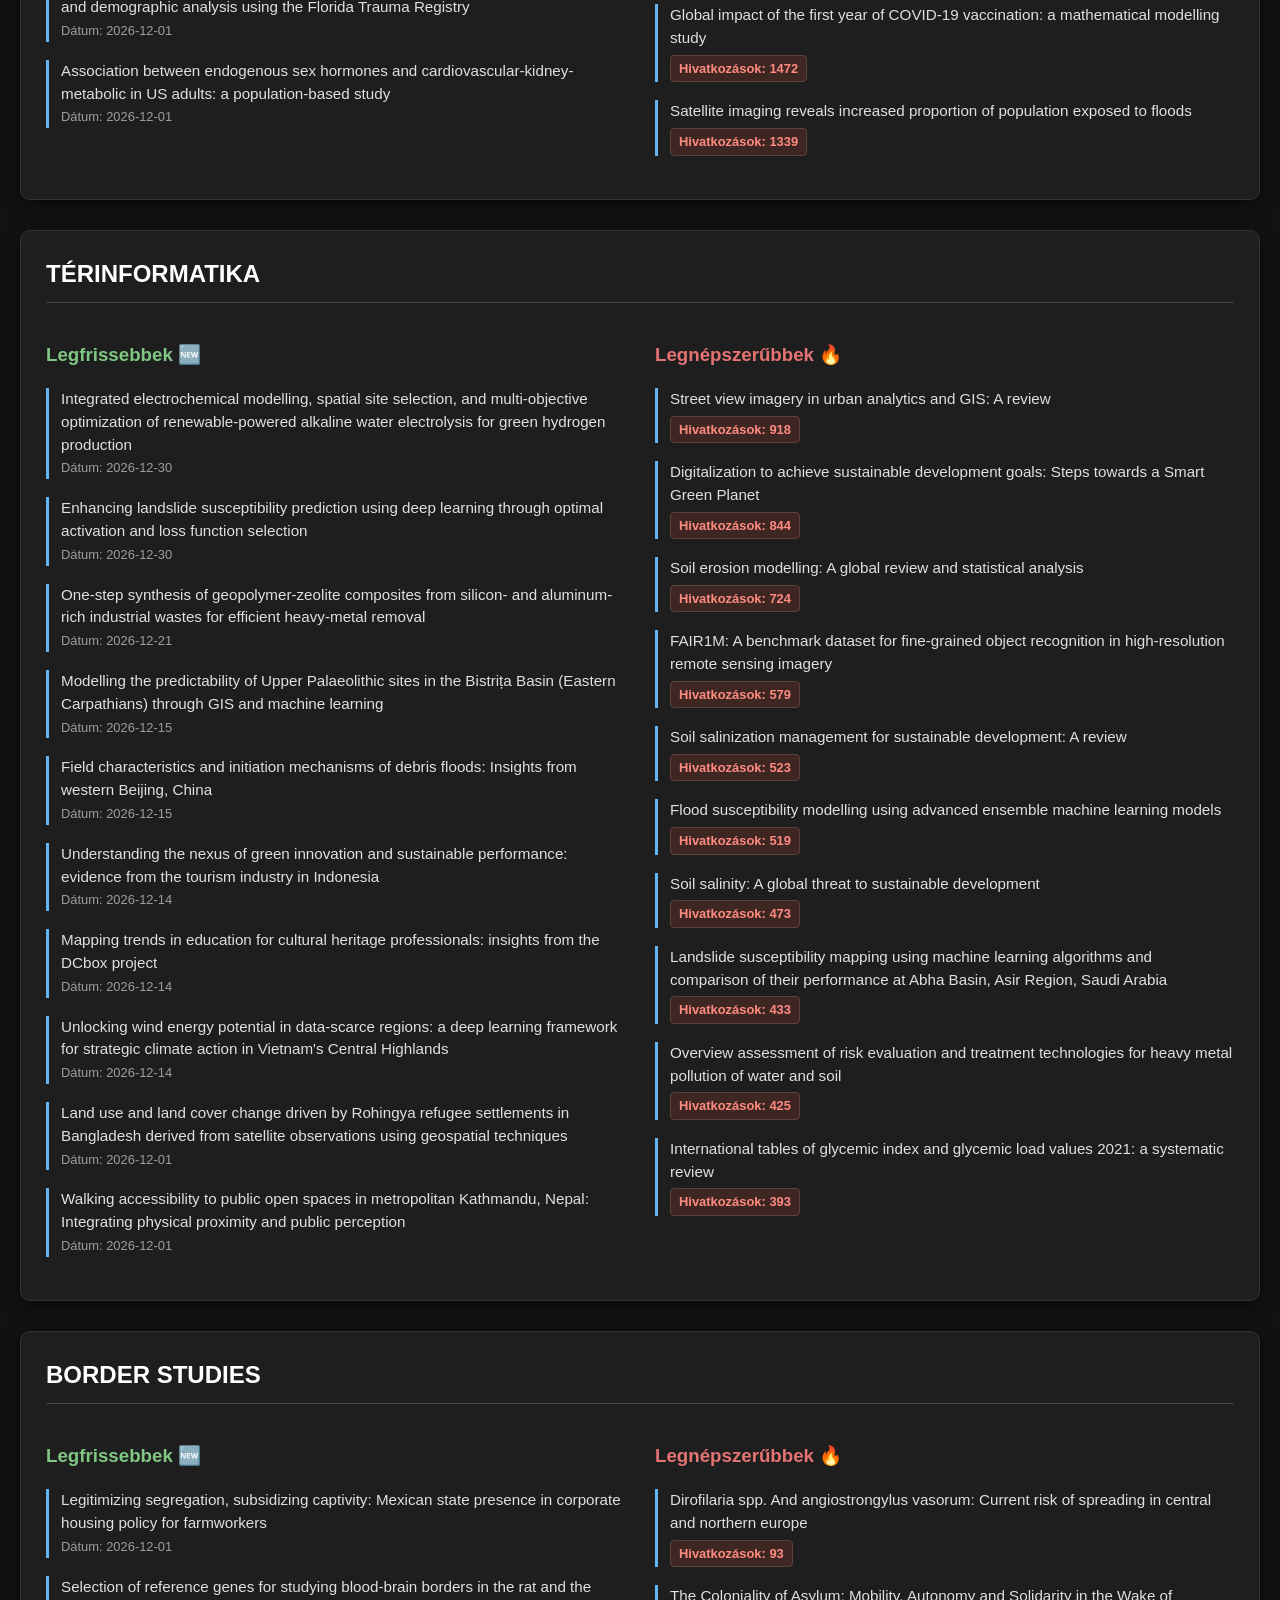
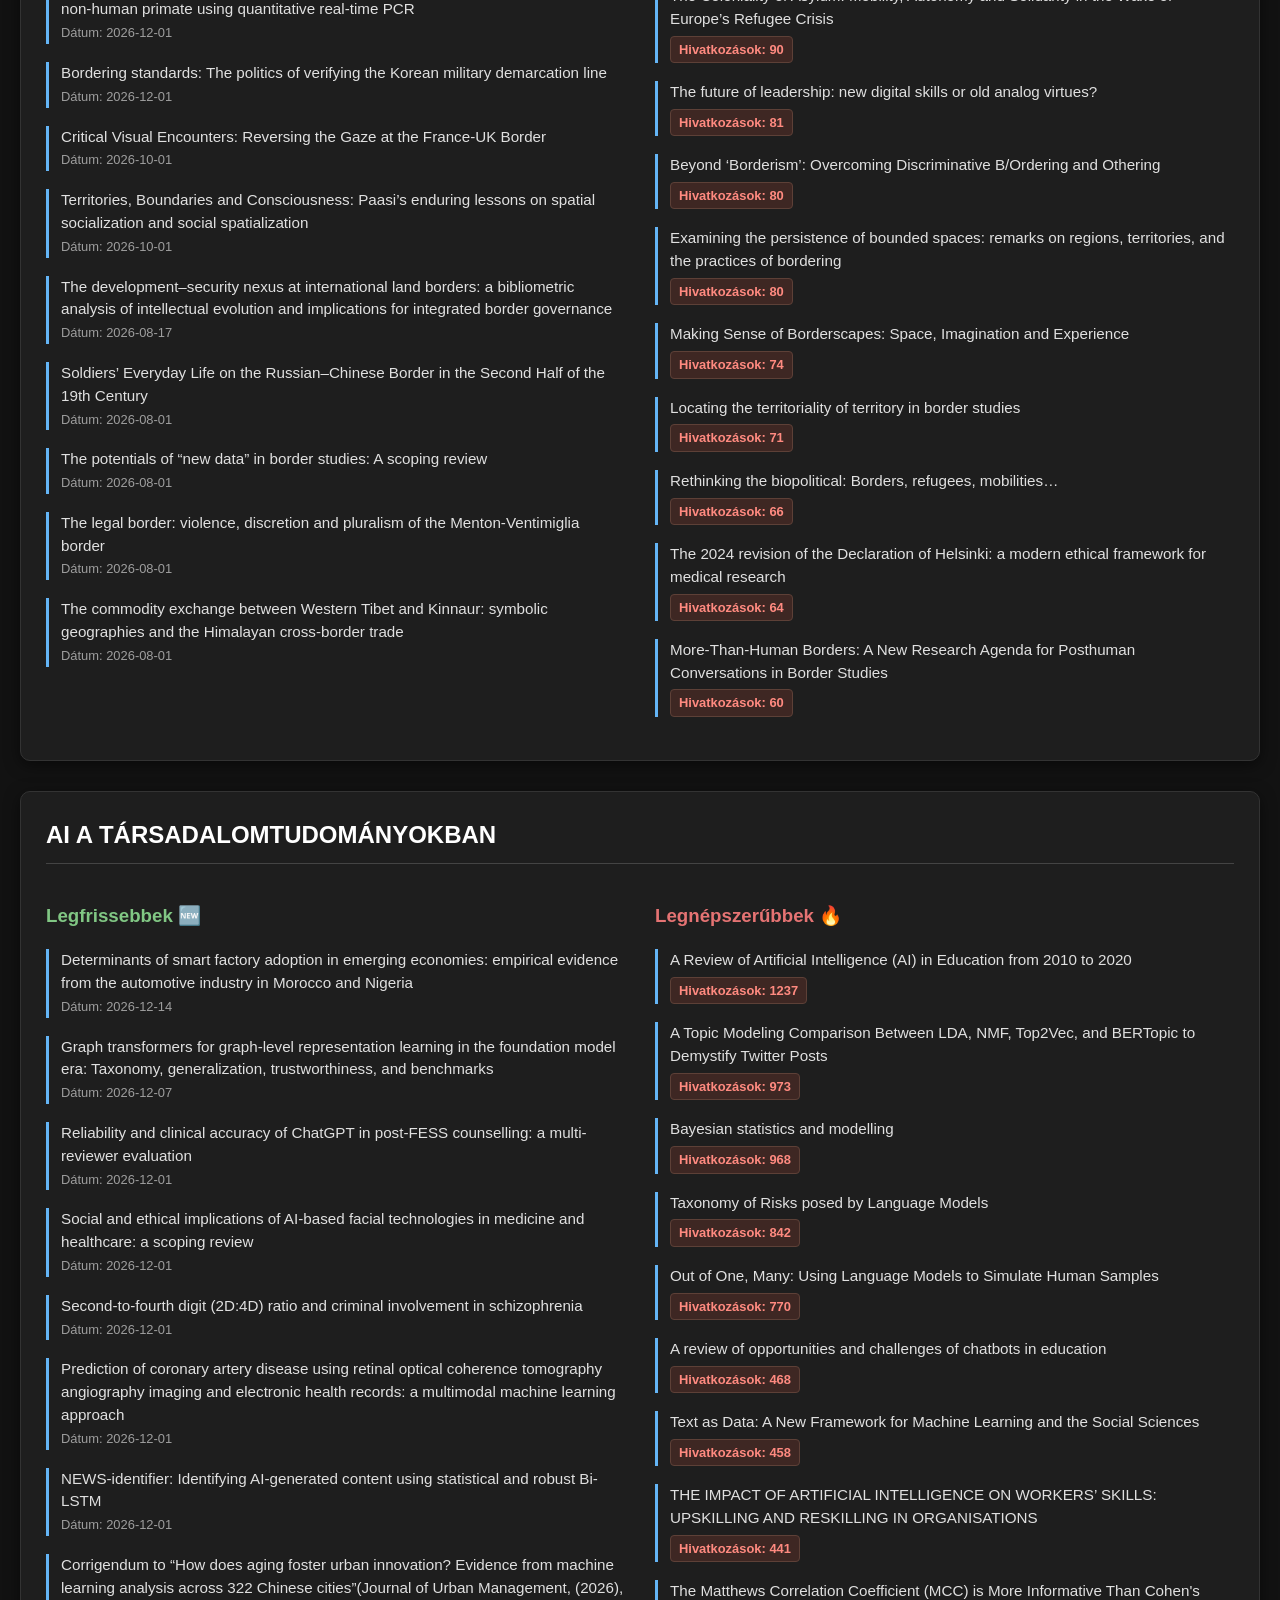
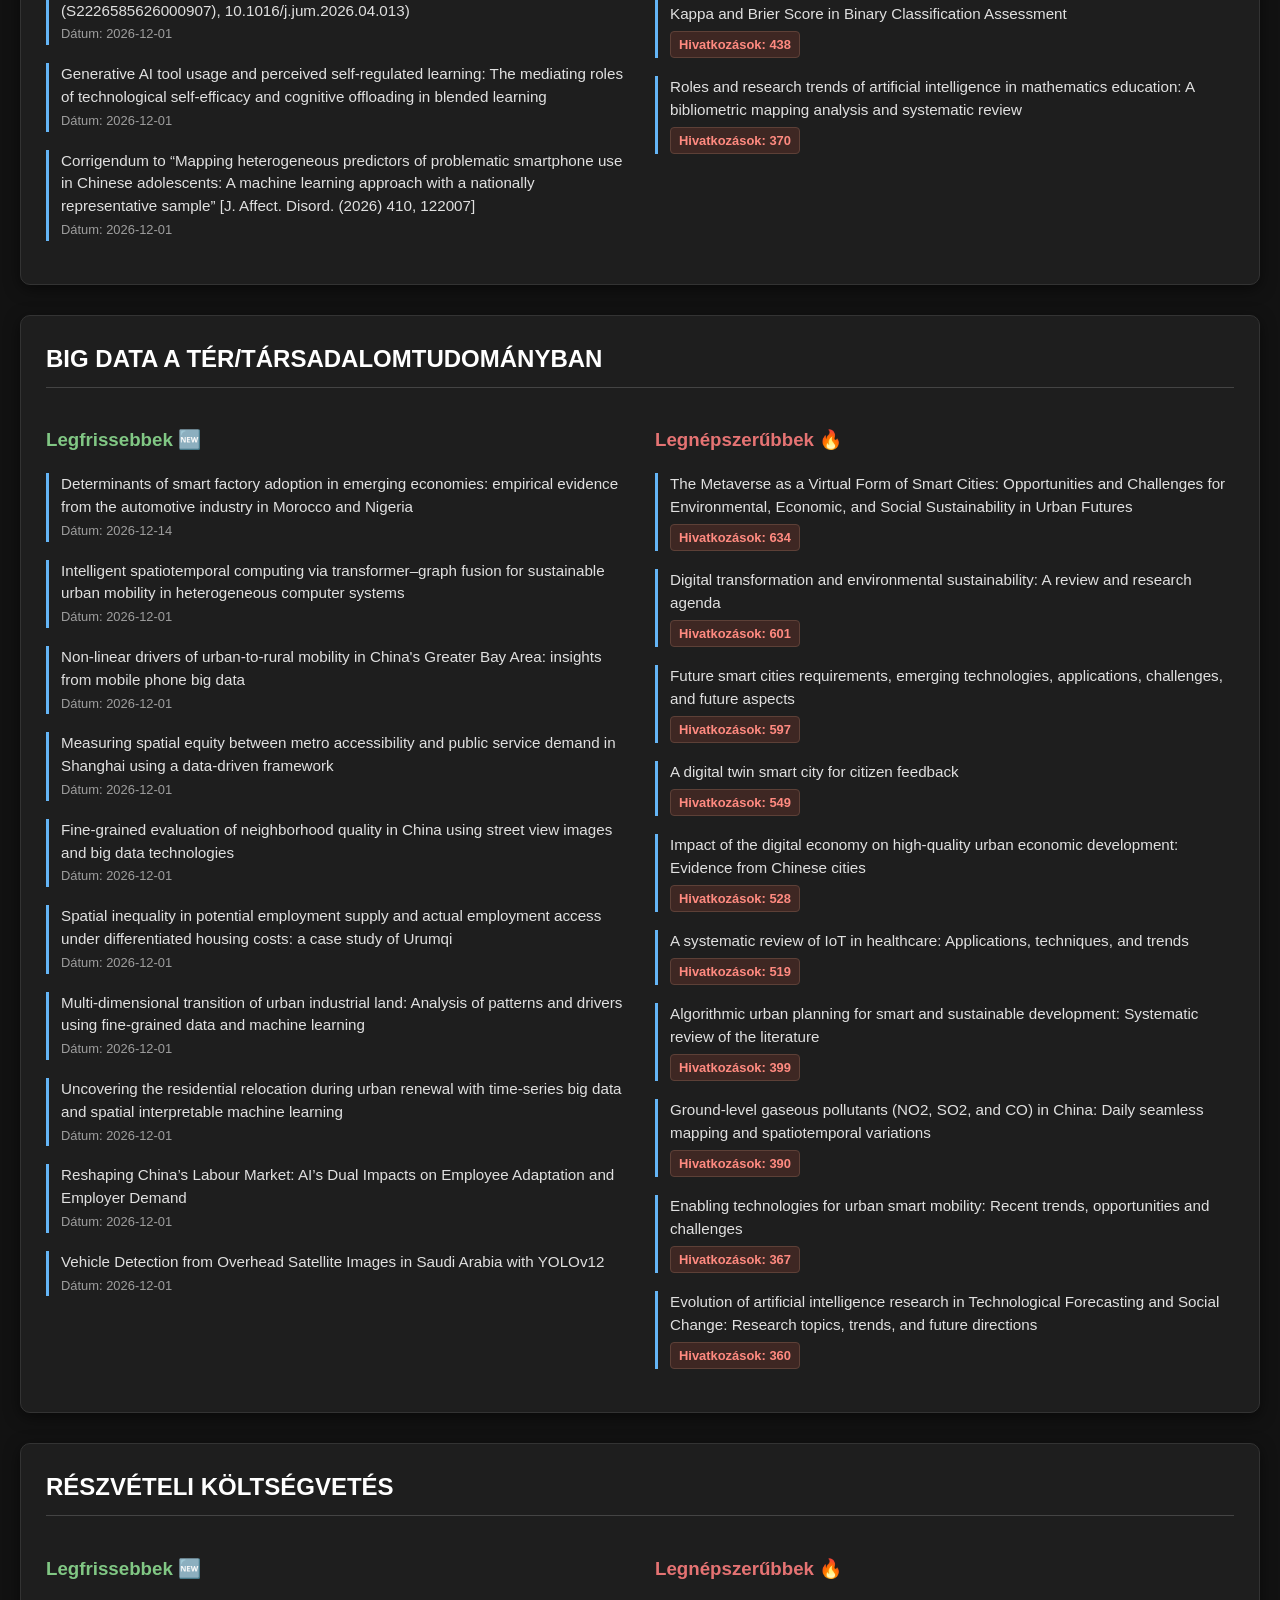
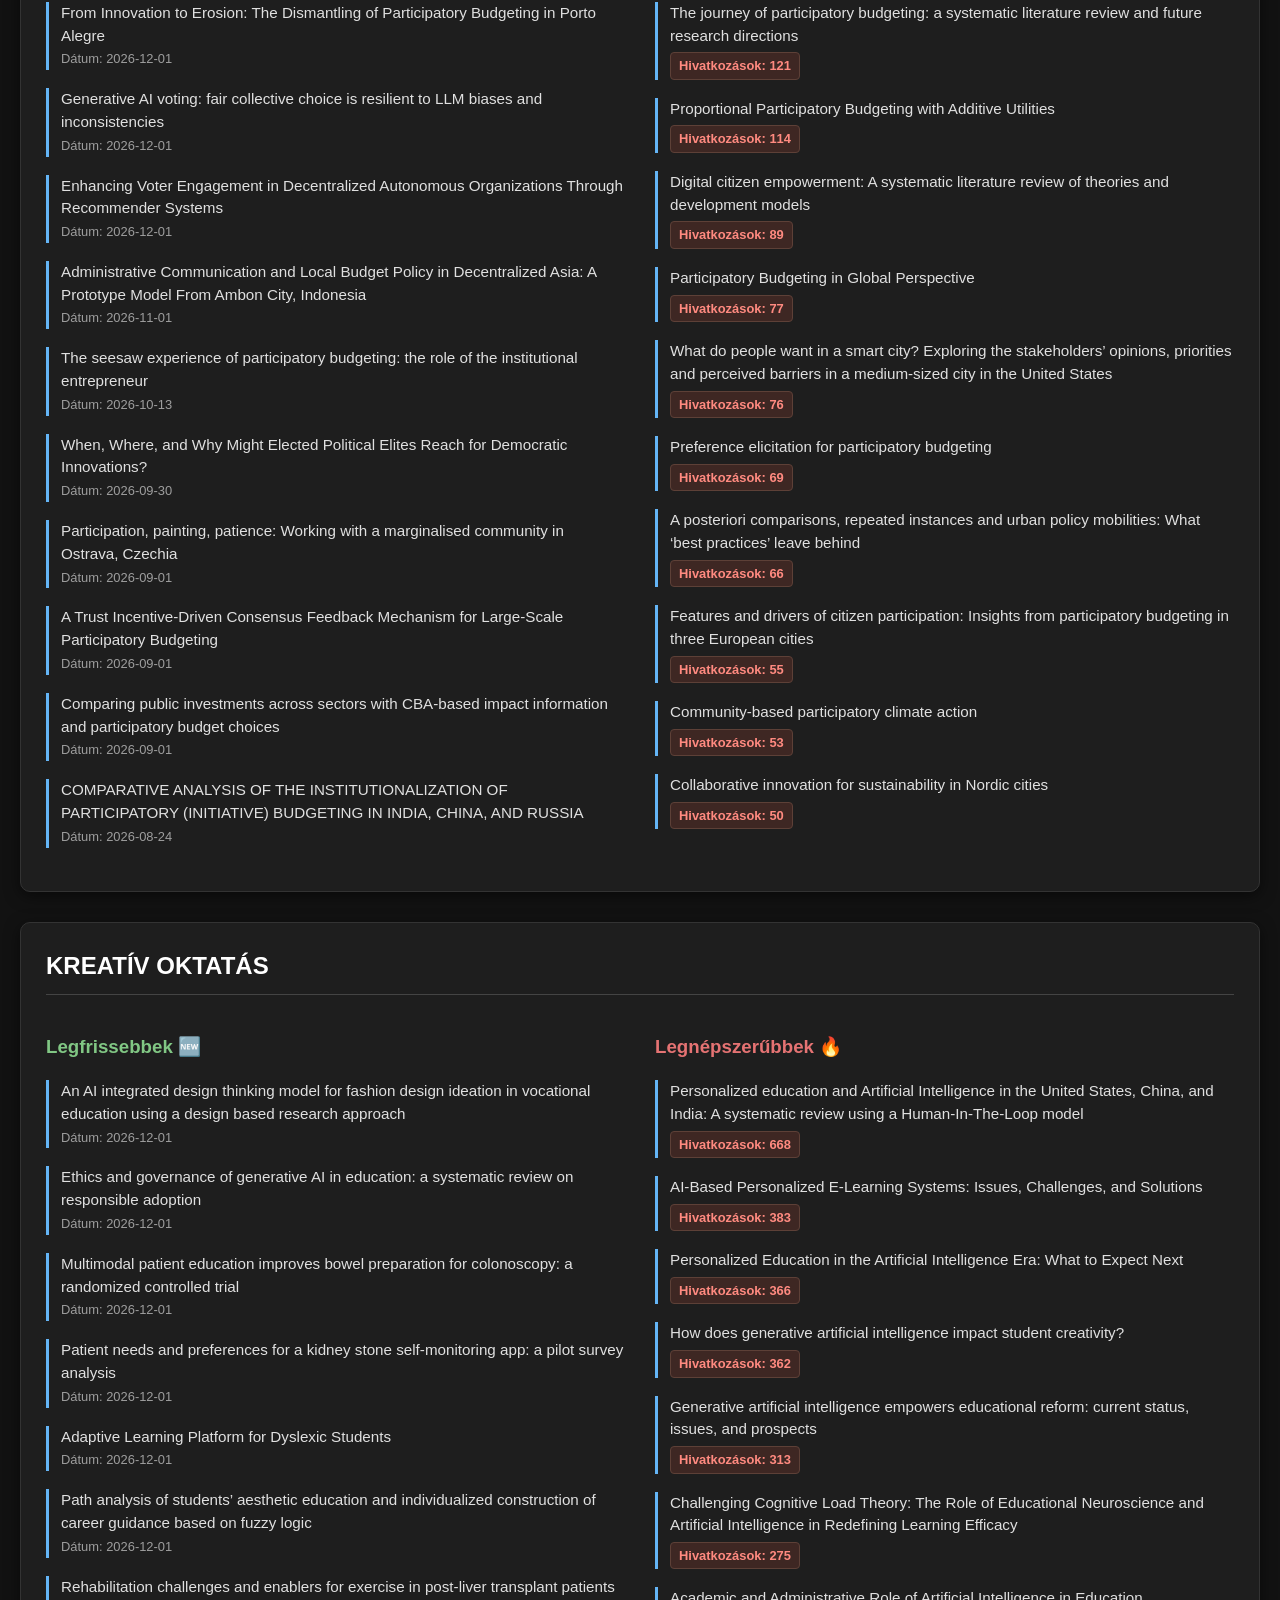
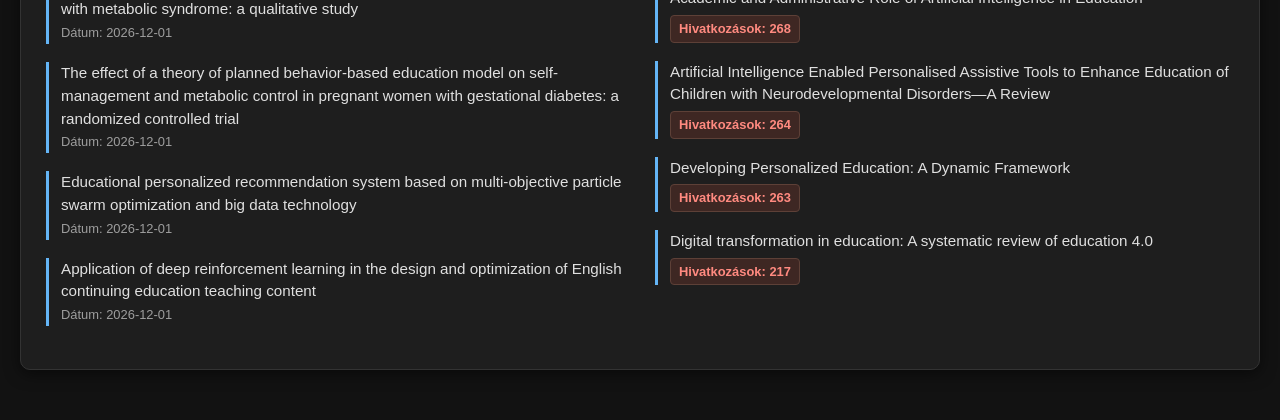
==== commit 8c66424c: "Automatikus heti frissítés 🤖" ====
--- a/index.html
+++ b/index.html
@@ -40,8 +40,8 @@
 <body>
     <div class="container">
         <h1>Geo tudományos cikk monitor (2021-2026)</h1>
-        <div class="update-info">Utoljára automatikusan frissítve: 2026. 10. 26. 14:54</div>
-        <div class='theme-section'><h2>TÁRSADALOMFÖLDRAJZ</h2><div class='grid'><div><h3 class='title-latest'>Legfrissebbek 🆕</h3><div class='article'><strong><a href='https://www.scopus.com/inward/record.uri?partnerID=HzOxMe3b&scp=105052637243&origin=inward' target='_blank'>Felid Tales: Big Cats and Britain's Weird, Wilding Countrysides</a></strong><br><span class='date-info'>Dátum: 2026-12-01</span></div><div class='article'><strong><a href='https://www.scopus.com/inward/record.uri?partnerID=HzOxMe3b&scp=105045352594&origin=inward' target='_blank'>Inscribing the Dutch imperial geopolitical order: The colonial geography of Louis van Vuuren (1873-1951)</a></strong><br><span class='date-info'>Dátum: 2026-12-01</span></div><div class='article'><strong><a href='https://www.scopus.com/inward/record.uri?partnerID=HzOxMe3b&scp=105046286803&origin=inward' target='_blank'>Life course trajectory segregation and political polarization in contemporary Sweden</a></strong><br><span class='date-info'>Dátum: 2026-12-01</span></div><div class='article'><strong><a href='https://www.scopus.com/inward/record.uri?partnerID=HzOxMe3b&scp=105046741313&origin=inward' target='_blank'>Messy digital geographies: Studying urban tech communities' socio-digital practices</a></strong><br><span class='date-info'>Dátum: 2026-12-01</span></div><div class='article'><strong><a href='https://www.scopus.com/inward/record.uri?partnerID=HzOxMe3b&scp=105050292384&origin=inward' target='_blank'>Recasting shade in the more-than-human city</a></strong><br><span class='date-info'>Dátum: 2026-10-01</span></div><div class='article'><strong><a href='https://www.scopus.com/inward/record.uri?partnerID=HzOxMe3b&scp=105034576654&origin=inward' target='_blank'>Geographies of interpersonal relationships</a></strong><br><span class='date-info'>Dátum: 2026-10-01</span></div><div class='article'><strong><a href='https://www.scopus.com/inward/record.uri?partnerID=HzOxMe3b&scp=105053269915&origin=inward' target='_blank'>Place, space, and scale: A meta-theoretical geographic framework for understanding industrial decarbonisation in Australia</a></strong><br><span class='date-info'>Dátum: 2026-10-01</span></div><div class='article'><strong><a href='https://www.scopus.com/inward/record.uri?partnerID=HzOxMe3b&scp=105050461686&origin=inward' target='_blank'>Corrigendum to “Corridorization: The spatial logics of coloniality and state capitalism”</a></strong><br><span class='date-info'>Dátum: 2026-10-01</span></div><div class='article'><strong><a href='https://www.scopus.com/inward/record.uri?partnerID=HzOxMe3b&scp=105047800321&origin=inward' target='_blank'>Progress in Human Geography and AI: A Policy Statement</a></strong><br><span class='date-info'>Dátum: 2026-10-01</span></div><div class='article'><strong><a href='https://www.scopus.com/inward/record.uri?partnerID=HzOxMe3b&scp=105033028164&origin=inward' target='_blank'>Metabolic ethnography</a></strong><br><span class='date-info'>Dátum: 2026-10-01</span></div></div><div><h3 class='title-popular'>Legnépszerűbbek 🔥</h3><div class='article'><strong><a href='https://www.scopus.com/inward/record.uri?partnerID=HzOxMe3b&scp=85085982019&origin=inward' target='_blank'>‘The problem-centred expert interview’. Combining qualitative interviewing approaches for investigating implicit expert knowledge</a></strong><br><span class='citations'>Hivatkozások: 431</span></div><div class='article'><strong><a href='https://www.scopus.com/inward/record.uri?partnerID=HzOxMe3b&scp=85106885893&origin=inward' target='_blank'>The universal visitation law of human mobility</a></strong><br><span class='citations'>Hivatkozások: 406</span></div><div class='article'><strong><a href='https://www.scopus.com/inward/record.uri?partnerID=HzOxMe3b&scp=85138509437&origin=inward' target='_blank'>Theorizing land use transitions: A human geography perspective</a></strong><br><span class='citations'>Hivatkozások: 207</span></div><div class='article'><strong><a href='https://www.scopus.com/inward/record.uri?partnerID=HzOxMe3b&scp=85187886536&origin=inward' target='_blank'>Understanding the Relationship between Urban Public Space and Social Cohesion: A Systematic Review</a></strong><br><span class='citations'>Hivatkozások: 197</span></div><div class='article'><strong><a href='https://www.scopus.com/inward/record.uri?partnerID=HzOxMe3b&scp=85160095980&origin=inward' target='_blank'>Global pesticide use and trade database (GloPUT): New estimates show pesticide use trends in low-income countries substantially underestimated</a></strong><br><span class='citations'>Hivatkozások: 184</span></div><div class='article'><strong><a href='https://www.scopus.com/inward/record.uri?partnerID=HzOxMe3b&scp=85060854799&origin=inward' target='_blank'>The geography of poverty: Review and research prospects</a></strong><br><span class='citations'>Hivatkozások: 166</span></div><div class='article'><strong><a href='https://www.scopus.com/inward/record.uri?partnerID=HzOxMe3b&scp=85177798591&origin=inward' target='_blank'>Human mobility networks reveal increased segregation in large cities</a></strong><br><span class='citations'>Hivatkozások: 165</span></div><div class='article'><strong><a href='https://www.scopus.com/inward/record.uri?partnerID=HzOxMe3b&scp=85142371577&origin=inward' target='_blank'>Assetization and the ‘new asset geographies’</a></strong><br><span class='citations'>Hivatkozások: 151</span></div><div class='article'><strong><a href='https://www.scopus.com/inward/record.uri?partnerID=HzOxMe3b&scp=85140558640&origin=inward' target='_blank'>Design Ethnography: Research, Responsibilities, and Futures</a></strong><br><span class='citations'>Hivatkozások: 128</span></div><div class='article'><strong><a href='https://www.scopus.com/inward/record.uri?partnerID=HzOxMe3b&scp=85099243522&origin=inward' target='_blank'>New Dimensions of Vulnerability to Energy and Transport Poverty</a></strong><br><span class='citations'>Hivatkozások: 124</span></div></div></div></div><div class='theme-section'><h2>VÁROSFEJLESZTÉS</h2><div class='grid'><div><h3 class='title-latest'>Legfrissebbek 🆕</h3><div class='article'><strong><a href='https://www.scopus.com/inward/record.uri?partnerID=HzOxMe3b&scp=105052733308&origin=inward' target='_blank'>Spatiotemporal disparities in flood exposure during transformations from natural areas to settlements</a></strong><br><span class='date-info'>Dátum: 2026-12-31</span></div><div class='article'><strong><a href='https://www.scopus.com/inward/record.uri?partnerID=HzOxMe3b&scp=105050466448&origin=inward' target='_blank'>Integrated systems modelling with aquifer thermal energy storage (ATES): A critical review from groundwater resources to energy market services</a></strong><br><span class='date-info'>Dátum: 2026-12-30</span></div><div class='article'><strong><a href='https://www.scopus.com/inward/record.uri?partnerID=HzOxMe3b&scp=105053997305&origin=inward' target='_blank'>From atmosphere to river: Tracing the origins and deposition of ammonium in both PM2.5 and precipitation in Harbin</a></strong><br><span class='date-info'>Dátum: 2026-12-15</span></div><div class='article'><strong><a href='https://www.scopus.com/inward/record.uri?partnerID=HzOxMe3b&scp=105053789005&origin=inward' target='_blank'>Multi-model methodology for urban development scenarios and evaluation of future city-scale building energy efficiency</a></strong><br><span class='date-info'>Dátum: 2026-12-15</span></div><div class='article'><strong><a href='https://www.scopus.com/inward/record.uri?partnerID=HzOxMe3b&scp=105041433111&origin=inward' target='_blank'>SDDCA: State-driven discrete diffusion model with cohesive attention embedding for change detection of remote sensing image</a></strong><br><span class='date-info'>Dátum: 2026-12-15</span></div><div class='article'><strong><a href='https://www.scopus.com/inward/record.uri?partnerID=HzOxMe3b&scp=105053661994&origin=inward' target='_blank'>City-size-dependent interactive effects of building and green space on PM2.5 pollution: Evidence from 20 representative Chinese cities</a></strong><br><span class='date-info'>Dátum: 2026-12-15</span></div><div class='article'><strong><a href='https://www.scopus.com/inward/record.uri?partnerID=HzOxMe3b&scp=105042264511&origin=inward' target='_blank'>A trustworthy deep learning framework for urban climate downscaling via physics-informed diffusion and topology-aware graph neural operators</a></strong><br><span class='date-info'>Dátum: 2026-12-15</span></div><div class='article'><strong><a href='https://www.scopus.com/inward/record.uri?partnerID=HzOxMe3b&scp=105052564896&origin=inward' target='_blank'>Data-driven assessment of north–south differences in urban thermal stress perception in Chinese Cities</a></strong><br><span class='date-info'>Dátum: 2026-12-15</span></div><div class='article'><strong><a href='https://www.scopus.com/inward/record.uri?partnerID=HzOxMe3b&scp=105051902715&origin=inward' target='_blank'>Planar-constrained wireframe generation for building roof reconstruction from airborne LiDAR measurements</a></strong><br><span class='date-info'>Dátum: 2026-12-15</span></div><div class='article'><strong><a href='https://www.scopus.com/inward/record.uri?partnerID=HzOxMe3b&scp=105053813445&origin=inward' target='_blank'>Refined multipath-error-aided stochastic model optimization for GNSS/INS tightly coupled integration in complex urban environments</a></strong><br><span class='date-info'>Dátum: 2026-12-15</span></div></div><div><h3 class='title-popular'>Legnépszerűbbek 🔥</h3><div class='article'><strong><a href='https://www.scopus.com/inward/record.uri?partnerID=HzOxMe3b&scp=85106244298&origin=inward' target='_blank'>Epidemiology and determinants of obesity in China</a></strong><br><span class='citations'>Hivatkozások: 1622</span></div><div class='article'><strong><a href='https://www.scopus.com/inward/record.uri?partnerID=HzOxMe3b&scp=85115948371&origin=inward' target='_blank'>Various natural and anthropogenic factors responsible for water quality degradation: A review</a></strong><br><span class='citations'>Hivatkozások: 1249</span></div><div class='article'><strong><a href='https://www.scopus.com/inward/record.uri?partnerID=HzOxMe3b&scp=85091452044&origin=inward' target='_blank'>Municipal solid waste management and landfilling technologies: a review</a></strong><br><span class='citations'>Hivatkozások: 1034</span></div><div class='article'><strong><a href='https://www.scopus.com/inward/record.uri?partnerID=HzOxMe3b&scp=85112380512&origin=inward' target='_blank'>Street view imagery in urban analytics and GIS: A review</a></strong><br><span class='citations'>Hivatkozások: 914</span></div><div class='article'><strong><a href='https://www.scopus.com/inward/record.uri?partnerID=HzOxMe3b&scp=85107157451&origin=inward' target='_blank'>Urban planning and quality of life: A review of pathways linking the built environment to subjective well-being</a></strong><br><span class='citations'>Hivatkozások: 841</span></div><div class='article'><strong><a href='https://www.scopus.com/inward/record.uri?partnerID=HzOxMe3b&scp=85149369270&origin=inward' target='_blank'>Dynamic Graph Convolutional Recurrent Network for Traffic Prediction: Benchmark and Solution</a></strong><br><span class='citations'>Hivatkozások: 739</span></div><div class='article'><strong><a href='https://www.scopus.com/inward/record.uri?partnerID=HzOxMe3b&scp=85134172353&origin=inward' target='_blank'>Deep Learning for Spatio-Temporal Data Mining: A Survey</a></strong><br><span class='citations'>Hivatkozások: 696</span></div><div class='article'><strong><a href='https://www.scopus.com/inward/record.uri?partnerID=HzOxMe3b&scp=85161585749&origin=inward' target='_blank'>Integration of IoT-Enabled Technologies and Artificial Intelligence (AI) for Smart City Scenario: Recent Advancements and Future Trends</a></strong><br><span class='citations'>Hivatkozások: 661</span></div><div class='article'><strong><a href='https://www.scopus.com/inward/record.uri?partnerID=HzOxMe3b&scp=85110895550&origin=inward' target='_blank'>Multiattention Network for Semantic Segmentation of Fine-Resolution Remote Sensing Images</a></strong><br><span class='citations'>Hivatkozások: 611</span></div><div class='article'><strong><a href='https://www.scopus.com/inward/record.uri?partnerID=HzOxMe3b&scp=85122688074&origin=inward' target='_blank'>Social physics</a></strong><br><span class='citations'>Hivatkozások: 597</span></div></div></div></div><div class='theme-section'><h2>DEMOGRÁFIA</h2><div class='grid'><div><h3 class='title-latest'>Legfrissebbek 🆕</h3><div class='article'><strong><a href='https://www.scopus.com/inward/record.uri?partnerID=HzOxMe3b&scp=105030899387&origin=inward' target='_blank'>THE POTENTIAL OF STRATEGIC TECHNOLOGICAL PARTNERSHIP IN ORGANIZATION OF SOCIAL DEMOGRAPHIC STUDIES IN THE FIELD OF DEVELOPMENT OF RURAL TERRITORIES</a></strong><br><span class='date-info'>Dátum: 2026-12-15</span></div><div class='article'><strong><a href='https://www.scopus.com/inward/record.uri?partnerID=HzOxMe3b&scp=105036795949&origin=inward' target='_blank'>ON IMPLEMENTATION OF THE NATIONAL PROJECT "DEMOGRAPHY" IN THE PART OF SUPPORT OF FAMILIES WITH CHILDREN</a></strong><br><span class='date-info'>Dátum: 2026-12-15</span></div><div class='article'><strong><a href='https://www.scopus.com/inward/record.uri?partnerID=HzOxMe3b&scp=105044983030&origin=inward' target='_blank'>THE INFODEMIOLOGY OF REPRODUCTIVE HEALTH: DESTRUCTIVE INFORMATION IMPACT AS NEW CHALLENGE TO DEMOGRAPHIC POLICY</a></strong><br><span class='date-info'>Dátum: 2026-12-15</span></div><div class='article'><strong><a href='https://www.scopus.com/inward/record.uri?partnerID=HzOxMe3b&scp=105044769655&origin=inward' target='_blank'>THE MODERN DEMOGRAPHIC CHANGES IN THE KYRGYZ REPUBLIC</a></strong><br><span class='date-info'>Dátum: 2026-12-15</span></div><div class='article'><strong><a href='https://www.scopus.com/inward/record.uri?partnerID=HzOxMe3b&scp=105036792580&origin=inward' target='_blank'>THE STATISTICAL DEMOGRAPHIC ANALYSIS OF THE MODERN RUSSIAN NATIONAL PROJECTS AND PROGRAMS ON ACTIVE LONGEVITY: THE EXPERIENCE OF THE REGIONS OF RUSSIA</a></strong><br><span class='date-info'>Dátum: 2026-12-15</span></div><div class='article'><strong><a href='https://www.scopus.com/inward/record.uri?partnerID=HzOxMe3b&scp=105050382375&origin=inward' target='_blank'>Population genomics, demography, and circum-Baltic connectivity of Early Medieval southwestern Finland</a></strong><br><span class='date-info'>Dátum: 2026-12-01</span></div><div class='article'><strong><a href='https://www.scopus.com/inward/record.uri?partnerID=HzOxMe3b&scp=105051183962&origin=inward' target='_blank'>Ecological risk of the pesticide imiprothrin and microplastics separately and combined on demography of cladocerans (Cladocera)</a></strong><br><span class='date-info'>Dátum: 2026-12-01</span></div><div class='article'><strong><a href='https://www.scopus.com/inward/record.uri?partnerID=HzOxMe3b&scp=105052030118&origin=inward' target='_blank'>Impact of socioeconomic distress on mortality in pediatric head injury: A geographic and demographic analysis using the Florida Trauma Registry</a></strong><br><span class='date-info'>Dátum: 2026-12-01</span></div><div class='article'><strong><a href='https://www.scopus.com/inward/record.uri?partnerID=HzOxMe3b&scp=105027165810&origin=inward' target='_blank'>Determinants of quality antenatal care among adolescent girls and women in Sierra leone: insights from the 2019 demographic health survey</a></strong><br><span class='date-info'>Dátum: 2026-12-01</span></div><div class='article'><strong><a href='https://www.scopus.com/inward/record.uri?partnerID=HzOxMe3b&scp=105050463982&origin=inward' target='_blank'>Women’s health workforce and outpatient care delivery in Alberta: Evidence from 26 years of population-based data</a></strong><br><span class='date-info'>Dátum: 2026-12-01</span></div></div><div><h3 class='title-popular'>Legnépszerűbbek 🔥</h3><div class='article'><strong><a href='https://www.scopus.com/inward/record.uri?partnerID=HzOxMe3b&scp=85100345654&origin=inward' target='_blank'>Global Cancer Statistics 2020: GLOBOCAN Estimates of Incidence and Mortality Worldwide for 36 Cancers in 185 Countries</a></strong><br><span class='citations'>Hivatkozások: 105480</span></div><div class='article'><strong><a href='https://www.scopus.com/inward/record.uri?partnerID=HzOxMe3b&scp=85189960282&origin=inward' target='_blank'>Global cancer statistics 2022: GLOBOCAN estimates of incidence and mortality worldwide for 36 cancers in 185 countries</a></strong><br><span class='citations'>Hivatkozások: 37936</span></div><div class='article'><strong><a href='https://www.scopus.com/inward/record.uri?partnerID=HzOxMe3b&scp=85164436395&origin=inward' target='_blank'>Global, regional, and national burden of diabetes from 1990 to 2021, with projections of prevalence to 2050: a systematic analysis for the Global Burden of Disease Study 2021</a></strong><br><span class='citations'>Hivatkozások: 4668</span></div><div class='article'><strong><a href='https://www.scopus.com/inward/record.uri?partnerID=HzOxMe3b&scp=85112251232&origin=inward' target='_blank'>Global Prevalence of Depressive and Anxiety Symptoms in Children and Adolescents during COVID-19: A Meta-analysis</a></strong><br><span class='citations'>Hivatkozások: 2421</span></div><div class='article'><strong><a href='https://www.scopus.com/inward/record.uri?partnerID=HzOxMe3b&scp=85145645772&origin=inward' target='_blank'>Global burden of colorectal cancer in 2020 and 2040: Incidence and mortality estimates from GLOBOCAN</a></strong><br><span class='citations'>Hivatkozások: 2286</span></div><div class='article'><strong><a href='https://www.scopus.com/inward/record.uri?partnerID=HzOxMe3b&scp=85103719376&origin=inward' target='_blank'>BNT162B2 mRNA covid-19 vaccine in a nationwide mass vaccination setting</a></strong><br><span class='citations'>Hivatkozások: 2044</span></div><div class='article'><strong><a href='https://www.scopus.com/inward/record.uri?partnerID=HzOxMe3b&scp=85103486726&origin=inward' target='_blank'>Estimated transmissibility and impact of SARS-CoV-2 lineage B.1.1.7 in England</a></strong><br><span class='citations'>Hivatkozások: 1827</span></div><div class='article'><strong><a href='https://www.scopus.com/inward/record.uri?partnerID=HzOxMe3b&scp=85136522560&origin=inward' target='_blank'>Global impact of the first year of COVID-19 vaccination: a mathematical modelling study</a></strong><br><span class='citations'>Hivatkozások: 1468</span></div><div class='article'><strong><a href='https://www.scopus.com/inward/record.uri?partnerID=HzOxMe3b&scp=85139572491&origin=inward' target='_blank'>CBTRUS Statistical Report: Primary Brain and Other Central Nervous System Tumors Diagnosed in the United States in 2015–2019</a></strong><br><span class='citations'>Hivatkozások: 1466</span></div><div class='article'><strong><a href='https://www.scopus.com/inward/record.uri?partnerID=HzOxMe3b&scp=85112019173&origin=inward' target='_blank'>Satellite imaging reveals increased proportion of population exposed to floods</a></strong><br><span class='citations'>Hivatkozások: 1326</span></div></div></div></div><div class='theme-section'><h2>TÉRINFORMATIKA</h2><div class='grid'><div><h3 class='title-latest'>Legfrissebbek 🆕</h3><div class='article'><strong><a href='https://www.scopus.com/inward/record.uri?partnerID=HzOxMe3b&scp=105050542379&origin=inward' target='_blank'>Integrated electrochemical modelling, spatial site selection, and multi-objective optimization of renewable-powered alkaline water electrolysis for green hydrogen production</a></strong><br><span class='date-info'>Dátum: 2026-12-30</span></div><div class='article'><strong><a href='https://www.scopus.com/inward/record.uri?partnerID=HzOxMe3b&scp=105051361102&origin=inward' target='_blank'>One-step synthesis of geopolymer-zeolite composites from silicon- and aluminum-rich industrial wastes for efficient heavy-metal removal</a></strong><br><span class='date-info'>Dátum: 2026-12-21</span></div><div class='article'><strong><a href='https://www.scopus.com/inward/record.uri?partnerID=HzOxMe3b&scp=105051591299&origin=inward' target='_blank'>Modelling the predictability of Upper Palaeolithic sites in the Bistrița Basin (Eastern Carpathians) through GIS and machine learning</a></strong><br><span class='date-info'>Dátum: 2026-12-15</span></div><div class='article'><strong><a href='https://www.scopus.com/inward/record.uri?partnerID=HzOxMe3b&scp=105043337534&origin=inward' target='_blank'>Understanding the nexus of green innovation and sustainable performance: evidence from the tourism industry in Indonesia</a></strong><br><span class='date-info'>Dátum: 2026-12-14</span></div><div class='article'><strong><a href='https://www.scopus.com/inward/record.uri?partnerID=HzOxMe3b&scp=105041221529&origin=inward' target='_blank'>Mapping trends in education for cultural heritage professionals: insights from the DCbox project</a></strong><br><span class='date-info'>Dátum: 2026-12-14</span></div><div class='article'><strong><a href='https://www.scopus.com/inward/record.uri?partnerID=HzOxMe3b&scp=105052971243&origin=inward' target='_blank'>Unlocking wind energy potential in data-scarce regions: a deep learning framework for strategic climate action in Vietnam's Central Highlands</a></strong><br><span class='date-info'>Dátum: 2026-12-14</span></div><div class='article'><strong><a href='https://www.scopus.com/inward/record.uri?partnerID=HzOxMe3b&scp=105048780132&origin=inward' target='_blank'>Land use and land cover change driven by Rohingya refugee settlements in Bangladesh derived from satellite observations using geospatial techniques</a></strong><br><span class='date-info'>Dátum: 2026-12-01</span></div><div class='article'><strong><a href='https://www.scopus.com/inward/record.uri?partnerID=HzOxMe3b&scp=105036692987&origin=inward' target='_blank'>Walking accessibility to public open spaces in metropolitan Kathmandu, Nepal: Integrating physical proximity and public perception</a></strong><br><span class='date-info'>Dátum: 2026-12-01</span></div><div class='article'><strong><a href='https://www.scopus.com/inward/record.uri?partnerID=HzOxMe3b&scp=105029768645&origin=inward' target='_blank'>How high-quality development varies in China—a case study of Chongqing based on the EIORES-DEA model</a></strong><br><span class='date-info'>Dátum: 2026-12-01</span></div><div class='article'><strong><a href='https://www.scopus.com/inward/record.uri?partnerID=HzOxMe3b&scp=105037708642&origin=inward' target='_blank'>Spatial association and modeling of road traffic deaths in Thailand, 2022</a></strong><br><span class='date-info'>Dátum: 2026-12-01</span></div></div><div><h3 class='title-popular'>Legnépszerűbbek 🔥</h3><div class='article'><strong><a href='https://www.scopus.com/inward/record.uri?partnerID=HzOxMe3b&scp=85112380512&origin=inward' target='_blank'>Street view imagery in urban analytics and GIS: A review</a></strong><br><span class='citations'>Hivatkozások: 914</span></div><div class='article'><strong><a href='https://www.scopus.com/inward/record.uri?partnerID=HzOxMe3b&scp=85108885719&origin=inward' target='_blank'>Digitalization to achieve sustainable development goals: Steps towards a Smart Green Planet</a></strong><br><span class='citations'>Hivatkozások: 841</span></div><div class='article'><strong><a href='https://www.scopus.com/inward/record.uri?partnerID=HzOxMe3b&scp=85102969281&origin=inward' target='_blank'>Soil erosion modelling: A global review and statistical analysis</a></strong><br><span class='citations'>Hivatkozások: 723</span></div><div class='article'><strong><a href='https://www.scopus.com/inward/record.uri?partnerID=HzOxMe3b&scp=85122221459&origin=inward' target='_blank'>FAIR1M: A benchmark dataset for fine-grained object recognition in high-resolution remote sensing imagery</a></strong><br><span class='citations'>Hivatkozások: 572</span></div><div class='article'><strong><a href='https://www.scopus.com/inward/record.uri?partnerID=HzOxMe3b&scp=85092156736&origin=inward' target='_blank'>Soil salinization management for sustainable development: A review</a></strong><br><span class='citations'>Hivatkozások: 519</span></div><div class='article'><strong><a href='https://www.scopus.com/inward/record.uri?partnerID=HzOxMe3b&scp=85099699170&origin=inward' target='_blank'>Flood susceptibility modelling using advanced ensemble machine learning models</a></strong><br><span class='citations'>Hivatkozások: 515</span></div><div class='article'><strong><a href='https://www.scopus.com/inward/record.uri?partnerID=HzOxMe3b&scp=85118256504&origin=inward' target='_blank'>Soil salinity: A global threat to sustainable development</a></strong><br><span class='citations'>Hivatkozások: 469</span></div><div class='article'><strong><a href='https://www.scopus.com/inward/record.uri?partnerID=HzOxMe3b&scp=85097408247&origin=inward' target='_blank'>Landslide susceptibility mapping using machine learning algorithms and comparison of their performance at Abha Basin, Asir Region, Saudi Arabia</a></strong><br><span class='citations'>Hivatkozások: 432</span></div><div class='article'><strong><a href='https://www.scopus.com/inward/record.uri?partnerID=HzOxMe3b&scp=85140304574&origin=inward' target='_blank'>Overview assessment of risk evaluation and treatment technologies for heavy metal pollution of water and soil</a></strong><br><span class='citations'>Hivatkozások: 420</span></div><div class='article'><strong><a href='https://www.scopus.com/inward/record.uri?partnerID=HzOxMe3b&scp=85121950351&origin=inward' target='_blank'>International tables of glycemic index and glycemic load values 2021: a systematic review</a></strong><br><span class='citations'>Hivatkozások: 392</span></div></div></div></div><div class='theme-section'><h2>BORDER STUDIES</h2><div class='grid'><div><h3 class='title-latest'>Legfrissebbek 🆕</h3><div class='article'><strong><a href='https://www.scopus.com/inward/record.uri?partnerID=HzOxMe3b&scp=105052520832&origin=inward' target='_blank'>Legitimizing segregation, subsidizing captivity: Mexican state presence in corporate housing policy for farmworkers</a></strong><br><span class='date-info'>Dátum: 2026-12-01</span></div><div class='article'><strong><a href='https://www.scopus.com/inward/record.uri?partnerID=HzOxMe3b&scp=105051148956&origin=inward' target='_blank'>Selection of reference genes for studying blood-brain borders in the rat and the non-human primate using quantitative real-time PCR</a></strong><br><span class='date-info'>Dátum: 2026-12-01</span></div><div class='article'><strong><a href='https://www.scopus.com/inward/record.uri?partnerID=HzOxMe3b&scp=105048777434&origin=inward' target='_blank'>Bordering standards: The politics of verifying the Korean military demarcation line</a></strong><br><span class='date-info'>Dátum: 2026-12-01</span></div><div class='article'><strong><a href='https://www.scopus.com/inward/record.uri?partnerID=HzOxMe3b&scp=105039962289&origin=inward' target='_blank'>Critical Visual Encounters: Reversing the Gaze at the France-UK Border</a></strong><br><span class='date-info'>Dátum: 2026-10-01</span></div><div class='article'><strong><a href='https://www.scopus.com/inward/record.uri?partnerID=HzOxMe3b&scp=105034210195&origin=inward' target='_blank'>Territories, Boundaries and Consciousness: Paasi’s enduring lessons on spatial socialization and social spatialization</a></strong><br><span class='date-info'>Dátum: 2026-10-01</span></div><div class='article'><strong><a href='https://www.scopus.com/inward/record.uri?partnerID=HzOxMe3b&scp=105051320130&origin=inward' target='_blank'>The development–security nexus at international land borders: a bibliometric analysis of intellectual evolution and implications for integrated border governance</a></strong><br><span class='date-info'>Dátum: 2026-08-17</span></div><div class='article'><strong><a href='https://www.scopus.com/inward/record.uri?partnerID=HzOxMe3b&scp=105048866823&origin=inward' target='_blank'>Soldiers’ Everyday Life on the Russian–Chinese Border in the Second Half of the 19th Century</a></strong><br><span class='date-info'>Dátum: 2026-08-01</span></div><div class='article'><strong><a href='https://www.scopus.com/inward/record.uri?partnerID=HzOxMe3b&scp=105041560006&origin=inward' target='_blank'>The potentials of “new data” in border studies: A scoping review</a></strong><br><span class='date-info'>Dátum: 2026-08-01</span></div><div class='article'><strong><a href='https://www.scopus.com/inward/record.uri?partnerID=HzOxMe3b&scp=105037750272&origin=inward' target='_blank'>The legal border: violence, discretion and pluralism of the Menton-Ventimiglia border</a></strong><br><span class='date-info'>Dátum: 2026-08-01</span></div><div class='article'><strong><a href='https://www.scopus.com/inward/record.uri?partnerID=HzOxMe3b&scp=105044947019&origin=inward' target='_blank'>The commodity exchange between Western Tibet and Kinnaur: symbolic geographies and the Himalayan cross-border trade</a></strong><br><span class='date-info'>Dátum: 2026-08-01</span></div></div><div><h3 class='title-popular'>Legnépszerűbbek 🔥</h3><div class='article'><strong><a href='https://www.scopus.com/inward/record.uri?partnerID=HzOxMe3b&scp=85116888534&origin=inward' target='_blank'>Dirofilaria spp. And angiostrongylus vasorum: Current risk of spreading in central and northern europe</a></strong><br><span class='citations'>Hivatkozások: 93</span></div><div class='article'><strong><a href='https://www.scopus.com/inward/record.uri?partnerID=HzOxMe3b&scp=105014310537&origin=inward' target='_blank'>The Coloniality of Asylum: Mobility, Autonomy and Solidarity in the Wake of Europe’s Refugee Crisis</a></strong><br><span class='citations'>Hivatkozások: 90</span></div><div class='article'><strong><a href='https://www.scopus.com/inward/record.uri?partnerID=HzOxMe3b&scp=85100174279&origin=inward' target='_blank'>Beyond ‘Borderism’: Overcoming Discriminative B/Ordering and Othering</a></strong><br><span class='citations'>Hivatkozások: 80</span></div><div class='article'><strong><a href='https://www.scopus.com/inward/record.uri?partnerID=HzOxMe3b&scp=85146257031&origin=inward' target='_blank'>The future of leadership: new digital skills or old analog virtues?</a></strong><br><span class='citations'>Hivatkozások: 80</span></div><div class='article'><strong><a href='https://www.scopus.com/inward/record.uri?partnerID=HzOxMe3b&scp=85122864260&origin=inward' target='_blank'>Examining the persistence of bounded spaces: remarks on regions, territories, and the practices of bordering</a></strong><br><span class='citations'>Hivatkozások: 79</span></div><div class='article'><strong><a href='https://www.scopus.com/inward/record.uri?partnerID=HzOxMe3b&scp=85074719314&origin=inward' target='_blank'>Making Sense of Borderscapes: Space, Imagination and Experience</a></strong><br><span class='citations'>Hivatkozások: 73</span></div><div class='article'><strong><a href='https://www.scopus.com/inward/record.uri?partnerID=HzOxMe3b&scp=85122610275&origin=inward' target='_blank'>Locating the territoriality of territory in border studies</a></strong><br><span class='citations'>Hivatkozások: 71</span></div><div class='article'><strong><a href='https://www.scopus.com/inward/record.uri?partnerID=HzOxMe3b&scp=85101247940&origin=inward' target='_blank'>Rethinking the biopolitical: Borders, refugees, mobilities…</a></strong><br><span class='citations'>Hivatkozások: 66</span></div><div class='article'><strong><a href='https://www.scopus.com/inward/record.uri?partnerID=HzOxMe3b&scp=105000924773&origin=inward' target='_blank'>The 2024 revision of the Declaration of Helsinki: a modern ethical framework for medical research</a></strong><br><span class='citations'>Hivatkozások: 64</span></div><div class='article'><strong><a href='https://www.scopus.com/inward/record.uri?partnerID=HzOxMe3b&scp=85147040491&origin=inward' target='_blank'>More-Than-Human Borders: A New Research Agenda for Posthuman Conversations in Border Studies</a></strong><br><span class='citations'>Hivatkozások: 60</span></div></div></div></div><div class='theme-section'><h2>AI A TÁRSADALOMTUDOMÁNYOKBAN</h2><div class='grid'><div><h3 class='title-latest'>Legfrissebbek 🆕</h3><div class='article'><strong><a href='https://www.scopus.com/inward/record.uri?partnerID=HzOxMe3b&scp=105044223596&origin=inward' target='_blank'>Determinants of smart factory adoption in emerging economies: empirical evidence from the automotive industry in Morocco and Nigeria</a></strong><br><span class='date-info'>Dátum: 2026-12-14</span></div><div class='article'><strong><a href='https://www.scopus.com/inward/record.uri?partnerID=HzOxMe3b&scp=105049146615&origin=inward' target='_blank'>Graph transformers for graph-level representation learning in the foundation model era: Taxonomy, generalization, trustworthiness, and benchmarks</a></strong><br><span class='date-info'>Dátum: 2026-12-07</span></div><div class='article'><strong><a href='https://www.scopus.com/inward/record.uri?partnerID=HzOxMe3b&scp=105044528745&origin=inward' target='_blank'>Reliability and clinical accuracy of ChatGPT in post-FESS counselling: a multi-reviewer evaluation</a></strong><br><span class='date-info'>Dátum: 2026-12-01</span></div><div class='article'><strong><a href='https://www.scopus.com/inward/record.uri?partnerID=HzOxMe3b&scp=105039116817&origin=inward' target='_blank'>Second-to-fourth digit (2D:4D) ratio and criminal involvement in schizophrenia</a></strong><br><span class='date-info'>Dátum: 2026-12-01</span></div><div class='article'><strong><a href='https://www.scopus.com/inward/record.uri?partnerID=HzOxMe3b&scp=105035312884&origin=inward' target='_blank'>Prediction of coronary artery disease using retinal optical coherence tomography angiography imaging and electronic health records: a multimodal machine learning approach</a></strong><br><span class='date-info'>Dátum: 2026-12-01</span></div><div class='article'><strong><a href='https://www.scopus.com/inward/record.uri?partnerID=HzOxMe3b&scp=105047994924&origin=inward' target='_blank'>NEWS-identifier: Identifying AI-generated content using statistical and robust Bi-LSTM</a></strong><br><span class='date-info'>Dátum: 2026-12-01</span></div><div class='article'><strong><a href='https://www.scopus.com/inward/record.uri?partnerID=HzOxMe3b&scp=105040532342&origin=inward' target='_blank'>Corrigendum to “How does aging foster urban innovation? Evidence from machine learning analysis across 322 Chinese cities”(Journal of Urban Management, (2026), (S2226585626000907), 10.1016/j.jum.2026.04.013)</a></strong><br><span class='date-info'>Dátum: 2026-12-01</span></div><div class='article'><strong><a href='https://www.scopus.com/inward/record.uri?partnerID=HzOxMe3b&scp=105051609478&origin=inward' target='_blank'>Generative AI tool usage and perceived self-regulated learning: The mediating roles of technological self-efficacy and cognitive offloading in blended learning</a></strong><br><span class='date-info'>Dátum: 2026-12-01</span></div><div class='article'><strong><a href='https://www.scopus.com/inward/record.uri?partnerID=HzOxMe3b&scp=105045761197&origin=inward' target='_blank'>Corrigendum to “Mapping heterogeneous predictors of problematic smartphone use in Chinese adolescents: A machine learning approach with a nationally representative sample” [J. Affect. Disord. (2026) 410, 122007]</a></strong><br><span class='date-info'>Dátum: 2026-12-01</span></div><div class='article'><strong><a href='https://www.scopus.com/inward/record.uri?partnerID=HzOxMe3b&scp=105040381031&origin=inward' target='_blank'>The association of artificial intelligence use on academic stress and academic achievement among nursing students in palestine</a></strong><br><span class='date-info'>Dátum: 2026-12-01</span></div></div><div><h3 class='title-popular'>Legnépszerűbbek 🔥</h3><div class='article'><strong><a href='https://www.scopus.com/inward/record.uri?partnerID=HzOxMe3b&scp=85105401878&origin=inward' target='_blank'>A Review of Artificial Intelligence (AI) in Education from 2010 to 2020</a></strong><br><span class='citations'>Hivatkozások: 1230</span></div><div class='article'><strong><a href='https://www.scopus.com/inward/record.uri?partnerID=HzOxMe3b&scp=85130737405&origin=inward' target='_blank'>A Topic Modeling Comparison Between LDA, NMF, Top2Vec, and BERTopic to Demystify Twitter Posts</a></strong><br><span class='citations'>Hivatkozások: 968</span></div><div class='article'><strong><a href='https://www.scopus.com/inward/record.uri?partnerID=HzOxMe3b&scp=85130472409&origin=inward' target='_blank'>Bayesian statistics and modelling</a></strong><br><span class='citations'>Hivatkozások: 961</span></div><div class='article'><strong><a href='https://www.scopus.com/inward/record.uri?partnerID=HzOxMe3b&scp=85132975101&origin=inward' target='_blank'>Taxonomy of Risks posed by Language Models</a></strong><br><span class='citations'>Hivatkozások: 832</span></div><div class='article'><strong><a href='https://www.scopus.com/inward/record.uri?partnerID=HzOxMe3b&scp=85164503376&origin=inward' target='_blank'>Out of One, Many: Using Language Models to Simulate Human Samples</a></strong><br><span class='citations'>Hivatkozások: 754</span></div><div class='article'><strong><a href='https://www.scopus.com/inward/record.uri?partnerID=HzOxMe3b&scp=85110883804&origin=inward' target='_blank'>A review of opportunities and challenges of chatbots in education</a></strong><br><span class='citations'>Hivatkozások: 464</span></div><div class='article'><strong><a href='https://www.scopus.com/inward/record.uri?partnerID=HzOxMe3b&scp=85199661013&origin=inward' target='_blank'>Text as Data: A New Framework for Machine Learning and the Social Sciences</a></strong><br><span class='citations'>Hivatkozások: 457</span></div><div class='article'><strong><a href='https://www.scopus.com/inward/record.uri?partnerID=HzOxMe3b&scp=85113242401&origin=inward' target='_blank'>The Matthews Correlation Coefficient (MCC) is More Informative Than Cohen's Kappa and Brier Score in Binary Classification Assessment</a></strong><br><span class='citations'>Hivatkozások: 436</span></div><div class='article'><strong><a href='https://www.scopus.com/inward/record.uri?partnerID=HzOxMe3b&scp=85150763509&origin=inward' target='_blank'>THE IMPACT OF ARTIFICIAL INTELLIGENCE ON WORKERS’ SKILLS: UPSKILLING AND RESKILLING IN ORGANISATIONS</a></strong><br><span class='citations'>Hivatkozások: 436</span></div><div class='article'><strong><a href='https://www.scopus.com/inward/record.uri?partnerID=HzOxMe3b&scp=85102953186&origin=inward' target='_blank'>Roles and research trends of artificial intelligence in mathematics education: A bibliometric mapping analysis and systematic review</a></strong><br><span class='citations'>Hivatkozások: 366</span></div></div></div></div><div class='theme-section'><h2>BIG DATA A TÉR/TÁRSADALOMTUDOMÁNYBAN</h2><div class='grid'><div><h3 class='title-latest'>Legfrissebbek 🆕</h3><div class='article'><strong><a href='https://www.scopus.com/inward/record.uri?partnerID=HzOxMe3b&scp=105044223596&origin=inward' target='_blank'>Determinants of smart factory adoption in emerging economies: empirical evidence from the automotive industry in Morocco and Nigeria</a></strong><br><span class='date-info'>Dátum: 2026-12-14</span></div><div class='article'><strong><a href='https://www.scopus.com/inward/record.uri?partnerID=HzOxMe3b&scp=105041518121&origin=inward' target='_blank'>Intelligent spatiotemporal computing via transformer–graph fusion for sustainable urban mobility in heterogeneous computer systems</a></strong><br><span class='date-info'>Dátum: 2026-12-01</span></div><div class='article'><strong><a href='https://www.scopus.com/inward/record.uri?partnerID=HzOxMe3b&scp=105051642027&origin=inward' target='_blank'>Non-linear drivers of urban-to-rural mobility in China's Greater Bay Area: insights from mobile phone big data</a></strong><br><span class='date-info'>Dátum: 2026-12-01</span></div><div class='article'><strong><a href='https://www.scopus.com/inward/record.uri?partnerID=HzOxMe3b&scp=105033761650&origin=inward' target='_blank'>Measuring spatial equity between metro accessibility and public service demand in Shanghai using a data-driven framework</a></strong><br><span class='date-info'>Dátum: 2026-12-01</span></div><div class='article'><strong><a href='https://www.scopus.com/inward/record.uri?partnerID=HzOxMe3b&scp=105047079504&origin=inward' target='_blank'>Fine-grained evaluation of neighborhood quality in China using street view images and big data technologies</a></strong><br><span class='date-info'>Dátum: 2026-12-01</span></div><div class='article'><strong><a href='https://www.scopus.com/inward/record.uri?partnerID=HzOxMe3b&scp=105040808828&origin=inward' target='_blank'>Spatial inequality in potential employment supply and actual employment access under differentiated housing costs: a case study of Urumqi</a></strong><br><span class='date-info'>Dátum: 2026-12-01</span></div><div class='article'><strong><a href='https://www.scopus.com/inward/record.uri?partnerID=HzOxMe3b&scp=105050324191&origin=inward' target='_blank'>Multi-dimensional transition of urban industrial land: Analysis of patterns and drivers using fine-grained data and machine learning</a></strong><br><span class='date-info'>Dátum: 2026-12-01</span></div><div class='article'><strong><a href='https://www.scopus.com/inward/record.uri?partnerID=HzOxMe3b&scp=105051339924&origin=inward' target='_blank'>Uncovering the residential relocation during urban renewal with time-series big data and spatial interpretable machine learning</a></strong><br><span class='date-info'>Dátum: 2026-12-01</span></div><div class='article'><strong><a href='https://www.scopus.com/inward/record.uri?partnerID=HzOxMe3b&scp=105050490648&origin=inward' target='_blank'>Cross-regional assessment of urban flood vulnerability in climate-exposed coastal megacities: Casablanca, Morocco, and Jakarta, Indonesia</a></strong><br><span class='date-info'>Dátum: 2026-12-01</span></div><div class='article'><strong><a href='https://www.scopus.com/inward/record.uri?partnerID=HzOxMe3b&scp=105046916118&origin=inward' target='_blank'>Exploring the role of place visitation big data on small area health measure estimation</a></strong><br><span class='date-info'>Dátum: 2026-12-01</span></div></div><div><h3 class='title-popular'>Legnépszerűbbek 🔥</h3><div class='article'><strong><a href='https://www.scopus.com/inward/record.uri?partnerID=HzOxMe3b&scp=85137671595&origin=inward' target='_blank'>The Metaverse as a Virtual Form of Smart Cities: Opportunities and Challenges for Environmental, Economic, and Social Sustainability in Urban Futures</a></strong><br><span class='citations'>Hivatkozások: 633</span></div><div class='article'><strong><a href='https://www.scopus.com/inward/record.uri?partnerID=HzOxMe3b&scp=85100446451&origin=inward' target='_blank'>Digital transformation and environmental sustainability: A review and research agenda</a></strong><br><span class='citations'>Hivatkozások: 600</span></div><div class='article'><strong><a href='https://www.scopus.com/inward/record.uri?partnerID=HzOxMe3b&scp=85132844257&origin=inward' target='_blank'>Future smart cities requirements, emerging technologies, applications, challenges, and future aspects</a></strong><br><span class='citations'>Hivatkozások: 597</span></div><div class='article'><strong><a href='https://www.scopus.com/inward/record.uri?partnerID=HzOxMe3b&scp=85099006766&origin=inward' target='_blank'>A digital twin smart city for citizen feedback</a></strong><br><span class='citations'>Hivatkozások: 546</span></div><div class='article'><strong><a href='https://www.scopus.com/inward/record.uri?partnerID=HzOxMe3b&scp=85146471355&origin=inward' target='_blank'>Impact of the digital economy on high-quality urban economic development: Evidence from Chinese cities</a></strong><br><span class='citations'>Hivatkozások: 528</span></div><div class='article'><strong><a href='https://www.scopus.com/inward/record.uri?partnerID=HzOxMe3b&scp=85108998006&origin=inward' target='_blank'>A systematic review of IoT in healthcare: Applications, techniques, and trends</a></strong><br><span class='citations'>Hivatkozások: 516</span></div><div class='article'><strong><a href='https://www.scopus.com/inward/record.uri?partnerID=HzOxMe3b&scp=85151241434&origin=inward' target='_blank'>Algorithmic urban planning for smart and sustainable development: Systematic review of the literature</a></strong><br><span class='citations'>Hivatkozások: 395</span></div><div class='article'><strong><a href='https://www.scopus.com/inward/record.uri?partnerID=HzOxMe3b&scp=85147288561&origin=inward' target='_blank'>Ground-level gaseous pollutants (NO2, SO2, and CO) in China: Daily seamless mapping and spatiotemporal variations</a></strong><br><span class='citations'>Hivatkozások: 387</span></div><div class='article'><strong><a href='https://www.scopus.com/inward/record.uri?partnerID=HzOxMe3b&scp=85102574483&origin=inward' target='_blank'>Enabling technologies for urban smart mobility: Recent trends, opportunities and challenges</a></strong><br><span class='citations'>Hivatkozások: 367</span></div><div class='article'><strong><a href='https://www.scopus.com/inward/record.uri?partnerID=HzOxMe3b&scp=85152927047&origin=inward' target='_blank'>Evolution of artificial intelligence research in Technological Forecasting and Social Change: Research topics, trends, and future directions</a></strong><br><span class='citations'>Hivatkozások: 355</span></div></div></div></div><div class='theme-section'><h2>RÉSZVÉTELI KÖLTSÉGVETÉS</h2><div class='grid'><div><h3 class='title-latest'>Legfrissebbek 🆕</h3><div class='article'><strong><a href='https://www.scopus.com/inward/record.uri?partnerID=HzOxMe3b&scp=105033821840&origin=inward' target='_blank'>Generative AI voting: fair collective choice is resilient to LLM biases and inconsistencies</a></strong><br><span class='date-info'>Dátum: 2026-12-01</span></div><div class='article'><strong><a href='https://www.scopus.com/inward/record.uri?partnerID=HzOxMe3b&scp=105047955197&origin=inward' target='_blank'>Enhancing Voter Engagement in Decentralized Autonomous Organizations Through Recommender Systems</a></strong><br><span class='date-info'>Dátum: 2026-12-01</span></div><div class='article'><strong><a href='https://www.scopus.com/inward/record.uri?partnerID=HzOxMe3b&scp=105053807902&origin=inward' target='_blank'>Administrative Communication and Local Budget Policy in Decentralized Asia: A Prototype Model From Ambon City, Indonesia</a></strong><br><span class='date-info'>Dátum: 2026-11-01</span></div><div class='article'><strong><a href='https://www.scopus.com/inward/record.uri?partnerID=HzOxMe3b&scp=105024440756&origin=inward' target='_blank'>The seesaw experience of participatory budgeting: the role of the institutional entrepreneur</a></strong><br><span class='date-info'>Dátum: 2026-10-13</span></div><div class='article'><strong><a href='https://www.scopus.com/inward/record.uri?partnerID=HzOxMe3b&scp=105053298818&origin=inward' target='_blank'>When, Where, and Why Might Elected Political Elites Reach for Democratic Innovations?</a></strong><br><span class='date-info'>Dátum: 2026-09-30</span></div><div class='article'><strong><a href='https://www.scopus.com/inward/record.uri?partnerID=HzOxMe3b&scp=105053406152&origin=inward' target='_blank'>Participation, painting, patience: Working with a marginalised community in Ostrava, Czechia</a></strong><br><span class='date-info'>Dátum: 2026-09-01</span></div><div class='article'><strong><a href='https://www.scopus.com/inward/record.uri?partnerID=HzOxMe3b&scp=105050317935&origin=inward' target='_blank'>A Trust Incentive-Driven Consensus Feedback Mechanism for Large-Scale Participatory Budgeting</a></strong><br><span class='date-info'>Dátum: 2026-09-01</span></div><div class='article'><strong><a href='https://www.scopus.com/inward/record.uri?partnerID=HzOxMe3b&scp=105040511314&origin=inward' target='_blank'>Comparing public investments across sectors with CBA-based impact information and participatory budget choices</a></strong><br><span class='date-info'>Dátum: 2026-09-01</span></div><div class='article'><strong><a href='https://www.scopus.com/inward/record.uri?partnerID=HzOxMe3b&scp=105053389185&origin=inward' target='_blank'>COMPARATIVE ANALYSIS OF THE INSTITUTIONALIZATION OF PARTICIPATORY (INITIATIVE) BUDGETING IN INDIA, CHINA, AND RUSSIA</a></strong><br><span class='date-info'>Dátum: 2026-08-24</span></div><div class='article'><strong><a href='https://www.scopus.com/inward/record.uri?partnerID=HzOxMe3b&scp=105051485593&origin=inward' target='_blank'>PARTICIPATORY BUDGETING, INCLUSION, AND DIGITAL CITIZENSHIP: LIMITS OF PARTICIPATION AND THE EFFECTIVENESS OF PUBLIC POLICIES IN RIO DAS OSTRAS FROM 2019 TO 2023</a></strong><br><span class='date-info'>Dátum: 2026-07-01</span></div></div><div><h3 class='title-popular'>Legnépszerűbbek 🔥</h3><div class='article'><strong><a href='https://www.scopus.com/inward/record.uri?partnerID=HzOxMe3b&scp=85125087121&origin=inward' target='_blank'>The journey of participatory budgeting: a systematic literature review and future research directions</a></strong><br><span class='citations'>Hivatkozások: 121</span></div><div class='article'><strong><a href='https://www.scopus.com/inward/record.uri?partnerID=HzOxMe3b&scp=85131888420&origin=inward' target='_blank'>Proportional Participatory Budgeting with Additive Utilities</a></strong><br><span class='citations'>Hivatkozások: 114</span></div><div class='article'><strong><a href='https://www.scopus.com/inward/record.uri?partnerID=HzOxMe3b&scp=85125999457&origin=inward' target='_blank'>Digital citizen empowerment: A systematic literature review of theories and development models</a></strong><br><span class='citations'>Hivatkozások: 85</span></div><div class='article'><strong><a href='https://www.scopus.com/inward/record.uri?partnerID=HzOxMe3b&scp=85116362030&origin=inward' target='_blank'>Participatory Budgeting in Global Perspective</a></strong><br><span class='citations'>Hivatkozások: 77</span></div><div class='article'><strong><a href='https://www.scopus.com/inward/record.uri?partnerID=HzOxMe3b&scp=85113164225&origin=inward' target='_blank'>What do people want in a smart city? Exploring the stakeholders’ opinions, priorities and perceived barriers in a medium-sized city in the United States</a></strong><br><span class='citations'>Hivatkozások: 74</span></div><div class='article'><strong><a href='https://www.scopus.com/inward/record.uri?partnerID=HzOxMe3b&scp=85106684421&origin=inward' target='_blank'>Preference elicitation for participatory budgeting</a></strong><br><span class='citations'>Hivatkozások: 69</span></div><div class='article'><strong><a href='https://www.scopus.com/inward/record.uri?partnerID=HzOxMe3b&scp=85114649631&origin=inward' target='_blank'>A posteriori comparisons, repeated instances and urban policy mobilities: What ‘best practices’ leave behind</a></strong><br><span class='citations'>Hivatkozások: 65</span></div><div class='article'><strong><a href='https://www.scopus.com/inward/record.uri?partnerID=HzOxMe3b&scp=85112203824&origin=inward' target='_blank'>Features and drivers of citizen participation: Insights from participatory budgeting in three European cities</a></strong><br><span class='citations'>Hivatkozások: 55</span></div><div class='article'><strong><a href='https://www.scopus.com/inward/record.uri?partnerID=HzOxMe3b&scp=85171138938&origin=inward' target='_blank'>Community-based participatory climate action</a></strong><br><span class='citations'>Hivatkozások: 53</span></div><div class='article'><strong><a href='https://www.scopus.com/inward/record.uri?partnerID=HzOxMe3b&scp=85118845029&origin=inward' target='_blank'>Collaborative innovation for sustainability in Nordic cities</a></strong><br><span class='citations'>Hivatkozások: 50</span></div></div></div></div><div class='theme-section'><h2>KREATÍV OKTATÁS</h2><div class='grid'><div><h3 class='title-latest'>Legfrissebbek 🆕</h3><div class='article'><strong><a href='https://www.scopus.com/inward/record.uri?partnerID=HzOxMe3b&scp=105048101769&origin=inward' target='_blank'>An AI integrated design thinking model for fashion design ideation in vocational education using a design based research approach</a></strong><br><span class='date-info'>Dátum: 2026-12-01</span></div><div class='article'><strong><a href='https://www.scopus.com/inward/record.uri?partnerID=HzOxMe3b&scp=105027928764&origin=inward' target='_blank'>Ethics and governance of generative AI in education: a systematic review on responsible adoption</a></strong><br><span class='date-info'>Dátum: 2026-12-01</span></div><div class='article'><strong><a href='https://www.scopus.com/inward/record.uri?partnerID=HzOxMe3b&scp=105028422928&origin=inward' target='_blank'>Multimodal patient education improves bowel preparation for colonoscopy: a randomized controlled trial</a></strong><br><span class='date-info'>Dátum: 2026-12-01</span></div><div class='article'><strong><a href='https://www.scopus.com/inward/record.uri?partnerID=HzOxMe3b&scp=105029053251&origin=inward' target='_blank'>Patient needs and preferences for a kidney stone self-monitoring app: a pilot survey analysis</a></strong><br><span class='date-info'>Dátum: 2026-12-01</span></div><div class='article'><strong><a href='https://www.scopus.com/inward/record.uri?partnerID=HzOxMe3b&scp=105051794312&origin=inward' target='_blank'>Adaptive Learning Platform for Dyslexic Students</a></strong><br><span class='date-info'>Dátum: 2026-12-01</span></div><div class='article'><strong><a href='https://www.scopus.com/inward/record.uri?partnerID=HzOxMe3b&scp=105049174896&origin=inward' target='_blank'>Path analysis of students’ aesthetic education and individualized construction of career guidance based on fuzzy logic</a></strong><br><span class='date-info'>Dátum: 2026-12-01</span></div><div class='article'><strong><a href='https://www.scopus.com/inward/record.uri?partnerID=HzOxMe3b&scp=105035454784&origin=inward' target='_blank'>Rehabilitation challenges and enablers for exercise in post-liver transplant patients with metabolic syndrome: a qualitative study</a></strong><br><span class='date-info'>Dátum: 2026-12-01</span></div><div class='article'><strong><a href='https://www.scopus.com/inward/record.uri?partnerID=HzOxMe3b&scp=105046554275&origin=inward' target='_blank'>The effect of a theory of planned behavior-based education model on self-management and metabolic control in pregnant women with gestational diabetes: a randomized controlled trial</a></strong><br><span class='date-info'>Dátum: 2026-12-01</span></div><div class='article'><strong><a href='https://www.scopus.com/inward/record.uri?partnerID=HzOxMe3b&scp=105036209752&origin=inward' target='_blank'>Educational personalized recommendation system based on multi-objective particle swarm optimization and big data technology</a></strong><br><span class='date-info'>Dátum: 2026-12-01</span></div><div class='article'><strong><a href='https://www.scopus.com/inward/record.uri?partnerID=HzOxMe3b&scp=105043468679&origin=inward' target='_blank'>Application of deep reinforcement learning in the design and optimization of English continuing education teaching content</a></strong><br><span class='date-info'>Dátum: 2026-12-01</span></div></div><div><h3 class='title-popular'>Legnépszerűbbek 🔥</h3><div class='article'><strong><a href='https://www.scopus.com/inward/record.uri?partnerID=HzOxMe3b&scp=85129965168&origin=inward' target='_blank'>Personalized education and Artificial Intelligence in the United States, China, and India: A systematic review using a Human-In-The-Loop model</a></strong><br><span class='citations'>Hivatkozások: 665</span></div><div class='article'><strong><a href='https://www.scopus.com/inward/record.uri?partnerID=HzOxMe3b&scp=85135756047&origin=inward' target='_blank'>AI-Based Personalized E-Learning Systems: Issues, Challenges, and Solutions</a></strong><br><span class='citations'>Hivatkozások: 381</span></div><div class='article'><strong><a href='https://www.scopus.com/inward/record.uri?partnerID=HzOxMe3b&scp=85105011637&origin=inward' target='_blank'>Personalized Education in the Artificial Intelligence Era: What to Expect Next</a></strong><br><span class='citations'>Hivatkozások: 365</span></div><div class='article'><strong><a href='https://www.scopus.com/inward/record.uri?partnerID=HzOxMe3b&scp=85180292217&origin=inward' target='_blank'>How does generative artificial intelligence impact student creativity?</a></strong><br><span class='citations'>Hivatkozások: 354</span></div><div class='article'><strong><a href='https://www.scopus.com/inward/record.uri?partnerID=HzOxMe3b&scp=85162027719&origin=inward' target='_blank'>Generative artificial intelligence empowers educational reform: current status, issues, and prospects</a></strong><br><span class='citations'>Hivatkozások: 311</span></div><div class='article'><strong><a href='https://www.scopus.com/inward/record.uri?partnerID=HzOxMe3b&scp=85218687141&origin=inward' target='_blank'>Challenging Cognitive Load Theory: The Role of Educational Neuroscience and Artificial Intelligence in Redefining Learning Efficacy</a></strong><br><span class='citations'>Hivatkozások: 273</span></div><div class='article'><strong><a href='https://www.scopus.com/inward/record.uri?partnerID=HzOxMe3b&scp=85122998065&origin=inward' target='_blank'>Academic and Administrative Role of Artificial Intelligence in Education</a></strong><br><span class='citations'>Hivatkozások: 266</span></div><div class='article'><strong><a href='https://www.scopus.com/inward/record.uri?partnerID=HzOxMe3b&scp=85123007711&origin=inward' target='_blank'>Artificial Intelligence Enabled Personalised Assistive Tools to Enhance Education of Children with Neurodevelopmental Disorders—A Review</a></strong><br><span class='citations'>Hivatkozások: 262</span></div><div class='article'><strong><a href='https://www.scopus.com/inward/record.uri?partnerID=HzOxMe3b&scp=85094682383&origin=inward' target='_blank'>Developing Personalized Education: A Dynamic Framework</a></strong><br><span class='citations'>Hivatkozások: 261</span></div><div class='article'><strong><a href='https://www.scopus.com/inward/record.uri?partnerID=HzOxMe3b&scp=85186252694&origin=inward' target='_blank'>Empowering education development through AIGC: A systematic literature review</a></strong><br><span class='citations'>Hivatkozások: 216</span></div></div></div></div>
+        <div class="update-info">Utoljára automatikusan frissítve: 2026. 11. 02. 17:56</div>
+        <div class='theme-section'><h2>TÁRSADALOMFÖLDRAJZ</h2><div class='grid'><div><h3 class='title-latest'>Legfrissebbek 🆕</h3><div class='article'><strong><a href='https://www.scopus.com/inward/record.uri?partnerID=HzOxMe3b&scp=105052637243&origin=inward' target='_blank'>Felid Tales: Big Cats and Britain's Weird, Wilding Countrysides</a></strong><br><span class='date-info'>Dátum: 2026-12-01</span></div><div class='article'><strong><a href='https://www.scopus.com/inward/record.uri?partnerID=HzOxMe3b&scp=105045352594&origin=inward' target='_blank'>Inscribing the Dutch imperial geopolitical order: The colonial geography of Louis van Vuuren (1873-1951)</a></strong><br><span class='date-info'>Dátum: 2026-12-01</span></div><div class='article'><strong><a href='https://www.scopus.com/inward/record.uri?partnerID=HzOxMe3b&scp=105046286803&origin=inward' target='_blank'>Life course trajectory segregation and political polarization in contemporary Sweden</a></strong><br><span class='date-info'>Dátum: 2026-12-01</span></div><div class='article'><strong><a href='https://www.scopus.com/inward/record.uri?partnerID=HzOxMe3b&scp=105046741313&origin=inward' target='_blank'>Messy digital geographies: Studying urban tech communities' socio-digital practices</a></strong><br><span class='date-info'>Dátum: 2026-12-01</span></div><div class='article'><strong><a href='https://www.scopus.com/inward/record.uri?partnerID=HzOxMe3b&scp=105053968280&origin=inward' target='_blank'>Postcolonial studies as a target: Imperial projections of (German) anti-antisemitism</a></strong><br><span class='date-info'>Dátum: 2026-10-06</span></div><div class='article'><strong><a href='https://www.scopus.com/inward/record.uri?partnerID=HzOxMe3b&scp=105034576654&origin=inward' target='_blank'>Geographies of interpersonal relationships</a></strong><br><span class='date-info'>Dátum: 2026-10-01</span></div><div class='article'><strong><a href='https://www.scopus.com/inward/record.uri?partnerID=HzOxMe3b&scp=105050292384&origin=inward' target='_blank'>Recasting shade in the more-than-human city</a></strong><br><span class='date-info'>Dátum: 2026-10-01</span></div><div class='article'><strong><a href='https://www.scopus.com/inward/record.uri?partnerID=HzOxMe3b&scp=105053269915&origin=inward' target='_blank'>Place, space, and scale: A meta-theoretical geographic framework for understanding industrial decarbonisation in Australia</a></strong><br><span class='date-info'>Dátum: 2026-10-01</span></div><div class='article'><strong><a href='https://www.scopus.com/inward/record.uri?partnerID=HzOxMe3b&scp=105050461686&origin=inward' target='_blank'>Corrigendum to “Corridorization: The spatial logics of coloniality and state capitalism”</a></strong><br><span class='date-info'>Dátum: 2026-10-01</span></div><div class='article'><strong><a href='https://www.scopus.com/inward/record.uri?partnerID=HzOxMe3b&scp=105047800321&origin=inward' target='_blank'>Progress in Human Geography and AI: A Policy Statement</a></strong><br><span class='date-info'>Dátum: 2026-10-01</span></div></div><div><h3 class='title-popular'>Legnépszerűbbek 🔥</h3><div class='article'><strong><a href='https://www.scopus.com/inward/record.uri?partnerID=HzOxMe3b&scp=85085982019&origin=inward' target='_blank'>‘The problem-centred expert interview’. Combining qualitative interviewing approaches for investigating implicit expert knowledge</a></strong><br><span class='citations'>Hivatkozások: 436</span></div><div class='article'><strong><a href='https://www.scopus.com/inward/record.uri?partnerID=HzOxMe3b&scp=85106885893&origin=inward' target='_blank'>The universal visitation law of human mobility</a></strong><br><span class='citations'>Hivatkozások: 407</span></div><div class='article'><strong><a href='https://www.scopus.com/inward/record.uri?partnerID=HzOxMe3b&scp=85138509437&origin=inward' target='_blank'>Theorizing land use transitions: A human geography perspective</a></strong><br><span class='citations'>Hivatkozások: 207</span></div><div class='article'><strong><a href='https://www.scopus.com/inward/record.uri?partnerID=HzOxMe3b&scp=85187886536&origin=inward' target='_blank'>Understanding the Relationship between Urban Public Space and Social Cohesion: A Systematic Review</a></strong><br><span class='citations'>Hivatkozások: 202</span></div><div class='article'><strong><a href='https://www.scopus.com/inward/record.uri?partnerID=HzOxMe3b&scp=85160095980&origin=inward' target='_blank'>Global pesticide use and trade database (GloPUT): New estimates show pesticide use trends in low-income countries substantially underestimated</a></strong><br><span class='citations'>Hivatkozások: 185</span></div><div class='article'><strong><a href='https://www.scopus.com/inward/record.uri?partnerID=HzOxMe3b&scp=85177798591&origin=inward' target='_blank'>Human mobility networks reveal increased segregation in large cities</a></strong><br><span class='citations'>Hivatkozások: 166</span></div><div class='article'><strong><a href='https://www.scopus.com/inward/record.uri?partnerID=HzOxMe3b&scp=85060854799&origin=inward' target='_blank'>The geography of poverty: Review and research prospects</a></strong><br><span class='citations'>Hivatkozások: 166</span></div><div class='article'><strong><a href='https://www.scopus.com/inward/record.uri?partnerID=HzOxMe3b&scp=85142371577&origin=inward' target='_blank'>Assetization and the ‘new asset geographies’</a></strong><br><span class='citations'>Hivatkozások: 151</span></div><div class='article'><strong><a href='https://www.scopus.com/inward/record.uri?partnerID=HzOxMe3b&scp=85140558640&origin=inward' target='_blank'>Design Ethnography: Research, Responsibilities, and Futures</a></strong><br><span class='citations'>Hivatkozások: 128</span></div><div class='article'><strong><a href='https://www.scopus.com/inward/record.uri?partnerID=HzOxMe3b&scp=85099243522&origin=inward' target='_blank'>New Dimensions of Vulnerability to Energy and Transport Poverty</a></strong><br><span class='citations'>Hivatkozások: 124</span></div></div></div></div><div class='theme-section'><h2>VÁROSFEJLESZTÉS</h2><div class='grid'><div><h3 class='title-latest'>Legfrissebbek 🆕</h3><div class='article'><strong><a href='https://www.scopus.com/inward/record.uri?partnerID=HzOxMe3b&scp=105052733308&origin=inward' target='_blank'>Spatiotemporal disparities in flood exposure during transformations from natural areas to settlements</a></strong><br><span class='date-info'>Dátum: 2026-12-31</span></div><div class='article'><strong><a href='https://www.scopus.com/inward/record.uri?partnerID=HzOxMe3b&scp=105050466448&origin=inward' target='_blank'>Integrated systems modelling with aquifer thermal energy storage (ATES): A critical review from groundwater resources to energy market services</a></strong><br><span class='date-info'>Dátum: 2026-12-30</span></div><div class='article'><strong><a href='https://www.scopus.com/inward/record.uri?partnerID=HzOxMe3b&scp=105053997305&origin=inward' target='_blank'>From atmosphere to river: Tracing the origins and deposition of ammonium in both PM2.5 and precipitation in Harbin</a></strong><br><span class='date-info'>Dátum: 2026-12-15</span></div><div class='article'><strong><a href='https://www.scopus.com/inward/record.uri?partnerID=HzOxMe3b&scp=105053789005&origin=inward' target='_blank'>Multi-model methodology for urban development scenarios and evaluation of future city-scale building energy efficiency</a></strong><br><span class='date-info'>Dátum: 2026-12-15</span></div><div class='article'><strong><a href='https://www.scopus.com/inward/record.uri?partnerID=HzOxMe3b&scp=105041433111&origin=inward' target='_blank'>SDDCA: State-driven discrete diffusion model with cohesive attention embedding for change detection of remote sensing image</a></strong><br><span class='date-info'>Dátum: 2026-12-15</span></div><div class='article'><strong><a href='https://www.scopus.com/inward/record.uri?partnerID=HzOxMe3b&scp=105053661994&origin=inward' target='_blank'>City-size-dependent interactive effects of building and green space on PM2.5 pollution: Evidence from 20 representative Chinese cities</a></strong><br><span class='date-info'>Dátum: 2026-12-15</span></div><div class='article'><strong><a href='https://www.scopus.com/inward/record.uri?partnerID=HzOxMe3b&scp=105054541546&origin=inward' target='_blank'>Improving GNSS positioning based on a foliage-density stochastic model in urban canopy environments</a></strong><br><span class='date-info'>Dátum: 2026-12-15</span></div><div class='article'><strong><a href='https://www.scopus.com/inward/record.uri?partnerID=HzOxMe3b&scp=105042264511&origin=inward' target='_blank'>A trustworthy deep learning framework for urban climate downscaling via physics-informed diffusion and topology-aware graph neural operators</a></strong><br><span class='date-info'>Dátum: 2026-12-15</span></div><div class='article'><strong><a href='https://www.scopus.com/inward/record.uri?partnerID=HzOxMe3b&scp=105054168268&origin=inward' target='_blank'>An integrated group decision making approach using hybrid weighting and adaptive ranking under interval neutrosophic framework for sustainable urban infrastructure planning</a></strong><br><span class='date-info'>Dátum: 2026-12-15</span></div><div class='article'><strong><a href='https://www.scopus.com/inward/record.uri?partnerID=HzOxMe3b&scp=105052564896&origin=inward' target='_blank'>Data-driven assessment of north–south differences in urban thermal stress perception in Chinese Cities</a></strong><br><span class='date-info'>Dátum: 2026-12-15</span></div></div><div><h3 class='title-popular'>Legnépszerűbbek 🔥</h3><div class='article'><strong><a href='https://www.scopus.com/inward/record.uri?partnerID=HzOxMe3b&scp=85106244298&origin=inward' target='_blank'>Epidemiology and determinants of obesity in China</a></strong><br><span class='citations'>Hivatkozások: 1630</span></div><div class='article'><strong><a href='https://www.scopus.com/inward/record.uri?partnerID=HzOxMe3b&scp=85115948371&origin=inward' target='_blank'>Various natural and anthropogenic factors responsible for water quality degradation: A review</a></strong><br><span class='citations'>Hivatkozások: 1259</span></div><div class='article'><strong><a href='https://www.scopus.com/inward/record.uri?partnerID=HzOxMe3b&scp=85091452044&origin=inward' target='_blank'>Municipal solid waste management and landfilling technologies: a review</a></strong><br><span class='citations'>Hivatkozások: 1041</span></div><div class='article'><strong><a href='https://www.scopus.com/inward/record.uri?partnerID=HzOxMe3b&scp=85112380512&origin=inward' target='_blank'>Street view imagery in urban analytics and GIS: A review</a></strong><br><span class='citations'>Hivatkozások: 918</span></div><div class='article'><strong><a href='https://www.scopus.com/inward/record.uri?partnerID=HzOxMe3b&scp=85107157451&origin=inward' target='_blank'>Urban planning and quality of life: A review of pathways linking the built environment to subjective well-being</a></strong><br><span class='citations'>Hivatkozások: 853</span></div><div class='article'><strong><a href='https://www.scopus.com/inward/record.uri?partnerID=HzOxMe3b&scp=85149369270&origin=inward' target='_blank'>Dynamic Graph Convolutional Recurrent Network for Traffic Prediction: Benchmark and Solution</a></strong><br><span class='citations'>Hivatkozások: 743</span></div><div class='article'><strong><a href='https://www.scopus.com/inward/record.uri?partnerID=HzOxMe3b&scp=85134172353&origin=inward' target='_blank'>Deep Learning for Spatio-Temporal Data Mining: A Survey</a></strong><br><span class='citations'>Hivatkozások: 699</span></div><div class='article'><strong><a href='https://www.scopus.com/inward/record.uri?partnerID=HzOxMe3b&scp=85161585749&origin=inward' target='_blank'>Integration of IoT-Enabled Technologies and Artificial Intelligence (AI) for Smart City Scenario: Recent Advancements and Future Trends</a></strong><br><span class='citations'>Hivatkozások: 664</span></div><div class='article'><strong><a href='https://www.scopus.com/inward/record.uri?partnerID=HzOxMe3b&scp=85110895550&origin=inward' target='_blank'>Multiattention Network for Semantic Segmentation of Fine-Resolution Remote Sensing Images</a></strong><br><span class='citations'>Hivatkozások: 615</span></div><div class='article'><strong><a href='https://www.scopus.com/inward/record.uri?partnerID=HzOxMe3b&scp=85122688074&origin=inward' target='_blank'>Social physics</a></strong><br><span class='citations'>Hivatkozások: 600</span></div></div></div></div><div class='theme-section'><h2>DEMOGRÁFIA</h2><div class='grid'><div><h3 class='title-latest'>Legfrissebbek 🆕</h3><div class='article'><strong><a href='https://www.scopus.com/inward/record.uri?partnerID=HzOxMe3b&scp=105030899387&origin=inward' target='_blank'>THE POTENTIAL OF STRATEGIC TECHNOLOGICAL PARTNERSHIP IN ORGANIZATION OF SOCIAL DEMOGRAPHIC STUDIES IN THE FIELD OF DEVELOPMENT OF RURAL TERRITORIES</a></strong><br><span class='date-info'>Dátum: 2026-12-15</span></div><div class='article'><strong><a href='https://www.scopus.com/inward/record.uri?partnerID=HzOxMe3b&scp=105036795949&origin=inward' target='_blank'>ON IMPLEMENTATION OF THE NATIONAL PROJECT "DEMOGRAPHY" IN THE PART OF SUPPORT OF FAMILIES WITH CHILDREN</a></strong><br><span class='date-info'>Dátum: 2026-12-15</span></div><div class='article'><strong><a href='https://www.scopus.com/inward/record.uri?partnerID=HzOxMe3b&scp=105044983030&origin=inward' target='_blank'>THE INFODEMIOLOGY OF REPRODUCTIVE HEALTH: DESTRUCTIVE INFORMATION IMPACT AS NEW CHALLENGE TO DEMOGRAPHIC POLICY</a></strong><br><span class='date-info'>Dátum: 2026-12-15</span></div><div class='article'><strong><a href='https://www.scopus.com/inward/record.uri?partnerID=HzOxMe3b&scp=105044769655&origin=inward' target='_blank'>THE MODERN DEMOGRAPHIC CHANGES IN THE KYRGYZ REPUBLIC</a></strong><br><span class='date-info'>Dátum: 2026-12-15</span></div><div class='article'><strong><a href='https://www.scopus.com/inward/record.uri?partnerID=HzOxMe3b&scp=105036792580&origin=inward' target='_blank'>THE STATISTICAL DEMOGRAPHIC ANALYSIS OF THE MODERN RUSSIAN NATIONAL PROJECTS AND PROGRAMS ON ACTIVE LONGEVITY: THE EXPERIENCE OF THE REGIONS OF RUSSIA</a></strong><br><span class='date-info'>Dátum: 2026-12-15</span></div><div class='article'><strong><a href='https://www.scopus.com/inward/record.uri?partnerID=HzOxMe3b&scp=105051183962&origin=inward' target='_blank'>Ecological risk of the pesticide imiprothrin and microplastics separately and combined on demography of cladocerans (Cladocera)</a></strong><br><span class='date-info'>Dátum: 2026-12-01</span></div><div class='article'><strong><a href='https://www.scopus.com/inward/record.uri?partnerID=HzOxMe3b&scp=105050382375&origin=inward' target='_blank'>Population genomics, demography, and circum-Baltic connectivity of Early Medieval southwestern Finland</a></strong><br><span class='date-info'>Dátum: 2026-12-01</span></div><div class='article'><strong><a href='https://www.scopus.com/inward/record.uri?partnerID=HzOxMe3b&scp=105050463982&origin=inward' target='_blank'>Women’s health workforce and outpatient care delivery in Alberta: Evidence from 26 years of population-based data</a></strong><br><span class='date-info'>Dátum: 2026-12-01</span></div><div class='article'><strong><a href='https://www.scopus.com/inward/record.uri?partnerID=HzOxMe3b&scp=105052030118&origin=inward' target='_blank'>Impact of socioeconomic distress on mortality in pediatric head injury: A geographic and demographic analysis using the Florida Trauma Registry</a></strong><br><span class='date-info'>Dátum: 2026-12-01</span></div><div class='article'><strong><a href='https://www.scopus.com/inward/record.uri?partnerID=HzOxMe3b&scp=105046318799&origin=inward' target='_blank'>Association between endogenous sex hormones and cardiovascular-kidney-metabolic in US adults: a population-based study</a></strong><br><span class='date-info'>Dátum: 2026-12-01</span></div></div><div><h3 class='title-popular'>Legnépszerűbbek 🔥</h3><div class='article'><strong><a href='https://www.scopus.com/inward/record.uri?partnerID=HzOxMe3b&scp=85100345654&origin=inward' target='_blank'>Global Cancer Statistics 2020: GLOBOCAN Estimates of Incidence and Mortality Worldwide for 36 Cancers in 185 Countries</a></strong><br><span class='citations'>Hivatkozások: 105823</span></div><div class='article'><strong><a href='https://www.scopus.com/inward/record.uri?partnerID=HzOxMe3b&scp=85189960282&origin=inward' target='_blank'>Global cancer statistics 2022: GLOBOCAN estimates of incidence and mortality worldwide for 36 cancers in 185 countries</a></strong><br><span class='citations'>Hivatkozások: 38529</span></div><div class='article'><strong><a href='https://www.scopus.com/inward/record.uri?partnerID=HzOxMe3b&scp=85164436395&origin=inward' target='_blank'>Global, regional, and national burden of diabetes from 1990 to 2021, with projections of prevalence to 2050: a systematic analysis for the Global Burden of Disease Study 2021</a></strong><br><span class='citations'>Hivatkozások: 4711</span></div><div class='article'><strong><a href='https://www.scopus.com/inward/record.uri?partnerID=HzOxMe3b&scp=85112251232&origin=inward' target='_blank'>Global Prevalence of Depressive and Anxiety Symptoms in Children and Adolescents during COVID-19: A Meta-analysis</a></strong><br><span class='citations'>Hivatkozások: 2438</span></div><div class='article'><strong><a href='https://www.scopus.com/inward/record.uri?partnerID=HzOxMe3b&scp=85145645772&origin=inward' target='_blank'>Global burden of colorectal cancer in 2020 and 2040: Incidence and mortality estimates from GLOBOCAN</a></strong><br><span class='citations'>Hivatkozások: 2304</span></div><div class='article'><strong><a href='https://www.scopus.com/inward/record.uri?partnerID=HzOxMe3b&scp=85103719376&origin=inward' target='_blank'>BNT162B2 mRNA covid-19 vaccine in a nationwide mass vaccination setting</a></strong><br><span class='citations'>Hivatkozások: 2045</span></div><div class='article'><strong><a href='https://www.scopus.com/inward/record.uri?partnerID=HzOxMe3b&scp=85103486726&origin=inward' target='_blank'>Estimated transmissibility and impact of SARS-CoV-2 lineage B.1.1.7 in England</a></strong><br><span class='citations'>Hivatkozások: 1829</span></div><div class='article'><strong><a href='https://www.scopus.com/inward/record.uri?partnerID=HzOxMe3b&scp=85139572491&origin=inward' target='_blank'>CBTRUS Statistical Report: Primary Brain and Other Central Nervous System Tumors Diagnosed in the United States in 2015–2019</a></strong><br><span class='citations'>Hivatkozások: 1477</span></div><div class='article'><strong><a href='https://www.scopus.com/inward/record.uri?partnerID=HzOxMe3b&scp=85136522560&origin=inward' target='_blank'>Global impact of the first year of COVID-19 vaccination: a mathematical modelling study</a></strong><br><span class='citations'>Hivatkozások: 1472</span></div><div class='article'><strong><a href='https://www.scopus.com/inward/record.uri?partnerID=HzOxMe3b&scp=85112019173&origin=inward' target='_blank'>Satellite imaging reveals increased proportion of population exposed to floods</a></strong><br><span class='citations'>Hivatkozások: 1339</span></div></div></div></div><div class='theme-section'><h2>TÉRINFORMATIKA</h2><div class='grid'><div><h3 class='title-latest'>Legfrissebbek 🆕</h3><div class='article'><strong><a href='https://www.scopus.com/inward/record.uri?partnerID=HzOxMe3b&scp=105050542379&origin=inward' target='_blank'>Integrated electrochemical modelling, spatial site selection, and multi-objective optimization of renewable-powered alkaline water electrolysis for green hydrogen production</a></strong><br><span class='date-info'>Dátum: 2026-12-30</span></div><div class='article'><strong><a href='https://www.scopus.com/inward/record.uri?partnerID=HzOxMe3b&scp=105054123896&origin=inward' target='_blank'>Enhancing landslide susceptibility prediction using deep learning through optimal activation and loss function selection</a></strong><br><span class='date-info'>Dátum: 2026-12-30</span></div><div class='article'><strong><a href='https://www.scopus.com/inward/record.uri?partnerID=HzOxMe3b&scp=105051361102&origin=inward' target='_blank'>One-step synthesis of geopolymer-zeolite composites from silicon- and aluminum-rich industrial wastes for efficient heavy-metal removal</a></strong><br><span class='date-info'>Dátum: 2026-12-21</span></div><div class='article'><strong><a href='https://www.scopus.com/inward/record.uri?partnerID=HzOxMe3b&scp=105051591299&origin=inward' target='_blank'>Modelling the predictability of Upper Palaeolithic sites in the Bistrița Basin (Eastern Carpathians) through GIS and machine learning</a></strong><br><span class='date-info'>Dátum: 2026-12-15</span></div><div class='article'><strong><a href='https://www.scopus.com/inward/record.uri?partnerID=HzOxMe3b&scp=105054516026&origin=inward' target='_blank'>Field characteristics and initiation mechanisms of debris floods: Insights from western Beijing, China</a></strong><br><span class='date-info'>Dátum: 2026-12-15</span></div><div class='article'><strong><a href='https://www.scopus.com/inward/record.uri?partnerID=HzOxMe3b&scp=105043337534&origin=inward' target='_blank'>Understanding the nexus of green innovation and sustainable performance: evidence from the tourism industry in Indonesia</a></strong><br><span class='date-info'>Dátum: 2026-12-14</span></div><div class='article'><strong><a href='https://www.scopus.com/inward/record.uri?partnerID=HzOxMe3b&scp=105041221529&origin=inward' target='_blank'>Mapping trends in education for cultural heritage professionals: insights from the DCbox project</a></strong><br><span class='date-info'>Dátum: 2026-12-14</span></div><div class='article'><strong><a href='https://www.scopus.com/inward/record.uri?partnerID=HzOxMe3b&scp=105052971243&origin=inward' target='_blank'>Unlocking wind energy potential in data-scarce regions: a deep learning framework for strategic climate action in Vietnam's Central Highlands</a></strong><br><span class='date-info'>Dátum: 2026-12-14</span></div><div class='article'><strong><a href='https://www.scopus.com/inward/record.uri?partnerID=HzOxMe3b&scp=105048780132&origin=inward' target='_blank'>Land use and land cover change driven by Rohingya refugee settlements in Bangladesh derived from satellite observations using geospatial techniques</a></strong><br><span class='date-info'>Dátum: 2026-12-01</span></div><div class='article'><strong><a href='https://www.scopus.com/inward/record.uri?partnerID=HzOxMe3b&scp=105036692987&origin=inward' target='_blank'>Walking accessibility to public open spaces in metropolitan Kathmandu, Nepal: Integrating physical proximity and public perception</a></strong><br><span class='date-info'>Dátum: 2026-12-01</span></div></div><div><h3 class='title-popular'>Legnépszerűbbek 🔥</h3><div class='article'><strong><a href='https://www.scopus.com/inward/record.uri?partnerID=HzOxMe3b&scp=85112380512&origin=inward' target='_blank'>Street view imagery in urban analytics and GIS: A review</a></strong><br><span class='citations'>Hivatkozások: 918</span></div><div class='article'><strong><a href='https://www.scopus.com/inward/record.uri?partnerID=HzOxMe3b&scp=85108885719&origin=inward' target='_blank'>Digitalization to achieve sustainable development goals: Steps towards a Smart Green Planet</a></strong><br><span class='citations'>Hivatkozások: 844</span></div><div class='article'><strong><a href='https://www.scopus.com/inward/record.uri?partnerID=HzOxMe3b&scp=85102969281&origin=inward' target='_blank'>Soil erosion modelling: A global review and statistical analysis</a></strong><br><span class='citations'>Hivatkozások: 724</span></div><div class='article'><strong><a href='https://www.scopus.com/inward/record.uri?partnerID=HzOxMe3b&scp=85122221459&origin=inward' target='_blank'>FAIR1M: A benchmark dataset for fine-grained object recognition in high-resolution remote sensing imagery</a></strong><br><span class='citations'>Hivatkozások: 579</span></div><div class='article'><strong><a href='https://www.scopus.com/inward/record.uri?partnerID=HzOxMe3b&scp=85092156736&origin=inward' target='_blank'>Soil salinization management for sustainable development: A review</a></strong><br><span class='citations'>Hivatkozások: 523</span></div><div class='article'><strong><a href='https://www.scopus.com/inward/record.uri?partnerID=HzOxMe3b&scp=85099699170&origin=inward' target='_blank'>Flood susceptibility modelling using advanced ensemble machine learning models</a></strong><br><span class='citations'>Hivatkozások: 519</span></div><div class='article'><strong><a href='https://www.scopus.com/inward/record.uri?partnerID=HzOxMe3b&scp=85118256504&origin=inward' target='_blank'>Soil salinity: A global threat to sustainable development</a></strong><br><span class='citations'>Hivatkozások: 473</span></div><div class='article'><strong><a href='https://www.scopus.com/inward/record.uri?partnerID=HzOxMe3b&scp=85097408247&origin=inward' target='_blank'>Landslide susceptibility mapping using machine learning algorithms and comparison of their performance at Abha Basin, Asir Region, Saudi Arabia</a></strong><br><span class='citations'>Hivatkozások: 433</span></div><div class='article'><strong><a href='https://www.scopus.com/inward/record.uri?partnerID=HzOxMe3b&scp=85140304574&origin=inward' target='_blank'>Overview assessment of risk evaluation and treatment technologies for heavy metal pollution of water and soil</a></strong><br><span class='citations'>Hivatkozások: 425</span></div><div class='article'><strong><a href='https://www.scopus.com/inward/record.uri?partnerID=HzOxMe3b&scp=85121950351&origin=inward' target='_blank'>International tables of glycemic index and glycemic load values 2021: a systematic review</a></strong><br><span class='citations'>Hivatkozások: 393</span></div></div></div></div><div class='theme-section'><h2>BORDER STUDIES</h2><div class='grid'><div><h3 class='title-latest'>Legfrissebbek 🆕</h3><div class='article'><strong><a href='https://www.scopus.com/inward/record.uri?partnerID=HzOxMe3b&scp=105052520832&origin=inward' target='_blank'>Legitimizing segregation, subsidizing captivity: Mexican state presence in corporate housing policy for farmworkers</a></strong><br><span class='date-info'>Dátum: 2026-12-01</span></div><div class='article'><strong><a href='https://www.scopus.com/inward/record.uri?partnerID=HzOxMe3b&scp=105051148956&origin=inward' target='_blank'>Selection of reference genes for studying blood-brain borders in the rat and the non-human primate using quantitative real-time PCR</a></strong><br><span class='date-info'>Dátum: 2026-12-01</span></div><div class='article'><strong><a href='https://www.scopus.com/inward/record.uri?partnerID=HzOxMe3b&scp=105048777434&origin=inward' target='_blank'>Bordering standards: The politics of verifying the Korean military demarcation line</a></strong><br><span class='date-info'>Dátum: 2026-12-01</span></div><div class='article'><strong><a href='https://www.scopus.com/inward/record.uri?partnerID=HzOxMe3b&scp=105039962289&origin=inward' target='_blank'>Critical Visual Encounters: Reversing the Gaze at the France-UK Border</a></strong><br><span class='date-info'>Dátum: 2026-10-01</span></div><div class='article'><strong><a href='https://www.scopus.com/inward/record.uri?partnerID=HzOxMe3b&scp=105034210195&origin=inward' target='_blank'>Territories, Boundaries and Consciousness: Paasi’s enduring lessons on spatial socialization and social spatialization</a></strong><br><span class='date-info'>Dátum: 2026-10-01</span></div><div class='article'><strong><a href='https://www.scopus.com/inward/record.uri?partnerID=HzOxMe3b&scp=105051320130&origin=inward' target='_blank'>The development–security nexus at international land borders: a bibliometric analysis of intellectual evolution and implications for integrated border governance</a></strong><br><span class='date-info'>Dátum: 2026-08-17</span></div><div class='article'><strong><a href='https://www.scopus.com/inward/record.uri?partnerID=HzOxMe3b&scp=105048866823&origin=inward' target='_blank'>Soldiers’ Everyday Life on the Russian–Chinese Border in the Second Half of the 19th Century</a></strong><br><span class='date-info'>Dátum: 2026-08-01</span></div><div class='article'><strong><a href='https://www.scopus.com/inward/record.uri?partnerID=HzOxMe3b&scp=105041560006&origin=inward' target='_blank'>The potentials of “new data” in border studies: A scoping review</a></strong><br><span class='date-info'>Dátum: 2026-08-01</span></div><div class='article'><strong><a href='https://www.scopus.com/inward/record.uri?partnerID=HzOxMe3b&scp=105037750272&origin=inward' target='_blank'>The legal border: violence, discretion and pluralism of the Menton-Ventimiglia border</a></strong><br><span class='date-info'>Dátum: 2026-08-01</span></div><div class='article'><strong><a href='https://www.scopus.com/inward/record.uri?partnerID=HzOxMe3b&scp=105044947019&origin=inward' target='_blank'>The commodity exchange between Western Tibet and Kinnaur: symbolic geographies and the Himalayan cross-border trade</a></strong><br><span class='date-info'>Dátum: 2026-08-01</span></div></div><div><h3 class='title-popular'>Legnépszerűbbek 🔥</h3><div class='article'><strong><a href='https://www.scopus.com/inward/record.uri?partnerID=HzOxMe3b&scp=85116888534&origin=inward' target='_blank'>Dirofilaria spp. And angiostrongylus vasorum: Current risk of spreading in central and northern europe</a></strong><br><span class='citations'>Hivatkozások: 93</span></div><div class='article'><strong><a href='https://www.scopus.com/inward/record.uri?partnerID=HzOxMe3b&scp=105014310537&origin=inward' target='_blank'>The Coloniality of Asylum: Mobility, Autonomy and Solidarity in the Wake of Europe’s Refugee Crisis</a></strong><br><span class='citations'>Hivatkozások: 90</span></div><div class='article'><strong><a href='https://www.scopus.com/inward/record.uri?partnerID=HzOxMe3b&scp=85146257031&origin=inward' target='_blank'>The future of leadership: new digital skills or old analog virtues?</a></strong><br><span class='citations'>Hivatkozások: 81</span></div><div class='article'><strong><a href='https://www.scopus.com/inward/record.uri?partnerID=HzOxMe3b&scp=85100174279&origin=inward' target='_blank'>Beyond ‘Borderism’: Overcoming Discriminative B/Ordering and Othering</a></strong><br><span class='citations'>Hivatkozások: 80</span></div><div class='article'><strong><a href='https://www.scopus.com/inward/record.uri?partnerID=HzOxMe3b&scp=85122864260&origin=inward' target='_blank'>Examining the persistence of bounded spaces: remarks on regions, territories, and the practices of bordering</a></strong><br><span class='citations'>Hivatkozások: 80</span></div><div class='article'><strong><a href='https://www.scopus.com/inward/record.uri?partnerID=HzOxMe3b&scp=85074719314&origin=inward' target='_blank'>Making Sense of Borderscapes: Space, Imagination and Experience</a></strong><br><span class='citations'>Hivatkozások: 74</span></div><div class='article'><strong><a href='https://www.scopus.com/inward/record.uri?partnerID=HzOxMe3b&scp=85122610275&origin=inward' target='_blank'>Locating the territoriality of territory in border studies</a></strong><br><span class='citations'>Hivatkozások: 71</span></div><div class='article'><strong><a href='https://www.scopus.com/inward/record.uri?partnerID=HzOxMe3b&scp=85101247940&origin=inward' target='_blank'>Rethinking the biopolitical: Borders, refugees, mobilities…</a></strong><br><span class='citations'>Hivatkozások: 66</span></div><div class='article'><strong><a href='https://www.scopus.com/inward/record.uri?partnerID=HzOxMe3b&scp=105000924773&origin=inward' target='_blank'>The 2024 revision of the Declaration of Helsinki: a modern ethical framework for medical research</a></strong><br><span class='citations'>Hivatkozások: 64</span></div><div class='article'><strong><a href='https://www.scopus.com/inward/record.uri?partnerID=HzOxMe3b&scp=85147040491&origin=inward' target='_blank'>More-Than-Human Borders: A New Research Agenda for Posthuman Conversations in Border Studies</a></strong><br><span class='citations'>Hivatkozások: 60</span></div></div></div></div><div class='theme-section'><h2>AI A TÁRSADALOMTUDOMÁNYOKBAN</h2><div class='grid'><div><h3 class='title-latest'>Legfrissebbek 🆕</h3><div class='article'><strong><a href='https://www.scopus.com/inward/record.uri?partnerID=HzOxMe3b&scp=105044223596&origin=inward' target='_blank'>Determinants of smart factory adoption in emerging economies: empirical evidence from the automotive industry in Morocco and Nigeria</a></strong><br><span class='date-info'>Dátum: 2026-12-14</span></div><div class='article'><strong><a href='https://www.scopus.com/inward/record.uri?partnerID=HzOxMe3b&scp=105049146615&origin=inward' target='_blank'>Graph transformers for graph-level representation learning in the foundation model era: Taxonomy, generalization, trustworthiness, and benchmarks</a></strong><br><span class='date-info'>Dátum: 2026-12-07</span></div><div class='article'><strong><a href='https://www.scopus.com/inward/record.uri?partnerID=HzOxMe3b&scp=105044528745&origin=inward' target='_blank'>Reliability and clinical accuracy of ChatGPT in post-FESS counselling: a multi-reviewer evaluation</a></strong><br><span class='date-info'>Dátum: 2026-12-01</span></div><div class='article'><strong><a href='https://www.scopus.com/inward/record.uri?partnerID=HzOxMe3b&scp=105054358176&origin=inward' target='_blank'>Social and ethical implications of AI-based facial technologies in medicine and healthcare: a scoping review</a></strong><br><span class='date-info'>Dátum: 2026-12-01</span></div><div class='article'><strong><a href='https://www.scopus.com/inward/record.uri?partnerID=HzOxMe3b&scp=105039116817&origin=inward' target='_blank'>Second-to-fourth digit (2D:4D) ratio and criminal involvement in schizophrenia</a></strong><br><span class='date-info'>Dátum: 2026-12-01</span></div><div class='article'><strong><a href='https://www.scopus.com/inward/record.uri?partnerID=HzOxMe3b&scp=105035312884&origin=inward' target='_blank'>Prediction of coronary artery disease using retinal optical coherence tomography angiography imaging and electronic health records: a multimodal machine learning approach</a></strong><br><span class='date-info'>Dátum: 2026-12-01</span></div><div class='article'><strong><a href='https://www.scopus.com/inward/record.uri?partnerID=HzOxMe3b&scp=105047994924&origin=inward' target='_blank'>NEWS-identifier: Identifying AI-generated content using statistical and robust Bi-LSTM</a></strong><br><span class='date-info'>Dátum: 2026-12-01</span></div><div class='article'><strong><a href='https://www.scopus.com/inward/record.uri?partnerID=HzOxMe3b&scp=105040532342&origin=inward' target='_blank'>Corrigendum to “How does aging foster urban innovation? Evidence from machine learning analysis across 322 Chinese cities”(Journal of Urban Management, (2026), (S2226585626000907), 10.1016/j.jum.2026.04.013)</a></strong><br><span class='date-info'>Dátum: 2026-12-01</span></div><div class='article'><strong><a href='https://www.scopus.com/inward/record.uri?partnerID=HzOxMe3b&scp=105051609478&origin=inward' target='_blank'>Generative AI tool usage and perceived self-regulated learning: The mediating roles of technological self-efficacy and cognitive offloading in blended learning</a></strong><br><span class='date-info'>Dátum: 2026-12-01</span></div><div class='article'><strong><a href='https://www.scopus.com/inward/record.uri?partnerID=HzOxMe3b&scp=105045761197&origin=inward' target='_blank'>Corrigendum to “Mapping heterogeneous predictors of problematic smartphone use in Chinese adolescents: A machine learning approach with a nationally representative sample” [J. Affect. Disord. (2026) 410, 122007]</a></strong><br><span class='date-info'>Dátum: 2026-12-01</span></div></div><div><h3 class='title-popular'>Legnépszerűbbek 🔥</h3><div class='article'><strong><a href='https://www.scopus.com/inward/record.uri?partnerID=HzOxMe3b&scp=85105401878&origin=inward' target='_blank'>A Review of Artificial Intelligence (AI) in Education from 2010 to 2020</a></strong><br><span class='citations'>Hivatkozások: 1237</span></div><div class='article'><strong><a href='https://www.scopus.com/inward/record.uri?partnerID=HzOxMe3b&scp=85130737405&origin=inward' target='_blank'>A Topic Modeling Comparison Between LDA, NMF, Top2Vec, and BERTopic to Demystify Twitter Posts</a></strong><br><span class='citations'>Hivatkozások: 973</span></div><div class='article'><strong><a href='https://www.scopus.com/inward/record.uri?partnerID=HzOxMe3b&scp=85130472409&origin=inward' target='_blank'>Bayesian statistics and modelling</a></strong><br><span class='citations'>Hivatkozások: 968</span></div><div class='article'><strong><a href='https://www.scopus.com/inward/record.uri?partnerID=HzOxMe3b&scp=85132975101&origin=inward' target='_blank'>Taxonomy of Risks posed by Language Models</a></strong><br><span class='citations'>Hivatkozások: 842</span></div><div class='article'><strong><a href='https://www.scopus.com/inward/record.uri?partnerID=HzOxMe3b&scp=85164503376&origin=inward' target='_blank'>Out of One, Many: Using Language Models to Simulate Human Samples</a></strong><br><span class='citations'>Hivatkozások: 770</span></div><div class='article'><strong><a href='https://www.scopus.com/inward/record.uri?partnerID=HzOxMe3b&scp=85110883804&origin=inward' target='_blank'>A review of opportunities and challenges of chatbots in education</a></strong><br><span class='citations'>Hivatkozások: 468</span></div><div class='article'><strong><a href='https://www.scopus.com/inward/record.uri?partnerID=HzOxMe3b&scp=85199661013&origin=inward' target='_blank'>Text as Data: A New Framework for Machine Learning and the Social Sciences</a></strong><br><span class='citations'>Hivatkozások: 458</span></div><div class='article'><strong><a href='https://www.scopus.com/inward/record.uri?partnerID=HzOxMe3b&scp=85150763509&origin=inward' target='_blank'>THE IMPACT OF ARTIFICIAL INTELLIGENCE ON WORKERS’ SKILLS: UPSKILLING AND RESKILLING IN ORGANISATIONS</a></strong><br><span class='citations'>Hivatkozások: 441</span></div><div class='article'><strong><a href='https://www.scopus.com/inward/record.uri?partnerID=HzOxMe3b&scp=85113242401&origin=inward' target='_blank'>The Matthews Correlation Coefficient (MCC) is More Informative Than Cohen's Kappa and Brier Score in Binary Classification Assessment</a></strong><br><span class='citations'>Hivatkozások: 438</span></div><div class='article'><strong><a href='https://www.scopus.com/inward/record.uri?partnerID=HzOxMe3b&scp=85102953186&origin=inward' target='_blank'>Roles and research trends of artificial intelligence in mathematics education: A bibliometric mapping analysis and systematic review</a></strong><br><span class='citations'>Hivatkozások: 370</span></div></div></div></div><div class='theme-section'><h2>BIG DATA A TÉR/TÁRSADALOMTUDOMÁNYBAN</h2><div class='grid'><div><h3 class='title-latest'>Legfrissebbek 🆕</h3><div class='article'><strong><a href='https://www.scopus.com/inward/record.uri?partnerID=HzOxMe3b&scp=105044223596&origin=inward' target='_blank'>Determinants of smart factory adoption in emerging economies: empirical evidence from the automotive industry in Morocco and Nigeria</a></strong><br><span class='date-info'>Dátum: 2026-12-14</span></div><div class='article'><strong><a href='https://www.scopus.com/inward/record.uri?partnerID=HzOxMe3b&scp=105041518121&origin=inward' target='_blank'>Intelligent spatiotemporal computing via transformer–graph fusion for sustainable urban mobility in heterogeneous computer systems</a></strong><br><span class='date-info'>Dátum: 2026-12-01</span></div><div class='article'><strong><a href='https://www.scopus.com/inward/record.uri?partnerID=HzOxMe3b&scp=105051642027&origin=inward' target='_blank'>Non-linear drivers of urban-to-rural mobility in China's Greater Bay Area: insights from mobile phone big data</a></strong><br><span class='date-info'>Dátum: 2026-12-01</span></div><div class='article'><strong><a href='https://www.scopus.com/inward/record.uri?partnerID=HzOxMe3b&scp=105033761650&origin=inward' target='_blank'>Measuring spatial equity between metro accessibility and public service demand in Shanghai using a data-driven framework</a></strong><br><span class='date-info'>Dátum: 2026-12-01</span></div><div class='article'><strong><a href='https://www.scopus.com/inward/record.uri?partnerID=HzOxMe3b&scp=105047079504&origin=inward' target='_blank'>Fine-grained evaluation of neighborhood quality in China using street view images and big data technologies</a></strong><br><span class='date-info'>Dátum: 2026-12-01</span></div><div class='article'><strong><a href='https://www.scopus.com/inward/record.uri?partnerID=HzOxMe3b&scp=105040808828&origin=inward' target='_blank'>Spatial inequality in potential employment supply and actual employment access under differentiated housing costs: a case study of Urumqi</a></strong><br><span class='date-info'>Dátum: 2026-12-01</span></div><div class='article'><strong><a href='https://www.scopus.com/inward/record.uri?partnerID=HzOxMe3b&scp=105050324191&origin=inward' target='_blank'>Multi-dimensional transition of urban industrial land: Analysis of patterns and drivers using fine-grained data and machine learning</a></strong><br><span class='date-info'>Dátum: 2026-12-01</span></div><div class='article'><strong><a href='https://www.scopus.com/inward/record.uri?partnerID=HzOxMe3b&scp=105051339924&origin=inward' target='_blank'>Uncovering the residential relocation during urban renewal with time-series big data and spatial interpretable machine learning</a></strong><br><span class='date-info'>Dátum: 2026-12-01</span></div><div class='article'><strong><a href='https://www.scopus.com/inward/record.uri?partnerID=HzOxMe3b&scp=105050392406&origin=inward' target='_blank'>Reshaping China’s Labour Market: AI’s Dual Impacts on Employee Adaptation and Employer Demand</a></strong><br><span class='date-info'>Dátum: 2026-12-01</span></div><div class='article'><strong><a href='https://www.scopus.com/inward/record.uri?partnerID=HzOxMe3b&scp=105054313108&origin=inward' target='_blank'>Vehicle Detection from Overhead Satellite Images in Saudi Arabia with YOLOv12</a></strong><br><span class='date-info'>Dátum: 2026-12-01</span></div></div><div><h3 class='title-popular'>Legnépszerűbbek 🔥</h3><div class='article'><strong><a href='https://www.scopus.com/inward/record.uri?partnerID=HzOxMe3b&scp=85137671595&origin=inward' target='_blank'>The Metaverse as a Virtual Form of Smart Cities: Opportunities and Challenges for Environmental, Economic, and Social Sustainability in Urban Futures</a></strong><br><span class='citations'>Hivatkozások: 634</span></div><div class='article'><strong><a href='https://www.scopus.com/inward/record.uri?partnerID=HzOxMe3b&scp=85100446451&origin=inward' target='_blank'>Digital transformation and environmental sustainability: A review and research agenda</a></strong><br><span class='citations'>Hivatkozások: 601</span></div><div class='article'><strong><a href='https://www.scopus.com/inward/record.uri?partnerID=HzOxMe3b&scp=85132844257&origin=inward' target='_blank'>Future smart cities requirements, emerging technologies, applications, challenges, and future aspects</a></strong><br><span class='citations'>Hivatkozások: 597</span></div><div class='article'><strong><a href='https://www.scopus.com/inward/record.uri?partnerID=HzOxMe3b&scp=85099006766&origin=inward' target='_blank'>A digital twin smart city for citizen feedback</a></strong><br><span class='citations'>Hivatkozások: 549</span></div><div class='article'><strong><a href='https://www.scopus.com/inward/record.uri?partnerID=HzOxMe3b&scp=85146471355&origin=inward' target='_blank'>Impact of the digital economy on high-quality urban economic development: Evidence from Chinese cities</a></strong><br><span class='citations'>Hivatkozások: 528</span></div><div class='article'><strong><a href='https://www.scopus.com/inward/record.uri?partnerID=HzOxMe3b&scp=85108998006&origin=inward' target='_blank'>A systematic review of IoT in healthcare: Applications, techniques, and trends</a></strong><br><span class='citations'>Hivatkozások: 519</span></div><div class='article'><strong><a href='https://www.scopus.com/inward/record.uri?partnerID=HzOxMe3b&scp=85151241434&origin=inward' target='_blank'>Algorithmic urban planning for smart and sustainable development: Systematic review of the literature</a></strong><br><span class='citations'>Hivatkozások: 399</span></div><div class='article'><strong><a href='https://www.scopus.com/inward/record.uri?partnerID=HzOxMe3b&scp=85147288561&origin=inward' target='_blank'>Ground-level gaseous pollutants (NO2, SO2, and CO) in China: Daily seamless mapping and spatiotemporal variations</a></strong><br><span class='citations'>Hivatkozások: 390</span></div><div class='article'><strong><a href='https://www.scopus.com/inward/record.uri?partnerID=HzOxMe3b&scp=85102574483&origin=inward' target='_blank'>Enabling technologies for urban smart mobility: Recent trends, opportunities and challenges</a></strong><br><span class='citations'>Hivatkozások: 367</span></div><div class='article'><strong><a href='https://www.scopus.com/inward/record.uri?partnerID=HzOxMe3b&scp=85152927047&origin=inward' target='_blank'>Evolution of artificial intelligence research in Technological Forecasting and Social Change: Research topics, trends, and future directions</a></strong><br><span class='citations'>Hivatkozások: 360</span></div></div></div></div><div class='theme-section'><h2>RÉSZVÉTELI KÖLTSÉGVETÉS</h2><div class='grid'><div><h3 class='title-latest'>Legfrissebbek 🆕</h3><div class='article'><strong><a href='https://www.scopus.com/inward/record.uri?partnerID=HzOxMe3b&scp=105044040783&origin=inward' target='_blank'>From Innovation to Erosion: The Dismantling of Participatory Budgeting in Porto Alegre</a></strong><br><span class='date-info'>Dátum: 2026-12-01</span></div><div class='article'><strong><a href='https://www.scopus.com/inward/record.uri?partnerID=HzOxMe3b&scp=105033821840&origin=inward' target='_blank'>Generative AI voting: fair collective choice is resilient to LLM biases and inconsistencies</a></strong><br><span class='date-info'>Dátum: 2026-12-01</span></div><div class='article'><strong><a href='https://www.scopus.com/inward/record.uri?partnerID=HzOxMe3b&scp=105047955197&origin=inward' target='_blank'>Enhancing Voter Engagement in Decentralized Autonomous Organizations Through Recommender Systems</a></strong><br><span class='date-info'>Dátum: 2026-12-01</span></div><div class='article'><strong><a href='https://www.scopus.com/inward/record.uri?partnerID=HzOxMe3b&scp=105053807902&origin=inward' target='_blank'>Administrative Communication and Local Budget Policy in Decentralized Asia: A Prototype Model From Ambon City, Indonesia</a></strong><br><span class='date-info'>Dátum: 2026-11-01</span></div><div class='article'><strong><a href='https://www.scopus.com/inward/record.uri?partnerID=HzOxMe3b&scp=105024440756&origin=inward' target='_blank'>The seesaw experience of participatory budgeting: the role of the institutional entrepreneur</a></strong><br><span class='date-info'>Dátum: 2026-10-13</span></div><div class='article'><strong><a href='https://www.scopus.com/inward/record.uri?partnerID=HzOxMe3b&scp=105053298818&origin=inward' target='_blank'>When, Where, and Why Might Elected Political Elites Reach for Democratic Innovations?</a></strong><br><span class='date-info'>Dátum: 2026-09-30</span></div><div class='article'><strong><a href='https://www.scopus.com/inward/record.uri?partnerID=HzOxMe3b&scp=105053406152&origin=inward' target='_blank'>Participation, painting, patience: Working with a marginalised community in Ostrava, Czechia</a></strong><br><span class='date-info'>Dátum: 2026-09-01</span></div><div class='article'><strong><a href='https://www.scopus.com/inward/record.uri?partnerID=HzOxMe3b&scp=105050317935&origin=inward' target='_blank'>A Trust Incentive-Driven Consensus Feedback Mechanism for Large-Scale Participatory Budgeting</a></strong><br><span class='date-info'>Dátum: 2026-09-01</span></div><div class='article'><strong><a href='https://www.scopus.com/inward/record.uri?partnerID=HzOxMe3b&scp=105040511314&origin=inward' target='_blank'>Comparing public investments across sectors with CBA-based impact information and participatory budget choices</a></strong><br><span class='date-info'>Dátum: 2026-09-01</span></div><div class='article'><strong><a href='https://www.scopus.com/inward/record.uri?partnerID=HzOxMe3b&scp=105053389185&origin=inward' target='_blank'>COMPARATIVE ANALYSIS OF THE INSTITUTIONALIZATION OF PARTICIPATORY (INITIATIVE) BUDGETING IN INDIA, CHINA, AND RUSSIA</a></strong><br><span class='date-info'>Dátum: 2026-08-24</span></div></div><div><h3 class='title-popular'>Legnépszerűbbek 🔥</h3><div class='article'><strong><a href='https://www.scopus.com/inward/record.uri?partnerID=HzOxMe3b&scp=85125087121&origin=inward' target='_blank'>The journey of participatory budgeting: a systematic literature review and future research directions</a></strong><br><span class='citations'>Hivatkozások: 121</span></div><div class='article'><strong><a href='https://www.scopus.com/inward/record.uri?partnerID=HzOxMe3b&scp=85131888420&origin=inward' target='_blank'>Proportional Participatory Budgeting with Additive Utilities</a></strong><br><span class='citations'>Hivatkozások: 114</span></div><div class='article'><strong><a href='https://www.scopus.com/inward/record.uri?partnerID=HzOxMe3b&scp=85125999457&origin=inward' target='_blank'>Digital citizen empowerment: A systematic literature review of theories and development models</a></strong><br><span class='citations'>Hivatkozások: 89</span></div><div class='article'><strong><a href='https://www.scopus.com/inward/record.uri?partnerID=HzOxMe3b&scp=85116362030&origin=inward' target='_blank'>Participatory Budgeting in Global Perspective</a></strong><br><span class='citations'>Hivatkozások: 77</span></div><div class='article'><strong><a href='https://www.scopus.com/inward/record.uri?partnerID=HzOxMe3b&scp=85113164225&origin=inward' target='_blank'>What do people want in a smart city? Exploring the stakeholders’ opinions, priorities and perceived barriers in a medium-sized city in the United States</a></strong><br><span class='citations'>Hivatkozások: 76</span></div><div class='article'><strong><a href='https://www.scopus.com/inward/record.uri?partnerID=HzOxMe3b&scp=85106684421&origin=inward' target='_blank'>Preference elicitation for participatory budgeting</a></strong><br><span class='citations'>Hivatkozások: 69</span></div><div class='article'><strong><a href='https://www.scopus.com/inward/record.uri?partnerID=HzOxMe3b&scp=85114649631&origin=inward' target='_blank'>A posteriori comparisons, repeated instances and urban policy mobilities: What ‘best practices’ leave behind</a></strong><br><span class='citations'>Hivatkozások: 66</span></div><div class='article'><strong><a href='https://www.scopus.com/inward/record.uri?partnerID=HzOxMe3b&scp=85112203824&origin=inward' target='_blank'>Features and drivers of citizen participation: Insights from participatory budgeting in three European cities</a></strong><br><span class='citations'>Hivatkozások: 55</span></div><div class='article'><strong><a href='https://www.scopus.com/inward/record.uri?partnerID=HzOxMe3b&scp=85171138938&origin=inward' target='_blank'>Community-based participatory climate action</a></strong><br><span class='citations'>Hivatkozások: 53</span></div><div class='article'><strong><a href='https://www.scopus.com/inward/record.uri?partnerID=HzOxMe3b&scp=85118845029&origin=inward' target='_blank'>Collaborative innovation for sustainability in Nordic cities</a></strong><br><span class='citations'>Hivatkozások: 50</span></div></div></div></div><div class='theme-section'><h2>KREATÍV OKTATÁS</h2><div class='grid'><div><h3 class='title-latest'>Legfrissebbek 🆕</h3><div class='article'><strong><a href='https://www.scopus.com/inward/record.uri?partnerID=HzOxMe3b&scp=105048101769&origin=inward' target='_blank'>An AI integrated design thinking model for fashion design ideation in vocational education using a design based research approach</a></strong><br><span class='date-info'>Dátum: 2026-12-01</span></div><div class='article'><strong><a href='https://www.scopus.com/inward/record.uri?partnerID=HzOxMe3b&scp=105027928764&origin=inward' target='_blank'>Ethics and governance of generative AI in education: a systematic review on responsible adoption</a></strong><br><span class='date-info'>Dátum: 2026-12-01</span></div><div class='article'><strong><a href='https://www.scopus.com/inward/record.uri?partnerID=HzOxMe3b&scp=105028422928&origin=inward' target='_blank'>Multimodal patient education improves bowel preparation for colonoscopy: a randomized controlled trial</a></strong><br><span class='date-info'>Dátum: 2026-12-01</span></div><div class='article'><strong><a href='https://www.scopus.com/inward/record.uri?partnerID=HzOxMe3b&scp=105029053251&origin=inward' target='_blank'>Patient needs and preferences for a kidney stone self-monitoring app: a pilot survey analysis</a></strong><br><span class='date-info'>Dátum: 2026-12-01</span></div><div class='article'><strong><a href='https://www.scopus.com/inward/record.uri?partnerID=HzOxMe3b&scp=105051794312&origin=inward' target='_blank'>Adaptive Learning Platform for Dyslexic Students</a></strong><br><span class='date-info'>Dátum: 2026-12-01</span></div><div class='article'><strong><a href='https://www.scopus.com/inward/record.uri?partnerID=HzOxMe3b&scp=105049174896&origin=inward' target='_blank'>Path analysis of students’ aesthetic education and individualized construction of career guidance based on fuzzy logic</a></strong><br><span class='date-info'>Dátum: 2026-12-01</span></div><div class='article'><strong><a href='https://www.scopus.com/inward/record.uri?partnerID=HzOxMe3b&scp=105035454784&origin=inward' target='_blank'>Rehabilitation challenges and enablers for exercise in post-liver transplant patients with metabolic syndrome: a qualitative study</a></strong><br><span class='date-info'>Dátum: 2026-12-01</span></div><div class='article'><strong><a href='https://www.scopus.com/inward/record.uri?partnerID=HzOxMe3b&scp=105046554275&origin=inward' target='_blank'>The effect of a theory of planned behavior-based education model on self-management and metabolic control in pregnant women with gestational diabetes: a randomized controlled trial</a></strong><br><span class='date-info'>Dátum: 2026-12-01</span></div><div class='article'><strong><a href='https://www.scopus.com/inward/record.uri?partnerID=HzOxMe3b&scp=105036209752&origin=inward' target='_blank'>Educational personalized recommendation system based on multi-objective particle swarm optimization and big data technology</a></strong><br><span class='date-info'>Dátum: 2026-12-01</span></div><div class='article'><strong><a href='https://www.scopus.com/inward/record.uri?partnerID=HzOxMe3b&scp=105043468679&origin=inward' target='_blank'>Application of deep reinforcement learning in the design and optimization of English continuing education teaching content</a></strong><br><span class='date-info'>Dátum: 2026-12-01</span></div></div><div><h3 class='title-popular'>Legnépszerűbbek 🔥</h3><div class='article'><strong><a href='https://www.scopus.com/inward/record.uri?partnerID=HzOxMe3b&scp=85129965168&origin=inward' target='_blank'>Personalized education and Artificial Intelligence in the United States, China, and India: A systematic review using a Human-In-The-Loop model</a></strong><br><span class='citations'>Hivatkozások: 668</span></div><div class='article'><strong><a href='https://www.scopus.com/inward/record.uri?partnerID=HzOxMe3b&scp=85135756047&origin=inward' target='_blank'>AI-Based Personalized E-Learning Systems: Issues, Challenges, and Solutions</a></strong><br><span class='citations'>Hivatkozások: 383</span></div><div class='article'><strong><a href='https://www.scopus.com/inward/record.uri?partnerID=HzOxMe3b&scp=85105011637&origin=inward' target='_blank'>Personalized Education in the Artificial Intelligence Era: What to Expect Next</a></strong><br><span class='citations'>Hivatkozások: 366</span></div><div class='article'><strong><a href='https://www.scopus.com/inward/record.uri?partnerID=HzOxMe3b&scp=85180292217&origin=inward' target='_blank'>How does generative artificial intelligence impact student creativity?</a></strong><br><span class='citations'>Hivatkozások: 362</span></div><div class='article'><strong><a href='https://www.scopus.com/inward/record.uri?partnerID=HzOxMe3b&scp=85162027719&origin=inward' target='_blank'>Generative artificial intelligence empowers educational reform: current status, issues, and prospects</a></strong><br><span class='citations'>Hivatkozások: 313</span></div><div class='article'><strong><a href='https://www.scopus.com/inward/record.uri?partnerID=HzOxMe3b&scp=85218687141&origin=inward' target='_blank'>Challenging Cognitive Load Theory: The Role of Educational Neuroscience and Artificial Intelligence in Redefining Learning Efficacy</a></strong><br><span class='citations'>Hivatkozások: 275</span></div><div class='article'><strong><a href='https://www.scopus.com/inward/record.uri?partnerID=HzOxMe3b&scp=85122998065&origin=inward' target='_blank'>Academic and Administrative Role of Artificial Intelligence in Education</a></strong><br><span class='citations'>Hivatkozások: 268</span></div><div class='article'><strong><a href='https://www.scopus.com/inward/record.uri?partnerID=HzOxMe3b&scp=85123007711&origin=inward' target='_blank'>Artificial Intelligence Enabled Personalised Assistive Tools to Enhance Education of Children with Neurodevelopmental Disorders—A Review</a></strong><br><span class='citations'>Hivatkozások: 264</span></div><div class='article'><strong><a href='https://www.scopus.com/inward/record.uri?partnerID=HzOxMe3b&scp=85094682383&origin=inward' target='_blank'>Developing Personalized Education: A Dynamic Framework</a></strong><br><span class='citations'>Hivatkozások: 263</span></div><div class='article'><strong><a href='https://www.scopus.com/inward/record.uri?partnerID=HzOxMe3b&scp=85163338355&origin=inward' target='_blank'>Digital transformation in education: A systematic review of education 4.0</a></strong><br><span class='citations'>Hivatkozások: 217</span></div></div></div></div>
     </div>
 </body>
 </html>
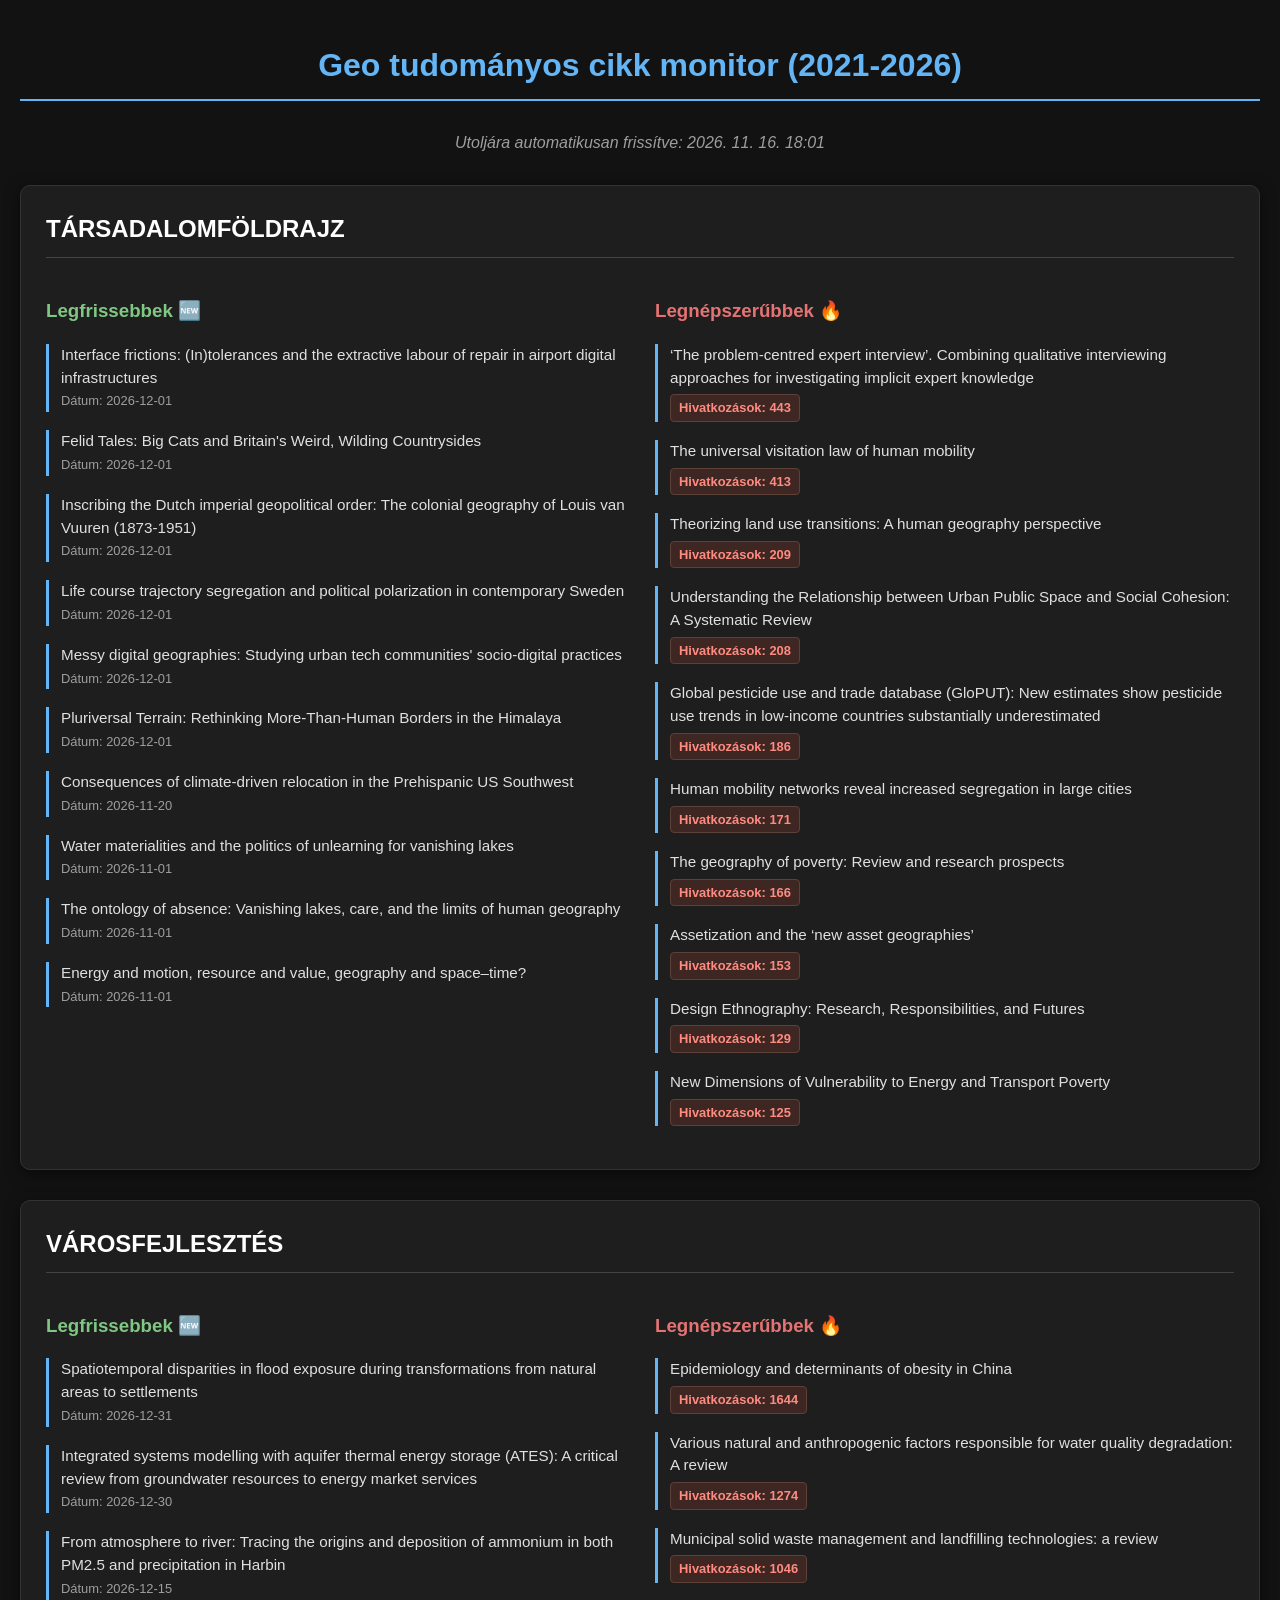
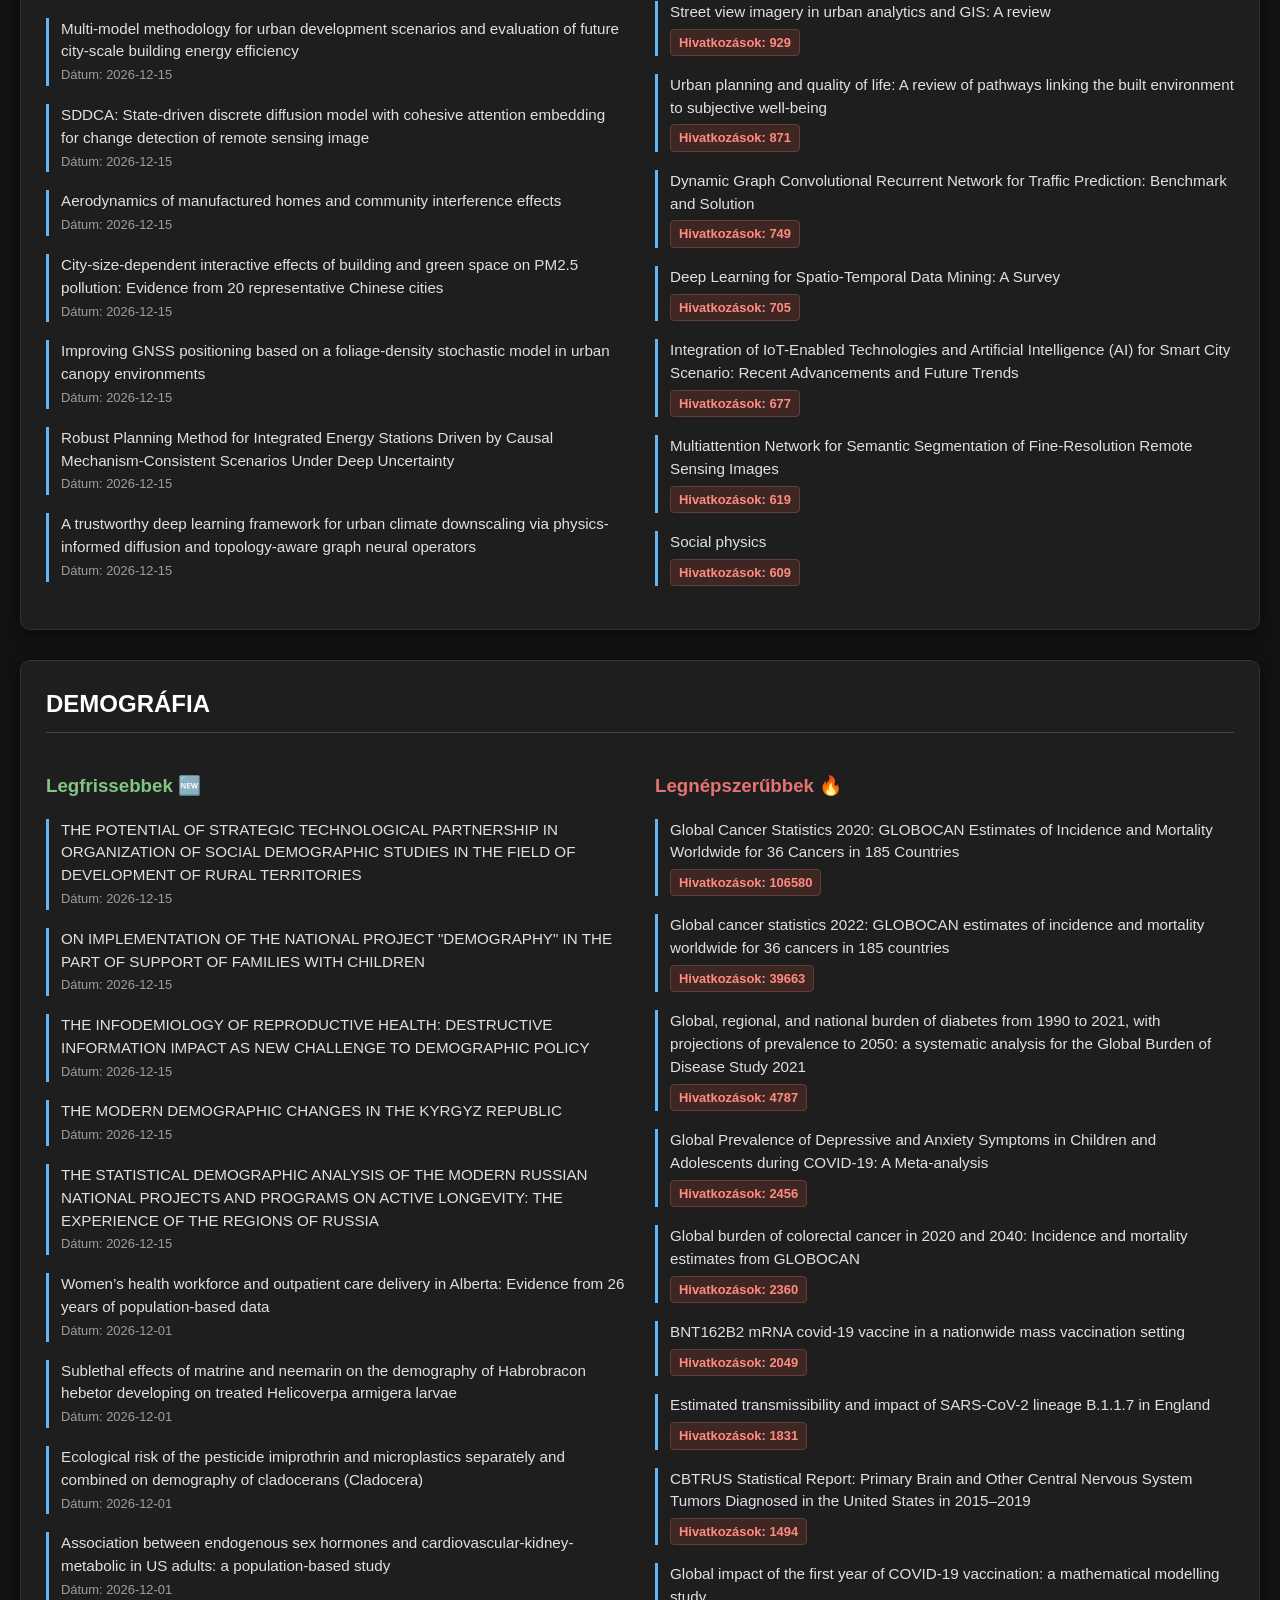
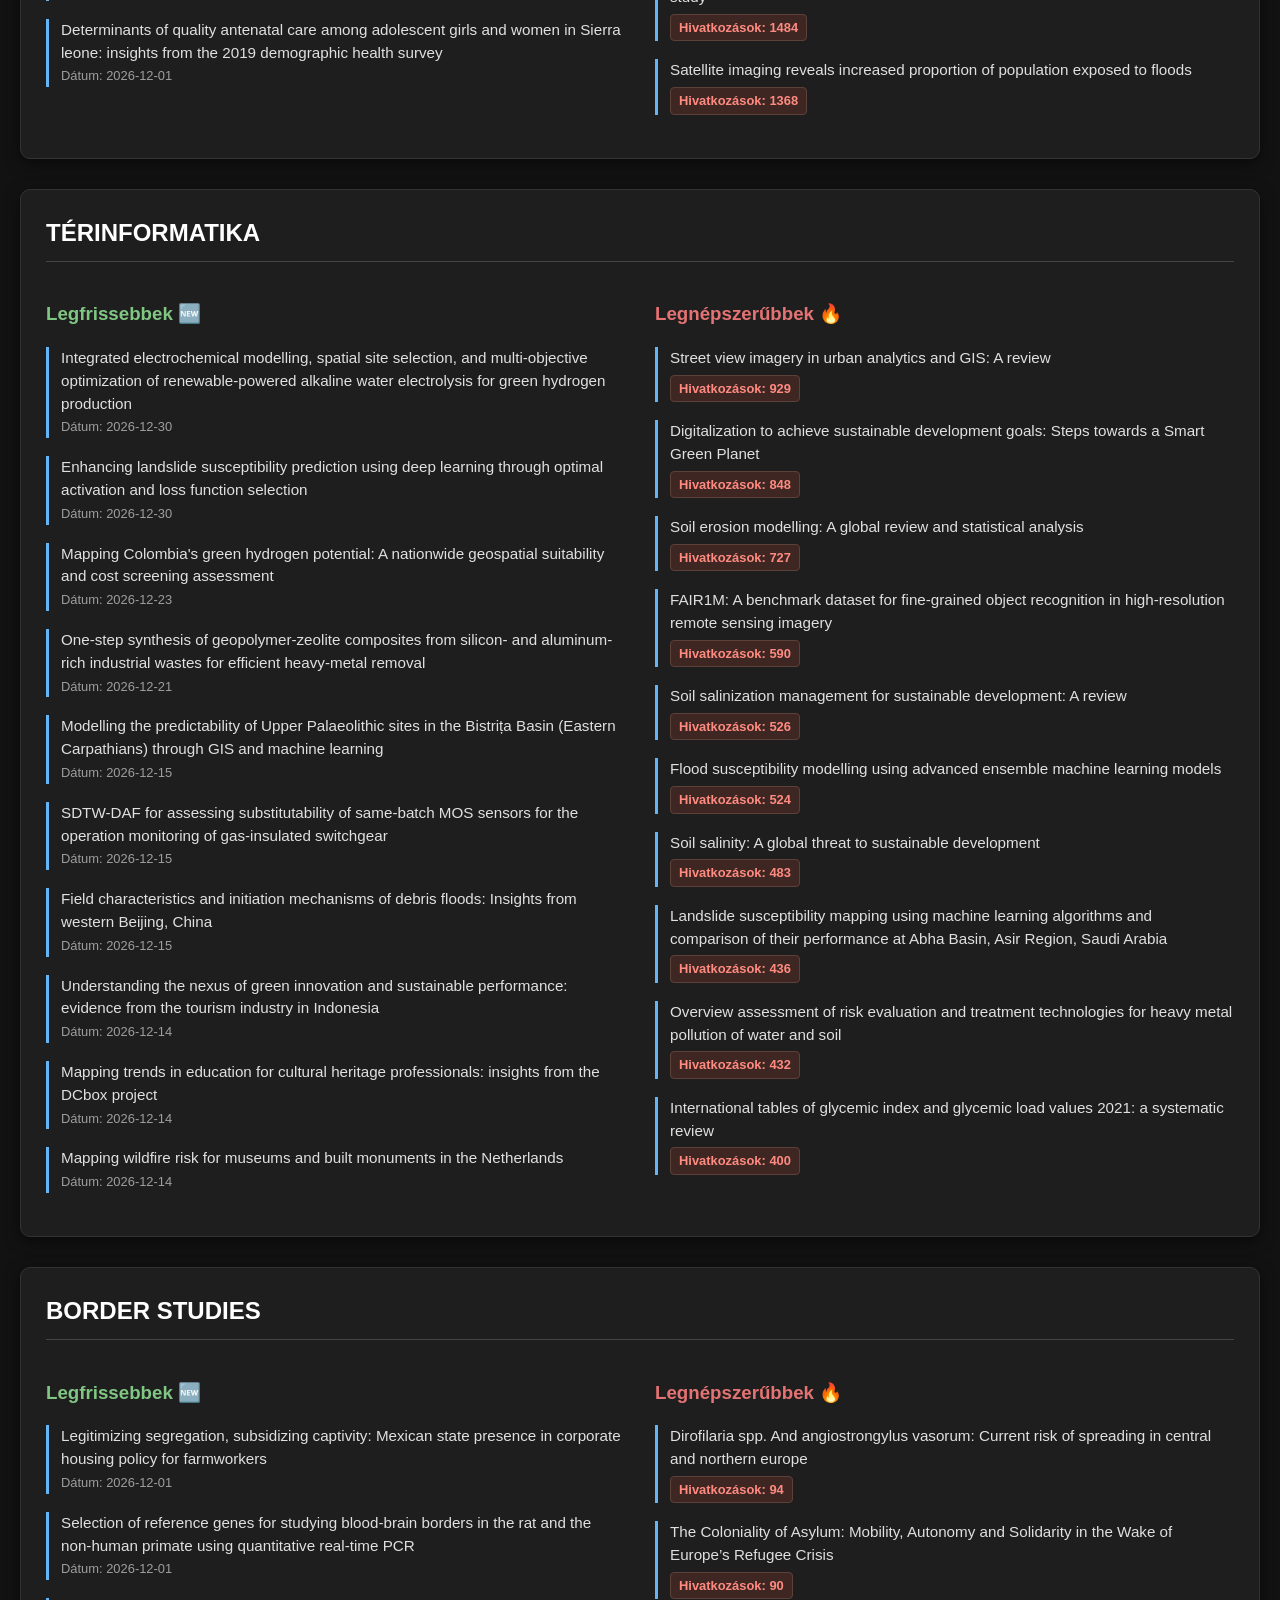
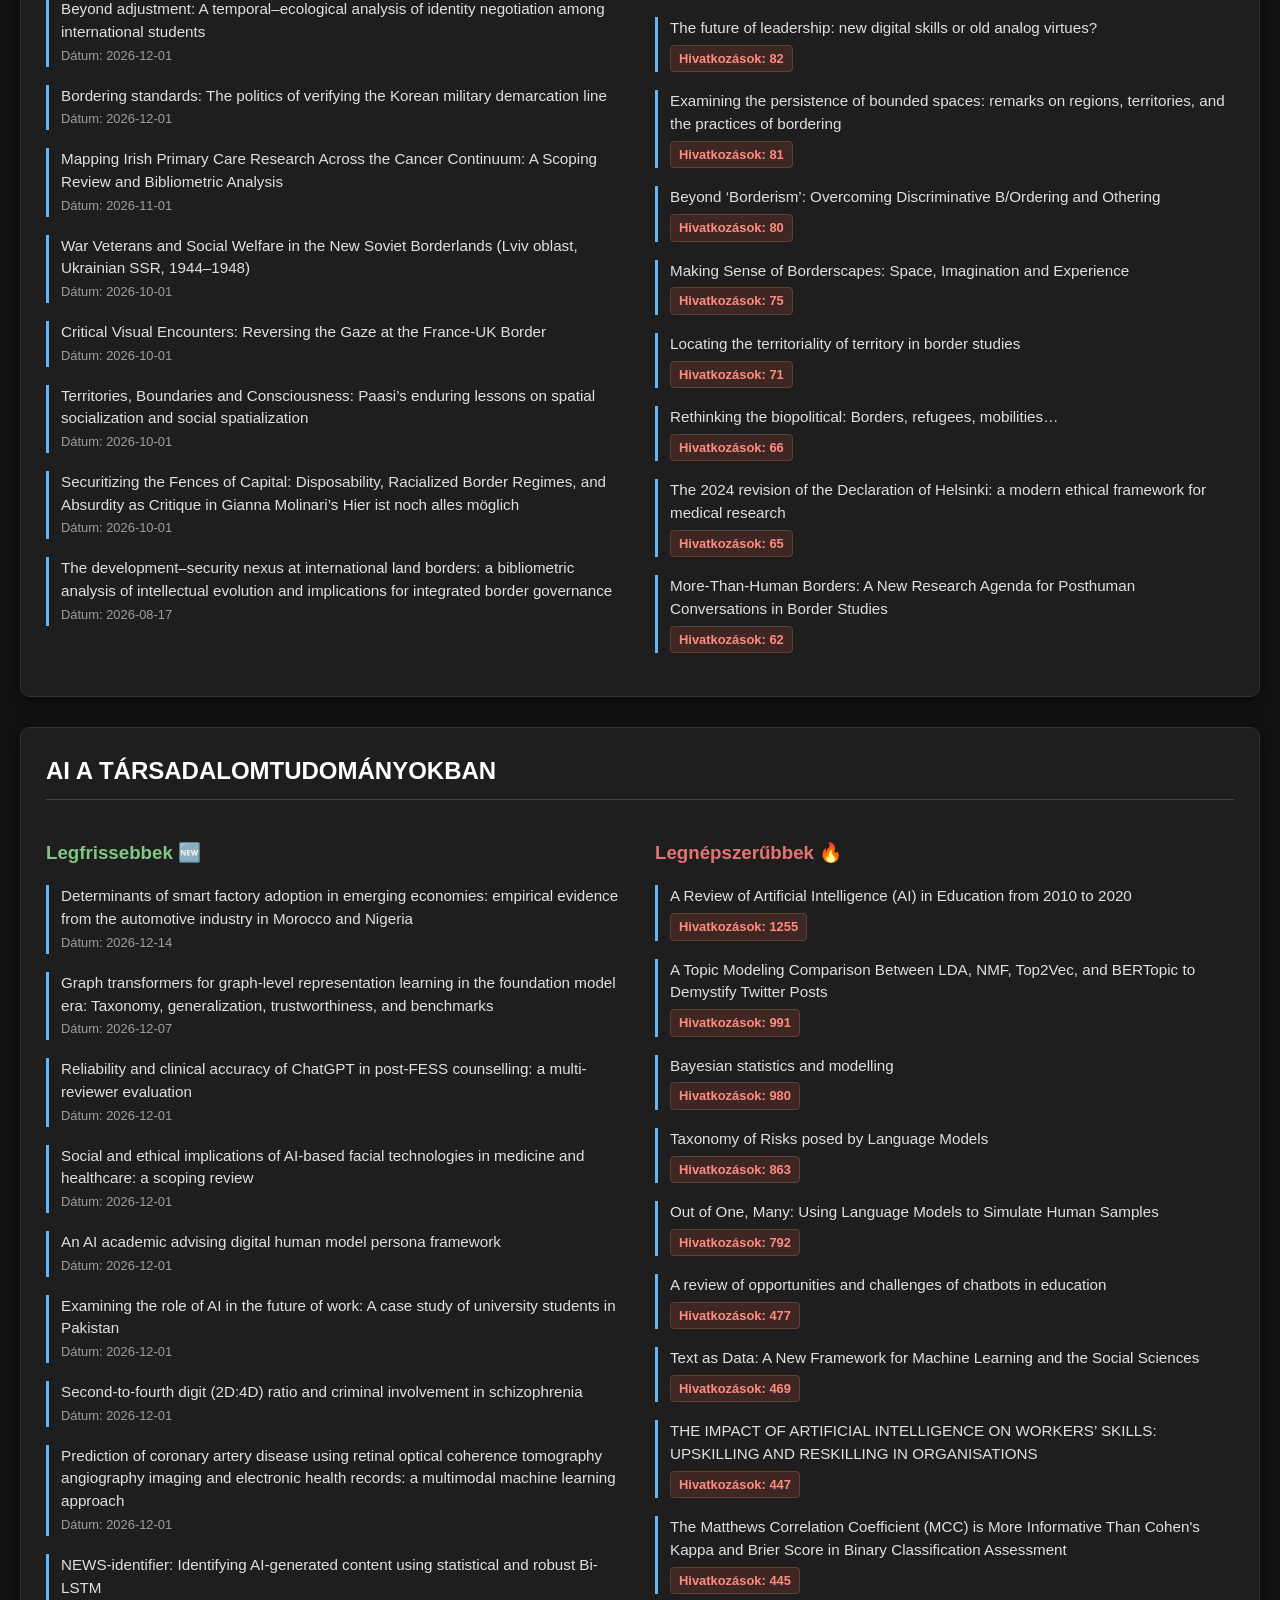
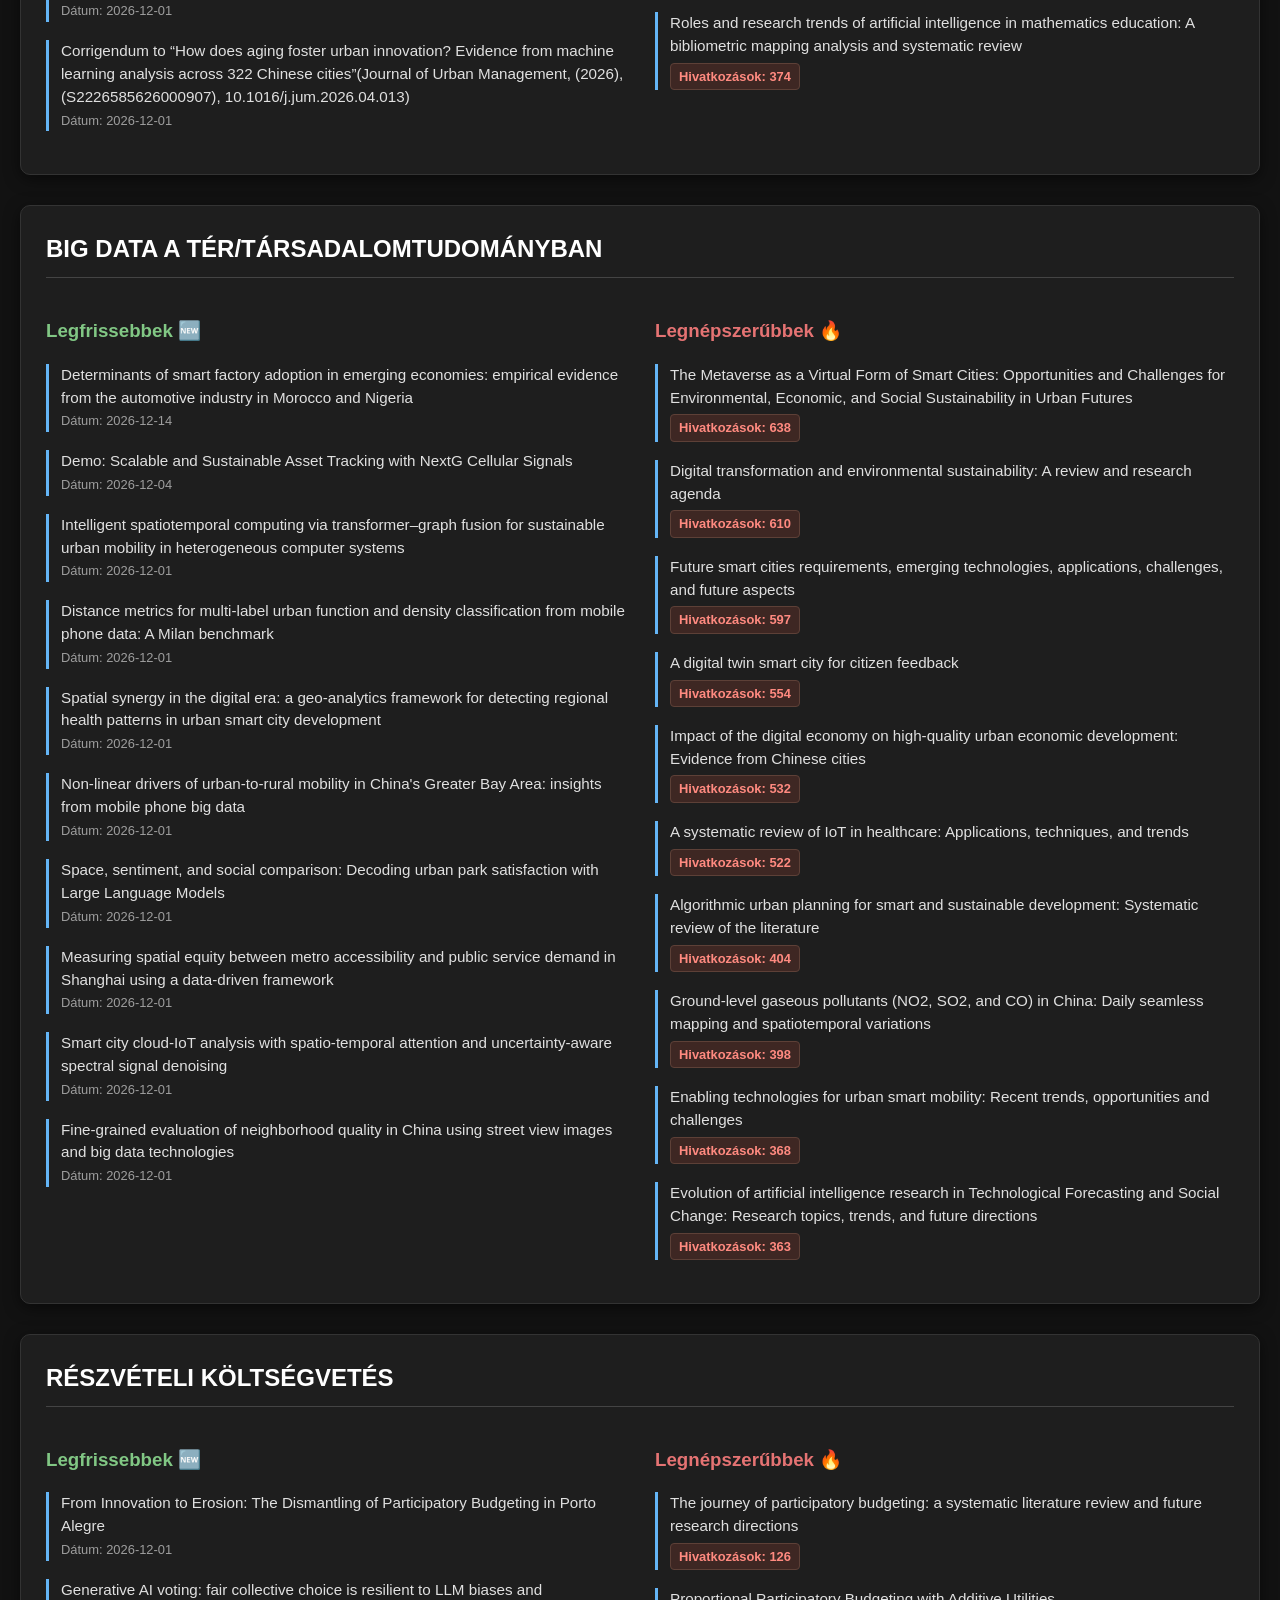
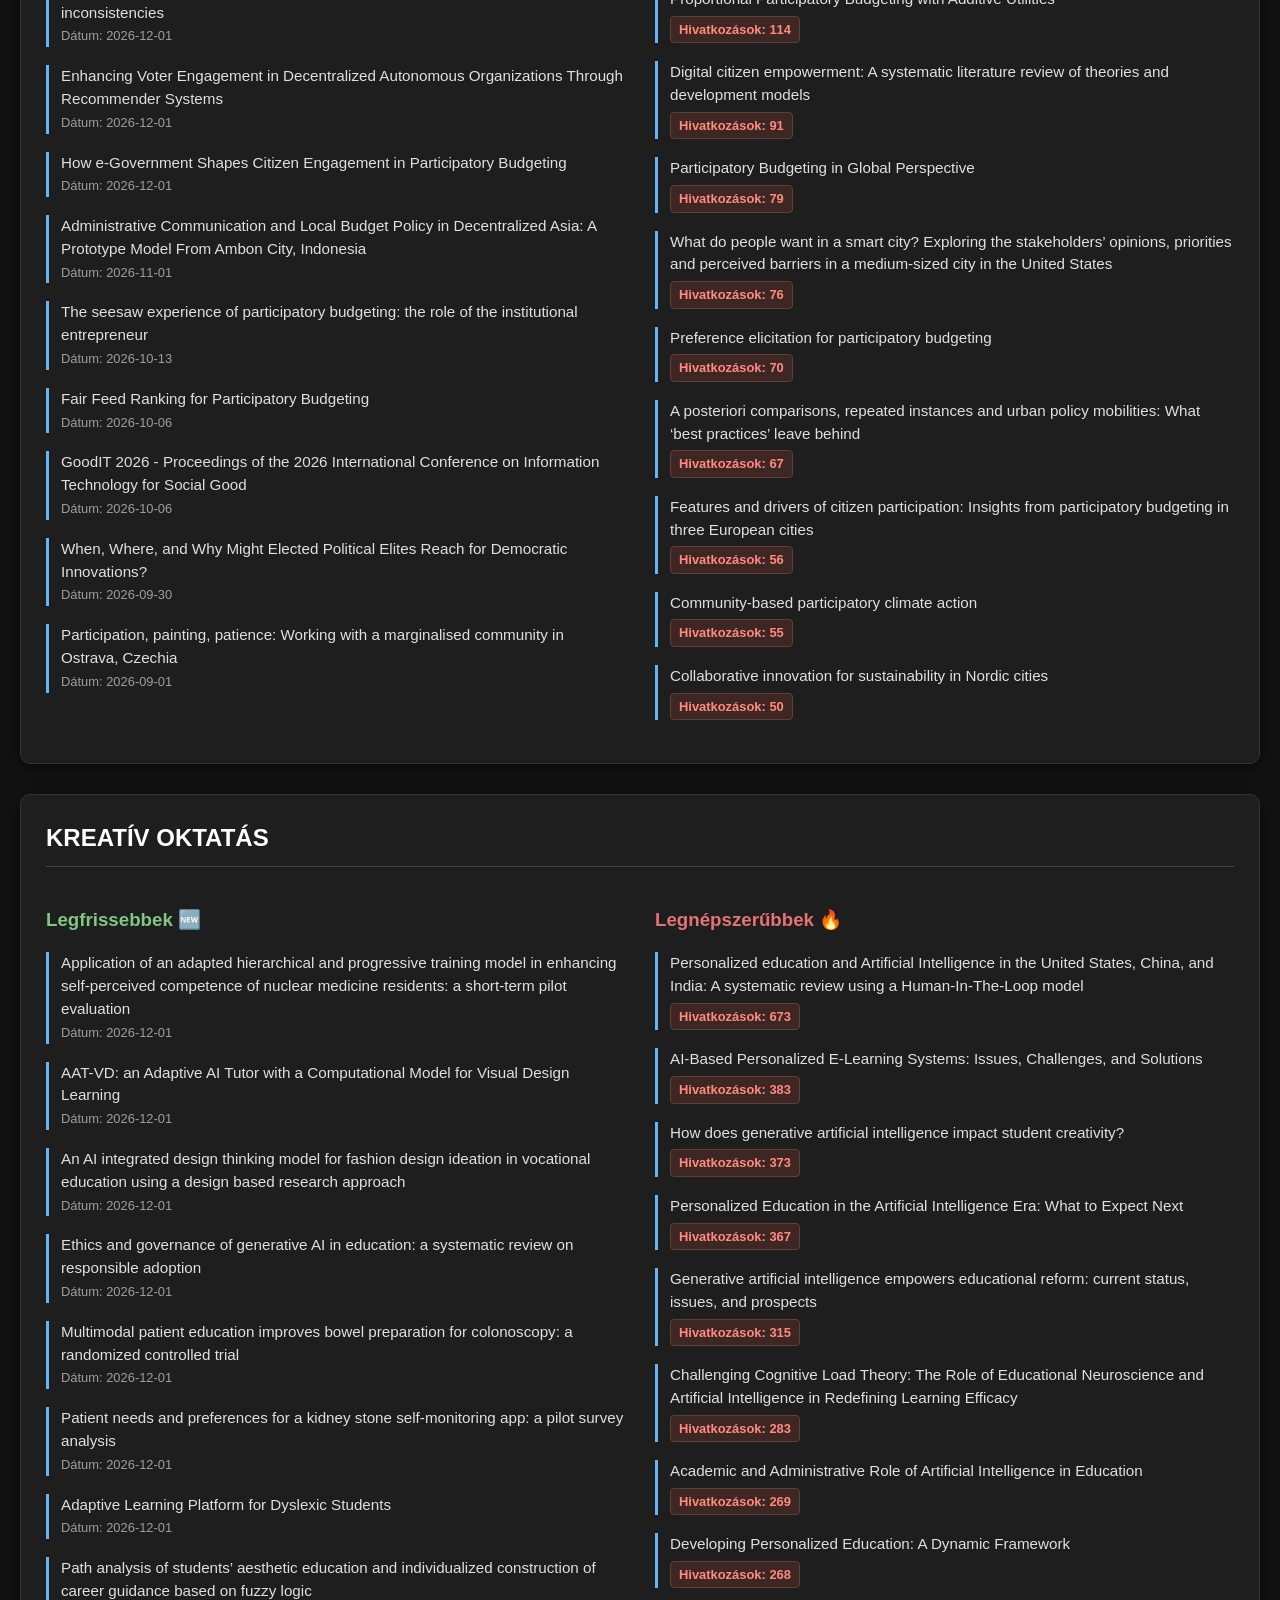
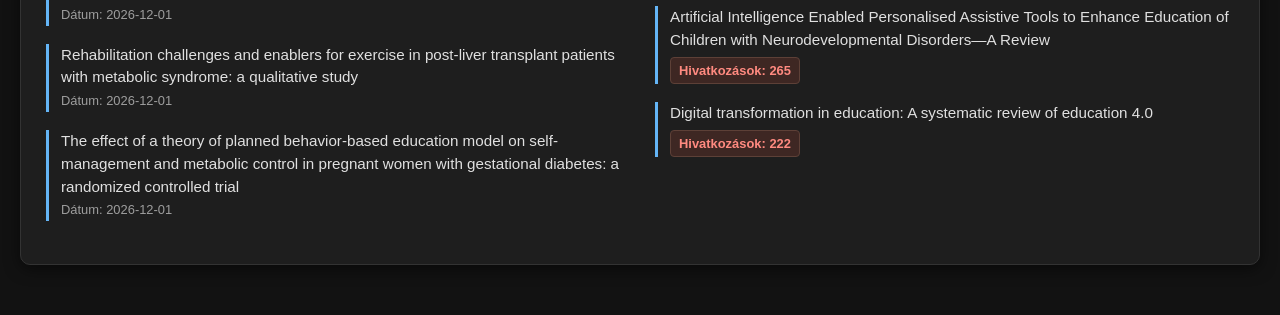
==== commit 8f6b81db: "Automatikus heti frissítés 🤖" ====
--- a/index.html
+++ b/index.html
@@ -40,8 +40,8 @@
 <body>
     <div class="container">
         <h1>Geo tudományos cikk monitor (2021-2026)</h1>
-        <div class="update-info">Utoljára automatikusan frissítve: 2026. 11. 02. 17:56</div>
-        <div class='theme-section'><h2>TÁRSADALOMFÖLDRAJZ</h2><div class='grid'><div><h3 class='title-latest'>Legfrissebbek 🆕</h3><div class='article'><strong><a href='https://www.scopus.com/inward/record.uri?partnerID=HzOxMe3b&scp=105052637243&origin=inward' target='_blank'>Felid Tales: Big Cats and Britain's Weird, Wilding Countrysides</a></strong><br><span class='date-info'>Dátum: 2026-12-01</span></div><div class='article'><strong><a href='https://www.scopus.com/inward/record.uri?partnerID=HzOxMe3b&scp=105045352594&origin=inward' target='_blank'>Inscribing the Dutch imperial geopolitical order: The colonial geography of Louis van Vuuren (1873-1951)</a></strong><br><span class='date-info'>Dátum: 2026-12-01</span></div><div class='article'><strong><a href='https://www.scopus.com/inward/record.uri?partnerID=HzOxMe3b&scp=105046286803&origin=inward' target='_blank'>Life course trajectory segregation and political polarization in contemporary Sweden</a></strong><br><span class='date-info'>Dátum: 2026-12-01</span></div><div class='article'><strong><a href='https://www.scopus.com/inward/record.uri?partnerID=HzOxMe3b&scp=105046741313&origin=inward' target='_blank'>Messy digital geographies: Studying urban tech communities' socio-digital practices</a></strong><br><span class='date-info'>Dátum: 2026-12-01</span></div><div class='article'><strong><a href='https://www.scopus.com/inward/record.uri?partnerID=HzOxMe3b&scp=105053968280&origin=inward' target='_blank'>Postcolonial studies as a target: Imperial projections of (German) anti-antisemitism</a></strong><br><span class='date-info'>Dátum: 2026-10-06</span></div><div class='article'><strong><a href='https://www.scopus.com/inward/record.uri?partnerID=HzOxMe3b&scp=105034576654&origin=inward' target='_blank'>Geographies of interpersonal relationships</a></strong><br><span class='date-info'>Dátum: 2026-10-01</span></div><div class='article'><strong><a href='https://www.scopus.com/inward/record.uri?partnerID=HzOxMe3b&scp=105050292384&origin=inward' target='_blank'>Recasting shade in the more-than-human city</a></strong><br><span class='date-info'>Dátum: 2026-10-01</span></div><div class='article'><strong><a href='https://www.scopus.com/inward/record.uri?partnerID=HzOxMe3b&scp=105053269915&origin=inward' target='_blank'>Place, space, and scale: A meta-theoretical geographic framework for understanding industrial decarbonisation in Australia</a></strong><br><span class='date-info'>Dátum: 2026-10-01</span></div><div class='article'><strong><a href='https://www.scopus.com/inward/record.uri?partnerID=HzOxMe3b&scp=105050461686&origin=inward' target='_blank'>Corrigendum to “Corridorization: The spatial logics of coloniality and state capitalism”</a></strong><br><span class='date-info'>Dátum: 2026-10-01</span></div><div class='article'><strong><a href='https://www.scopus.com/inward/record.uri?partnerID=HzOxMe3b&scp=105047800321&origin=inward' target='_blank'>Progress in Human Geography and AI: A Policy Statement</a></strong><br><span class='date-info'>Dátum: 2026-10-01</span></div></div><div><h3 class='title-popular'>Legnépszerűbbek 🔥</h3><div class='article'><strong><a href='https://www.scopus.com/inward/record.uri?partnerID=HzOxMe3b&scp=85085982019&origin=inward' target='_blank'>‘The problem-centred expert interview’. Combining qualitative interviewing approaches for investigating implicit expert knowledge</a></strong><br><span class='citations'>Hivatkozások: 436</span></div><div class='article'><strong><a href='https://www.scopus.com/inward/record.uri?partnerID=HzOxMe3b&scp=85106885893&origin=inward' target='_blank'>The universal visitation law of human mobility</a></strong><br><span class='citations'>Hivatkozások: 407</span></div><div class='article'><strong><a href='https://www.scopus.com/inward/record.uri?partnerID=HzOxMe3b&scp=85138509437&origin=inward' target='_blank'>Theorizing land use transitions: A human geography perspective</a></strong><br><span class='citations'>Hivatkozások: 207</span></div><div class='article'><strong><a href='https://www.scopus.com/inward/record.uri?partnerID=HzOxMe3b&scp=85187886536&origin=inward' target='_blank'>Understanding the Relationship between Urban Public Space and Social Cohesion: A Systematic Review</a></strong><br><span class='citations'>Hivatkozások: 202</span></div><div class='article'><strong><a href='https://www.scopus.com/inward/record.uri?partnerID=HzOxMe3b&scp=85160095980&origin=inward' target='_blank'>Global pesticide use and trade database (GloPUT): New estimates show pesticide use trends in low-income countries substantially underestimated</a></strong><br><span class='citations'>Hivatkozások: 185</span></div><div class='article'><strong><a href='https://www.scopus.com/inward/record.uri?partnerID=HzOxMe3b&scp=85177798591&origin=inward' target='_blank'>Human mobility networks reveal increased segregation in large cities</a></strong><br><span class='citations'>Hivatkozások: 166</span></div><div class='article'><strong><a href='https://www.scopus.com/inward/record.uri?partnerID=HzOxMe3b&scp=85060854799&origin=inward' target='_blank'>The geography of poverty: Review and research prospects</a></strong><br><span class='citations'>Hivatkozások: 166</span></div><div class='article'><strong><a href='https://www.scopus.com/inward/record.uri?partnerID=HzOxMe3b&scp=85142371577&origin=inward' target='_blank'>Assetization and the ‘new asset geographies’</a></strong><br><span class='citations'>Hivatkozások: 151</span></div><div class='article'><strong><a href='https://www.scopus.com/inward/record.uri?partnerID=HzOxMe3b&scp=85140558640&origin=inward' target='_blank'>Design Ethnography: Research, Responsibilities, and Futures</a></strong><br><span class='citations'>Hivatkozások: 128</span></div><div class='article'><strong><a href='https://www.scopus.com/inward/record.uri?partnerID=HzOxMe3b&scp=85099243522&origin=inward' target='_blank'>New Dimensions of Vulnerability to Energy and Transport Poverty</a></strong><br><span class='citations'>Hivatkozások: 124</span></div></div></div></div><div class='theme-section'><h2>VÁROSFEJLESZTÉS</h2><div class='grid'><div><h3 class='title-latest'>Legfrissebbek 🆕</h3><div class='article'><strong><a href='https://www.scopus.com/inward/record.uri?partnerID=HzOxMe3b&scp=105052733308&origin=inward' target='_blank'>Spatiotemporal disparities in flood exposure during transformations from natural areas to settlements</a></strong><br><span class='date-info'>Dátum: 2026-12-31</span></div><div class='article'><strong><a href='https://www.scopus.com/inward/record.uri?partnerID=HzOxMe3b&scp=105050466448&origin=inward' target='_blank'>Integrated systems modelling with aquifer thermal energy storage (ATES): A critical review from groundwater resources to energy market services</a></strong><br><span class='date-info'>Dátum: 2026-12-30</span></div><div class='article'><strong><a href='https://www.scopus.com/inward/record.uri?partnerID=HzOxMe3b&scp=105053997305&origin=inward' target='_blank'>From atmosphere to river: Tracing the origins and deposition of ammonium in both PM2.5 and precipitation in Harbin</a></strong><br><span class='date-info'>Dátum: 2026-12-15</span></div><div class='article'><strong><a href='https://www.scopus.com/inward/record.uri?partnerID=HzOxMe3b&scp=105053789005&origin=inward' target='_blank'>Multi-model methodology for urban development scenarios and evaluation of future city-scale building energy efficiency</a></strong><br><span class='date-info'>Dátum: 2026-12-15</span></div><div class='article'><strong><a href='https://www.scopus.com/inward/record.uri?partnerID=HzOxMe3b&scp=105041433111&origin=inward' target='_blank'>SDDCA: State-driven discrete diffusion model with cohesive attention embedding for change detection of remote sensing image</a></strong><br><span class='date-info'>Dátum: 2026-12-15</span></div><div class='article'><strong><a href='https://www.scopus.com/inward/record.uri?partnerID=HzOxMe3b&scp=105053661994&origin=inward' target='_blank'>City-size-dependent interactive effects of building and green space on PM2.5 pollution: Evidence from 20 representative Chinese cities</a></strong><br><span class='date-info'>Dátum: 2026-12-15</span></div><div class='article'><strong><a href='https://www.scopus.com/inward/record.uri?partnerID=HzOxMe3b&scp=105054541546&origin=inward' target='_blank'>Improving GNSS positioning based on a foliage-density stochastic model in urban canopy environments</a></strong><br><span class='date-info'>Dátum: 2026-12-15</span></div><div class='article'><strong><a href='https://www.scopus.com/inward/record.uri?partnerID=HzOxMe3b&scp=105042264511&origin=inward' target='_blank'>A trustworthy deep learning framework for urban climate downscaling via physics-informed diffusion and topology-aware graph neural operators</a></strong><br><span class='date-info'>Dátum: 2026-12-15</span></div><div class='article'><strong><a href='https://www.scopus.com/inward/record.uri?partnerID=HzOxMe3b&scp=105054168268&origin=inward' target='_blank'>An integrated group decision making approach using hybrid weighting and adaptive ranking under interval neutrosophic framework for sustainable urban infrastructure planning</a></strong><br><span class='date-info'>Dátum: 2026-12-15</span></div><div class='article'><strong><a href='https://www.scopus.com/inward/record.uri?partnerID=HzOxMe3b&scp=105052564896&origin=inward' target='_blank'>Data-driven assessment of north–south differences in urban thermal stress perception in Chinese Cities</a></strong><br><span class='date-info'>Dátum: 2026-12-15</span></div></div><div><h3 class='title-popular'>Legnépszerűbbek 🔥</h3><div class='article'><strong><a href='https://www.scopus.com/inward/record.uri?partnerID=HzOxMe3b&scp=85106244298&origin=inward' target='_blank'>Epidemiology and determinants of obesity in China</a></strong><br><span class='citations'>Hivatkozások: 1630</span></div><div class='article'><strong><a href='https://www.scopus.com/inward/record.uri?partnerID=HzOxMe3b&scp=85115948371&origin=inward' target='_blank'>Various natural and anthropogenic factors responsible for water quality degradation: A review</a></strong><br><span class='citations'>Hivatkozások: 1259</span></div><div class='article'><strong><a href='https://www.scopus.com/inward/record.uri?partnerID=HzOxMe3b&scp=85091452044&origin=inward' target='_blank'>Municipal solid waste management and landfilling technologies: a review</a></strong><br><span class='citations'>Hivatkozások: 1041</span></div><div class='article'><strong><a href='https://www.scopus.com/inward/record.uri?partnerID=HzOxMe3b&scp=85112380512&origin=inward' target='_blank'>Street view imagery in urban analytics and GIS: A review</a></strong><br><span class='citations'>Hivatkozások: 918</span></div><div class='article'><strong><a href='https://www.scopus.com/inward/record.uri?partnerID=HzOxMe3b&scp=85107157451&origin=inward' target='_blank'>Urban planning and quality of life: A review of pathways linking the built environment to subjective well-being</a></strong><br><span class='citations'>Hivatkozások: 853</span></div><div class='article'><strong><a href='https://www.scopus.com/inward/record.uri?partnerID=HzOxMe3b&scp=85149369270&origin=inward' target='_blank'>Dynamic Graph Convolutional Recurrent Network for Traffic Prediction: Benchmark and Solution</a></strong><br><span class='citations'>Hivatkozások: 743</span></div><div class='article'><strong><a href='https://www.scopus.com/inward/record.uri?partnerID=HzOxMe3b&scp=85134172353&origin=inward' target='_blank'>Deep Learning for Spatio-Temporal Data Mining: A Survey</a></strong><br><span class='citations'>Hivatkozások: 699</span></div><div class='article'><strong><a href='https://www.scopus.com/inward/record.uri?partnerID=HzOxMe3b&scp=85161585749&origin=inward' target='_blank'>Integration of IoT-Enabled Technologies and Artificial Intelligence (AI) for Smart City Scenario: Recent Advancements and Future Trends</a></strong><br><span class='citations'>Hivatkozások: 664</span></div><div class='article'><strong><a href='https://www.scopus.com/inward/record.uri?partnerID=HzOxMe3b&scp=85110895550&origin=inward' target='_blank'>Multiattention Network for Semantic Segmentation of Fine-Resolution Remote Sensing Images</a></strong><br><span class='citations'>Hivatkozások: 615</span></div><div class='article'><strong><a href='https://www.scopus.com/inward/record.uri?partnerID=HzOxMe3b&scp=85122688074&origin=inward' target='_blank'>Social physics</a></strong><br><span class='citations'>Hivatkozások: 600</span></div></div></div></div><div class='theme-section'><h2>DEMOGRÁFIA</h2><div class='grid'><div><h3 class='title-latest'>Legfrissebbek 🆕</h3><div class='article'><strong><a href='https://www.scopus.com/inward/record.uri?partnerID=HzOxMe3b&scp=105030899387&origin=inward' target='_blank'>THE POTENTIAL OF STRATEGIC TECHNOLOGICAL PARTNERSHIP IN ORGANIZATION OF SOCIAL DEMOGRAPHIC STUDIES IN THE FIELD OF DEVELOPMENT OF RURAL TERRITORIES</a></strong><br><span class='date-info'>Dátum: 2026-12-15</span></div><div class='article'><strong><a href='https://www.scopus.com/inward/record.uri?partnerID=HzOxMe3b&scp=105036795949&origin=inward' target='_blank'>ON IMPLEMENTATION OF THE NATIONAL PROJECT "DEMOGRAPHY" IN THE PART OF SUPPORT OF FAMILIES WITH CHILDREN</a></strong><br><span class='date-info'>Dátum: 2026-12-15</span></div><div class='article'><strong><a href='https://www.scopus.com/inward/record.uri?partnerID=HzOxMe3b&scp=105044983030&origin=inward' target='_blank'>THE INFODEMIOLOGY OF REPRODUCTIVE HEALTH: DESTRUCTIVE INFORMATION IMPACT AS NEW CHALLENGE TO DEMOGRAPHIC POLICY</a></strong><br><span class='date-info'>Dátum: 2026-12-15</span></div><div class='article'><strong><a href='https://www.scopus.com/inward/record.uri?partnerID=HzOxMe3b&scp=105044769655&origin=inward' target='_blank'>THE MODERN DEMOGRAPHIC CHANGES IN THE KYRGYZ REPUBLIC</a></strong><br><span class='date-info'>Dátum: 2026-12-15</span></div><div class='article'><strong><a href='https://www.scopus.com/inward/record.uri?partnerID=HzOxMe3b&scp=105036792580&origin=inward' target='_blank'>THE STATISTICAL DEMOGRAPHIC ANALYSIS OF THE MODERN RUSSIAN NATIONAL PROJECTS AND PROGRAMS ON ACTIVE LONGEVITY: THE EXPERIENCE OF THE REGIONS OF RUSSIA</a></strong><br><span class='date-info'>Dátum: 2026-12-15</span></div><div class='article'><strong><a href='https://www.scopus.com/inward/record.uri?partnerID=HzOxMe3b&scp=105051183962&origin=inward' target='_blank'>Ecological risk of the pesticide imiprothrin and microplastics separately and combined on demography of cladocerans (Cladocera)</a></strong><br><span class='date-info'>Dátum: 2026-12-01</span></div><div class='article'><strong><a href='https://www.scopus.com/inward/record.uri?partnerID=HzOxMe3b&scp=105050382375&origin=inward' target='_blank'>Population genomics, demography, and circum-Baltic connectivity of Early Medieval southwestern Finland</a></strong><br><span class='date-info'>Dátum: 2026-12-01</span></div><div class='article'><strong><a href='https://www.scopus.com/inward/record.uri?partnerID=HzOxMe3b&scp=105050463982&origin=inward' target='_blank'>Women’s health workforce and outpatient care delivery in Alberta: Evidence from 26 years of population-based data</a></strong><br><span class='date-info'>Dátum: 2026-12-01</span></div><div class='article'><strong><a href='https://www.scopus.com/inward/record.uri?partnerID=HzOxMe3b&scp=105052030118&origin=inward' target='_blank'>Impact of socioeconomic distress on mortality in pediatric head injury: A geographic and demographic analysis using the Florida Trauma Registry</a></strong><br><span class='date-info'>Dátum: 2026-12-01</span></div><div class='article'><strong><a href='https://www.scopus.com/inward/record.uri?partnerID=HzOxMe3b&scp=105046318799&origin=inward' target='_blank'>Association between endogenous sex hormones and cardiovascular-kidney-metabolic in US adults: a population-based study</a></strong><br><span class='date-info'>Dátum: 2026-12-01</span></div></div><div><h3 class='title-popular'>Legnépszerűbbek 🔥</h3><div class='article'><strong><a href='https://www.scopus.com/inward/record.uri?partnerID=HzOxMe3b&scp=85100345654&origin=inward' target='_blank'>Global Cancer Statistics 2020: GLOBOCAN Estimates of Incidence and Mortality Worldwide for 36 Cancers in 185 Countries</a></strong><br><span class='citations'>Hivatkozások: 105823</span></div><div class='article'><strong><a href='https://www.scopus.com/inward/record.uri?partnerID=HzOxMe3b&scp=85189960282&origin=inward' target='_blank'>Global cancer statistics 2022: GLOBOCAN estimates of incidence and mortality worldwide for 36 cancers in 185 countries</a></strong><br><span class='citations'>Hivatkozások: 38529</span></div><div class='article'><strong><a href='https://www.scopus.com/inward/record.uri?partnerID=HzOxMe3b&scp=85164436395&origin=inward' target='_blank'>Global, regional, and national burden of diabetes from 1990 to 2021, with projections of prevalence to 2050: a systematic analysis for the Global Burden of Disease Study 2021</a></strong><br><span class='citations'>Hivatkozások: 4711</span></div><div class='article'><strong><a href='https://www.scopus.com/inward/record.uri?partnerID=HzOxMe3b&scp=85112251232&origin=inward' target='_blank'>Global Prevalence of Depressive and Anxiety Symptoms in Children and Adolescents during COVID-19: A Meta-analysis</a></strong><br><span class='citations'>Hivatkozások: 2438</span></div><div class='article'><strong><a href='https://www.scopus.com/inward/record.uri?partnerID=HzOxMe3b&scp=85145645772&origin=inward' target='_blank'>Global burden of colorectal cancer in 2020 and 2040: Incidence and mortality estimates from GLOBOCAN</a></strong><br><span class='citations'>Hivatkozások: 2304</span></div><div class='article'><strong><a href='https://www.scopus.com/inward/record.uri?partnerID=HzOxMe3b&scp=85103719376&origin=inward' target='_blank'>BNT162B2 mRNA covid-19 vaccine in a nationwide mass vaccination setting</a></strong><br><span class='citations'>Hivatkozások: 2045</span></div><div class='article'><strong><a href='https://www.scopus.com/inward/record.uri?partnerID=HzOxMe3b&scp=85103486726&origin=inward' target='_blank'>Estimated transmissibility and impact of SARS-CoV-2 lineage B.1.1.7 in England</a></strong><br><span class='citations'>Hivatkozások: 1829</span></div><div class='article'><strong><a href='https://www.scopus.com/inward/record.uri?partnerID=HzOxMe3b&scp=85139572491&origin=inward' target='_blank'>CBTRUS Statistical Report: Primary Brain and Other Central Nervous System Tumors Diagnosed in the United States in 2015–2019</a></strong><br><span class='citations'>Hivatkozások: 1477</span></div><div class='article'><strong><a href='https://www.scopus.com/inward/record.uri?partnerID=HzOxMe3b&scp=85136522560&origin=inward' target='_blank'>Global impact of the first year of COVID-19 vaccination: a mathematical modelling study</a></strong><br><span class='citations'>Hivatkozások: 1472</span></div><div class='article'><strong><a href='https://www.scopus.com/inward/record.uri?partnerID=HzOxMe3b&scp=85112019173&origin=inward' target='_blank'>Satellite imaging reveals increased proportion of population exposed to floods</a></strong><br><span class='citations'>Hivatkozások: 1339</span></div></div></div></div><div class='theme-section'><h2>TÉRINFORMATIKA</h2><div class='grid'><div><h3 class='title-latest'>Legfrissebbek 🆕</h3><div class='article'><strong><a href='https://www.scopus.com/inward/record.uri?partnerID=HzOxMe3b&scp=105050542379&origin=inward' target='_blank'>Integrated electrochemical modelling, spatial site selection, and multi-objective optimization of renewable-powered alkaline water electrolysis for green hydrogen production</a></strong><br><span class='date-info'>Dátum: 2026-12-30</span></div><div class='article'><strong><a href='https://www.scopus.com/inward/record.uri?partnerID=HzOxMe3b&scp=105054123896&origin=inward' target='_blank'>Enhancing landslide susceptibility prediction using deep learning through optimal activation and loss function selection</a></strong><br><span class='date-info'>Dátum: 2026-12-30</span></div><div class='article'><strong><a href='https://www.scopus.com/inward/record.uri?partnerID=HzOxMe3b&scp=105051361102&origin=inward' target='_blank'>One-step synthesis of geopolymer-zeolite composites from silicon- and aluminum-rich industrial wastes for efficient heavy-metal removal</a></strong><br><span class='date-info'>Dátum: 2026-12-21</span></div><div class='article'><strong><a href='https://www.scopus.com/inward/record.uri?partnerID=HzOxMe3b&scp=105051591299&origin=inward' target='_blank'>Modelling the predictability of Upper Palaeolithic sites in the Bistrița Basin (Eastern Carpathians) through GIS and machine learning</a></strong><br><span class='date-info'>Dátum: 2026-12-15</span></div><div class='article'><strong><a href='https://www.scopus.com/inward/record.uri?partnerID=HzOxMe3b&scp=105054516026&origin=inward' target='_blank'>Field characteristics and initiation mechanisms of debris floods: Insights from western Beijing, China</a></strong><br><span class='date-info'>Dátum: 2026-12-15</span></div><div class='article'><strong><a href='https://www.scopus.com/inward/record.uri?partnerID=HzOxMe3b&scp=105043337534&origin=inward' target='_blank'>Understanding the nexus of green innovation and sustainable performance: evidence from the tourism industry in Indonesia</a></strong><br><span class='date-info'>Dátum: 2026-12-14</span></div><div class='article'><strong><a href='https://www.scopus.com/inward/record.uri?partnerID=HzOxMe3b&scp=105041221529&origin=inward' target='_blank'>Mapping trends in education for cultural heritage professionals: insights from the DCbox project</a></strong><br><span class='date-info'>Dátum: 2026-12-14</span></div><div class='article'><strong><a href='https://www.scopus.com/inward/record.uri?partnerID=HzOxMe3b&scp=105052971243&origin=inward' target='_blank'>Unlocking wind energy potential in data-scarce regions: a deep learning framework for strategic climate action in Vietnam's Central Highlands</a></strong><br><span class='date-info'>Dátum: 2026-12-14</span></div><div class='article'><strong><a href='https://www.scopus.com/inward/record.uri?partnerID=HzOxMe3b&scp=105048780132&origin=inward' target='_blank'>Land use and land cover change driven by Rohingya refugee settlements in Bangladesh derived from satellite observations using geospatial techniques</a></strong><br><span class='date-info'>Dátum: 2026-12-01</span></div><div class='article'><strong><a href='https://www.scopus.com/inward/record.uri?partnerID=HzOxMe3b&scp=105036692987&origin=inward' target='_blank'>Walking accessibility to public open spaces in metropolitan Kathmandu, Nepal: Integrating physical proximity and public perception</a></strong><br><span class='date-info'>Dátum: 2026-12-01</span></div></div><div><h3 class='title-popular'>Legnépszerűbbek 🔥</h3><div class='article'><strong><a href='https://www.scopus.com/inward/record.uri?partnerID=HzOxMe3b&scp=85112380512&origin=inward' target='_blank'>Street view imagery in urban analytics and GIS: A review</a></strong><br><span class='citations'>Hivatkozások: 918</span></div><div class='article'><strong><a href='https://www.scopus.com/inward/record.uri?partnerID=HzOxMe3b&scp=85108885719&origin=inward' target='_blank'>Digitalization to achieve sustainable development goals: Steps towards a Smart Green Planet</a></strong><br><span class='citations'>Hivatkozások: 844</span></div><div class='article'><strong><a href='https://www.scopus.com/inward/record.uri?partnerID=HzOxMe3b&scp=85102969281&origin=inward' target='_blank'>Soil erosion modelling: A global review and statistical analysis</a></strong><br><span class='citations'>Hivatkozások: 724</span></div><div class='article'><strong><a href='https://www.scopus.com/inward/record.uri?partnerID=HzOxMe3b&scp=85122221459&origin=inward' target='_blank'>FAIR1M: A benchmark dataset for fine-grained object recognition in high-resolution remote sensing imagery</a></strong><br><span class='citations'>Hivatkozások: 579</span></div><div class='article'><strong><a href='https://www.scopus.com/inward/record.uri?partnerID=HzOxMe3b&scp=85092156736&origin=inward' target='_blank'>Soil salinization management for sustainable development: A review</a></strong><br><span class='citations'>Hivatkozások: 523</span></div><div class='article'><strong><a href='https://www.scopus.com/inward/record.uri?partnerID=HzOxMe3b&scp=85099699170&origin=inward' target='_blank'>Flood susceptibility modelling using advanced ensemble machine learning models</a></strong><br><span class='citations'>Hivatkozások: 519</span></div><div class='article'><strong><a href='https://www.scopus.com/inward/record.uri?partnerID=HzOxMe3b&scp=85118256504&origin=inward' target='_blank'>Soil salinity: A global threat to sustainable development</a></strong><br><span class='citations'>Hivatkozások: 473</span></div><div class='article'><strong><a href='https://www.scopus.com/inward/record.uri?partnerID=HzOxMe3b&scp=85097408247&origin=inward' target='_blank'>Landslide susceptibility mapping using machine learning algorithms and comparison of their performance at Abha Basin, Asir Region, Saudi Arabia</a></strong><br><span class='citations'>Hivatkozások: 433</span></div><div class='article'><strong><a href='https://www.scopus.com/inward/record.uri?partnerID=HzOxMe3b&scp=85140304574&origin=inward' target='_blank'>Overview assessment of risk evaluation and treatment technologies for heavy metal pollution of water and soil</a></strong><br><span class='citations'>Hivatkozások: 425</span></div><div class='article'><strong><a href='https://www.scopus.com/inward/record.uri?partnerID=HzOxMe3b&scp=85121950351&origin=inward' target='_blank'>International tables of glycemic index and glycemic load values 2021: a systematic review</a></strong><br><span class='citations'>Hivatkozások: 393</span></div></div></div></div><div class='theme-section'><h2>BORDER STUDIES</h2><div class='grid'><div><h3 class='title-latest'>Legfrissebbek 🆕</h3><div class='article'><strong><a href='https://www.scopus.com/inward/record.uri?partnerID=HzOxMe3b&scp=105052520832&origin=inward' target='_blank'>Legitimizing segregation, subsidizing captivity: Mexican state presence in corporate housing policy for farmworkers</a></strong><br><span class='date-info'>Dátum: 2026-12-01</span></div><div class='article'><strong><a href='https://www.scopus.com/inward/record.uri?partnerID=HzOxMe3b&scp=105051148956&origin=inward' target='_blank'>Selection of reference genes for studying blood-brain borders in the rat and the non-human primate using quantitative real-time PCR</a></strong><br><span class='date-info'>Dátum: 2026-12-01</span></div><div class='article'><strong><a href='https://www.scopus.com/inward/record.uri?partnerID=HzOxMe3b&scp=105048777434&origin=inward' target='_blank'>Bordering standards: The politics of verifying the Korean military demarcation line</a></strong><br><span class='date-info'>Dátum: 2026-12-01</span></div><div class='article'><strong><a href='https://www.scopus.com/inward/record.uri?partnerID=HzOxMe3b&scp=105039962289&origin=inward' target='_blank'>Critical Visual Encounters: Reversing the Gaze at the France-UK Border</a></strong><br><span class='date-info'>Dátum: 2026-10-01</span></div><div class='article'><strong><a href='https://www.scopus.com/inward/record.uri?partnerID=HzOxMe3b&scp=105034210195&origin=inward' target='_blank'>Territories, Boundaries and Consciousness: Paasi’s enduring lessons on spatial socialization and social spatialization</a></strong><br><span class='date-info'>Dátum: 2026-10-01</span></div><div class='article'><strong><a href='https://www.scopus.com/inward/record.uri?partnerID=HzOxMe3b&scp=105051320130&origin=inward' target='_blank'>The development–security nexus at international land borders: a bibliometric analysis of intellectual evolution and implications for integrated border governance</a></strong><br><span class='date-info'>Dátum: 2026-08-17</span></div><div class='article'><strong><a href='https://www.scopus.com/inward/record.uri?partnerID=HzOxMe3b&scp=105048866823&origin=inward' target='_blank'>Soldiers’ Everyday Life on the Russian–Chinese Border in the Second Half of the 19th Century</a></strong><br><span class='date-info'>Dátum: 2026-08-01</span></div><div class='article'><strong><a href='https://www.scopus.com/inward/record.uri?partnerID=HzOxMe3b&scp=105041560006&origin=inward' target='_blank'>The potentials of “new data” in border studies: A scoping review</a></strong><br><span class='date-info'>Dátum: 2026-08-01</span></div><div class='article'><strong><a href='https://www.scopus.com/inward/record.uri?partnerID=HzOxMe3b&scp=105037750272&origin=inward' target='_blank'>The legal border: violence, discretion and pluralism of the Menton-Ventimiglia border</a></strong><br><span class='date-info'>Dátum: 2026-08-01</span></div><div class='article'><strong><a href='https://www.scopus.com/inward/record.uri?partnerID=HzOxMe3b&scp=105044947019&origin=inward' target='_blank'>The commodity exchange between Western Tibet and Kinnaur: symbolic geographies and the Himalayan cross-border trade</a></strong><br><span class='date-info'>Dátum: 2026-08-01</span></div></div><div><h3 class='title-popular'>Legnépszerűbbek 🔥</h3><div class='article'><strong><a href='https://www.scopus.com/inward/record.uri?partnerID=HzOxMe3b&scp=85116888534&origin=inward' target='_blank'>Dirofilaria spp. And angiostrongylus vasorum: Current risk of spreading in central and northern europe</a></strong><br><span class='citations'>Hivatkozások: 93</span></div><div class='article'><strong><a href='https://www.scopus.com/inward/record.uri?partnerID=HzOxMe3b&scp=105014310537&origin=inward' target='_blank'>The Coloniality of Asylum: Mobility, Autonomy and Solidarity in the Wake of Europe’s Refugee Crisis</a></strong><br><span class='citations'>Hivatkozások: 90</span></div><div class='article'><strong><a href='https://www.scopus.com/inward/record.uri?partnerID=HzOxMe3b&scp=85146257031&origin=inward' target='_blank'>The future of leadership: new digital skills or old analog virtues?</a></strong><br><span class='citations'>Hivatkozások: 81</span></div><div class='article'><strong><a href='https://www.scopus.com/inward/record.uri?partnerID=HzOxMe3b&scp=85100174279&origin=inward' target='_blank'>Beyond ‘Borderism’: Overcoming Discriminative B/Ordering and Othering</a></strong><br><span class='citations'>Hivatkozások: 80</span></div><div class='article'><strong><a href='https://www.scopus.com/inward/record.uri?partnerID=HzOxMe3b&scp=85122864260&origin=inward' target='_blank'>Examining the persistence of bounded spaces: remarks on regions, territories, and the practices of bordering</a></strong><br><span class='citations'>Hivatkozások: 80</span></div><div class='article'><strong><a href='https://www.scopus.com/inward/record.uri?partnerID=HzOxMe3b&scp=85074719314&origin=inward' target='_blank'>Making Sense of Borderscapes: Space, Imagination and Experience</a></strong><br><span class='citations'>Hivatkozások: 74</span></div><div class='article'><strong><a href='https://www.scopus.com/inward/record.uri?partnerID=HzOxMe3b&scp=85122610275&origin=inward' target='_blank'>Locating the territoriality of territory in border studies</a></strong><br><span class='citations'>Hivatkozások: 71</span></div><div class='article'><strong><a href='https://www.scopus.com/inward/record.uri?partnerID=HzOxMe3b&scp=85101247940&origin=inward' target='_blank'>Rethinking the biopolitical: Borders, refugees, mobilities…</a></strong><br><span class='citations'>Hivatkozások: 66</span></div><div class='article'><strong><a href='https://www.scopus.com/inward/record.uri?partnerID=HzOxMe3b&scp=105000924773&origin=inward' target='_blank'>The 2024 revision of the Declaration of Helsinki: a modern ethical framework for medical research</a></strong><br><span class='citations'>Hivatkozások: 64</span></div><div class='article'><strong><a href='https://www.scopus.com/inward/record.uri?partnerID=HzOxMe3b&scp=85147040491&origin=inward' target='_blank'>More-Than-Human Borders: A New Research Agenda for Posthuman Conversations in Border Studies</a></strong><br><span class='citations'>Hivatkozások: 60</span></div></div></div></div><div class='theme-section'><h2>AI A TÁRSADALOMTUDOMÁNYOKBAN</h2><div class='grid'><div><h3 class='title-latest'>Legfrissebbek 🆕</h3><div class='article'><strong><a href='https://www.scopus.com/inward/record.uri?partnerID=HzOxMe3b&scp=105044223596&origin=inward' target='_blank'>Determinants of smart factory adoption in emerging economies: empirical evidence from the automotive industry in Morocco and Nigeria</a></strong><br><span class='date-info'>Dátum: 2026-12-14</span></div><div class='article'><strong><a href='https://www.scopus.com/inward/record.uri?partnerID=HzOxMe3b&scp=105049146615&origin=inward' target='_blank'>Graph transformers for graph-level representation learning in the foundation model era: Taxonomy, generalization, trustworthiness, and benchmarks</a></strong><br><span class='date-info'>Dátum: 2026-12-07</span></div><div class='article'><strong><a href='https://www.scopus.com/inward/record.uri?partnerID=HzOxMe3b&scp=105044528745&origin=inward' target='_blank'>Reliability and clinical accuracy of ChatGPT in post-FESS counselling: a multi-reviewer evaluation</a></strong><br><span class='date-info'>Dátum: 2026-12-01</span></div><div class='article'><strong><a href='https://www.scopus.com/inward/record.uri?partnerID=HzOxMe3b&scp=105054358176&origin=inward' target='_blank'>Social and ethical implications of AI-based facial technologies in medicine and healthcare: a scoping review</a></strong><br><span class='date-info'>Dátum: 2026-12-01</span></div><div class='article'><strong><a href='https://www.scopus.com/inward/record.uri?partnerID=HzOxMe3b&scp=105039116817&origin=inward' target='_blank'>Second-to-fourth digit (2D:4D) ratio and criminal involvement in schizophrenia</a></strong><br><span class='date-info'>Dátum: 2026-12-01</span></div><div class='article'><strong><a href='https://www.scopus.com/inward/record.uri?partnerID=HzOxMe3b&scp=105035312884&origin=inward' target='_blank'>Prediction of coronary artery disease using retinal optical coherence tomography angiography imaging and electronic health records: a multimodal machine learning approach</a></strong><br><span class='date-info'>Dátum: 2026-12-01</span></div><div class='article'><strong><a href='https://www.scopus.com/inward/record.uri?partnerID=HzOxMe3b&scp=105047994924&origin=inward' target='_blank'>NEWS-identifier: Identifying AI-generated content using statistical and robust Bi-LSTM</a></strong><br><span class='date-info'>Dátum: 2026-12-01</span></div><div class='article'><strong><a href='https://www.scopus.com/inward/record.uri?partnerID=HzOxMe3b&scp=105040532342&origin=inward' target='_blank'>Corrigendum to “How does aging foster urban innovation? Evidence from machine learning analysis across 322 Chinese cities”(Journal of Urban Management, (2026), (S2226585626000907), 10.1016/j.jum.2026.04.013)</a></strong><br><span class='date-info'>Dátum: 2026-12-01</span></div><div class='article'><strong><a href='https://www.scopus.com/inward/record.uri?partnerID=HzOxMe3b&scp=105051609478&origin=inward' target='_blank'>Generative AI tool usage and perceived self-regulated learning: The mediating roles of technological self-efficacy and cognitive offloading in blended learning</a></strong><br><span class='date-info'>Dátum: 2026-12-01</span></div><div class='article'><strong><a href='https://www.scopus.com/inward/record.uri?partnerID=HzOxMe3b&scp=105045761197&origin=inward' target='_blank'>Corrigendum to “Mapping heterogeneous predictors of problematic smartphone use in Chinese adolescents: A machine learning approach with a nationally representative sample” [J. Affect. Disord. (2026) 410, 122007]</a></strong><br><span class='date-info'>Dátum: 2026-12-01</span></div></div><div><h3 class='title-popular'>Legnépszerűbbek 🔥</h3><div class='article'><strong><a href='https://www.scopus.com/inward/record.uri?partnerID=HzOxMe3b&scp=85105401878&origin=inward' target='_blank'>A Review of Artificial Intelligence (AI) in Education from 2010 to 2020</a></strong><br><span class='citations'>Hivatkozások: 1237</span></div><div class='article'><strong><a href='https://www.scopus.com/inward/record.uri?partnerID=HzOxMe3b&scp=85130737405&origin=inward' target='_blank'>A Topic Modeling Comparison Between LDA, NMF, Top2Vec, and BERTopic to Demystify Twitter Posts</a></strong><br><span class='citations'>Hivatkozások: 973</span></div><div class='article'><strong><a href='https://www.scopus.com/inward/record.uri?partnerID=HzOxMe3b&scp=85130472409&origin=inward' target='_blank'>Bayesian statistics and modelling</a></strong><br><span class='citations'>Hivatkozások: 968</span></div><div class='article'><strong><a href='https://www.scopus.com/inward/record.uri?partnerID=HzOxMe3b&scp=85132975101&origin=inward' target='_blank'>Taxonomy of Risks posed by Language Models</a></strong><br><span class='citations'>Hivatkozások: 842</span></div><div class='article'><strong><a href='https://www.scopus.com/inward/record.uri?partnerID=HzOxMe3b&scp=85164503376&origin=inward' target='_blank'>Out of One, Many: Using Language Models to Simulate Human Samples</a></strong><br><span class='citations'>Hivatkozások: 770</span></div><div class='article'><strong><a href='https://www.scopus.com/inward/record.uri?partnerID=HzOxMe3b&scp=85110883804&origin=inward' target='_blank'>A review of opportunities and challenges of chatbots in education</a></strong><br><span class='citations'>Hivatkozások: 468</span></div><div class='article'><strong><a href='https://www.scopus.com/inward/record.uri?partnerID=HzOxMe3b&scp=85199661013&origin=inward' target='_blank'>Text as Data: A New Framework for Machine Learning and the Social Sciences</a></strong><br><span class='citations'>Hivatkozások: 458</span></div><div class='article'><strong><a href='https://www.scopus.com/inward/record.uri?partnerID=HzOxMe3b&scp=85150763509&origin=inward' target='_blank'>THE IMPACT OF ARTIFICIAL INTELLIGENCE ON WORKERS’ SKILLS: UPSKILLING AND RESKILLING IN ORGANISATIONS</a></strong><br><span class='citations'>Hivatkozások: 441</span></div><div class='article'><strong><a href='https://www.scopus.com/inward/record.uri?partnerID=HzOxMe3b&scp=85113242401&origin=inward' target='_blank'>The Matthews Correlation Coefficient (MCC) is More Informative Than Cohen's Kappa and Brier Score in Binary Classification Assessment</a></strong><br><span class='citations'>Hivatkozások: 438</span></div><div class='article'><strong><a href='https://www.scopus.com/inward/record.uri?partnerID=HzOxMe3b&scp=85102953186&origin=inward' target='_blank'>Roles and research trends of artificial intelligence in mathematics education: A bibliometric mapping analysis and systematic review</a></strong><br><span class='citations'>Hivatkozások: 370</span></div></div></div></div><div class='theme-section'><h2>BIG DATA A TÉR/TÁRSADALOMTUDOMÁNYBAN</h2><div class='grid'><div><h3 class='title-latest'>Legfrissebbek 🆕</h3><div class='article'><strong><a href='https://www.scopus.com/inward/record.uri?partnerID=HzOxMe3b&scp=105044223596&origin=inward' target='_blank'>Determinants of smart factory adoption in emerging economies: empirical evidence from the automotive industry in Morocco and Nigeria</a></strong><br><span class='date-info'>Dátum: 2026-12-14</span></div><div class='article'><strong><a href='https://www.scopus.com/inward/record.uri?partnerID=HzOxMe3b&scp=105041518121&origin=inward' target='_blank'>Intelligent spatiotemporal computing via transformer–graph fusion for sustainable urban mobility in heterogeneous computer systems</a></strong><br><span class='date-info'>Dátum: 2026-12-01</span></div><div class='article'><strong><a href='https://www.scopus.com/inward/record.uri?partnerID=HzOxMe3b&scp=105051642027&origin=inward' target='_blank'>Non-linear drivers of urban-to-rural mobility in China's Greater Bay Area: insights from mobile phone big data</a></strong><br><span class='date-info'>Dátum: 2026-12-01</span></div><div class='article'><strong><a href='https://www.scopus.com/inward/record.uri?partnerID=HzOxMe3b&scp=105033761650&origin=inward' target='_blank'>Measuring spatial equity between metro accessibility and public service demand in Shanghai using a data-driven framework</a></strong><br><span class='date-info'>Dátum: 2026-12-01</span></div><div class='article'><strong><a href='https://www.scopus.com/inward/record.uri?partnerID=HzOxMe3b&scp=105047079504&origin=inward' target='_blank'>Fine-grained evaluation of neighborhood quality in China using street view images and big data technologies</a></strong><br><span class='date-info'>Dátum: 2026-12-01</span></div><div class='article'><strong><a href='https://www.scopus.com/inward/record.uri?partnerID=HzOxMe3b&scp=105040808828&origin=inward' target='_blank'>Spatial inequality in potential employment supply and actual employment access under differentiated housing costs: a case study of Urumqi</a></strong><br><span class='date-info'>Dátum: 2026-12-01</span></div><div class='article'><strong><a href='https://www.scopus.com/inward/record.uri?partnerID=HzOxMe3b&scp=105050324191&origin=inward' target='_blank'>Multi-dimensional transition of urban industrial land: Analysis of patterns and drivers using fine-grained data and machine learning</a></strong><br><span class='date-info'>Dátum: 2026-12-01</span></div><div class='article'><strong><a href='https://www.scopus.com/inward/record.uri?partnerID=HzOxMe3b&scp=105051339924&origin=inward' target='_blank'>Uncovering the residential relocation during urban renewal with time-series big data and spatial interpretable machine learning</a></strong><br><span class='date-info'>Dátum: 2026-12-01</span></div><div class='article'><strong><a href='https://www.scopus.com/inward/record.uri?partnerID=HzOxMe3b&scp=105050392406&origin=inward' target='_blank'>Reshaping China’s Labour Market: AI’s Dual Impacts on Employee Adaptation and Employer Demand</a></strong><br><span class='date-info'>Dátum: 2026-12-01</span></div><div class='article'><strong><a href='https://www.scopus.com/inward/record.uri?partnerID=HzOxMe3b&scp=105054313108&origin=inward' target='_blank'>Vehicle Detection from Overhead Satellite Images in Saudi Arabia with YOLOv12</a></strong><br><span class='date-info'>Dátum: 2026-12-01</span></div></div><div><h3 class='title-popular'>Legnépszerűbbek 🔥</h3><div class='article'><strong><a href='https://www.scopus.com/inward/record.uri?partnerID=HzOxMe3b&scp=85137671595&origin=inward' target='_blank'>The Metaverse as a Virtual Form of Smart Cities: Opportunities and Challenges for Environmental, Economic, and Social Sustainability in Urban Futures</a></strong><br><span class='citations'>Hivatkozások: 634</span></div><div class='article'><strong><a href='https://www.scopus.com/inward/record.uri?partnerID=HzOxMe3b&scp=85100446451&origin=inward' target='_blank'>Digital transformation and environmental sustainability: A review and research agenda</a></strong><br><span class='citations'>Hivatkozások: 601</span></div><div class='article'><strong><a href='https://www.scopus.com/inward/record.uri?partnerID=HzOxMe3b&scp=85132844257&origin=inward' target='_blank'>Future smart cities requirements, emerging technologies, applications, challenges, and future aspects</a></strong><br><span class='citations'>Hivatkozások: 597</span></div><div class='article'><strong><a href='https://www.scopus.com/inward/record.uri?partnerID=HzOxMe3b&scp=85099006766&origin=inward' target='_blank'>A digital twin smart city for citizen feedback</a></strong><br><span class='citations'>Hivatkozások: 549</span></div><div class='article'><strong><a href='https://www.scopus.com/inward/record.uri?partnerID=HzOxMe3b&scp=85146471355&origin=inward' target='_blank'>Impact of the digital economy on high-quality urban economic development: Evidence from Chinese cities</a></strong><br><span class='citations'>Hivatkozások: 528</span></div><div class='article'><strong><a href='https://www.scopus.com/inward/record.uri?partnerID=HzOxMe3b&scp=85108998006&origin=inward' target='_blank'>A systematic review of IoT in healthcare: Applications, techniques, and trends</a></strong><br><span class='citations'>Hivatkozások: 519</span></div><div class='article'><strong><a href='https://www.scopus.com/inward/record.uri?partnerID=HzOxMe3b&scp=85151241434&origin=inward' target='_blank'>Algorithmic urban planning for smart and sustainable development: Systematic review of the literature</a></strong><br><span class='citations'>Hivatkozások: 399</span></div><div class='article'><strong><a href='https://www.scopus.com/inward/record.uri?partnerID=HzOxMe3b&scp=85147288561&origin=inward' target='_blank'>Ground-level gaseous pollutants (NO2, SO2, and CO) in China: Daily seamless mapping and spatiotemporal variations</a></strong><br><span class='citations'>Hivatkozások: 390</span></div><div class='article'><strong><a href='https://www.scopus.com/inward/record.uri?partnerID=HzOxMe3b&scp=85102574483&origin=inward' target='_blank'>Enabling technologies for urban smart mobility: Recent trends, opportunities and challenges</a></strong><br><span class='citations'>Hivatkozások: 367</span></div><div class='article'><strong><a href='https://www.scopus.com/inward/record.uri?partnerID=HzOxMe3b&scp=85152927047&origin=inward' target='_blank'>Evolution of artificial intelligence research in Technological Forecasting and Social Change: Research topics, trends, and future directions</a></strong><br><span class='citations'>Hivatkozások: 360</span></div></div></div></div><div class='theme-section'><h2>RÉSZVÉTELI KÖLTSÉGVETÉS</h2><div class='grid'><div><h3 class='title-latest'>Legfrissebbek 🆕</h3><div class='article'><strong><a href='https://www.scopus.com/inward/record.uri?partnerID=HzOxMe3b&scp=105044040783&origin=inward' target='_blank'>From Innovation to Erosion: The Dismantling of Participatory Budgeting in Porto Alegre</a></strong><br><span class='date-info'>Dátum: 2026-12-01</span></div><div class='article'><strong><a href='https://www.scopus.com/inward/record.uri?partnerID=HzOxMe3b&scp=105033821840&origin=inward' target='_blank'>Generative AI voting: fair collective choice is resilient to LLM biases and inconsistencies</a></strong><br><span class='date-info'>Dátum: 2026-12-01</span></div><div class='article'><strong><a href='https://www.scopus.com/inward/record.uri?partnerID=HzOxMe3b&scp=105047955197&origin=inward' target='_blank'>Enhancing Voter Engagement in Decentralized Autonomous Organizations Through Recommender Systems</a></strong><br><span class='date-info'>Dátum: 2026-12-01</span></div><div class='article'><strong><a href='https://www.scopus.com/inward/record.uri?partnerID=HzOxMe3b&scp=105053807902&origin=inward' target='_blank'>Administrative Communication and Local Budget Policy in Decentralized Asia: A Prototype Model From Ambon City, Indonesia</a></strong><br><span class='date-info'>Dátum: 2026-11-01</span></div><div class='article'><strong><a href='https://www.scopus.com/inward/record.uri?partnerID=HzOxMe3b&scp=105024440756&origin=inward' target='_blank'>The seesaw experience of participatory budgeting: the role of the institutional entrepreneur</a></strong><br><span class='date-info'>Dátum: 2026-10-13</span></div><div class='article'><strong><a href='https://www.scopus.com/inward/record.uri?partnerID=HzOxMe3b&scp=105053298818&origin=inward' target='_blank'>When, Where, and Why Might Elected Political Elites Reach for Democratic Innovations?</a></strong><br><span class='date-info'>Dátum: 2026-09-30</span></div><div class='article'><strong><a href='https://www.scopus.com/inward/record.uri?partnerID=HzOxMe3b&scp=105053406152&origin=inward' target='_blank'>Participation, painting, patience: Working with a marginalised community in Ostrava, Czechia</a></strong><br><span class='date-info'>Dátum: 2026-09-01</span></div><div class='article'><strong><a href='https://www.scopus.com/inward/record.uri?partnerID=HzOxMe3b&scp=105050317935&origin=inward' target='_blank'>A Trust Incentive-Driven Consensus Feedback Mechanism for Large-Scale Participatory Budgeting</a></strong><br><span class='date-info'>Dátum: 2026-09-01</span></div><div class='article'><strong><a href='https://www.scopus.com/inward/record.uri?partnerID=HzOxMe3b&scp=105040511314&origin=inward' target='_blank'>Comparing public investments across sectors with CBA-based impact information and participatory budget choices</a></strong><br><span class='date-info'>Dátum: 2026-09-01</span></div><div class='article'><strong><a href='https://www.scopus.com/inward/record.uri?partnerID=HzOxMe3b&scp=105053389185&origin=inward' target='_blank'>COMPARATIVE ANALYSIS OF THE INSTITUTIONALIZATION OF PARTICIPATORY (INITIATIVE) BUDGETING IN INDIA, CHINA, AND RUSSIA</a></strong><br><span class='date-info'>Dátum: 2026-08-24</span></div></div><div><h3 class='title-popular'>Legnépszerűbbek 🔥</h3><div class='article'><strong><a href='https://www.scopus.com/inward/record.uri?partnerID=HzOxMe3b&scp=85125087121&origin=inward' target='_blank'>The journey of participatory budgeting: a systematic literature review and future research directions</a></strong><br><span class='citations'>Hivatkozások: 121</span></div><div class='article'><strong><a href='https://www.scopus.com/inward/record.uri?partnerID=HzOxMe3b&scp=85131888420&origin=inward' target='_blank'>Proportional Participatory Budgeting with Additive Utilities</a></strong><br><span class='citations'>Hivatkozások: 114</span></div><div class='article'><strong><a href='https://www.scopus.com/inward/record.uri?partnerID=HzOxMe3b&scp=85125999457&origin=inward' target='_blank'>Digital citizen empowerment: A systematic literature review of theories and development models</a></strong><br><span class='citations'>Hivatkozások: 89</span></div><div class='article'><strong><a href='https://www.scopus.com/inward/record.uri?partnerID=HzOxMe3b&scp=85116362030&origin=inward' target='_blank'>Participatory Budgeting in Global Perspective</a></strong><br><span class='citations'>Hivatkozások: 77</span></div><div class='article'><strong><a href='https://www.scopus.com/inward/record.uri?partnerID=HzOxMe3b&scp=85113164225&origin=inward' target='_blank'>What do people want in a smart city? Exploring the stakeholders’ opinions, priorities and perceived barriers in a medium-sized city in the United States</a></strong><br><span class='citations'>Hivatkozások: 76</span></div><div class='article'><strong><a href='https://www.scopus.com/inward/record.uri?partnerID=HzOxMe3b&scp=85106684421&origin=inward' target='_blank'>Preference elicitation for participatory budgeting</a></strong><br><span class='citations'>Hivatkozások: 69</span></div><div class='article'><strong><a href='https://www.scopus.com/inward/record.uri?partnerID=HzOxMe3b&scp=85114649631&origin=inward' target='_blank'>A posteriori comparisons, repeated instances and urban policy mobilities: What ‘best practices’ leave behind</a></strong><br><span class='citations'>Hivatkozások: 66</span></div><div class='article'><strong><a href='https://www.scopus.com/inward/record.uri?partnerID=HzOxMe3b&scp=85112203824&origin=inward' target='_blank'>Features and drivers of citizen participation: Insights from participatory budgeting in three European cities</a></strong><br><span class='citations'>Hivatkozások: 55</span></div><div class='article'><strong><a href='https://www.scopus.com/inward/record.uri?partnerID=HzOxMe3b&scp=85171138938&origin=inward' target='_blank'>Community-based participatory climate action</a></strong><br><span class='citations'>Hivatkozások: 53</span></div><div class='article'><strong><a href='https://www.scopus.com/inward/record.uri?partnerID=HzOxMe3b&scp=85118845029&origin=inward' target='_blank'>Collaborative innovation for sustainability in Nordic cities</a></strong><br><span class='citations'>Hivatkozások: 50</span></div></div></div></div><div class='theme-section'><h2>KREATÍV OKTATÁS</h2><div class='grid'><div><h3 class='title-latest'>Legfrissebbek 🆕</h3><div class='article'><strong><a href='https://www.scopus.com/inward/record.uri?partnerID=HzOxMe3b&scp=105048101769&origin=inward' target='_blank'>An AI integrated design thinking model for fashion design ideation in vocational education using a design based research approach</a></strong><br><span class='date-info'>Dátum: 2026-12-01</span></div><div class='article'><strong><a href='https://www.scopus.com/inward/record.uri?partnerID=HzOxMe3b&scp=105027928764&origin=inward' target='_blank'>Ethics and governance of generative AI in education: a systematic review on responsible adoption</a></strong><br><span class='date-info'>Dátum: 2026-12-01</span></div><div class='article'><strong><a href='https://www.scopus.com/inward/record.uri?partnerID=HzOxMe3b&scp=105028422928&origin=inward' target='_blank'>Multimodal patient education improves bowel preparation for colonoscopy: a randomized controlled trial</a></strong><br><span class='date-info'>Dátum: 2026-12-01</span></div><div class='article'><strong><a href='https://www.scopus.com/inward/record.uri?partnerID=HzOxMe3b&scp=105029053251&origin=inward' target='_blank'>Patient needs and preferences for a kidney stone self-monitoring app: a pilot survey analysis</a></strong><br><span class='date-info'>Dátum: 2026-12-01</span></div><div class='article'><strong><a href='https://www.scopus.com/inward/record.uri?partnerID=HzOxMe3b&scp=105051794312&origin=inward' target='_blank'>Adaptive Learning Platform for Dyslexic Students</a></strong><br><span class='date-info'>Dátum: 2026-12-01</span></div><div class='article'><strong><a href='https://www.scopus.com/inward/record.uri?partnerID=HzOxMe3b&scp=105049174896&origin=inward' target='_blank'>Path analysis of students’ aesthetic education and individualized construction of career guidance based on fuzzy logic</a></strong><br><span class='date-info'>Dátum: 2026-12-01</span></div><div class='article'><strong><a href='https://www.scopus.com/inward/record.uri?partnerID=HzOxMe3b&scp=105035454784&origin=inward' target='_blank'>Rehabilitation challenges and enablers for exercise in post-liver transplant patients with metabolic syndrome: a qualitative study</a></strong><br><span class='date-info'>Dátum: 2026-12-01</span></div><div class='article'><strong><a href='https://www.scopus.com/inward/record.uri?partnerID=HzOxMe3b&scp=105046554275&origin=inward' target='_blank'>The effect of a theory of planned behavior-based education model on self-management and metabolic control in pregnant women with gestational diabetes: a randomized controlled trial</a></strong><br><span class='date-info'>Dátum: 2026-12-01</span></div><div class='article'><strong><a href='https://www.scopus.com/inward/record.uri?partnerID=HzOxMe3b&scp=105036209752&origin=inward' target='_blank'>Educational personalized recommendation system based on multi-objective particle swarm optimization and big data technology</a></strong><br><span class='date-info'>Dátum: 2026-12-01</span></div><div class='article'><strong><a href='https://www.scopus.com/inward/record.uri?partnerID=HzOxMe3b&scp=105043468679&origin=inward' target='_blank'>Application of deep reinforcement learning in the design and optimization of English continuing education teaching content</a></strong><br><span class='date-info'>Dátum: 2026-12-01</span></div></div><div><h3 class='title-popular'>Legnépszerűbbek 🔥</h3><div class='article'><strong><a href='https://www.scopus.com/inward/record.uri?partnerID=HzOxMe3b&scp=85129965168&origin=inward' target='_blank'>Personalized education and Artificial Intelligence in the United States, China, and India: A systematic review using a Human-In-The-Loop model</a></strong><br><span class='citations'>Hivatkozások: 668</span></div><div class='article'><strong><a href='https://www.scopus.com/inward/record.uri?partnerID=HzOxMe3b&scp=85135756047&origin=inward' target='_blank'>AI-Based Personalized E-Learning Systems: Issues, Challenges, and Solutions</a></strong><br><span class='citations'>Hivatkozások: 383</span></div><div class='article'><strong><a href='https://www.scopus.com/inward/record.uri?partnerID=HzOxMe3b&scp=85105011637&origin=inward' target='_blank'>Personalized Education in the Artificial Intelligence Era: What to Expect Next</a></strong><br><span class='citations'>Hivatkozások: 366</span></div><div class='article'><strong><a href='https://www.scopus.com/inward/record.uri?partnerID=HzOxMe3b&scp=85180292217&origin=inward' target='_blank'>How does generative artificial intelligence impact student creativity?</a></strong><br><span class='citations'>Hivatkozások: 362</span></div><div class='article'><strong><a href='https://www.scopus.com/inward/record.uri?partnerID=HzOxMe3b&scp=85162027719&origin=inward' target='_blank'>Generative artificial intelligence empowers educational reform: current status, issues, and prospects</a></strong><br><span class='citations'>Hivatkozások: 313</span></div><div class='article'><strong><a href='https://www.scopus.com/inward/record.uri?partnerID=HzOxMe3b&scp=85218687141&origin=inward' target='_blank'>Challenging Cognitive Load Theory: The Role of Educational Neuroscience and Artificial Intelligence in Redefining Learning Efficacy</a></strong><br><span class='citations'>Hivatkozások: 275</span></div><div class='article'><strong><a href='https://www.scopus.com/inward/record.uri?partnerID=HzOxMe3b&scp=85122998065&origin=inward' target='_blank'>Academic and Administrative Role of Artificial Intelligence in Education</a></strong><br><span class='citations'>Hivatkozások: 268</span></div><div class='article'><strong><a href='https://www.scopus.com/inward/record.uri?partnerID=HzOxMe3b&scp=85123007711&origin=inward' target='_blank'>Artificial Intelligence Enabled Personalised Assistive Tools to Enhance Education of Children with Neurodevelopmental Disorders—A Review</a></strong><br><span class='citations'>Hivatkozások: 264</span></div><div class='article'><strong><a href='https://www.scopus.com/inward/record.uri?partnerID=HzOxMe3b&scp=85094682383&origin=inward' target='_blank'>Developing Personalized Education: A Dynamic Framework</a></strong><br><span class='citations'>Hivatkozások: 263</span></div><div class='article'><strong><a href='https://www.scopus.com/inward/record.uri?partnerID=HzOxMe3b&scp=85163338355&origin=inward' target='_blank'>Digital transformation in education: A systematic review of education 4.0</a></strong><br><span class='citations'>Hivatkozások: 217</span></div></div></div></div>
+        <div class="update-info">Utoljára automatikusan frissítve: 2026. 11. 16. 18:01</div>
+        <div class='theme-section'><h2>TÁRSADALOMFÖLDRAJZ</h2><div class='grid'><div><h3 class='title-latest'>Legfrissebbek 🆕</h3><div class='article'><strong><a href='https://www.scopus.com/inward/record.uri?partnerID=HzOxMe3b&scp=105055154721&origin=inward' target='_blank'>Interface frictions: (In)tolerances and the extractive labour of repair in airport digital infrastructures</a></strong><br><span class='date-info'>Dátum: 2026-12-01</span></div><div class='article'><strong><a href='https://www.scopus.com/inward/record.uri?partnerID=HzOxMe3b&scp=105052637243&origin=inward' target='_blank'>Felid Tales: Big Cats and Britain's Weird, Wilding Countrysides</a></strong><br><span class='date-info'>Dátum: 2026-12-01</span></div><div class='article'><strong><a href='https://www.scopus.com/inward/record.uri?partnerID=HzOxMe3b&scp=105045352594&origin=inward' target='_blank'>Inscribing the Dutch imperial geopolitical order: The colonial geography of Louis van Vuuren (1873-1951)</a></strong><br><span class='date-info'>Dátum: 2026-12-01</span></div><div class='article'><strong><a href='https://www.scopus.com/inward/record.uri?partnerID=HzOxMe3b&scp=105046286803&origin=inward' target='_blank'>Life course trajectory segregation and political polarization in contemporary Sweden</a></strong><br><span class='date-info'>Dátum: 2026-12-01</span></div><div class='article'><strong><a href='https://www.scopus.com/inward/record.uri?partnerID=HzOxMe3b&scp=105046741313&origin=inward' target='_blank'>Messy digital geographies: Studying urban tech communities' socio-digital practices</a></strong><br><span class='date-info'>Dátum: 2026-12-01</span></div><div class='article'><strong><a href='https://www.scopus.com/inward/record.uri?partnerID=HzOxMe3b&scp=105055067824&origin=inward' target='_blank'>Pluriversal Terrain: Rethinking More-Than-Human Borders in the Himalaya</a></strong><br><span class='date-info'>Dátum: 2026-12-01</span></div><div class='article'><strong><a href='https://www.scopus.com/inward/record.uri?partnerID=HzOxMe3b&scp=105055833221&origin=inward' target='_blank'>Consequences of climate-driven relocation in the Prehispanic US Southwest</a></strong><br><span class='date-info'>Dátum: 2026-11-20</span></div><div class='article'><strong><a href='https://www.scopus.com/inward/record.uri?partnerID=HzOxMe3b&scp=105055930967&origin=inward' target='_blank'>Water materialities and the politics of unlearning for vanishing lakes</a></strong><br><span class='date-info'>Dátum: 2026-11-01</span></div><div class='article'><strong><a href='https://www.scopus.com/inward/record.uri?partnerID=HzOxMe3b&scp=105034578073&origin=inward' target='_blank'>The ontology of absence: Vanishing lakes, care, and the limits of human geography</a></strong><br><span class='date-info'>Dátum: 2026-11-01</span></div><div class='article'><strong><a href='https://www.scopus.com/inward/record.uri?partnerID=HzOxMe3b&scp=105013858360&origin=inward' target='_blank'>Energy and motion, resource and value, geography and space–time?</a></strong><br><span class='date-info'>Dátum: 2026-11-01</span></div></div><div><h3 class='title-popular'>Legnépszerűbbek 🔥</h3><div class='article'><strong><a href='https://www.scopus.com/inward/record.uri?partnerID=HzOxMe3b&scp=85085982019&origin=inward' target='_blank'>‘The problem-centred expert interview’. Combining qualitative interviewing approaches for investigating implicit expert knowledge</a></strong><br><span class='citations'>Hivatkozások: 443</span></div><div class='article'><strong><a href='https://www.scopus.com/inward/record.uri?partnerID=HzOxMe3b&scp=85106885893&origin=inward' target='_blank'>The universal visitation law of human mobility</a></strong><br><span class='citations'>Hivatkozások: 413</span></div><div class='article'><strong><a href='https://www.scopus.com/inward/record.uri?partnerID=HzOxMe3b&scp=85138509437&origin=inward' target='_blank'>Theorizing land use transitions: A human geography perspective</a></strong><br><span class='citations'>Hivatkozások: 209</span></div><div class='article'><strong><a href='https://www.scopus.com/inward/record.uri?partnerID=HzOxMe3b&scp=85187886536&origin=inward' target='_blank'>Understanding the Relationship between Urban Public Space and Social Cohesion: A Systematic Review</a></strong><br><span class='citations'>Hivatkozások: 208</span></div><div class='article'><strong><a href='https://www.scopus.com/inward/record.uri?partnerID=HzOxMe3b&scp=85160095980&origin=inward' target='_blank'>Global pesticide use and trade database (GloPUT): New estimates show pesticide use trends in low-income countries substantially underestimated</a></strong><br><span class='citations'>Hivatkozások: 186</span></div><div class='article'><strong><a href='https://www.scopus.com/inward/record.uri?partnerID=HzOxMe3b&scp=85177798591&origin=inward' target='_blank'>Human mobility networks reveal increased segregation in large cities</a></strong><br><span class='citations'>Hivatkozások: 171</span></div><div class='article'><strong><a href='https://www.scopus.com/inward/record.uri?partnerID=HzOxMe3b&scp=85060854799&origin=inward' target='_blank'>The geography of poverty: Review and research prospects</a></strong><br><span class='citations'>Hivatkozások: 166</span></div><div class='article'><strong><a href='https://www.scopus.com/inward/record.uri?partnerID=HzOxMe3b&scp=85142371577&origin=inward' target='_blank'>Assetization and the ‘new asset geographies’</a></strong><br><span class='citations'>Hivatkozások: 153</span></div><div class='article'><strong><a href='https://www.scopus.com/inward/record.uri?partnerID=HzOxMe3b&scp=85140558640&origin=inward' target='_blank'>Design Ethnography: Research, Responsibilities, and Futures</a></strong><br><span class='citations'>Hivatkozások: 129</span></div><div class='article'><strong><a href='https://www.scopus.com/inward/record.uri?partnerID=HzOxMe3b&scp=85099243522&origin=inward' target='_blank'>New Dimensions of Vulnerability to Energy and Transport Poverty</a></strong><br><span class='citations'>Hivatkozások: 125</span></div></div></div></div><div class='theme-section'><h2>VÁROSFEJLESZTÉS</h2><div class='grid'><div><h3 class='title-latest'>Legfrissebbek 🆕</h3><div class='article'><strong><a href='https://www.scopus.com/inward/record.uri?partnerID=HzOxMe3b&scp=105052733308&origin=inward' target='_blank'>Spatiotemporal disparities in flood exposure during transformations from natural areas to settlements</a></strong><br><span class='date-info'>Dátum: 2026-12-31</span></div><div class='article'><strong><a href='https://www.scopus.com/inward/record.uri?partnerID=HzOxMe3b&scp=105050466448&origin=inward' target='_blank'>Integrated systems modelling with aquifer thermal energy storage (ATES): A critical review from groundwater resources to energy market services</a></strong><br><span class='date-info'>Dátum: 2026-12-30</span></div><div class='article'><strong><a href='https://www.scopus.com/inward/record.uri?partnerID=HzOxMe3b&scp=105053997305&origin=inward' target='_blank'>From atmosphere to river: Tracing the origins and deposition of ammonium in both PM2.5 and precipitation in Harbin</a></strong><br><span class='date-info'>Dátum: 2026-12-15</span></div><div class='article'><strong><a href='https://www.scopus.com/inward/record.uri?partnerID=HzOxMe3b&scp=105053789005&origin=inward' target='_blank'>Multi-model methodology for urban development scenarios and evaluation of future city-scale building energy efficiency</a></strong><br><span class='date-info'>Dátum: 2026-12-15</span></div><div class='article'><strong><a href='https://www.scopus.com/inward/record.uri?partnerID=HzOxMe3b&scp=105041433111&origin=inward' target='_blank'>SDDCA: State-driven discrete diffusion model with cohesive attention embedding for change detection of remote sensing image</a></strong><br><span class='date-info'>Dátum: 2026-12-15</span></div><div class='article'><strong><a href='https://www.scopus.com/inward/record.uri?partnerID=HzOxMe3b&scp=105055504498&origin=inward' target='_blank'>Aerodynamics of manufactured homes and community interference effects</a></strong><br><span class='date-info'>Dátum: 2026-12-15</span></div><div class='article'><strong><a href='https://www.scopus.com/inward/record.uri?partnerID=HzOxMe3b&scp=105053661994&origin=inward' target='_blank'>City-size-dependent interactive effects of building and green space on PM2.5 pollution: Evidence from 20 representative Chinese cities</a></strong><br><span class='date-info'>Dátum: 2026-12-15</span></div><div class='article'><strong><a href='https://www.scopus.com/inward/record.uri?partnerID=HzOxMe3b&scp=105054541546&origin=inward' target='_blank'>Improving GNSS positioning based on a foliage-density stochastic model in urban canopy environments</a></strong><br><span class='date-info'>Dátum: 2026-12-15</span></div><div class='article'><strong><a href='https://www.scopus.com/inward/record.uri?partnerID=HzOxMe3b&scp=105055902122&origin=inward' target='_blank'>Robust Planning Method for Integrated Energy Stations Driven by Causal Mechanism-Consistent Scenarios Under Deep Uncertainty</a></strong><br><span class='date-info'>Dátum: 2026-12-15</span></div><div class='article'><strong><a href='https://www.scopus.com/inward/record.uri?partnerID=HzOxMe3b&scp=105042264511&origin=inward' target='_blank'>A trustworthy deep learning framework for urban climate downscaling via physics-informed diffusion and topology-aware graph neural operators</a></strong><br><span class='date-info'>Dátum: 2026-12-15</span></div></div><div><h3 class='title-popular'>Legnépszerűbbek 🔥</h3><div class='article'><strong><a href='https://www.scopus.com/inward/record.uri?partnerID=HzOxMe3b&scp=85106244298&origin=inward' target='_blank'>Epidemiology and determinants of obesity in China</a></strong><br><span class='citations'>Hivatkozások: 1644</span></div><div class='article'><strong><a href='https://www.scopus.com/inward/record.uri?partnerID=HzOxMe3b&scp=85115948371&origin=inward' target='_blank'>Various natural and anthropogenic factors responsible for water quality degradation: A review</a></strong><br><span class='citations'>Hivatkozások: 1274</span></div><div class='article'><strong><a href='https://www.scopus.com/inward/record.uri?partnerID=HzOxMe3b&scp=85091452044&origin=inward' target='_blank'>Municipal solid waste management and landfilling technologies: a review</a></strong><br><span class='citations'>Hivatkozások: 1046</span></div><div class='article'><strong><a href='https://www.scopus.com/inward/record.uri?partnerID=HzOxMe3b&scp=85112380512&origin=inward' target='_blank'>Street view imagery in urban analytics and GIS: A review</a></strong><br><span class='citations'>Hivatkozások: 929</span></div><div class='article'><strong><a href='https://www.scopus.com/inward/record.uri?partnerID=HzOxMe3b&scp=85107157451&origin=inward' target='_blank'>Urban planning and quality of life: A review of pathways linking the built environment to subjective well-being</a></strong><br><span class='citations'>Hivatkozások: 871</span></div><div class='article'><strong><a href='https://www.scopus.com/inward/record.uri?partnerID=HzOxMe3b&scp=85149369270&origin=inward' target='_blank'>Dynamic Graph Convolutional Recurrent Network for Traffic Prediction: Benchmark and Solution</a></strong><br><span class='citations'>Hivatkozások: 749</span></div><div class='article'><strong><a href='https://www.scopus.com/inward/record.uri?partnerID=HzOxMe3b&scp=85134172353&origin=inward' target='_blank'>Deep Learning for Spatio-Temporal Data Mining: A Survey</a></strong><br><span class='citations'>Hivatkozások: 705</span></div><div class='article'><strong><a href='https://www.scopus.com/inward/record.uri?partnerID=HzOxMe3b&scp=85161585749&origin=inward' target='_blank'>Integration of IoT-Enabled Technologies and Artificial Intelligence (AI) for Smart City Scenario: Recent Advancements and Future Trends</a></strong><br><span class='citations'>Hivatkozások: 677</span></div><div class='article'><strong><a href='https://www.scopus.com/inward/record.uri?partnerID=HzOxMe3b&scp=85110895550&origin=inward' target='_blank'>Multiattention Network for Semantic Segmentation of Fine-Resolution Remote Sensing Images</a></strong><br><span class='citations'>Hivatkozások: 619</span></div><div class='article'><strong><a href='https://www.scopus.com/inward/record.uri?partnerID=HzOxMe3b&scp=85122688074&origin=inward' target='_blank'>Social physics</a></strong><br><span class='citations'>Hivatkozások: 609</span></div></div></div></div><div class='theme-section'><h2>DEMOGRÁFIA</h2><div class='grid'><div><h3 class='title-latest'>Legfrissebbek 🆕</h3><div class='article'><strong><a href='https://www.scopus.com/inward/record.uri?partnerID=HzOxMe3b&scp=105030899387&origin=inward' target='_blank'>THE POTENTIAL OF STRATEGIC TECHNOLOGICAL PARTNERSHIP IN ORGANIZATION OF SOCIAL DEMOGRAPHIC STUDIES IN THE FIELD OF DEVELOPMENT OF RURAL TERRITORIES</a></strong><br><span class='date-info'>Dátum: 2026-12-15</span></div><div class='article'><strong><a href='https://www.scopus.com/inward/record.uri?partnerID=HzOxMe3b&scp=105036795949&origin=inward' target='_blank'>ON IMPLEMENTATION OF THE NATIONAL PROJECT "DEMOGRAPHY" IN THE PART OF SUPPORT OF FAMILIES WITH CHILDREN</a></strong><br><span class='date-info'>Dátum: 2026-12-15</span></div><div class='article'><strong><a href='https://www.scopus.com/inward/record.uri?partnerID=HzOxMe3b&scp=105044983030&origin=inward' target='_blank'>THE INFODEMIOLOGY OF REPRODUCTIVE HEALTH: DESTRUCTIVE INFORMATION IMPACT AS NEW CHALLENGE TO DEMOGRAPHIC POLICY</a></strong><br><span class='date-info'>Dátum: 2026-12-15</span></div><div class='article'><strong><a href='https://www.scopus.com/inward/record.uri?partnerID=HzOxMe3b&scp=105044769655&origin=inward' target='_blank'>THE MODERN DEMOGRAPHIC CHANGES IN THE KYRGYZ REPUBLIC</a></strong><br><span class='date-info'>Dátum: 2026-12-15</span></div><div class='article'><strong><a href='https://www.scopus.com/inward/record.uri?partnerID=HzOxMe3b&scp=105036792580&origin=inward' target='_blank'>THE STATISTICAL DEMOGRAPHIC ANALYSIS OF THE MODERN RUSSIAN NATIONAL PROJECTS AND PROGRAMS ON ACTIVE LONGEVITY: THE EXPERIENCE OF THE REGIONS OF RUSSIA</a></strong><br><span class='date-info'>Dátum: 2026-12-15</span></div><div class='article'><strong><a href='https://www.scopus.com/inward/record.uri?partnerID=HzOxMe3b&scp=105050463982&origin=inward' target='_blank'>Women’s health workforce and outpatient care delivery in Alberta: Evidence from 26 years of population-based data</a></strong><br><span class='date-info'>Dátum: 2026-12-01</span></div><div class='article'><strong><a href='https://www.scopus.com/inward/record.uri?partnerID=HzOxMe3b&scp=105053812941&origin=inward' target='_blank'>Sublethal effects of matrine and neemarin on the demography of Habrobracon hebetor developing on treated Helicoverpa armigera larvae</a></strong><br><span class='date-info'>Dátum: 2026-12-01</span></div><div class='article'><strong><a href='https://www.scopus.com/inward/record.uri?partnerID=HzOxMe3b&scp=105051183962&origin=inward' target='_blank'>Ecological risk of the pesticide imiprothrin and microplastics separately and combined on demography of cladocerans (Cladocera)</a></strong><br><span class='date-info'>Dátum: 2026-12-01</span></div><div class='article'><strong><a href='https://www.scopus.com/inward/record.uri?partnerID=HzOxMe3b&scp=105046318799&origin=inward' target='_blank'>Association between endogenous sex hormones and cardiovascular-kidney-metabolic in US adults: a population-based study</a></strong><br><span class='date-info'>Dátum: 2026-12-01</span></div><div class='article'><strong><a href='https://www.scopus.com/inward/record.uri?partnerID=HzOxMe3b&scp=105027165810&origin=inward' target='_blank'>Determinants of quality antenatal care among adolescent girls and women in Sierra leone: insights from the 2019 demographic health survey</a></strong><br><span class='date-info'>Dátum: 2026-12-01</span></div></div><div><h3 class='title-popular'>Legnépszerűbbek 🔥</h3><div class='article'><strong><a href='https://www.scopus.com/inward/record.uri?partnerID=HzOxMe3b&scp=85100345654&origin=inward' target='_blank'>Global Cancer Statistics 2020: GLOBOCAN Estimates of Incidence and Mortality Worldwide for 36 Cancers in 185 Countries</a></strong><br><span class='citations'>Hivatkozások: 106580</span></div><div class='article'><strong><a href='https://www.scopus.com/inward/record.uri?partnerID=HzOxMe3b&scp=85189960282&origin=inward' target='_blank'>Global cancer statistics 2022: GLOBOCAN estimates of incidence and mortality worldwide for 36 cancers in 185 countries</a></strong><br><span class='citations'>Hivatkozások: 39663</span></div><div class='article'><strong><a href='https://www.scopus.com/inward/record.uri?partnerID=HzOxMe3b&scp=85164436395&origin=inward' target='_blank'>Global, regional, and national burden of diabetes from 1990 to 2021, with projections of prevalence to 2050: a systematic analysis for the Global Burden of Disease Study 2021</a></strong><br><span class='citations'>Hivatkozások: 4787</span></div><div class='article'><strong><a href='https://www.scopus.com/inward/record.uri?partnerID=HzOxMe3b&scp=85112251232&origin=inward' target='_blank'>Global Prevalence of Depressive and Anxiety Symptoms in Children and Adolescents during COVID-19: A Meta-analysis</a></strong><br><span class='citations'>Hivatkozások: 2456</span></div><div class='article'><strong><a href='https://www.scopus.com/inward/record.uri?partnerID=HzOxMe3b&scp=85145645772&origin=inward' target='_blank'>Global burden of colorectal cancer in 2020 and 2040: Incidence and mortality estimates from GLOBOCAN</a></strong><br><span class='citations'>Hivatkozások: 2360</span></div><div class='article'><strong><a href='https://www.scopus.com/inward/record.uri?partnerID=HzOxMe3b&scp=85103719376&origin=inward' target='_blank'>BNT162B2 mRNA covid-19 vaccine in a nationwide mass vaccination setting</a></strong><br><span class='citations'>Hivatkozások: 2049</span></div><div class='article'><strong><a href='https://www.scopus.com/inward/record.uri?partnerID=HzOxMe3b&scp=85103486726&origin=inward' target='_blank'>Estimated transmissibility and impact of SARS-CoV-2 lineage B.1.1.7 in England</a></strong><br><span class='citations'>Hivatkozások: 1831</span></div><div class='article'><strong><a href='https://www.scopus.com/inward/record.uri?partnerID=HzOxMe3b&scp=85139572491&origin=inward' target='_blank'>CBTRUS Statistical Report: Primary Brain and Other Central Nervous System Tumors Diagnosed in the United States in 2015–2019</a></strong><br><span class='citations'>Hivatkozások: 1494</span></div><div class='article'><strong><a href='https://www.scopus.com/inward/record.uri?partnerID=HzOxMe3b&scp=85136522560&origin=inward' target='_blank'>Global impact of the first year of COVID-19 vaccination: a mathematical modelling study</a></strong><br><span class='citations'>Hivatkozások: 1484</span></div><div class='article'><strong><a href='https://www.scopus.com/inward/record.uri?partnerID=HzOxMe3b&scp=85112019173&origin=inward' target='_blank'>Satellite imaging reveals increased proportion of population exposed to floods</a></strong><br><span class='citations'>Hivatkozások: 1368</span></div></div></div></div><div class='theme-section'><h2>TÉRINFORMATIKA</h2><div class='grid'><div><h3 class='title-latest'>Legfrissebbek 🆕</h3><div class='article'><strong><a href='https://www.scopus.com/inward/record.uri?partnerID=HzOxMe3b&scp=105050542379&origin=inward' target='_blank'>Integrated electrochemical modelling, spatial site selection, and multi-objective optimization of renewable-powered alkaline water electrolysis for green hydrogen production</a></strong><br><span class='date-info'>Dátum: 2026-12-30</span></div><div class='article'><strong><a href='https://www.scopus.com/inward/record.uri?partnerID=HzOxMe3b&scp=105054123896&origin=inward' target='_blank'>Enhancing landslide susceptibility prediction using deep learning through optimal activation and loss function selection</a></strong><br><span class='date-info'>Dátum: 2026-12-30</span></div><div class='article'><strong><a href='https://www.scopus.com/inward/record.uri?partnerID=HzOxMe3b&scp=105055273767&origin=inward' target='_blank'>Mapping Colombia's green hydrogen potential: A nationwide geospatial suitability and cost screening assessment</a></strong><br><span class='date-info'>Dátum: 2026-12-23</span></div><div class='article'><strong><a href='https://www.scopus.com/inward/record.uri?partnerID=HzOxMe3b&scp=105051361102&origin=inward' target='_blank'>One-step synthesis of geopolymer-zeolite composites from silicon- and aluminum-rich industrial wastes for efficient heavy-metal removal</a></strong><br><span class='date-info'>Dátum: 2026-12-21</span></div><div class='article'><strong><a href='https://www.scopus.com/inward/record.uri?partnerID=HzOxMe3b&scp=105051591299&origin=inward' target='_blank'>Modelling the predictability of Upper Palaeolithic sites in the Bistrița Basin (Eastern Carpathians) through GIS and machine learning</a></strong><br><span class='date-info'>Dátum: 2026-12-15</span></div><div class='article'><strong><a href='https://www.scopus.com/inward/record.uri?partnerID=HzOxMe3b&scp=105055879907&origin=inward' target='_blank'>SDTW-DAF for assessing substitutability of same-batch MOS sensors for the operation monitoring of gas-insulated switchgear</a></strong><br><span class='date-info'>Dátum: 2026-12-15</span></div><div class='article'><strong><a href='https://www.scopus.com/inward/record.uri?partnerID=HzOxMe3b&scp=105054516026&origin=inward' target='_blank'>Field characteristics and initiation mechanisms of debris floods: Insights from western Beijing, China</a></strong><br><span class='date-info'>Dátum: 2026-12-15</span></div><div class='article'><strong><a href='https://www.scopus.com/inward/record.uri?partnerID=HzOxMe3b&scp=105043337534&origin=inward' target='_blank'>Understanding the nexus of green innovation and sustainable performance: evidence from the tourism industry in Indonesia</a></strong><br><span class='date-info'>Dátum: 2026-12-14</span></div><div class='article'><strong><a href='https://www.scopus.com/inward/record.uri?partnerID=HzOxMe3b&scp=105041221529&origin=inward' target='_blank'>Mapping trends in education for cultural heritage professionals: insights from the DCbox project</a></strong><br><span class='date-info'>Dátum: 2026-12-14</span></div><div class='article'><strong><a href='https://www.scopus.com/inward/record.uri?partnerID=HzOxMe3b&scp=105055743475&origin=inward' target='_blank'>Mapping wildfire risk for museums and built monuments in the Netherlands</a></strong><br><span class='date-info'>Dátum: 2026-12-14</span></div></div><div><h3 class='title-popular'>Legnépszerűbbek 🔥</h3><div class='article'><strong><a href='https://www.scopus.com/inward/record.uri?partnerID=HzOxMe3b&scp=85112380512&origin=inward' target='_blank'>Street view imagery in urban analytics and GIS: A review</a></strong><br><span class='citations'>Hivatkozások: 929</span></div><div class='article'><strong><a href='https://www.scopus.com/inward/record.uri?partnerID=HzOxMe3b&scp=85108885719&origin=inward' target='_blank'>Digitalization to achieve sustainable development goals: Steps towards a Smart Green Planet</a></strong><br><span class='citations'>Hivatkozások: 848</span></div><div class='article'><strong><a href='https://www.scopus.com/inward/record.uri?partnerID=HzOxMe3b&scp=85102969281&origin=inward' target='_blank'>Soil erosion modelling: A global review and statistical analysis</a></strong><br><span class='citations'>Hivatkozások: 727</span></div><div class='article'><strong><a href='https://www.scopus.com/inward/record.uri?partnerID=HzOxMe3b&scp=85122221459&origin=inward' target='_blank'>FAIR1M: A benchmark dataset for fine-grained object recognition in high-resolution remote sensing imagery</a></strong><br><span class='citations'>Hivatkozások: 590</span></div><div class='article'><strong><a href='https://www.scopus.com/inward/record.uri?partnerID=HzOxMe3b&scp=85092156736&origin=inward' target='_blank'>Soil salinization management for sustainable development: A review</a></strong><br><span class='citations'>Hivatkozások: 526</span></div><div class='article'><strong><a href='https://www.scopus.com/inward/record.uri?partnerID=HzOxMe3b&scp=85099699170&origin=inward' target='_blank'>Flood susceptibility modelling using advanced ensemble machine learning models</a></strong><br><span class='citations'>Hivatkozások: 524</span></div><div class='article'><strong><a href='https://www.scopus.com/inward/record.uri?partnerID=HzOxMe3b&scp=85118256504&origin=inward' target='_blank'>Soil salinity: A global threat to sustainable development</a></strong><br><span class='citations'>Hivatkozások: 483</span></div><div class='article'><strong><a href='https://www.scopus.com/inward/record.uri?partnerID=HzOxMe3b&scp=85097408247&origin=inward' target='_blank'>Landslide susceptibility mapping using machine learning algorithms and comparison of their performance at Abha Basin, Asir Region, Saudi Arabia</a></strong><br><span class='citations'>Hivatkozások: 436</span></div><div class='article'><strong><a href='https://www.scopus.com/inward/record.uri?partnerID=HzOxMe3b&scp=85140304574&origin=inward' target='_blank'>Overview assessment of risk evaluation and treatment technologies for heavy metal pollution of water and soil</a></strong><br><span class='citations'>Hivatkozások: 432</span></div><div class='article'><strong><a href='https://www.scopus.com/inward/record.uri?partnerID=HzOxMe3b&scp=85121950351&origin=inward' target='_blank'>International tables of glycemic index and glycemic load values 2021: a systematic review</a></strong><br><span class='citations'>Hivatkozások: 400</span></div></div></div></div><div class='theme-section'><h2>BORDER STUDIES</h2><div class='grid'><div><h3 class='title-latest'>Legfrissebbek 🆕</h3><div class='article'><strong><a href='https://www.scopus.com/inward/record.uri?partnerID=HzOxMe3b&scp=105052520832&origin=inward' target='_blank'>Legitimizing segregation, subsidizing captivity: Mexican state presence in corporate housing policy for farmworkers</a></strong><br><span class='date-info'>Dátum: 2026-12-01</span></div><div class='article'><strong><a href='https://www.scopus.com/inward/record.uri?partnerID=HzOxMe3b&scp=105051148956&origin=inward' target='_blank'>Selection of reference genes for studying blood-brain borders in the rat and the non-human primate using quantitative real-time PCR</a></strong><br><span class='date-info'>Dátum: 2026-12-01</span></div><div class='article'><strong><a href='https://www.scopus.com/inward/record.uri?partnerID=HzOxMe3b&scp=105055787882&origin=inward' target='_blank'>Beyond adjustment: A temporal–ecological analysis of identity negotiation among international students</a></strong><br><span class='date-info'>Dátum: 2026-12-01</span></div><div class='article'><strong><a href='https://www.scopus.com/inward/record.uri?partnerID=HzOxMe3b&scp=105048777434&origin=inward' target='_blank'>Bordering standards: The politics of verifying the Korean military demarcation line</a></strong><br><span class='date-info'>Dátum: 2026-12-01</span></div><div class='article'><strong><a href='https://www.scopus.com/inward/record.uri?partnerID=HzOxMe3b&scp=105055873003&origin=inward' target='_blank'>Mapping Irish Primary Care Research Across the Cancer Continuum: A Scoping Review and Bibliometric Analysis</a></strong><br><span class='date-info'>Dátum: 2026-11-01</span></div><div class='article'><strong><a href='https://www.scopus.com/inward/record.uri?partnerID=HzOxMe3b&scp=105048117861&origin=inward' target='_blank'>War Veterans and Social Welfare in the New Soviet Borderlands (Lviv oblast, Ukrainian SSR, 1944–1948)</a></strong><br><span class='date-info'>Dátum: 2026-10-01</span></div><div class='article'><strong><a href='https://www.scopus.com/inward/record.uri?partnerID=HzOxMe3b&scp=105039962289&origin=inward' target='_blank'>Critical Visual Encounters: Reversing the Gaze at the France-UK Border</a></strong><br><span class='date-info'>Dátum: 2026-10-01</span></div><div class='article'><strong><a href='https://www.scopus.com/inward/record.uri?partnerID=HzOxMe3b&scp=105034210195&origin=inward' target='_blank'>Territories, Boundaries and Consciousness: Paasi’s enduring lessons on spatial socialization and social spatialization</a></strong><br><span class='date-info'>Dátum: 2026-10-01</span></div><div class='article'><strong><a href='https://www.scopus.com/inward/record.uri?partnerID=HzOxMe3b&scp=105055003641&origin=inward' target='_blank'>Securitizing the Fences of Capital: Disposability, Racialized Border Regimes, and Absurdity as Critique in Gianna Molinari’s Hier ist noch alles möglich</a></strong><br><span class='date-info'>Dátum: 2026-10-01</span></div><div class='article'><strong><a href='https://www.scopus.com/inward/record.uri?partnerID=HzOxMe3b&scp=105051320130&origin=inward' target='_blank'>The development–security nexus at international land borders: a bibliometric analysis of intellectual evolution and implications for integrated border governance</a></strong><br><span class='date-info'>Dátum: 2026-08-17</span></div></div><div><h3 class='title-popular'>Legnépszerűbbek 🔥</h3><div class='article'><strong><a href='https://www.scopus.com/inward/record.uri?partnerID=HzOxMe3b&scp=85116888534&origin=inward' target='_blank'>Dirofilaria spp. And angiostrongylus vasorum: Current risk of spreading in central and northern europe</a></strong><br><span class='citations'>Hivatkozások: 94</span></div><div class='article'><strong><a href='https://www.scopus.com/inward/record.uri?partnerID=HzOxMe3b&scp=105014310537&origin=inward' target='_blank'>The Coloniality of Asylum: Mobility, Autonomy and Solidarity in the Wake of Europe’s Refugee Crisis</a></strong><br><span class='citations'>Hivatkozások: 90</span></div><div class='article'><strong><a href='https://www.scopus.com/inward/record.uri?partnerID=HzOxMe3b&scp=85146257031&origin=inward' target='_blank'>The future of leadership: new digital skills or old analog virtues?</a></strong><br><span class='citations'>Hivatkozások: 82</span></div><div class='article'><strong><a href='https://www.scopus.com/inward/record.uri?partnerID=HzOxMe3b&scp=85122864260&origin=inward' target='_blank'>Examining the persistence of bounded spaces: remarks on regions, territories, and the practices of bordering</a></strong><br><span class='citations'>Hivatkozások: 81</span></div><div class='article'><strong><a href='https://www.scopus.com/inward/record.uri?partnerID=HzOxMe3b&scp=85100174279&origin=inward' target='_blank'>Beyond ‘Borderism’: Overcoming Discriminative B/Ordering and Othering</a></strong><br><span class='citations'>Hivatkozások: 80</span></div><div class='article'><strong><a href='https://www.scopus.com/inward/record.uri?partnerID=HzOxMe3b&scp=85074719314&origin=inward' target='_blank'>Making Sense of Borderscapes: Space, Imagination and Experience</a></strong><br><span class='citations'>Hivatkozások: 75</span></div><div class='article'><strong><a href='https://www.scopus.com/inward/record.uri?partnerID=HzOxMe3b&scp=85122610275&origin=inward' target='_blank'>Locating the territoriality of territory in border studies</a></strong><br><span class='citations'>Hivatkozások: 71</span></div><div class='article'><strong><a href='https://www.scopus.com/inward/record.uri?partnerID=HzOxMe3b&scp=85101247940&origin=inward' target='_blank'>Rethinking the biopolitical: Borders, refugees, mobilities…</a></strong><br><span class='citations'>Hivatkozások: 66</span></div><div class='article'><strong><a href='https://www.scopus.com/inward/record.uri?partnerID=HzOxMe3b&scp=105000924773&origin=inward' target='_blank'>The 2024 revision of the Declaration of Helsinki: a modern ethical framework for medical research</a></strong><br><span class='citations'>Hivatkozások: 65</span></div><div class='article'><strong><a href='https://www.scopus.com/inward/record.uri?partnerID=HzOxMe3b&scp=85147040491&origin=inward' target='_blank'>More-Than-Human Borders: A New Research Agenda for Posthuman Conversations in Border Studies</a></strong><br><span class='citations'>Hivatkozások: 62</span></div></div></div></div><div class='theme-section'><h2>AI A TÁRSADALOMTUDOMÁNYOKBAN</h2><div class='grid'><div><h3 class='title-latest'>Legfrissebbek 🆕</h3><div class='article'><strong><a href='https://www.scopus.com/inward/record.uri?partnerID=HzOxMe3b&scp=105044223596&origin=inward' target='_blank'>Determinants of smart factory adoption in emerging economies: empirical evidence from the automotive industry in Morocco and Nigeria</a></strong><br><span class='date-info'>Dátum: 2026-12-14</span></div><div class='article'><strong><a href='https://www.scopus.com/inward/record.uri?partnerID=HzOxMe3b&scp=105049146615&origin=inward' target='_blank'>Graph transformers for graph-level representation learning in the foundation model era: Taxonomy, generalization, trustworthiness, and benchmarks</a></strong><br><span class='date-info'>Dátum: 2026-12-07</span></div><div class='article'><strong><a href='https://www.scopus.com/inward/record.uri?partnerID=HzOxMe3b&scp=105044528745&origin=inward' target='_blank'>Reliability and clinical accuracy of ChatGPT in post-FESS counselling: a multi-reviewer evaluation</a></strong><br><span class='date-info'>Dátum: 2026-12-01</span></div><div class='article'><strong><a href='https://www.scopus.com/inward/record.uri?partnerID=HzOxMe3b&scp=105054358176&origin=inward' target='_blank'>Social and ethical implications of AI-based facial technologies in medicine and healthcare: a scoping review</a></strong><br><span class='date-info'>Dátum: 2026-12-01</span></div><div class='article'><strong><a href='https://www.scopus.com/inward/record.uri?partnerID=HzOxMe3b&scp=105055949350&origin=inward' target='_blank'>An AI academic advising digital human model persona framework</a></strong><br><span class='date-info'>Dátum: 2026-12-01</span></div><div class='article'><strong><a href='https://www.scopus.com/inward/record.uri?partnerID=HzOxMe3b&scp=105056079221&origin=inward' target='_blank'>Examining the role of AI in the future of work: A case study of university students in Pakistan</a></strong><br><span class='date-info'>Dátum: 2026-12-01</span></div><div class='article'><strong><a href='https://www.scopus.com/inward/record.uri?partnerID=HzOxMe3b&scp=105039116817&origin=inward' target='_blank'>Second-to-fourth digit (2D:4D) ratio and criminal involvement in schizophrenia</a></strong><br><span class='date-info'>Dátum: 2026-12-01</span></div><div class='article'><strong><a href='https://www.scopus.com/inward/record.uri?partnerID=HzOxMe3b&scp=105035312884&origin=inward' target='_blank'>Prediction of coronary artery disease using retinal optical coherence tomography angiography imaging and electronic health records: a multimodal machine learning approach</a></strong><br><span class='date-info'>Dátum: 2026-12-01</span></div><div class='article'><strong><a href='https://www.scopus.com/inward/record.uri?partnerID=HzOxMe3b&scp=105047994924&origin=inward' target='_blank'>NEWS-identifier: Identifying AI-generated content using statistical and robust Bi-LSTM</a></strong><br><span class='date-info'>Dátum: 2026-12-01</span></div><div class='article'><strong><a href='https://www.scopus.com/inward/record.uri?partnerID=HzOxMe3b&scp=105040532342&origin=inward' target='_blank'>Corrigendum to “How does aging foster urban innovation? Evidence from machine learning analysis across 322 Chinese cities”(Journal of Urban Management, (2026), (S2226585626000907), 10.1016/j.jum.2026.04.013)</a></strong><br><span class='date-info'>Dátum: 2026-12-01</span></div></div><div><h3 class='title-popular'>Legnépszerűbbek 🔥</h3><div class='article'><strong><a href='https://www.scopus.com/inward/record.uri?partnerID=HzOxMe3b&scp=85105401878&origin=inward' target='_blank'>A Review of Artificial Intelligence (AI) in Education from 2010 to 2020</a></strong><br><span class='citations'>Hivatkozások: 1255</span></div><div class='article'><strong><a href='https://www.scopus.com/inward/record.uri?partnerID=HzOxMe3b&scp=85130737405&origin=inward' target='_blank'>A Topic Modeling Comparison Between LDA, NMF, Top2Vec, and BERTopic to Demystify Twitter Posts</a></strong><br><span class='citations'>Hivatkozások: 991</span></div><div class='article'><strong><a href='https://www.scopus.com/inward/record.uri?partnerID=HzOxMe3b&scp=85130472409&origin=inward' target='_blank'>Bayesian statistics and modelling</a></strong><br><span class='citations'>Hivatkozások: 980</span></div><div class='article'><strong><a href='https://www.scopus.com/inward/record.uri?partnerID=HzOxMe3b&scp=85132975101&origin=inward' target='_blank'>Taxonomy of Risks posed by Language Models</a></strong><br><span class='citations'>Hivatkozások: 863</span></div><div class='article'><strong><a href='https://www.scopus.com/inward/record.uri?partnerID=HzOxMe3b&scp=85164503376&origin=inward' target='_blank'>Out of One, Many: Using Language Models to Simulate Human Samples</a></strong><br><span class='citations'>Hivatkozások: 792</span></div><div class='article'><strong><a href='https://www.scopus.com/inward/record.uri?partnerID=HzOxMe3b&scp=85110883804&origin=inward' target='_blank'>A review of opportunities and challenges of chatbots in education</a></strong><br><span class='citations'>Hivatkozások: 477</span></div><div class='article'><strong><a href='https://www.scopus.com/inward/record.uri?partnerID=HzOxMe3b&scp=85199661013&origin=inward' target='_blank'>Text as Data: A New Framework for Machine Learning and the Social Sciences</a></strong><br><span class='citations'>Hivatkozások: 469</span></div><div class='article'><strong><a href='https://www.scopus.com/inward/record.uri?partnerID=HzOxMe3b&scp=85150763509&origin=inward' target='_blank'>THE IMPACT OF ARTIFICIAL INTELLIGENCE ON WORKERS’ SKILLS: UPSKILLING AND RESKILLING IN ORGANISATIONS</a></strong><br><span class='citations'>Hivatkozások: 447</span></div><div class='article'><strong><a href='https://www.scopus.com/inward/record.uri?partnerID=HzOxMe3b&scp=85113242401&origin=inward' target='_blank'>The Matthews Correlation Coefficient (MCC) is More Informative Than Cohen's Kappa and Brier Score in Binary Classification Assessment</a></strong><br><span class='citations'>Hivatkozások: 445</span></div><div class='article'><strong><a href='https://www.scopus.com/inward/record.uri?partnerID=HzOxMe3b&scp=85102953186&origin=inward' target='_blank'>Roles and research trends of artificial intelligence in mathematics education: A bibliometric mapping analysis and systematic review</a></strong><br><span class='citations'>Hivatkozások: 374</span></div></div></div></div><div class='theme-section'><h2>BIG DATA A TÉR/TÁRSADALOMTUDOMÁNYBAN</h2><div class='grid'><div><h3 class='title-latest'>Legfrissebbek 🆕</h3><div class='article'><strong><a href='https://www.scopus.com/inward/record.uri?partnerID=HzOxMe3b&scp=105044223596&origin=inward' target='_blank'>Determinants of smart factory adoption in emerging economies: empirical evidence from the automotive industry in Morocco and Nigeria</a></strong><br><span class='date-info'>Dátum: 2026-12-14</span></div><div class='article'><strong><a href='https://www.scopus.com/inward/record.uri?partnerID=HzOxMe3b&scp=105055810677&origin=inward' target='_blank'>Demo: Scalable and Sustainable Asset Tracking with NextG Cellular Signals</a></strong><br><span class='date-info'>Dátum: 2026-12-04</span></div><div class='article'><strong><a href='https://www.scopus.com/inward/record.uri?partnerID=HzOxMe3b&scp=105041518121&origin=inward' target='_blank'>Intelligent spatiotemporal computing via transformer–graph fusion for sustainable urban mobility in heterogeneous computer systems</a></strong><br><span class='date-info'>Dátum: 2026-12-01</span></div><div class='article'><strong><a href='https://www.scopus.com/inward/record.uri?partnerID=HzOxMe3b&scp=105056079842&origin=inward' target='_blank'>Distance metrics for multi-label urban function and density classification from mobile phone data: A Milan benchmark</a></strong><br><span class='date-info'>Dátum: 2026-12-01</span></div><div class='article'><strong><a href='https://www.scopus.com/inward/record.uri?partnerID=HzOxMe3b&scp=105055269972&origin=inward' target='_blank'>Spatial synergy in the digital era: a geo-analytics framework for detecting regional health patterns in urban smart city development</a></strong><br><span class='date-info'>Dátum: 2026-12-01</span></div><div class='article'><strong><a href='https://www.scopus.com/inward/record.uri?partnerID=HzOxMe3b&scp=105051642027&origin=inward' target='_blank'>Non-linear drivers of urban-to-rural mobility in China's Greater Bay Area: insights from mobile phone big data</a></strong><br><span class='date-info'>Dátum: 2026-12-01</span></div><div class='article'><strong><a href='https://www.scopus.com/inward/record.uri?partnerID=HzOxMe3b&scp=105054834718&origin=inward' target='_blank'>Space, sentiment, and social comparison: Decoding urban park satisfaction with Large Language Models</a></strong><br><span class='date-info'>Dátum: 2026-12-01</span></div><div class='article'><strong><a href='https://www.scopus.com/inward/record.uri?partnerID=HzOxMe3b&scp=105033761650&origin=inward' target='_blank'>Measuring spatial equity between metro accessibility and public service demand in Shanghai using a data-driven framework</a></strong><br><span class='date-info'>Dátum: 2026-12-01</span></div><div class='article'><strong><a href='https://www.scopus.com/inward/record.uri?partnerID=HzOxMe3b&scp=105055176192&origin=inward' target='_blank'>Smart city cloud-IoT analysis with spatio-temporal attention and uncertainty-aware spectral signal denoising</a></strong><br><span class='date-info'>Dátum: 2026-12-01</span></div><div class='article'><strong><a href='https://www.scopus.com/inward/record.uri?partnerID=HzOxMe3b&scp=105047079504&origin=inward' target='_blank'>Fine-grained evaluation of neighborhood quality in China using street view images and big data technologies</a></strong><br><span class='date-info'>Dátum: 2026-12-01</span></div></div><div><h3 class='title-popular'>Legnépszerűbbek 🔥</h3><div class='article'><strong><a href='https://www.scopus.com/inward/record.uri?partnerID=HzOxMe3b&scp=85137671595&origin=inward' target='_blank'>The Metaverse as a Virtual Form of Smart Cities: Opportunities and Challenges for Environmental, Economic, and Social Sustainability in Urban Futures</a></strong><br><span class='citations'>Hivatkozások: 638</span></div><div class='article'><strong><a href='https://www.scopus.com/inward/record.uri?partnerID=HzOxMe3b&scp=85100446451&origin=inward' target='_blank'>Digital transformation and environmental sustainability: A review and research agenda</a></strong><br><span class='citations'>Hivatkozások: 610</span></div><div class='article'><strong><a href='https://www.scopus.com/inward/record.uri?partnerID=HzOxMe3b&scp=85132844257&origin=inward' target='_blank'>Future smart cities requirements, emerging technologies, applications, challenges, and future aspects</a></strong><br><span class='citations'>Hivatkozások: 597</span></div><div class='article'><strong><a href='https://www.scopus.com/inward/record.uri?partnerID=HzOxMe3b&scp=85099006766&origin=inward' target='_blank'>A digital twin smart city for citizen feedback</a></strong><br><span class='citations'>Hivatkozások: 554</span></div><div class='article'><strong><a href='https://www.scopus.com/inward/record.uri?partnerID=HzOxMe3b&scp=85146471355&origin=inward' target='_blank'>Impact of the digital economy on high-quality urban economic development: Evidence from Chinese cities</a></strong><br><span class='citations'>Hivatkozások: 532</span></div><div class='article'><strong><a href='https://www.scopus.com/inward/record.uri?partnerID=HzOxMe3b&scp=85108998006&origin=inward' target='_blank'>A systematic review of IoT in healthcare: Applications, techniques, and trends</a></strong><br><span class='citations'>Hivatkozások: 522</span></div><div class='article'><strong><a href='https://www.scopus.com/inward/record.uri?partnerID=HzOxMe3b&scp=85151241434&origin=inward' target='_blank'>Algorithmic urban planning for smart and sustainable development: Systematic review of the literature</a></strong><br><span class='citations'>Hivatkozások: 404</span></div><div class='article'><strong><a href='https://www.scopus.com/inward/record.uri?partnerID=HzOxMe3b&scp=85147288561&origin=inward' target='_blank'>Ground-level gaseous pollutants (NO2, SO2, and CO) in China: Daily seamless mapping and spatiotemporal variations</a></strong><br><span class='citations'>Hivatkozások: 398</span></div><div class='article'><strong><a href='https://www.scopus.com/inward/record.uri?partnerID=HzOxMe3b&scp=85102574483&origin=inward' target='_blank'>Enabling technologies for urban smart mobility: Recent trends, opportunities and challenges</a></strong><br><span class='citations'>Hivatkozások: 368</span></div><div class='article'><strong><a href='https://www.scopus.com/inward/record.uri?partnerID=HzOxMe3b&scp=85152927047&origin=inward' target='_blank'>Evolution of artificial intelligence research in Technological Forecasting and Social Change: Research topics, trends, and future directions</a></strong><br><span class='citations'>Hivatkozások: 363</span></div></div></div></div><div class='theme-section'><h2>RÉSZVÉTELI KÖLTSÉGVETÉS</h2><div class='grid'><div><h3 class='title-latest'>Legfrissebbek 🆕</h3><div class='article'><strong><a href='https://www.scopus.com/inward/record.uri?partnerID=HzOxMe3b&scp=105044040783&origin=inward' target='_blank'>From Innovation to Erosion: The Dismantling of Participatory Budgeting in Porto Alegre</a></strong><br><span class='date-info'>Dátum: 2026-12-01</span></div><div class='article'><strong><a href='https://www.scopus.com/inward/record.uri?partnerID=HzOxMe3b&scp=105033821840&origin=inward' target='_blank'>Generative AI voting: fair collective choice is resilient to LLM biases and inconsistencies</a></strong><br><span class='date-info'>Dátum: 2026-12-01</span></div><div class='article'><strong><a href='https://www.scopus.com/inward/record.uri?partnerID=HzOxMe3b&scp=105047955197&origin=inward' target='_blank'>Enhancing Voter Engagement in Decentralized Autonomous Organizations Through Recommender Systems</a></strong><br><span class='date-info'>Dátum: 2026-12-01</span></div><div class='article'><strong><a href='https://www.scopus.com/inward/record.uri?partnerID=HzOxMe3b&scp=105055498996&origin=inward' target='_blank'>How e-Government Shapes Citizen Engagement in Participatory Budgeting</a></strong><br><span class='date-info'>Dátum: 2026-12-01</span></div><div class='article'><strong><a href='https://www.scopus.com/inward/record.uri?partnerID=HzOxMe3b&scp=105053807902&origin=inward' target='_blank'>Administrative Communication and Local Budget Policy in Decentralized Asia: A Prototype Model From Ambon City, Indonesia</a></strong><br><span class='date-info'>Dátum: 2026-11-01</span></div><div class='article'><strong><a href='https://www.scopus.com/inward/record.uri?partnerID=HzOxMe3b&scp=105024440756&origin=inward' target='_blank'>The seesaw experience of participatory budgeting: the role of the institutional entrepreneur</a></strong><br><span class='date-info'>Dátum: 2026-10-13</span></div><div class='article'><strong><a href='https://www.scopus.com/inward/record.uri?partnerID=HzOxMe3b&scp=105055472128&origin=inward' target='_blank'>Fair Feed Ranking for Participatory Budgeting</a></strong><br><span class='date-info'>Dátum: 2026-10-06</span></div><div class='article'><strong><a href='https://www.scopus.com/inward/record.uri?partnerID=HzOxMe3b&scp=105055401497&origin=inward' target='_blank'>GoodIT 2026 - Proceedings of the 2026 International Conference on Information Technology for Social Good</a></strong><br><span class='date-info'>Dátum: 2026-10-06</span></div><div class='article'><strong><a href='https://www.scopus.com/inward/record.uri?partnerID=HzOxMe3b&scp=105053298818&origin=inward' target='_blank'>When, Where, and Why Might Elected Political Elites Reach for Democratic Innovations?</a></strong><br><span class='date-info'>Dátum: 2026-09-30</span></div><div class='article'><strong><a href='https://www.scopus.com/inward/record.uri?partnerID=HzOxMe3b&scp=105053406152&origin=inward' target='_blank'>Participation, painting, patience: Working with a marginalised community in Ostrava, Czechia</a></strong><br><span class='date-info'>Dátum: 2026-09-01</span></div></div><div><h3 class='title-popular'>Legnépszerűbbek 🔥</h3><div class='article'><strong><a href='https://www.scopus.com/inward/record.uri?partnerID=HzOxMe3b&scp=85125087121&origin=inward' target='_blank'>The journey of participatory budgeting: a systematic literature review and future research directions</a></strong><br><span class='citations'>Hivatkozások: 126</span></div><div class='article'><strong><a href='https://www.scopus.com/inward/record.uri?partnerID=HzOxMe3b&scp=85131888420&origin=inward' target='_blank'>Proportional Participatory Budgeting with Additive Utilities</a></strong><br><span class='citations'>Hivatkozások: 114</span></div><div class='article'><strong><a href='https://www.scopus.com/inward/record.uri?partnerID=HzOxMe3b&scp=85125999457&origin=inward' target='_blank'>Digital citizen empowerment: A systematic literature review of theories and development models</a></strong><br><span class='citations'>Hivatkozások: 91</span></div><div class='article'><strong><a href='https://www.scopus.com/inward/record.uri?partnerID=HzOxMe3b&scp=85116362030&origin=inward' target='_blank'>Participatory Budgeting in Global Perspective</a></strong><br><span class='citations'>Hivatkozások: 79</span></div><div class='article'><strong><a href='https://www.scopus.com/inward/record.uri?partnerID=HzOxMe3b&scp=85113164225&origin=inward' target='_blank'>What do people want in a smart city? Exploring the stakeholders’ opinions, priorities and perceived barriers in a medium-sized city in the United States</a></strong><br><span class='citations'>Hivatkozások: 76</span></div><div class='article'><strong><a href='https://www.scopus.com/inward/record.uri?partnerID=HzOxMe3b&scp=85106684421&origin=inward' target='_blank'>Preference elicitation for participatory budgeting</a></strong><br><span class='citations'>Hivatkozások: 70</span></div><div class='article'><strong><a href='https://www.scopus.com/inward/record.uri?partnerID=HzOxMe3b&scp=85114649631&origin=inward' target='_blank'>A posteriori comparisons, repeated instances and urban policy mobilities: What ‘best practices’ leave behind</a></strong><br><span class='citations'>Hivatkozások: 67</span></div><div class='article'><strong><a href='https://www.scopus.com/inward/record.uri?partnerID=HzOxMe3b&scp=85112203824&origin=inward' target='_blank'>Features and drivers of citizen participation: Insights from participatory budgeting in three European cities</a></strong><br><span class='citations'>Hivatkozások: 56</span></div><div class='article'><strong><a href='https://www.scopus.com/inward/record.uri?partnerID=HzOxMe3b&scp=85171138938&origin=inward' target='_blank'>Community-based participatory climate action</a></strong><br><span class='citations'>Hivatkozások: 55</span></div><div class='article'><strong><a href='https://www.scopus.com/inward/record.uri?partnerID=HzOxMe3b&scp=85118845029&origin=inward' target='_blank'>Collaborative innovation for sustainability in Nordic cities</a></strong><br><span class='citations'>Hivatkozások: 50</span></div></div></div></div><div class='theme-section'><h2>KREATÍV OKTATÁS</h2><div class='grid'><div><h3 class='title-latest'>Legfrissebbek 🆕</h3><div class='article'><strong><a href='https://www.scopus.com/inward/record.uri?partnerID=HzOxMe3b&scp=105055352750&origin=inward' target='_blank'>Application of an adapted hierarchical and progressive training model in enhancing self-perceived competence of nuclear medicine residents: a short-term pilot evaluation</a></strong><br><span class='date-info'>Dátum: 2026-12-01</span></div><div class='article'><strong><a href='https://www.scopus.com/inward/record.uri?partnerID=HzOxMe3b&scp=105055504151&origin=inward' target='_blank'>AAT-VD: an Adaptive AI Tutor with a Computational Model for Visual Design Learning</a></strong><br><span class='date-info'>Dátum: 2026-12-01</span></div><div class='article'><strong><a href='https://www.scopus.com/inward/record.uri?partnerID=HzOxMe3b&scp=105048101769&origin=inward' target='_blank'>An AI integrated design thinking model for fashion design ideation in vocational education using a design based research approach</a></strong><br><span class='date-info'>Dátum: 2026-12-01</span></div><div class='article'><strong><a href='https://www.scopus.com/inward/record.uri?partnerID=HzOxMe3b&scp=105027928764&origin=inward' target='_blank'>Ethics and governance of generative AI in education: a systematic review on responsible adoption</a></strong><br><span class='date-info'>Dátum: 2026-12-01</span></div><div class='article'><strong><a href='https://www.scopus.com/inward/record.uri?partnerID=HzOxMe3b&scp=105028422928&origin=inward' target='_blank'>Multimodal patient education improves bowel preparation for colonoscopy: a randomized controlled trial</a></strong><br><span class='date-info'>Dátum: 2026-12-01</span></div><div class='article'><strong><a href='https://www.scopus.com/inward/record.uri?partnerID=HzOxMe3b&scp=105029053251&origin=inward' target='_blank'>Patient needs and preferences for a kidney stone self-monitoring app: a pilot survey analysis</a></strong><br><span class='date-info'>Dátum: 2026-12-01</span></div><div class='article'><strong><a href='https://www.scopus.com/inward/record.uri?partnerID=HzOxMe3b&scp=105051794312&origin=inward' target='_blank'>Adaptive Learning Platform for Dyslexic Students</a></strong><br><span class='date-info'>Dátum: 2026-12-01</span></div><div class='article'><strong><a href='https://www.scopus.com/inward/record.uri?partnerID=HzOxMe3b&scp=105049174896&origin=inward' target='_blank'>Path analysis of students’ aesthetic education and individualized construction of career guidance based on fuzzy logic</a></strong><br><span class='date-info'>Dátum: 2026-12-01</span></div><div class='article'><strong><a href='https://www.scopus.com/inward/record.uri?partnerID=HzOxMe3b&scp=105035454784&origin=inward' target='_blank'>Rehabilitation challenges and enablers for exercise in post-liver transplant patients with metabolic syndrome: a qualitative study</a></strong><br><span class='date-info'>Dátum: 2026-12-01</span></div><div class='article'><strong><a href='https://www.scopus.com/inward/record.uri?partnerID=HzOxMe3b&scp=105046554275&origin=inward' target='_blank'>The effect of a theory of planned behavior-based education model on self-management and metabolic control in pregnant women with gestational diabetes: a randomized controlled trial</a></strong><br><span class='date-info'>Dátum: 2026-12-01</span></div></div><div><h3 class='title-popular'>Legnépszerűbbek 🔥</h3><div class='article'><strong><a href='https://www.scopus.com/inward/record.uri?partnerID=HzOxMe3b&scp=85129965168&origin=inward' target='_blank'>Personalized education and Artificial Intelligence in the United States, China, and India: A systematic review using a Human-In-The-Loop model</a></strong><br><span class='citations'>Hivatkozások: 673</span></div><div class='article'><strong><a href='https://www.scopus.com/inward/record.uri?partnerID=HzOxMe3b&scp=85135756047&origin=inward' target='_blank'>AI-Based Personalized E-Learning Systems: Issues, Challenges, and Solutions</a></strong><br><span class='citations'>Hivatkozások: 383</span></div><div class='article'><strong><a href='https://www.scopus.com/inward/record.uri?partnerID=HzOxMe3b&scp=85180292217&origin=inward' target='_blank'>How does generative artificial intelligence impact student creativity?</a></strong><br><span class='citations'>Hivatkozások: 373</span></div><div class='article'><strong><a href='https://www.scopus.com/inward/record.uri?partnerID=HzOxMe3b&scp=85105011637&origin=inward' target='_blank'>Personalized Education in the Artificial Intelligence Era: What to Expect Next</a></strong><br><span class='citations'>Hivatkozások: 367</span></div><div class='article'><strong><a href='https://www.scopus.com/inward/record.uri?partnerID=HzOxMe3b&scp=85162027719&origin=inward' target='_blank'>Generative artificial intelligence empowers educational reform: current status, issues, and prospects</a></strong><br><span class='citations'>Hivatkozások: 315</span></div><div class='article'><strong><a href='https://www.scopus.com/inward/record.uri?partnerID=HzOxMe3b&scp=85218687141&origin=inward' target='_blank'>Challenging Cognitive Load Theory: The Role of Educational Neuroscience and Artificial Intelligence in Redefining Learning Efficacy</a></strong><br><span class='citations'>Hivatkozások: 283</span></div><div class='article'><strong><a href='https://www.scopus.com/inward/record.uri?partnerID=HzOxMe3b&scp=85122998065&origin=inward' target='_blank'>Academic and Administrative Role of Artificial Intelligence in Education</a></strong><br><span class='citations'>Hivatkozások: 269</span></div><div class='article'><strong><a href='https://www.scopus.com/inward/record.uri?partnerID=HzOxMe3b&scp=85094682383&origin=inward' target='_blank'>Developing Personalized Education: A Dynamic Framework</a></strong><br><span class='citations'>Hivatkozások: 268</span></div><div class='article'><strong><a href='https://www.scopus.com/inward/record.uri?partnerID=HzOxMe3b&scp=85123007711&origin=inward' target='_blank'>Artificial Intelligence Enabled Personalised Assistive Tools to Enhance Education of Children with Neurodevelopmental Disorders—A Review</a></strong><br><span class='citations'>Hivatkozások: 265</span></div><div class='article'><strong><a href='https://www.scopus.com/inward/record.uri?partnerID=HzOxMe3b&scp=85163338355&origin=inward' target='_blank'>Digital transformation in education: A systematic review of education 4.0</a></strong><br><span class='citations'>Hivatkozások: 222</span></div></div></div></div>
     </div>
 </body>
 </html>
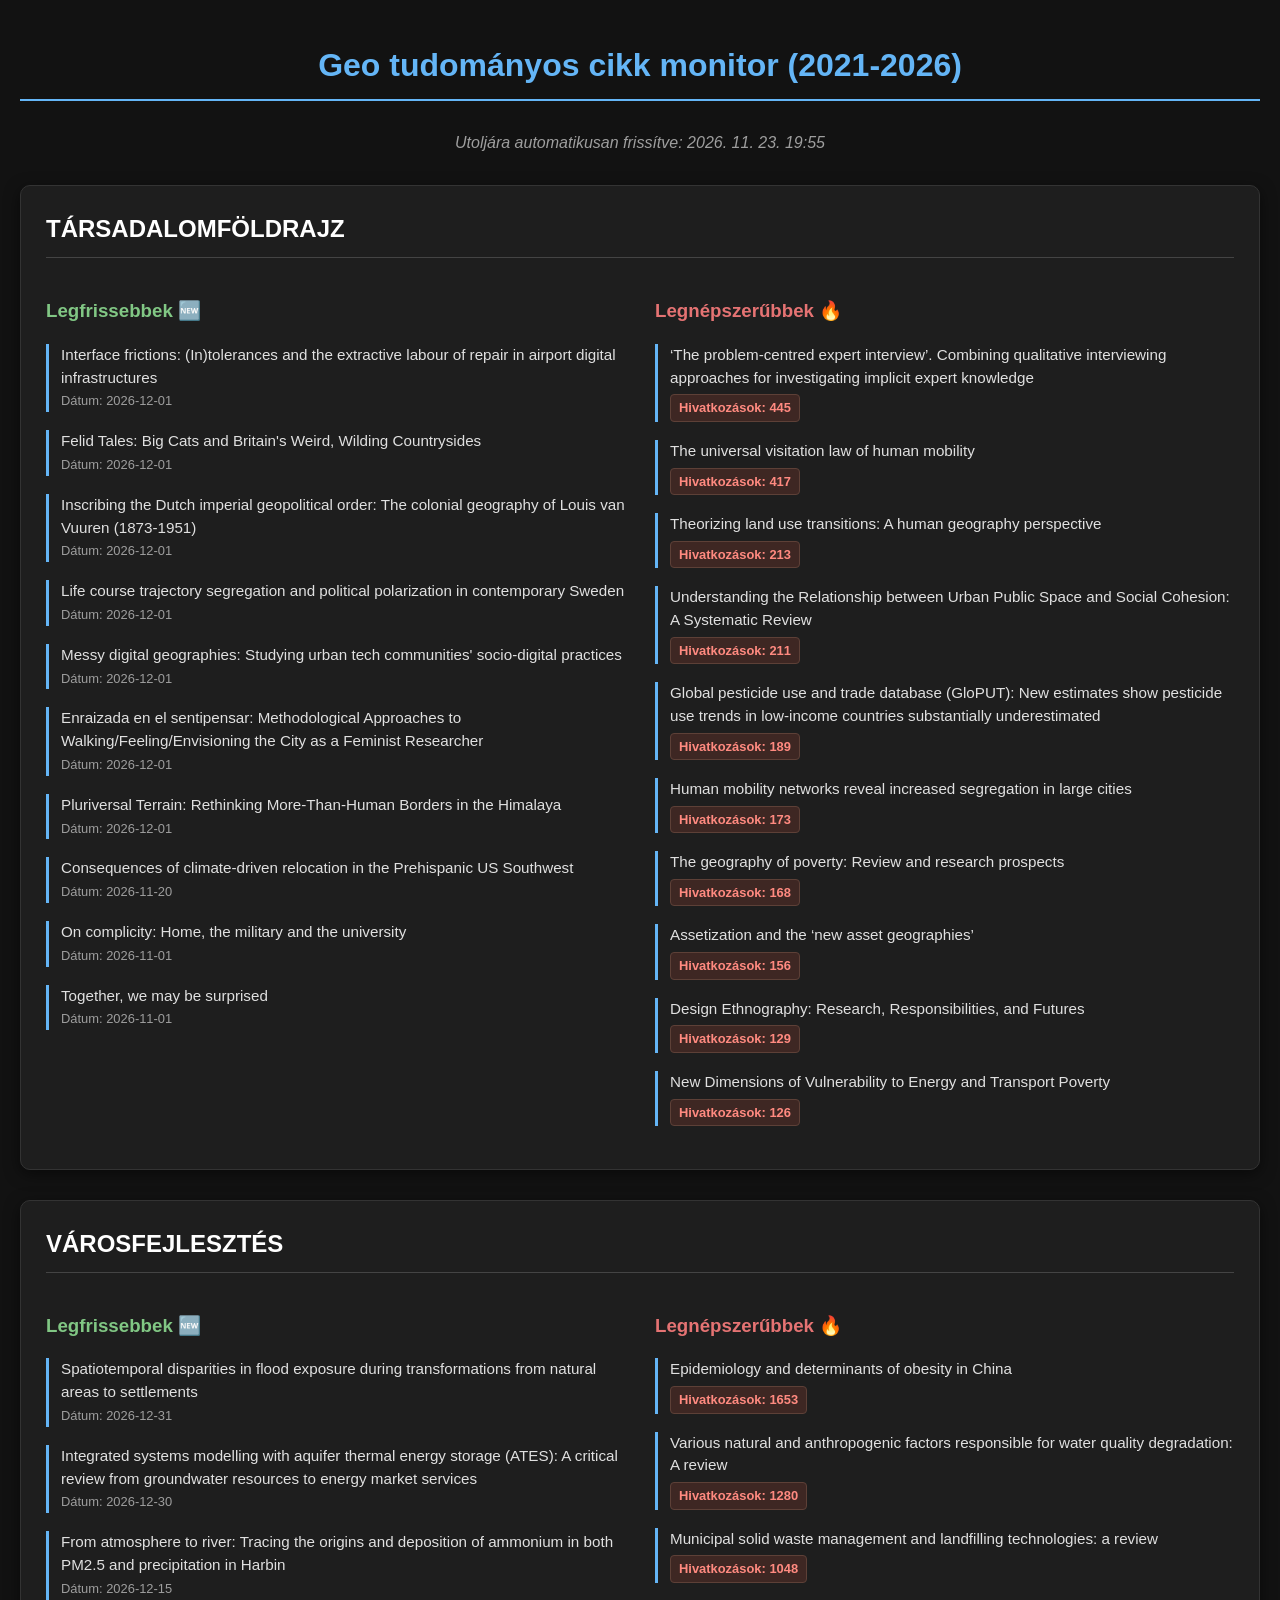
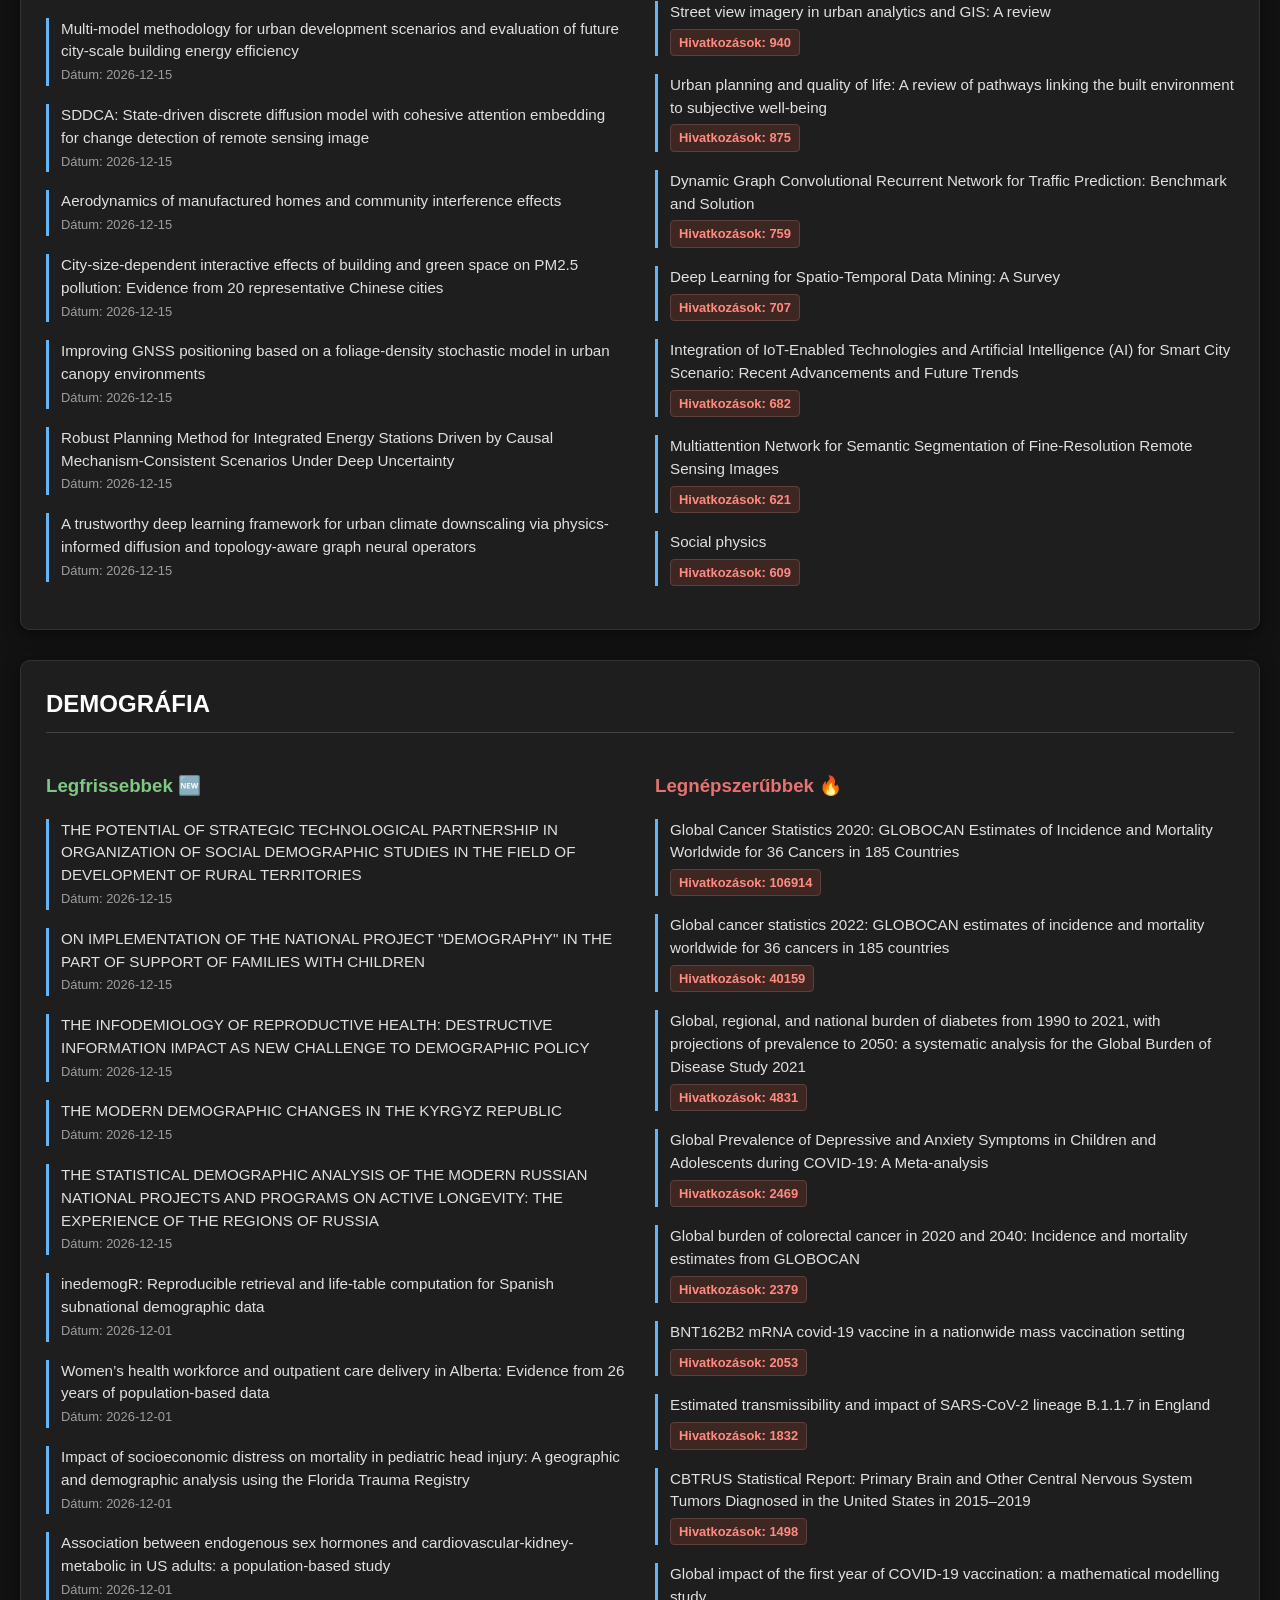
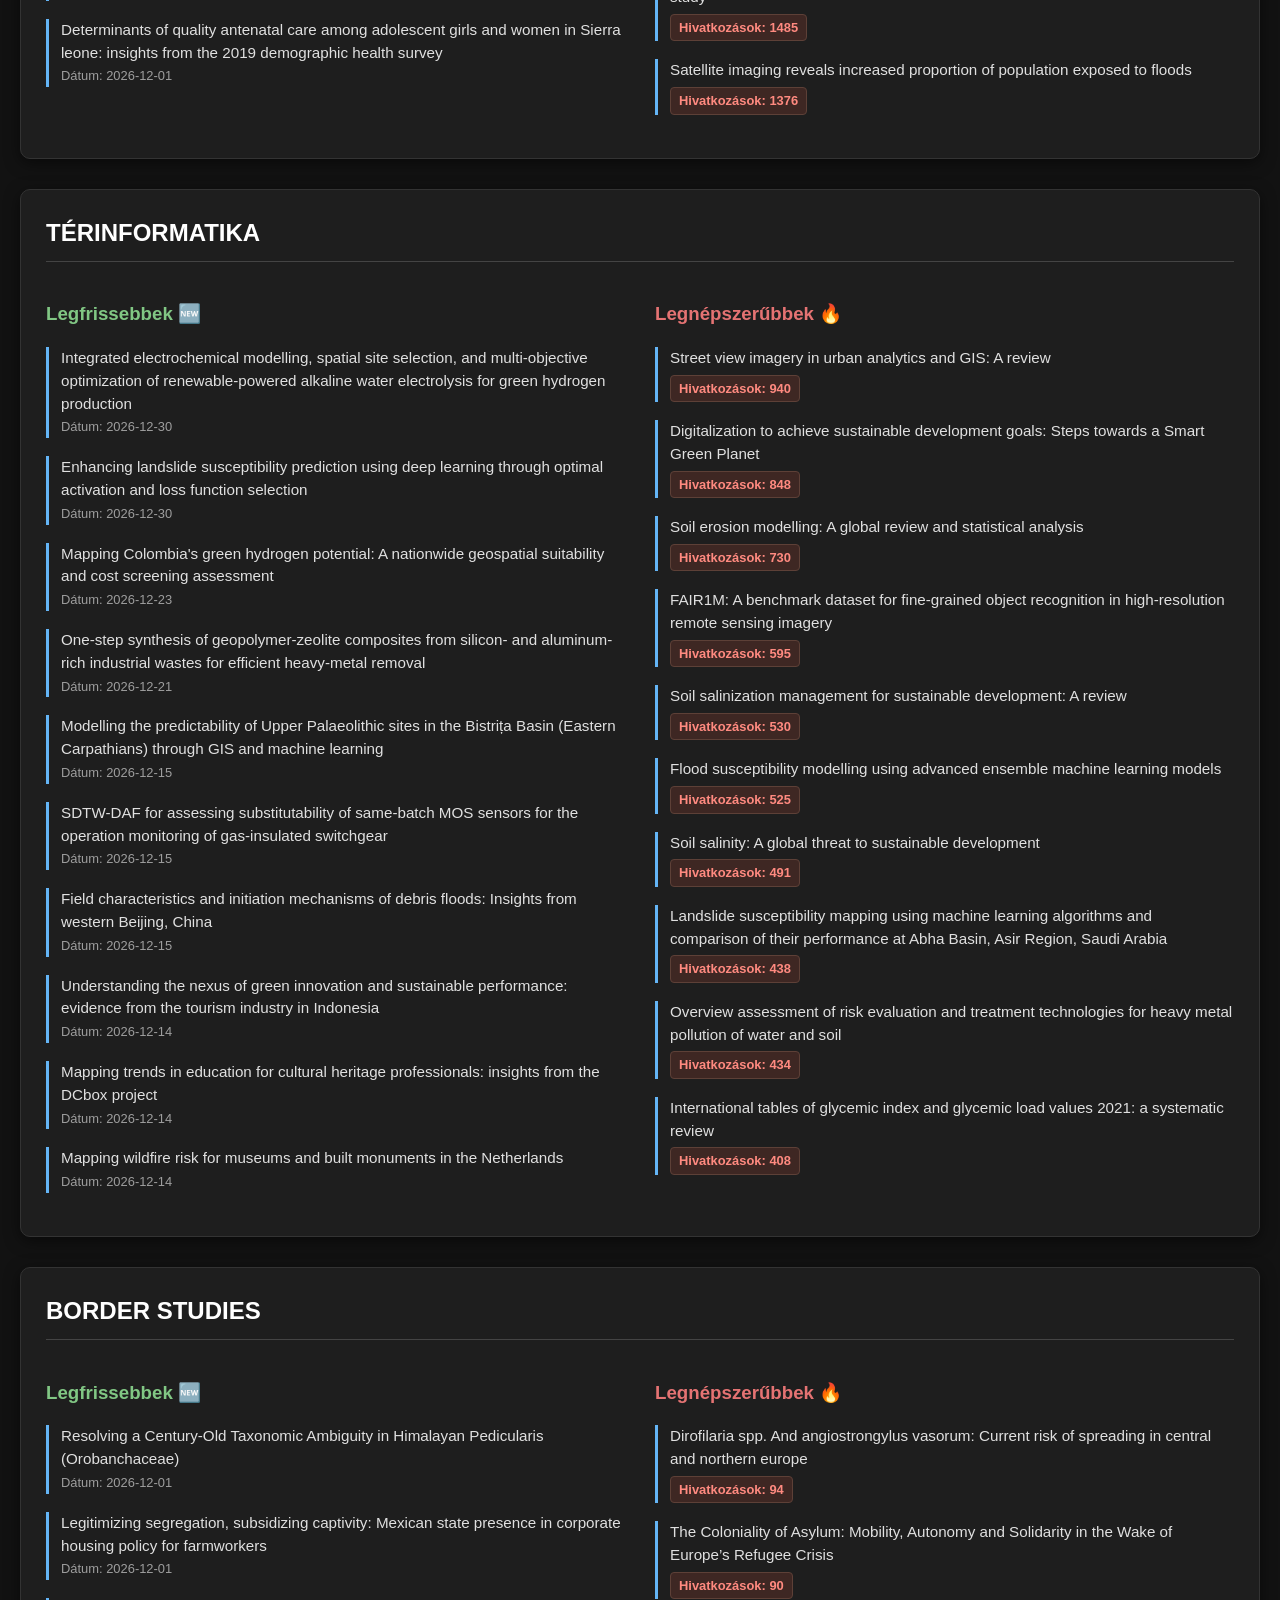
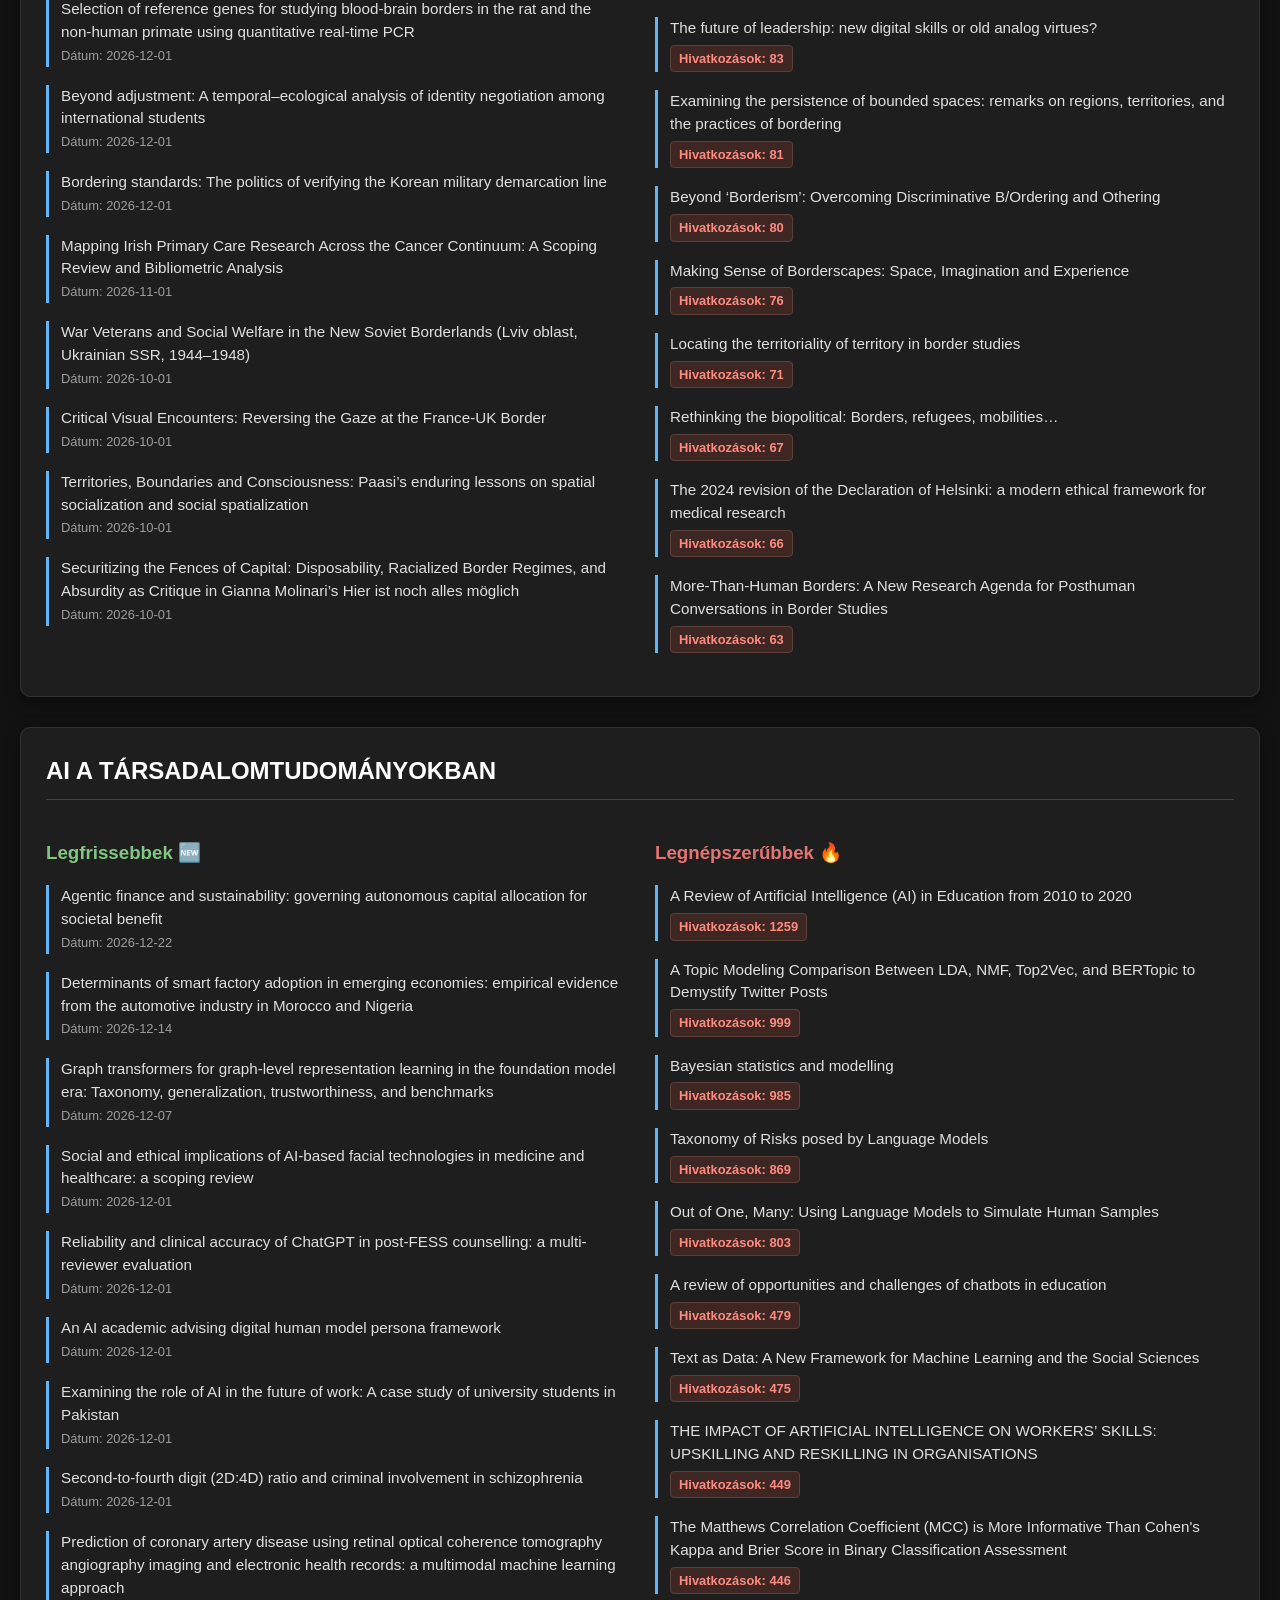
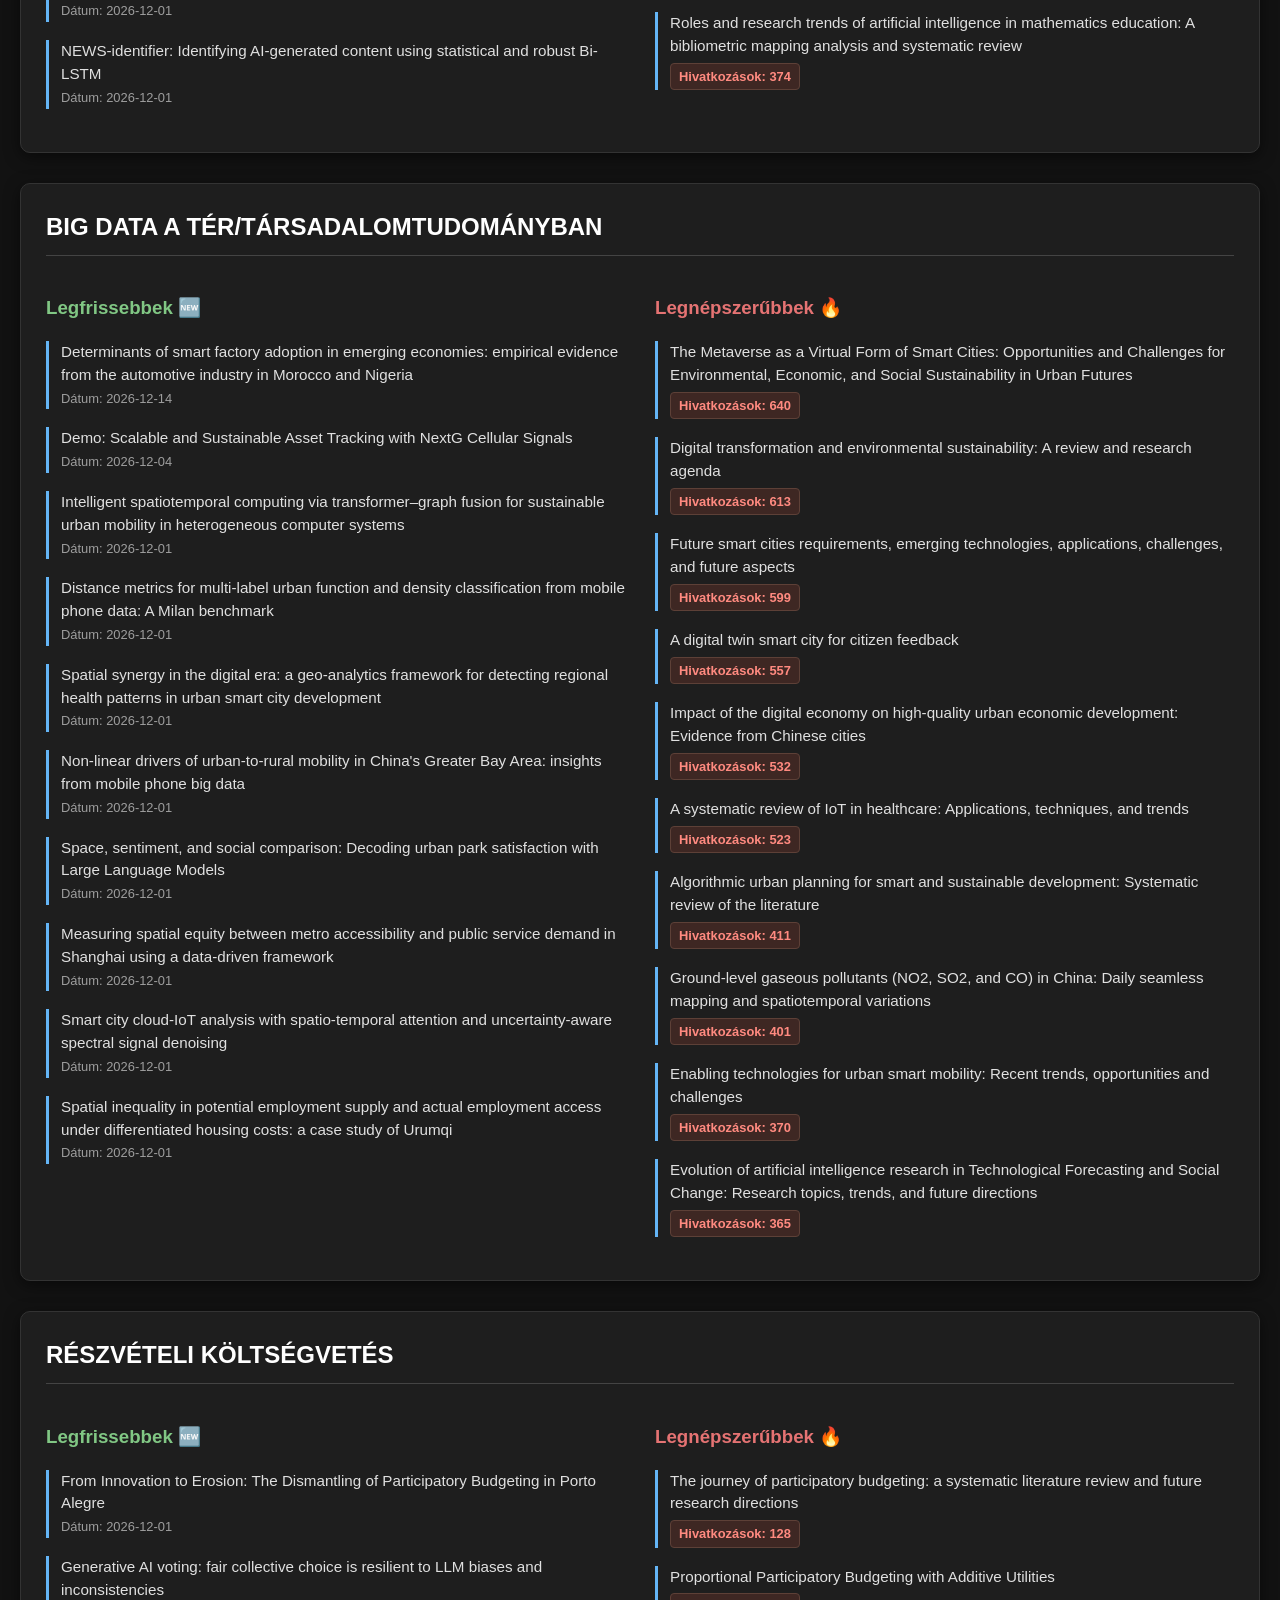
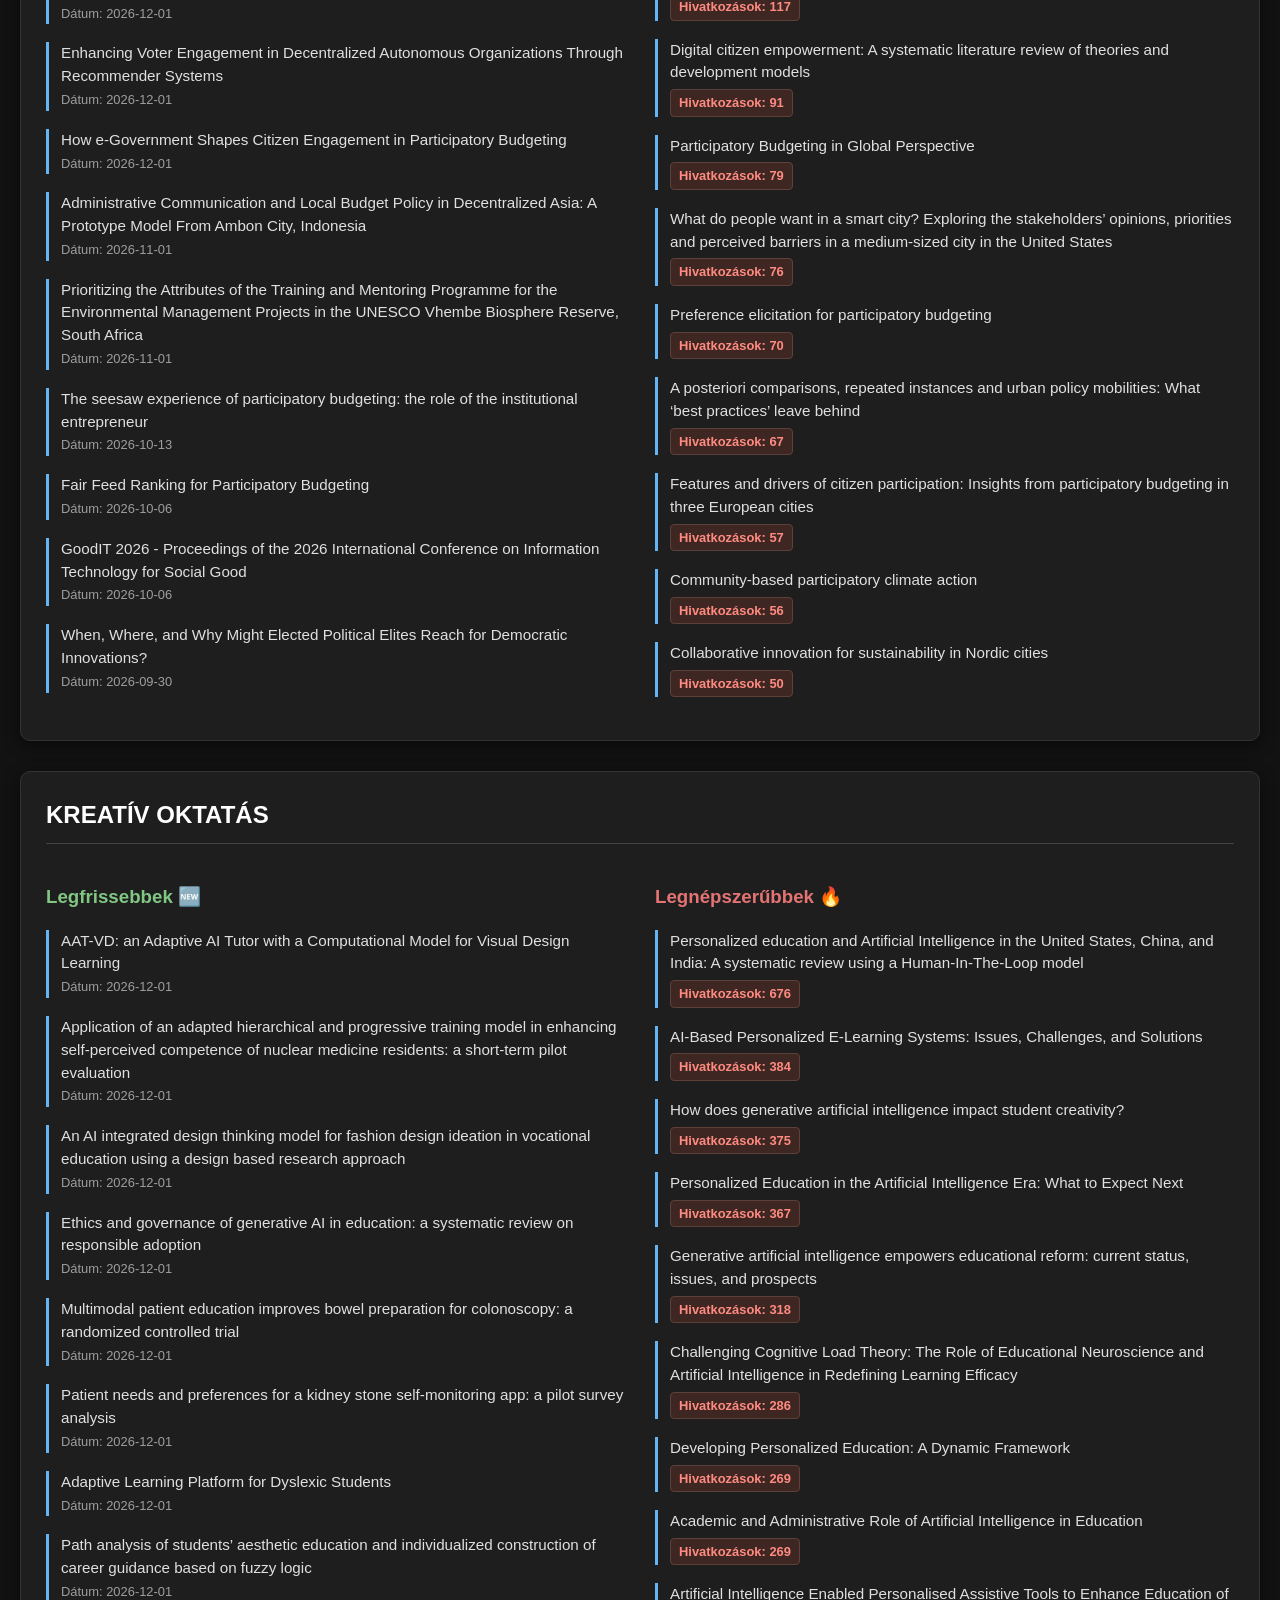
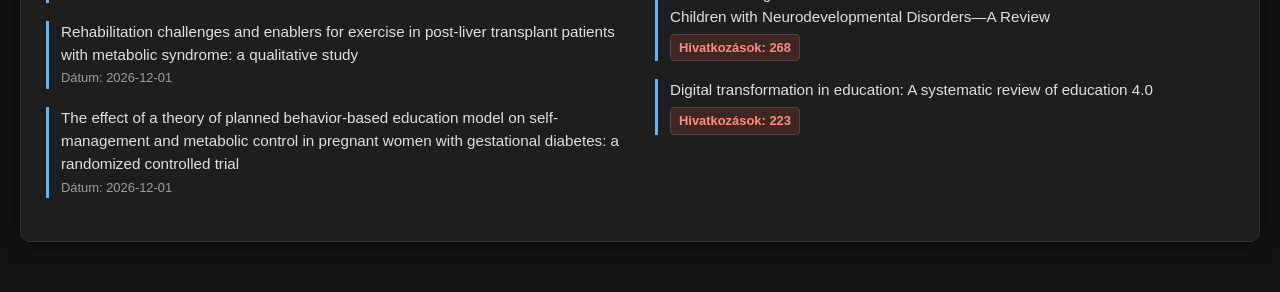
==== commit 52c1d000: "Automatikus heti frissítés 🤖" ====
--- a/index.html
+++ b/index.html
@@ -40,8 +40,8 @@
 <body>
     <div class="container">
         <h1>Geo tudományos cikk monitor (2021-2026)</h1>
-        <div class="update-info">Utoljára automatikusan frissítve: 2026. 11. 16. 18:01</div>
-        <div class='theme-section'><h2>TÁRSADALOMFÖLDRAJZ</h2><div class='grid'><div><h3 class='title-latest'>Legfrissebbek 🆕</h3><div class='article'><strong><a href='https://www.scopus.com/inward/record.uri?partnerID=HzOxMe3b&scp=105055154721&origin=inward' target='_blank'>Interface frictions: (In)tolerances and the extractive labour of repair in airport digital infrastructures</a></strong><br><span class='date-info'>Dátum: 2026-12-01</span></div><div class='article'><strong><a href='https://www.scopus.com/inward/record.uri?partnerID=HzOxMe3b&scp=105052637243&origin=inward' target='_blank'>Felid Tales: Big Cats and Britain's Weird, Wilding Countrysides</a></strong><br><span class='date-info'>Dátum: 2026-12-01</span></div><div class='article'><strong><a href='https://www.scopus.com/inward/record.uri?partnerID=HzOxMe3b&scp=105045352594&origin=inward' target='_blank'>Inscribing the Dutch imperial geopolitical order: The colonial geography of Louis van Vuuren (1873-1951)</a></strong><br><span class='date-info'>Dátum: 2026-12-01</span></div><div class='article'><strong><a href='https://www.scopus.com/inward/record.uri?partnerID=HzOxMe3b&scp=105046286803&origin=inward' target='_blank'>Life course trajectory segregation and political polarization in contemporary Sweden</a></strong><br><span class='date-info'>Dátum: 2026-12-01</span></div><div class='article'><strong><a href='https://www.scopus.com/inward/record.uri?partnerID=HzOxMe3b&scp=105046741313&origin=inward' target='_blank'>Messy digital geographies: Studying urban tech communities' socio-digital practices</a></strong><br><span class='date-info'>Dátum: 2026-12-01</span></div><div class='article'><strong><a href='https://www.scopus.com/inward/record.uri?partnerID=HzOxMe3b&scp=105055067824&origin=inward' target='_blank'>Pluriversal Terrain: Rethinking More-Than-Human Borders in the Himalaya</a></strong><br><span class='date-info'>Dátum: 2026-12-01</span></div><div class='article'><strong><a href='https://www.scopus.com/inward/record.uri?partnerID=HzOxMe3b&scp=105055833221&origin=inward' target='_blank'>Consequences of climate-driven relocation in the Prehispanic US Southwest</a></strong><br><span class='date-info'>Dátum: 2026-11-20</span></div><div class='article'><strong><a href='https://www.scopus.com/inward/record.uri?partnerID=HzOxMe3b&scp=105055930967&origin=inward' target='_blank'>Water materialities and the politics of unlearning for vanishing lakes</a></strong><br><span class='date-info'>Dátum: 2026-11-01</span></div><div class='article'><strong><a href='https://www.scopus.com/inward/record.uri?partnerID=HzOxMe3b&scp=105034578073&origin=inward' target='_blank'>The ontology of absence: Vanishing lakes, care, and the limits of human geography</a></strong><br><span class='date-info'>Dátum: 2026-11-01</span></div><div class='article'><strong><a href='https://www.scopus.com/inward/record.uri?partnerID=HzOxMe3b&scp=105013858360&origin=inward' target='_blank'>Energy and motion, resource and value, geography and space–time?</a></strong><br><span class='date-info'>Dátum: 2026-11-01</span></div></div><div><h3 class='title-popular'>Legnépszerűbbek 🔥</h3><div class='article'><strong><a href='https://www.scopus.com/inward/record.uri?partnerID=HzOxMe3b&scp=85085982019&origin=inward' target='_blank'>‘The problem-centred expert interview’. Combining qualitative interviewing approaches for investigating implicit expert knowledge</a></strong><br><span class='citations'>Hivatkozások: 443</span></div><div class='article'><strong><a href='https://www.scopus.com/inward/record.uri?partnerID=HzOxMe3b&scp=85106885893&origin=inward' target='_blank'>The universal visitation law of human mobility</a></strong><br><span class='citations'>Hivatkozások: 413</span></div><div class='article'><strong><a href='https://www.scopus.com/inward/record.uri?partnerID=HzOxMe3b&scp=85138509437&origin=inward' target='_blank'>Theorizing land use transitions: A human geography perspective</a></strong><br><span class='citations'>Hivatkozások: 209</span></div><div class='article'><strong><a href='https://www.scopus.com/inward/record.uri?partnerID=HzOxMe3b&scp=85187886536&origin=inward' target='_blank'>Understanding the Relationship between Urban Public Space and Social Cohesion: A Systematic Review</a></strong><br><span class='citations'>Hivatkozások: 208</span></div><div class='article'><strong><a href='https://www.scopus.com/inward/record.uri?partnerID=HzOxMe3b&scp=85160095980&origin=inward' target='_blank'>Global pesticide use and trade database (GloPUT): New estimates show pesticide use trends in low-income countries substantially underestimated</a></strong><br><span class='citations'>Hivatkozások: 186</span></div><div class='article'><strong><a href='https://www.scopus.com/inward/record.uri?partnerID=HzOxMe3b&scp=85177798591&origin=inward' target='_blank'>Human mobility networks reveal increased segregation in large cities</a></strong><br><span class='citations'>Hivatkozások: 171</span></div><div class='article'><strong><a href='https://www.scopus.com/inward/record.uri?partnerID=HzOxMe3b&scp=85060854799&origin=inward' target='_blank'>The geography of poverty: Review and research prospects</a></strong><br><span class='citations'>Hivatkozások: 166</span></div><div class='article'><strong><a href='https://www.scopus.com/inward/record.uri?partnerID=HzOxMe3b&scp=85142371577&origin=inward' target='_blank'>Assetization and the ‘new asset geographies’</a></strong><br><span class='citations'>Hivatkozások: 153</span></div><div class='article'><strong><a href='https://www.scopus.com/inward/record.uri?partnerID=HzOxMe3b&scp=85140558640&origin=inward' target='_blank'>Design Ethnography: Research, Responsibilities, and Futures</a></strong><br><span class='citations'>Hivatkozások: 129</span></div><div class='article'><strong><a href='https://www.scopus.com/inward/record.uri?partnerID=HzOxMe3b&scp=85099243522&origin=inward' target='_blank'>New Dimensions of Vulnerability to Energy and Transport Poverty</a></strong><br><span class='citations'>Hivatkozások: 125</span></div></div></div></div><div class='theme-section'><h2>VÁROSFEJLESZTÉS</h2><div class='grid'><div><h3 class='title-latest'>Legfrissebbek 🆕</h3><div class='article'><strong><a href='https://www.scopus.com/inward/record.uri?partnerID=HzOxMe3b&scp=105052733308&origin=inward' target='_blank'>Spatiotemporal disparities in flood exposure during transformations from natural areas to settlements</a></strong><br><span class='date-info'>Dátum: 2026-12-31</span></div><div class='article'><strong><a href='https://www.scopus.com/inward/record.uri?partnerID=HzOxMe3b&scp=105050466448&origin=inward' target='_blank'>Integrated systems modelling with aquifer thermal energy storage (ATES): A critical review from groundwater resources to energy market services</a></strong><br><span class='date-info'>Dátum: 2026-12-30</span></div><div class='article'><strong><a href='https://www.scopus.com/inward/record.uri?partnerID=HzOxMe3b&scp=105053997305&origin=inward' target='_blank'>From atmosphere to river: Tracing the origins and deposition of ammonium in both PM2.5 and precipitation in Harbin</a></strong><br><span class='date-info'>Dátum: 2026-12-15</span></div><div class='article'><strong><a href='https://www.scopus.com/inward/record.uri?partnerID=HzOxMe3b&scp=105053789005&origin=inward' target='_blank'>Multi-model methodology for urban development scenarios and evaluation of future city-scale building energy efficiency</a></strong><br><span class='date-info'>Dátum: 2026-12-15</span></div><div class='article'><strong><a href='https://www.scopus.com/inward/record.uri?partnerID=HzOxMe3b&scp=105041433111&origin=inward' target='_blank'>SDDCA: State-driven discrete diffusion model with cohesive attention embedding for change detection of remote sensing image</a></strong><br><span class='date-info'>Dátum: 2026-12-15</span></div><div class='article'><strong><a href='https://www.scopus.com/inward/record.uri?partnerID=HzOxMe3b&scp=105055504498&origin=inward' target='_blank'>Aerodynamics of manufactured homes and community interference effects</a></strong><br><span class='date-info'>Dátum: 2026-12-15</span></div><div class='article'><strong><a href='https://www.scopus.com/inward/record.uri?partnerID=HzOxMe3b&scp=105053661994&origin=inward' target='_blank'>City-size-dependent interactive effects of building and green space on PM2.5 pollution: Evidence from 20 representative Chinese cities</a></strong><br><span class='date-info'>Dátum: 2026-12-15</span></div><div class='article'><strong><a href='https://www.scopus.com/inward/record.uri?partnerID=HzOxMe3b&scp=105054541546&origin=inward' target='_blank'>Improving GNSS positioning based on a foliage-density stochastic model in urban canopy environments</a></strong><br><span class='date-info'>Dátum: 2026-12-15</span></div><div class='article'><strong><a href='https://www.scopus.com/inward/record.uri?partnerID=HzOxMe3b&scp=105055902122&origin=inward' target='_blank'>Robust Planning Method for Integrated Energy Stations Driven by Causal Mechanism-Consistent Scenarios Under Deep Uncertainty</a></strong><br><span class='date-info'>Dátum: 2026-12-15</span></div><div class='article'><strong><a href='https://www.scopus.com/inward/record.uri?partnerID=HzOxMe3b&scp=105042264511&origin=inward' target='_blank'>A trustworthy deep learning framework for urban climate downscaling via physics-informed diffusion and topology-aware graph neural operators</a></strong><br><span class='date-info'>Dátum: 2026-12-15</span></div></div><div><h3 class='title-popular'>Legnépszerűbbek 🔥</h3><div class='article'><strong><a href='https://www.scopus.com/inward/record.uri?partnerID=HzOxMe3b&scp=85106244298&origin=inward' target='_blank'>Epidemiology and determinants of obesity in China</a></strong><br><span class='citations'>Hivatkozások: 1644</span></div><div class='article'><strong><a href='https://www.scopus.com/inward/record.uri?partnerID=HzOxMe3b&scp=85115948371&origin=inward' target='_blank'>Various natural and anthropogenic factors responsible for water quality degradation: A review</a></strong><br><span class='citations'>Hivatkozások: 1274</span></div><div class='article'><strong><a href='https://www.scopus.com/inward/record.uri?partnerID=HzOxMe3b&scp=85091452044&origin=inward' target='_blank'>Municipal solid waste management and landfilling technologies: a review</a></strong><br><span class='citations'>Hivatkozások: 1046</span></div><div class='article'><strong><a href='https://www.scopus.com/inward/record.uri?partnerID=HzOxMe3b&scp=85112380512&origin=inward' target='_blank'>Street view imagery in urban analytics and GIS: A review</a></strong><br><span class='citations'>Hivatkozások: 929</span></div><div class='article'><strong><a href='https://www.scopus.com/inward/record.uri?partnerID=HzOxMe3b&scp=85107157451&origin=inward' target='_blank'>Urban planning and quality of life: A review of pathways linking the built environment to subjective well-being</a></strong><br><span class='citations'>Hivatkozások: 871</span></div><div class='article'><strong><a href='https://www.scopus.com/inward/record.uri?partnerID=HzOxMe3b&scp=85149369270&origin=inward' target='_blank'>Dynamic Graph Convolutional Recurrent Network for Traffic Prediction: Benchmark and Solution</a></strong><br><span class='citations'>Hivatkozások: 749</span></div><div class='article'><strong><a href='https://www.scopus.com/inward/record.uri?partnerID=HzOxMe3b&scp=85134172353&origin=inward' target='_blank'>Deep Learning for Spatio-Temporal Data Mining: A Survey</a></strong><br><span class='citations'>Hivatkozások: 705</span></div><div class='article'><strong><a href='https://www.scopus.com/inward/record.uri?partnerID=HzOxMe3b&scp=85161585749&origin=inward' target='_blank'>Integration of IoT-Enabled Technologies and Artificial Intelligence (AI) for Smart City Scenario: Recent Advancements and Future Trends</a></strong><br><span class='citations'>Hivatkozások: 677</span></div><div class='article'><strong><a href='https://www.scopus.com/inward/record.uri?partnerID=HzOxMe3b&scp=85110895550&origin=inward' target='_blank'>Multiattention Network for Semantic Segmentation of Fine-Resolution Remote Sensing Images</a></strong><br><span class='citations'>Hivatkozások: 619</span></div><div class='article'><strong><a href='https://www.scopus.com/inward/record.uri?partnerID=HzOxMe3b&scp=85122688074&origin=inward' target='_blank'>Social physics</a></strong><br><span class='citations'>Hivatkozások: 609</span></div></div></div></div><div class='theme-section'><h2>DEMOGRÁFIA</h2><div class='grid'><div><h3 class='title-latest'>Legfrissebbek 🆕</h3><div class='article'><strong><a href='https://www.scopus.com/inward/record.uri?partnerID=HzOxMe3b&scp=105030899387&origin=inward' target='_blank'>THE POTENTIAL OF STRATEGIC TECHNOLOGICAL PARTNERSHIP IN ORGANIZATION OF SOCIAL DEMOGRAPHIC STUDIES IN THE FIELD OF DEVELOPMENT OF RURAL TERRITORIES</a></strong><br><span class='date-info'>Dátum: 2026-12-15</span></div><div class='article'><strong><a href='https://www.scopus.com/inward/record.uri?partnerID=HzOxMe3b&scp=105036795949&origin=inward' target='_blank'>ON IMPLEMENTATION OF THE NATIONAL PROJECT "DEMOGRAPHY" IN THE PART OF SUPPORT OF FAMILIES WITH CHILDREN</a></strong><br><span class='date-info'>Dátum: 2026-12-15</span></div><div class='article'><strong><a href='https://www.scopus.com/inward/record.uri?partnerID=HzOxMe3b&scp=105044983030&origin=inward' target='_blank'>THE INFODEMIOLOGY OF REPRODUCTIVE HEALTH: DESTRUCTIVE INFORMATION IMPACT AS NEW CHALLENGE TO DEMOGRAPHIC POLICY</a></strong><br><span class='date-info'>Dátum: 2026-12-15</span></div><div class='article'><strong><a href='https://www.scopus.com/inward/record.uri?partnerID=HzOxMe3b&scp=105044769655&origin=inward' target='_blank'>THE MODERN DEMOGRAPHIC CHANGES IN THE KYRGYZ REPUBLIC</a></strong><br><span class='date-info'>Dátum: 2026-12-15</span></div><div class='article'><strong><a href='https://www.scopus.com/inward/record.uri?partnerID=HzOxMe3b&scp=105036792580&origin=inward' target='_blank'>THE STATISTICAL DEMOGRAPHIC ANALYSIS OF THE MODERN RUSSIAN NATIONAL PROJECTS AND PROGRAMS ON ACTIVE LONGEVITY: THE EXPERIENCE OF THE REGIONS OF RUSSIA</a></strong><br><span class='date-info'>Dátum: 2026-12-15</span></div><div class='article'><strong><a href='https://www.scopus.com/inward/record.uri?partnerID=HzOxMe3b&scp=105050463982&origin=inward' target='_blank'>Women’s health workforce and outpatient care delivery in Alberta: Evidence from 26 years of population-based data</a></strong><br><span class='date-info'>Dátum: 2026-12-01</span></div><div class='article'><strong><a href='https://www.scopus.com/inward/record.uri?partnerID=HzOxMe3b&scp=105053812941&origin=inward' target='_blank'>Sublethal effects of matrine and neemarin on the demography of Habrobracon hebetor developing on treated Helicoverpa armigera larvae</a></strong><br><span class='date-info'>Dátum: 2026-12-01</span></div><div class='article'><strong><a href='https://www.scopus.com/inward/record.uri?partnerID=HzOxMe3b&scp=105051183962&origin=inward' target='_blank'>Ecological risk of the pesticide imiprothrin and microplastics separately and combined on demography of cladocerans (Cladocera)</a></strong><br><span class='date-info'>Dátum: 2026-12-01</span></div><div class='article'><strong><a href='https://www.scopus.com/inward/record.uri?partnerID=HzOxMe3b&scp=105046318799&origin=inward' target='_blank'>Association between endogenous sex hormones and cardiovascular-kidney-metabolic in US adults: a population-based study</a></strong><br><span class='date-info'>Dátum: 2026-12-01</span></div><div class='article'><strong><a href='https://www.scopus.com/inward/record.uri?partnerID=HzOxMe3b&scp=105027165810&origin=inward' target='_blank'>Determinants of quality antenatal care among adolescent girls and women in Sierra leone: insights from the 2019 demographic health survey</a></strong><br><span class='date-info'>Dátum: 2026-12-01</span></div></div><div><h3 class='title-popular'>Legnépszerűbbek 🔥</h3><div class='article'><strong><a href='https://www.scopus.com/inward/record.uri?partnerID=HzOxMe3b&scp=85100345654&origin=inward' target='_blank'>Global Cancer Statistics 2020: GLOBOCAN Estimates of Incidence and Mortality Worldwide for 36 Cancers in 185 Countries</a></strong><br><span class='citations'>Hivatkozások: 106580</span></div><div class='article'><strong><a href='https://www.scopus.com/inward/record.uri?partnerID=HzOxMe3b&scp=85189960282&origin=inward' target='_blank'>Global cancer statistics 2022: GLOBOCAN estimates of incidence and mortality worldwide for 36 cancers in 185 countries</a></strong><br><span class='citations'>Hivatkozások: 39663</span></div><div class='article'><strong><a href='https://www.scopus.com/inward/record.uri?partnerID=HzOxMe3b&scp=85164436395&origin=inward' target='_blank'>Global, regional, and national burden of diabetes from 1990 to 2021, with projections of prevalence to 2050: a systematic analysis for the Global Burden of Disease Study 2021</a></strong><br><span class='citations'>Hivatkozások: 4787</span></div><div class='article'><strong><a href='https://www.scopus.com/inward/record.uri?partnerID=HzOxMe3b&scp=85112251232&origin=inward' target='_blank'>Global Prevalence of Depressive and Anxiety Symptoms in Children and Adolescents during COVID-19: A Meta-analysis</a></strong><br><span class='citations'>Hivatkozások: 2456</span></div><div class='article'><strong><a href='https://www.scopus.com/inward/record.uri?partnerID=HzOxMe3b&scp=85145645772&origin=inward' target='_blank'>Global burden of colorectal cancer in 2020 and 2040: Incidence and mortality estimates from GLOBOCAN</a></strong><br><span class='citations'>Hivatkozások: 2360</span></div><div class='article'><strong><a href='https://www.scopus.com/inward/record.uri?partnerID=HzOxMe3b&scp=85103719376&origin=inward' target='_blank'>BNT162B2 mRNA covid-19 vaccine in a nationwide mass vaccination setting</a></strong><br><span class='citations'>Hivatkozások: 2049</span></div><div class='article'><strong><a href='https://www.scopus.com/inward/record.uri?partnerID=HzOxMe3b&scp=85103486726&origin=inward' target='_blank'>Estimated transmissibility and impact of SARS-CoV-2 lineage B.1.1.7 in England</a></strong><br><span class='citations'>Hivatkozások: 1831</span></div><div class='article'><strong><a href='https://www.scopus.com/inward/record.uri?partnerID=HzOxMe3b&scp=85139572491&origin=inward' target='_blank'>CBTRUS Statistical Report: Primary Brain and Other Central Nervous System Tumors Diagnosed in the United States in 2015–2019</a></strong><br><span class='citations'>Hivatkozások: 1494</span></div><div class='article'><strong><a href='https://www.scopus.com/inward/record.uri?partnerID=HzOxMe3b&scp=85136522560&origin=inward' target='_blank'>Global impact of the first year of COVID-19 vaccination: a mathematical modelling study</a></strong><br><span class='citations'>Hivatkozások: 1484</span></div><div class='article'><strong><a href='https://www.scopus.com/inward/record.uri?partnerID=HzOxMe3b&scp=85112019173&origin=inward' target='_blank'>Satellite imaging reveals increased proportion of population exposed to floods</a></strong><br><span class='citations'>Hivatkozások: 1368</span></div></div></div></div><div class='theme-section'><h2>TÉRINFORMATIKA</h2><div class='grid'><div><h3 class='title-latest'>Legfrissebbek 🆕</h3><div class='article'><strong><a href='https://www.scopus.com/inward/record.uri?partnerID=HzOxMe3b&scp=105050542379&origin=inward' target='_blank'>Integrated electrochemical modelling, spatial site selection, and multi-objective optimization of renewable-powered alkaline water electrolysis for green hydrogen production</a></strong><br><span class='date-info'>Dátum: 2026-12-30</span></div><div class='article'><strong><a href='https://www.scopus.com/inward/record.uri?partnerID=HzOxMe3b&scp=105054123896&origin=inward' target='_blank'>Enhancing landslide susceptibility prediction using deep learning through optimal activation and loss function selection</a></strong><br><span class='date-info'>Dátum: 2026-12-30</span></div><div class='article'><strong><a href='https://www.scopus.com/inward/record.uri?partnerID=HzOxMe3b&scp=105055273767&origin=inward' target='_blank'>Mapping Colombia's green hydrogen potential: A nationwide geospatial suitability and cost screening assessment</a></strong><br><span class='date-info'>Dátum: 2026-12-23</span></div><div class='article'><strong><a href='https://www.scopus.com/inward/record.uri?partnerID=HzOxMe3b&scp=105051361102&origin=inward' target='_blank'>One-step synthesis of geopolymer-zeolite composites from silicon- and aluminum-rich industrial wastes for efficient heavy-metal removal</a></strong><br><span class='date-info'>Dátum: 2026-12-21</span></div><div class='article'><strong><a href='https://www.scopus.com/inward/record.uri?partnerID=HzOxMe3b&scp=105051591299&origin=inward' target='_blank'>Modelling the predictability of Upper Palaeolithic sites in the Bistrița Basin (Eastern Carpathians) through GIS and machine learning</a></strong><br><span class='date-info'>Dátum: 2026-12-15</span></div><div class='article'><strong><a href='https://www.scopus.com/inward/record.uri?partnerID=HzOxMe3b&scp=105055879907&origin=inward' target='_blank'>SDTW-DAF for assessing substitutability of same-batch MOS sensors for the operation monitoring of gas-insulated switchgear</a></strong><br><span class='date-info'>Dátum: 2026-12-15</span></div><div class='article'><strong><a href='https://www.scopus.com/inward/record.uri?partnerID=HzOxMe3b&scp=105054516026&origin=inward' target='_blank'>Field characteristics and initiation mechanisms of debris floods: Insights from western Beijing, China</a></strong><br><span class='date-info'>Dátum: 2026-12-15</span></div><div class='article'><strong><a href='https://www.scopus.com/inward/record.uri?partnerID=HzOxMe3b&scp=105043337534&origin=inward' target='_blank'>Understanding the nexus of green innovation and sustainable performance: evidence from the tourism industry in Indonesia</a></strong><br><span class='date-info'>Dátum: 2026-12-14</span></div><div class='article'><strong><a href='https://www.scopus.com/inward/record.uri?partnerID=HzOxMe3b&scp=105041221529&origin=inward' target='_blank'>Mapping trends in education for cultural heritage professionals: insights from the DCbox project</a></strong><br><span class='date-info'>Dátum: 2026-12-14</span></div><div class='article'><strong><a href='https://www.scopus.com/inward/record.uri?partnerID=HzOxMe3b&scp=105055743475&origin=inward' target='_blank'>Mapping wildfire risk for museums and built monuments in the Netherlands</a></strong><br><span class='date-info'>Dátum: 2026-12-14</span></div></div><div><h3 class='title-popular'>Legnépszerűbbek 🔥</h3><div class='article'><strong><a href='https://www.scopus.com/inward/record.uri?partnerID=HzOxMe3b&scp=85112380512&origin=inward' target='_blank'>Street view imagery in urban analytics and GIS: A review</a></strong><br><span class='citations'>Hivatkozások: 929</span></div><div class='article'><strong><a href='https://www.scopus.com/inward/record.uri?partnerID=HzOxMe3b&scp=85108885719&origin=inward' target='_blank'>Digitalization to achieve sustainable development goals: Steps towards a Smart Green Planet</a></strong><br><span class='citations'>Hivatkozások: 848</span></div><div class='article'><strong><a href='https://www.scopus.com/inward/record.uri?partnerID=HzOxMe3b&scp=85102969281&origin=inward' target='_blank'>Soil erosion modelling: A global review and statistical analysis</a></strong><br><span class='citations'>Hivatkozások: 727</span></div><div class='article'><strong><a href='https://www.scopus.com/inward/record.uri?partnerID=HzOxMe3b&scp=85122221459&origin=inward' target='_blank'>FAIR1M: A benchmark dataset for fine-grained object recognition in high-resolution remote sensing imagery</a></strong><br><span class='citations'>Hivatkozások: 590</span></div><div class='article'><strong><a href='https://www.scopus.com/inward/record.uri?partnerID=HzOxMe3b&scp=85092156736&origin=inward' target='_blank'>Soil salinization management for sustainable development: A review</a></strong><br><span class='citations'>Hivatkozások: 526</span></div><div class='article'><strong><a href='https://www.scopus.com/inward/record.uri?partnerID=HzOxMe3b&scp=85099699170&origin=inward' target='_blank'>Flood susceptibility modelling using advanced ensemble machine learning models</a></strong><br><span class='citations'>Hivatkozások: 524</span></div><div class='article'><strong><a href='https://www.scopus.com/inward/record.uri?partnerID=HzOxMe3b&scp=85118256504&origin=inward' target='_blank'>Soil salinity: A global threat to sustainable development</a></strong><br><span class='citations'>Hivatkozások: 483</span></div><div class='article'><strong><a href='https://www.scopus.com/inward/record.uri?partnerID=HzOxMe3b&scp=85097408247&origin=inward' target='_blank'>Landslide susceptibility mapping using machine learning algorithms and comparison of their performance at Abha Basin, Asir Region, Saudi Arabia</a></strong><br><span class='citations'>Hivatkozások: 436</span></div><div class='article'><strong><a href='https://www.scopus.com/inward/record.uri?partnerID=HzOxMe3b&scp=85140304574&origin=inward' target='_blank'>Overview assessment of risk evaluation and treatment technologies for heavy metal pollution of water and soil</a></strong><br><span class='citations'>Hivatkozások: 432</span></div><div class='article'><strong><a href='https://www.scopus.com/inward/record.uri?partnerID=HzOxMe3b&scp=85121950351&origin=inward' target='_blank'>International tables of glycemic index and glycemic load values 2021: a systematic review</a></strong><br><span class='citations'>Hivatkozások: 400</span></div></div></div></div><div class='theme-section'><h2>BORDER STUDIES</h2><div class='grid'><div><h3 class='title-latest'>Legfrissebbek 🆕</h3><div class='article'><strong><a href='https://www.scopus.com/inward/record.uri?partnerID=HzOxMe3b&scp=105052520832&origin=inward' target='_blank'>Legitimizing segregation, subsidizing captivity: Mexican state presence in corporate housing policy for farmworkers</a></strong><br><span class='date-info'>Dátum: 2026-12-01</span></div><div class='article'><strong><a href='https://www.scopus.com/inward/record.uri?partnerID=HzOxMe3b&scp=105051148956&origin=inward' target='_blank'>Selection of reference genes for studying blood-brain borders in the rat and the non-human primate using quantitative real-time PCR</a></strong><br><span class='date-info'>Dátum: 2026-12-01</span></div><div class='article'><strong><a href='https://www.scopus.com/inward/record.uri?partnerID=HzOxMe3b&scp=105055787882&origin=inward' target='_blank'>Beyond adjustment: A temporal–ecological analysis of identity negotiation among international students</a></strong><br><span class='date-info'>Dátum: 2026-12-01</span></div><div class='article'><strong><a href='https://www.scopus.com/inward/record.uri?partnerID=HzOxMe3b&scp=105048777434&origin=inward' target='_blank'>Bordering standards: The politics of verifying the Korean military demarcation line</a></strong><br><span class='date-info'>Dátum: 2026-12-01</span></div><div class='article'><strong><a href='https://www.scopus.com/inward/record.uri?partnerID=HzOxMe3b&scp=105055873003&origin=inward' target='_blank'>Mapping Irish Primary Care Research Across the Cancer Continuum: A Scoping Review and Bibliometric Analysis</a></strong><br><span class='date-info'>Dátum: 2026-11-01</span></div><div class='article'><strong><a href='https://www.scopus.com/inward/record.uri?partnerID=HzOxMe3b&scp=105048117861&origin=inward' target='_blank'>War Veterans and Social Welfare in the New Soviet Borderlands (Lviv oblast, Ukrainian SSR, 1944–1948)</a></strong><br><span class='date-info'>Dátum: 2026-10-01</span></div><div class='article'><strong><a href='https://www.scopus.com/inward/record.uri?partnerID=HzOxMe3b&scp=105039962289&origin=inward' target='_blank'>Critical Visual Encounters: Reversing the Gaze at the France-UK Border</a></strong><br><span class='date-info'>Dátum: 2026-10-01</span></div><div class='article'><strong><a href='https://www.scopus.com/inward/record.uri?partnerID=HzOxMe3b&scp=105034210195&origin=inward' target='_blank'>Territories, Boundaries and Consciousness: Paasi’s enduring lessons on spatial socialization and social spatialization</a></strong><br><span class='date-info'>Dátum: 2026-10-01</span></div><div class='article'><strong><a href='https://www.scopus.com/inward/record.uri?partnerID=HzOxMe3b&scp=105055003641&origin=inward' target='_blank'>Securitizing the Fences of Capital: Disposability, Racialized Border Regimes, and Absurdity as Critique in Gianna Molinari’s Hier ist noch alles möglich</a></strong><br><span class='date-info'>Dátum: 2026-10-01</span></div><div class='article'><strong><a href='https://www.scopus.com/inward/record.uri?partnerID=HzOxMe3b&scp=105051320130&origin=inward' target='_blank'>The development–security nexus at international land borders: a bibliometric analysis of intellectual evolution and implications for integrated border governance</a></strong><br><span class='date-info'>Dátum: 2026-08-17</span></div></div><div><h3 class='title-popular'>Legnépszerűbbek 🔥</h3><div class='article'><strong><a href='https://www.scopus.com/inward/record.uri?partnerID=HzOxMe3b&scp=85116888534&origin=inward' target='_blank'>Dirofilaria spp. And angiostrongylus vasorum: Current risk of spreading in central and northern europe</a></strong><br><span class='citations'>Hivatkozások: 94</span></div><div class='article'><strong><a href='https://www.scopus.com/inward/record.uri?partnerID=HzOxMe3b&scp=105014310537&origin=inward' target='_blank'>The Coloniality of Asylum: Mobility, Autonomy and Solidarity in the Wake of Europe’s Refugee Crisis</a></strong><br><span class='citations'>Hivatkozások: 90</span></div><div class='article'><strong><a href='https://www.scopus.com/inward/record.uri?partnerID=HzOxMe3b&scp=85146257031&origin=inward' target='_blank'>The future of leadership: new digital skills or old analog virtues?</a></strong><br><span class='citations'>Hivatkozások: 82</span></div><div class='article'><strong><a href='https://www.scopus.com/inward/record.uri?partnerID=HzOxMe3b&scp=85122864260&origin=inward' target='_blank'>Examining the persistence of bounded spaces: remarks on regions, territories, and the practices of bordering</a></strong><br><span class='citations'>Hivatkozások: 81</span></div><div class='article'><strong><a href='https://www.scopus.com/inward/record.uri?partnerID=HzOxMe3b&scp=85100174279&origin=inward' target='_blank'>Beyond ‘Borderism’: Overcoming Discriminative B/Ordering and Othering</a></strong><br><span class='citations'>Hivatkozások: 80</span></div><div class='article'><strong><a href='https://www.scopus.com/inward/record.uri?partnerID=HzOxMe3b&scp=85074719314&origin=inward' target='_blank'>Making Sense of Borderscapes: Space, Imagination and Experience</a></strong><br><span class='citations'>Hivatkozások: 75</span></div><div class='article'><strong><a href='https://www.scopus.com/inward/record.uri?partnerID=HzOxMe3b&scp=85122610275&origin=inward' target='_blank'>Locating the territoriality of territory in border studies</a></strong><br><span class='citations'>Hivatkozások: 71</span></div><div class='article'><strong><a href='https://www.scopus.com/inward/record.uri?partnerID=HzOxMe3b&scp=85101247940&origin=inward' target='_blank'>Rethinking the biopolitical: Borders, refugees, mobilities…</a></strong><br><span class='citations'>Hivatkozások: 66</span></div><div class='article'><strong><a href='https://www.scopus.com/inward/record.uri?partnerID=HzOxMe3b&scp=105000924773&origin=inward' target='_blank'>The 2024 revision of the Declaration of Helsinki: a modern ethical framework for medical research</a></strong><br><span class='citations'>Hivatkozások: 65</span></div><div class='article'><strong><a href='https://www.scopus.com/inward/record.uri?partnerID=HzOxMe3b&scp=85147040491&origin=inward' target='_blank'>More-Than-Human Borders: A New Research Agenda for Posthuman Conversations in Border Studies</a></strong><br><span class='citations'>Hivatkozások: 62</span></div></div></div></div><div class='theme-section'><h2>AI A TÁRSADALOMTUDOMÁNYOKBAN</h2><div class='grid'><div><h3 class='title-latest'>Legfrissebbek 🆕</h3><div class='article'><strong><a href='https://www.scopus.com/inward/record.uri?partnerID=HzOxMe3b&scp=105044223596&origin=inward' target='_blank'>Determinants of smart factory adoption in emerging economies: empirical evidence from the automotive industry in Morocco and Nigeria</a></strong><br><span class='date-info'>Dátum: 2026-12-14</span></div><div class='article'><strong><a href='https://www.scopus.com/inward/record.uri?partnerID=HzOxMe3b&scp=105049146615&origin=inward' target='_blank'>Graph transformers for graph-level representation learning in the foundation model era: Taxonomy, generalization, trustworthiness, and benchmarks</a></strong><br><span class='date-info'>Dátum: 2026-12-07</span></div><div class='article'><strong><a href='https://www.scopus.com/inward/record.uri?partnerID=HzOxMe3b&scp=105044528745&origin=inward' target='_blank'>Reliability and clinical accuracy of ChatGPT in post-FESS counselling: a multi-reviewer evaluation</a></strong><br><span class='date-info'>Dátum: 2026-12-01</span></div><div class='article'><strong><a href='https://www.scopus.com/inward/record.uri?partnerID=HzOxMe3b&scp=105054358176&origin=inward' target='_blank'>Social and ethical implications of AI-based facial technologies in medicine and healthcare: a scoping review</a></strong><br><span class='date-info'>Dátum: 2026-12-01</span></div><div class='article'><strong><a href='https://www.scopus.com/inward/record.uri?partnerID=HzOxMe3b&scp=105055949350&origin=inward' target='_blank'>An AI academic advising digital human model persona framework</a></strong><br><span class='date-info'>Dátum: 2026-12-01</span></div><div class='article'><strong><a href='https://www.scopus.com/inward/record.uri?partnerID=HzOxMe3b&scp=105056079221&origin=inward' target='_blank'>Examining the role of AI in the future of work: A case study of university students in Pakistan</a></strong><br><span class='date-info'>Dátum: 2026-12-01</span></div><div class='article'><strong><a href='https://www.scopus.com/inward/record.uri?partnerID=HzOxMe3b&scp=105039116817&origin=inward' target='_blank'>Second-to-fourth digit (2D:4D) ratio and criminal involvement in schizophrenia</a></strong><br><span class='date-info'>Dátum: 2026-12-01</span></div><div class='article'><strong><a href='https://www.scopus.com/inward/record.uri?partnerID=HzOxMe3b&scp=105035312884&origin=inward' target='_blank'>Prediction of coronary artery disease using retinal optical coherence tomography angiography imaging and electronic health records: a multimodal machine learning approach</a></strong><br><span class='date-info'>Dátum: 2026-12-01</span></div><div class='article'><strong><a href='https://www.scopus.com/inward/record.uri?partnerID=HzOxMe3b&scp=105047994924&origin=inward' target='_blank'>NEWS-identifier: Identifying AI-generated content using statistical and robust Bi-LSTM</a></strong><br><span class='date-info'>Dátum: 2026-12-01</span></div><div class='article'><strong><a href='https://www.scopus.com/inward/record.uri?partnerID=HzOxMe3b&scp=105040532342&origin=inward' target='_blank'>Corrigendum to “How does aging foster urban innovation? Evidence from machine learning analysis across 322 Chinese cities”(Journal of Urban Management, (2026), (S2226585626000907), 10.1016/j.jum.2026.04.013)</a></strong><br><span class='date-info'>Dátum: 2026-12-01</span></div></div><div><h3 class='title-popular'>Legnépszerűbbek 🔥</h3><div class='article'><strong><a href='https://www.scopus.com/inward/record.uri?partnerID=HzOxMe3b&scp=85105401878&origin=inward' target='_blank'>A Review of Artificial Intelligence (AI) in Education from 2010 to 2020</a></strong><br><span class='citations'>Hivatkozások: 1255</span></div><div class='article'><strong><a href='https://www.scopus.com/inward/record.uri?partnerID=HzOxMe3b&scp=85130737405&origin=inward' target='_blank'>A Topic Modeling Comparison Between LDA, NMF, Top2Vec, and BERTopic to Demystify Twitter Posts</a></strong><br><span class='citations'>Hivatkozások: 991</span></div><div class='article'><strong><a href='https://www.scopus.com/inward/record.uri?partnerID=HzOxMe3b&scp=85130472409&origin=inward' target='_blank'>Bayesian statistics and modelling</a></strong><br><span class='citations'>Hivatkozások: 980</span></div><div class='article'><strong><a href='https://www.scopus.com/inward/record.uri?partnerID=HzOxMe3b&scp=85132975101&origin=inward' target='_blank'>Taxonomy of Risks posed by Language Models</a></strong><br><span class='citations'>Hivatkozások: 863</span></div><div class='article'><strong><a href='https://www.scopus.com/inward/record.uri?partnerID=HzOxMe3b&scp=85164503376&origin=inward' target='_blank'>Out of One, Many: Using Language Models to Simulate Human Samples</a></strong><br><span class='citations'>Hivatkozások: 792</span></div><div class='article'><strong><a href='https://www.scopus.com/inward/record.uri?partnerID=HzOxMe3b&scp=85110883804&origin=inward' target='_blank'>A review of opportunities and challenges of chatbots in education</a></strong><br><span class='citations'>Hivatkozások: 477</span></div><div class='article'><strong><a href='https://www.scopus.com/inward/record.uri?partnerID=HzOxMe3b&scp=85199661013&origin=inward' target='_blank'>Text as Data: A New Framework for Machine Learning and the Social Sciences</a></strong><br><span class='citations'>Hivatkozások: 469</span></div><div class='article'><strong><a href='https://www.scopus.com/inward/record.uri?partnerID=HzOxMe3b&scp=85150763509&origin=inward' target='_blank'>THE IMPACT OF ARTIFICIAL INTELLIGENCE ON WORKERS’ SKILLS: UPSKILLING AND RESKILLING IN ORGANISATIONS</a></strong><br><span class='citations'>Hivatkozások: 447</span></div><div class='article'><strong><a href='https://www.scopus.com/inward/record.uri?partnerID=HzOxMe3b&scp=85113242401&origin=inward' target='_blank'>The Matthews Correlation Coefficient (MCC) is More Informative Than Cohen's Kappa and Brier Score in Binary Classification Assessment</a></strong><br><span class='citations'>Hivatkozások: 445</span></div><div class='article'><strong><a href='https://www.scopus.com/inward/record.uri?partnerID=HzOxMe3b&scp=85102953186&origin=inward' target='_blank'>Roles and research trends of artificial intelligence in mathematics education: A bibliometric mapping analysis and systematic review</a></strong><br><span class='citations'>Hivatkozások: 374</span></div></div></div></div><div class='theme-section'><h2>BIG DATA A TÉR/TÁRSADALOMTUDOMÁNYBAN</h2><div class='grid'><div><h3 class='title-latest'>Legfrissebbek 🆕</h3><div class='article'><strong><a href='https://www.scopus.com/inward/record.uri?partnerID=HzOxMe3b&scp=105044223596&origin=inward' target='_blank'>Determinants of smart factory adoption in emerging economies: empirical evidence from the automotive industry in Morocco and Nigeria</a></strong><br><span class='date-info'>Dátum: 2026-12-14</span></div><div class='article'><strong><a href='https://www.scopus.com/inward/record.uri?partnerID=HzOxMe3b&scp=105055810677&origin=inward' target='_blank'>Demo: Scalable and Sustainable Asset Tracking with NextG Cellular Signals</a></strong><br><span class='date-info'>Dátum: 2026-12-04</span></div><div class='article'><strong><a href='https://www.scopus.com/inward/record.uri?partnerID=HzOxMe3b&scp=105041518121&origin=inward' target='_blank'>Intelligent spatiotemporal computing via transformer–graph fusion for sustainable urban mobility in heterogeneous computer systems</a></strong><br><span class='date-info'>Dátum: 2026-12-01</span></div><div class='article'><strong><a href='https://www.scopus.com/inward/record.uri?partnerID=HzOxMe3b&scp=105056079842&origin=inward' target='_blank'>Distance metrics for multi-label urban function and density classification from mobile phone data: A Milan benchmark</a></strong><br><span class='date-info'>Dátum: 2026-12-01</span></div><div class='article'><strong><a href='https://www.scopus.com/inward/record.uri?partnerID=HzOxMe3b&scp=105055269972&origin=inward' target='_blank'>Spatial synergy in the digital era: a geo-analytics framework for detecting regional health patterns in urban smart city development</a></strong><br><span class='date-info'>Dátum: 2026-12-01</span></div><div class='article'><strong><a href='https://www.scopus.com/inward/record.uri?partnerID=HzOxMe3b&scp=105051642027&origin=inward' target='_blank'>Non-linear drivers of urban-to-rural mobility in China's Greater Bay Area: insights from mobile phone big data</a></strong><br><span class='date-info'>Dátum: 2026-12-01</span></div><div class='article'><strong><a href='https://www.scopus.com/inward/record.uri?partnerID=HzOxMe3b&scp=105054834718&origin=inward' target='_blank'>Space, sentiment, and social comparison: Decoding urban park satisfaction with Large Language Models</a></strong><br><span class='date-info'>Dátum: 2026-12-01</span></div><div class='article'><strong><a href='https://www.scopus.com/inward/record.uri?partnerID=HzOxMe3b&scp=105033761650&origin=inward' target='_blank'>Measuring spatial equity between metro accessibility and public service demand in Shanghai using a data-driven framework</a></strong><br><span class='date-info'>Dátum: 2026-12-01</span></div><div class='article'><strong><a href='https://www.scopus.com/inward/record.uri?partnerID=HzOxMe3b&scp=105055176192&origin=inward' target='_blank'>Smart city cloud-IoT analysis with spatio-temporal attention and uncertainty-aware spectral signal denoising</a></strong><br><span class='date-info'>Dátum: 2026-12-01</span></div><div class='article'><strong><a href='https://www.scopus.com/inward/record.uri?partnerID=HzOxMe3b&scp=105047079504&origin=inward' target='_blank'>Fine-grained evaluation of neighborhood quality in China using street view images and big data technologies</a></strong><br><span class='date-info'>Dátum: 2026-12-01</span></div></div><div><h3 class='title-popular'>Legnépszerűbbek 🔥</h3><div class='article'><strong><a href='https://www.scopus.com/inward/record.uri?partnerID=HzOxMe3b&scp=85137671595&origin=inward' target='_blank'>The Metaverse as a Virtual Form of Smart Cities: Opportunities and Challenges for Environmental, Economic, and Social Sustainability in Urban Futures</a></strong><br><span class='citations'>Hivatkozások: 638</span></div><div class='article'><strong><a href='https://www.scopus.com/inward/record.uri?partnerID=HzOxMe3b&scp=85100446451&origin=inward' target='_blank'>Digital transformation and environmental sustainability: A review and research agenda</a></strong><br><span class='citations'>Hivatkozások: 610</span></div><div class='article'><strong><a href='https://www.scopus.com/inward/record.uri?partnerID=HzOxMe3b&scp=85132844257&origin=inward' target='_blank'>Future smart cities requirements, emerging technologies, applications, challenges, and future aspects</a></strong><br><span class='citations'>Hivatkozások: 597</span></div><div class='article'><strong><a href='https://www.scopus.com/inward/record.uri?partnerID=HzOxMe3b&scp=85099006766&origin=inward' target='_blank'>A digital twin smart city for citizen feedback</a></strong><br><span class='citations'>Hivatkozások: 554</span></div><div class='article'><strong><a href='https://www.scopus.com/inward/record.uri?partnerID=HzOxMe3b&scp=85146471355&origin=inward' target='_blank'>Impact of the digital economy on high-quality urban economic development: Evidence from Chinese cities</a></strong><br><span class='citations'>Hivatkozások: 532</span></div><div class='article'><strong><a href='https://www.scopus.com/inward/record.uri?partnerID=HzOxMe3b&scp=85108998006&origin=inward' target='_blank'>A systematic review of IoT in healthcare: Applications, techniques, and trends</a></strong><br><span class='citations'>Hivatkozások: 522</span></div><div class='article'><strong><a href='https://www.scopus.com/inward/record.uri?partnerID=HzOxMe3b&scp=85151241434&origin=inward' target='_blank'>Algorithmic urban planning for smart and sustainable development: Systematic review of the literature</a></strong><br><span class='citations'>Hivatkozások: 404</span></div><div class='article'><strong><a href='https://www.scopus.com/inward/record.uri?partnerID=HzOxMe3b&scp=85147288561&origin=inward' target='_blank'>Ground-level gaseous pollutants (NO2, SO2, and CO) in China: Daily seamless mapping and spatiotemporal variations</a></strong><br><span class='citations'>Hivatkozások: 398</span></div><div class='article'><strong><a href='https://www.scopus.com/inward/record.uri?partnerID=HzOxMe3b&scp=85102574483&origin=inward' target='_blank'>Enabling technologies for urban smart mobility: Recent trends, opportunities and challenges</a></strong><br><span class='citations'>Hivatkozások: 368</span></div><div class='article'><strong><a href='https://www.scopus.com/inward/record.uri?partnerID=HzOxMe3b&scp=85152927047&origin=inward' target='_blank'>Evolution of artificial intelligence research in Technological Forecasting and Social Change: Research topics, trends, and future directions</a></strong><br><span class='citations'>Hivatkozások: 363</span></div></div></div></div><div class='theme-section'><h2>RÉSZVÉTELI KÖLTSÉGVETÉS</h2><div class='grid'><div><h3 class='title-latest'>Legfrissebbek 🆕</h3><div class='article'><strong><a href='https://www.scopus.com/inward/record.uri?partnerID=HzOxMe3b&scp=105044040783&origin=inward' target='_blank'>From Innovation to Erosion: The Dismantling of Participatory Budgeting in Porto Alegre</a></strong><br><span class='date-info'>Dátum: 2026-12-01</span></div><div class='article'><strong><a href='https://www.scopus.com/inward/record.uri?partnerID=HzOxMe3b&scp=105033821840&origin=inward' target='_blank'>Generative AI voting: fair collective choice is resilient to LLM biases and inconsistencies</a></strong><br><span class='date-info'>Dátum: 2026-12-01</span></div><div class='article'><strong><a href='https://www.scopus.com/inward/record.uri?partnerID=HzOxMe3b&scp=105047955197&origin=inward' target='_blank'>Enhancing Voter Engagement in Decentralized Autonomous Organizations Through Recommender Systems</a></strong><br><span class='date-info'>Dátum: 2026-12-01</span></div><div class='article'><strong><a href='https://www.scopus.com/inward/record.uri?partnerID=HzOxMe3b&scp=105055498996&origin=inward' target='_blank'>How e-Government Shapes Citizen Engagement in Participatory Budgeting</a></strong><br><span class='date-info'>Dátum: 2026-12-01</span></div><div class='article'><strong><a href='https://www.scopus.com/inward/record.uri?partnerID=HzOxMe3b&scp=105053807902&origin=inward' target='_blank'>Administrative Communication and Local Budget Policy in Decentralized Asia: A Prototype Model From Ambon City, Indonesia</a></strong><br><span class='date-info'>Dátum: 2026-11-01</span></div><div class='article'><strong><a href='https://www.scopus.com/inward/record.uri?partnerID=HzOxMe3b&scp=105024440756&origin=inward' target='_blank'>The seesaw experience of participatory budgeting: the role of the institutional entrepreneur</a></strong><br><span class='date-info'>Dátum: 2026-10-13</span></div><div class='article'><strong><a href='https://www.scopus.com/inward/record.uri?partnerID=HzOxMe3b&scp=105055472128&origin=inward' target='_blank'>Fair Feed Ranking for Participatory Budgeting</a></strong><br><span class='date-info'>Dátum: 2026-10-06</span></div><div class='article'><strong><a href='https://www.scopus.com/inward/record.uri?partnerID=HzOxMe3b&scp=105055401497&origin=inward' target='_blank'>GoodIT 2026 - Proceedings of the 2026 International Conference on Information Technology for Social Good</a></strong><br><span class='date-info'>Dátum: 2026-10-06</span></div><div class='article'><strong><a href='https://www.scopus.com/inward/record.uri?partnerID=HzOxMe3b&scp=105053298818&origin=inward' target='_blank'>When, Where, and Why Might Elected Political Elites Reach for Democratic Innovations?</a></strong><br><span class='date-info'>Dátum: 2026-09-30</span></div><div class='article'><strong><a href='https://www.scopus.com/inward/record.uri?partnerID=HzOxMe3b&scp=105053406152&origin=inward' target='_blank'>Participation, painting, patience: Working with a marginalised community in Ostrava, Czechia</a></strong><br><span class='date-info'>Dátum: 2026-09-01</span></div></div><div><h3 class='title-popular'>Legnépszerűbbek 🔥</h3><div class='article'><strong><a href='https://www.scopus.com/inward/record.uri?partnerID=HzOxMe3b&scp=85125087121&origin=inward' target='_blank'>The journey of participatory budgeting: a systematic literature review and future research directions</a></strong><br><span class='citations'>Hivatkozások: 126</span></div><div class='article'><strong><a href='https://www.scopus.com/inward/record.uri?partnerID=HzOxMe3b&scp=85131888420&origin=inward' target='_blank'>Proportional Participatory Budgeting with Additive Utilities</a></strong><br><span class='citations'>Hivatkozások: 114</span></div><div class='article'><strong><a href='https://www.scopus.com/inward/record.uri?partnerID=HzOxMe3b&scp=85125999457&origin=inward' target='_blank'>Digital citizen empowerment: A systematic literature review of theories and development models</a></strong><br><span class='citations'>Hivatkozások: 91</span></div><div class='article'><strong><a href='https://www.scopus.com/inward/record.uri?partnerID=HzOxMe3b&scp=85116362030&origin=inward' target='_blank'>Participatory Budgeting in Global Perspective</a></strong><br><span class='citations'>Hivatkozások: 79</span></div><div class='article'><strong><a href='https://www.scopus.com/inward/record.uri?partnerID=HzOxMe3b&scp=85113164225&origin=inward' target='_blank'>What do people want in a smart city? Exploring the stakeholders’ opinions, priorities and perceived barriers in a medium-sized city in the United States</a></strong><br><span class='citations'>Hivatkozások: 76</span></div><div class='article'><strong><a href='https://www.scopus.com/inward/record.uri?partnerID=HzOxMe3b&scp=85106684421&origin=inward' target='_blank'>Preference elicitation for participatory budgeting</a></strong><br><span class='citations'>Hivatkozások: 70</span></div><div class='article'><strong><a href='https://www.scopus.com/inward/record.uri?partnerID=HzOxMe3b&scp=85114649631&origin=inward' target='_blank'>A posteriori comparisons, repeated instances and urban policy mobilities: What ‘best practices’ leave behind</a></strong><br><span class='citations'>Hivatkozások: 67</span></div><div class='article'><strong><a href='https://www.scopus.com/inward/record.uri?partnerID=HzOxMe3b&scp=85112203824&origin=inward' target='_blank'>Features and drivers of citizen participation: Insights from participatory budgeting in three European cities</a></strong><br><span class='citations'>Hivatkozások: 56</span></div><div class='article'><strong><a href='https://www.scopus.com/inward/record.uri?partnerID=HzOxMe3b&scp=85171138938&origin=inward' target='_blank'>Community-based participatory climate action</a></strong><br><span class='citations'>Hivatkozások: 55</span></div><div class='article'><strong><a href='https://www.scopus.com/inward/record.uri?partnerID=HzOxMe3b&scp=85118845029&origin=inward' target='_blank'>Collaborative innovation for sustainability in Nordic cities</a></strong><br><span class='citations'>Hivatkozások: 50</span></div></div></div></div><div class='theme-section'><h2>KREATÍV OKTATÁS</h2><div class='grid'><div><h3 class='title-latest'>Legfrissebbek 🆕</h3><div class='article'><strong><a href='https://www.scopus.com/inward/record.uri?partnerID=HzOxMe3b&scp=105055352750&origin=inward' target='_blank'>Application of an adapted hierarchical and progressive training model in enhancing self-perceived competence of nuclear medicine residents: a short-term pilot evaluation</a></strong><br><span class='date-info'>Dátum: 2026-12-01</span></div><div class='article'><strong><a href='https://www.scopus.com/inward/record.uri?partnerID=HzOxMe3b&scp=105055504151&origin=inward' target='_blank'>AAT-VD: an Adaptive AI Tutor with a Computational Model for Visual Design Learning</a></strong><br><span class='date-info'>Dátum: 2026-12-01</span></div><div class='article'><strong><a href='https://www.scopus.com/inward/record.uri?partnerID=HzOxMe3b&scp=105048101769&origin=inward' target='_blank'>An AI integrated design thinking model for fashion design ideation in vocational education using a design based research approach</a></strong><br><span class='date-info'>Dátum: 2026-12-01</span></div><div class='article'><strong><a href='https://www.scopus.com/inward/record.uri?partnerID=HzOxMe3b&scp=105027928764&origin=inward' target='_blank'>Ethics and governance of generative AI in education: a systematic review on responsible adoption</a></strong><br><span class='date-info'>Dátum: 2026-12-01</span></div><div class='article'><strong><a href='https://www.scopus.com/inward/record.uri?partnerID=HzOxMe3b&scp=105028422928&origin=inward' target='_blank'>Multimodal patient education improves bowel preparation for colonoscopy: a randomized controlled trial</a></strong><br><span class='date-info'>Dátum: 2026-12-01</span></div><div class='article'><strong><a href='https://www.scopus.com/inward/record.uri?partnerID=HzOxMe3b&scp=105029053251&origin=inward' target='_blank'>Patient needs and preferences for a kidney stone self-monitoring app: a pilot survey analysis</a></strong><br><span class='date-info'>Dátum: 2026-12-01</span></div><div class='article'><strong><a href='https://www.scopus.com/inward/record.uri?partnerID=HzOxMe3b&scp=105051794312&origin=inward' target='_blank'>Adaptive Learning Platform for Dyslexic Students</a></strong><br><span class='date-info'>Dátum: 2026-12-01</span></div><div class='article'><strong><a href='https://www.scopus.com/inward/record.uri?partnerID=HzOxMe3b&scp=105049174896&origin=inward' target='_blank'>Path analysis of students’ aesthetic education and individualized construction of career guidance based on fuzzy logic</a></strong><br><span class='date-info'>Dátum: 2026-12-01</span></div><div class='article'><strong><a href='https://www.scopus.com/inward/record.uri?partnerID=HzOxMe3b&scp=105035454784&origin=inward' target='_blank'>Rehabilitation challenges and enablers for exercise in post-liver transplant patients with metabolic syndrome: a qualitative study</a></strong><br><span class='date-info'>Dátum: 2026-12-01</span></div><div class='article'><strong><a href='https://www.scopus.com/inward/record.uri?partnerID=HzOxMe3b&scp=105046554275&origin=inward' target='_blank'>The effect of a theory of planned behavior-based education model on self-management and metabolic control in pregnant women with gestational diabetes: a randomized controlled trial</a></strong><br><span class='date-info'>Dátum: 2026-12-01</span></div></div><div><h3 class='title-popular'>Legnépszerűbbek 🔥</h3><div class='article'><strong><a href='https://www.scopus.com/inward/record.uri?partnerID=HzOxMe3b&scp=85129965168&origin=inward' target='_blank'>Personalized education and Artificial Intelligence in the United States, China, and India: A systematic review using a Human-In-The-Loop model</a></strong><br><span class='citations'>Hivatkozások: 673</span></div><div class='article'><strong><a href='https://www.scopus.com/inward/record.uri?partnerID=HzOxMe3b&scp=85135756047&origin=inward' target='_blank'>AI-Based Personalized E-Learning Systems: Issues, Challenges, and Solutions</a></strong><br><span class='citations'>Hivatkozások: 383</span></div><div class='article'><strong><a href='https://www.scopus.com/inward/record.uri?partnerID=HzOxMe3b&scp=85180292217&origin=inward' target='_blank'>How does generative artificial intelligence impact student creativity?</a></strong><br><span class='citations'>Hivatkozások: 373</span></div><div class='article'><strong><a href='https://www.scopus.com/inward/record.uri?partnerID=HzOxMe3b&scp=85105011637&origin=inward' target='_blank'>Personalized Education in the Artificial Intelligence Era: What to Expect Next</a></strong><br><span class='citations'>Hivatkozások: 367</span></div><div class='article'><strong><a href='https://www.scopus.com/inward/record.uri?partnerID=HzOxMe3b&scp=85162027719&origin=inward' target='_blank'>Generative artificial intelligence empowers educational reform: current status, issues, and prospects</a></strong><br><span class='citations'>Hivatkozások: 315</span></div><div class='article'><strong><a href='https://www.scopus.com/inward/record.uri?partnerID=HzOxMe3b&scp=85218687141&origin=inward' target='_blank'>Challenging Cognitive Load Theory: The Role of Educational Neuroscience and Artificial Intelligence in Redefining Learning Efficacy</a></strong><br><span class='citations'>Hivatkozások: 283</span></div><div class='article'><strong><a href='https://www.scopus.com/inward/record.uri?partnerID=HzOxMe3b&scp=85122998065&origin=inward' target='_blank'>Academic and Administrative Role of Artificial Intelligence in Education</a></strong><br><span class='citations'>Hivatkozások: 269</span></div><div class='article'><strong><a href='https://www.scopus.com/inward/record.uri?partnerID=HzOxMe3b&scp=85094682383&origin=inward' target='_blank'>Developing Personalized Education: A Dynamic Framework</a></strong><br><span class='citations'>Hivatkozások: 268</span></div><div class='article'><strong><a href='https://www.scopus.com/inward/record.uri?partnerID=HzOxMe3b&scp=85123007711&origin=inward' target='_blank'>Artificial Intelligence Enabled Personalised Assistive Tools to Enhance Education of Children with Neurodevelopmental Disorders—A Review</a></strong><br><span class='citations'>Hivatkozások: 265</span></div><div class='article'><strong><a href='https://www.scopus.com/inward/record.uri?partnerID=HzOxMe3b&scp=85163338355&origin=inward' target='_blank'>Digital transformation in education: A systematic review of education 4.0</a></strong><br><span class='citations'>Hivatkozások: 222</span></div></div></div></div>
+        <div class="update-info">Utoljára automatikusan frissítve: 2026. 11. 23. 19:55</div>
+        <div class='theme-section'><h2>TÁRSADALOMFÖLDRAJZ</h2><div class='grid'><div><h3 class='title-latest'>Legfrissebbek 🆕</h3><div class='article'><strong><a href='https://www.scopus.com/inward/record.uri?partnerID=HzOxMe3b&scp=105055154721&origin=inward' target='_blank'>Interface frictions: (In)tolerances and the extractive labour of repair in airport digital infrastructures</a></strong><br><span class='date-info'>Dátum: 2026-12-01</span></div><div class='article'><strong><a href='https://www.scopus.com/inward/record.uri?partnerID=HzOxMe3b&scp=105052637243&origin=inward' target='_blank'>Felid Tales: Big Cats and Britain's Weird, Wilding Countrysides</a></strong><br><span class='date-info'>Dátum: 2026-12-01</span></div><div class='article'><strong><a href='https://www.scopus.com/inward/record.uri?partnerID=HzOxMe3b&scp=105045352594&origin=inward' target='_blank'>Inscribing the Dutch imperial geopolitical order: The colonial geography of Louis van Vuuren (1873-1951)</a></strong><br><span class='date-info'>Dátum: 2026-12-01</span></div><div class='article'><strong><a href='https://www.scopus.com/inward/record.uri?partnerID=HzOxMe3b&scp=105046286803&origin=inward' target='_blank'>Life course trajectory segregation and political polarization in contemporary Sweden</a></strong><br><span class='date-info'>Dátum: 2026-12-01</span></div><div class='article'><strong><a href='https://www.scopus.com/inward/record.uri?partnerID=HzOxMe3b&scp=105046741313&origin=inward' target='_blank'>Messy digital geographies: Studying urban tech communities' socio-digital practices</a></strong><br><span class='date-info'>Dátum: 2026-12-01</span></div><div class='article'><strong><a href='https://www.scopus.com/inward/record.uri?partnerID=HzOxMe3b&scp=105056246365&origin=inward' target='_blank'>Enraizada en el sentipensar: Methodological Approaches to Walking/Feeling/Envisioning the City as a Feminist Researcher</a></strong><br><span class='date-info'>Dátum: 2026-12-01</span></div><div class='article'><strong><a href='https://www.scopus.com/inward/record.uri?partnerID=HzOxMe3b&scp=105055067824&origin=inward' target='_blank'>Pluriversal Terrain: Rethinking More-Than-Human Borders in the Himalaya</a></strong><br><span class='date-info'>Dátum: 2026-12-01</span></div><div class='article'><strong><a href='https://www.scopus.com/inward/record.uri?partnerID=HzOxMe3b&scp=105055833221&origin=inward' target='_blank'>Consequences of climate-driven relocation in the Prehispanic US Southwest</a></strong><br><span class='date-info'>Dátum: 2026-11-20</span></div><div class='article'><strong><a href='https://www.scopus.com/inward/record.uri?partnerID=HzOxMe3b&scp=105051626490&origin=inward' target='_blank'>On complicity: Home, the military and the university</a></strong><br><span class='date-info'>Dátum: 2026-11-01</span></div><div class='article'><strong><a href='https://www.scopus.com/inward/record.uri?partnerID=HzOxMe3b&scp=105053020661&origin=inward' target='_blank'>Together, we may be surprised</a></strong><br><span class='date-info'>Dátum: 2026-11-01</span></div></div><div><h3 class='title-popular'>Legnépszerűbbek 🔥</h3><div class='article'><strong><a href='https://www.scopus.com/inward/record.uri?partnerID=HzOxMe3b&scp=85085982019&origin=inward' target='_blank'>‘The problem-centred expert interview’. Combining qualitative interviewing approaches for investigating implicit expert knowledge</a></strong><br><span class='citations'>Hivatkozások: 445</span></div><div class='article'><strong><a href='https://www.scopus.com/inward/record.uri?partnerID=HzOxMe3b&scp=85106885893&origin=inward' target='_blank'>The universal visitation law of human mobility</a></strong><br><span class='citations'>Hivatkozások: 417</span></div><div class='article'><strong><a href='https://www.scopus.com/inward/record.uri?partnerID=HzOxMe3b&scp=85138509437&origin=inward' target='_blank'>Theorizing land use transitions: A human geography perspective</a></strong><br><span class='citations'>Hivatkozások: 213</span></div><div class='article'><strong><a href='https://www.scopus.com/inward/record.uri?partnerID=HzOxMe3b&scp=85187886536&origin=inward' target='_blank'>Understanding the Relationship between Urban Public Space and Social Cohesion: A Systematic Review</a></strong><br><span class='citations'>Hivatkozások: 211</span></div><div class='article'><strong><a href='https://www.scopus.com/inward/record.uri?partnerID=HzOxMe3b&scp=85160095980&origin=inward' target='_blank'>Global pesticide use and trade database (GloPUT): New estimates show pesticide use trends in low-income countries substantially underestimated</a></strong><br><span class='citations'>Hivatkozások: 189</span></div><div class='article'><strong><a href='https://www.scopus.com/inward/record.uri?partnerID=HzOxMe3b&scp=85177798591&origin=inward' target='_blank'>Human mobility networks reveal increased segregation in large cities</a></strong><br><span class='citations'>Hivatkozások: 173</span></div><div class='article'><strong><a href='https://www.scopus.com/inward/record.uri?partnerID=HzOxMe3b&scp=85060854799&origin=inward' target='_blank'>The geography of poverty: Review and research prospects</a></strong><br><span class='citations'>Hivatkozások: 168</span></div><div class='article'><strong><a href='https://www.scopus.com/inward/record.uri?partnerID=HzOxMe3b&scp=85142371577&origin=inward' target='_blank'>Assetization and the ‘new asset geographies’</a></strong><br><span class='citations'>Hivatkozások: 156</span></div><div class='article'><strong><a href='https://www.scopus.com/inward/record.uri?partnerID=HzOxMe3b&scp=85140558640&origin=inward' target='_blank'>Design Ethnography: Research, Responsibilities, and Futures</a></strong><br><span class='citations'>Hivatkozások: 129</span></div><div class='article'><strong><a href='https://www.scopus.com/inward/record.uri?partnerID=HzOxMe3b&scp=85099243522&origin=inward' target='_blank'>New Dimensions of Vulnerability to Energy and Transport Poverty</a></strong><br><span class='citations'>Hivatkozások: 126</span></div></div></div></div><div class='theme-section'><h2>VÁROSFEJLESZTÉS</h2><div class='grid'><div><h3 class='title-latest'>Legfrissebbek 🆕</h3><div class='article'><strong><a href='https://www.scopus.com/inward/record.uri?partnerID=HzOxMe3b&scp=105052733308&origin=inward' target='_blank'>Spatiotemporal disparities in flood exposure during transformations from natural areas to settlements</a></strong><br><span class='date-info'>Dátum: 2026-12-31</span></div><div class='article'><strong><a href='https://www.scopus.com/inward/record.uri?partnerID=HzOxMe3b&scp=105050466448&origin=inward' target='_blank'>Integrated systems modelling with aquifer thermal energy storage (ATES): A critical review from groundwater resources to energy market services</a></strong><br><span class='date-info'>Dátum: 2026-12-30</span></div><div class='article'><strong><a href='https://www.scopus.com/inward/record.uri?partnerID=HzOxMe3b&scp=105053997305&origin=inward' target='_blank'>From atmosphere to river: Tracing the origins and deposition of ammonium in both PM2.5 and precipitation in Harbin</a></strong><br><span class='date-info'>Dátum: 2026-12-15</span></div><div class='article'><strong><a href='https://www.scopus.com/inward/record.uri?partnerID=HzOxMe3b&scp=105053789005&origin=inward' target='_blank'>Multi-model methodology for urban development scenarios and evaluation of future city-scale building energy efficiency</a></strong><br><span class='date-info'>Dátum: 2026-12-15</span></div><div class='article'><strong><a href='https://www.scopus.com/inward/record.uri?partnerID=HzOxMe3b&scp=105041433111&origin=inward' target='_blank'>SDDCA: State-driven discrete diffusion model with cohesive attention embedding for change detection of remote sensing image</a></strong><br><span class='date-info'>Dátum: 2026-12-15</span></div><div class='article'><strong><a href='https://www.scopus.com/inward/record.uri?partnerID=HzOxMe3b&scp=105055504498&origin=inward' target='_blank'>Aerodynamics of manufactured homes and community interference effects</a></strong><br><span class='date-info'>Dátum: 2026-12-15</span></div><div class='article'><strong><a href='https://www.scopus.com/inward/record.uri?partnerID=HzOxMe3b&scp=105053661994&origin=inward' target='_blank'>City-size-dependent interactive effects of building and green space on PM2.5 pollution: Evidence from 20 representative Chinese cities</a></strong><br><span class='date-info'>Dátum: 2026-12-15</span></div><div class='article'><strong><a href='https://www.scopus.com/inward/record.uri?partnerID=HzOxMe3b&scp=105054541546&origin=inward' target='_blank'>Improving GNSS positioning based on a foliage-density stochastic model in urban canopy environments</a></strong><br><span class='date-info'>Dátum: 2026-12-15</span></div><div class='article'><strong><a href='https://www.scopus.com/inward/record.uri?partnerID=HzOxMe3b&scp=105055902122&origin=inward' target='_blank'>Robust Planning Method for Integrated Energy Stations Driven by Causal Mechanism-Consistent Scenarios Under Deep Uncertainty</a></strong><br><span class='date-info'>Dátum: 2026-12-15</span></div><div class='article'><strong><a href='https://www.scopus.com/inward/record.uri?partnerID=HzOxMe3b&scp=105042264511&origin=inward' target='_blank'>A trustworthy deep learning framework for urban climate downscaling via physics-informed diffusion and topology-aware graph neural operators</a></strong><br><span class='date-info'>Dátum: 2026-12-15</span></div></div><div><h3 class='title-popular'>Legnépszerűbbek 🔥</h3><div class='article'><strong><a href='https://www.scopus.com/inward/record.uri?partnerID=HzOxMe3b&scp=85106244298&origin=inward' target='_blank'>Epidemiology and determinants of obesity in China</a></strong><br><span class='citations'>Hivatkozások: 1653</span></div><div class='article'><strong><a href='https://www.scopus.com/inward/record.uri?partnerID=HzOxMe3b&scp=85115948371&origin=inward' target='_blank'>Various natural and anthropogenic factors responsible for water quality degradation: A review</a></strong><br><span class='citations'>Hivatkozások: 1280</span></div><div class='article'><strong><a href='https://www.scopus.com/inward/record.uri?partnerID=HzOxMe3b&scp=85091452044&origin=inward' target='_blank'>Municipal solid waste management and landfilling technologies: a review</a></strong><br><span class='citations'>Hivatkozások: 1048</span></div><div class='article'><strong><a href='https://www.scopus.com/inward/record.uri?partnerID=HzOxMe3b&scp=85112380512&origin=inward' target='_blank'>Street view imagery in urban analytics and GIS: A review</a></strong><br><span class='citations'>Hivatkozások: 940</span></div><div class='article'><strong><a href='https://www.scopus.com/inward/record.uri?partnerID=HzOxMe3b&scp=85107157451&origin=inward' target='_blank'>Urban planning and quality of life: A review of pathways linking the built environment to subjective well-being</a></strong><br><span class='citations'>Hivatkozások: 875</span></div><div class='article'><strong><a href='https://www.scopus.com/inward/record.uri?partnerID=HzOxMe3b&scp=85149369270&origin=inward' target='_blank'>Dynamic Graph Convolutional Recurrent Network for Traffic Prediction: Benchmark and Solution</a></strong><br><span class='citations'>Hivatkozások: 759</span></div><div class='article'><strong><a href='https://www.scopus.com/inward/record.uri?partnerID=HzOxMe3b&scp=85134172353&origin=inward' target='_blank'>Deep Learning for Spatio-Temporal Data Mining: A Survey</a></strong><br><span class='citations'>Hivatkozások: 707</span></div><div class='article'><strong><a href='https://www.scopus.com/inward/record.uri?partnerID=HzOxMe3b&scp=85161585749&origin=inward' target='_blank'>Integration of IoT-Enabled Technologies and Artificial Intelligence (AI) for Smart City Scenario: Recent Advancements and Future Trends</a></strong><br><span class='citations'>Hivatkozások: 682</span></div><div class='article'><strong><a href='https://www.scopus.com/inward/record.uri?partnerID=HzOxMe3b&scp=85110895550&origin=inward' target='_blank'>Multiattention Network for Semantic Segmentation of Fine-Resolution Remote Sensing Images</a></strong><br><span class='citations'>Hivatkozások: 621</span></div><div class='article'><strong><a href='https://www.scopus.com/inward/record.uri?partnerID=HzOxMe3b&scp=85122688074&origin=inward' target='_blank'>Social physics</a></strong><br><span class='citations'>Hivatkozások: 609</span></div></div></div></div><div class='theme-section'><h2>DEMOGRÁFIA</h2><div class='grid'><div><h3 class='title-latest'>Legfrissebbek 🆕</h3><div class='article'><strong><a href='https://www.scopus.com/inward/record.uri?partnerID=HzOxMe3b&scp=105030899387&origin=inward' target='_blank'>THE POTENTIAL OF STRATEGIC TECHNOLOGICAL PARTNERSHIP IN ORGANIZATION OF SOCIAL DEMOGRAPHIC STUDIES IN THE FIELD OF DEVELOPMENT OF RURAL TERRITORIES</a></strong><br><span class='date-info'>Dátum: 2026-12-15</span></div><div class='article'><strong><a href='https://www.scopus.com/inward/record.uri?partnerID=HzOxMe3b&scp=105036795949&origin=inward' target='_blank'>ON IMPLEMENTATION OF THE NATIONAL PROJECT "DEMOGRAPHY" IN THE PART OF SUPPORT OF FAMILIES WITH CHILDREN</a></strong><br><span class='date-info'>Dátum: 2026-12-15</span></div><div class='article'><strong><a href='https://www.scopus.com/inward/record.uri?partnerID=HzOxMe3b&scp=105044983030&origin=inward' target='_blank'>THE INFODEMIOLOGY OF REPRODUCTIVE HEALTH: DESTRUCTIVE INFORMATION IMPACT AS NEW CHALLENGE TO DEMOGRAPHIC POLICY</a></strong><br><span class='date-info'>Dátum: 2026-12-15</span></div><div class='article'><strong><a href='https://www.scopus.com/inward/record.uri?partnerID=HzOxMe3b&scp=105044769655&origin=inward' target='_blank'>THE MODERN DEMOGRAPHIC CHANGES IN THE KYRGYZ REPUBLIC</a></strong><br><span class='date-info'>Dátum: 2026-12-15</span></div><div class='article'><strong><a href='https://www.scopus.com/inward/record.uri?partnerID=HzOxMe3b&scp=105036792580&origin=inward' target='_blank'>THE STATISTICAL DEMOGRAPHIC ANALYSIS OF THE MODERN RUSSIAN NATIONAL PROJECTS AND PROGRAMS ON ACTIVE LONGEVITY: THE EXPERIENCE OF THE REGIONS OF RUSSIA</a></strong><br><span class='date-info'>Dátum: 2026-12-15</span></div><div class='article'><strong><a href='https://www.scopus.com/inward/record.uri?partnerID=HzOxMe3b&scp=105055595526&origin=inward' target='_blank'>inedemogR: Reproducible retrieval and life-table computation for Spanish subnational demographic data</a></strong><br><span class='date-info'>Dátum: 2026-12-01</span></div><div class='article'><strong><a href='https://www.scopus.com/inward/record.uri?partnerID=HzOxMe3b&scp=105050463982&origin=inward' target='_blank'>Women’s health workforce and outpatient care delivery in Alberta: Evidence from 26 years of population-based data</a></strong><br><span class='date-info'>Dátum: 2026-12-01</span></div><div class='article'><strong><a href='https://www.scopus.com/inward/record.uri?partnerID=HzOxMe3b&scp=105052030118&origin=inward' target='_blank'>Impact of socioeconomic distress on mortality in pediatric head injury: A geographic and demographic analysis using the Florida Trauma Registry</a></strong><br><span class='date-info'>Dátum: 2026-12-01</span></div><div class='article'><strong><a href='https://www.scopus.com/inward/record.uri?partnerID=HzOxMe3b&scp=105046318799&origin=inward' target='_blank'>Association between endogenous sex hormones and cardiovascular-kidney-metabolic in US adults: a population-based study</a></strong><br><span class='date-info'>Dátum: 2026-12-01</span></div><div class='article'><strong><a href='https://www.scopus.com/inward/record.uri?partnerID=HzOxMe3b&scp=105027165810&origin=inward' target='_blank'>Determinants of quality antenatal care among adolescent girls and women in Sierra leone: insights from the 2019 demographic health survey</a></strong><br><span class='date-info'>Dátum: 2026-12-01</span></div></div><div><h3 class='title-popular'>Legnépszerűbbek 🔥</h3><div class='article'><strong><a href='https://www.scopus.com/inward/record.uri?partnerID=HzOxMe3b&scp=85100345654&origin=inward' target='_blank'>Global Cancer Statistics 2020: GLOBOCAN Estimates of Incidence and Mortality Worldwide for 36 Cancers in 185 Countries</a></strong><br><span class='citations'>Hivatkozások: 106914</span></div><div class='article'><strong><a href='https://www.scopus.com/inward/record.uri?partnerID=HzOxMe3b&scp=85189960282&origin=inward' target='_blank'>Global cancer statistics 2022: GLOBOCAN estimates of incidence and mortality worldwide for 36 cancers in 185 countries</a></strong><br><span class='citations'>Hivatkozások: 40159</span></div><div class='article'><strong><a href='https://www.scopus.com/inward/record.uri?partnerID=HzOxMe3b&scp=85164436395&origin=inward' target='_blank'>Global, regional, and national burden of diabetes from 1990 to 2021, with projections of prevalence to 2050: a systematic analysis for the Global Burden of Disease Study 2021</a></strong><br><span class='citations'>Hivatkozások: 4831</span></div><div class='article'><strong><a href='https://www.scopus.com/inward/record.uri?partnerID=HzOxMe3b&scp=85112251232&origin=inward' target='_blank'>Global Prevalence of Depressive and Anxiety Symptoms in Children and Adolescents during COVID-19: A Meta-analysis</a></strong><br><span class='citations'>Hivatkozások: 2469</span></div><div class='article'><strong><a href='https://www.scopus.com/inward/record.uri?partnerID=HzOxMe3b&scp=85145645772&origin=inward' target='_blank'>Global burden of colorectal cancer in 2020 and 2040: Incidence and mortality estimates from GLOBOCAN</a></strong><br><span class='citations'>Hivatkozások: 2379</span></div><div class='article'><strong><a href='https://www.scopus.com/inward/record.uri?partnerID=HzOxMe3b&scp=85103719376&origin=inward' target='_blank'>BNT162B2 mRNA covid-19 vaccine in a nationwide mass vaccination setting</a></strong><br><span class='citations'>Hivatkozások: 2053</span></div><div class='article'><strong><a href='https://www.scopus.com/inward/record.uri?partnerID=HzOxMe3b&scp=85103486726&origin=inward' target='_blank'>Estimated transmissibility and impact of SARS-CoV-2 lineage B.1.1.7 in England</a></strong><br><span class='citations'>Hivatkozások: 1832</span></div><div class='article'><strong><a href='https://www.scopus.com/inward/record.uri?partnerID=HzOxMe3b&scp=85139572491&origin=inward' target='_blank'>CBTRUS Statistical Report: Primary Brain and Other Central Nervous System Tumors Diagnosed in the United States in 2015–2019</a></strong><br><span class='citations'>Hivatkozások: 1498</span></div><div class='article'><strong><a href='https://www.scopus.com/inward/record.uri?partnerID=HzOxMe3b&scp=85136522560&origin=inward' target='_blank'>Global impact of the first year of COVID-19 vaccination: a mathematical modelling study</a></strong><br><span class='citations'>Hivatkozások: 1485</span></div><div class='article'><strong><a href='https://www.scopus.com/inward/record.uri?partnerID=HzOxMe3b&scp=85112019173&origin=inward' target='_blank'>Satellite imaging reveals increased proportion of population exposed to floods</a></strong><br><span class='citations'>Hivatkozások: 1376</span></div></div></div></div><div class='theme-section'><h2>TÉRINFORMATIKA</h2><div class='grid'><div><h3 class='title-latest'>Legfrissebbek 🆕</h3><div class='article'><strong><a href='https://www.scopus.com/inward/record.uri?partnerID=HzOxMe3b&scp=105050542379&origin=inward' target='_blank'>Integrated electrochemical modelling, spatial site selection, and multi-objective optimization of renewable-powered alkaline water electrolysis for green hydrogen production</a></strong><br><span class='date-info'>Dátum: 2026-12-30</span></div><div class='article'><strong><a href='https://www.scopus.com/inward/record.uri?partnerID=HzOxMe3b&scp=105054123896&origin=inward' target='_blank'>Enhancing landslide susceptibility prediction using deep learning through optimal activation and loss function selection</a></strong><br><span class='date-info'>Dátum: 2026-12-30</span></div><div class='article'><strong><a href='https://www.scopus.com/inward/record.uri?partnerID=HzOxMe3b&scp=105055273767&origin=inward' target='_blank'>Mapping Colombia's green hydrogen potential: A nationwide geospatial suitability and cost screening assessment</a></strong><br><span class='date-info'>Dátum: 2026-12-23</span></div><div class='article'><strong><a href='https://www.scopus.com/inward/record.uri?partnerID=HzOxMe3b&scp=105051361102&origin=inward' target='_blank'>One-step synthesis of geopolymer-zeolite composites from silicon- and aluminum-rich industrial wastes for efficient heavy-metal removal</a></strong><br><span class='date-info'>Dátum: 2026-12-21</span></div><div class='article'><strong><a href='https://www.scopus.com/inward/record.uri?partnerID=HzOxMe3b&scp=105051591299&origin=inward' target='_blank'>Modelling the predictability of Upper Palaeolithic sites in the Bistrița Basin (Eastern Carpathians) through GIS and machine learning</a></strong><br><span class='date-info'>Dátum: 2026-12-15</span></div><div class='article'><strong><a href='https://www.scopus.com/inward/record.uri?partnerID=HzOxMe3b&scp=105055879907&origin=inward' target='_blank'>SDTW-DAF for assessing substitutability of same-batch MOS sensors for the operation monitoring of gas-insulated switchgear</a></strong><br><span class='date-info'>Dátum: 2026-12-15</span></div><div class='article'><strong><a href='https://www.scopus.com/inward/record.uri?partnerID=HzOxMe3b&scp=105054516026&origin=inward' target='_blank'>Field characteristics and initiation mechanisms of debris floods: Insights from western Beijing, China</a></strong><br><span class='date-info'>Dátum: 2026-12-15</span></div><div class='article'><strong><a href='https://www.scopus.com/inward/record.uri?partnerID=HzOxMe3b&scp=105043337534&origin=inward' target='_blank'>Understanding the nexus of green innovation and sustainable performance: evidence from the tourism industry in Indonesia</a></strong><br><span class='date-info'>Dátum: 2026-12-14</span></div><div class='article'><strong><a href='https://www.scopus.com/inward/record.uri?partnerID=HzOxMe3b&scp=105041221529&origin=inward' target='_blank'>Mapping trends in education for cultural heritage professionals: insights from the DCbox project</a></strong><br><span class='date-info'>Dátum: 2026-12-14</span></div><div class='article'><strong><a href='https://www.scopus.com/inward/record.uri?partnerID=HzOxMe3b&scp=105055743475&origin=inward' target='_blank'>Mapping wildfire risk for museums and built monuments in the Netherlands</a></strong><br><span class='date-info'>Dátum: 2026-12-14</span></div></div><div><h3 class='title-popular'>Legnépszerűbbek 🔥</h3><div class='article'><strong><a href='https://www.scopus.com/inward/record.uri?partnerID=HzOxMe3b&scp=85112380512&origin=inward' target='_blank'>Street view imagery in urban analytics and GIS: A review</a></strong><br><span class='citations'>Hivatkozások: 940</span></div><div class='article'><strong><a href='https://www.scopus.com/inward/record.uri?partnerID=HzOxMe3b&scp=85108885719&origin=inward' target='_blank'>Digitalization to achieve sustainable development goals: Steps towards a Smart Green Planet</a></strong><br><span class='citations'>Hivatkozások: 848</span></div><div class='article'><strong><a href='https://www.scopus.com/inward/record.uri?partnerID=HzOxMe3b&scp=85102969281&origin=inward' target='_blank'>Soil erosion modelling: A global review and statistical analysis</a></strong><br><span class='citations'>Hivatkozások: 730</span></div><div class='article'><strong><a href='https://www.scopus.com/inward/record.uri?partnerID=HzOxMe3b&scp=85122221459&origin=inward' target='_blank'>FAIR1M: A benchmark dataset for fine-grained object recognition in high-resolution remote sensing imagery</a></strong><br><span class='citations'>Hivatkozások: 595</span></div><div class='article'><strong><a href='https://www.scopus.com/inward/record.uri?partnerID=HzOxMe3b&scp=85092156736&origin=inward' target='_blank'>Soil salinization management for sustainable development: A review</a></strong><br><span class='citations'>Hivatkozások: 530</span></div><div class='article'><strong><a href='https://www.scopus.com/inward/record.uri?partnerID=HzOxMe3b&scp=85099699170&origin=inward' target='_blank'>Flood susceptibility modelling using advanced ensemble machine learning models</a></strong><br><span class='citations'>Hivatkozások: 525</span></div><div class='article'><strong><a href='https://www.scopus.com/inward/record.uri?partnerID=HzOxMe3b&scp=85118256504&origin=inward' target='_blank'>Soil salinity: A global threat to sustainable development</a></strong><br><span class='citations'>Hivatkozások: 491</span></div><div class='article'><strong><a href='https://www.scopus.com/inward/record.uri?partnerID=HzOxMe3b&scp=85097408247&origin=inward' target='_blank'>Landslide susceptibility mapping using machine learning algorithms and comparison of their performance at Abha Basin, Asir Region, Saudi Arabia</a></strong><br><span class='citations'>Hivatkozások: 438</span></div><div class='article'><strong><a href='https://www.scopus.com/inward/record.uri?partnerID=HzOxMe3b&scp=85140304574&origin=inward' target='_blank'>Overview assessment of risk evaluation and treatment technologies for heavy metal pollution of water and soil</a></strong><br><span class='citations'>Hivatkozások: 434</span></div><div class='article'><strong><a href='https://www.scopus.com/inward/record.uri?partnerID=HzOxMe3b&scp=85121950351&origin=inward' target='_blank'>International tables of glycemic index and glycemic load values 2021: a systematic review</a></strong><br><span class='citations'>Hivatkozások: 408</span></div></div></div></div><div class='theme-section'><h2>BORDER STUDIES</h2><div class='grid'><div><h3 class='title-latest'>Legfrissebbek 🆕</h3><div class='article'><strong><a href='https://www.scopus.com/inward/record.uri?partnerID=HzOxMe3b&scp=105056500328&origin=inward' target='_blank'>Resolving a Century-Old Taxonomic Ambiguity in Himalayan Pedicularis (Orobanchaceae)</a></strong><br><span class='date-info'>Dátum: 2026-12-01</span></div><div class='article'><strong><a href='https://www.scopus.com/inward/record.uri?partnerID=HzOxMe3b&scp=105052520832&origin=inward' target='_blank'>Legitimizing segregation, subsidizing captivity: Mexican state presence in corporate housing policy for farmworkers</a></strong><br><span class='date-info'>Dátum: 2026-12-01</span></div><div class='article'><strong><a href='https://www.scopus.com/inward/record.uri?partnerID=HzOxMe3b&scp=105051148956&origin=inward' target='_blank'>Selection of reference genes for studying blood-brain borders in the rat and the non-human primate using quantitative real-time PCR</a></strong><br><span class='date-info'>Dátum: 2026-12-01</span></div><div class='article'><strong><a href='https://www.scopus.com/inward/record.uri?partnerID=HzOxMe3b&scp=105055787882&origin=inward' target='_blank'>Beyond adjustment: A temporal–ecological analysis of identity negotiation among international students</a></strong><br><span class='date-info'>Dátum: 2026-12-01</span></div><div class='article'><strong><a href='https://www.scopus.com/inward/record.uri?partnerID=HzOxMe3b&scp=105048777434&origin=inward' target='_blank'>Bordering standards: The politics of verifying the Korean military demarcation line</a></strong><br><span class='date-info'>Dátum: 2026-12-01</span></div><div class='article'><strong><a href='https://www.scopus.com/inward/record.uri?partnerID=HzOxMe3b&scp=105055873003&origin=inward' target='_blank'>Mapping Irish Primary Care Research Across the Cancer Continuum: A Scoping Review and Bibliometric Analysis</a></strong><br><span class='date-info'>Dátum: 2026-11-01</span></div><div class='article'><strong><a href='https://www.scopus.com/inward/record.uri?partnerID=HzOxMe3b&scp=105048117861&origin=inward' target='_blank'>War Veterans and Social Welfare in the New Soviet Borderlands (Lviv oblast, Ukrainian SSR, 1944–1948)</a></strong><br><span class='date-info'>Dátum: 2026-10-01</span></div><div class='article'><strong><a href='https://www.scopus.com/inward/record.uri?partnerID=HzOxMe3b&scp=105039962289&origin=inward' target='_blank'>Critical Visual Encounters: Reversing the Gaze at the France-UK Border</a></strong><br><span class='date-info'>Dátum: 2026-10-01</span></div><div class='article'><strong><a href='https://www.scopus.com/inward/record.uri?partnerID=HzOxMe3b&scp=105034210195&origin=inward' target='_blank'>Territories, Boundaries and Consciousness: Paasi’s enduring lessons on spatial socialization and social spatialization</a></strong><br><span class='date-info'>Dátum: 2026-10-01</span></div><div class='article'><strong><a href='https://www.scopus.com/inward/record.uri?partnerID=HzOxMe3b&scp=105055003641&origin=inward' target='_blank'>Securitizing the Fences of Capital: Disposability, Racialized Border Regimes, and Absurdity as Critique in Gianna Molinari’s Hier ist noch alles möglich</a></strong><br><span class='date-info'>Dátum: 2026-10-01</span></div></div><div><h3 class='title-popular'>Legnépszerűbbek 🔥</h3><div class='article'><strong><a href='https://www.scopus.com/inward/record.uri?partnerID=HzOxMe3b&scp=85116888534&origin=inward' target='_blank'>Dirofilaria spp. And angiostrongylus vasorum: Current risk of spreading in central and northern europe</a></strong><br><span class='citations'>Hivatkozások: 94</span></div><div class='article'><strong><a href='https://www.scopus.com/inward/record.uri?partnerID=HzOxMe3b&scp=105014310537&origin=inward' target='_blank'>The Coloniality of Asylum: Mobility, Autonomy and Solidarity in the Wake of Europe’s Refugee Crisis</a></strong><br><span class='citations'>Hivatkozások: 90</span></div><div class='article'><strong><a href='https://www.scopus.com/inward/record.uri?partnerID=HzOxMe3b&scp=85146257031&origin=inward' target='_blank'>The future of leadership: new digital skills or old analog virtues?</a></strong><br><span class='citations'>Hivatkozások: 83</span></div><div class='article'><strong><a href='https://www.scopus.com/inward/record.uri?partnerID=HzOxMe3b&scp=85122864260&origin=inward' target='_blank'>Examining the persistence of bounded spaces: remarks on regions, territories, and the practices of bordering</a></strong><br><span class='citations'>Hivatkozások: 81</span></div><div class='article'><strong><a href='https://www.scopus.com/inward/record.uri?partnerID=HzOxMe3b&scp=85100174279&origin=inward' target='_blank'>Beyond ‘Borderism’: Overcoming Discriminative B/Ordering and Othering</a></strong><br><span class='citations'>Hivatkozások: 80</span></div><div class='article'><strong><a href='https://www.scopus.com/inward/record.uri?partnerID=HzOxMe3b&scp=85074719314&origin=inward' target='_blank'>Making Sense of Borderscapes: Space, Imagination and Experience</a></strong><br><span class='citations'>Hivatkozások: 76</span></div><div class='article'><strong><a href='https://www.scopus.com/inward/record.uri?partnerID=HzOxMe3b&scp=85122610275&origin=inward' target='_blank'>Locating the territoriality of territory in border studies</a></strong><br><span class='citations'>Hivatkozások: 71</span></div><div class='article'><strong><a href='https://www.scopus.com/inward/record.uri?partnerID=HzOxMe3b&scp=85101247940&origin=inward' target='_blank'>Rethinking the biopolitical: Borders, refugees, mobilities…</a></strong><br><span class='citations'>Hivatkozások: 67</span></div><div class='article'><strong><a href='https://www.scopus.com/inward/record.uri?partnerID=HzOxMe3b&scp=105000924773&origin=inward' target='_blank'>The 2024 revision of the Declaration of Helsinki: a modern ethical framework for medical research</a></strong><br><span class='citations'>Hivatkozások: 66</span></div><div class='article'><strong><a href='https://www.scopus.com/inward/record.uri?partnerID=HzOxMe3b&scp=85147040491&origin=inward' target='_blank'>More-Than-Human Borders: A New Research Agenda for Posthuman Conversations in Border Studies</a></strong><br><span class='citations'>Hivatkozások: 63</span></div></div></div></div><div class='theme-section'><h2>AI A TÁRSADALOMTUDOMÁNYOKBAN</h2><div class='grid'><div><h3 class='title-latest'>Legfrissebbek 🆕</h3><div class='article'><strong><a href='https://www.scopus.com/inward/record.uri?partnerID=HzOxMe3b&scp=105056758006&origin=inward' target='_blank'>Agentic finance and sustainability: governing autonomous capital allocation for societal benefit</a></strong><br><span class='date-info'>Dátum: 2026-12-22</span></div><div class='article'><strong><a href='https://www.scopus.com/inward/record.uri?partnerID=HzOxMe3b&scp=105044223596&origin=inward' target='_blank'>Determinants of smart factory adoption in emerging economies: empirical evidence from the automotive industry in Morocco and Nigeria</a></strong><br><span class='date-info'>Dátum: 2026-12-14</span></div><div class='article'><strong><a href='https://www.scopus.com/inward/record.uri?partnerID=HzOxMe3b&scp=105049146615&origin=inward' target='_blank'>Graph transformers for graph-level representation learning in the foundation model era: Taxonomy, generalization, trustworthiness, and benchmarks</a></strong><br><span class='date-info'>Dátum: 2026-12-07</span></div><div class='article'><strong><a href='https://www.scopus.com/inward/record.uri?partnerID=HzOxMe3b&scp=105054358176&origin=inward' target='_blank'>Social and ethical implications of AI-based facial technologies in medicine and healthcare: a scoping review</a></strong><br><span class='date-info'>Dátum: 2026-12-01</span></div><div class='article'><strong><a href='https://www.scopus.com/inward/record.uri?partnerID=HzOxMe3b&scp=105044528745&origin=inward' target='_blank'>Reliability and clinical accuracy of ChatGPT in post-FESS counselling: a multi-reviewer evaluation</a></strong><br><span class='date-info'>Dátum: 2026-12-01</span></div><div class='article'><strong><a href='https://www.scopus.com/inward/record.uri?partnerID=HzOxMe3b&scp=105055949350&origin=inward' target='_blank'>An AI academic advising digital human model persona framework</a></strong><br><span class='date-info'>Dátum: 2026-12-01</span></div><div class='article'><strong><a href='https://www.scopus.com/inward/record.uri?partnerID=HzOxMe3b&scp=105056079221&origin=inward' target='_blank'>Examining the role of AI in the future of work: A case study of university students in Pakistan</a></strong><br><span class='date-info'>Dátum: 2026-12-01</span></div><div class='article'><strong><a href='https://www.scopus.com/inward/record.uri?partnerID=HzOxMe3b&scp=105039116817&origin=inward' target='_blank'>Second-to-fourth digit (2D:4D) ratio and criminal involvement in schizophrenia</a></strong><br><span class='date-info'>Dátum: 2026-12-01</span></div><div class='article'><strong><a href='https://www.scopus.com/inward/record.uri?partnerID=HzOxMe3b&scp=105035312884&origin=inward' target='_blank'>Prediction of coronary artery disease using retinal optical coherence tomography angiography imaging and electronic health records: a multimodal machine learning approach</a></strong><br><span class='date-info'>Dátum: 2026-12-01</span></div><div class='article'><strong><a href='https://www.scopus.com/inward/record.uri?partnerID=HzOxMe3b&scp=105047994924&origin=inward' target='_blank'>NEWS-identifier: Identifying AI-generated content using statistical and robust Bi-LSTM</a></strong><br><span class='date-info'>Dátum: 2026-12-01</span></div></div><div><h3 class='title-popular'>Legnépszerűbbek 🔥</h3><div class='article'><strong><a href='https://www.scopus.com/inward/record.uri?partnerID=HzOxMe3b&scp=85105401878&origin=inward' target='_blank'>A Review of Artificial Intelligence (AI) in Education from 2010 to 2020</a></strong><br><span class='citations'>Hivatkozások: 1259</span></div><div class='article'><strong><a href='https://www.scopus.com/inward/record.uri?partnerID=HzOxMe3b&scp=85130737405&origin=inward' target='_blank'>A Topic Modeling Comparison Between LDA, NMF, Top2Vec, and BERTopic to Demystify Twitter Posts</a></strong><br><span class='citations'>Hivatkozások: 999</span></div><div class='article'><strong><a href='https://www.scopus.com/inward/record.uri?partnerID=HzOxMe3b&scp=85130472409&origin=inward' target='_blank'>Bayesian statistics and modelling</a></strong><br><span class='citations'>Hivatkozások: 985</span></div><div class='article'><strong><a href='https://www.scopus.com/inward/record.uri?partnerID=HzOxMe3b&scp=85132975101&origin=inward' target='_blank'>Taxonomy of Risks posed by Language Models</a></strong><br><span class='citations'>Hivatkozások: 869</span></div><div class='article'><strong><a href='https://www.scopus.com/inward/record.uri?partnerID=HzOxMe3b&scp=85164503376&origin=inward' target='_blank'>Out of One, Many: Using Language Models to Simulate Human Samples</a></strong><br><span class='citations'>Hivatkozások: 803</span></div><div class='article'><strong><a href='https://www.scopus.com/inward/record.uri?partnerID=HzOxMe3b&scp=85110883804&origin=inward' target='_blank'>A review of opportunities and challenges of chatbots in education</a></strong><br><span class='citations'>Hivatkozások: 479</span></div><div class='article'><strong><a href='https://www.scopus.com/inward/record.uri?partnerID=HzOxMe3b&scp=85199661013&origin=inward' target='_blank'>Text as Data: A New Framework for Machine Learning and the Social Sciences</a></strong><br><span class='citations'>Hivatkozások: 475</span></div><div class='article'><strong><a href='https://www.scopus.com/inward/record.uri?partnerID=HzOxMe3b&scp=85150763509&origin=inward' target='_blank'>THE IMPACT OF ARTIFICIAL INTELLIGENCE ON WORKERS’ SKILLS: UPSKILLING AND RESKILLING IN ORGANISATIONS</a></strong><br><span class='citations'>Hivatkozások: 449</span></div><div class='article'><strong><a href='https://www.scopus.com/inward/record.uri?partnerID=HzOxMe3b&scp=85113242401&origin=inward' target='_blank'>The Matthews Correlation Coefficient (MCC) is More Informative Than Cohen's Kappa and Brier Score in Binary Classification Assessment</a></strong><br><span class='citations'>Hivatkozások: 446</span></div><div class='article'><strong><a href='https://www.scopus.com/inward/record.uri?partnerID=HzOxMe3b&scp=85102953186&origin=inward' target='_blank'>Roles and research trends of artificial intelligence in mathematics education: A bibliometric mapping analysis and systematic review</a></strong><br><span class='citations'>Hivatkozások: 374</span></div></div></div></div><div class='theme-section'><h2>BIG DATA A TÉR/TÁRSADALOMTUDOMÁNYBAN</h2><div class='grid'><div><h3 class='title-latest'>Legfrissebbek 🆕</h3><div class='article'><strong><a href='https://www.scopus.com/inward/record.uri?partnerID=HzOxMe3b&scp=105044223596&origin=inward' target='_blank'>Determinants of smart factory adoption in emerging economies: empirical evidence from the automotive industry in Morocco and Nigeria</a></strong><br><span class='date-info'>Dátum: 2026-12-14</span></div><div class='article'><strong><a href='https://www.scopus.com/inward/record.uri?partnerID=HzOxMe3b&scp=105055810677&origin=inward' target='_blank'>Demo: Scalable and Sustainable Asset Tracking with NextG Cellular Signals</a></strong><br><span class='date-info'>Dátum: 2026-12-04</span></div><div class='article'><strong><a href='https://www.scopus.com/inward/record.uri?partnerID=HzOxMe3b&scp=105041518121&origin=inward' target='_blank'>Intelligent spatiotemporal computing via transformer–graph fusion for sustainable urban mobility in heterogeneous computer systems</a></strong><br><span class='date-info'>Dátum: 2026-12-01</span></div><div class='article'><strong><a href='https://www.scopus.com/inward/record.uri?partnerID=HzOxMe3b&scp=105056079842&origin=inward' target='_blank'>Distance metrics for multi-label urban function and density classification from mobile phone data: A Milan benchmark</a></strong><br><span class='date-info'>Dátum: 2026-12-01</span></div><div class='article'><strong><a href='https://www.scopus.com/inward/record.uri?partnerID=HzOxMe3b&scp=105055269972&origin=inward' target='_blank'>Spatial synergy in the digital era: a geo-analytics framework for detecting regional health patterns in urban smart city development</a></strong><br><span class='date-info'>Dátum: 2026-12-01</span></div><div class='article'><strong><a href='https://www.scopus.com/inward/record.uri?partnerID=HzOxMe3b&scp=105051642027&origin=inward' target='_blank'>Non-linear drivers of urban-to-rural mobility in China's Greater Bay Area: insights from mobile phone big data</a></strong><br><span class='date-info'>Dátum: 2026-12-01</span></div><div class='article'><strong><a href='https://www.scopus.com/inward/record.uri?partnerID=HzOxMe3b&scp=105054834718&origin=inward' target='_blank'>Space, sentiment, and social comparison: Decoding urban park satisfaction with Large Language Models</a></strong><br><span class='date-info'>Dátum: 2026-12-01</span></div><div class='article'><strong><a href='https://www.scopus.com/inward/record.uri?partnerID=HzOxMe3b&scp=105033761650&origin=inward' target='_blank'>Measuring spatial equity between metro accessibility and public service demand in Shanghai using a data-driven framework</a></strong><br><span class='date-info'>Dátum: 2026-12-01</span></div><div class='article'><strong><a href='https://www.scopus.com/inward/record.uri?partnerID=HzOxMe3b&scp=105055176192&origin=inward' target='_blank'>Smart city cloud-IoT analysis with spatio-temporal attention and uncertainty-aware spectral signal denoising</a></strong><br><span class='date-info'>Dátum: 2026-12-01</span></div><div class='article'><strong><a href='https://www.scopus.com/inward/record.uri?partnerID=HzOxMe3b&scp=105040808828&origin=inward' target='_blank'>Spatial inequality in potential employment supply and actual employment access under differentiated housing costs: a case study of Urumqi</a></strong><br><span class='date-info'>Dátum: 2026-12-01</span></div></div><div><h3 class='title-popular'>Legnépszerűbbek 🔥</h3><div class='article'><strong><a href='https://www.scopus.com/inward/record.uri?partnerID=HzOxMe3b&scp=85137671595&origin=inward' target='_blank'>The Metaverse as a Virtual Form of Smart Cities: Opportunities and Challenges for Environmental, Economic, and Social Sustainability in Urban Futures</a></strong><br><span class='citations'>Hivatkozások: 640</span></div><div class='article'><strong><a href='https://www.scopus.com/inward/record.uri?partnerID=HzOxMe3b&scp=85100446451&origin=inward' target='_blank'>Digital transformation and environmental sustainability: A review and research agenda</a></strong><br><span class='citations'>Hivatkozások: 613</span></div><div class='article'><strong><a href='https://www.scopus.com/inward/record.uri?partnerID=HzOxMe3b&scp=85132844257&origin=inward' target='_blank'>Future smart cities requirements, emerging technologies, applications, challenges, and future aspects</a></strong><br><span class='citations'>Hivatkozások: 599</span></div><div class='article'><strong><a href='https://www.scopus.com/inward/record.uri?partnerID=HzOxMe3b&scp=85099006766&origin=inward' target='_blank'>A digital twin smart city for citizen feedback</a></strong><br><span class='citations'>Hivatkozások: 557</span></div><div class='article'><strong><a href='https://www.scopus.com/inward/record.uri?partnerID=HzOxMe3b&scp=85146471355&origin=inward' target='_blank'>Impact of the digital economy on high-quality urban economic development: Evidence from Chinese cities</a></strong><br><span class='citations'>Hivatkozások: 532</span></div><div class='article'><strong><a href='https://www.scopus.com/inward/record.uri?partnerID=HzOxMe3b&scp=85108998006&origin=inward' target='_blank'>A systematic review of IoT in healthcare: Applications, techniques, and trends</a></strong><br><span class='citations'>Hivatkozások: 523</span></div><div class='article'><strong><a href='https://www.scopus.com/inward/record.uri?partnerID=HzOxMe3b&scp=85151241434&origin=inward' target='_blank'>Algorithmic urban planning for smart and sustainable development: Systematic review of the literature</a></strong><br><span class='citations'>Hivatkozások: 411</span></div><div class='article'><strong><a href='https://www.scopus.com/inward/record.uri?partnerID=HzOxMe3b&scp=85147288561&origin=inward' target='_blank'>Ground-level gaseous pollutants (NO2, SO2, and CO) in China: Daily seamless mapping and spatiotemporal variations</a></strong><br><span class='citations'>Hivatkozások: 401</span></div><div class='article'><strong><a href='https://www.scopus.com/inward/record.uri?partnerID=HzOxMe3b&scp=85102574483&origin=inward' target='_blank'>Enabling technologies for urban smart mobility: Recent trends, opportunities and challenges</a></strong><br><span class='citations'>Hivatkozások: 370</span></div><div class='article'><strong><a href='https://www.scopus.com/inward/record.uri?partnerID=HzOxMe3b&scp=85152927047&origin=inward' target='_blank'>Evolution of artificial intelligence research in Technological Forecasting and Social Change: Research topics, trends, and future directions</a></strong><br><span class='citations'>Hivatkozások: 365</span></div></div></div></div><div class='theme-section'><h2>RÉSZVÉTELI KÖLTSÉGVETÉS</h2><div class='grid'><div><h3 class='title-latest'>Legfrissebbek 🆕</h3><div class='article'><strong><a href='https://www.scopus.com/inward/record.uri?partnerID=HzOxMe3b&scp=105044040783&origin=inward' target='_blank'>From Innovation to Erosion: The Dismantling of Participatory Budgeting in Porto Alegre</a></strong><br><span class='date-info'>Dátum: 2026-12-01</span></div><div class='article'><strong><a href='https://www.scopus.com/inward/record.uri?partnerID=HzOxMe3b&scp=105033821840&origin=inward' target='_blank'>Generative AI voting: fair collective choice is resilient to LLM biases and inconsistencies</a></strong><br><span class='date-info'>Dátum: 2026-12-01</span></div><div class='article'><strong><a href='https://www.scopus.com/inward/record.uri?partnerID=HzOxMe3b&scp=105047955197&origin=inward' target='_blank'>Enhancing Voter Engagement in Decentralized Autonomous Organizations Through Recommender Systems</a></strong><br><span class='date-info'>Dátum: 2026-12-01</span></div><div class='article'><strong><a href='https://www.scopus.com/inward/record.uri?partnerID=HzOxMe3b&scp=105055498996&origin=inward' target='_blank'>How e-Government Shapes Citizen Engagement in Participatory Budgeting</a></strong><br><span class='date-info'>Dátum: 2026-12-01</span></div><div class='article'><strong><a href='https://www.scopus.com/inward/record.uri?partnerID=HzOxMe3b&scp=105053807902&origin=inward' target='_blank'>Administrative Communication and Local Budget Policy in Decentralized Asia: A Prototype Model From Ambon City, Indonesia</a></strong><br><span class='date-info'>Dátum: 2026-11-01</span></div><div class='article'><strong><a href='https://www.scopus.com/inward/record.uri?partnerID=HzOxMe3b&scp=105056479740&origin=inward' target='_blank'>Prioritizing the Attributes of the Training and Mentoring Programme for the Environmental Management Projects in the UNESCO Vhembe Biosphere Reserve, South Africa</a></strong><br><span class='date-info'>Dátum: 2026-11-01</span></div><div class='article'><strong><a href='https://www.scopus.com/inward/record.uri?partnerID=HzOxMe3b&scp=105024440756&origin=inward' target='_blank'>The seesaw experience of participatory budgeting: the role of the institutional entrepreneur</a></strong><br><span class='date-info'>Dátum: 2026-10-13</span></div><div class='article'><strong><a href='https://www.scopus.com/inward/record.uri?partnerID=HzOxMe3b&scp=105055472128&origin=inward' target='_blank'>Fair Feed Ranking for Participatory Budgeting</a></strong><br><span class='date-info'>Dátum: 2026-10-06</span></div><div class='article'><strong><a href='https://www.scopus.com/inward/record.uri?partnerID=HzOxMe3b&scp=105055401497&origin=inward' target='_blank'>GoodIT 2026 - Proceedings of the 2026 International Conference on Information Technology for Social Good</a></strong><br><span class='date-info'>Dátum: 2026-10-06</span></div><div class='article'><strong><a href='https://www.scopus.com/inward/record.uri?partnerID=HzOxMe3b&scp=105053298818&origin=inward' target='_blank'>When, Where, and Why Might Elected Political Elites Reach for Democratic Innovations?</a></strong><br><span class='date-info'>Dátum: 2026-09-30</span></div></div><div><h3 class='title-popular'>Legnépszerűbbek 🔥</h3><div class='article'><strong><a href='https://www.scopus.com/inward/record.uri?partnerID=HzOxMe3b&scp=85125087121&origin=inward' target='_blank'>The journey of participatory budgeting: a systematic literature review and future research directions</a></strong><br><span class='citations'>Hivatkozások: 128</span></div><div class='article'><strong><a href='https://www.scopus.com/inward/record.uri?partnerID=HzOxMe3b&scp=85131888420&origin=inward' target='_blank'>Proportional Participatory Budgeting with Additive Utilities</a></strong><br><span class='citations'>Hivatkozások: 117</span></div><div class='article'><strong><a href='https://www.scopus.com/inward/record.uri?partnerID=HzOxMe3b&scp=85125999457&origin=inward' target='_blank'>Digital citizen empowerment: A systematic literature review of theories and development models</a></strong><br><span class='citations'>Hivatkozások: 91</span></div><div class='article'><strong><a href='https://www.scopus.com/inward/record.uri?partnerID=HzOxMe3b&scp=85116362030&origin=inward' target='_blank'>Participatory Budgeting in Global Perspective</a></strong><br><span class='citations'>Hivatkozások: 79</span></div><div class='article'><strong><a href='https://www.scopus.com/inward/record.uri?partnerID=HzOxMe3b&scp=85113164225&origin=inward' target='_blank'>What do people want in a smart city? Exploring the stakeholders’ opinions, priorities and perceived barriers in a medium-sized city in the United States</a></strong><br><span class='citations'>Hivatkozások: 76</span></div><div class='article'><strong><a href='https://www.scopus.com/inward/record.uri?partnerID=HzOxMe3b&scp=85106684421&origin=inward' target='_blank'>Preference elicitation for participatory budgeting</a></strong><br><span class='citations'>Hivatkozások: 70</span></div><div class='article'><strong><a href='https://www.scopus.com/inward/record.uri?partnerID=HzOxMe3b&scp=85114649631&origin=inward' target='_blank'>A posteriori comparisons, repeated instances and urban policy mobilities: What ‘best practices’ leave behind</a></strong><br><span class='citations'>Hivatkozások: 67</span></div><div class='article'><strong><a href='https://www.scopus.com/inward/record.uri?partnerID=HzOxMe3b&scp=85112203824&origin=inward' target='_blank'>Features and drivers of citizen participation: Insights from participatory budgeting in three European cities</a></strong><br><span class='citations'>Hivatkozások: 57</span></div><div class='article'><strong><a href='https://www.scopus.com/inward/record.uri?partnerID=HzOxMe3b&scp=85171138938&origin=inward' target='_blank'>Community-based participatory climate action</a></strong><br><span class='citations'>Hivatkozások: 56</span></div><div class='article'><strong><a href='https://www.scopus.com/inward/record.uri?partnerID=HzOxMe3b&scp=85118845029&origin=inward' target='_blank'>Collaborative innovation for sustainability in Nordic cities</a></strong><br><span class='citations'>Hivatkozások: 50</span></div></div></div></div><div class='theme-section'><h2>KREATÍV OKTATÁS</h2><div class='grid'><div><h3 class='title-latest'>Legfrissebbek 🆕</h3><div class='article'><strong><a href='https://www.scopus.com/inward/record.uri?partnerID=HzOxMe3b&scp=105055504151&origin=inward' target='_blank'>AAT-VD: an Adaptive AI Tutor with a Computational Model for Visual Design Learning</a></strong><br><span class='date-info'>Dátum: 2026-12-01</span></div><div class='article'><strong><a href='https://www.scopus.com/inward/record.uri?partnerID=HzOxMe3b&scp=105055352750&origin=inward' target='_blank'>Application of an adapted hierarchical and progressive training model in enhancing self-perceived competence of nuclear medicine residents: a short-term pilot evaluation</a></strong><br><span class='date-info'>Dátum: 2026-12-01</span></div><div class='article'><strong><a href='https://www.scopus.com/inward/record.uri?partnerID=HzOxMe3b&scp=105048101769&origin=inward' target='_blank'>An AI integrated design thinking model for fashion design ideation in vocational education using a design based research approach</a></strong><br><span class='date-info'>Dátum: 2026-12-01</span></div><div class='article'><strong><a href='https://www.scopus.com/inward/record.uri?partnerID=HzOxMe3b&scp=105027928764&origin=inward' target='_blank'>Ethics and governance of generative AI in education: a systematic review on responsible adoption</a></strong><br><span class='date-info'>Dátum: 2026-12-01</span></div><div class='article'><strong><a href='https://www.scopus.com/inward/record.uri?partnerID=HzOxMe3b&scp=105028422928&origin=inward' target='_blank'>Multimodal patient education improves bowel preparation for colonoscopy: a randomized controlled trial</a></strong><br><span class='date-info'>Dátum: 2026-12-01</span></div><div class='article'><strong><a href='https://www.scopus.com/inward/record.uri?partnerID=HzOxMe3b&scp=105029053251&origin=inward' target='_blank'>Patient needs and preferences for a kidney stone self-monitoring app: a pilot survey analysis</a></strong><br><span class='date-info'>Dátum: 2026-12-01</span></div><div class='article'><strong><a href='https://www.scopus.com/inward/record.uri?partnerID=HzOxMe3b&scp=105051794312&origin=inward' target='_blank'>Adaptive Learning Platform for Dyslexic Students</a></strong><br><span class='date-info'>Dátum: 2026-12-01</span></div><div class='article'><strong><a href='https://www.scopus.com/inward/record.uri?partnerID=HzOxMe3b&scp=105049174896&origin=inward' target='_blank'>Path analysis of students’ aesthetic education and individualized construction of career guidance based on fuzzy logic</a></strong><br><span class='date-info'>Dátum: 2026-12-01</span></div><div class='article'><strong><a href='https://www.scopus.com/inward/record.uri?partnerID=HzOxMe3b&scp=105035454784&origin=inward' target='_blank'>Rehabilitation challenges and enablers for exercise in post-liver transplant patients with metabolic syndrome: a qualitative study</a></strong><br><span class='date-info'>Dátum: 2026-12-01</span></div><div class='article'><strong><a href='https://www.scopus.com/inward/record.uri?partnerID=HzOxMe3b&scp=105046554275&origin=inward' target='_blank'>The effect of a theory of planned behavior-based education model on self-management and metabolic control in pregnant women with gestational diabetes: a randomized controlled trial</a></strong><br><span class='date-info'>Dátum: 2026-12-01</span></div></div><div><h3 class='title-popular'>Legnépszerűbbek 🔥</h3><div class='article'><strong><a href='https://www.scopus.com/inward/record.uri?partnerID=HzOxMe3b&scp=85129965168&origin=inward' target='_blank'>Personalized education and Artificial Intelligence in the United States, China, and India: A systematic review using a Human-In-The-Loop model</a></strong><br><span class='citations'>Hivatkozások: 676</span></div><div class='article'><strong><a href='https://www.scopus.com/inward/record.uri?partnerID=HzOxMe3b&scp=85135756047&origin=inward' target='_blank'>AI-Based Personalized E-Learning Systems: Issues, Challenges, and Solutions</a></strong><br><span class='citations'>Hivatkozások: 384</span></div><div class='article'><strong><a href='https://www.scopus.com/inward/record.uri?partnerID=HzOxMe3b&scp=85180292217&origin=inward' target='_blank'>How does generative artificial intelligence impact student creativity?</a></strong><br><span class='citations'>Hivatkozások: 375</span></div><div class='article'><strong><a href='https://www.scopus.com/inward/record.uri?partnerID=HzOxMe3b&scp=85105011637&origin=inward' target='_blank'>Personalized Education in the Artificial Intelligence Era: What to Expect Next</a></strong><br><span class='citations'>Hivatkozások: 367</span></div><div class='article'><strong><a href='https://www.scopus.com/inward/record.uri?partnerID=HzOxMe3b&scp=85162027719&origin=inward' target='_blank'>Generative artificial intelligence empowers educational reform: current status, issues, and prospects</a></strong><br><span class='citations'>Hivatkozások: 318</span></div><div class='article'><strong><a href='https://www.scopus.com/inward/record.uri?partnerID=HzOxMe3b&scp=85218687141&origin=inward' target='_blank'>Challenging Cognitive Load Theory: The Role of Educational Neuroscience and Artificial Intelligence in Redefining Learning Efficacy</a></strong><br><span class='citations'>Hivatkozások: 286</span></div><div class='article'><strong><a href='https://www.scopus.com/inward/record.uri?partnerID=HzOxMe3b&scp=85094682383&origin=inward' target='_blank'>Developing Personalized Education: A Dynamic Framework</a></strong><br><span class='citations'>Hivatkozások: 269</span></div><div class='article'><strong><a href='https://www.scopus.com/inward/record.uri?partnerID=HzOxMe3b&scp=85122998065&origin=inward' target='_blank'>Academic and Administrative Role of Artificial Intelligence in Education</a></strong><br><span class='citations'>Hivatkozások: 269</span></div><div class='article'><strong><a href='https://www.scopus.com/inward/record.uri?partnerID=HzOxMe3b&scp=85123007711&origin=inward' target='_blank'>Artificial Intelligence Enabled Personalised Assistive Tools to Enhance Education of Children with Neurodevelopmental Disorders—A Review</a></strong><br><span class='citations'>Hivatkozások: 268</span></div><div class='article'><strong><a href='https://www.scopus.com/inward/record.uri?partnerID=HzOxMe3b&scp=85163338355&origin=inward' target='_blank'>Digital transformation in education: A systematic review of education 4.0</a></strong><br><span class='citations'>Hivatkozások: 223</span></div></div></div></div>
     </div>
 </body>
 </html>
